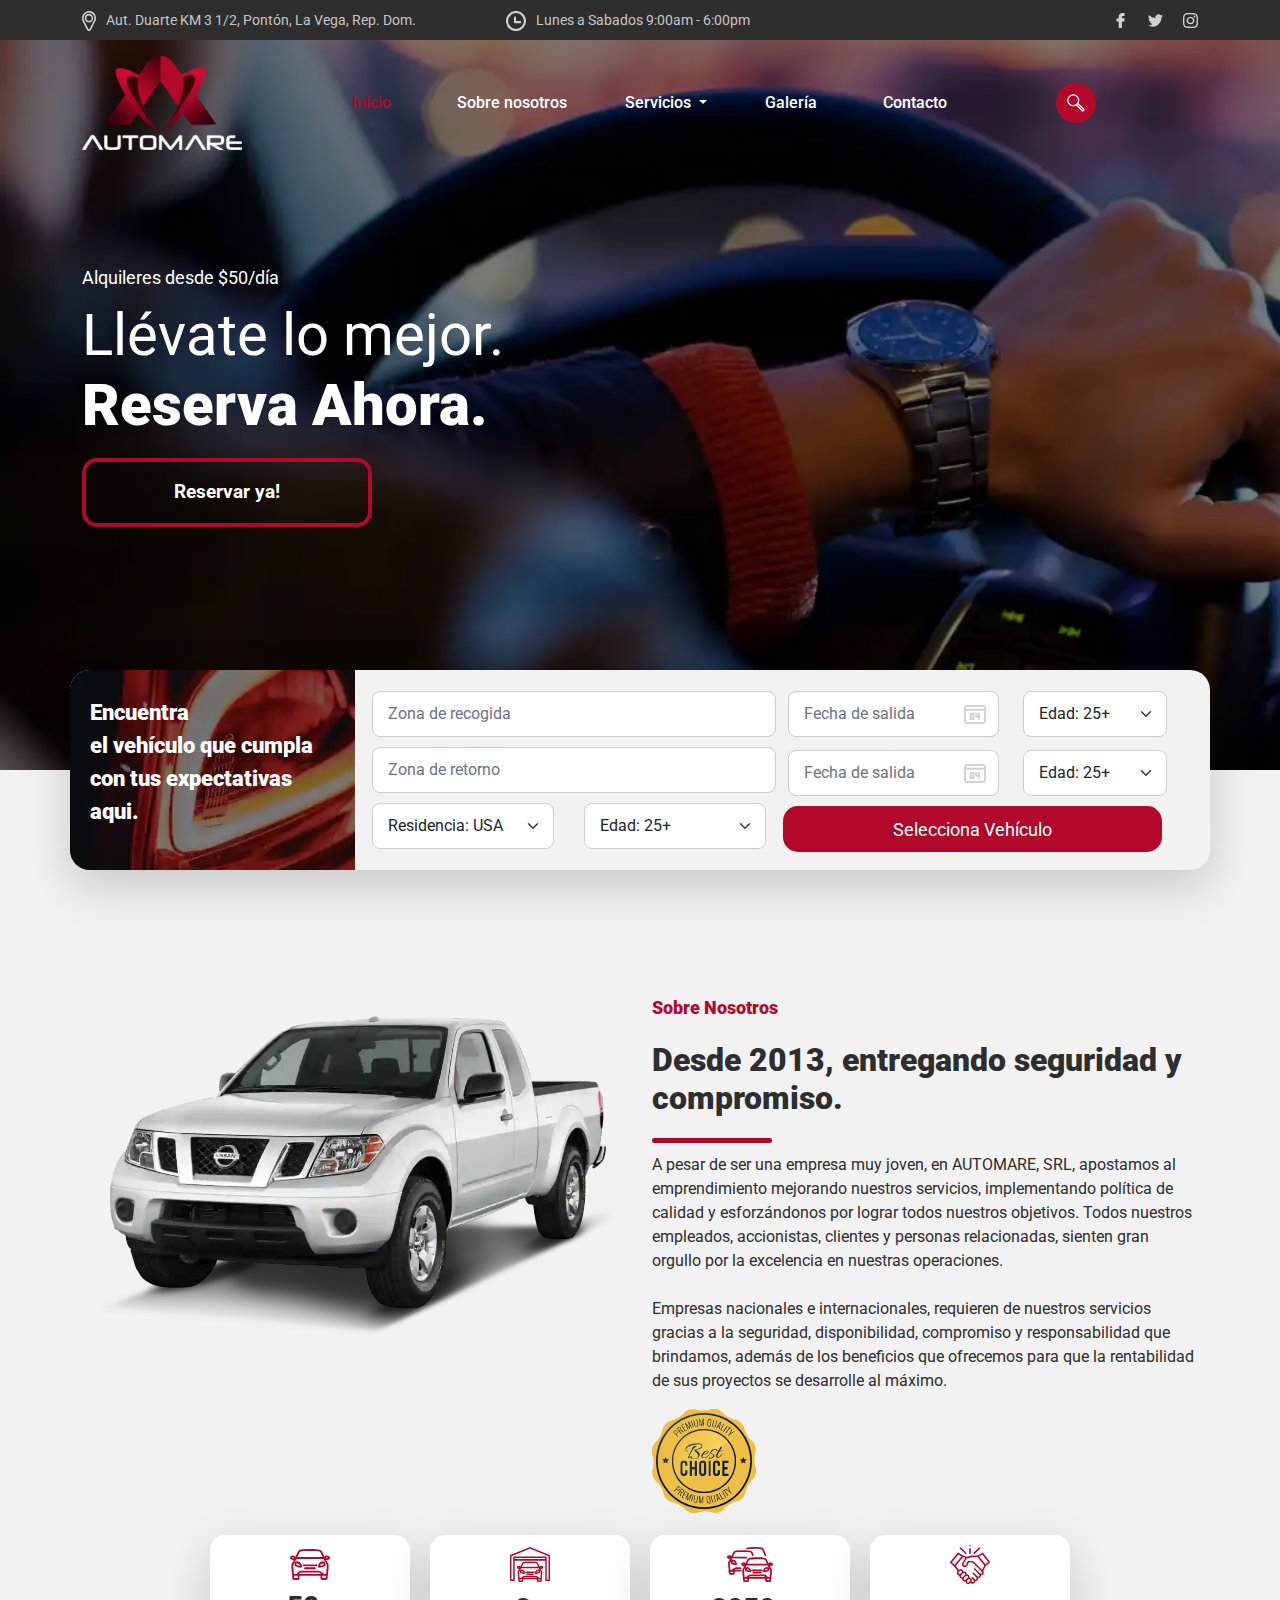
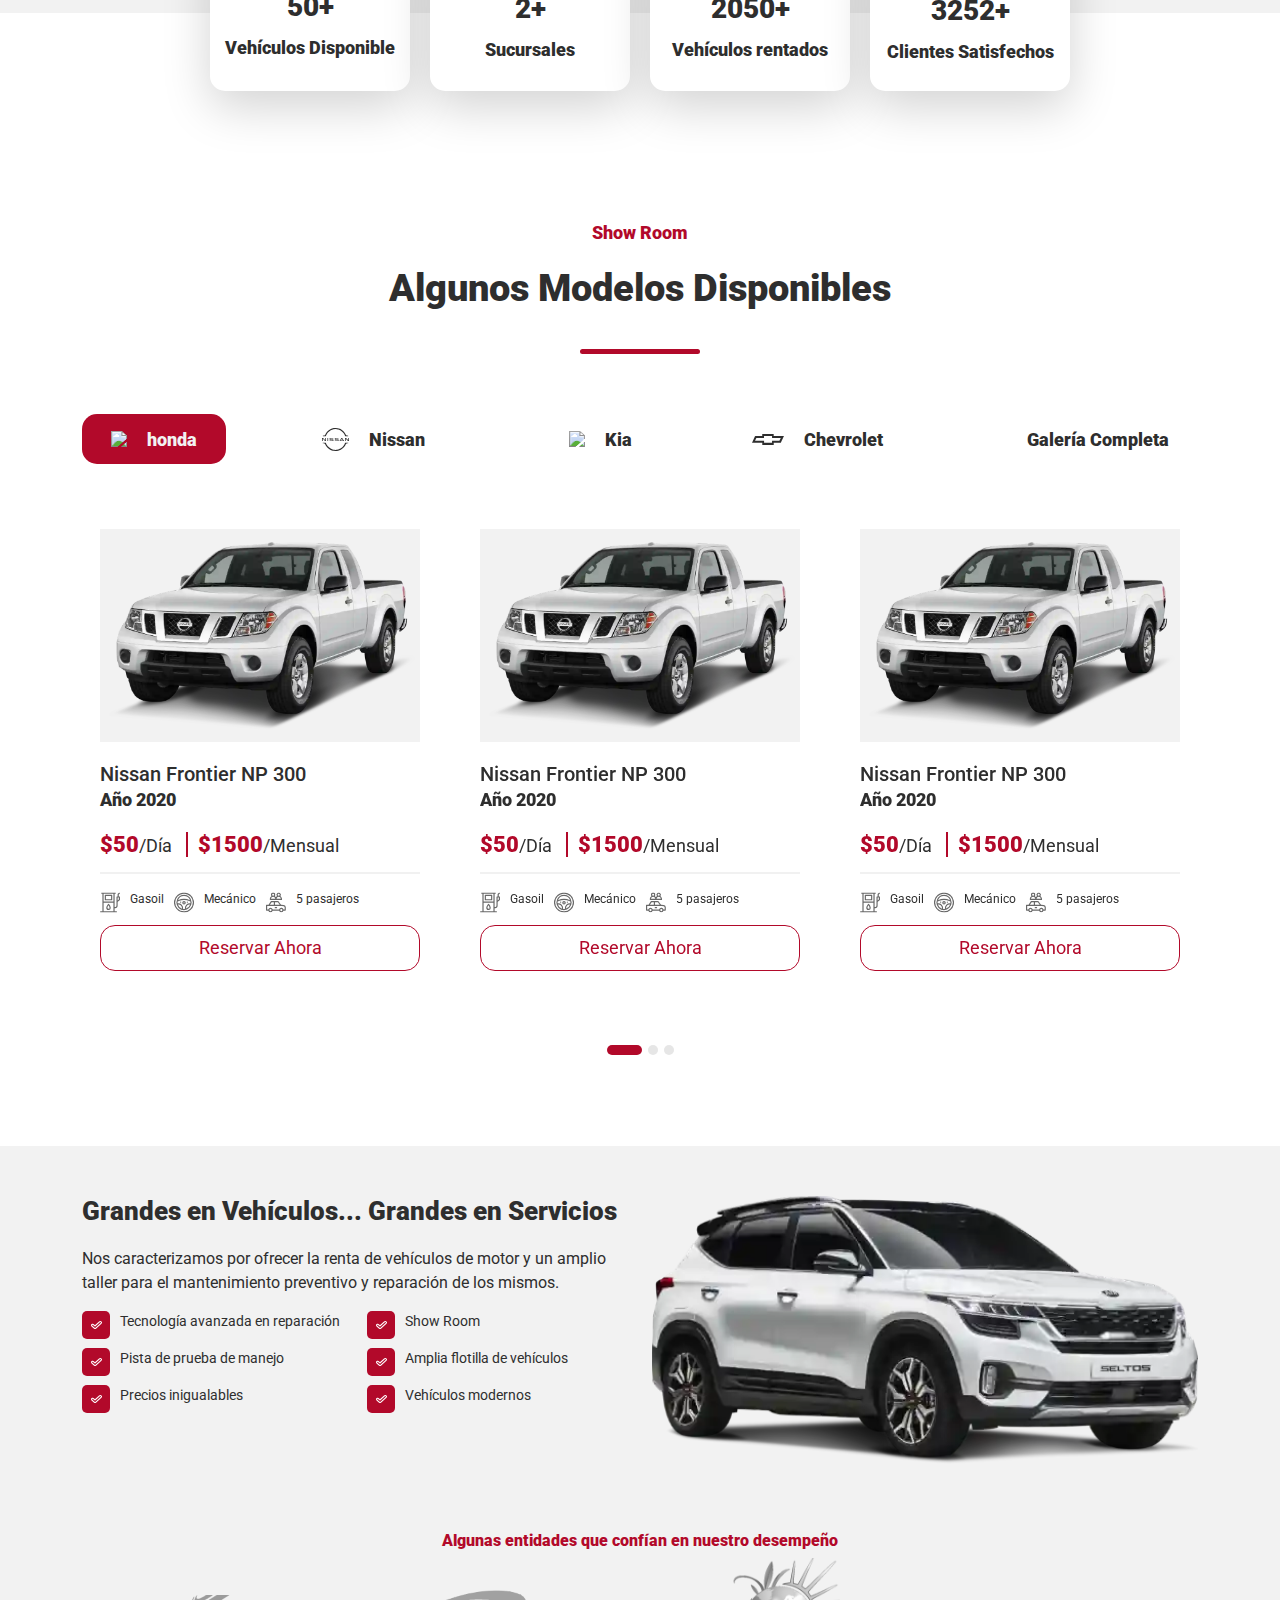
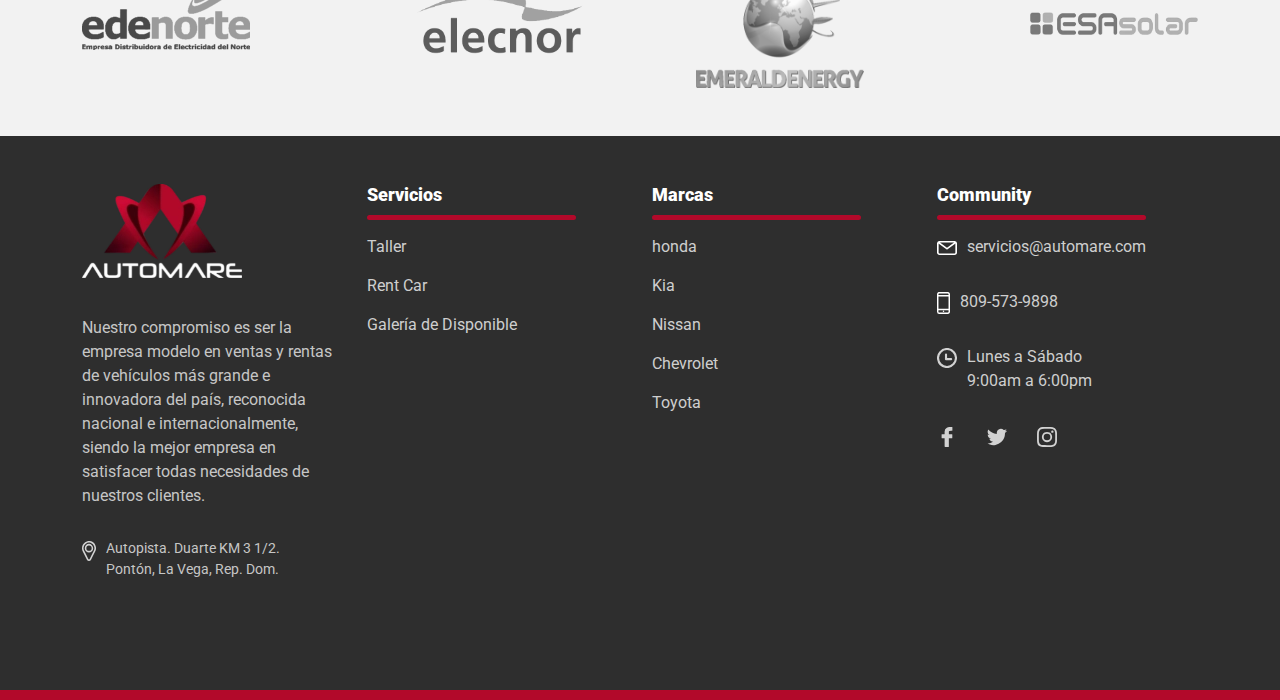
==== index.html @ aeaf8580 "compress imgs" ====
<!DOCTYPE html>
<html lang="en">

<head>
  <meta charset="UTF-8">
  <meta http-equiv="X-UA-Compatible" content="IE=edge">
  <meta name="viewport" content="width=device-width, initial-scale=1.0">
  <link rel="stylesheet" href="./styles/boostrap.css">
  <link rel="stylesheet" href="./styles/index.min.css">
  <link rel="preconnect" href="https://fonts.googleapis.com">
  <link rel="preconnect" href="https://fonts.gstatic.com" crossorigin>
  <link
    href="https://fonts.googleapis.com/css2?family=Roboto:ital,wght@0,400;0,500;0,700;0,900;1,300;1,400;1,500;1,700;1,900&display=swap"
    rel="stylesheet">
  <title>Automare</title>
  <link rel="shortcut icon" href="./assets/icons/automare_favicon.png" type="image/x-icon">

</head>

<body>
  <div class="navBlack">
    <div class="container contactHeader">
      <div class="contactHeader__contact">
        <div class="item">
          <div class="item__icon">
            <img src="./assets/icons/ubicacion.svg" alt="ubicacion">
          </div>
          <div class="item__text">
            <p>Aut. Duarte KM 3 1/2, Pontón, La Vega, Rep. Dom. </p>
          </div>
        </div>
        <div class="item">
          <div class="item__icon">
            <img src="./assets/icons/relog.svg" alt="relog">
          </div>
          <div class="item__text">
            <p>Lunes a Sabados 9:00am - 6:00pm</p>
          </div>
        </div>
      </div>
      <div class="contactHeader__social">
        <div class="item">
          <div class="item__icon">
            <img src="./assets/icons/facebook.svg" alt="facebook">
          </div>
        </div>
        <div class="item">
          <div class="item__icon">
            <img src="./assets/icons/twitter.svg" alt="twitter">
          </div>
        </div>
        <div class="item">
          <div class="item__icon">
            <img src="./assets/icons/instagram.svg" alt="instagram">
          </div>
        </div>
      </div>
    </div>
  </div>

  <div class="main_container">
    <div class="container" id="main">
      <header class="d-flex flex-wrap align-items-center justify-content-center justify-content-md-between py-3 mb-4">
        <a href="./index.html">
          <img src="./assets/img/Logo-Automare-Blanco.webp">
        </a>
        <ul class="nav col-12 col-md-auto mb-2 justify-content-center mb-md-0">
          <li><a href="./index.html" class="nav-link px-2 link-light current">Inicio</a></li>
          <li><a href="./about.html" class="nav-link px-2 link-light ">Sobre nosotros</a></li>
          <li>
            <div class="dropdown text-e nd">
              <a href="#" class="d-block link-dark text-decoration-none dropdown-toggle" id="dropdownUser1"
                data-bs-toggle="dropdown" aria-expanded="false">
               Servicios
              </a>
              <ul class="dropdown-menu text-small" aria-labelledby="dropdownUser1">
                <li><a class="dropdown-item" href="./servicies_taller.html">Taller</a></li>
                <li><a class="dropdown-item" href="./servicies_rentcar.html">Rent Car</a></li>
              </ul>
            </div>
          </li>
          <li><a href="#" class="nav-link px-2 link-light">Galería</a></li>
          <li><a href="#" class="nav-link px-2 link-light">Contacto</a></li>
        </ul>
        <div class="searchButton">
          <img src="./assets/icons/lupa.png">
        </div>
        <div class="hamburger_menu">

          <div class="hamburger">
            <div class="_layer -top"></div>
            <div class="_layer -mid"></div>
            <div class="_layer -bottom"></div>
          </div>
          <nav class="menuppal">
            <a href="/">
              <img src="./assets/img/Logo-Automare-Blanco.webp">
            </a>
            <ul>
              <li><a href="./index.html" class="nav-link px-2 link-light current ">Inicio</a></li>
              <li><a href="./about.html" class="nav-link px-2 link-light ">Sobre nosotros</a></li>
              <li>
                <div class="dropdown text-end">
                  <a href="#" class=" d-block link-dark text-decoration-none dropdown-toggle" id="dropdownUser1"
                    data-bs-toggle="dropdown" aria-expanded="false" >
                   Servicios
                  </a>
                  <ul class="dropdown-menu text-small" aria-labelledby="dropdownUser1">
                    <li><a class="dropdown-item" href="./servicies_taller.html">Taller</a></li>
                    <li><a class="dropdown-item" href="./servicies_rentcar.html">Rent Car</a></li>
                  </ul>
                </div>
              </li>
              <li><a href="#" class="nav-link px-2 link-light">Galería</a></li>
              <li><a href="#" class="nav-link px-2 link-light">Contacto</a></li>
            </ul>
            <div class="searchButton">
              <img src="./assets/icons/lupa.png">
            </div>
          </nav>
        </div>
      </header>
      <div class="mainContent container  py-5">
        <div class="row col-lg-7">
          <p>Alquileres desde $50/día</p>
          <h1>Llévate lo mejor. <br>
            <strong>Reserva Ahora.</strong>
          </h1>
          <button>Reservar ya!</button>
        </div>
      </div>
    </div>
  </div>

  <div
    class="container d-flex flex-wrap align-items-center justify-content-center justify-content-md-between py-3 mb-4 rounded-3 selectVehicle shadow-lg">
    <div class=" bg-img col-lg-3 row-lg-12">
      <p>Encuentra <br> el vehículo que cumpla con tus expectativas aqui.</p>
    </div>
    <div class="form-content row col-lg-9">
      <div class="row col-lg-6">
        <input class="form-control" type="text" placeholder="Zona de recogida" aria-label="Zona de recogida">
        <input class="form-control" type="text" placeholder="Zona de retorno" aria-label="default input example">
        <div class="selects">
          <select class="form-select" aria-label="Residencia: USA" placeholder="Residencia: USA"
            aria-placeholder="Residencia: USA">
            <option selected>Residencia: USA</option>
            <option value="1">Residencia: RD</option>
          </select>
          <select class="form-select" aria-label="Default select example">
            <option selected>Edad: 25+</option>
            <option value="1">Edad: 40+</option>
          </select>
        </div>
      </div>
      <div class="main_content_row2 row col-lg-6">
        <div class="dataTime col-lg-7">
          <input class="form-control" placeholder="Fecha de salida" />
          <img src="./assets/icons/time.svg">
        </div>
        <div class="col-lg-5">
          <select class="form-select" aria-label="Default select example">
            <option selected>Edad: 25+</option>
            <option value="1">Edad: 40+</option>
          </select>
        </div>
        <div class=" dataTime col-lg-7">
          <input class="form-control" placeholder="Fecha de salida" />
          <img src="./assets/icons/time.svg">
        </div>
        <div class="col-lg-5">
          <select class="form-select" aria-label="Default select example">
            <option selected>Edad: 25+</option>
            <option value="1">Edad: 40+</option>
          </select>
        </div>
        <div class="buttonWrapper">
          <button>Selecciona Vehículo</button>
        </div>
      </div>
    </div>
  </div>

  <div class=" vehicleSection container" id="vehicle">
    <div class="row">
      <div class="vehicleSection__img 
      col-lg-6">
        <img src="./assets/img/nissan.webp">
      </div>
      <div class="col-lg-6 vehicleSection__description ">
        <span>Sobre Nosotros</span>
        <h2>Desde 2013, entregando seguridad y compromiso.</h2>
        <div class="barra"></div>
        <p>A pesar de ser una empresa muy joven, en AUTOMARE, SRL, apostamos al emprendimiento mejorando nuestros
          servicios, implementando política de calidad y esforzándonos por lograr todos nuestros objetivos. Todos
          nuestros empleados, accionistas, clientes y personas relacionadas, sienten gran orgullo por la excelencia en
          nuestras operaciones.
          <br>
          <br>
          Empresas nacionales e internacionales, requieren de nuestros servicios gracias a la seguridad, disponibilidad,
          compromiso y responsabilidad que brindamos, además de los beneficios que ofrecemos para que la rentabilidad de
          sus proyectos se desarrolle al máximo.
        </p>
        <img src="./assets/img/medalla.png">
      </div>
    </div>
  </div>

  <div class="white">
    <div class="container cardsWithIcons">
      <div class="cardsWithIcons__item shadow-lg ">
        <img src="./assets/icons/cardRed.svg">
        <h3 id="vehiclesAvaliable">50+</h3>
        <p>Vehículos Disponible</p>
      </div>
      <div class="cardsWithIcons__item shadow-lg ">
        <img src="./assets/icons/cardRedWithtecho.svg">
        <h3 id="subsidiary">2+</h3>
        <p>Sucursales</p>
      </div>
      <div class="cardsWithIcons__item shadow-lg ">
        <img src="./assets/icons/coupleCards.svg">
        <h3 id="rentedVehicles">2050+</h3>
        <p>Vehículos rentados</p>
      </div>
      <div class="cardsWithIcons__item shadow-lg ">
        <img src="./assets/icons/hands.svg">
        <h3 id="clients">3252+</h3>
        <p>Clientes Satisfechos</p>
      </div>
    </div>


    <div class="vehiclesAvaliable container">
      <div class="vehiclesAvaliable__title">
        <span>Show Room</span>
        <h2>Algunos Modelos Disponibles</h2>
        <div class="barra"></div>
      </div>
      <div class="vehiclesAvaliable__brands">
        <div class="wrapper">

          <div class="item actived">
            <img src="./assets/icons/honda.svg">
            <p>honda</p>
          </div>
          <div class="item">
            <img src="./assets/icons/nissan.svg">
            <p>Nissan</p>
          </div>
        </div>

        <div class="wrapper">
          <div class="item">
            <img src="./assets/icons/kn.svg">
            <p>Kia</p>
          </div>
          <div class="item">
            <img src="./assets/icons/chevrolet.svg">
            <p>Chevrolet</p>
          </div>
        </div>

        <div class="lastOne">
          <p>Galería Completa</p>
        </div>
      </div>

      <div class="vehiclesAvaliable__cards">
        <div id="myCarousel" class="carousel slide"  data-interval="false">
          <div class="carousel-indicators">
            <button type="button" data-bs-target="#myCarousel" data-bs-slide-to="0" class="active" aria-current="true"
              aria-label="Slide 1"></button>
            <button type="button" data-bs-target="#myCarousel" data-bs-slide-to="1" aria-label="Slide 2"></button>
            <button type="button" data-bs-target="#myCarousel" data-bs-slide-to="2" aria-label="Slide 3"></button>
          </div>
          <div class="carousel-inner">
            <div class="carousel-item active">
              <div class="cards">
                <div class="card">
                  <div class="card__img">
                    <img src="./assets/img/nissan.webp" class="card-img-top">
                  </div>
                  <div class="card__title">
                    <h5>Nissan Frontier NP 300</h5>
                    <p>Año 2020</p>
                  </div>
                  <div class="card__price">
                    <p><span>$50</span>/Día <span class="BarraLateral"></span> <span>$1500</span>/Mensual</p>
                  </div>
                  <hr>
                  <div class="card__features">
                    <div class="icon">
                      <img src="./assets/icons/gasolina.svg">
                      <p>Gasoil</p>
                    </div>
                    <div class="icon">
                      <img src="./assets/icons/volante.svg">
                      <p>Mecánico</p>
                    </div>
                    <div class="icon">
                      <img src="./assets/icons/carWithPeople.svg">
                      <p>5 pasajeros</p>
                    </div>
                  </div>
                  <button>Reservar Ahora</button>
                </div>
                <div class="card">
                  <div class="card__img">
                    <img src="./assets/img/nissan.webp" class="card-img-top">
                  </div>
                  <div class="card__title">
                    <h5>Nissan Frontier NP 300</h5>
                    <p>Año 2020</p>
                  </div>
                  <div class="card__price">
                    <p><span>$50</span>/Día <span class="BarraLateral"></span> <span>$1500</span>/Mensual</p>
                  </div>
                  <hr>
                  <div class="card__features">
                    <div class="icon">
                      <img src="./assets/icons/gasolina.svg">
                      <p>Gasoil</p>
                    </div>
                    <div class="icon">
                      <img src="./assets/icons/volante.svg">
                      <p>Mecánico</p>
                    </div>
                    <div class="icon">
                      <img src="./assets/icons/carWithPeople.svg">
                      <p>5 pasajeros</p>
                    </div>
                  </div>
                  <button>Reservar Ahora</button>
                </div>
                <div class="card">
                  <div class="card__img">
                    <img src="./assets/img/nissan.webp" class="card-img-top">
                  </div>
                  <div class="card__title">
                    <h5>Nissan Frontier NP 300</h5>
                    <p>Año 2020</p>
                  </div>
                  <div class="card__price">
                    <p><span>$50</span>/Día <span class="BarraLateral"></span> <span>$1500</span>/Mensual</p>
                  </div>
                  <hr>
                  <div class="card__features">
                    <div class="icon">
                      <img src="./assets/icons/gasolina.svg">
                      <p>Gasoil</p>
                    </div>
                    <div class="icon">
                      <img src="./assets/icons/volante.svg">
                      <p>Mecánico</p>
                    </div>
                    <div class="icon">
                      <img src="./assets/icons/carWithPeople.svg">
                      <p>5 pasajeros</p>
                    </div>
                  </div>
                  <button>Reservar Ahora</button>
                </div>
              </div>
            </div>
            <div class="carousel-item">
              <div class="cards">


                <div class="card">
                  <div class="card__img">
                    <img src="./assets/img/nissan.webp" class="card-img-top">
                  </div>
                  <div class="card__title">
                    <h5>Nissan Frontier NP 300</h5>
                    <p>Año 2020</p>
                  </div>
                  <div class="card__price">
                    <p><span>$50</span>/Día <span class="BarraLateral"></span> <span>$1500</span>/Mensual</p>
                  </div>
                  <hr>
                  <div class="card__features">
                    <div class="icon">
                      <img src="./assets/icons/gasolina.svg">
                      <p>Gasoil</p>
                    </div>
                    <div class="icon">
                      <img src="./assets/icons/volante.svg">
                      <p>Mecánico</p>
                    </div>
                    <div class="icon">
                      <img src="./assets/icons/carWithPeople.svg">
                      <p>5 pasajeros</p>
                    </div>
                  </div>
                  <button>Reservar Ahora</button>
                </div>
                <div class="card">
                  <div class="card__img">
                    <img src="./assets/img/nissan.webp" class="card-img-top">
                  </div>
                  <div class="card__title">
                    <h5>Nissan Frontier NP 300</h5>
                    <p>Año 2020</p>
                  </div>
                  <div class="card__price">
                    <p><span>$50</span>/Día <span class="BarraLateral"></span> <span>$1500</span>/Mensual</p>
                  </div>
                  <hr>
                  <div class="card__features">
                    <div class="icon">
                      <img src="./assets/icons/gasolina.svg">
                      <p>Gasoil</p>
                    </div>
                    <div class="icon">
                      <img src="./assets/icons/volante.svg">
                      <p>Mecánico</p>
                    </div>
                    <div class="icon">
                      <img src="./assets/icons/carWithPeople.svg">
                      <p>5 pasajeros</p>
                    </div>
                  </div>
                  <button>Reservar Ahora</button>
                </div>
                <div class="card">
                  <div class="card__img">
                    <img src="./assets/img/nissan.webp" class="card-img-top">
                  </div>
                  <div class="card__title">
                    <h5>Nissan Frontier NP 300</h5>
                    <p>Año 2020</p>
                  </div>
                  <div class="card__price">
                    <p><span>$50</span>/Día <span class="BarraLateral"></span> <span>$1500</span>/Mensual</p>
                  </div>
                  <hr>
                  <div class="card__features">
                    <div class="icon">
                      <img src="./assets/icons/gasolina.svg">
                      <p>Gasoil</p>
                    </div>
                    <div class="icon">
                      <img src="./assets/icons/volante.svg">
                      <p>Mecánico</p>
                    </div>
                    <div class="icon">
                      <img src="./assets/icons/carWithPeople.svg">
                      <p>5 pasajeros</p>
                    </div>
                  </div>
                  <button>Reservar Ahora</button>
                </div>
              </div>
            </div>
            <div class="carousel-item">
              <div class="cards">


                <div class="card">
                  <div class="card__img">
                    <img src="./assets/img/nissan.webp" class="card-img-top">
                  </div>
                  <div class="card__title">
                    <h5>Nissan Frontier NP 300</h5>
                    <p>Año 2020</p>
                  </div>
                  <div class="card__price">
                    <p><span>$50</span>/Día <span class="BarraLateral"></span> <span>$1500</span>/Mensual</p>
                  </div>
                  <hr>
                  <div class="card__features">
                    <div class="icon">
                      <img src="./assets/icons/gasolina.svg">
                      <p>Gasoil</p>
                    </div>
                    <div class="icon">
                      <img src="./assets/icons/volante.svg">
                      <p>Mecánico</p>
                    </div>
                    <div class="icon">
                      <img src="./assets/icons/carWithPeople.svg">
                      <p>5 pasajeros</p>
                    </div>
                  </div>
                  <button>Reservar Ahora</button>
                </div>
                <div class="card">
                  <div class="card__img">
                    <img src="./assets/img/nissan.webp" class="card-img-top">
                  </div>
                  <div class="card__title">
                    <h5>Nissan Frontier NP 300</h5>
                    <p>Año 2020</p>
                  </div>
                  <div class="card__price">
                    <p><span>$50</span>/Día <span class="BarraLateral"></span> <span>$1500</span>/Mensual</p>
                  </div>
                  <hr>
                  <div class="card__features">
                    <div class="icon">
                      <img src="./assets/icons/gasolina.svg">
                      <p>Gasoil</p>
                    </div>
                    <div class="icon">
                      <img src="./assets/icons/volante.svg">
                      <p>Mecánico</p>
                    </div>
                    <div class="icon">
                      <img src="./assets/icons/carWithPeople.svg">
                      <p>5 pasajeros</p>
                    </div>
                  </div>
                  <button>Reservar Ahora</button>
                </div>
                <div class="card">
                  <div class="card__img">
                    <img src="./assets/img/nissan.webp" class="card-img-top">
                  </div>
                  <div class="card__title">
                    <h5>Nissan Frontier NP 300</h5>
                    <p>Año 2020</p>
                  </div>
                  <div class="card__price">
                    <p><span>$50</span>/Día <span class="BarraLateral"></span> <span>$1500</span>/Mensual</p>
                  </div>
                  <hr>
                  <div class="card__features">
                    <div class="icon">
                      <img src="./assets/icons/gasolina.svg">
                      <p>Gasoil</p>
                    </div>
                    <div class="icon">
                      <img src="./assets/icons/volante.svg">
                      <p>Mecánico</p>
                    </div>
                    <div class="icon">
                      <img src="./assets/icons/carWithPeople.svg">
                      <p>5 pasajeros</p>
                    </div>
                  </div>
                  <button>Reservar Ahora</button>
                </div>
              </div>
            </div>
          </div>
        </div>

      </div>
    </div>
  </div>

  <div class="creditsSection container">
    <div class="row">
      <div class="creditsSection__description col-lg-6">
        <h2>Grandes en Vehículos... Grandes en Servicios</h2>
        <p>Nos caracterizamos por ofrecer la renta de vehículos de motor y un amplio taller para el mantenimiento
          preventivo y reparación de los mismos.
        </p>
        <div class="row">

          <div class="col-lg-6">
            <div class="item">
              <div class="check"><img src="./assets/icons/check.svg"></div>
              <p>Tecnología avanzada en reparación
              </p>
            </div>
            <div class="item">
              <div class="check"><img src="./assets/icons/check.svg"></div>
              <p>Pista de prueba de manejo
              </p>
            </div>
            <div class="item">
              <div class="check"><img src="./assets/icons/check.svg"></div>
              <p>Precios inigualables
              </p>
            </div>
          </div>
          <div class="col-lg-6">
            <div class="item">
              <div class="check"><img src="./assets/icons/check.svg"></div>
              <p>Show Room
              </p>
            </div>
            <div class="item">
              <div class="check"><img src="./assets/icons/check.svg"></div>
              <p>Amplia flotilla de vehículos
              </p>
            </div>
            <div class="item">
              <div class="check"><img src="./assets/icons/check.svg"></div>
              <p>Vehículos modernos
              </p>
            </div>
          </div>
        </div>
      </div>
      <div class="creditsSection__img 
      col-lg-6">
        <img src="./assets/img/kia.webp">
      </div>
    </div>
  </div>

  <div class="creditsCompanies container">
    <h3 class="creditsCompanies__title">Algunas entidades que confían en nuestro desempeño</h3>
    <div class="creditsCompanies__companies">

      <div class="column">
        <div class="img">
          <img src="./assets/img/edenorte.png">
        </div>
        <div class="img">
          <img src="./assets/img/elecnor.png">
        </div>
      </div>
      <div class="column">

        <div class="img">
          <img src="./assets/img/emerald.png">
        </div>
        <div class="img">
          <img src="./assets/img/esasolar.png">
        </div>
      </div>
    </div>
  </div>

  <footer class="footer bd-footer py-5 mt-5 ">
    <div class="container ">
      <div class="row">
        <div class="col-lg-3 mb-3">
          <a class="d-inline-flex align-items-center mb-2 link-dark text-decoration-none" href="/"
            aria-label="Bootstrap">
            <img src="./assets/img/Logo-Automare-Blanco.webp" alt="logo">
          </a>
          <div class="footer__item">Nuestro compromiso es ser la empresa modelo en ventas y rentas de vehículos más
            grande e
            innovadora del país, reconocida nacional e internacionalmente, siendo la mejor empresa en satisfacer todas
            necesidades de nuestros clientes.</div>
          <div class="footer__item">
            <div class="item">
              <div class="item__icon">
                <img src="./assets/icons/ubicacion.svg" alt="ubicacion">
              </div>
              <div class="item__text">
                <p>Autopista. Duarte KM 3 1/2. <br> Pontón, La Vega, Rep. Dom. </p>
              </div>
            </div>
          </div>
        </div>
        <div class="col-6 col-lg-3 mb-3">
          <h5>Servicios</h5>
          <div class="barra"></div>
          <ul class="list-unstyled">
            <li class="mb-2"><a href="#">Taller</a></li>
            <li class="mb-2"><a href="#">Rent Car</a></li>
            <li class="mb-2"><a href="#">Galería de Disponible</a></li>
          </ul>
        </div>
        <div class="col-6 col-lg-3 mb-3">
          <h5>Marcas</h5>
          <div class="barra"></div>
          <ul class="list-unstyled">
            <li class="mb-2"><a href="#">honda</a></li>
            <li class="mb-2"><a href="#">Kia</a></li>
            <li class="mb-2"><a href="#">Nissan</a></li>
            <li class="mb-2"><a href="#">Chevrolet</a></li>
            <li class="mb-2"><a href="#">Toyota</a></li>
          </ul>
        </div>
        <div class="col-6 col-lg-3 mb-3">
          <h5>Community</h5>
          <div class="barra"></div>
          <ul class="list-unstyled">
            <li class="mb-2"><a href="#">
                <div class="item">
                  <div class="check"><img src="./assets/icons/email.svg"></div>
                  <p>servicios@automare.com
                  </p>
                </div>
              </a></li>
            <li class="mb-2"><a href="#">
                <div class="item">
                  <div class="check"><img src="./assets/icons/phone.svg"></div>
                  <p>809-573-9898
                  </p>
                </div>
              </a></li>
            <li class="mb-2"><a href="#">
                <div class="item">
                  <div class="check"><img src="./assets/icons/relog.svg"></div>
                  <p>Lunes a Sábado <br>
                    9:00am a 6:00pm
                  </p>
                </div>
              </a></li>
            <li class="mb-2"><a href="#">
                <div class="social">
                  <div class="item__icon">
                    <img src="./assets/icons/facebook.svg" alt="facebook">
                  </div>
                  <div class="item__icon">
                    <img src="./assets/icons/twitter.svg" alt="twitter">
                  </div>
                  <div class="item__icon">
                    <img src="./assets/icons/instagram.svg" alt="instagram">
                  </div>
                </div>
              </a></li>
          </ul>
        </div>
      </div>
    </div>
  </footer>

  </div>
  <script src="./js/boostraps.js"></script>
  <script src="./js/main.js"></script>
</body>

</html>
---- styles/boostrap.css ----
@charset "UTF-8";/*!
 * Bootstrap v5.0.2 (https://getbootstrap.com/)
 * Copyright 2011-2021 The Bootstrap Authors
 * Copyright 2011-2021 Twitter, Inc.
 * Licensed under MIT (https://github.com/twbs/bootstrap/blob/main/LICENSE)
 */:root{--bs-blue:#0d6efd;--bs-indigo:#6610f2;--bs-purple:#6f42c1;--bs-pink:#d63384;--bs-red:#dc3545;--bs-orange:#fd7e14;--bs-yellow:#ffc107;--bs-green:#198754;--bs-teal:#20c997;--bs-cyan:#0dcaf0;--bs-white:#fff;--bs-gray:#6c757d;--bs-gray-dark:#343a40;--bs-primary:#0d6efd;--bs-secondary:#6c757d;--bs-success:#198754;--bs-info:#0dcaf0;--bs-warning:#ffc107;--bs-danger:#dc3545;--bs-light:#f8f9fa;--bs-dark:#212529;--bs-font-sans-serif:system-ui,-apple-system,"Segoe UI",Roboto,"Helvetica Neue",Arial,"Noto Sans","Liberation Sans",sans-serif,"Apple Color Emoji","Segoe UI Emoji","Segoe UI Symbol","Noto Color Emoji";--bs-font-monospace:SFMono-Regular,Menlo,Monaco,Consolas,"Liberation Mono","Courier New",monospace;--bs-gradient:linear-gradient(180deg, rgba(255, 255, 255, 0.15), rgba(255, 255, 255, 0))}*,::after,::before{box-sizing:border-box}@media (prefers-reduced-motion:no-preference){:root{scroll-behavior:smooth}}body{margin:0;font-family:var(--bs-font-sans-serif);font-size:1rem;font-weight:400;line-height:1.5;color:#212529;background-color:#fff;-webkit-text-size-adjust:100%;-webkit-tap-highlight-color:transparent}hr{margin:1rem 0;color:inherit;background-color:currentColor;border:0;opacity:.25}hr:not([size]){height:1px}.h1,.h2,.h3,.h4,.h5,.h6,h1,h2,h3,h4,h5,h6{margin-top:0;margin-bottom:.5rem;font-weight:500;line-height:1.2}.h1,h1{font-size:calc(1.375rem + 1.5vw)}@media (min-width:1200px){.h1,h1{font-size:2.5rem}}.h2,h2{font-size:calc(1.325rem + .9vw)}@media (min-width:1200px){.h2,h2{font-size:2rem}}.h3,h3{font-size:calc(1.3rem + .6vw)}@media (min-width:1200px){.h3,h3{font-size:1.75rem}}.h4,h4{font-size:calc(1.275rem + .3vw)}@media (min-width:1200px){.h4,h4{font-size:1.5rem}}.h5,h5{font-size:1.25rem}.h6,h6{font-size:1rem}p{margin-top:0;margin-bottom:1rem}abbr[data-bs-original-title],abbr[title]{-webkit-text-decoration:underline dotted;text-decoration:underline dotted;cursor:help;-webkit-text-decoration-skip-ink:none;text-decoration-skip-ink:none}address{margin-bottom:1rem;font-style:normal;line-height:inherit}ol,ul{padding-left:2rem}dl,ol,ul{margin-top:0;margin-bottom:1rem}ol ol,ol ul,ul ol,ul ul{margin-bottom:0}dt{font-weight:700}dd{margin-bottom:.5rem;margin-left:0}blockquote{margin:0 0 1rem}b,strong{font-weight:bolder}.small,small{font-size:.875em}.mark,mark{padding:.2em;background-color:#fcf8e3}sub,sup{position:relative;font-size:.75em;line-height:0;vertical-align:baseline}sub{bottom:-.25em}sup{top:-.5em}a{color:#0d6efd;text-decoration:underline}a:hover{color:#0a58ca}a:not([href]):not([class]),a:not([href]):not([class]):hover{color:inherit;text-decoration:none}code,kbd,pre,samp{font-family:var(--bs-font-monospace);font-size:1em;direction:ltr;unicode-bidi:bidi-override}pre{display:block;margin-top:0;margin-bottom:1rem;overflow:auto;font-size:.875em}pre code{font-size:inherit;color:inherit;word-break:normal}code{font-size:.875em;color:#d63384;word-wrap:break-word}a>code{color:inherit}kbd{padding:.2rem .4rem;font-size:.875em;color:#fff;background-color:#212529;border-radius:.2rem}kbd kbd{padding:0;font-size:1em;font-weight:700}figure{margin:0 0 1rem}img,svg{vertical-align:middle}table{caption-side:bottom;border-collapse:collapse}caption{padding-top:.5rem;padding-bottom:.5rem;color:#6c757d;text-align:left}th{text-align:inherit;text-align:-webkit-match-parent}tbody,td,tfoot,th,thead,tr{border-color:inherit;border-style:solid;border-width:0}label{display:inline-block}button{border-radius:0}button:focus:not(:focus-visible){outline:0}button,input,optgroup,select,textarea{margin:0;font-family:inherit;font-size:inherit;line-height:inherit}button,select{text-transform:none}[role=button]{cursor:pointer}select{word-wrap:normal}select:disabled{opacity:1}[list]::-webkit-calendar-picker-indicator{display:none}[type=button],[type=reset],[type=submit],button{-webkit-appearance:button}[type=button]:not(:disabled),[type=reset]:not(:disabled),[type=submit]:not(:disabled),button:not(:disabled){cursor:pointer}::-moz-focus-inner{padding:0;border-style:none}textarea{resize:vertical}fieldset{min-width:0;padding:0;margin:0;border:0}legend{float:left;width:100%;padding:0;margin-bottom:.5rem;font-size:calc(1.275rem + .3vw);line-height:inherit}@media (min-width:1200px){legend{font-size:1.5rem}}legend+*{clear:left}::-webkit-datetime-edit-day-field,::-webkit-datetime-edit-fields-wrapper,::-webkit-datetime-edit-hour-field,::-webkit-datetime-edit-minute,::-webkit-datetime-edit-month-field,::-webkit-datetime-edit-text,::-webkit-datetime-edit-year-field{padding:0}::-webkit-inner-spin-button{height:auto}[type=search]{outline-offset:-2px;-webkit-appearance:textfield}::-webkit-search-decoration{-webkit-appearance:none}::-webkit-color-swatch-wrapper{padding:0}::file-selector-button{font:inherit}::-webkit-file-upload-button{font:inherit;-webkit-appearance:button}output{display:inline-block}iframe{border:0}summary{display:list-item;cursor:pointer}progress{vertical-align:baseline}[hidden]{display:none!important}.lead{font-size:1.25rem;font-weight:300}.display-1{font-size:calc(1.625rem + 4.5vw);font-weight:300;line-height:1.2}@media (min-width:1200px){.display-1{font-size:5rem}}.display-2{font-size:calc(1.575rem + 3.9vw);font-weight:300;line-height:1.2}@media (min-width:1200px){.display-2{font-size:4.5rem}}.display-3{font-size:calc(1.525rem + 3.3vw);font-weight:300;line-height:1.2}@media (min-width:1200px){.display-3{font-size:4rem}}.display-4{font-size:calc(1.475rem + 2.7vw);font-weight:300;line-height:1.2}@media (min-width:1200px){.display-4{font-size:3.5rem}}.display-5{font-size:calc(1.425rem + 2.1vw);font-weight:300;line-height:1.2}@media (min-width:1200px){.display-5{font-size:3rem}}.display-6{font-size:calc(1.375rem + 1.5vw);font-weight:300;line-height:1.2}@media (min-width:1200px){.display-6{font-size:2.5rem}}.list-unstyled{padding-left:0;list-style:none}.list-inline{padding-left:0;list-style:none}.list-inline-item{display:inline-block}.list-inline-item:not(:last-child){margin-right:.5rem}.initialism{font-size:.875em;text-transform:uppercase}.blockquote{margin-bottom:1rem;font-size:1.25rem}.blockquote>:last-child{margin-bottom:0}.blockquote-footer{margin-top:-1rem;margin-bottom:1rem;font-size:.875em;color:#6c757d}.blockquote-footer::before{content:"— "}.img-fluid{max-width:100%;height:auto}.img-thumbnail{padding:.25rem;background-color:#fff;border:1px solid #dee2e6;border-radius:.25rem;max-width:100%;height:auto}.figure{display:inline-block}.figure-img{margin-bottom:.5rem;line-height:1}.figure-caption{font-size:.875em;color:#6c757d}.container,.container-fluid,.container-lg,.container-md,.container-sm,.container-xl,.container-xxl{width:100%;padding-right:var(--bs-gutter-x,.75rem);padding-left:var(--bs-gutter-x,.75rem);margin-right:auto;margin-left:auto}@media (min-width:576px){.container,.container-sm{max-width:540px}}@media (min-width:768px){.container,.container-md,.container-sm{max-width:720px}}@media (min-width:992px){.container,.container-lg,.container-md,.container-sm{max-width:960px}}@media (min-width:1200px){.container,.container-lg,.container-md,.container-sm,.container-xl{max-width:1140px}}@media (min-width:1400px){.container,.container-lg,.container-md,.container-sm,.container-xl,.container-xxl{max-width:1320px}}.row{--bs-gutter-x:1.5rem;--bs-gutter-y:0;display:flex;flex-wrap:wrap;margin-top:calc(var(--bs-gutter-y) * -1);margin-right:calc(var(--bs-gutter-x) * -.5);margin-left:calc(var(--bs-gutter-x) * -.5)}.row>*{flex-shrink:0;width:100%;max-width:100%;padding-right:calc(var(--bs-gutter-x) * .5);padding-left:calc(var(--bs-gutter-x) * .5);margin-top:var(--bs-gutter-y)}.col{flex:1 0 0%}.row-cols-auto>*{flex:0 0 auto;width:auto}.row-cols-1>*{flex:0 0 auto;width:100%}.row-cols-2>*{flex:0 0 auto;width:50%}.row-cols-3>*{flex:0 0 auto;width:33.3333333333%}.row-cols-4>*{flex:0 0 auto;width:25%}.row-cols-5>*{flex:0 0 auto;width:20%}.row-cols-6>*{flex:0 0 auto;width:16.6666666667%}@media (min-width:576px){.col-sm{flex:1 0 0%}.row-cols-sm-auto>*{flex:0 0 auto;width:auto}.row-cols-sm-1>*{flex:0 0 auto;width:100%}.row-cols-sm-2>*{flex:0 0 auto;width:50%}.row-cols-sm-3>*{flex:0 0 auto;width:33.3333333333%}.row-cols-sm-4>*{flex:0 0 auto;width:25%}.row-cols-sm-5>*{flex:0 0 auto;width:20%}.row-cols-sm-6>*{flex:0 0 auto;width:16.6666666667%}}@media (min-width:768px){.col-md{flex:1 0 0%}.row-cols-md-auto>*{flex:0 0 auto;width:auto}.row-cols-md-1>*{flex:0 0 auto;width:100%}.row-cols-md-2>*{flex:0 0 auto;width:50%}.row-cols-md-3>*{flex:0 0 auto;width:33.3333333333%}.row-cols-md-4>*{flex:0 0 auto;width:25%}.row-cols-md-5>*{flex:0 0 auto;width:20%}.row-cols-md-6>*{flex:0 0 auto;width:16.6666666667%}}@media (min-width:992px){.col-lg{flex:1 0 0%}.row-cols-lg-auto>*{flex:0 0 auto;width:auto}.row-cols-lg-1>*{flex:0 0 auto;width:100%}.row-cols-lg-2>*{flex:0 0 auto;width:50%}.row-cols-lg-3>*{flex:0 0 auto;width:33.3333333333%}.row-cols-lg-4>*{flex:0 0 auto;width:25%}.row-cols-lg-5>*{flex:0 0 auto;width:20%}.row-cols-lg-6>*{flex:0 0 auto;width:16.6666666667%}}@media (min-width:1200px){.col-xl{flex:1 0 0%}.row-cols-xl-auto>*{flex:0 0 auto;width:auto}.row-cols-xl-1>*{flex:0 0 auto;width:100%}.row-cols-xl-2>*{flex:0 0 auto;width:50%}.row-cols-xl-3>*{flex:0 0 auto;width:33.3333333333%}.row-cols-xl-4>*{flex:0 0 auto;width:25%}.row-cols-xl-5>*{flex:0 0 auto;width:20%}.row-cols-xl-6>*{flex:0 0 auto;width:16.6666666667%}}@media (min-width:1400px){.col-xxl{flex:1 0 0%}.row-cols-xxl-auto>*{flex:0 0 auto;width:auto}.row-cols-xxl-1>*{flex:0 0 auto;width:100%}.row-cols-xxl-2>*{flex:0 0 auto;width:50%}.row-cols-xxl-3>*{flex:0 0 auto;width:33.3333333333%}.row-cols-xxl-4>*{flex:0 0 auto;width:25%}.row-cols-xxl-5>*{flex:0 0 auto;width:20%}.row-cols-xxl-6>*{flex:0 0 auto;width:16.6666666667%}}.col-auto{flex:0 0 auto;width:auto}.col-1{flex:0 0 auto;width:8.33333333%}.col-2{flex:0 0 auto;width:16.66666667%}.col-3{flex:0 0 auto;width:25%}.col-4{flex:0 0 auto;width:33.33333333%}.col-5{flex:0 0 auto;width:41.66666667%}.col-6{flex:0 0 auto;width:50%}.col-7{flex:0 0 auto;width:58.33333333%}.col-8{flex:0 0 auto;width:66.66666667%}.col-9{flex:0 0 auto;width:75%}.col-10{flex:0 0 auto;width:83.33333333%}.col-11{flex:0 0 auto;width:91.66666667%}.col-12{flex:0 0 auto;width:100%}.offset-1{margin-left:8.33333333%}.offset-2{margin-left:16.66666667%}.offset-3{margin-left:25%}.offset-4{margin-left:33.33333333%}.offset-5{margin-left:41.66666667%}.offset-6{margin-left:50%}.offset-7{margin-left:58.33333333%}.offset-8{margin-left:66.66666667%}.offset-9{margin-left:75%}.offset-10{margin-left:83.33333333%}.offset-11{margin-left:91.66666667%}.g-0,.gx-0{--bs-gutter-x:0}.g-0,.gy-0{--bs-gutter-y:0}.g-1,.gx-1{--bs-gutter-x:0.25rem}.g-1,.gy-1{--bs-gutter-y:0.25rem}.g-2,.gx-2{--bs-gutter-x:0.5rem}.g-2,.gy-2{--bs-gutter-y:0.5rem}.g-3,.gx-3{--bs-gutter-x:1rem}.g-3,.gy-3{--bs-gutter-y:1rem}.g-4,.gx-4{--bs-gutter-x:1.5rem}.g-4,.gy-4{--bs-gutter-y:1.5rem}.g-5,.gx-5{--bs-gutter-x:3rem}.g-5,.gy-5{--bs-gutter-y:3rem}@media (min-width:576px){.col-sm-auto{flex:0 0 auto;width:auto}.col-sm-1{flex:0 0 auto;width:8.33333333%}.col-sm-2{flex:0 0 auto;width:16.66666667%}.col-sm-3{flex:0 0 auto;width:25%}.col-sm-4{flex:0 0 auto;width:33.33333333%}.col-sm-5{flex:0 0 auto;width:41.66666667%}.col-sm-6{flex:0 0 auto;width:50%}.col-sm-7{flex:0 0 auto;width:58.33333333%}.col-sm-8{flex:0 0 auto;width:66.66666667%}.col-sm-9{flex:0 0 auto;width:75%}.col-sm-10{flex:0 0 auto;width:83.33333333%}.col-sm-11{flex:0 0 auto;width:91.66666667%}.col-sm-12{flex:0 0 auto;width:100%}.offset-sm-0{margin-left:0}.offset-sm-1{margin-left:8.33333333%}.offset-sm-2{margin-left:16.66666667%}.offset-sm-3{margin-left:25%}.offset-sm-4{margin-left:33.33333333%}.offset-sm-5{margin-left:41.66666667%}.offset-sm-6{margin-left:50%}.offset-sm-7{margin-left:58.33333333%}.offset-sm-8{margin-left:66.66666667%}.offset-sm-9{margin-left:75%}.offset-sm-10{margin-left:83.33333333%}.offset-sm-11{margin-left:91.66666667%}.g-sm-0,.gx-sm-0{--bs-gutter-x:0}.g-sm-0,.gy-sm-0{--bs-gutter-y:0}.g-sm-1,.gx-sm-1{--bs-gutter-x:0.25rem}.g-sm-1,.gy-sm-1{--bs-gutter-y:0.25rem}.g-sm-2,.gx-sm-2{--bs-gutter-x:0.5rem}.g-sm-2,.gy-sm-2{--bs-gutter-y:0.5rem}.g-sm-3,.gx-sm-3{--bs-gutter-x:1rem}.g-sm-3,.gy-sm-3{--bs-gutter-y:1rem}.g-sm-4,.gx-sm-4{--bs-gutter-x:1.5rem}.g-sm-4,.gy-sm-4{--bs-gutter-y:1.5rem}.g-sm-5,.gx-sm-5{--bs-gutter-x:3rem}.g-sm-5,.gy-sm-5{--bs-gutter-y:3rem}}@media (min-width:768px){.col-md-auto{flex:0 0 auto;width:auto}.col-md-1{flex:0 0 auto;width:8.33333333%}.col-md-2{flex:0 0 auto;width:16.66666667%}.col-md-3{flex:0 0 auto;width:25%}.col-md-4{flex:0 0 auto;width:33.33333333%}.col-md-5{flex:0 0 auto;width:41.66666667%}.col-md-6{flex:0 0 auto;width:50%}.col-md-7{flex:0 0 auto;width:58.33333333%}.col-md-8{flex:0 0 auto;width:66.66666667%}.col-md-9{flex:0 0 auto;width:75%}.col-md-10{flex:0 0 auto;width:83.33333333%}.col-md-11{flex:0 0 auto;width:91.66666667%}.col-md-12{flex:0 0 auto;width:100%}.offset-md-0{margin-left:0}.offset-md-1{margin-left:8.33333333%}.offset-md-2{margin-left:16.66666667%}.offset-md-3{margin-left:25%}.offset-md-4{margin-left:33.33333333%}.offset-md-5{margin-left:41.66666667%}.offset-md-6{margin-left:50%}.offset-md-7{margin-left:58.33333333%}.offset-md-8{margin-left:66.66666667%}.offset-md-9{margin-left:75%}.offset-md-10{margin-left:83.33333333%}.offset-md-11{margin-left:91.66666667%}.g-md-0,.gx-md-0{--bs-gutter-x:0}.g-md-0,.gy-md-0{--bs-gutter-y:0}.g-md-1,.gx-md-1{--bs-gutter-x:0.25rem}.g-md-1,.gy-md-1{--bs-gutter-y:0.25rem}.g-md-2,.gx-md-2{--bs-gutter-x:0.5rem}.g-md-2,.gy-md-2{--bs-gutter-y:0.5rem}.g-md-3,.gx-md-3{--bs-gutter-x:1rem}.g-md-3,.gy-md-3{--bs-gutter-y:1rem}.g-md-4,.gx-md-4{--bs-gutter-x:1.5rem}.g-md-4,.gy-md-4{--bs-gutter-y:1.5rem}.g-md-5,.gx-md-5{--bs-gutter-x:3rem}.g-md-5,.gy-md-5{--bs-gutter-y:3rem}}@media (min-width:992px){.col-lg-auto{flex:0 0 auto;width:auto}.col-lg-1{flex:0 0 auto;width:8.33333333%}.col-lg-2{flex:0 0 auto;width:16.66666667%}.col-lg-3{flex:0 0 auto;width:25%}.col-lg-4{flex:0 0 auto;width:33.33333333%}.col-lg-5{flex:0 0 auto;width:41.66666667%}.col-lg-6{flex:0 0 auto;width:50%}.col-lg-7{flex:0 0 auto;width:58.33333333%}.col-lg-8{flex:0 0 auto;width:66.66666667%}.col-lg-9{flex:0 0 auto;width:75%}.col-lg-10{flex:0 0 auto;width:83.33333333%}.col-lg-11{flex:0 0 auto;width:91.66666667%}.col-lg-12{flex:0 0 auto;width:100%}.offset-lg-0{margin-left:0}.offset-lg-1{margin-left:8.33333333%}.offset-lg-2{margin-left:16.66666667%}.offset-lg-3{margin-left:25%}.offset-lg-4{margin-left:33.33333333%}.offset-lg-5{margin-left:41.66666667%}.offset-lg-6{margin-left:50%}.offset-lg-7{margin-left:58.33333333%}.offset-lg-8{margin-left:66.66666667%}.offset-lg-9{margin-left:75%}.offset-lg-10{margin-left:83.33333333%}.offset-lg-11{margin-left:91.66666667%}.g-lg-0,.gx-lg-0{--bs-gutter-x:0}.g-lg-0,.gy-lg-0{--bs-gutter-y:0}.g-lg-1,.gx-lg-1{--bs-gutter-x:0.25rem}.g-lg-1,.gy-lg-1{--bs-gutter-y:0.25rem}.g-lg-2,.gx-lg-2{--bs-gutter-x:0.5rem}.g-lg-2,.gy-lg-2{--bs-gutter-y:0.5rem}.g-lg-3,.gx-lg-3{--bs-gutter-x:1rem}.g-lg-3,.gy-lg-3{--bs-gutter-y:1rem}.g-lg-4,.gx-lg-4{--bs-gutter-x:1.5rem}.g-lg-4,.gy-lg-4{--bs-gutter-y:1.5rem}.g-lg-5,.gx-lg-5{--bs-gutter-x:3rem}.g-lg-5,.gy-lg-5{--bs-gutter-y:3rem}}@media (min-width:1200px){.col-xl-auto{flex:0 0 auto;width:auto}.col-xl-1{flex:0 0 auto;width:8.33333333%}.col-xl-2{flex:0 0 auto;width:16.66666667%}.col-xl-3{flex:0 0 auto;width:25%}.col-xl-4{flex:0 0 auto;width:33.33333333%}.col-xl-5{flex:0 0 auto;width:41.66666667%}.col-xl-6{flex:0 0 auto;width:50%}.col-xl-7{flex:0 0 auto;width:58.33333333%}.col-xl-8{flex:0 0 auto;width:66.66666667%}.col-xl-9{flex:0 0 auto;width:75%}.col-xl-10{flex:0 0 auto;width:83.33333333%}.col-xl-11{flex:0 0 auto;width:91.66666667%}.col-xl-12{flex:0 0 auto;width:100%}.offset-xl-0{margin-left:0}.offset-xl-1{margin-left:8.33333333%}.offset-xl-2{margin-left:16.66666667%}.offset-xl-3{margin-left:25%}.offset-xl-4{margin-left:33.33333333%}.offset-xl-5{margin-left:41.66666667%}.offset-xl-6{margin-left:50%}.offset-xl-7{margin-left:58.33333333%}.offset-xl-8{margin-left:66.66666667%}.offset-xl-9{margin-left:75%}.offset-xl-10{margin-left:83.33333333%}.offset-xl-11{margin-left:91.66666667%}.g-xl-0,.gx-xl-0{--bs-gutter-x:0}.g-xl-0,.gy-xl-0{--bs-gutter-y:0}.g-xl-1,.gx-xl-1{--bs-gutter-x:0.25rem}.g-xl-1,.gy-xl-1{--bs-gutter-y:0.25rem}.g-xl-2,.gx-xl-2{--bs-gutter-x:0.5rem}.g-xl-2,.gy-xl-2{--bs-gutter-y:0.5rem}.g-xl-3,.gx-xl-3{--bs-gutter-x:1rem}.g-xl-3,.gy-xl-3{--bs-gutter-y:1rem}.g-xl-4,.gx-xl-4{--bs-gutter-x:1.5rem}.g-xl-4,.gy-xl-4{--bs-gutter-y:1.5rem}.g-xl-5,.gx-xl-5{--bs-gutter-x:3rem}.g-xl-5,.gy-xl-5{--bs-gutter-y:3rem}}@media (min-width:1400px){.col-xxl-auto{flex:0 0 auto;width:auto}.col-xxl-1{flex:0 0 auto;width:8.33333333%}.col-xxl-2{flex:0 0 auto;width:16.66666667%}.col-xxl-3{flex:0 0 auto;width:25%}.col-xxl-4{flex:0 0 auto;width:33.33333333%}.col-xxl-5{flex:0 0 auto;width:41.66666667%}.col-xxl-6{flex:0 0 auto;width:50%}.col-xxl-7{flex:0 0 auto;width:58.33333333%}.col-xxl-8{flex:0 0 auto;width:66.66666667%}.col-xxl-9{flex:0 0 auto;width:75%}.col-xxl-10{flex:0 0 auto;width:83.33333333%}.col-xxl-11{flex:0 0 auto;width:91.66666667%}.col-xxl-12{flex:0 0 auto;width:100%}.offset-xxl-0{margin-left:0}.offset-xxl-1{margin-left:8.33333333%}.offset-xxl-2{margin-left:16.66666667%}.offset-xxl-3{margin-left:25%}.offset-xxl-4{margin-left:33.33333333%}.offset-xxl-5{margin-left:41.66666667%}.offset-xxl-6{margin-left:50%}.offset-xxl-7{margin-left:58.33333333%}.offset-xxl-8{margin-left:66.66666667%}.offset-xxl-9{margin-left:75%}.offset-xxl-10{margin-left:83.33333333%}.offset-xxl-11{margin-left:91.66666667%}.g-xxl-0,.gx-xxl-0{--bs-gutter-x:0}.g-xxl-0,.gy-xxl-0{--bs-gutter-y:0}.g-xxl-1,.gx-xxl-1{--bs-gutter-x:0.25rem}.g-xxl-1,.gy-xxl-1{--bs-gutter-y:0.25rem}.g-xxl-2,.gx-xxl-2{--bs-gutter-x:0.5rem}.g-xxl-2,.gy-xxl-2{--bs-gutter-y:0.5rem}.g-xxl-3,.gx-xxl-3{--bs-gutter-x:1rem}.g-xxl-3,.gy-xxl-3{--bs-gutter-y:1rem}.g-xxl-4,.gx-xxl-4{--bs-gutter-x:1.5rem}.g-xxl-4,.gy-xxl-4{--bs-gutter-y:1.5rem}.g-xxl-5,.gx-xxl-5{--bs-gutter-x:3rem}.g-xxl-5,.gy-xxl-5{--bs-gutter-y:3rem}}.table{--bs-table-bg:transparent;--bs-table-accent-bg:transparent;--bs-table-striped-color:#212529;--bs-table-striped-bg:rgba(0, 0, 0, 0.05);--bs-table-active-color:#212529;--bs-table-active-bg:rgba(0, 0, 0, 0.1);--bs-table-hover-color:#212529;--bs-table-hover-bg:rgba(0, 0, 0, 0.075);width:100%;margin-bottom:1rem;color:#212529;vertical-align:top;border-color:#dee2e6}.table>:not(caption)>*>*{padding:.5rem .5rem;background-color:var(--bs-table-bg);border-bottom-width:1px;box-shadow:inset 0 0 0 9999px var(--bs-table-accent-bg)}.table>tbody{vertical-align:inherit}.table>thead{vertical-align:bottom}.table>:not(:last-child)>:last-child>*{border-bottom-color:currentColor}.caption-top{caption-side:top}.table-sm>:not(caption)>*>*{padding:.25rem .25rem}.table-bordered>:not(caption)>*{border-width:1px 0}.table-bordered>:not(caption)>*>*{border-width:0 1px}.table-borderless>:not(caption)>*>*{border-bottom-width:0}.table-striped>tbody>tr:nth-of-type(odd){--bs-table-accent-bg:var(--bs-table-striped-bg);color:var(--bs-table-striped-color)}.table-active{--bs-table-accent-bg:var(--bs-table-active-bg);color:var(--bs-table-active-color)}.table-hover>tbody>tr:hover{--bs-table-accent-bg:var(--bs-table-hover-bg);color:var(--bs-table-hover-color)}.table-primary{--bs-table-bg:#cfe2ff;--bs-table-striped-bg:#c5d7f2;--bs-table-striped-color:#000;--bs-table-active-bg:#bacbe6;--bs-table-active-color:#000;--bs-table-hover-bg:#bfd1ec;--bs-table-hover-color:#000;color:#000;border-color:#bacbe6}.table-secondary{--bs-table-bg:#e2e3e5;--bs-table-striped-bg:#d7d8da;--bs-table-striped-color:#000;--bs-table-active-bg:#cbccce;--bs-table-active-color:#000;--bs-table-hover-bg:#d1d2d4;--bs-table-hover-color:#000;color:#000;border-color:#cbccce}.table-success{--bs-table-bg:#d1e7dd;--bs-table-striped-bg:#c7dbd2;--bs-table-striped-color:#000;--bs-table-active-bg:#bcd0c7;--bs-table-active-color:#000;--bs-table-hover-bg:#c1d6cc;--bs-table-hover-color:#000;color:#000;border-color:#bcd0c7}.table-info{--bs-table-bg:#cff4fc;--bs-table-striped-bg:#c5e8ef;--bs-table-striped-color:#000;--bs-table-active-bg:#badce3;--bs-table-active-color:#000;--bs-table-hover-bg:#bfe2e9;--bs-table-hover-color:#000;color:#000;border-color:#badce3}.table-warning{--bs-table-bg:#fff3cd;--bs-table-striped-bg:#f2e7c3;--bs-table-striped-color:#000;--bs-table-active-bg:#e6dbb9;--bs-table-active-color:#000;--bs-table-hover-bg:#ece1be;--bs-table-hover-color:#000;color:#000;border-color:#e6dbb9}.table-danger{--bs-table-bg:#f8d7da;--bs-table-striped-bg:#eccccf;--bs-table-striped-color:#000;--bs-table-active-bg:#dfc2c4;--bs-table-active-color:#000;--bs-table-hover-bg:#e5c7ca;--bs-table-hover-color:#000;color:#000;border-color:#dfc2c4}.table-light{--bs-table-bg:#f8f9fa;--bs-table-striped-bg:#ecedee;--bs-table-striped-color:#000;--bs-table-active-bg:#dfe0e1;--bs-table-active-color:#000;--bs-table-hover-bg:#e5e6e7;--bs-table-hover-color:#000;color:#000;border-color:#dfe0e1}.table-dark{--bs-table-bg:#212529;--bs-table-striped-bg:#2c3034;--bs-table-striped-color:#fff;--bs-table-active-bg:#373b3e;--bs-table-active-color:#fff;--bs-table-hover-bg:#323539;--bs-table-hover-color:#fff;color:#fff;border-color:#373b3e}.table-responsive{overflow-x:auto;-webkit-overflow-scrolling:touch}@media (max-width:575.98px){.table-responsive-sm{overflow-x:auto;-webkit-overflow-scrolling:touch}}@media (max-width:767.98px){.table-responsive-md{overflow-x:auto;-webkit-overflow-scrolling:touch}}@media (max-width:991.98px){.table-responsive-lg{overflow-x:auto;-webkit-overflow-scrolling:touch}}@media (max-width:1199.98px){.table-responsive-xl{overflow-x:auto;-webkit-overflow-scrolling:touch}}@media (max-width:1399.98px){.table-responsive-xxl{overflow-x:auto;-webkit-overflow-scrolling:touch}}.form-label{margin-bottom:.5rem}.col-form-label{padding-top:calc(.375rem + 1px);padding-bottom:calc(.375rem + 1px);margin-bottom:0;font-size:inherit;line-height:1.5}.col-form-label-lg{padding-top:calc(.5rem + 1px);padding-bottom:calc(.5rem + 1px);font-size:1.25rem}.col-form-label-sm{padding-top:calc(.25rem + 1px);padding-bottom:calc(.25rem + 1px);font-size:.875rem}.form-text{margin-top:.25rem;font-size:.875em;color:#6c757d}.form-control{display:block;width:100%;padding:.375rem .75rem;font-size:1rem;font-weight:400;line-height:1.5;color:#212529;background-color:#fff;background-clip:padding-box;border:1px solid #ced4da;-webkit-appearance:none;-moz-appearance:none;appearance:none;border-radius:.25rem;transition:border-color .15s ease-in-out,box-shadow .15s ease-in-out}@media (prefers-reduced-motion:reduce){.form-control{transition:none}}.form-control[type=file]{overflow:hidden}.form-control[type=file]:not(:disabled):not([readonly]){cursor:pointer}.form-control:focus{color:#212529;background-color:#fff;border-color:#86b7fe;outline:0;box-shadow:0 0 0 .25rem rgba(13,110,253,.25)}.form-control::-webkit-date-and-time-value{height:1.5em}.form-control::-moz-placeholder{color:#6c757d;opacity:1}.form-control::placeholder{color:#6c757d;opacity:1}.form-control:disabled,.form-control[readonly]{background-color:#e9ecef;opacity:1}.form-control::file-selector-button{padding:.375rem .75rem;margin:-.375rem -.75rem;-webkit-margin-end:.75rem;margin-inline-end:.75rem;color:#212529;background-color:#e9ecef;pointer-events:none;border-color:inherit;border-style:solid;border-width:0;border-inline-end-width:1px;border-radius:0;transition:color .15s ease-in-out,background-color .15s ease-in-out,border-color .15s ease-in-out,box-shadow .15s ease-in-out}@media (prefers-reduced-motion:reduce){.form-control::file-selector-button{transition:none}}.form-control:hover:not(:disabled):not([readonly])::file-selector-button{background-color:#dde0e3}.form-control::-webkit-file-upload-button{padding:.375rem .75rem;margin:-.375rem -.75rem;-webkit-margin-end:.75rem;margin-inline-end:.75rem;color:#212529;background-color:#e9ecef;pointer-events:none;border-color:inherit;border-style:solid;border-width:0;border-inline-end-width:1px;border-radius:0;-webkit-transition:color .15s ease-in-out,background-color .15s ease-in-out,border-color .15s ease-in-out,box-shadow .15s ease-in-out;transition:color .15s ease-in-out,background-color .15s ease-in-out,border-color .15s ease-in-out,box-shadow .15s ease-in-out}@media (prefers-reduced-motion:reduce){.form-control::-webkit-file-upload-button{-webkit-transition:none;transition:none}}.form-control:hover:not(:disabled):not([readonly])::-webkit-file-upload-button{background-color:#dde0e3}.form-control-plaintext{display:block;width:100%;padding:.375rem 0;margin-bottom:0;line-height:1.5;color:#212529;background-color:transparent;border:solid transparent;border-width:1px 0}.form-control-plaintext.form-control-lg,.form-control-plaintext.form-control-sm{padding-right:0;padding-left:0}.form-control-sm{min-height:calc(1.5em + (.5rem + 2px));padding:.25rem .5rem;font-size:.875rem;border-radius:.2rem}.form-control-sm::file-selector-button{padding:.25rem .5rem;margin:-.25rem -.5rem;-webkit-margin-end:.5rem;margin-inline-end:.5rem}.form-control-sm::-webkit-file-upload-button{padding:.25rem .5rem;margin:-.25rem -.5rem;-webkit-margin-end:.5rem;margin-inline-end:.5rem}.form-control-lg{min-height:calc(1.5em + (1rem + 2px));padding:.5rem 1rem;font-size:1.25rem;border-radius:.3rem}.form-control-lg::file-selector-button{padding:.5rem 1rem;margin:-.5rem -1rem;-webkit-margin-end:1rem;margin-inline-end:1rem}.form-control-lg::-webkit-file-upload-button{padding:.5rem 1rem;margin:-.5rem -1rem;-webkit-margin-end:1rem;margin-inline-end:1rem}textarea.form-control{min-height:calc(1.5em + (.75rem + 2px))}textarea.form-control-sm{min-height:calc(1.5em + (.5rem + 2px))}textarea.form-control-lg{min-height:calc(1.5em + (1rem + 2px))}.form-control-color{max-width:3rem;height:auto;padding:.375rem}.form-control-color:not(:disabled):not([readonly]){cursor:pointer}.form-control-color::-moz-color-swatch{height:1.5em;border-radius:.25rem}.form-control-color::-webkit-color-swatch{height:1.5em;border-radius:.25rem}.form-select{display:block;width:100%;padding:.375rem 2.25rem .375rem .75rem;-moz-padding-start:calc(0.75rem - 3px);font-size:1rem;font-weight:400;line-height:1.5;color:#212529;background-color:#fff;background-image:url("data:image/svg+xml,%3csvg xmlns='http://www.w3.org/2000/svg' viewBox='0 0 16 16'%3e%3cpath fill='none' stroke='%23343a40' stroke-linecap='round' stroke-linejoin='round' stroke-width='2' d='M2 5l6 6 6-6'/%3e%3c/svg%3e");background-repeat:no-repeat;background-position:right .75rem center;background-size:16px 12px;border:1px solid #ced4da;border-radius:.25rem;transition:border-color .15s ease-in-out,box-shadow .15s ease-in-out;-webkit-appearance:none;-moz-appearance:none;appearance:none}@media (prefers-reduced-motion:reduce){.form-select{transition:none}}.form-select:focus{border-color:#86b7fe;outline:0;box-shadow:0 0 0 .25rem rgba(13,110,253,.25)}.form-select[multiple],.form-select[size]:not([size="1"]){padding-right:.75rem;background-image:none}.form-select:disabled{background-color:#e9ecef}.form-select:-moz-focusring{color:transparent;text-shadow:0 0 0 #212529}.form-select-sm{padding-top:.25rem;padding-bottom:.25rem;padding-left:.5rem;font-size:.875rem}.form-select-lg{padding-top:.5rem;padding-bottom:.5rem;padding-left:1rem;font-size:1.25rem}.form-check{display:block;min-height:1.5rem;padding-left:1.5em;margin-bottom:.125rem}.form-check .form-check-input{float:left;margin-left:-1.5em}.form-check-input{width:1em;height:1em;margin-top:.25em;vertical-align:top;background-color:#fff;background-repeat:no-repeat;background-position:center;background-size:contain;border:1px solid rgba(0,0,0,.25);-webkit-appearance:none;-moz-appearance:none;appearance:none;-webkit-print-color-adjust:exact;color-adjust:exact}.form-check-input[type=checkbox]{border-radius:.25em}.form-check-input[type=radio]{border-radius:50%}.form-check-input:active{filter:brightness(90%)}.form-check-input:focus{border-color:#86b7fe;outline:0;box-shadow:0 0 0 .25rem rgba(13,110,253,.25)}.form-check-input:checked{background-color:#0d6efd;border-color:#0d6efd}.form-check-input:checked[type=checkbox]{background-image:url("data:image/svg+xml,%3csvg xmlns='http://www.w3.org/2000/svg' viewBox='0 0 20 20'%3e%3cpath fill='none' stroke='%23fff' stroke-linecap='round' stroke-linejoin='round' stroke-width='3' d='M6 10l3 3l6-6'/%3e%3c/svg%3e")}.form-check-input:checked[type=radio]{background-image:url("data:image/svg+xml,%3csvg xmlns='http://www.w3.org/2000/svg' viewBox='-4 -4 8 8'%3e%3ccircle r='2' fill='%23fff'/%3e%3c/svg%3e")}.form-check-input[type=checkbox]:indeterminate{background-color:#0d6efd;border-color:#0d6efd;background-image:url("data:image/svg+xml,%3csvg xmlns='http://www.w3.org/2000/svg' viewBox='0 0 20 20'%3e%3cpath fill='none' stroke='%23fff' stroke-linecap='round' stroke-linejoin='round' stroke-width='3' d='M6 10h8'/%3e%3c/svg%3e")}.form-check-input:disabled{pointer-events:none;filter:none;opacity:.5}.form-check-input:disabled~.form-check-label,.form-check-input[disabled]~.form-check-label{opacity:.5}.form-switch{padding-left:2.5em}.form-switch .form-check-input{width:2em;margin-left:-2.5em;background-image:url("data:image/svg+xml,%3csvg xmlns='http://www.w3.org/2000/svg' viewBox='-4 -4 8 8'%3e%3ccircle r='3' fill='rgba%280, 0, 0, 0.25%29'/%3e%3c/svg%3e");background-position:left center;border-radius:2em;transition:background-position .15s ease-in-out}@media (prefers-reduced-motion:reduce){.form-switch .form-check-input{transition:none}}.form-switch .form-check-input:focus{background-image:url("data:image/svg+xml,%3csvg xmlns='http://www.w3.org/2000/svg' viewBox='-4 -4 8 8'%3e%3ccircle r='3' fill='%2386b7fe'/%3e%3c/svg%3e")}.form-switch .form-check-input:checked{background-position:right center;background-image:url("data:image/svg+xml,%3csvg xmlns='http://www.w3.org/2000/svg' viewBox='-4 -4 8 8'%3e%3ccircle r='3' fill='%23fff'/%3e%3c/svg%3e")}.form-check-inline{display:inline-block;margin-right:1rem}.btn-check{position:absolute;clip:rect(0,0,0,0);pointer-events:none}.btn-check:disabled+.btn,.btn-check[disabled]+.btn{pointer-events:none;filter:none;opacity:.65}.form-range{width:100%;height:1.5rem;padding:0;background-color:transparent;-webkit-appearance:none;-moz-appearance:none;appearance:none}.form-range:focus{outline:0}.form-range:focus::-webkit-slider-thumb{box-shadow:0 0 0 1px #fff,0 0 0 .25rem rgba(13,110,253,.25)}.form-range:focus::-moz-range-thumb{box-shadow:0 0 0 1px #fff,0 0 0 .25rem rgba(13,110,253,.25)}.form-range::-moz-focus-outer{border:0}.form-range::-webkit-slider-thumb{width:1rem;height:1rem;margin-top:-.25rem;background-color:#0d6efd;border:0;border-radius:1rem;-webkit-transition:background-color .15s ease-in-out,border-color .15s ease-in-out,box-shadow .15s ease-in-out;transition:background-color .15s ease-in-out,border-color .15s ease-in-out,box-shadow .15s ease-in-out;-webkit-appearance:none;appearance:none}@media (prefers-reduced-motion:reduce){.form-range::-webkit-slider-thumb{-webkit-transition:none;transition:none}}.form-range::-webkit-slider-thumb:active{background-color:#b6d4fe}.form-range::-webkit-slider-runnable-track{width:100%;height:.5rem;color:transparent;cursor:pointer;background-color:#dee2e6;border-color:transparent;border-radius:1rem}.form-range::-moz-range-thumb{width:1rem;height:1rem;background-color:#0d6efd;border:0;border-radius:1rem;-moz-transition:background-color .15s ease-in-out,border-color .15s ease-in-out,box-shadow .15s ease-in-out;transition:background-color .15s ease-in-out,border-color .15s ease-in-out,box-shadow .15s ease-in-out;-moz-appearance:none;appearance:none}@media (prefers-reduced-motion:reduce){.form-range::-moz-range-thumb{-moz-transition:none;transition:none}}.form-range::-moz-range-thumb:active{background-color:#b6d4fe}.form-range::-moz-range-track{width:100%;height:.5rem;color:transparent;cursor:pointer;background-color:#dee2e6;border-color:transparent;border-radius:1rem}.form-range:disabled{pointer-events:none}.form-range:disabled::-webkit-slider-thumb{background-color:#adb5bd}.form-range:disabled::-moz-range-thumb{background-color:#adb5bd}.form-floating{position:relative}.form-floating>.form-control,.form-floating>.form-select{height:calc(3.5rem + 2px);line-height:1.25}.form-floating>label{position:absolute;top:0;left:0;height:100%;padding:1rem .75rem;pointer-events:none;border:1px solid transparent;transform-origin:0 0;transition:opacity .1s ease-in-out,transform .1s ease-in-out}@media (prefers-reduced-motion:reduce){.form-floating>label{transition:none}}.form-floating>.form-control{padding:1rem .75rem}.form-floating>.form-control::-moz-placeholder{color:transparent}.form-floating>.form-control::placeholder{color:transparent}.form-floating>.form-control:not(:-moz-placeholder-shown){padding-top:1.625rem;padding-bottom:.625rem}.form-floating>.form-control:focus,.form-floating>.form-control:not(:placeholder-shown){padding-top:1.625rem;padding-bottom:.625rem}.form-floating>.form-control:-webkit-autofill{padding-top:1.625rem;padding-bottom:.625rem}.form-floating>.form-select{padding-top:1.625rem;padding-bottom:.625rem}.form-floating>.form-control:not(:-moz-placeholder-shown)~label{opacity:.65;transform:scale(.85) translateY(-.5rem) translateX(.15rem)}.form-floating>.form-control:focus~label,.form-floating>.form-control:not(:placeholder-shown)~label,.form-floating>.form-select~label{opacity:.65;transform:scale(.85) translateY(-.5rem) translateX(.15rem)}.form-floating>.form-control:-webkit-autofill~label{opacity:.65;transform:scale(.85) translateY(-.5rem) translateX(.15rem)}.input-group{position:relative;display:flex;flex-wrap:wrap;align-items:stretch;width:100%}.input-group>.form-control,.input-group>.form-select{position:relative;flex:1 1 auto;width:1%;min-width:0}.input-group>.form-control:focus,.input-group>.form-select:focus{z-index:3}.input-group .btn{position:relative;z-index:2}.input-group .btn:focus{z-index:3}.input-group-text{display:flex;align-items:center;padding:.375rem .75rem;font-size:1rem;font-weight:400;line-height:1.5;color:#212529;text-align:center;white-space:nowrap;background-color:#e9ecef;border:1px solid #ced4da;border-radius:.25rem}.input-group-lg>.btn,.input-group-lg>.form-control,.input-group-lg>.form-select,.input-group-lg>.input-group-text{padding:.5rem 1rem;font-size:1.25rem;border-radius:.3rem}.input-group-sm>.btn,.input-group-sm>.form-control,.input-group-sm>.form-select,.input-group-sm>.input-group-text{padding:.25rem .5rem;font-size:.875rem;border-radius:.2rem}.input-group-lg>.form-select,.input-group-sm>.form-select{padding-right:3rem}.input-group:not(.has-validation)>.dropdown-toggle:nth-last-child(n+3),.input-group:not(.has-validation)>:not(:last-child):not(.dropdown-toggle):not(.dropdown-menu){border-top-right-radius:0;border-bottom-right-radius:0}.input-group.has-validation>.dropdown-toggle:nth-last-child(n+4),.input-group.has-validation>:nth-last-child(n+3):not(.dropdown-toggle):not(.dropdown-menu){border-top-right-radius:0;border-bottom-right-radius:0}.input-group>:not(:first-child):not(.dropdown-menu):not(.valid-tooltip):not(.valid-feedback):not(.invalid-tooltip):not(.invalid-feedback){margin-left:-1px;border-top-left-radius:0;border-bottom-left-radius:0}.valid-feedback{display:none;width:100%;margin-top:.25rem;font-size:.875em;color:#198754}.valid-tooltip{position:absolute;top:100%;z-index:5;display:none;max-width:100%;padding:.25rem .5rem;margin-top:.1rem;font-size:.875rem;color:#fff;background-color:rgba(25,135,84,.9);border-radius:.25rem}.is-valid~.valid-feedback,.is-valid~.valid-tooltip,.was-validated :valid~.valid-feedback,.was-validated :valid~.valid-tooltip{display:block}.form-control.is-valid,.was-validated .form-control:valid{border-color:#198754;padding-right:calc(1.5em + .75rem);background-image:url("data:image/svg+xml,%3csvg xmlns='http://www.w3.org/2000/svg' viewBox='0 0 8 8'%3e%3cpath fill='%23198754' d='M2.3 6.73L.6 4.53c-.4-1.04.46-1.4 1.1-.8l1.1 1.4 3.4-3.8c.6-.63 1.6-.27 1.2.7l-4 4.6c-.43.5-.8.4-1.1.1z'/%3e%3c/svg%3e");background-repeat:no-repeat;background-position:right calc(.375em + .1875rem) center;background-size:calc(.75em + .375rem) calc(.75em + .375rem)}.form-control.is-valid:focus,.was-validated .form-control:valid:focus{border-color:#198754;box-shadow:0 0 0 .25rem rgba(25,135,84,.25)}.was-validated textarea.form-control:valid,textarea.form-control.is-valid{padding-right:calc(1.5em + .75rem);background-position:top calc(.375em + .1875rem) right calc(.375em + .1875rem)}.form-select.is-valid,.was-validated .form-select:valid{border-color:#198754}.form-select.is-valid:not([multiple]):not([size]),.form-select.is-valid:not([multiple])[size="1"],.was-validated .form-select:valid:not([multiple]):not([size]),.was-validated .form-select:valid:not([multiple])[size="1"]{padding-right:4.125rem;background-image:url("data:image/svg+xml,%3csvg xmlns='http://www.w3.org/2000/svg' viewBox='0 0 16 16'%3e%3cpath fill='none' stroke='%23343a40' stroke-linecap='round' stroke-linejoin='round' stroke-width='2' d='M2 5l6 6 6-6'/%3e%3c/svg%3e"),url("data:image/svg+xml,%3csvg xmlns='http://www.w3.org/2000/svg' viewBox='0 0 8 8'%3e%3cpath fill='%23198754' d='M2.3 6.73L.6 4.53c-.4-1.04.46-1.4 1.1-.8l1.1 1.4 3.4-3.8c.6-.63 1.6-.27 1.2.7l-4 4.6c-.43.5-.8.4-1.1.1z'/%3e%3c/svg%3e");background-position:right .75rem center,center right 2.25rem;background-size:16px 12px,calc(.75em + .375rem) calc(.75em + .375rem)}.form-select.is-valid:focus,.was-validated .form-select:valid:focus{border-color:#198754;box-shadow:0 0 0 .25rem rgba(25,135,84,.25)}.form-check-input.is-valid,.was-validated .form-check-input:valid{border-color:#198754}.form-check-input.is-valid:checked,.was-validated .form-check-input:valid:checked{background-color:#198754}.form-check-input.is-valid:focus,.was-validated .form-check-input:valid:focus{box-shadow:0 0 0 .25rem rgba(25,135,84,.25)}.form-check-input.is-valid~.form-check-label,.was-validated .form-check-input:valid~.form-check-label{color:#198754}.form-check-inline .form-check-input~.valid-feedback{margin-left:.5em}.input-group .form-control.is-valid,.input-group .form-select.is-valid,.was-validated .input-group .form-control:valid,.was-validated .input-group .form-select:valid{z-index:1}.input-group .form-control.is-valid:focus,.input-group .form-select.is-valid:focus,.was-validated .input-group .form-control:valid:focus,.was-validated .input-group .form-select:valid:focus{z-index:3}.invalid-feedback{display:none;width:100%;margin-top:.25rem;font-size:.875em;color:#dc3545}.invalid-tooltip{position:absolute;top:100%;z-index:5;display:none;max-width:100%;padding:.25rem .5rem;margin-top:.1rem;font-size:.875rem;color:#fff;background-color:rgba(220,53,69,.9);border-radius:.25rem}.is-invalid~.invalid-feedback,.is-invalid~.invalid-tooltip,.was-validated :invalid~.invalid-feedback,.was-validated :invalid~.invalid-tooltip{display:block}.form-control.is-invalid,.was-validated .form-control:invalid{border-color:#dc3545;padding-right:calc(1.5em + .75rem);background-image:url("data:image/svg+xml,%3csvg xmlns='http://www.w3.org/2000/svg' viewBox='0 0 12 12' width='12' height='12' fill='none' stroke='%23dc3545'%3e%3ccircle cx='6' cy='6' r='4.5'/%3e%3cpath stroke-linejoin='round' d='M5.8 3.6h.4L6 6.5z'/%3e%3ccircle cx='6' cy='8.2' r='.6' fill='%23dc3545' stroke='none'/%3e%3c/svg%3e");background-repeat:no-repeat;background-position:right calc(.375em + .1875rem) center;background-size:calc(.75em + .375rem) calc(.75em + .375rem)}.form-control.is-invalid:focus,.was-validated .form-control:invalid:focus{border-color:#dc3545;box-shadow:0 0 0 .25rem rgba(220,53,69,.25)}.was-validated textarea.form-control:invalid,textarea.form-control.is-invalid{padding-right:calc(1.5em + .75rem);background-position:top calc(.375em + .1875rem) right calc(.375em + .1875rem)}.form-select.is-invalid,.was-validated .form-select:invalid{border-color:#dc3545}.form-select.is-invalid:not([multiple]):not([size]),.form-select.is-invalid:not([multiple])[size="1"],.was-validated .form-select:invalid:not([multiple]):not([size]),.was-validated .form-select:invalid:not([multiple])[size="1"]{padding-right:4.125rem;background-image:url("data:image/svg+xml,%3csvg xmlns='http://www.w3.org/2000/svg' viewBox='0 0 16 16'%3e%3cpath fill='none' stroke='%23343a40' stroke-linecap='round' stroke-linejoin='round' stroke-width='2' d='M2 5l6 6 6-6'/%3e%3c/svg%3e"),url("data:image/svg+xml,%3csvg xmlns='http://www.w3.org/2000/svg' viewBox='0 0 12 12' width='12' height='12' fill='none' stroke='%23dc3545'%3e%3ccircle cx='6' cy='6' r='4.5'/%3e%3cpath stroke-linejoin='round' d='M5.8 3.6h.4L6 6.5z'/%3e%3ccircle cx='6' cy='8.2' r='.6' fill='%23dc3545' stroke='none'/%3e%3c/svg%3e");background-position:right .75rem center,center right 2.25rem;background-size:16px 12px,calc(.75em + .375rem) calc(.75em + .375rem)}.form-select.is-invalid:focus,.was-validated .form-select:invalid:focus{border-color:#dc3545;box-shadow:0 0 0 .25rem rgba(220,53,69,.25)}.form-check-input.is-invalid,.was-validated .form-check-input:invalid{border-color:#dc3545}.form-check-input.is-invalid:checked,.was-validated .form-check-input:invalid:checked{background-color:#dc3545}.form-check-input.is-invalid:focus,.was-validated .form-check-input:invalid:focus{box-shadow:0 0 0 .25rem rgba(220,53,69,.25)}.form-check-input.is-invalid~.form-check-label,.was-validated .form-check-input:invalid~.form-check-label{color:#dc3545}.form-check-inline .form-check-input~.invalid-feedback{margin-left:.5em}.input-group .form-control.is-invalid,.input-group .form-select.is-invalid,.was-validated .input-group .form-control:invalid,.was-validated .input-group .form-select:invalid{z-index:2}.input-group .form-control.is-invalid:focus,.input-group .form-select.is-invalid:focus,.was-validated .input-group .form-control:invalid:focus,.was-validated .input-group .form-select:invalid:focus{z-index:3}.btn{display:inline-block;font-weight:400;line-height:1.5;color:#212529;text-align:center;text-decoration:none;vertical-align:middle;cursor:pointer;-webkit-user-select:none;-moz-user-select:none;user-select:none;background-color:transparent;border:1px solid transparent;padding:.375rem .75rem;font-size:1rem;border-radius:.25rem;transition:color .15s ease-in-out,background-color .15s ease-in-out,border-color .15s ease-in-out,box-shadow .15s ease-in-out}@media (prefers-reduced-motion:reduce){.btn{transition:none}}.btn:hover{color:#212529}.btn-check:focus+.btn,.btn:focus{outline:0;box-shadow:0 0 0 .25rem rgba(13,110,253,.25)}.btn.disabled,.btn:disabled,fieldset:disabled .btn{pointer-events:none;opacity:.65}.btn-primary{color:#fff;background-color:#0d6efd;border-color:#0d6efd}.btn-primary:hover{color:#fff;background-color:#0b5ed7;border-color:#0a58ca}.btn-check:focus+.btn-primary,.btn-primary:focus{color:#fff;background-color:#0b5ed7;border-color:#0a58ca;box-shadow:0 0 0 .25rem rgba(49,132,253,.5)}.btn-check:active+.btn-primary,.btn-check:checked+.btn-primary,.btn-primary.active,.btn-primary:active,.show>.btn-primary.dropdown-toggle{color:#fff;background-color:#0a58ca;border-color:#0a53be}.btn-check:active+.btn-primary:focus,.btn-check:checked+.btn-primary:focus,.btn-primary.active:focus,.btn-primary:active:focus,.show>.btn-primary.dropdown-toggle:focus{box-shadow:0 0 0 .25rem rgba(49,132,253,.5)}.btn-primary.disabled,.btn-primary:disabled{color:#fff;background-color:#0d6efd;border-color:#0d6efd}.btn-secondary{color:#fff;background-color:#6c757d;border-color:#6c757d}.btn-secondary:hover{color:#fff;background-color:#5c636a;border-color:#565e64}.btn-check:focus+.btn-secondary,.btn-secondary:focus{color:#fff;background-color:#5c636a;border-color:#565e64;box-shadow:0 0 0 .25rem rgba(130,138,145,.5)}.btn-check:active+.btn-secondary,.btn-check:checked+.btn-secondary,.btn-secondary.active,.btn-secondary:active,.show>.btn-secondary.dropdown-toggle{color:#fff;background-color:#565e64;border-color:#51585e}.btn-check:active+.btn-secondary:focus,.btn-check:checked+.btn-secondary:focus,.btn-secondary.active:focus,.btn-secondary:active:focus,.show>.btn-secondary.dropdown-toggle:focus{box-shadow:0 0 0 .25rem rgba(130,138,145,.5)}.btn-secondary.disabled,.btn-secondary:disabled{color:#fff;background-color:#6c757d;border-color:#6c757d}.btn-success{color:#fff;background-color:#198754;border-color:#198754}.btn-success:hover{color:#fff;background-color:#157347;border-color:#146c43}.btn-check:focus+.btn-success,.btn-success:focus{color:#fff;background-color:#157347;border-color:#146c43;box-shadow:0 0 0 .25rem rgba(60,153,110,.5)}.btn-check:active+.btn-success,.btn-check:checked+.btn-success,.btn-success.active,.btn-success:active,.show>.btn-success.dropdown-toggle{color:#fff;background-color:#146c43;border-color:#13653f}.btn-check:active+.btn-success:focus,.btn-check:checked+.btn-success:focus,.btn-success.active:focus,.btn-success:active:focus,.show>.btn-success.dropdown-toggle:focus{box-shadow:0 0 0 .25rem rgba(60,153,110,.5)}.btn-success.disabled,.btn-success:disabled{color:#fff;background-color:#198754;border-color:#198754}.btn-info{color:#000;background-color:#0dcaf0;border-color:#0dcaf0}.btn-info:hover{color:#000;background-color:#31d2f2;border-color:#25cff2}.btn-check:focus+.btn-info,.btn-info:focus{color:#000;background-color:#31d2f2;border-color:#25cff2;box-shadow:0 0 0 .25rem rgba(11,172,204,.5)}.btn-check:active+.btn-info,.btn-check:checked+.btn-info,.btn-info.active,.btn-info:active,.show>.btn-info.dropdown-toggle{color:#000;background-color:#3dd5f3;border-color:#25cff2}.btn-check:active+.btn-info:focus,.btn-check:checked+.btn-info:focus,.btn-info.active:focus,.btn-info:active:focus,.show>.btn-info.dropdown-toggle:focus{box-shadow:0 0 0 .25rem rgba(11,172,204,.5)}.btn-info.disabled,.btn-info:disabled{color:#000;background-color:#0dcaf0;border-color:#0dcaf0}.btn-warning{color:#000;background-color:#ffc107;border-color:#ffc107}.btn-warning:hover{color:#000;background-color:#ffca2c;border-color:#ffc720}.btn-check:focus+.btn-warning,.btn-warning:focus{color:#000;background-color:#ffca2c;border-color:#ffc720;box-shadow:0 0 0 .25rem rgba(217,164,6,.5)}.btn-check:active+.btn-warning,.btn-check:checked+.btn-warning,.btn-warning.active,.btn-warning:active,.show>.btn-warning.dropdown-toggle{color:#000;background-color:#ffcd39;border-color:#ffc720}.btn-check:active+.btn-warning:focus,.btn-check:checked+.btn-warning:focus,.btn-warning.active:focus,.btn-warning:active:focus,.show>.btn-warning.dropdown-toggle:focus{box-shadow:0 0 0 .25rem rgba(217,164,6,.5)}.btn-warning.disabled,.btn-warning:disabled{color:#000;background-color:#ffc107;border-color:#ffc107}.btn-danger{color:#fff;background-color:#dc3545;border-color:#dc3545}.btn-danger:hover{color:#fff;background-color:#bb2d3b;border-color:#b02a37}.btn-check:focus+.btn-danger,.btn-danger:focus{color:#fff;background-color:#bb2d3b;border-color:#b02a37;box-shadow:0 0 0 .25rem rgba(225,83,97,.5)}.btn-check:active+.btn-danger,.btn-check:checked+.btn-danger,.btn-danger.active,.btn-danger:active,.show>.btn-danger.dropdown-toggle{color:#fff;background-color:#b02a37;border-color:#a52834}.btn-check:active+.btn-danger:focus,.btn-check:checked+.btn-danger:focus,.btn-danger.active:focus,.btn-danger:active:focus,.show>.btn-danger.dropdown-toggle:focus{box-shadow:0 0 0 .25rem rgba(225,83,97,.5)}.btn-danger.disabled,.btn-danger:disabled{color:#fff;background-color:#dc3545;border-color:#dc3545}.btn-light{color:#000;background-color:#f8f9fa;border-color:#f8f9fa}.btn-light:hover{color:#000;background-color:#f9fafb;border-color:#f9fafb}.btn-check:focus+.btn-light,.btn-light:focus{color:#000;background-color:#f9fafb;border-color:#f9fafb;box-shadow:0 0 0 .25rem rgba(211,212,213,.5)}.btn-check:active+.btn-light,.btn-check:checked+.btn-light,.btn-light.active,.btn-light:active,.show>.btn-light.dropdown-toggle{color:#000;background-color:#f9fafb;border-color:#f9fafb}.btn-check:active+.btn-light:focus,.btn-check:checked+.btn-light:focus,.btn-light.active:focus,.btn-light:active:focus,.show>.btn-light.dropdown-toggle:focus{box-shadow:0 0 0 .25rem rgba(211,212,213,.5)}.btn-light.disabled,.btn-light:disabled{color:#000;background-color:#f8f9fa;border-color:#f8f9fa}.btn-dark{color:#fff;background-color:#212529;border-color:#212529}.btn-dark:hover{color:#fff;background-color:#1c1f23;border-color:#1a1e21}.btn-check:focus+.btn-dark,.btn-dark:focus{color:#fff;background-color:#1c1f23;border-color:#1a1e21;box-shadow:0 0 0 .25rem rgba(66,70,73,.5)}.btn-check:active+.btn-dark,.btn-check:checked+.btn-dark,.btn-dark.active,.btn-dark:active,.show>.btn-dark.dropdown-toggle{color:#fff;background-color:#1a1e21;border-color:#191c1f}.btn-check:active+.btn-dark:focus,.btn-check:checked+.btn-dark:focus,.btn-dark.active:focus,.btn-dark:active:focus,.show>.btn-dark.dropdown-toggle:focus{box-shadow:0 0 0 .25rem rgba(66,70,73,.5)}.btn-dark.disabled,.btn-dark:disabled{color:#fff;background-color:#212529;border-color:#212529}.btn-outline-primary{color:#0d6efd;border-color:#0d6efd}.btn-outline-primary:hover{color:#fff;background-color:#0d6efd;border-color:#0d6efd}.btn-check:focus+.btn-outline-primary,.btn-outline-primary:focus{box-shadow:0 0 0 .25rem rgba(13,110,253,.5)}.btn-check:active+.btn-outline-primary,.btn-check:checked+.btn-outline-primary,.btn-outline-primary.active,.btn-outline-primary.dropdown-toggle.show,.btn-outline-primary:active{color:#fff;background-color:#0d6efd;border-color:#0d6efd}.btn-check:active+.btn-outline-primary:focus,.btn-check:checked+.btn-outline-primary:focus,.btn-outline-primary.active:focus,.btn-outline-primary.dropdown-toggle.show:focus,.btn-outline-primary:active:focus{box-shadow:0 0 0 .25rem rgba(13,110,253,.5)}.btn-outline-primary.disabled,.btn-outline-primary:disabled{color:#0d6efd;background-color:transparent}.btn-outline-secondary{color:#6c757d;border-color:#6c757d}.btn-outline-secondary:hover{color:#fff;background-color:#6c757d;border-color:#6c757d}.btn-check:focus+.btn-outline-secondary,.btn-outline-secondary:focus{box-shadow:0 0 0 .25rem rgba(108,117,125,.5)}.btn-check:active+.btn-outline-secondary,.btn-check:checked+.btn-outline-secondary,.btn-outline-secondary.active,.btn-outline-secondary.dropdown-toggle.show,.btn-outline-secondary:active{color:#fff;background-color:#6c757d;border-color:#6c757d}.btn-check:active+.btn-outline-secondary:focus,.btn-check:checked+.btn-outline-secondary:focus,.btn-outline-secondary.active:focus,.btn-outline-secondary.dropdown-toggle.show:focus,.btn-outline-secondary:active:focus{box-shadow:0 0 0 .25rem rgba(108,117,125,.5)}.btn-outline-secondary.disabled,.btn-outline-secondary:disabled{color:#6c757d;background-color:transparent}.btn-outline-success{color:#198754;border-color:#198754}.btn-outline-success:hover{color:#fff;background-color:#198754;border-color:#198754}.btn-check:focus+.btn-outline-success,.btn-outline-success:focus{box-shadow:0 0 0 .25rem rgba(25,135,84,.5)}.btn-check:active+.btn-outline-success,.btn-check:checked+.btn-outline-success,.btn-outline-success.active,.btn-outline-success.dropdown-toggle.show,.btn-outline-success:active{color:#fff;background-color:#198754;border-color:#198754}.btn-check:active+.btn-outline-success:focus,.btn-check:checked+.btn-outline-success:focus,.btn-outline-success.active:focus,.btn-outline-success.dropdown-toggle.show:focus,.btn-outline-success:active:focus{box-shadow:0 0 0 .25rem rgba(25,135,84,.5)}.btn-outline-success.disabled,.btn-outline-success:disabled{color:#198754;background-color:transparent}.btn-outline-info{color:#0dcaf0;border-color:#0dcaf0}.btn-outline-info:hover{color:#000;background-color:#0dcaf0;border-color:#0dcaf0}.btn-check:focus+.btn-outline-info,.btn-outline-info:focus{box-shadow:0 0 0 .25rem rgba(13,202,240,.5)}.btn-check:active+.btn-outline-info,.btn-check:checked+.btn-outline-info,.btn-outline-info.active,.btn-outline-info.dropdown-toggle.show,.btn-outline-info:active{color:#000;background-color:#0dcaf0;border-color:#0dcaf0}.btn-check:active+.btn-outline-info:focus,.btn-check:checked+.btn-outline-info:focus,.btn-outline-info.active:focus,.btn-outline-info.dropdown-toggle.show:focus,.btn-outline-info:active:focus{box-shadow:0 0 0 .25rem rgba(13,202,240,.5)}.btn-outline-info.disabled,.btn-outline-info:disabled{color:#0dcaf0;background-color:transparent}.btn-outline-warning{color:#ffc107;border-color:#ffc107}.btn-outline-warning:hover{color:#000;background-color:#ffc107;border-color:#ffc107}.btn-check:focus+.btn-outline-warning,.btn-outline-warning:focus{box-shadow:0 0 0 .25rem rgba(255,193,7,.5)}.btn-check:active+.btn-outline-warning,.btn-check:checked+.btn-outline-warning,.btn-outline-warning.active,.btn-outline-warning.dropdown-toggle.show,.btn-outline-warning:active{color:#000;background-color:#ffc107;border-color:#ffc107}.btn-check:active+.btn-outline-warning:focus,.btn-check:checked+.btn-outline-warning:focus,.btn-outline-warning.active:focus,.btn-outline-warning.dropdown-toggle.show:focus,.btn-outline-warning:active:focus{box-shadow:0 0 0 .25rem rgba(255,193,7,.5)}.btn-outline-warning.disabled,.btn-outline-warning:disabled{color:#ffc107;background-color:transparent}.btn-outline-danger{color:#dc3545;border-color:#dc3545}.btn-outline-danger:hover{color:#fff;background-color:#dc3545;border-color:#dc3545}.btn-check:focus+.btn-outline-danger,.btn-outline-danger:focus{box-shadow:0 0 0 .25rem rgba(220,53,69,.5)}.btn-check:active+.btn-outline-danger,.btn-check:checked+.btn-outline-danger,.btn-outline-danger.active,.btn-outline-danger.dropdown-toggle.show,.btn-outline-danger:active{color:#fff;background-color:#dc3545;border-color:#dc3545}.btn-check:active+.btn-outline-danger:focus,.btn-check:checked+.btn-outline-danger:focus,.btn-outline-danger.active:focus,.btn-outline-danger.dropdown-toggle.show:focus,.btn-outline-danger:active:focus{box-shadow:0 0 0 .25rem rgba(220,53,69,.5)}.btn-outline-danger.disabled,.btn-outline-danger:disabled{color:#dc3545;background-color:transparent}.btn-outline-light{color:#f8f9fa;border-color:#f8f9fa}.btn-outline-light:hover{color:#000;background-color:#f8f9fa;border-color:#f8f9fa}.btn-check:focus+.btn-outline-light,.btn-outline-light:focus{box-shadow:0 0 0 .25rem rgba(248,249,250,.5)}.btn-check:active+.btn-outline-light,.btn-check:checked+.btn-outline-light,.btn-outline-light.active,.btn-outline-light.dropdown-toggle.show,.btn-outline-light:active{color:#000;background-color:#f8f9fa;border-color:#f8f9fa}.btn-check:active+.btn-outline-light:focus,.btn-check:checked+.btn-outline-light:focus,.btn-outline-light.active:focus,.btn-outline-light.dropdown-toggle.show:focus,.btn-outline-light:active:focus{box-shadow:0 0 0 .25rem rgba(248,249,250,.5)}.btn-outline-light.disabled,.btn-outline-light:disabled{color:#f8f9fa;background-color:transparent}.btn-outline-dark{color:#212529;border-color:#212529}.btn-outline-dark:hover{color:#fff;background-color:#212529;border-color:#212529}.btn-check:focus+.btn-outline-dark,.btn-outline-dark:focus{box-shadow:0 0 0 .25rem rgba(33,37,41,.5)}.btn-check:active+.btn-outline-dark,.btn-check:checked+.btn-outline-dark,.btn-outline-dark.active,.btn-outline-dark.dropdown-toggle.show,.btn-outline-dark:active{color:#fff;background-color:#212529;border-color:#212529}.btn-check:active+.btn-outline-dark:focus,.btn-check:checked+.btn-outline-dark:focus,.btn-outline-dark.active:focus,.btn-outline-dark.dropdown-toggle.show:focus,.btn-outline-dark:active:focus{box-shadow:0 0 0 .25rem rgba(33,37,41,.5)}.btn-outline-dark.disabled,.btn-outline-dark:disabled{color:#212529;background-color:transparent}.btn-link{font-weight:400;color:#0d6efd;text-decoration:underline}.btn-link:hover{color:#0a58ca}.btn-link.disabled,.btn-link:disabled{color:#6c757d}.btn-group-lg>.btn,.btn-lg{padding:.5rem 1rem;font-size:1.25rem;border-radius:.3rem}.btn-group-sm>.btn,.btn-sm{padding:.25rem .5rem;font-size:.875rem;border-radius:.2rem}.fade{transition:opacity .15s linear}@media (prefers-reduced-motion:reduce){.fade{transition:none}}.fade:not(.show){opacity:0}.collapse:not(.show){display:none}.collapsing{height:0;overflow:hidden;transition:height .35s ease}@media (prefers-reduced-motion:reduce){.collapsing{transition:none}}.dropdown,.dropend,.dropstart,.dropup{position:relative}.dropdown-toggle{white-space:nowrap}.dropdown-toggle::after{display:inline-block;margin-left:.255em;vertical-align:.255em;content:"";border-top:.3em solid;border-right:.3em solid transparent;border-bottom:0;border-left:.3em solid transparent}.dropdown-toggle:empty::after{margin-left:0}.dropdown-menu{position:absolute;z-index:1000;display:none;min-width:10rem;padding:.5rem 0;margin:0;font-size:1rem;color:#212529;text-align:left;list-style:none;background-color:#fff;background-clip:padding-box;border:1px solid rgba(0,0,0,.15);border-radius:.25rem}.dropdown-menu[data-bs-popper]{top:100%;left:0;margin-top:.125rem}.dropdown-menu-start{--bs-position:start}.dropdown-menu-start[data-bs-popper]{right:auto;left:0}.dropdown-menu-end{--bs-position:end}.dropdown-menu-end[data-bs-popper]{right:0;left:auto}@media (min-width:576px){.dropdown-menu-sm-start{--bs-position:start}.dropdown-menu-sm-start[data-bs-popper]{right:auto;left:0}.dropdown-menu-sm-end{--bs-position:end}.dropdown-menu-sm-end[data-bs-popper]{right:0;left:auto}}@media (min-width:768px){.dropdown-menu-md-start{--bs-position:start}.dropdown-menu-md-start[data-bs-popper]{right:auto;left:0}.dropdown-menu-md-end{--bs-position:end}.dropdown-menu-md-end[data-bs-popper]{right:0;left:auto}}@media (min-width:992px){.dropdown-menu-lg-start{--bs-position:start}.dropdown-menu-lg-start[data-bs-popper]{right:auto;left:0}.dropdown-menu-lg-end{--bs-position:end}.dropdown-menu-lg-end[data-bs-popper]{right:0;left:auto}}@media (min-width:1200px){.dropdown-menu-xl-start{--bs-position:start}.dropdown-menu-xl-start[data-bs-popper]{right:auto;left:0}.dropdown-menu-xl-end{--bs-position:end}.dropdown-menu-xl-end[data-bs-popper]{right:0;left:auto}}@media (min-width:1400px){.dropdown-menu-xxl-start{--bs-position:start}.dropdown-menu-xxl-start[data-bs-popper]{right:auto;left:0}.dropdown-menu-xxl-end{--bs-position:end}.dropdown-menu-xxl-end[data-bs-popper]{right:0;left:auto}}.dropup .dropdown-menu[data-bs-popper]{top:auto;bottom:100%;margin-top:0;margin-bottom:.125rem}.dropup .dropdown-toggle::after{display:inline-block;margin-left:.255em;vertical-align:.255em;content:"";border-top:0;border-right:.3em solid transparent;border-bottom:.3em solid;border-left:.3em solid transparent}.dropup .dropdown-toggle:empty::after{margin-left:0}.dropend .dropdown-menu[data-bs-popper]{top:0;right:auto;left:100%;margin-top:0;margin-left:.125rem}.dropend .dropdown-toggle::after{display:inline-block;margin-left:.255em;vertical-align:.255em;content:"";border-top:.3em solid transparent;border-right:0;border-bottom:.3em solid transparent;border-left:.3em solid}.dropend .dropdown-toggle:empty::after{margin-left:0}.dropend .dropdown-toggle::after{vertical-align:0}.dropstart .dropdown-menu[data-bs-popper]{top:0;right:100%;left:auto;margin-top:0;margin-right:.125rem}.dropstart .dropdown-toggle::after{display:inline-block;margin-left:.255em;vertical-align:.255em;content:""}.dropstart .dropdown-toggle::after{display:none}.dropstart .dropdown-toggle::before{display:inline-block;margin-right:.255em;vertical-align:.255em;content:"";border-top:.3em solid transparent;border-right:.3em solid;border-bottom:.3em solid transparent}.dropstart .dropdown-toggle:empty::after{margin-left:0}.dropstart .dropdown-toggle::before{vertical-align:0}.dropdown-divider{height:0;margin:.5rem 0;overflow:hidden;border-top:1px solid rgba(0,0,0,.15)}.dropdown-item{display:block;width:100%;padding:.25rem 1rem;clear:both;font-weight:400;color:#212529;text-align:inherit;text-decoration:none;white-space:nowrap;background-color:transparent;border:0}.dropdown-item:focus,.dropdown-item:hover{color:#1e2125;background-color:#e9ecef}.dropdown-item.active,.dropdown-item:active{color:#fff;text-decoration:none;background-color:#0d6efd}.dropdown-item.disabled,.dropdown-item:disabled{color:#adb5bd;pointer-events:none;background-color:transparent}.dropdown-menu.show{display:block}.dropdown-header{display:block;padding:.5rem 1rem;margin-bottom:0;font-size:.875rem;color:#6c757d;white-space:nowrap}.dropdown-item-text{display:block;padding:.25rem 1rem;color:#212529}.dropdown-menu-dark{color:#dee2e6;background-color:#343a40;border-color:rgba(0,0,0,.15)}.dropdown-menu-dark .dropdown-item{color:#dee2e6}.dropdown-menu-dark .dropdown-item:focus,.dropdown-menu-dark .dropdown-item:hover{color:#fff;background-color:rgba(255,255,255,.15)}.dropdown-menu-dark .dropdown-item.active,.dropdown-menu-dark .dropdown-item:active{color:#fff;background-color:#0d6efd}.dropdown-menu-dark .dropdown-item.disabled,.dropdown-menu-dark .dropdown-item:disabled{color:#adb5bd}.dropdown-menu-dark .dropdown-divider{border-color:rgba(0,0,0,.15)}.dropdown-menu-dark .dropdown-item-text{color:#dee2e6}.dropdown-menu-dark .dropdown-header{color:#adb5bd}.btn-group,.btn-group-vertical{position:relative;display:inline-flex;vertical-align:middle}.btn-group-vertical>.btn,.btn-group>.btn{position:relative;flex:1 1 auto}.btn-group-vertical>.btn-check:checked+.btn,.btn-group-vertical>.btn-check:focus+.btn,.btn-group-vertical>.btn.active,.btn-group-vertical>.btn:active,.btn-group-vertical>.btn:focus,.btn-group-vertical>.btn:hover,.btn-group>.btn-check:checked+.btn,.btn-group>.btn-check:focus+.btn,.btn-group>.btn.active,.btn-group>.btn:active,.btn-group>.btn:focus,.btn-group>.btn:hover{z-index:1}.btn-toolbar{display:flex;flex-wrap:wrap;justify-content:flex-start}.btn-toolbar .input-group{width:auto}.btn-group>.btn-group:not(:first-child),.btn-group>.btn:not(:first-child){margin-left:-1px}.btn-group>.btn-group:not(:last-child)>.btn,.btn-group>.btn:not(:last-child):not(.dropdown-toggle){border-top-right-radius:0;border-bottom-right-radius:0}.btn-group>.btn-group:not(:first-child)>.btn,.btn-group>.btn:nth-child(n+3),.btn-group>:not(.btn-check)+.btn{border-top-left-radius:0;border-bottom-left-radius:0}.dropdown-toggle-split{padding-right:.5625rem;padding-left:.5625rem}.dropdown-toggle-split::after,.dropend .dropdown-toggle-split::after,.dropup .dropdown-toggle-split::after{margin-left:0}.dropstart .dropdown-toggle-split::before{margin-right:0}.btn-group-sm>.btn+.dropdown-toggle-split,.btn-sm+.dropdown-toggle-split{padding-right:.375rem;padding-left:.375rem}.btn-group-lg>.btn+.dropdown-toggle-split,.btn-lg+.dropdown-toggle-split{padding-right:.75rem;padding-left:.75rem}.btn-group-vertical{flex-direction:column;align-items:flex-start;justify-content:center}.btn-group-vertical>.btn,.btn-group-vertical>.btn-group{width:100%}.btn-group-vertical>.btn-group:not(:first-child),.btn-group-vertical>.btn:not(:first-child){margin-top:-1px}.btn-group-vertical>.btn-group:not(:last-child)>.btn,.btn-group-vertical>.btn:not(:last-child):not(.dropdown-toggle){border-bottom-right-radius:0;border-bottom-left-radius:0}.btn-group-vertical>.btn-group:not(:first-child)>.btn,.btn-group-vertical>.btn~.btn{border-top-left-radius:0;border-top-right-radius:0}.nav{display:flex;flex-wrap:wrap;padding-left:0;margin-bottom:0;list-style:none}.nav-link{display:block;padding:.5rem 1rem;color:#0d6efd;text-decoration:none;transition:color .15s ease-in-out,background-color .15s ease-in-out,border-color .15s ease-in-out}@media (prefers-reduced-motion:reduce){.nav-link{transition:none}}.nav-link:focus,.nav-link:hover{color:#0a58ca}.nav-link.disabled{color:#6c757d;pointer-events:none;cursor:default}.nav-tabs{border-bottom:1px solid #dee2e6}.nav-tabs .nav-link{margin-bottom:-1px;background:0 0;border:1px solid transparent;border-top-left-radius:.25rem;border-top-right-radius:.25rem}.nav-tabs .nav-link:focus,.nav-tabs .nav-link:hover{border-color:#e9ecef #e9ecef #dee2e6;isolation:isolate}.nav-tabs .nav-link.disabled{color:#6c757d;background-color:transparent;border-color:transparent}.nav-tabs .nav-item.show .nav-link,.nav-tabs .nav-link.active{color:#495057;background-color:#fff;border-color:#dee2e6 #dee2e6 #fff}.nav-tabs .dropdown-menu{margin-top:-1px;border-top-left-radius:0;border-top-right-radius:0}.nav-pills .nav-link{background:0 0;border:0;border-radius:.25rem}.nav-pills .nav-link.active,.nav-pills .show>.nav-link{color:#fff;background-color:#0d6efd}.nav-fill .nav-item,.nav-fill>.nav-link{flex:1 1 auto;text-align:center}.nav-justified .nav-item,.nav-justified>.nav-link{flex-basis:0;flex-grow:1;text-align:center}.nav-fill .nav-item .nav-link,.nav-justified .nav-item .nav-link{width:100%}.tab-content>.tab-pane{display:none}.tab-content>.active{display:block}.navbar{position:relative;display:flex;flex-wrap:wrap;align-items:center;justify-content:space-between;padding-top:.5rem;padding-bottom:.5rem}.navbar>.container,.navbar>.container-fluid,.navbar>.container-lg,.navbar>.container-md,.navbar>.container-sm,.navbar>.container-xl,.navbar>.container-xxl{display:flex;flex-wrap:inherit;align-items:center;justify-content:space-between}.navbar-brand{padding-top:.3125rem;padding-bottom:.3125rem;margin-right:1rem;font-size:1.25rem;text-decoration:none;white-space:nowrap}.navbar-nav{display:flex;flex-direction:column;padding-left:0;margin-bottom:0;list-style:none}.navbar-nav .nav-link{padding-right:0;padding-left:0}.navbar-nav .dropdown-menu{position:static}.navbar-text{padding-top:.5rem;padding-bottom:.5rem}.navbar-collapse{flex-basis:100%;flex-grow:1;align-items:center}.navbar-toggler{padding:.25rem .75rem;font-size:1.25rem;line-height:1;background-color:transparent;border:1px solid transparent;border-radius:.25rem;transition:box-shadow .15s ease-in-out}@media (prefers-reduced-motion:reduce){.navbar-toggler{transition:none}}.navbar-toggler:hover{text-decoration:none}.navbar-toggler:focus{text-decoration:none;outline:0;box-shadow:0 0 0 .25rem}.navbar-toggler-icon{display:inline-block;width:1.5em;height:1.5em;vertical-align:middle;background-repeat:no-repeat;background-position:center;background-size:100%}.navbar-nav-scroll{max-height:var(--bs-scroll-height,75vh);overflow-y:auto}@media (min-width:576px){.navbar-expand-sm{flex-wrap:nowrap;justify-content:flex-start}.navbar-expand-sm .navbar-nav{flex-direction:row}.navbar-expand-sm .navbar-nav .dropdown-menu{position:absolute}.navbar-expand-sm .navbar-nav .nav-link{padding-right:.5rem;padding-left:.5rem}.navbar-expand-sm .navbar-nav-scroll{overflow:visible}.navbar-expand-sm .navbar-collapse{display:flex!important;flex-basis:auto}.navbar-expand-sm .navbar-toggler{display:none}}@media (min-width:768px){.navbar-expand-md{flex-wrap:nowrap;justify-content:flex-start}.navbar-expand-md .navbar-nav{flex-direction:row}.navbar-expand-md .navbar-nav .dropdown-menu{position:absolute}.navbar-expand-md .navbar-nav .nav-link{padding-right:.5rem;padding-left:.5rem}.navbar-expand-md .navbar-nav-scroll{overflow:visible}.navbar-expand-md .navbar-collapse{display:flex!important;flex-basis:auto}.navbar-expand-md .navbar-toggler{display:none}}@media (min-width:992px){.navbar-expand-lg{flex-wrap:nowrap;justify-content:flex-start}.navbar-expand-lg .navbar-nav{flex-direction:row}.navbar-expand-lg .navbar-nav .dropdown-menu{position:absolute}.navbar-expand-lg .navbar-nav .nav-link{padding-right:.5rem;padding-left:.5rem}.navbar-expand-lg .navbar-nav-scroll{overflow:visible}.navbar-expand-lg .navbar-collapse{display:flex!important;flex-basis:auto}.navbar-expand-lg .navbar-toggler{display:none}}@media (min-width:1200px){.navbar-expand-xl{flex-wrap:nowrap;justify-content:flex-start}.navbar-expand-xl .navbar-nav{flex-direction:row}.navbar-expand-xl .navbar-nav .dropdown-menu{position:absolute}.navbar-expand-xl .navbar-nav .nav-link{padding-right:.5rem;padding-left:.5rem}.navbar-expand-xl .navbar-nav-scroll{overflow:visible}.navbar-expand-xl .navbar-collapse{display:flex!important;flex-basis:auto}.navbar-expand-xl .navbar-toggler{display:none}}@media (min-width:1400px){.navbar-expand-xxl{flex-wrap:nowrap;justify-content:flex-start}.navbar-expand-xxl .navbar-nav{flex-direction:row}.navbar-expand-xxl .navbar-nav .dropdown-menu{position:absolute}.navbar-expand-xxl .navbar-nav .nav-link{padding-right:.5rem;padding-left:.5rem}.navbar-expand-xxl .navbar-nav-scroll{overflow:visible}.navbar-expand-xxl .navbar-collapse{display:flex!important;flex-basis:auto}.navbar-expand-xxl .navbar-toggler{display:none}}.navbar-expand{flex-wrap:nowrap;justify-content:flex-start}.navbar-expand .navbar-nav{flex-direction:row}.navbar-expand .navbar-nav .dropdown-menu{position:absolute}.navbar-expand .navbar-nav .nav-link{padding-right:.5rem;padding-left:.5rem}.navbar-expand .navbar-nav-scroll{overflow:visible}.navbar-expand .navbar-collapse{display:flex!important;flex-basis:auto}.navbar-expand .navbar-toggler{display:none}.navbar-light .navbar-brand{color:rgba(0,0,0,.9)}.navbar-light .navbar-brand:focus,.navbar-light .navbar-brand:hover{color:rgba(0,0,0,.9)}.navbar-light .navbar-nav .nav-link{color:rgba(0,0,0,.55)}.navbar-light .navbar-nav .nav-link:focus,.navbar-light .navbar-nav .nav-link:hover{color:rgba(0,0,0,.7)}.navbar-light .navbar-nav .nav-link.disabled{color:rgba(0,0,0,.3)}.navbar-light .navbar-nav .nav-link.active,.navbar-light .navbar-nav .show>.nav-link{color:rgba(0,0,0,.9)}.navbar-light .navbar-toggler{color:rgba(0,0,0,.55);border-color:rgba(0,0,0,.1)}.navbar-light .navbar-toggler-icon{background-image:url("data:image/svg+xml,%3csvg xmlns='http://www.w3.org/2000/svg' viewBox='0 0 30 30'%3e%3cpath stroke='rgba%280, 0, 0, 0.55%29' stroke-linecap='round' stroke-miterlimit='10' stroke-width='2' d='M4 7h22M4 15h22M4 23h22'/%3e%3c/svg%3e")}.navbar-light .navbar-text{color:rgba(0,0,0,.55)}.navbar-light .navbar-text a,.navbar-light .navbar-text a:focus,.navbar-light .navbar-text a:hover{color:rgba(0,0,0,.9)}.navbar-dark .navbar-brand{color:#fff}.navbar-dark .navbar-brand:focus,.navbar-dark .navbar-brand:hover{color:#fff}.navbar-dark .navbar-nav .nav-link{color:rgba(255,255,255,.55)}.navbar-dark .navbar-nav .nav-link:focus,.navbar-dark .navbar-nav .nav-link:hover{color:rgba(255,255,255,.75)}.navbar-dark .navbar-nav .nav-link.disabled{color:rgba(255,255,255,.25)}.navbar-dark .navbar-nav .nav-link.active,.navbar-dark .navbar-nav .show>.nav-link{color:#fff}.navbar-dark .navbar-toggler{color:rgba(255,255,255,.55);border-color:rgba(255,255,255,.1)}.navbar-dark .navbar-toggler-icon{background-image:url("data:image/svg+xml,%3csvg xmlns='http://www.w3.org/2000/svg' viewBox='0 0 30 30'%3e%3cpath stroke='rgba%28255, 255, 255, 0.55%29' stroke-linecap='round' stroke-miterlimit='10' stroke-width='2' d='M4 7h22M4 15h22M4 23h22'/%3e%3c/svg%3e")}.navbar-dark .navbar-text{color:rgba(255,255,255,.55)}.navbar-dark .navbar-text a,.navbar-dark .navbar-text a:focus,.navbar-dark .navbar-text a:hover{color:#fff}.card{position:relative;display:flex;flex-direction:column;min-width:0;word-wrap:break-word;background-color:#fff;background-clip:border-box;border:1px solid rgba(0,0,0,.125);border-radius:.25rem}.card>hr{margin-right:0;margin-left:0}.card>.list-group{border-top:inherit;border-bottom:inherit}.card>.list-group:first-child{border-top-width:0;border-top-left-radius:calc(.25rem - 1px);border-top-right-radius:calc(.25rem - 1px)}.card>.list-group:last-child{border-bottom-width:0;border-bottom-right-radius:calc(.25rem - 1px);border-bottom-left-radius:calc(.25rem - 1px)}.card>.card-header+.list-group,.card>.list-group+.card-footer{border-top:0}.card-body{flex:1 1 auto;padding:1rem 1rem}.card-title{margin-bottom:.5rem}.card-subtitle{margin-top:-.25rem;margin-bottom:0}.card-text:last-child{margin-bottom:0}.card-link:hover{text-decoration:none}.card-link+.card-link{margin-left:1rem}.card-header{padding:.5rem 1rem;margin-bottom:0;background-color:rgba(0,0,0,.03);border-bottom:1px solid rgba(0,0,0,.125)}.card-header:first-child{border-radius:calc(.25rem - 1px) calc(.25rem - 1px) 0 0}.card-footer{padding:.5rem 1rem;background-color:rgba(0,0,0,.03);border-top:1px solid rgba(0,0,0,.125)}.card-footer:last-child{border-radius:0 0 calc(.25rem - 1px) calc(.25rem - 1px)}.card-header-tabs{margin-right:-.5rem;margin-bottom:-.5rem;margin-left:-.5rem;border-bottom:0}.card-header-pills{margin-right:-.5rem;margin-left:-.5rem}.card-img-overlay{position:absolute;top:0;right:0;bottom:0;left:0;padding:1rem;border-radius:calc(.25rem - 1px)}.card-img,.card-img-bottom,.card-img-top{width:100%}.card-img,.card-img-top{border-top-left-radius:calc(.25rem - 1px);border-top-right-radius:calc(.25rem - 1px)}.card-img,.card-img-bottom{border-bottom-right-radius:calc(.25rem - 1px);border-bottom-left-radius:calc(.25rem - 1px)}.card-group>.card{margin-bottom:.75rem}@media (min-width:576px){.card-group{display:flex;flex-flow:row wrap}.card-group>.card{flex:1 0 0%;margin-bottom:0}.card-group>.card+.card{margin-left:0;border-left:0}.card-group>.card:not(:last-child){border-top-right-radius:0;border-bottom-right-radius:0}.card-group>.card:not(:last-child) .card-header,.card-group>.card:not(:last-child) .card-img-top{border-top-right-radius:0}.card-group>.card:not(:last-child) .card-footer,.card-group>.card:not(:last-child) .card-img-bottom{border-bottom-right-radius:0}.card-group>.card:not(:first-child){border-top-left-radius:0;border-bottom-left-radius:0}.card-group>.card:not(:first-child) .card-header,.card-group>.card:not(:first-child) .card-img-top{border-top-left-radius:0}.card-group>.card:not(:first-child) .card-footer,.card-group>.card:not(:first-child) .card-img-bottom{border-bottom-left-radius:0}}.accordion-button{position:relative;display:flex;align-items:center;width:100%;padding:1rem 1.25rem;font-size:1rem;color:#212529;text-align:left;background-color:#fff;border:0;border-radius:0;overflow-anchor:none;transition:color .15s ease-in-out,background-color .15s ease-in-out,border-color .15s ease-in-out,box-shadow .15s ease-in-out,border-radius .15s ease}@media (prefers-reduced-motion:reduce){.accordion-button{transition:none}}.accordion-button:not(.collapsed){color:#0c63e4;background-color:#e7f1ff;box-shadow:inset 0 -1px 0 rgba(0,0,0,.125)}.accordion-button:not(.collapsed)::after{background-image:url("data:image/svg+xml,%3csvg xmlns='http://www.w3.org/2000/svg' viewBox='0 0 16 16' fill='%230c63e4'%3e%3cpath fill-rule='evenodd' d='M1.646 4.646a.5.5 0 0 1 .708 0L8 10.293l5.646-5.647a.5.5 0 0 1 .708.708l-6 6a.5.5 0 0 1-.708 0l-6-6a.5.5 0 0 1 0-.708z'/%3e%3c/svg%3e");transform:rotate(-180deg)}.accordion-button::after{flex-shrink:0;width:1.25rem;height:1.25rem;margin-left:auto;content:"";background-image:url("data:image/svg+xml,%3csvg xmlns='http://www.w3.org/2000/svg' viewBox='0 0 16 16' fill='%23212529'%3e%3cpath fill-rule='evenodd' d='M1.646 4.646a.5.5 0 0 1 .708 0L8 10.293l5.646-5.647a.5.5 0 0 1 .708.708l-6 6a.5.5 0 0 1-.708 0l-6-6a.5.5 0 0 1 0-.708z'/%3e%3c/svg%3e");background-repeat:no-repeat;background-size:1.25rem;transition:transform .2s ease-in-out}@media (prefers-reduced-motion:reduce){.accordion-button::after{transition:none}}.accordion-button:hover{z-index:2}.accordion-button:focus{z-index:3;border-color:#86b7fe;outline:0;box-shadow:0 0 0 .25rem rgba(13,110,253,.25)}.accordion-header{margin-bottom:0}.accordion-item{background-color:#fff;border:1px solid rgba(0,0,0,.125)}.accordion-item:first-of-type{border-top-left-radius:.25rem;border-top-right-radius:.25rem}.accordion-item:first-of-type .accordion-button{border-top-left-radius:calc(.25rem - 1px);border-top-right-radius:calc(.25rem - 1px)}.accordion-item:not(:first-of-type){border-top:0}.accordion-item:last-of-type{border-bottom-right-radius:.25rem;border-bottom-left-radius:.25rem}.accordion-item:last-of-type .accordion-button.collapsed{border-bottom-right-radius:calc(.25rem - 1px);border-bottom-left-radius:calc(.25rem - 1px)}.accordion-item:last-of-type .accordion-collapse{border-bottom-right-radius:.25rem;border-bottom-left-radius:.25rem}.accordion-body{padding:1rem 1.25rem}.accordion-flush .accordion-collapse{border-width:0}.accordion-flush .accordion-item{border-right:0;border-left:0;border-radius:0}.accordion-flush .accordion-item:first-child{border-top:0}.accordion-flush .accordion-item:last-child{border-bottom:0}.accordion-flush .accordion-item .accordion-button{border-radius:0}.breadcrumb{display:flex;flex-wrap:wrap;padding:0 0;margin-bottom:1rem;list-style:none}.breadcrumb-item+.breadcrumb-item{padding-left:.5rem}.breadcrumb-item+.breadcrumb-item::before{float:left;padding-right:.5rem;color:#6c757d;content:var(--bs-breadcrumb-divider, "/")}.breadcrumb-item.active{color:#6c757d}.pagination{display:flex;padding-left:0;list-style:none}.page-link{position:relative;display:block;color:#0d6efd;text-decoration:none;background-color:#fff;border:1px solid #dee2e6;transition:color .15s ease-in-out,background-color .15s ease-in-out,border-color .15s ease-in-out,box-shadow .15s ease-in-out}@media (prefers-reduced-motion:reduce){.page-link{transition:none}}.page-link:hover{z-index:2;color:#0a58ca;background-color:#e9ecef;border-color:#dee2e6}.page-link:focus{z-index:3;color:#0a58ca;background-color:#e9ecef;outline:0;box-shadow:0 0 0 .25rem rgba(13,110,253,.25)}.page-item:not(:first-child) .page-link{margin-left:-1px}.page-item.active .page-link{z-index:3;color:#fff;background-color:#0d6efd;border-color:#0d6efd}.page-item.disabled .page-link{color:#6c757d;pointer-events:none;background-color:#fff;border-color:#dee2e6}.page-link{padding:.375rem .75rem}.page-item:first-child .page-link{border-top-left-radius:.25rem;border-bottom-left-radius:.25rem}.page-item:last-child .page-link{border-top-right-radius:.25rem;border-bottom-right-radius:.25rem}.pagination-lg .page-link{padding:.75rem 1.5rem;font-size:1.25rem}.pagination-lg .page-item:first-child .page-link{border-top-left-radius:.3rem;border-bottom-left-radius:.3rem}.pagination-lg .page-item:last-child .page-link{border-top-right-radius:.3rem;border-bottom-right-radius:.3rem}.pagination-sm .page-link{padding:.25rem .5rem;font-size:.875rem}.pagination-sm .page-item:first-child .page-link{border-top-left-radius:.2rem;border-bottom-left-radius:.2rem}.pagination-sm .page-item:last-child .page-link{border-top-right-radius:.2rem;border-bottom-right-radius:.2rem}.badge{display:inline-block;padding:.35em .65em;font-size:.75em;font-weight:700;line-height:1;color:#fff;text-align:center;white-space:nowrap;vertical-align:baseline;border-radius:.25rem}.badge:empty{display:none}.btn .badge{position:relative;top:-1px}.alert{position:relative;padding:1rem 1rem;margin-bottom:1rem;border:1px solid transparent;border-radius:.25rem}.alert-heading{color:inherit}.alert-link{font-weight:700}.alert-dismissible{padding-right:3rem}.alert-dismissible .btn-close{position:absolute;top:0;right:0;z-index:2;padding:1.25rem 1rem}.alert-primary{color:#084298;background-color:#cfe2ff;border-color:#b6d4fe}.alert-primary .alert-link{color:#06357a}.alert-secondary{color:#41464b;background-color:#e2e3e5;border-color:#d3d6d8}.alert-secondary .alert-link{color:#34383c}.alert-success{color:#0f5132;background-color:#d1e7dd;border-color:#badbcc}.alert-success .alert-link{color:#0c4128}.alert-info{color:#055160;background-color:#cff4fc;border-color:#b6effb}.alert-info .alert-link{color:#04414d}.alert-warning{color:#664d03;background-color:#fff3cd;border-color:#ffecb5}.alert-warning .alert-link{color:#523e02}.alert-danger{color:#842029;background-color:#f8d7da;border-color:#f5c2c7}.alert-danger .alert-link{color:#6a1a21}.alert-light{color:#636464;background-color:#fefefe;border-color:#fdfdfe}.alert-light .alert-link{color:#4f5050}.alert-dark{color:#141619;background-color:#d3d3d4;border-color:#bcbebf}.alert-dark .alert-link{color:#101214}@-webkit-keyframes progress-bar-stripes{0%{background-position-x:1rem}}@keyframes progress-bar-stripes{0%{background-position-x:1rem}}.progress{display:flex;height:1rem;overflow:hidden;font-size:.75rem;background-color:#e9ecef;border-radius:.25rem}.progress-bar{display:flex;flex-direction:column;justify-content:center;overflow:hidden;color:#fff;text-align:center;white-space:nowrap;background-color:#0d6efd;transition:width .6s ease}@media (prefers-reduced-motion:reduce){.progress-bar{transition:none}}.progress-bar-striped{background-image:linear-gradient(45deg,rgba(255,255,255,.15) 25%,transparent 25%,transparent 50%,rgba(255,255,255,.15) 50%,rgba(255,255,255,.15) 75%,transparent 75%,transparent);background-size:1rem 1rem}.progress-bar-animated{-webkit-animation:1s linear infinite progress-bar-stripes;animation:1s linear infinite progress-bar-stripes}@media (prefers-reduced-motion:reduce){.progress-bar-animated{-webkit-animation:none;animation:none}}.list-group{display:flex;flex-direction:column;padding-left:0;margin-bottom:0;border-radius:.25rem}.list-group-numbered{list-style-type:none;counter-reset:section}.list-group-numbered>li::before{content:counters(section, ".") ". ";counter-increment:section}.list-group-item-action{width:100%;color:#495057;text-align:inherit}.list-group-item-action:focus,.list-group-item-action:hover{z-index:1;color:#495057;text-decoration:none;background-color:#f8f9fa}.list-group-item-action:active{color:#212529;background-color:#e9ecef}.list-group-item{position:relative;display:block;padding:.5rem 1rem;color:#212529;text-decoration:none;background-color:#fff;border:1px solid rgba(0,0,0,.125)}.list-group-item:first-child{border-top-left-radius:inherit;border-top-right-radius:inherit}.list-group-item:last-child{border-bottom-right-radius:inherit;border-bottom-left-radius:inherit}.list-group-item.disabled,.list-group-item:disabled{color:#6c757d;pointer-events:none;background-color:#fff}.list-group-item.active{z-index:2;color:#fff;background-color:#0d6efd;border-color:#0d6efd}.list-group-item+.list-group-item{border-top-width:0}.list-group-item+.list-group-item.active{margin-top:-1px;border-top-width:1px}.list-group-horizontal{flex-direction:row}.list-group-horizontal>.list-group-item:first-child{border-bottom-left-radius:.25rem;border-top-right-radius:0}.list-group-horizontal>.list-group-item:last-child{border-top-right-radius:.25rem;border-bottom-left-radius:0}.list-group-horizontal>.list-group-item.active{margin-top:0}.list-group-horizontal>.list-group-item+.list-group-item{border-top-width:1px;border-left-width:0}.list-group-horizontal>.list-group-item+.list-group-item.active{margin-left:-1px;border-left-width:1px}@media (min-width:576px){.list-group-horizontal-sm{flex-direction:row}.list-group-horizontal-sm>.list-group-item:first-child{border-bottom-left-radius:.25rem;border-top-right-radius:0}.list-group-horizontal-sm>.list-group-item:last-child{border-top-right-radius:.25rem;border-bottom-left-radius:0}.list-group-horizontal-sm>.list-group-item.active{margin-top:0}.list-group-horizontal-sm>.list-group-item+.list-group-item{border-top-width:1px;border-left-width:0}.list-group-horizontal-sm>.list-group-item+.list-group-item.active{margin-left:-1px;border-left-width:1px}}@media (min-width:768px){.list-group-horizontal-md{flex-direction:row}.list-group-horizontal-md>.list-group-item:first-child{border-bottom-left-radius:.25rem;border-top-right-radius:0}.list-group-horizontal-md>.list-group-item:last-child{border-top-right-radius:.25rem;border-bottom-left-radius:0}.list-group-horizontal-md>.list-group-item.active{margin-top:0}.list-group-horizontal-md>.list-group-item+.list-group-item{border-top-width:1px;border-left-width:0}.list-group-horizontal-md>.list-group-item+.list-group-item.active{margin-left:-1px;border-left-width:1px}}@media (min-width:992px){.list-group-horizontal-lg{flex-direction:row}.list-group-horizontal-lg>.list-group-item:first-child{border-bottom-left-radius:.25rem;border-top-right-radius:0}.list-group-horizontal-lg>.list-group-item:last-child{border-top-right-radius:.25rem;border-bottom-left-radius:0}.list-group-horizontal-lg>.list-group-item.active{margin-top:0}.list-group-horizontal-lg>.list-group-item+.list-group-item{border-top-width:1px;border-left-width:0}.list-group-horizontal-lg>.list-group-item+.list-group-item.active{margin-left:-1px;border-left-width:1px}}@media (min-width:1200px){.list-group-horizontal-xl{flex-direction:row}.list-group-horizontal-xl>.list-group-item:first-child{border-bottom-left-radius:.25rem;border-top-right-radius:0}.list-group-horizontal-xl>.list-group-item:last-child{border-top-right-radius:.25rem;border-bottom-left-radius:0}.list-group-horizontal-xl>.list-group-item.active{margin-top:0}.list-group-horizontal-xl>.list-group-item+.list-group-item{border-top-width:1px;border-left-width:0}.list-group-horizontal-xl>.list-group-item+.list-group-item.active{margin-left:-1px;border-left-width:1px}}@media (min-width:1400px){.list-group-horizontal-xxl{flex-direction:row}.list-group-horizontal-xxl>.list-group-item:first-child{border-bottom-left-radius:.25rem;border-top-right-radius:0}.list-group-horizontal-xxl>.list-group-item:last-child{border-top-right-radius:.25rem;border-bottom-left-radius:0}.list-group-horizontal-xxl>.list-group-item.active{margin-top:0}.list-group-horizontal-xxl>.list-group-item+.list-group-item{border-top-width:1px;border-left-width:0}.list-group-horizontal-xxl>.list-group-item+.list-group-item.active{margin-left:-1px;border-left-width:1px}}.list-group-flush{border-radius:0}.list-group-flush>.list-group-item{border-width:0 0 1px}.list-group-flush>.list-group-item:last-child{border-bottom-width:0}.list-group-item-primary{color:#084298;background-color:#cfe2ff}.list-group-item-primary.list-group-item-action:focus,.list-group-item-primary.list-group-item-action:hover{color:#084298;background-color:#bacbe6}.list-group-item-primary.list-group-item-action.active{color:#fff;background-color:#084298;border-color:#084298}.list-group-item-secondary{color:#41464b;background-color:#e2e3e5}.list-group-item-secondary.list-group-item-action:focus,.list-group-item-secondary.list-group-item-action:hover{color:#41464b;background-color:#cbccce}.list-group-item-secondary.list-group-item-action.active{color:#fff;background-color:#41464b;border-color:#41464b}.list-group-item-success{color:#0f5132;background-color:#d1e7dd}.list-group-item-success.list-group-item-action:focus,.list-group-item-success.list-group-item-action:hover{color:#0f5132;background-color:#bcd0c7}.list-group-item-success.list-group-item-action.active{color:#fff;background-color:#0f5132;border-color:#0f5132}.list-group-item-info{color:#055160;background-color:#cff4fc}.list-group-item-info.list-group-item-action:focus,.list-group-item-info.list-group-item-action:hover{color:#055160;background-color:#badce3}.list-group-item-info.list-group-item-action.active{color:#fff;background-color:#055160;border-color:#055160}.list-group-item-warning{color:#664d03;background-color:#fff3cd}.list-group-item-warning.list-group-item-action:focus,.list-group-item-warning.list-group-item-action:hover{color:#664d03;background-color:#e6dbb9}.list-group-item-warning.list-group-item-action.active{color:#fff;background-color:#664d03;border-color:#664d03}.list-group-item-danger{color:#842029;background-color:#f8d7da}.list-group-item-danger.list-group-item-action:focus,.list-group-item-danger.list-group-item-action:hover{color:#842029;background-color:#dfc2c4}.list-group-item-danger.list-group-item-action.active{color:#fff;background-color:#842029;border-color:#842029}.list-group-item-light{color:#636464;background-color:#fefefe}.list-group-item-light.list-group-item-action:focus,.list-group-item-light.list-group-item-action:hover{color:#636464;background-color:#e5e5e5}.list-group-item-light.list-group-item-action.active{color:#fff;background-color:#636464;border-color:#636464}.list-group-item-dark{color:#141619;background-color:#d3d3d4}.list-group-item-dark.list-group-item-action:focus,.list-group-item-dark.list-group-item-action:hover{color:#141619;background-color:#bebebf}.list-group-item-dark.list-group-item-action.active{color:#fff;background-color:#141619;border-color:#141619}.btn-close{box-sizing:content-box;width:1em;height:1em;padding:.25em .25em;color:#000;background:transparent url("data:image/svg+xml,%3csvg xmlns='http://www.w3.org/2000/svg' viewBox='0 0 16 16' fill='%23000'%3e%3cpath d='M.293.293a1 1 0 011.414 0L8 6.586 14.293.293a1 1 0 111.414 1.414L9.414 8l6.293 6.293a1 1 0 01-1.414 1.414L8 9.414l-6.293 6.293a1 1 0 01-1.414-1.414L6.586 8 .293 1.707a1 1 0 010-1.414z'/%3e%3c/svg%3e") center/1em auto no-repeat;border:0;border-radius:.25rem;opacity:.5}.btn-close:hover{color:#000;text-decoration:none;opacity:.75}.btn-close:focus{outline:0;box-shadow:0 0 0 .25rem rgba(13,110,253,.25);opacity:1}.btn-close.disabled,.btn-close:disabled{pointer-events:none;-webkit-user-select:none;-moz-user-select:none;user-select:none;opacity:.25}.btn-close-white{filter:invert(1) grayscale(100%) brightness(200%)}.toast{width:350px;max-width:100%;font-size:.875rem;pointer-events:auto;background-color:rgba(255,255,255,.85);background-clip:padding-box;border:1px solid rgba(0,0,0,.1);box-shadow:0 .5rem 1rem rgba(0,0,0,.15);border-radius:.25rem}.toast:not(.showing):not(.show){opacity:0}.toast.hide{display:none}.toast-container{width:-webkit-max-content;width:-moz-max-content;width:max-content;max-width:100%;pointer-events:none}.toast-container>:not(:last-child){margin-bottom:.75rem}.toast-header{display:flex;align-items:center;padding:.5rem .75rem;color:#6c757d;background-color:rgba(255,255,255,.85);background-clip:padding-box;border-bottom:1px solid rgba(0,0,0,.05);border-top-left-radius:calc(.25rem - 1px);border-top-right-radius:calc(.25rem - 1px)}.toast-header .btn-close{margin-right:-.375rem;margin-left:.75rem}.toast-body{padding:.75rem;word-wrap:break-word}.modal{position:fixed;top:0;left:0;z-index:1060;display:none;width:100%;height:100%;overflow-x:hidden;overflow-y:auto;outline:0}.modal-dialog{position:relative;width:auto;margin:.5rem;pointer-events:none}.modal.fade .modal-dialog{transition:transform .3s ease-out;transform:translate(0,-50px)}@media (prefers-reduced-motion:reduce){.modal.fade .modal-dialog{transition:none}}.modal.show .modal-dialog{transform:none}.modal.modal-static .modal-dialog{transform:scale(1.02)}.modal-dialog-scrollable{height:calc(100% - 1rem)}.modal-dialog-scrollable .modal-content{max-height:100%;overflow:hidden}.modal-dialog-scrollable .modal-body{overflow-y:auto}.modal-dialog-centered{display:flex;align-items:center;min-height:calc(100% - 1rem)}.modal-content{position:relative;display:flex;flex-direction:column;width:100%;pointer-events:auto;background-color:#fff;background-clip:padding-box;border:1px solid rgba(0,0,0,.2);border-radius:.3rem;outline:0}.modal-backdrop{position:fixed;top:0;left:0;z-index:1040;width:100vw;height:100vh;background-color:#000}.modal-backdrop.fade{opacity:0}.modal-backdrop.show{opacity:.5}.modal-header{display:flex;flex-shrink:0;align-items:center;justify-content:space-between;padding:1rem 1rem;border-bottom:1px solid #dee2e6;border-top-left-radius:calc(.3rem - 1px);border-top-right-radius:calc(.3rem - 1px)}.modal-header .btn-close{padding:.5rem .5rem;margin:-.5rem -.5rem -.5rem auto}.modal-title{margin-bottom:0;line-height:1.5}.modal-body{position:relative;flex:1 1 auto;padding:1rem}.modal-footer{display:flex;flex-wrap:wrap;flex-shrink:0;align-items:center;justify-content:flex-end;padding:.75rem;border-top:1px solid #dee2e6;border-bottom-right-radius:calc(.3rem - 1px);border-bottom-left-radius:calc(.3rem - 1px)}.modal-footer>*{margin:.25rem}@media (min-width:576px){.modal-dialog{max-width:500px;margin:1.75rem auto}.modal-dialog-scrollable{height:calc(100% - 3.5rem)}.modal-dialog-centered{min-height:calc(100% - 3.5rem)}.modal-sm{max-width:300px}}@media (min-width:992px){.modal-lg,.modal-xl{max-width:800px}}@media (min-width:1200px){.modal-xl{max-width:1140px}}.modal-fullscreen{width:100vw;max-width:none;height:100%;margin:0}.modal-fullscreen .modal-content{height:100%;border:0;border-radius:0}.modal-fullscreen .modal-header{border-radius:0}.modal-fullscreen .modal-body{overflow-y:auto}.modal-fullscreen .modal-footer{border-radius:0}@media (max-width:575.98px){.modal-fullscreen-sm-down{width:100vw;max-width:none;height:100%;margin:0}.modal-fullscreen-sm-down .modal-content{height:100%;border:0;border-radius:0}.modal-fullscreen-sm-down .modal-header{border-radius:0}.modal-fullscreen-sm-down .modal-body{overflow-y:auto}.modal-fullscreen-sm-down .modal-footer{border-radius:0}}@media (max-width:767.98px){.modal-fullscreen-md-down{width:100vw;max-width:none;height:100%;margin:0}.modal-fullscreen-md-down .modal-content{height:100%;border:0;border-radius:0}.modal-fullscreen-md-down .modal-header{border-radius:0}.modal-fullscreen-md-down .modal-body{overflow-y:auto}.modal-fullscreen-md-down .modal-footer{border-radius:0}}@media (max-width:991.98px){.modal-fullscreen-lg-down{width:100vw;max-width:none;height:100%;margin:0}.modal-fullscreen-lg-down .modal-content{height:100%;border:0;border-radius:0}.modal-fullscreen-lg-down .modal-header{border-radius:0}.modal-fullscreen-lg-down .modal-body{overflow-y:auto}.modal-fullscreen-lg-down .modal-footer{border-radius:0}}@media (max-width:1199.98px){.modal-fullscreen-xl-down{width:100vw;max-width:none;height:100%;margin:0}.modal-fullscreen-xl-down .modal-content{height:100%;border:0;border-radius:0}.modal-fullscreen-xl-down .modal-header{border-radius:0}.modal-fullscreen-xl-down .modal-body{overflow-y:auto}.modal-fullscreen-xl-down .modal-footer{border-radius:0}}@media (max-width:1399.98px){.modal-fullscreen-xxl-down{width:100vw;max-width:none;height:100%;margin:0}.modal-fullscreen-xxl-down .modal-content{height:100%;border:0;border-radius:0}.modal-fullscreen-xxl-down .modal-header{border-radius:0}.modal-fullscreen-xxl-down .modal-body{overflow-y:auto}.modal-fullscreen-xxl-down .modal-footer{border-radius:0}}.tooltip{position:absolute;z-index:1080;display:block;margin:0;font-family:var(--bs-font-sans-serif);font-style:normal;font-weight:400;line-height:1.5;text-align:left;text-align:start;text-decoration:none;text-shadow:none;text-transform:none;letter-spacing:normal;word-break:normal;word-spacing:normal;white-space:normal;line-break:auto;font-size:.875rem;word-wrap:break-word;opacity:0}.tooltip.show{opacity:.9}.tooltip .tooltip-arrow{position:absolute;display:block;width:.8rem;height:.4rem}.tooltip .tooltip-arrow::before{position:absolute;content:"";border-color:transparent;border-style:solid}.bs-tooltip-auto[data-popper-placement^=top],.bs-tooltip-top{padding:.4rem 0}.bs-tooltip-auto[data-popper-placement^=top] .tooltip-arrow,.bs-tooltip-top .tooltip-arrow{bottom:0}.bs-tooltip-auto[data-popper-placement^=top] .tooltip-arrow::before,.bs-tooltip-top .tooltip-arrow::before{top:-1px;border-width:.4rem .4rem 0;border-top-color:#000}.bs-tooltip-auto[data-popper-placement^=right],.bs-tooltip-end{padding:0 .4rem}.bs-tooltip-auto[data-popper-placement^=right] .tooltip-arrow,.bs-tooltip-end .tooltip-arrow{left:0;width:.4rem;height:.8rem}.bs-tooltip-auto[data-popper-placement^=right] .tooltip-arrow::before,.bs-tooltip-end .tooltip-arrow::before{right:-1px;border-width:.4rem .4rem .4rem 0;border-right-color:#000}.bs-tooltip-auto[data-popper-placement^=bottom],.bs-tooltip-bottom{padding:.4rem 0}.bs-tooltip-auto[data-popper-placement^=bottom] .tooltip-arrow,.bs-tooltip-bottom .tooltip-arrow{top:0}.bs-tooltip-auto[data-popper-placement^=bottom] .tooltip-arrow::before,.bs-tooltip-bottom .tooltip-arrow::before{bottom:-1px;border-width:0 .4rem .4rem;border-bottom-color:#000}.bs-tooltip-auto[data-popper-placement^=left],.bs-tooltip-start{padding:0 .4rem}.bs-tooltip-auto[data-popper-placement^=left] .tooltip-arrow,.bs-tooltip-start .tooltip-arrow{right:0;width:.4rem;height:.8rem}.bs-tooltip-auto[data-popper-placement^=left] .tooltip-arrow::before,.bs-tooltip-start .tooltip-arrow::before{left:-1px;border-width:.4rem 0 .4rem .4rem;border-left-color:#000}.tooltip-inner{max-width:200px;padding:.25rem .5rem;color:#fff;text-align:center;background-color:#000;border-radius:.25rem}.popover{position:absolute;top:0;left:0;z-index:1070;display:block;max-width:276px;font-family:var(--bs-font-sans-serif);font-style:normal;font-weight:400;line-height:1.5;text-align:left;text-align:start;text-decoration:none;text-shadow:none;text-transform:none;letter-spacing:normal;word-break:normal;word-spacing:normal;white-space:normal;line-break:auto;font-size:.875rem;word-wrap:break-word;background-color:#fff;background-clip:padding-box;border:1px solid rgba(0,0,0,.2);border-radius:.3rem}.popover .popover-arrow{position:absolute;display:block;width:1rem;height:.5rem}.popover .popover-arrow::after,.popover .popover-arrow::before{position:absolute;display:block;content:"";border-color:transparent;border-style:solid}.bs-popover-auto[data-popper-placement^=top]>.popover-arrow,.bs-popover-top>.popover-arrow{bottom:calc(-.5rem - 1px)}.bs-popover-auto[data-popper-placement^=top]>.popover-arrow::before,.bs-popover-top>.popover-arrow::before{bottom:0;border-width:.5rem .5rem 0;border-top-color:rgba(0,0,0,.25)}.bs-popover-auto[data-popper-placement^=top]>.popover-arrow::after,.bs-popover-top>.popover-arrow::after{bottom:1px;border-width:.5rem .5rem 0;border-top-color:#fff}.bs-popover-auto[data-popper-placement^=right]>.popover-arrow,.bs-popover-end>.popover-arrow{left:calc(-.5rem - 1px);width:.5rem;height:1rem}.bs-popover-auto[data-popper-placement^=right]>.popover-arrow::before,.bs-popover-end>.popover-arrow::before{left:0;border-width:.5rem .5rem .5rem 0;border-right-color:rgba(0,0,0,.25)}.bs-popover-auto[data-popper-placement^=right]>.popover-arrow::after,.bs-popover-end>.popover-arrow::after{left:1px;border-width:.5rem .5rem .5rem 0;border-right-color:#fff}.bs-popover-auto[data-popper-placement^=bottom]>.popover-arrow,.bs-popover-bottom>.popover-arrow{top:calc(-.5rem - 1px)}.bs-popover-auto[data-popper-placement^=bottom]>.popover-arrow::before,.bs-popover-bottom>.popover-arrow::before{top:0;border-width:0 .5rem .5rem .5rem;border-bottom-color:rgba(0,0,0,.25)}.bs-popover-auto[data-popper-placement^=bottom]>.popover-arrow::after,.bs-popover-bottom>.popover-arrow::after{top:1px;border-width:0 .5rem .5rem .5rem;border-bottom-color:#fff}.bs-popover-auto[data-popper-placement^=bottom] .popover-header::before,.bs-popover-bottom .popover-header::before{position:absolute;top:0;left:50%;display:block;width:1rem;margin-left:-.5rem;content:"";border-bottom:1px solid #f0f0f0}.bs-popover-auto[data-popper-placement^=left]>.popover-arrow,.bs-popover-start>.popover-arrow{right:calc(-.5rem - 1px);width:.5rem;height:1rem}.bs-popover-auto[data-popper-placement^=left]>.popover-arrow::before,.bs-popover-start>.popover-arrow::before{right:0;border-width:.5rem 0 .5rem .5rem;border-left-color:rgba(0,0,0,.25)}.bs-popover-auto[data-popper-placement^=left]>.popover-arrow::after,.bs-popover-start>.popover-arrow::after{right:1px;border-width:.5rem 0 .5rem .5rem;border-left-color:#fff}.popover-header{padding:.5rem 1rem;margin-bottom:0;font-size:1rem;background-color:#f0f0f0;border-bottom:1px solid rgba(0,0,0,.2);border-top-left-radius:calc(.3rem - 1px);border-top-right-radius:calc(.3rem - 1px)}.popover-header:empty{display:none}.popover-body{padding:1rem 1rem;color:#212529}.carousel{position:relative}.carousel.pointer-event{touch-action:pan-y}.carousel-inner{position:relative;width:100%;overflow:hidden}.carousel-inner::after{display:block;clear:both;content:""}.carousel-item{position:relative;display:none;float:left;width:100%;margin-right:-100%;-webkit-backface-visibility:hidden;backface-visibility:hidden;transition:transform .6s ease-in-out}@media (prefers-reduced-motion:reduce){.carousel-item{transition:none}}.carousel-item-next,.carousel-item-prev,.carousel-item.active{display:block}.active.carousel-item-end,.carousel-item-next:not(.carousel-item-start){transform:translateX(100%)}.active.carousel-item-start,.carousel-item-prev:not(.carousel-item-end){transform:translateX(-100%)}.carousel-fade .carousel-item{opacity:0;transition-property:opacity;transform:none}.carousel-fade .carousel-item-next.carousel-item-start,.carousel-fade .carousel-item-prev.carousel-item-end,.carousel-fade .carousel-item.active{z-index:1;opacity:1}.carousel-fade .active.carousel-item-end,.carousel-fade .active.carousel-item-start{z-index:0;opacity:0;transition:opacity 0s .6s}@media (prefers-reduced-motion:reduce){.carousel-fade .active.carousel-item-end,.carousel-fade .active.carousel-item-start{transition:none}}.carousel-control-next,.carousel-control-prev{position:absolute;top:0;bottom:0;z-index:1;display:flex;align-items:center;justify-content:center;width:15%;padding:0;color:#fff;text-align:center;background:0 0;border:0;opacity:.5;transition:opacity .15s ease}@media (prefers-reduced-motion:reduce){.carousel-control-next,.carousel-control-prev{transition:none}}.carousel-control-next:focus,.carousel-control-next:hover,.carousel-control-prev:focus,.carousel-control-prev:hover{color:#fff;text-decoration:none;outline:0;opacity:.9}.carousel-control-prev{left:0}.carousel-control-next{right:0}.carousel-control-next-icon,.carousel-control-prev-icon{display:inline-block;width:2rem;height:2rem;background-repeat:no-repeat;background-position:50%;background-size:100% 100%}.carousel-control-prev-icon{background-image:url("data:image/svg+xml,%3csvg xmlns='http://www.w3.org/2000/svg' viewBox='0 0 16 16' fill='%23fff'%3e%3cpath d='M11.354 1.646a.5.5 0 0 1 0 .708L5.707 8l5.647 5.646a.5.5 0 0 1-.708.708l-6-6a.5.5 0 0 1 0-.708l6-6a.5.5 0 0 1 .708 0z'/%3e%3c/svg%3e")}.carousel-control-next-icon{background-image:url("data:image/svg+xml,%3csvg xmlns='http://www.w3.org/2000/svg' viewBox='0 0 16 16' fill='%23fff'%3e%3cpath d='M4.646 1.646a.5.5 0 0 1 .708 0l6 6a.5.5 0 0 1 0 .708l-6 6a.5.5 0 0 1-.708-.708L10.293 8 4.646 2.354a.5.5 0 0 1 0-.708z'/%3e%3c/svg%3e")}.carousel-indicators{position:absolute;right:0;bottom:0;left:0;z-index:2;display:flex;justify-content:center;padding:0;margin-right:15%;margin-bottom:1rem;margin-left:15%;list-style:none}.carousel-indicators [data-bs-target]{box-sizing:content-box;flex:0 1 auto;width:30px;height:3px;padding:0;margin-right:3px;margin-left:3px;text-indent:-999px;cursor:pointer;background-color:#fff;background-clip:padding-box;border:0;border-top:10px solid transparent;border-bottom:10px solid transparent;opacity:.5;transition:opacity .6s ease}@media (prefers-reduced-motion:reduce){.carousel-indicators [data-bs-target]{transition:none}}.carousel-indicators .active{opacity:1}.carousel-caption{position:absolute;right:15%;bottom:1.25rem;left:15%;padding-top:1.25rem;padding-bottom:1.25rem;color:#fff;text-align:center}.carousel-dark .carousel-control-next-icon,.carousel-dark .carousel-control-prev-icon{filter:invert(1) grayscale(100)}.carousel-dark .carousel-indicators [data-bs-target]{background-color:#000}.carousel-dark .carousel-caption{color:#000}@-webkit-keyframes spinner-border{to{transform:rotate(360deg)}}@keyframes spinner-border{to{transform:rotate(360deg)}}.spinner-border{display:inline-block;width:2rem;height:2rem;vertical-align:-.125em;border:.25em solid currentColor;border-right-color:transparent;border-radius:50%;-webkit-animation:.75s linear infinite spinner-border;animation:.75s linear infinite spinner-border}.spinner-border-sm{width:1rem;height:1rem;border-width:.2em}@-webkit-keyframes spinner-grow{0%{transform:scale(0)}50%{opacity:1;transform:none}}@keyframes spinner-grow{0%{transform:scale(0)}50%{opacity:1;transform:none}}.spinner-grow{display:inline-block;width:2rem;height:2rem;vertical-align:-.125em;background-color:currentColor;border-radius:50%;opacity:0;-webkit-animation:.75s linear infinite spinner-grow;animation:.75s linear infinite spinner-grow}.spinner-grow-sm{width:1rem;height:1rem}@media (prefers-reduced-motion:reduce){.spinner-border,.spinner-grow{-webkit-animation-duration:1.5s;animation-duration:1.5s}}.offcanvas{position:fixed;bottom:0;z-index:1050;display:flex;flex-direction:column;max-width:100%;visibility:hidden;background-color:#fff;background-clip:padding-box;outline:0;transition:transform .3s ease-in-out}@media (prefers-reduced-motion:reduce){.offcanvas{transition:none}}.offcanvas-header{display:flex;align-items:center;justify-content:space-between;padding:1rem 1rem}.offcanvas-header .btn-close{padding:.5rem .5rem;margin-top:-.5rem;margin-right:-.5rem;margin-bottom:-.5rem}.offcanvas-title{margin-bottom:0;line-height:1.5}.offcanvas-body{flex-grow:1;padding:1rem 1rem;overflow-y:auto}.offcanvas-start{top:0;left:0;width:400px;border-right:1px solid rgba(0,0,0,.2);transform:translateX(-100%)}.offcanvas-end{top:0;right:0;width:400px;border-left:1px solid rgba(0,0,0,.2);transform:translateX(100%)}.offcanvas-top{top:0;right:0;left:0;height:30vh;max-height:100%;border-bottom:1px solid rgba(0,0,0,.2);transform:translateY(-100%)}.offcanvas-bottom{right:0;left:0;height:30vh;max-height:100%;border-top:1px solid rgba(0,0,0,.2);transform:translateY(100%)}.offcanvas.show{transform:none}.clearfix::after{display:block;clear:both;content:""}.link-primary{color:#0d6efd}.link-primary:focus,.link-primary:hover{color:#0a58ca}.link-secondary{color:#6c757d}.link-secondary:focus,.link-secondary:hover{color:#565e64}.link-success{color:#198754}.link-success:focus,.link-success:hover{color:#146c43}.link-info{color:#0dcaf0}.link-info:focus,.link-info:hover{color:#3dd5f3}.link-warning{color:#ffc107}.link-warning:focus,.link-warning:hover{color:#ffcd39}.link-danger{color:#dc3545}.link-danger:focus,.link-danger:hover{color:#b02a37}.link-light{color:#f8f9fa}.link-light:focus,.link-light:hover{color:#f9fafb}.link-dark{color:#212529}.link-dark:focus,.link-dark:hover{color:#1a1e21}.ratio{position:relative;width:100%}.ratio::before{display:block;padding-top:var(--bs-aspect-ratio);content:""}.ratio>*{position:absolute;top:0;left:0;width:100%;height:100%}.ratio-1x1{--bs-aspect-ratio:100%}.ratio-4x3{--bs-aspect-ratio:calc(3 / 4 * 100%)}.ratio-16x9{--bs-aspect-ratio:calc(9 / 16 * 100%)}.ratio-21x9{--bs-aspect-ratio:calc(9 / 21 * 100%)}.fixed-top{position:fixed;top:0;right:0;left:0;z-index:1030}.fixed-bottom{position:fixed;right:0;bottom:0;left:0;z-index:1030}.sticky-top{position:-webkit-sticky;position:sticky;top:0;z-index:1020}@media (min-width:576px){.sticky-sm-top{position:-webkit-sticky;position:sticky;top:0;z-index:1020}}@media (min-width:768px){.sticky-md-top{position:-webkit-sticky;position:sticky;top:0;z-index:1020}}@media (min-width:992px){.sticky-lg-top{position:-webkit-sticky;position:sticky;top:0;z-index:1020}}@media (min-width:1200px){.sticky-xl-top{position:-webkit-sticky;position:sticky;top:0;z-index:1020}}@media (min-width:1400px){.sticky-xxl-top{position:-webkit-sticky;position:sticky;top:0;z-index:1020}}.visually-hidden,.visually-hidden-focusable:not(:focus):not(:focus-within){position:absolute!important;width:1px!important;height:1px!important;padding:0!important;margin:-1px!important;overflow:hidden!important;clip:rect(0,0,0,0)!important;white-space:nowrap!important;border:0!important}.stretched-link::after{position:absolute;top:0;right:0;bottom:0;left:0;z-index:1;content:""}.text-truncate{overflow:hidden;text-overflow:ellipsis;white-space:nowrap}.align-baseline{vertical-align:baseline!important}.align-top{vertical-align:top!important}.align-middle{vertical-align:middle!important}.align-bottom{vertical-align:bottom!important}.align-text-bottom{vertical-align:text-bottom!important}.align-text-top{vertical-align:text-top!important}.float-start{float:left!important}.float-end{float:right!important}.float-none{float:none!important}.overflow-auto{overflow:auto!important}.overflow-hidden{overflow:hidden!important}.overflow-visible{overflow:visible!important}.overflow-scroll{overflow:scroll!important}.d-inline{display:inline!important}.d-inline-block{display:inline-block!important}.d-block{display:block!important}.d-grid{display:grid!important}.d-table{display:table!important}.d-table-row{display:table-row!important}.d-table-cell{display:table-cell!important}.d-flex{display:flex!important}.d-inline-flex{display:inline-flex!important}.d-none{display:none!important}.shadow{box-shadow:0 .5rem 1rem rgba(0,0,0,.15)!important}.shadow-sm{box-shadow:0 .125rem .25rem rgba(0,0,0,.075)!important}.shadow-lg{box-shadow:0 1rem 3rem rgba(0,0,0,.175)!important}.shadow-none{box-shadow:none!important}.position-static{position:static!important}.position-relative{position:relative!important}.position-absolute{position:absolute!important}.position-fixed{position:fixed!important}.position-sticky{position:-webkit-sticky!important;position:sticky!important}.top-0{top:0!important}.top-50{top:50%!important}.top-100{top:100%!important}.bottom-0{bottom:0!important}.bottom-50{bottom:50%!important}.bottom-100{bottom:100%!important}.start-0{left:0!important}.start-50{left:50%!important}.start-100{left:100%!important}.end-0{right:0!important}.end-50{right:50%!important}.end-100{right:100%!important}.translate-middle{transform:translate(-50%,-50%)!important}.translate-middle-x{transform:translateX(-50%)!important}.translate-middle-y{transform:translateY(-50%)!important}.border{border:1px solid #dee2e6!important}.border-0{border:0!important}.border-top{border-top:1px solid #dee2e6!important}.border-top-0{border-top:0!important}.border-end{border-right:1px solid #dee2e6!important}.border-end-0{border-right:0!important}.border-bottom{border-bottom:1px solid #dee2e6!important}.border-bottom-0{border-bottom:0!important}.border-start{border-left:1px solid #dee2e6!important}.border-start-0{border-left:0!important}.border-primary{border-color:#0d6efd!important}.border-secondary{border-color:#6c757d!important}.border-success{border-color:#198754!important}.border-info{border-color:#0dcaf0!important}.border-warning{border-color:#ffc107!important}.border-danger{border-color:#dc3545!important}.border-light{border-color:#f8f9fa!important}.border-dark{border-color:#212529!important}.border-white{border-color:#fff!important}.border-1{border-width:1px!important}.border-2{border-width:2px!important}.border-3{border-width:3px!important}.border-4{border-width:4px!important}.border-5{border-width:5px!important}.w-25{width:25%!important}.w-50{width:50%!important}.w-75{width:75%!important}.w-100{width:100%!important}.w-auto{width:auto!important}.mw-100{max-width:100%!important}.vw-100{width:100vw!important}.min-vw-100{min-width:100vw!important}.h-25{height:25%!important}.h-50{height:50%!important}.h-75{height:75%!important}.h-100{height:100%!important}.h-auto{height:auto!important}.mh-100{max-height:100%!important}.vh-100{height:100vh!important}.min-vh-100{min-height:100vh!important}.flex-fill{flex:1 1 auto!important}.flex-row{flex-direction:row!important}.flex-column{flex-direction:column!important}.flex-row-reverse{flex-direction:row-reverse!important}.flex-column-reverse{flex-direction:column-reverse!important}.flex-grow-0{flex-grow:0!important}.flex-grow-1{flex-grow:1!important}.flex-shrink-0{flex-shrink:0!important}.flex-shrink-1{flex-shrink:1!important}.flex-wrap{flex-wrap:wrap!important}.flex-nowrap{flex-wrap:nowrap!important}.flex-wrap-reverse{flex-wrap:wrap-reverse!important}.gap-0{gap:0!important}.gap-1{gap:.25rem!important}.gap-2{gap:.5rem!important}.gap-3{gap:1rem!important}.gap-4{gap:1.5rem!important}.gap-5{gap:3rem!important}.justify-content-start{justify-content:flex-start!important}.justify-content-end{justify-content:flex-end!important}.justify-content-center{justify-content:center!important}.justify-content-between{justify-content:space-between!important}.justify-content-around{justify-content:space-around!important}.justify-content-evenly{justify-content:space-evenly!important}.align-items-start{align-items:flex-start!important}.align-items-end{align-items:flex-end!important}.align-items-center{align-items:center!important}.align-items-baseline{align-items:baseline!important}.align-items-stretch{align-items:stretch!important}.align-content-start{align-content:flex-start!important}.align-content-end{align-content:flex-end!important}.align-content-center{align-content:center!important}.align-content-between{align-content:space-between!important}.align-content-around{align-content:space-around!important}.align-content-stretch{align-content:stretch!important}.align-self-auto{align-self:auto!important}.align-self-start{align-self:flex-start!important}.align-self-end{align-self:flex-end!important}.align-self-center{align-self:center!important}.align-self-baseline{align-self:baseline!important}.align-self-stretch{align-self:stretch!important}.order-first{order:-1!important}.order-0{order:0!important}.order-1{order:1!important}.order-2{order:2!important}.order-3{order:3!important}.order-4{order:4!important}.order-5{order:5!important}.order-last{order:6!important}.m-0{margin:0!important}.m-1{margin:.25rem!important}.m-2{margin:.5rem!important}.m-3{margin:1rem!important}.m-4{margin:1.5rem!important}.m-5{margin:3rem!important}.m-auto{margin:auto!important}.mx-0{margin-right:0!important;margin-left:0!important}.mx-1{margin-right:.25rem!important;margin-left:.25rem!important}.mx-2{margin-right:.5rem!important;margin-left:.5rem!important}.mx-3{margin-right:1rem!important;margin-left:1rem!important}.mx-4{margin-right:1.5rem!important;margin-left:1.5rem!important}.mx-5{margin-right:3rem!important;margin-left:3rem!important}.mx-auto{margin-right:auto!important;margin-left:auto!important}.my-0{margin-top:0!important;margin-bottom:0!important}.my-1{margin-top:.25rem!important;margin-bottom:.25rem!important}.my-2{margin-top:.5rem!important;margin-bottom:.5rem!important}.my-3{margin-top:1rem!important;margin-bottom:1rem!important}.my-4{margin-top:1.5rem!important;margin-bottom:1.5rem!important}.my-5{margin-top:3rem!important;margin-bottom:3rem!important}.my-auto{margin-top:auto!important;margin-bottom:auto!important}.mt-0{margin-top:0!important}.mt-1{margin-top:.25rem!important}.mt-2{margin-top:.5rem!important}.mt-3{margin-top:1rem!important}.mt-4{margin-top:1.5rem!important}.mt-5{margin-top:3rem!important}.mt-auto{margin-top:auto!important}.me-0{margin-right:0!important}.me-1{margin-right:.25rem!important}.me-2{margin-right:.5rem!important}.me-3{margin-right:1rem!important}.me-4{margin-right:1.5rem!important}.me-5{margin-right:3rem!important}.me-auto{margin-right:auto!important}.mb-0{margin-bottom:0!important}.mb-1{margin-bottom:.25rem!important}.mb-2{margin-bottom:.5rem!important}.mb-3{margin-bottom:1rem!important}.mb-4{margin-bottom:1.5rem!important}.mb-5{margin-bottom:3rem!important}.mb-auto{margin-bottom:auto!important}.ms-0{margin-left:0!important}.ms-1{margin-left:.25rem!important}.ms-2{margin-left:.5rem!important}.ms-3{margin-left:1rem!important}.ms-4{margin-left:1.5rem!important}.ms-5{margin-left:3rem!important}.ms-auto{margin-left:auto!important}.p-0{padding:0!important}.p-1{padding:.25rem!important}.p-2{padding:.5rem!important}.p-3{padding:1rem!important}.p-4{padding:1.5rem!important}.p-5{padding:3rem!important}.px-0{padding-right:0!important;padding-left:0!important}.px-1{padding-right:.25rem!important;padding-left:.25rem!important}.px-2{padding-right:.5rem!important;padding-left:.5rem!important}.px-3{padding-right:1rem!important;padding-left:1rem!important}.px-4{padding-right:1.5rem!important;padding-left:1.5rem!important}.px-5{padding-right:3rem!important;padding-left:3rem!important}.py-0{padding-top:0!important;padding-bottom:0!important}.py-1{padding-top:.25rem!important;padding-bottom:.25rem!important}.py-2{padding-top:.5rem!important;padding-bottom:.5rem!important}.py-3{padding-top:1rem!important;padding-bottom:1rem!important}.py-4{padding-top:1.5rem!important;padding-bottom:1.5rem!important}.py-5{padding-top:3rem!important;padding-bottom:3rem!important}.pt-0{padding-top:0!important}.pt-1{padding-top:.25rem!important}.pt-2{padding-top:.5rem!important}.pt-3{padding-top:1rem!important}.pt-4{padding-top:1.5rem!important}.pt-5{padding-top:3rem!important}.pe-0{padding-right:0!important}.pe-1{padding-right:.25rem!important}.pe-2{padding-right:.5rem!important}.pe-3{padding-right:1rem!important}.pe-4{padding-right:1.5rem!important}.pe-5{padding-right:3rem!important}.pb-0{padding-bottom:0!important}.pb-1{padding-bottom:.25rem!important}.pb-2{padding-bottom:.5rem!important}.pb-3{padding-bottom:1rem!important}.pb-4{padding-bottom:1.5rem!important}.pb-5{padding-bottom:3rem!important}.ps-0{padding-left:0!important}.ps-1{padding-left:.25rem!important}.ps-2{padding-left:.5rem!important}.ps-3{padding-left:1rem!important}.ps-4{padding-left:1.5rem!important}.ps-5{padding-left:3rem!important}.font-monospace{font-family:var(--bs-font-monospace)!important}.fs-1{font-size:calc(1.375rem + 1.5vw)!important}.fs-2{font-size:calc(1.325rem + .9vw)!important}.fs-3{font-size:calc(1.3rem + .6vw)!important}.fs-4{font-size:calc(1.275rem + .3vw)!important}.fs-5{font-size:1.25rem!important}.fs-6{font-size:1rem!important}.fst-italic{font-style:italic!important}.fst-normal{font-style:normal!important}.fw-light{font-weight:300!important}.fw-lighter{font-weight:lighter!important}.fw-normal{font-weight:400!important}.fw-bold{font-weight:700!important}.fw-bolder{font-weight:bolder!important}.lh-1{line-height:1!important}.lh-sm{line-height:1.25!important}.lh-base{line-height:1.5!important}.lh-lg{line-height:2!important}.text-start{text-align:left!important}.text-end{text-align:right!important}.text-center{text-align:center!important}.text-decoration-none{text-decoration:none!important}.text-decoration-underline{text-decoration:underline!important}.text-decoration-line-through{text-decoration:line-through!important}.text-lowercase{text-transform:lowercase!important}.text-uppercase{text-transform:uppercase!important}.text-capitalize{text-transform:capitalize!important}.text-wrap{white-space:normal!important}.text-nowrap{white-space:nowrap!important}.text-break{word-wrap:break-word!important;word-break:break-word!important}.text-primary{color:#0d6efd!important}.text-secondary{color:#6c757d!important}.text-success{color:#198754!important}.text-info{color:#0dcaf0!important}.text-warning{color:#ffc107!important}.text-danger{color:#dc3545!important}.text-light{color:#f8f9fa!important}.text-dark{color:#212529!important}.text-white{color:#fff!important}.text-body{color:#212529!important}.text-muted{color:#6c757d!important}.text-black-50{color:rgba(0,0,0,.5)!important}.text-white-50{color:rgba(255,255,255,.5)!important}.text-reset{color:inherit!important}.bg-primary{background-color:#0d6efd!important}.bg-secondary{background-color:#6c757d!important}.bg-success{background-color:#198754!important}.bg-info{background-color:#0dcaf0!important}.bg-warning{background-color:#ffc107!important}.bg-danger{background-color:#dc3545!important}.bg-light{background-color:#f8f9fa!important}.bg-dark{background-color:#212529!important}.bg-body{background-color:#fff!important}.bg-white{background-color:#fff!important}.bg-transparent{background-color:transparent!important}.bg-gradient{background-image:var(--bs-gradient)!important}.user-select-all{-webkit-user-select:all!important;-moz-user-select:all!important;user-select:all!important}.user-select-auto{-webkit-user-select:auto!important;-moz-user-select:auto!important;user-select:auto!important}.user-select-none{-webkit-user-select:none!important;-moz-user-select:none!important;user-select:none!important}.pe-none{pointer-events:none!important}.pe-auto{pointer-events:auto!important}.rounded{border-radius:.25rem!important}.rounded-0{border-radius:0!important}.rounded-1{border-radius:.2rem!important}.rounded-2{border-radius:.25rem!important}.rounded-3{border-radius:.3rem!important}.rounded-circle{border-radius:50%!important}.rounded-pill{border-radius:50rem!important}.rounded-top{border-top-left-radius:.25rem!important;border-top-right-radius:.25rem!important}.rounded-end{border-top-right-radius:.25rem!important;border-bottom-right-radius:.25rem!important}.rounded-bottom{border-bottom-right-radius:.25rem!important;border-bottom-left-radius:.25rem!important}.rounded-start{border-bottom-left-radius:.25rem!important;border-top-left-radius:.25rem!important}.visible{visibility:visible!important}.invisible{visibility:hidden!important}@media (min-width:576px){.float-sm-start{float:left!important}.float-sm-end{float:right!important}.float-sm-none{float:none!important}.d-sm-inline{display:inline!important}.d-sm-inline-block{display:inline-block!important}.d-sm-block{display:block!important}.d-sm-grid{display:grid!important}.d-sm-table{display:table!important}.d-sm-table-row{display:table-row!important}.d-sm-table-cell{display:table-cell!important}.d-sm-flex{display:flex!important}.d-sm-inline-flex{display:inline-flex!important}.d-sm-none{display:none!important}.flex-sm-fill{flex:1 1 auto!important}.flex-sm-row{flex-direction:row!important}.flex-sm-column{flex-direction:column!important}.flex-sm-row-reverse{flex-direction:row-reverse!important}.flex-sm-column-reverse{flex-direction:column-reverse!important}.flex-sm-grow-0{flex-grow:0!important}.flex-sm-grow-1{flex-grow:1!important}.flex-sm-shrink-0{flex-shrink:0!important}.flex-sm-shrink-1{flex-shrink:1!important}.flex-sm-wrap{flex-wrap:wrap!important}.flex-sm-nowrap{flex-wrap:nowrap!important}.flex-sm-wrap-reverse{flex-wrap:wrap-reverse!important}.gap-sm-0{gap:0!important}.gap-sm-1{gap:.25rem!important}.gap-sm-2{gap:.5rem!important}.gap-sm-3{gap:1rem!important}.gap-sm-4{gap:1.5rem!important}.gap-sm-5{gap:3rem!important}.justify-content-sm-start{justify-content:flex-start!important}.justify-content-sm-end{justify-content:flex-end!important}.justify-content-sm-center{justify-content:center!important}.justify-content-sm-between{justify-content:space-between!important}.justify-content-sm-around{justify-content:space-around!important}.justify-content-sm-evenly{justify-content:space-evenly!important}.align-items-sm-start{align-items:flex-start!important}.align-items-sm-end{align-items:flex-end!important}.align-items-sm-center{align-items:center!important}.align-items-sm-baseline{align-items:baseline!important}.align-items-sm-stretch{align-items:stretch!important}.align-content-sm-start{align-content:flex-start!important}.align-content-sm-end{align-content:flex-end!important}.align-content-sm-center{align-content:center!important}.align-content-sm-between{align-content:space-between!important}.align-content-sm-around{align-content:space-around!important}.align-content-sm-stretch{align-content:stretch!important}.align-self-sm-auto{align-self:auto!important}.align-self-sm-start{align-self:flex-start!important}.align-self-sm-end{align-self:flex-end!important}.align-self-sm-center{align-self:center!important}.align-self-sm-baseline{align-self:baseline!important}.align-self-sm-stretch{align-self:stretch!important}.order-sm-first{order:-1!important}.order-sm-0{order:0!important}.order-sm-1{order:1!important}.order-sm-2{order:2!important}.order-sm-3{order:3!important}.order-sm-4{order:4!important}.order-sm-5{order:5!important}.order-sm-last{order:6!important}.m-sm-0{margin:0!important}.m-sm-1{margin:.25rem!important}.m-sm-2{margin:.5rem!important}.m-sm-3{margin:1rem!important}.m-sm-4{margin:1.5rem!important}.m-sm-5{margin:3rem!important}.m-sm-auto{margin:auto!important}.mx-sm-0{margin-right:0!important;margin-left:0!important}.mx-sm-1{margin-right:.25rem!important;margin-left:.25rem!important}.mx-sm-2{margin-right:.5rem!important;margin-left:.5rem!important}.mx-sm-3{margin-right:1rem!important;margin-left:1rem!important}.mx-sm-4{margin-right:1.5rem!important;margin-left:1.5rem!important}.mx-sm-5{margin-right:3rem!important;margin-left:3rem!important}.mx-sm-auto{margin-right:auto!important;margin-left:auto!important}.my-sm-0{margin-top:0!important;margin-bottom:0!important}.my-sm-1{margin-top:.25rem!important;margin-bottom:.25rem!important}.my-sm-2{margin-top:.5rem!important;margin-bottom:.5rem!important}.my-sm-3{margin-top:1rem!important;margin-bottom:1rem!important}.my-sm-4{margin-top:1.5rem!important;margin-bottom:1.5rem!important}.my-sm-5{margin-top:3rem!important;margin-bottom:3rem!important}.my-sm-auto{margin-top:auto!important;margin-bottom:auto!important}.mt-sm-0{margin-top:0!important}.mt-sm-1{margin-top:.25rem!important}.mt-sm-2{margin-top:.5rem!important}.mt-sm-3{margin-top:1rem!important}.mt-sm-4{margin-top:1.5rem!important}.mt-sm-5{margin-top:3rem!important}.mt-sm-auto{margin-top:auto!important}.me-sm-0{margin-right:0!important}.me-sm-1{margin-right:.25rem!important}.me-sm-2{margin-right:.5rem!important}.me-sm-3{margin-right:1rem!important}.me-sm-4{margin-right:1.5rem!important}.me-sm-5{margin-right:3rem!important}.me-sm-auto{margin-right:auto!important}.mb-sm-0{margin-bottom:0!important}.mb-sm-1{margin-bottom:.25rem!important}.mb-sm-2{margin-bottom:.5rem!important}.mb-sm-3{margin-bottom:1rem!important}.mb-sm-4{margin-bottom:1.5rem!important}.mb-sm-5{margin-bottom:3rem!important}.mb-sm-auto{margin-bottom:auto!important}.ms-sm-0{margin-left:0!important}.ms-sm-1{margin-left:.25rem!important}.ms-sm-2{margin-left:.5rem!important}.ms-sm-3{margin-left:1rem!important}.ms-sm-4{margin-left:1.5rem!important}.ms-sm-5{margin-left:3rem!important}.ms-sm-auto{margin-left:auto!important}.p-sm-0{padding:0!important}.p-sm-1{padding:.25rem!important}.p-sm-2{padding:.5rem!important}.p-sm-3{padding:1rem!important}.p-sm-4{padding:1.5rem!important}.p-sm-5{padding:3rem!important}.px-sm-0{padding-right:0!important;padding-left:0!important}.px-sm-1{padding-right:.25rem!important;padding-left:.25rem!important}.px-sm-2{padding-right:.5rem!important;padding-left:.5rem!important}.px-sm-3{padding-right:1rem!important;padding-left:1rem!important}.px-sm-4{padding-right:1.5rem!important;padding-left:1.5rem!important}.px-sm-5{padding-right:3rem!important;padding-left:3rem!important}.py-sm-0{padding-top:0!important;padding-bottom:0!important}.py-sm-1{padding-top:.25rem!important;padding-bottom:.25rem!important}.py-sm-2{padding-top:.5rem!important;padding-bottom:.5rem!important}.py-sm-3{padding-top:1rem!important;padding-bottom:1rem!important}.py-sm-4{padding-top:1.5rem!important;padding-bottom:1.5rem!important}.py-sm-5{padding-top:3rem!important;padding-bottom:3rem!important}.pt-sm-0{padding-top:0!important}.pt-sm-1{padding-top:.25rem!important}.pt-sm-2{padding-top:.5rem!important}.pt-sm-3{padding-top:1rem!important}.pt-sm-4{padding-top:1.5rem!important}.pt-sm-5{padding-top:3rem!important}.pe-sm-0{padding-right:0!important}.pe-sm-1{padding-right:.25rem!important}.pe-sm-2{padding-right:.5rem!important}.pe-sm-3{padding-right:1rem!important}.pe-sm-4{padding-right:1.5rem!important}.pe-sm-5{padding-right:3rem!important}.pb-sm-0{padding-bottom:0!important}.pb-sm-1{padding-bottom:.25rem!important}.pb-sm-2{padding-bottom:.5rem!important}.pb-sm-3{padding-bottom:1rem!important}.pb-sm-4{padding-bottom:1.5rem!important}.pb-sm-5{padding-bottom:3rem!important}.ps-sm-0{padding-left:0!important}.ps-sm-1{padding-left:.25rem!important}.ps-sm-2{padding-left:.5rem!important}.ps-sm-3{padding-left:1rem!important}.ps-sm-4{padding-left:1.5rem!important}.ps-sm-5{padding-left:3rem!important}.text-sm-start{text-align:left!important}.text-sm-end{text-align:right!important}.text-sm-center{text-align:center!important}}@media (min-width:768px){.float-md-start{float:left!important}.float-md-end{float:right!important}.float-md-none{float:none!important}.d-md-inline{display:inline!important}.d-md-inline-block{display:inline-block!important}.d-md-block{display:block!important}.d-md-grid{display:grid!important}.d-md-table{display:table!important}.d-md-table-row{display:table-row!important}.d-md-table-cell{display:table-cell!important}.d-md-flex{display:flex!important}.d-md-inline-flex{display:inline-flex!important}.d-md-none{display:none!important}.flex-md-fill{flex:1 1 auto!important}.flex-md-row{flex-direction:row!important}.flex-md-column{flex-direction:column!important}.flex-md-row-reverse{flex-direction:row-reverse!important}.flex-md-column-reverse{flex-direction:column-reverse!important}.flex-md-grow-0{flex-grow:0!important}.flex-md-grow-1{flex-grow:1!important}.flex-md-shrink-0{flex-shrink:0!important}.flex-md-shrink-1{flex-shrink:1!important}.flex-md-wrap{flex-wrap:wrap!important}.flex-md-nowrap{flex-wrap:nowrap!important}.flex-md-wrap-reverse{flex-wrap:wrap-reverse!important}.gap-md-0{gap:0!important}.gap-md-1{gap:.25rem!important}.gap-md-2{gap:.5rem!important}.gap-md-3{gap:1rem!important}.gap-md-4{gap:1.5rem!important}.gap-md-5{gap:3rem!important}.justify-content-md-start{justify-content:flex-start!important}.justify-content-md-end{justify-content:flex-end!important}.justify-content-md-center{justify-content:center!important}.justify-content-md-between{justify-content:space-between!important}.justify-content-md-around{justify-content:space-around!important}.justify-content-md-evenly{justify-content:space-evenly!important}.align-items-md-start{align-items:flex-start!important}.align-items-md-end{align-items:flex-end!important}.align-items-md-center{align-items:center!important}.align-items-md-baseline{align-items:baseline!important}.align-items-md-stretch{align-items:stretch!important}.align-content-md-start{align-content:flex-start!important}.align-content-md-end{align-content:flex-end!important}.align-content-md-center{align-content:center!important}.align-content-md-between{align-content:space-between!important}.align-content-md-around{align-content:space-around!important}.align-content-md-stretch{align-content:stretch!important}.align-self-md-auto{align-self:auto!important}.align-self-md-start{align-self:flex-start!important}.align-self-md-end{align-self:flex-end!important}.align-self-md-center{align-self:center!important}.align-self-md-baseline{align-self:baseline!important}.align-self-md-stretch{align-self:stretch!important}.order-md-first{order:-1!important}.order-md-0{order:0!important}.order-md-1{order:1!important}.order-md-2{order:2!important}.order-md-3{order:3!important}.order-md-4{order:4!important}.order-md-5{order:5!important}.order-md-last{order:6!important}.m-md-0{margin:0!important}.m-md-1{margin:.25rem!important}.m-md-2{margin:.5rem!important}.m-md-3{margin:1rem!important}.m-md-4{margin:1.5rem!important}.m-md-5{margin:3rem!important}.m-md-auto{margin:auto!important}.mx-md-0{margin-right:0!important;margin-left:0!important}.mx-md-1{margin-right:.25rem!important;margin-left:.25rem!important}.mx-md-2{margin-right:.5rem!important;margin-left:.5rem!important}.mx-md-3{margin-right:1rem!important;margin-left:1rem!important}.mx-md-4{margin-right:1.5rem!important;margin-left:1.5rem!important}.mx-md-5{margin-right:3rem!important;margin-left:3rem!important}.mx-md-auto{margin-right:auto!important;margin-left:auto!important}.my-md-0{margin-top:0!important;margin-bottom:0!important}.my-md-1{margin-top:.25rem!important;margin-bottom:.25rem!important}.my-md-2{margin-top:.5rem!important;margin-bottom:.5rem!important}.my-md-3{margin-top:1rem!important;margin-bottom:1rem!important}.my-md-4{margin-top:1.5rem!important;margin-bottom:1.5rem!important}.my-md-5{margin-top:3rem!important;margin-bottom:3rem!important}.my-md-auto{margin-top:auto!important;margin-bottom:auto!important}.mt-md-0{margin-top:0!important}.mt-md-1{margin-top:.25rem!important}.mt-md-2{margin-top:.5rem!important}.mt-md-3{margin-top:1rem!important}.mt-md-4{margin-top:1.5rem!important}.mt-md-5{margin-top:3rem!important}.mt-md-auto{margin-top:auto!important}.me-md-0{margin-right:0!important}.me-md-1{margin-right:.25rem!important}.me-md-2{margin-right:.5rem!important}.me-md-3{margin-right:1rem!important}.me-md-4{margin-right:1.5rem!important}.me-md-5{margin-right:3rem!important}.me-md-auto{margin-right:auto!important}.mb-md-0{margin-bottom:0!important}.mb-md-1{margin-bottom:.25rem!important}.mb-md-2{margin-bottom:.5rem!important}.mb-md-3{margin-bottom:1rem!important}.mb-md-4{margin-bottom:1.5rem!important}.mb-md-5{margin-bottom:3rem!important}.mb-md-auto{margin-bottom:auto!important}.ms-md-0{margin-left:0!important}.ms-md-1{margin-left:.25rem!important}.ms-md-2{margin-left:.5rem!important}.ms-md-3{margin-left:1rem!important}.ms-md-4{margin-left:1.5rem!important}.ms-md-5{margin-left:3rem!important}.ms-md-auto{margin-left:auto!important}.p-md-0{padding:0!important}.p-md-1{padding:.25rem!important}.p-md-2{padding:.5rem!important}.p-md-3{padding:1rem!important}.p-md-4{padding:1.5rem!important}.p-md-5{padding:3rem!important}.px-md-0{padding-right:0!important;padding-left:0!important}.px-md-1{padding-right:.25rem!important;padding-left:.25rem!important}.px-md-2{padding-right:.5rem!important;padding-left:.5rem!important}.px-md-3{padding-right:1rem!important;padding-left:1rem!important}.px-md-4{padding-right:1.5rem!important;padding-left:1.5rem!important}.px-md-5{padding-right:3rem!important;padding-left:3rem!important}.py-md-0{padding-top:0!important;padding-bottom:0!important}.py-md-1{padding-top:.25rem!important;padding-bottom:.25rem!important}.py-md-2{padding-top:.5rem!important;padding-bottom:.5rem!important}.py-md-3{padding-top:1rem!important;padding-bottom:1rem!important}.py-md-4{padding-top:1.5rem!important;padding-bottom:1.5rem!important}.py-md-5{padding-top:3rem!important;padding-bottom:3rem!important}.pt-md-0{padding-top:0!important}.pt-md-1{padding-top:.25rem!important}.pt-md-2{padding-top:.5rem!important}.pt-md-3{padding-top:1rem!important}.pt-md-4{padding-top:1.5rem!important}.pt-md-5{padding-top:3rem!important}.pe-md-0{padding-right:0!important}.pe-md-1{padding-right:.25rem!important}.pe-md-2{padding-right:.5rem!important}.pe-md-3{padding-right:1rem!important}.pe-md-4{padding-right:1.5rem!important}.pe-md-5{padding-right:3rem!important}.pb-md-0{padding-bottom:0!important}.pb-md-1{padding-bottom:.25rem!important}.pb-md-2{padding-bottom:.5rem!important}.pb-md-3{padding-bottom:1rem!important}.pb-md-4{padding-bottom:1.5rem!important}.pb-md-5{padding-bottom:3rem!important}.ps-md-0{padding-left:0!important}.ps-md-1{padding-left:.25rem!important}.ps-md-2{padding-left:.5rem!important}.ps-md-3{padding-left:1rem!important}.ps-md-4{padding-left:1.5rem!important}.ps-md-5{padding-left:3rem!important}.text-md-start{text-align:left!important}.text-md-end{text-align:right!important}.text-md-center{text-align:center!important}}@media (min-width:992px){.float-lg-start{float:left!important}.float-lg-end{float:right!important}.float-lg-none{float:none!important}.d-lg-inline{display:inline!important}.d-lg-inline-block{display:inline-block!important}.d-lg-block{display:block!important}.d-lg-grid{display:grid!important}.d-lg-table{display:table!important}.d-lg-table-row{display:table-row!important}.d-lg-table-cell{display:table-cell!important}.d-lg-flex{display:flex!important}.d-lg-inline-flex{display:inline-flex!important}.d-lg-none{display:none!important}.flex-lg-fill{flex:1 1 auto!important}.flex-lg-row{flex-direction:row!important}.flex-lg-column{flex-direction:column!important}.flex-lg-row-reverse{flex-direction:row-reverse!important}.flex-lg-column-reverse{flex-direction:column-reverse!important}.flex-lg-grow-0{flex-grow:0!important}.flex-lg-grow-1{flex-grow:1!important}.flex-lg-shrink-0{flex-shrink:0!important}.flex-lg-shrink-1{flex-shrink:1!important}.flex-lg-wrap{flex-wrap:wrap!important}.flex-lg-nowrap{flex-wrap:nowrap!important}.flex-lg-wrap-reverse{flex-wrap:wrap-reverse!important}.gap-lg-0{gap:0!important}.gap-lg-1{gap:.25rem!important}.gap-lg-2{gap:.5rem!important}.gap-lg-3{gap:1rem!important}.gap-lg-4{gap:1.5rem!important}.gap-lg-5{gap:3rem!important}.justify-content-lg-start{justify-content:flex-start!important}.justify-content-lg-end{justify-content:flex-end!important}.justify-content-lg-center{justify-content:center!important}.justify-content-lg-between{justify-content:space-between!important}.justify-content-lg-around{justify-content:space-around!important}.justify-content-lg-evenly{justify-content:space-evenly!important}.align-items-lg-start{align-items:flex-start!important}.align-items-lg-end{align-items:flex-end!important}.align-items-lg-center{align-items:center!important}.align-items-lg-baseline{align-items:baseline!important}.align-items-lg-stretch{align-items:stretch!important}.align-content-lg-start{align-content:flex-start!important}.align-content-lg-end{align-content:flex-end!important}.align-content-lg-center{align-content:center!important}.align-content-lg-between{align-content:space-between!important}.align-content-lg-around{align-content:space-around!important}.align-content-lg-stretch{align-content:stretch!important}.align-self-lg-auto{align-self:auto!important}.align-self-lg-start{align-self:flex-start!important}.align-self-lg-end{align-self:flex-end!important}.align-self-lg-center{align-self:center!important}.align-self-lg-baseline{align-self:baseline!important}.align-self-lg-stretch{align-self:stretch!important}.order-lg-first{order:-1!important}.order-lg-0{order:0!important}.order-lg-1{order:1!important}.order-lg-2{order:2!important}.order-lg-3{order:3!important}.order-lg-4{order:4!important}.order-lg-5{order:5!important}.order-lg-last{order:6!important}.m-lg-0{margin:0!important}.m-lg-1{margin:.25rem!important}.m-lg-2{margin:.5rem!important}.m-lg-3{margin:1rem!important}.m-lg-4{margin:1.5rem!important}.m-lg-5{margin:3rem!important}.m-lg-auto{margin:auto!important}.mx-lg-0{margin-right:0!important;margin-left:0!important}.mx-lg-1{margin-right:.25rem!important;margin-left:.25rem!important}.mx-lg-2{margin-right:.5rem!important;margin-left:.5rem!important}.mx-lg-3{margin-right:1rem!important;margin-left:1rem!important}.mx-lg-4{margin-right:1.5rem!important;margin-left:1.5rem!important}.mx-lg-5{margin-right:3rem!important;margin-left:3rem!important}.mx-lg-auto{margin-right:auto!important;margin-left:auto!important}.my-lg-0{margin-top:0!important;margin-bottom:0!important}.my-lg-1{margin-top:.25rem!important;margin-bottom:.25rem!important}.my-lg-2{margin-top:.5rem!important;margin-bottom:.5rem!important}.my-lg-3{margin-top:1rem!important;margin-bottom:1rem!important}.my-lg-4{margin-top:1.5rem!important;margin-bottom:1.5rem!important}.my-lg-5{margin-top:3rem!important;margin-bottom:3rem!important}.my-lg-auto{margin-top:auto!important;margin-bottom:auto!important}.mt-lg-0{margin-top:0!important}.mt-lg-1{margin-top:.25rem!important}.mt-lg-2{margin-top:.5rem!important}.mt-lg-3{margin-top:1rem!important}.mt-lg-4{margin-top:1.5rem!important}.mt-lg-5{margin-top:3rem!important}.mt-lg-auto{margin-top:auto!important}.me-lg-0{margin-right:0!important}.me-lg-1{margin-right:.25rem!important}.me-lg-2{margin-right:.5rem!important}.me-lg-3{margin-right:1rem!important}.me-lg-4{margin-right:1.5rem!important}.me-lg-5{margin-right:3rem!important}.me-lg-auto{margin-right:auto!important}.mb-lg-0{margin-bottom:0!important}.mb-lg-1{margin-bottom:.25rem!important}.mb-lg-2{margin-bottom:.5rem!important}.mb-lg-3{margin-bottom:1rem!important}.mb-lg-4{margin-bottom:1.5rem!important}.mb-lg-5{margin-bottom:3rem!important}.mb-lg-auto{margin-bottom:auto!important}.ms-lg-0{margin-left:0!important}.ms-lg-1{margin-left:.25rem!important}.ms-lg-2{margin-left:.5rem!important}.ms-lg-3{margin-left:1rem!important}.ms-lg-4{margin-left:1.5rem!important}.ms-lg-5{margin-left:3rem!important}.ms-lg-auto{margin-left:auto!important}.p-lg-0{padding:0!important}.p-lg-1{padding:.25rem!important}.p-lg-2{padding:.5rem!important}.p-lg-3{padding:1rem!important}.p-lg-4{padding:1.5rem!important}.p-lg-5{padding:3rem!important}.px-lg-0{padding-right:0!important;padding-left:0!important}.px-lg-1{padding-right:.25rem!important;padding-left:.25rem!important}.px-lg-2{padding-right:.5rem!important;padding-left:.5rem!important}.px-lg-3{padding-right:1rem!important;padding-left:1rem!important}.px-lg-4{padding-right:1.5rem!important;padding-left:1.5rem!important}.px-lg-5{padding-right:3rem!important;padding-left:3rem!important}.py-lg-0{padding-top:0!important;padding-bottom:0!important}.py-lg-1{padding-top:.25rem!important;padding-bottom:.25rem!important}.py-lg-2{padding-top:.5rem!important;padding-bottom:.5rem!important}.py-lg-3{padding-top:1rem!important;padding-bottom:1rem!important}.py-lg-4{padding-top:1.5rem!important;padding-bottom:1.5rem!important}.py-lg-5{padding-top:3rem!important;padding-bottom:3rem!important}.pt-lg-0{padding-top:0!important}.pt-lg-1{padding-top:.25rem!important}.pt-lg-2{padding-top:.5rem!important}.pt-lg-3{padding-top:1rem!important}.pt-lg-4{padding-top:1.5rem!important}.pt-lg-5{padding-top:3rem!important}.pe-lg-0{padding-right:0!important}.pe-lg-1{padding-right:.25rem!important}.pe-lg-2{padding-right:.5rem!important}.pe-lg-3{padding-right:1rem!important}.pe-lg-4{padding-right:1.5rem!important}.pe-lg-5{padding-right:3rem!important}.pb-lg-0{padding-bottom:0!important}.pb-lg-1{padding-bottom:.25rem!important}.pb-lg-2{padding-bottom:.5rem!important}.pb-lg-3{padding-bottom:1rem!important}.pb-lg-4{padding-bottom:1.5rem!important}.pb-lg-5{padding-bottom:3rem!important}.ps-lg-0{padding-left:0!important}.ps-lg-1{padding-left:.25rem!important}.ps-lg-2{padding-left:.5rem!important}.ps-lg-3{padding-left:1rem!important}.ps-lg-4{padding-left:1.5rem!important}.ps-lg-5{padding-left:3rem!important}.text-lg-start{text-align:left!important}.text-lg-end{text-align:right!important}.text-lg-center{text-align:center!important}}@media (min-width:1200px){.float-xl-start{float:left!important}.float-xl-end{float:right!important}.float-xl-none{float:none!important}.d-xl-inline{display:inline!important}.d-xl-inline-block{display:inline-block!important}.d-xl-block{display:block!important}.d-xl-grid{display:grid!important}.d-xl-table{display:table!important}.d-xl-table-row{display:table-row!important}.d-xl-table-cell{display:table-cell!important}.d-xl-flex{display:flex!important}.d-xl-inline-flex{display:inline-flex!important}.d-xl-none{display:none!important}.flex-xl-fill{flex:1 1 auto!important}.flex-xl-row{flex-direction:row!important}.flex-xl-column{flex-direction:column!important}.flex-xl-row-reverse{flex-direction:row-reverse!important}.flex-xl-column-reverse{flex-direction:column-reverse!important}.flex-xl-grow-0{flex-grow:0!important}.flex-xl-grow-1{flex-grow:1!important}.flex-xl-shrink-0{flex-shrink:0!important}.flex-xl-shrink-1{flex-shrink:1!important}.flex-xl-wrap{flex-wrap:wrap!important}.flex-xl-nowrap{flex-wrap:nowrap!important}.flex-xl-wrap-reverse{flex-wrap:wrap-reverse!important}.gap-xl-0{gap:0!important}.gap-xl-1{gap:.25rem!important}.gap-xl-2{gap:.5rem!important}.gap-xl-3{gap:1rem!important}.gap-xl-4{gap:1.5rem!important}.gap-xl-5{gap:3rem!important}.justify-content-xl-start{justify-content:flex-start!important}.justify-content-xl-end{justify-content:flex-end!important}.justify-content-xl-center{justify-content:center!important}.justify-content-xl-between{justify-content:space-between!important}.justify-content-xl-around{justify-content:space-around!important}.justify-content-xl-evenly{justify-content:space-evenly!important}.align-items-xl-start{align-items:flex-start!important}.align-items-xl-end{align-items:flex-end!important}.align-items-xl-center{align-items:center!important}.align-items-xl-baseline{align-items:baseline!important}.align-items-xl-stretch{align-items:stretch!important}.align-content-xl-start{align-content:flex-start!important}.align-content-xl-end{align-content:flex-end!important}.align-content-xl-center{align-content:center!important}.align-content-xl-between{align-content:space-between!important}.align-content-xl-around{align-content:space-around!important}.align-content-xl-stretch{align-content:stretch!important}.align-self-xl-auto{align-self:auto!important}.align-self-xl-start{align-self:flex-start!important}.align-self-xl-end{align-self:flex-end!important}.align-self-xl-center{align-self:center!important}.align-self-xl-baseline{align-self:baseline!important}.align-self-xl-stretch{align-self:stretch!important}.order-xl-first{order:-1!important}.order-xl-0{order:0!important}.order-xl-1{order:1!important}.order-xl-2{order:2!important}.order-xl-3{order:3!important}.order-xl-4{order:4!important}.order-xl-5{order:5!important}.order-xl-last{order:6!important}.m-xl-0{margin:0!important}.m-xl-1{margin:.25rem!important}.m-xl-2{margin:.5rem!important}.m-xl-3{margin:1rem!important}.m-xl-4{margin:1.5rem!important}.m-xl-5{margin:3rem!important}.m-xl-auto{margin:auto!important}.mx-xl-0{margin-right:0!important;margin-left:0!important}.mx-xl-1{margin-right:.25rem!important;margin-left:.25rem!important}.mx-xl-2{margin-right:.5rem!important;margin-left:.5rem!important}.mx-xl-3{margin-right:1rem!important;margin-left:1rem!important}.mx-xl-4{margin-right:1.5rem!important;margin-left:1.5rem!important}.mx-xl-5{margin-right:3rem!important;margin-left:3rem!important}.mx-xl-auto{margin-right:auto!important;margin-left:auto!important}.my-xl-0{margin-top:0!important;margin-bottom:0!important}.my-xl-1{margin-top:.25rem!important;margin-bottom:.25rem!important}.my-xl-2{margin-top:.5rem!important;margin-bottom:.5rem!important}.my-xl-3{margin-top:1rem!important;margin-bottom:1rem!important}.my-xl-4{margin-top:1.5rem!important;margin-bottom:1.5rem!important}.my-xl-5{margin-top:3rem!important;margin-bottom:3rem!important}.my-xl-auto{margin-top:auto!important;margin-bottom:auto!important}.mt-xl-0{margin-top:0!important}.mt-xl-1{margin-top:.25rem!important}.mt-xl-2{margin-top:.5rem!important}.mt-xl-3{margin-top:1rem!important}.mt-xl-4{margin-top:1.5rem!important}.mt-xl-5{margin-top:3rem!important}.mt-xl-auto{margin-top:auto!important}.me-xl-0{margin-right:0!important}.me-xl-1{margin-right:.25rem!important}.me-xl-2{margin-right:.5rem!important}.me-xl-3{margin-right:1rem!important}.me-xl-4{margin-right:1.5rem!important}.me-xl-5{margin-right:3rem!important}.me-xl-auto{margin-right:auto!important}.mb-xl-0{margin-bottom:0!important}.mb-xl-1{margin-bottom:.25rem!important}.mb-xl-2{margin-bottom:.5rem!important}.mb-xl-3{margin-bottom:1rem!important}.mb-xl-4{margin-bottom:1.5rem!important}.mb-xl-5{margin-bottom:3rem!important}.mb-xl-auto{margin-bottom:auto!important}.ms-xl-0{margin-left:0!important}.ms-xl-1{margin-left:.25rem!important}.ms-xl-2{margin-left:.5rem!important}.ms-xl-3{margin-left:1rem!important}.ms-xl-4{margin-left:1.5rem!important}.ms-xl-5{margin-left:3rem!important}.ms-xl-auto{margin-left:auto!important}.p-xl-0{padding:0!important}.p-xl-1{padding:.25rem!important}.p-xl-2{padding:.5rem!important}.p-xl-3{padding:1rem!important}.p-xl-4{padding:1.5rem!important}.p-xl-5{padding:3rem!important}.px-xl-0{padding-right:0!important;padding-left:0!important}.px-xl-1{padding-right:.25rem!important;padding-left:.25rem!important}.px-xl-2{padding-right:.5rem!important;padding-left:.5rem!important}.px-xl-3{padding-right:1rem!important;padding-left:1rem!important}.px-xl-4{padding-right:1.5rem!important;padding-left:1.5rem!important}.px-xl-5{padding-right:3rem!important;padding-left:3rem!important}.py-xl-0{padding-top:0!important;padding-bottom:0!important}.py-xl-1{padding-top:.25rem!important;padding-bottom:.25rem!important}.py-xl-2{padding-top:.5rem!important;padding-bottom:.5rem!important}.py-xl-3{padding-top:1rem!important;padding-bottom:1rem!important}.py-xl-4{padding-top:1.5rem!important;padding-bottom:1.5rem!important}.py-xl-5{padding-top:3rem!important;padding-bottom:3rem!important}.pt-xl-0{padding-top:0!important}.pt-xl-1{padding-top:.25rem!important}.pt-xl-2{padding-top:.5rem!important}.pt-xl-3{padding-top:1rem!important}.pt-xl-4{padding-top:1.5rem!important}.pt-xl-5{padding-top:3rem!important}.pe-xl-0{padding-right:0!important}.pe-xl-1{padding-right:.25rem!important}.pe-xl-2{padding-right:.5rem!important}.pe-xl-3{padding-right:1rem!important}.pe-xl-4{padding-right:1.5rem!important}.pe-xl-5{padding-right:3rem!important}.pb-xl-0{padding-bottom:0!important}.pb-xl-1{padding-bottom:.25rem!important}.pb-xl-2{padding-bottom:.5rem!important}.pb-xl-3{padding-bottom:1rem!important}.pb-xl-4{padding-bottom:1.5rem!important}.pb-xl-5{padding-bottom:3rem!important}.ps-xl-0{padding-left:0!important}.ps-xl-1{padding-left:.25rem!important}.ps-xl-2{padding-left:.5rem!important}.ps-xl-3{padding-left:1rem!important}.ps-xl-4{padding-left:1.5rem!important}.ps-xl-5{padding-left:3rem!important}.text-xl-start{text-align:left!important}.text-xl-end{text-align:right!important}.text-xl-center{text-align:center!important}}@media (min-width:1400px){.float-xxl-start{float:left!important}.float-xxl-end{float:right!important}.float-xxl-none{float:none!important}.d-xxl-inline{display:inline!important}.d-xxl-inline-block{display:inline-block!important}.d-xxl-block{display:block!important}.d-xxl-grid{display:grid!important}.d-xxl-table{display:table!important}.d-xxl-table-row{display:table-row!important}.d-xxl-table-cell{display:table-cell!important}.d-xxl-flex{display:flex!important}.d-xxl-inline-flex{display:inline-flex!important}.d-xxl-none{display:none!important}.flex-xxl-fill{flex:1 1 auto!important}.flex-xxl-row{flex-direction:row!important}.flex-xxl-column{flex-direction:column!important}.flex-xxl-row-reverse{flex-direction:row-reverse!important}.flex-xxl-column-reverse{flex-direction:column-reverse!important}.flex-xxl-grow-0{flex-grow:0!important}.flex-xxl-grow-1{flex-grow:1!important}.flex-xxl-shrink-0{flex-shrink:0!important}.flex-xxl-shrink-1{flex-shrink:1!important}.flex-xxl-wrap{flex-wrap:wrap!important}.flex-xxl-nowrap{flex-wrap:nowrap!important}.flex-xxl-wrap-reverse{flex-wrap:wrap-reverse!important}.gap-xxl-0{gap:0!important}.gap-xxl-1{gap:.25rem!important}.gap-xxl-2{gap:.5rem!important}.gap-xxl-3{gap:1rem!important}.gap-xxl-4{gap:1.5rem!important}.gap-xxl-5{gap:3rem!important}.justify-content-xxl-start{justify-content:flex-start!important}.justify-content-xxl-end{justify-content:flex-end!important}.justify-content-xxl-center{justify-content:center!important}.justify-content-xxl-between{justify-content:space-between!important}.justify-content-xxl-around{justify-content:space-around!important}.justify-content-xxl-evenly{justify-content:space-evenly!important}.align-items-xxl-start{align-items:flex-start!important}.align-items-xxl-end{align-items:flex-end!important}.align-items-xxl-center{align-items:center!important}.align-items-xxl-baseline{align-items:baseline!important}.align-items-xxl-stretch{align-items:stretch!important}.align-content-xxl-start{align-content:flex-start!important}.align-content-xxl-end{align-content:flex-end!important}.align-content-xxl-center{align-content:center!important}.align-content-xxl-between{align-content:space-between!important}.align-content-xxl-around{align-content:space-around!important}.align-content-xxl-stretch{align-content:stretch!important}.align-self-xxl-auto{align-self:auto!important}.align-self-xxl-start{align-self:flex-start!important}.align-self-xxl-end{align-self:flex-end!important}.align-self-xxl-center{align-self:center!important}.align-self-xxl-baseline{align-self:baseline!important}.align-self-xxl-stretch{align-self:stretch!important}.order-xxl-first{order:-1!important}.order-xxl-0{order:0!important}.order-xxl-1{order:1!important}.order-xxl-2{order:2!important}.order-xxl-3{order:3!important}.order-xxl-4{order:4!important}.order-xxl-5{order:5!important}.order-xxl-last{order:6!important}.m-xxl-0{margin:0!important}.m-xxl-1{margin:.25rem!important}.m-xxl-2{margin:.5rem!important}.m-xxl-3{margin:1rem!important}.m-xxl-4{margin:1.5rem!important}.m-xxl-5{margin:3rem!important}.m-xxl-auto{margin:auto!important}.mx-xxl-0{margin-right:0!important;margin-left:0!important}.mx-xxl-1{margin-right:.25rem!important;margin-left:.25rem!important}.mx-xxl-2{margin-right:.5rem!important;margin-left:.5rem!important}.mx-xxl-3{margin-right:1rem!important;margin-left:1rem!important}.mx-xxl-4{margin-right:1.5rem!important;margin-left:1.5rem!important}.mx-xxl-5{margin-right:3rem!important;margin-left:3rem!important}.mx-xxl-auto{margin-right:auto!important;margin-left:auto!important}.my-xxl-0{margin-top:0!important;margin-bottom:0!important}.my-xxl-1{margin-top:.25rem!important;margin-bottom:.25rem!important}.my-xxl-2{margin-top:.5rem!important;margin-bottom:.5rem!important}.my-xxl-3{margin-top:1rem!important;margin-bottom:1rem!important}.my-xxl-4{margin-top:1.5rem!important;margin-bottom:1.5rem!important}.my-xxl-5{margin-top:3rem!important;margin-bottom:3rem!important}.my-xxl-auto{margin-top:auto!important;margin-bottom:auto!important}.mt-xxl-0{margin-top:0!important}.mt-xxl-1{margin-top:.25rem!important}.mt-xxl-2{margin-top:.5rem!important}.mt-xxl-3{margin-top:1rem!important}.mt-xxl-4{margin-top:1.5rem!important}.mt-xxl-5{margin-top:3rem!important}.mt-xxl-auto{margin-top:auto!important}.me-xxl-0{margin-right:0!important}.me-xxl-1{margin-right:.25rem!important}.me-xxl-2{margin-right:.5rem!important}.me-xxl-3{margin-right:1rem!important}.me-xxl-4{margin-right:1.5rem!important}.me-xxl-5{margin-right:3rem!important}.me-xxl-auto{margin-right:auto!important}.mb-xxl-0{margin-bottom:0!important}.mb-xxl-1{margin-bottom:.25rem!important}.mb-xxl-2{margin-bottom:.5rem!important}.mb-xxl-3{margin-bottom:1rem!important}.mb-xxl-4{margin-bottom:1.5rem!important}.mb-xxl-5{margin-bottom:3rem!important}.mb-xxl-auto{margin-bottom:auto!important}.ms-xxl-0{margin-left:0!important}.ms-xxl-1{margin-left:.25rem!important}.ms-xxl-2{margin-left:.5rem!important}.ms-xxl-3{margin-left:1rem!important}.ms-xxl-4{margin-left:1.5rem!important}.ms-xxl-5{margin-left:3rem!important}.ms-xxl-auto{margin-left:auto!important}.p-xxl-0{padding:0!important}.p-xxl-1{padding:.25rem!important}.p-xxl-2{padding:.5rem!important}.p-xxl-3{padding:1rem!important}.p-xxl-4{padding:1.5rem!important}.p-xxl-5{padding:3rem!important}.px-xxl-0{padding-right:0!important;padding-left:0!important}.px-xxl-1{padding-right:.25rem!important;padding-left:.25rem!important}.px-xxl-2{padding-right:.5rem!important;padding-left:.5rem!important}.px-xxl-3{padding-right:1rem!important;padding-left:1rem!important}.px-xxl-4{padding-right:1.5rem!important;padding-left:1.5rem!important}.px-xxl-5{padding-right:3rem!important;padding-left:3rem!important}.py-xxl-0{padding-top:0!important;padding-bottom:0!important}.py-xxl-1{padding-top:.25rem!important;padding-bottom:.25rem!important}.py-xxl-2{padding-top:.5rem!important;padding-bottom:.5rem!important}.py-xxl-3{padding-top:1rem!important;padding-bottom:1rem!important}.py-xxl-4{padding-top:1.5rem!important;padding-bottom:1.5rem!important}.py-xxl-5{padding-top:3rem!important;padding-bottom:3rem!important}.pt-xxl-0{padding-top:0!important}.pt-xxl-1{padding-top:.25rem!important}.pt-xxl-2{padding-top:.5rem!important}.pt-xxl-3{padding-top:1rem!important}.pt-xxl-4{padding-top:1.5rem!important}.pt-xxl-5{padding-top:3rem!important}.pe-xxl-0{padding-right:0!important}.pe-xxl-1{padding-right:.25rem!important}.pe-xxl-2{padding-right:.5rem!important}.pe-xxl-3{padding-right:1rem!important}.pe-xxl-4{padding-right:1.5rem!important}.pe-xxl-5{padding-right:3rem!important}.pb-xxl-0{padding-bottom:0!important}.pb-xxl-1{padding-bottom:.25rem!important}.pb-xxl-2{padding-bottom:.5rem!important}.pb-xxl-3{padding-bottom:1rem!important}.pb-xxl-4{padding-bottom:1.5rem!important}.pb-xxl-5{padding-bottom:3rem!important}.ps-xxl-0{padding-left:0!important}.ps-xxl-1{padding-left:.25rem!important}.ps-xxl-2{padding-left:.5rem!important}.ps-xxl-3{padding-left:1rem!important}.ps-xxl-4{padding-left:1.5rem!important}.ps-xxl-5{padding-left:3rem!important}.text-xxl-start{text-align:left!important}.text-xxl-end{text-align:right!important}.text-xxl-center{text-align:center!important}}@media (min-width:1200px){.fs-1{font-size:2.5rem!important}.fs-2{font-size:2rem!important}.fs-3{font-size:1.75rem!important}.fs-4{font-size:1.5rem!important}}@media print{.d-print-inline{display:inline!important}.d-print-inline-block{display:inline-block!important}.d-print-block{display:block!important}.d-print-grid{display:grid!important}.d-print-table{display:table!important}.d-print-table-row{display:table-row!important}.d-print-table-cell{display:table-cell!important}.d-print-flex{display:flex!important}.d-print-inline-flex{display:inline-flex!important}.d-print-none{display:none!important}}
/*# sourceMappingURL=bootstrap.min.css.map */
---- styles/index.min.css ----
.container,.container header,.navBlack,.navBlack .contactHeader{color:#c6c6c6!important}body,html{font-family:Roboto,sans-serif!important;background:#f2f2f2!important;margin:0;padding:0}.center{display:flex;align-items:center;justify-content:center}.navBlack{background:#2e2e2e}.navBlack p{margin:0;font-size:14px}.navBlack .contactHeader{display:flex;align-items:center;justify-content:space-between;flex-wrap:wrap}.navBlack .contactHeader__contact{display:flex;align-items:center;justify-content:center;min-height:40px;gap:90px}@media (max-width:992px){.navBlack .contactHeader__contact{gap:0;flex-direction:column;align-items:flex-start}.navBlack .contactHeader__contact p{margin:0}.navBlack .contactHeader .item{margin-bottom:20px}}.navBlack .contactHeader .item{display:flex;align-items:center;gap:10px}.navBlack .contactHeader__social{display:flex;gap:20px}.navBlack .contactHeader__social img{width:15px;height:15px}.navBlack .contactHeader__social img:hover{cursor:pointer;transform:scale(1.2);transition:.2s}@media (max-width:575px){.navBlack .contactHeader__social img{width:20px;height:20px}}.container{z-index:100!important}.container header{z-index:100!important;background:0 0!important}@media (max-width:992px){.container header{display:flex!important;justify-content:space-between!important;padding:0 1rem}}.container header a img{color:#c6c6c6}.container header .dropdown li{display:flex!important;align-items:center!important}.container header .dropdown li a{color:#000!important}.container header ul{z-index:100!important;gap:50px!important}.container header ul li{display:flex!important;align-items:center!important}.container header ul li a{font-size:16px!important;font-weight:500;color:#fff!important}.container header ul li .current,.container header ul li a:hover{color:#b2092a!important}@media (max-width:992px){.container header ul{display:none}}.container header .searchButton{height:40px;width:40px;border-radius:50%!important;background-color:#b2092a!important;display:flex;align-items:center;justify-content:center;cursor:pointer}.container header .searchButton img{height:18px;width:18px}.hamburger{display:none;height:30px;width:30px;padding:20px;-webkit-transform:translate3d(0,0,0);transform:translate3d(0,0,0);-webkit-transition:-webkit-transform .25s cubic-bezier(.05,1.04,.72,.98);transition:transform .25s cubic-bezier(.05,1.04,.72,.98);z-index:1002;cursor:pointer;-webkit-user-select:none;-moz-user-select:none;-ms-user-select:none;user-select:none}@media (max-width:992px){.container header .searchButton{display:none}.hamburger{display:block}}.hamburger.is-active{position:fixed;background-color:transparent;right:25px;top:0}._layer{background:#f2f2f2;margin-bottom:4px;border-radius:2px;width:28px;height:4px;opacity:1;-webkit-transform:translate3d(0,0,0);transform:translate3d(0,0,0);-webkit-transition:all .25s cubic-bezier(.05,1.04,.72,.98);transition:all .25s cubic-bezier(.05,1.04,.72,.98)}.hamburger:hover .-top{-webkit-transform:translateY(-100%);-ms-transform:translateY(-100%);transform:translateY(-100%)}.hamburger:hover .-bottom{-webkit-transform:translateY(50%);-ms-transform:translateY(100%);transform:translateY(100%)}.hamburger.is-active .-top{-webkit-transform:translateY(200%) rotate(45deg)!important;-ms-transform:translateY(200%) rotate(45deg)!important;transform:translateY(200%) rotate(45deg)!important}.hamburger.is-active .-mid{opacity:0}.hamburger.is-active .-bottom{-webkit-transform:translateY(-200%) rotate(135deg)!important;-ms-transform:translateY(-200%) rotate(135deg)!important;transform:translateY(-200%) rotate(135deg)!important}.menuppal.is_active{transform:translate3d(0,0,0)}.menuppal{background-color:#2e2e2e;bottom:0;left:0;top:0;right:0;overflow-y:hidden;position:fixed;transform:translate3d(0,-100%,0);transition:transform .35s cubic-bezier(.05,1.04,.72,.98) 0s;z-index:1001;padding-top:20px;display:flex;align-items:center;flex-direction:column;gap:40px}.menuppal>ul{margin:0;padding:0}@media (max-width:992px){.menuppal>ul{display:block!important}}.menuppal ul li{list-style:none;text-align:center;font-family:Verdadna,Arial,Helvetica;font-size:1.5rem;line-height:3em;height:3em;color:#369;text-transform:none;font-weight:700}.menuppal ul li a{padding:0!important;text-decoration:none;color:#369}.menuppal ul li a:hover{text-decoration:none;color:#333}.footer,.footer__item{color:#c6c6c6!important}.footer{border-bottom:10px #b2092a solid;background:#2e2e2e}.footer__item{display:flex;gap:10px;margin:30px 0}.footer__item .item{display:flex;gap:20px}.footer__item p{font-size:14px}.footer h5{font-size:18px;color:#fff;font-weight:900}.footer .barra{width:80%;border-radius:10px;border-bottom:5px solid #b2092a;margin:10px 0}.footer li{margin:15px 0}.footer li a{color:#cecece;text-decoration:none}.footer li a:hover{color:#b2092a}.footer .item{display:flex;gap:10px}.footer .social{display:flex;gap:30px}.footer .social img{width:20px;height:20px}.main_container{background-image:linear-gradient(rgba(0,0,0,.5),rgba(0,0,0,.5)),url(../assets/img/home-background.webp);background-attachment:fixed;background-size:cover;min-height:730px}@media (max-width:992px){.main_container{min-height:0}}.mainContent{display:flex!important;align-items:center!important;margin-top:50px!important}@media (max-width:575px){.mainContent{padding-inline:0!important}}.mainContent div{height:100%;color:#fff;display:flex;flex-direction:column;gap:10px}.mainContent div p{padding:0;margin:0;font-size:18px}.mainContent div h1{font-size:58px;font-weight:400;padding:0}@media (max-width:1200px){.mainContent div h1{font-size:46px}}@media (max-width:575px){.mainContent div h1{font-size:40px}}.mainContent div h1 strong{font-weight:900}.mainContent div button{padding:1rem 1.5rem;font-size:1.2rem;width:290px;background-color:transparent;color:#fff;font-weight:700;border:4px solid #b2092a;border-radius:15px}.mainContent div button:hover{background-color:#b2092a}.selectVehicle{display:flex;align-items:center;justify-content:center;min-height:200px;position:relative;border-radius:20px!important;top:-100px;background:#f2f2f2;padding:0!important;overflow:hidden}.selectVehicle .bg-img{background-image:linear-gradient(rgba(0,0,0,.5),rgba(0,0,0,.5)),url(../assets/img/index-background.webp);background-repeat:no-repeat;background-size:cover;display:flex;height:200px;align-items:center;justify-content:center;color:#fff;padding:20px}.selectVehicle .bg-img p{font-size:22px;font-weight:900}@media (max-width:992px){.selectVehicle{position:static;margin-top:50px}.selectVehicle .bg-img{width:100%;overflow:hidden}.selectVehicle .form-content{width:100%!important;padding:40px 20px!important;margin:0 auto}}.selectVehicle .form-content input,.selectVehicle .form-content select{margin:5px;border-radius:8px;border:1px solid #cecece;width:100%;padding:10px 15px!important}.selectVehicle .form-content .selects{display:flex;align-items:center;gap:20px;padding:0!important}@media (max-width:992px){.selectVehicle .form-content input,.selectVehicle .form-content select{margin:5px 0}.selectVehicle .form-content .selects{flex-direction:column;gap:0;width:100%}.selectVehicle .form-content .main_content_row2{padding:0!important}}.selectVehicle .form-content .buttonWrapper{display:flex;align-items:center;justify-content:center;width:100%}.selectVehicle .form-content .buttonWrapper button{width:100%;border:none;border-radius:15px;background-color:#b2092a;color:#fff;font-size:18px;height:46px}.selectVehicle .form-content .main_content_row2 .dataTime{position:relative}.selectVehicle .form-content .main_content_row2 .dataTime img{position:absolute;top:19px;right:20px}.vehicleSection{overflow:visible;margin-bottom:100px}.vehicleSection__img img{width:100%}.vehicleSection__description span{color:#b2092a;font-weight:900;font-size:18px}.vehicleSection__description h2{color:#2e2e2e;font-weight:900;margin:20px 0}.vehicleSection__description .barra{width:120px;border-radius:10px;border-bottom:5px solid #b2092a;margin:10px 0}.vehicleSection__description p{color:#2e2e2e}.cardsWithIcons{margin-top:40px!important;position:relative;top:calc(-156px / 2);display:grid;justify-content:center;gap:20px;width:100%;grid-template-columns:repeat(4,200px)}@media (max-width:992px){.cardsWithIcons{grid-template-columns:repeat(2,200px)}}.cardsWithIcons__item{width:200px;border-radius:15px!important;color:#2e2e2e;gap:10px;padding:10px;display:flex;align-items:center;flex-direction:column;justify-content:center;background-color:#fff}.cardsWithIcons__item h3{font-size:28px;font-weight:900;margin:0}.cardsWithIcons__item p,.vehiclesAvaliable__title span{font-size:18px;font-weight:900}.white{background-color:#fff!important}.vehiclesAvaliable{display:flex;align-items:center;justify-content:center;flex-direction:column;flex-wrap:wrap;margin-top:50px!important;gap:50px}.vehiclesAvaliable__title{gap:20px;display:flex;align-items:center;justify-content:center;flex-direction:column}.vehiclesAvaliable__title span{color:#b2092a}.vehiclesAvaliable__title h2{font-size:38px;font-weight:900;color:#2e2e2e}.vehiclesAvaliable__title .barra{width:120px;border-radius:10px;border-bottom:5px solid #b2092a;margin:10px 0}.vehiclesAvaliable__brands{display:flex;align-items:center;justify-content:space-between;flex-wrap:wrap;width:100%}@media (max-width:467px){.cardsWithIcons{grid-template-columns:200px}.vehiclesAvaliable__title h2{font-size:22px}.vehiclesAvaliable__brands{flex-direction:column;gap:20px}}.vehiclesAvaliable__brands .wrapper{width:calc(100% / 3);display:flex;align-items:center;justify-content:space-between}@media (max-width:992px){.vehiclesAvaliable__brands .wrapper{flex-direction:column;gap:20px}.vehiclesAvaliable__brands .lastOne{display:flex;align-items:center;justify-content:center;width:100%}}.vehiclesAvaliable__brands .actived{background-color:#b2092a}.vehiclesAvaliable__brands .actived p{color:#f2f2f2!important;font-size:18px!important;font-weight:900!important}.vehiclesAvaliable__brands .item,.vehiclesAvaliable__brands .lastOne{display:flex;align-items:center;height:50px;border-radius:15px;border:none;gap:20px;padding:1rem 1.8rem}.vehiclesAvaliable__brands .item p,.vehiclesAvaliable__brands .lastOne p{color:#2e2e2e;font-size:18px;font-weight:900;margin:0}.vehiclesAvaliable #myCarousel{margin-bottom:150px}.vehiclesAvaliable #myCarousel .carousel-indicators{bottom:-75px;display:flex;align-items:center}.vehiclesAvaliable #myCarousel .carousel-indicators button{background-color:#cecece;border:none;border-radius:50%;height:10px;width:10px}.vehiclesAvaliable #myCarousel .carousel-indicators button.active{background-color:#b2092a;width:30px;border-radius:10px;border-right:5px solid #b2092a}.vehiclesAvaliable .carousel-inner{overflow:visible!important}.vehiclesAvaliable .carousel-item{cursor:default!important}.vehiclesAvaliable .carousel-item:hover,.vehiclesAvaliable .carousel-item:hover img{transform:none!important}.vehiclesAvaliable__cards .cards{display:grid;grid-template-columns:repeat(3,350px);justify-content:center;gap:30px}@media (max-width:1200px){.vehiclesAvaliable__cards .cards{grid-template-columns:repeat(3,300px)}}@media (max-width:992px){.vehiclesAvaliable__cards .cards{grid-template-columns:repeat(2,300px)}}@media (max-width:768px){.vehiclesAvaliable__cards .cards{grid-template-columns:repeat(1,300px)}}.vehiclesAvaliable__cards .cards .card{border-radius:20px;padding:15px;transition:.5s;border:none!important}.vehiclesAvaliable__cards .cards .card:hover{box-shadow:0 1rem 3rem rgba(0,0,0,.175)!important}.vehiclesAvaliable__cards .cards .card__img{background-color:#f2f2f2;overflow:hidden!important}.vehiclesAvaliable__cards .cards .card__img img{width:100%;height:auto;border-radius:0!important;transition:none!important}.vehiclesAvaliable__cards .cards .card__img img:hover{transform:none!important}.vehiclesAvaliable__cards .cards .card__title{margin:20px 0;font-size:18px;font-weight:900;color:#2e2e2e}.vehiclesAvaliable__cards .cards .card__title h5,.vehiclesAvaliable__cards .cards .card__title p{margin:0}.vehiclesAvaliable__cards .cards .card__price{margin:-5px 0}.vehiclesAvaliable__cards .cards .card__price p{margin:0;font-size:18px;color:#2e2e2e}.vehiclesAvaliable__cards .cards .card__price p span{color:#b2092a;font-weight:900;font-size:22px}.vehiclesAvaliable__cards .cards .card__price p .BarraLateral{border-left:2px #b2092a solid;height:100%;margin:0 10px}.vehiclesAvaliable__cards .cards .card hr{height:2px}.vehiclesAvaliable__cards .cards .card__features{display:flex;align-items:center;gap:10px}.vehiclesAvaliable__cards .cards .card__features .icon{display:flex;gap:10px}.vehiclesAvaliable__cards .cards .card__features .icon p{margin:0;color:#2e2e2e;font-size:12px}.vehiclesAvaliable__cards .cards .card__features .icon img{width:20px!important;height:25px!important;border-radius:0!important;box-shadow:none!important;transition:.25s linear}.vehiclesAvaliable__cards .cards .card button{margin:10px 0;width:100%;border:1px solid #b2092a;background-color:transparent;border-radius:15px;color:#b2092a;font-size:18px;height:46px}.vehiclesAvaliable__cards .cards .card button:hover{background-color:#b2092a;color:#fff}.creditsSection{margin-top:50px;color:#2e2e2e!important;display:flex}.creditsSection__description h2{font-weight:900;font-size:26px;margin-bottom:20px}.creditsSection__description .item{display:flex;gap:10px}.creditsSection__description .item p{font-size:14px}.creditsSection__description .item .check{display:flex;align-items:center;justify-content:center;width:28px!important;height:28px!important;border-radius:5px;background-color:#b2092a}.creditsSection__description .item .check img{width:11px}.creditsSection__img img{width:100%}.creditsCompanies{display:flex;flex-direction:column;margin-top:50px}.creditsCompanies h3{font-weight:900;color:#b2092a;font-size:16px;text-align:center}.creditsCompanies__companies{display:flex;justify-content:space-between;align-items:center}@media (max-width:533px){.creditsCompanies__companies{flex-direction:column;gap:50px}}.creditsCompanies__companies .column{display:flex;justify-content:space-between;align-items:center;width:45%}@media (max-width:992px){.creditsCompanies__companies .column{flex-direction:column;gap:50px}}.creditsCompanies__companies .column img{filter:grayscale(100%)}
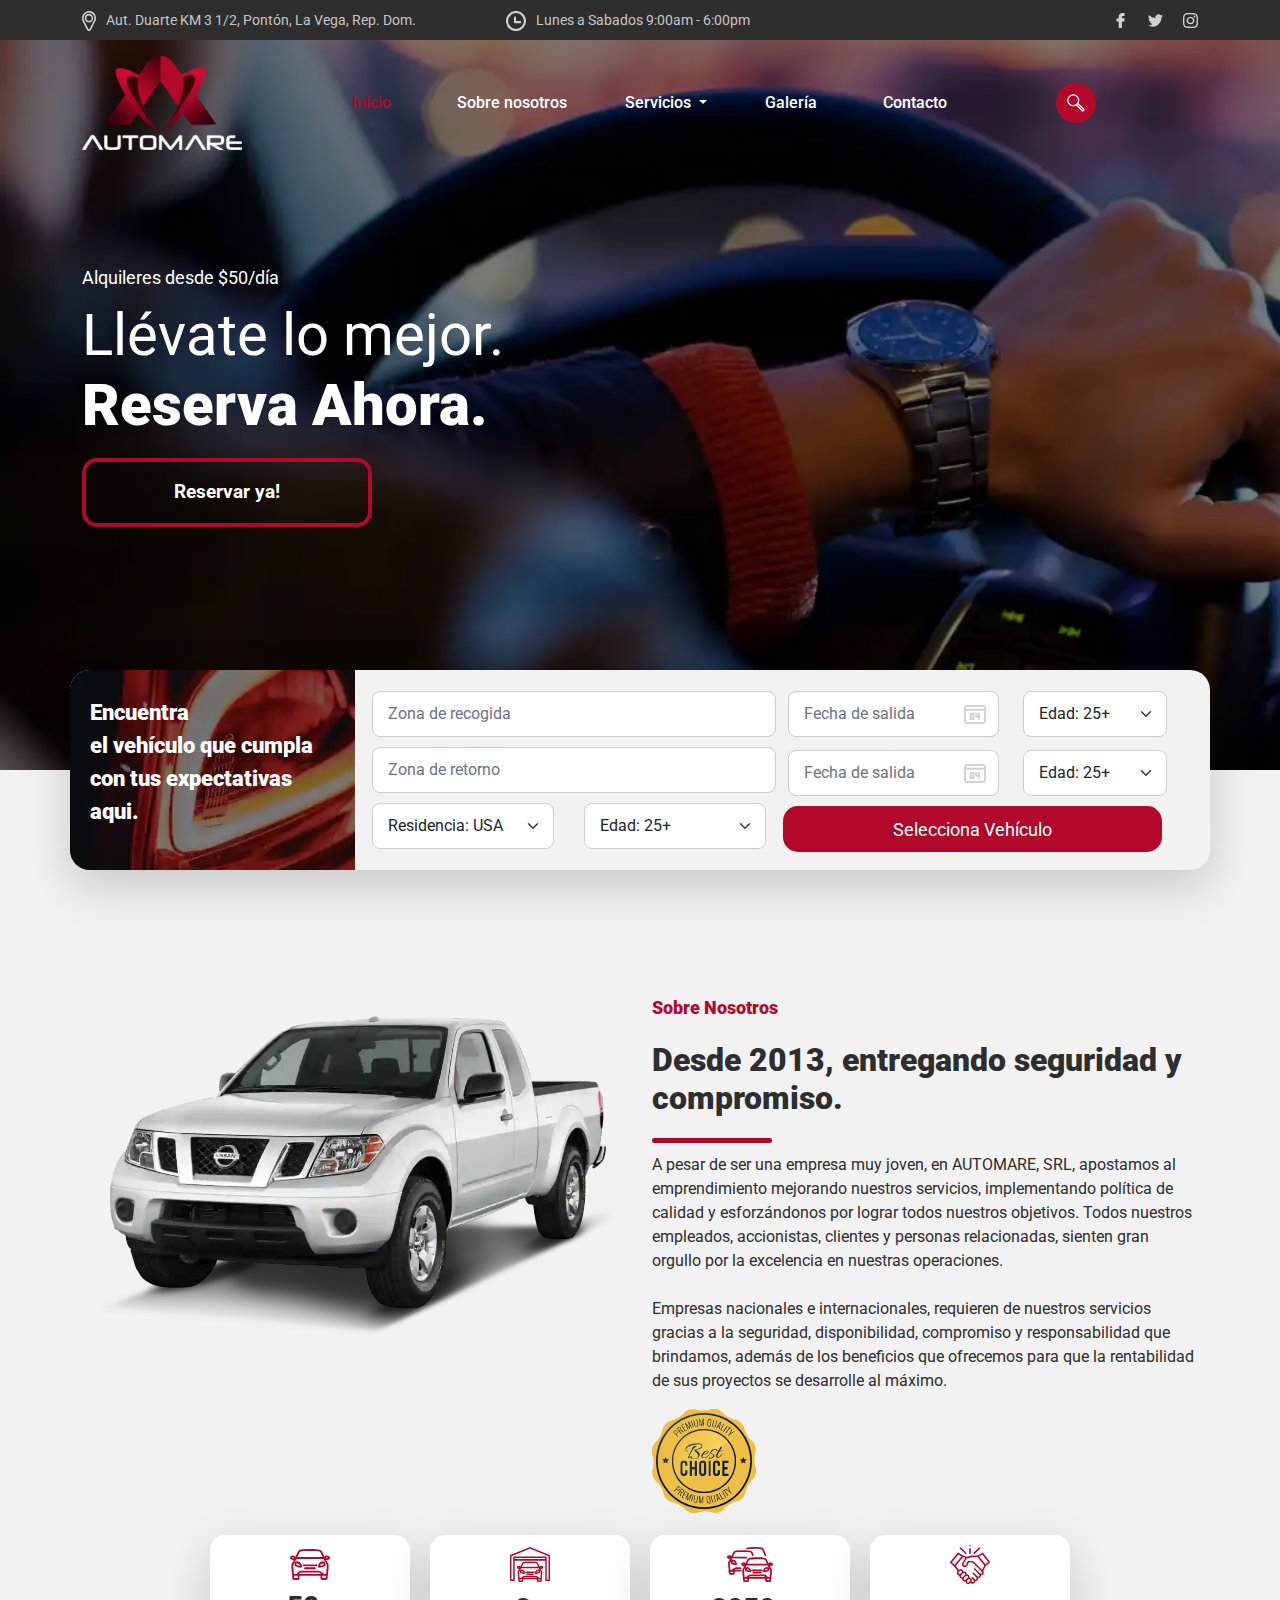
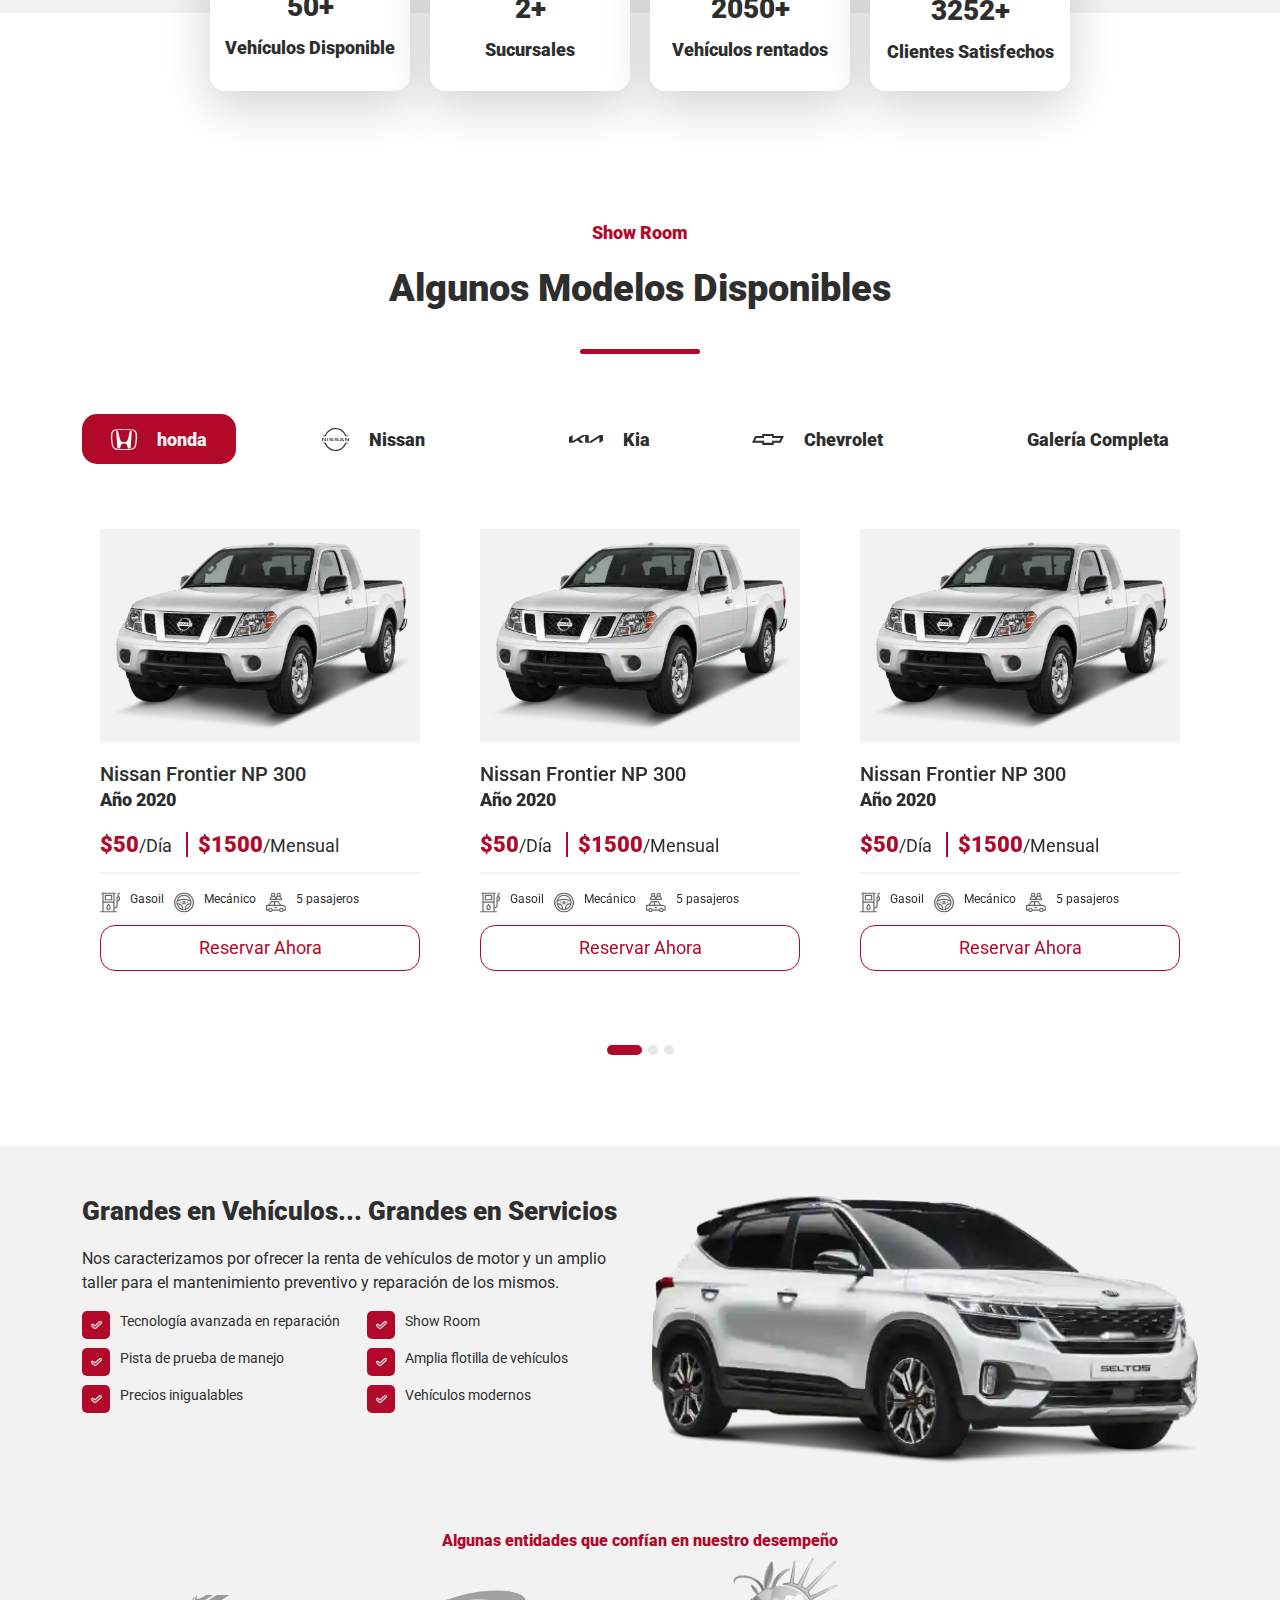
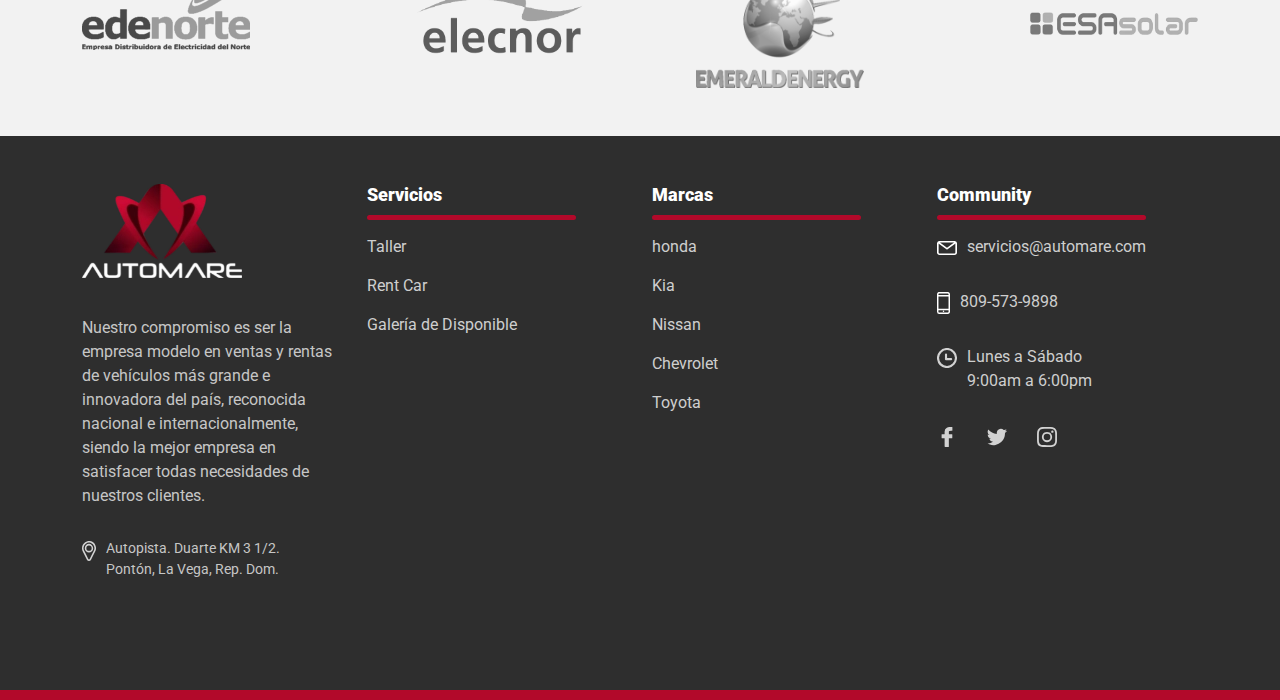
==== commit b385e4d4: "header hover changed" ====
--- a/index.html
+++ b/index.html
@@ -69,7 +69,7 @@
           <li><a href="./about.html" class="nav-link px-2 link-light ">Sobre nosotros</a></li>
           <li>
             <div class="dropdown text-e nd">
-              <a href="#" class="d-block link-dark text-decoration-none dropdown-toggle" id="dropdownUser1"
+              <a href="#" class="d-block link-dark   dropdown-toggle" id="dropdownUser1"
                 data-bs-toggle="dropdown" aria-expanded="false">
                Servicios
               </a>
@@ -101,7 +101,7 @@
               <li><a href="./about.html" class="nav-link px-2 link-light ">Sobre nosotros</a></li>
               <li>
                 <div class="dropdown text-end">
-                  <a href="#" class=" d-block link-dark text-decoration-none dropdown-toggle" id="dropdownUser1"
+                  <a href="#" class=" d-block link-dark   dropdown-toggle" id="dropdownUser1"
                     data-bs-toggle="dropdown" aria-expanded="false" >
                    Servicios
                   </a>
@@ -630,7 +630,7 @@
     <div class="container ">
       <div class="row">
         <div class="col-lg-3 mb-3">
-          <a class="d-inline-flex align-items-center mb-2 link-dark text-decoration-none" href="/"
+          <a class="d-inline-flex align-items-center mb-2 link-dark  " href="/"
             aria-label="Bootstrap">
             <img src="./assets/img/Logo-Automare-Blanco.webp" alt="logo">
           </a>
--- a/styles/boostrap.css
+++ b/styles/boostrap.css
@@ -3,5 +3,5 @@
  * Copyright 2011-2021 The Bootstrap Authors
  * Copyright 2011-2021 Twitter, Inc.
  * Licensed under MIT (https://github.com/twbs/bootstrap/blob/main/LICENSE)
- */:root{--bs-blue:#0d6efd;--bs-indigo:#6610f2;--bs-purple:#6f42c1;--bs-pink:#d63384;--bs-red:#dc3545;--bs-orange:#fd7e14;--bs-yellow:#ffc107;--bs-green:#198754;--bs-teal:#20c997;--bs-cyan:#0dcaf0;--bs-white:#fff;--bs-gray:#6c757d;--bs-gray-dark:#343a40;--bs-primary:#0d6efd;--bs-secondary:#6c757d;--bs-success:#198754;--bs-info:#0dcaf0;--bs-warning:#ffc107;--bs-danger:#dc3545;--bs-light:#f8f9fa;--bs-dark:#212529;--bs-font-sans-serif:system-ui,-apple-system,"Segoe UI",Roboto,"Helvetica Neue",Arial,"Noto Sans","Liberation Sans",sans-serif,"Apple Color Emoji","Segoe UI Emoji","Segoe UI Symbol","Noto Color Emoji";--bs-font-monospace:SFMono-Regular,Menlo,Monaco,Consolas,"Liberation Mono","Courier New",monospace;--bs-gradient:linear-gradient(180deg, rgba(255, 255, 255, 0.15), rgba(255, 255, 255, 0))}*,::after,::before{box-sizing:border-box}@media (prefers-reduced-motion:no-preference){:root{scroll-behavior:smooth}}body{margin:0;font-family:var(--bs-font-sans-serif);font-size:1rem;font-weight:400;line-height:1.5;color:#212529;background-color:#fff;-webkit-text-size-adjust:100%;-webkit-tap-highlight-color:transparent}hr{margin:1rem 0;color:inherit;background-color:currentColor;border:0;opacity:.25}hr:not([size]){height:1px}.h1,.h2,.h3,.h4,.h5,.h6,h1,h2,h3,h4,h5,h6{margin-top:0;margin-bottom:.5rem;font-weight:500;line-height:1.2}.h1,h1{font-size:calc(1.375rem + 1.5vw)}@media (min-width:1200px){.h1,h1{font-size:2.5rem}}.h2,h2{font-size:calc(1.325rem + .9vw)}@media (min-width:1200px){.h2,h2{font-size:2rem}}.h3,h3{font-size:calc(1.3rem + .6vw)}@media (min-width:1200px){.h3,h3{font-size:1.75rem}}.h4,h4{font-size:calc(1.275rem + .3vw)}@media (min-width:1200px){.h4,h4{font-size:1.5rem}}.h5,h5{font-size:1.25rem}.h6,h6{font-size:1rem}p{margin-top:0;margin-bottom:1rem}abbr[data-bs-original-title],abbr[title]{-webkit-text-decoration:underline dotted;text-decoration:underline dotted;cursor:help;-webkit-text-decoration-skip-ink:none;text-decoration-skip-ink:none}address{margin-bottom:1rem;font-style:normal;line-height:inherit}ol,ul{padding-left:2rem}dl,ol,ul{margin-top:0;margin-bottom:1rem}ol ol,ol ul,ul ol,ul ul{margin-bottom:0}dt{font-weight:700}dd{margin-bottom:.5rem;margin-left:0}blockquote{margin:0 0 1rem}b,strong{font-weight:bolder}.small,small{font-size:.875em}.mark,mark{padding:.2em;background-color:#fcf8e3}sub,sup{position:relative;font-size:.75em;line-height:0;vertical-align:baseline}sub{bottom:-.25em}sup{top:-.5em}a{color:#0d6efd;text-decoration:underline}a:hover{color:#0a58ca}a:not([href]):not([class]),a:not([href]):not([class]):hover{color:inherit;text-decoration:none}code,kbd,pre,samp{font-family:var(--bs-font-monospace);font-size:1em;direction:ltr;unicode-bidi:bidi-override}pre{display:block;margin-top:0;margin-bottom:1rem;overflow:auto;font-size:.875em}pre code{font-size:inherit;color:inherit;word-break:normal}code{font-size:.875em;color:#d63384;word-wrap:break-word}a>code{color:inherit}kbd{padding:.2rem .4rem;font-size:.875em;color:#fff;background-color:#212529;border-radius:.2rem}kbd kbd{padding:0;font-size:1em;font-weight:700}figure{margin:0 0 1rem}img,svg{vertical-align:middle}table{caption-side:bottom;border-collapse:collapse}caption{padding-top:.5rem;padding-bottom:.5rem;color:#6c757d;text-align:left}th{text-align:inherit;text-align:-webkit-match-parent}tbody,td,tfoot,th,thead,tr{border-color:inherit;border-style:solid;border-width:0}label{display:inline-block}button{border-radius:0}button:focus:not(:focus-visible){outline:0}button,input,optgroup,select,textarea{margin:0;font-family:inherit;font-size:inherit;line-height:inherit}button,select{text-transform:none}[role=button]{cursor:pointer}select{word-wrap:normal}select:disabled{opacity:1}[list]::-webkit-calendar-picker-indicator{display:none}[type=button],[type=reset],[type=submit],button{-webkit-appearance:button}[type=button]:not(:disabled),[type=reset]:not(:disabled),[type=submit]:not(:disabled),button:not(:disabled){cursor:pointer}::-moz-focus-inner{padding:0;border-style:none}textarea{resize:vertical}fieldset{min-width:0;padding:0;margin:0;border:0}legend{float:left;width:100%;padding:0;margin-bottom:.5rem;font-size:calc(1.275rem + .3vw);line-height:inherit}@media (min-width:1200px){legend{font-size:1.5rem}}legend+*{clear:left}::-webkit-datetime-edit-day-field,::-webkit-datetime-edit-fields-wrapper,::-webkit-datetime-edit-hour-field,::-webkit-datetime-edit-minute,::-webkit-datetime-edit-month-field,::-webkit-datetime-edit-text,::-webkit-datetime-edit-year-field{padding:0}::-webkit-inner-spin-button{height:auto}[type=search]{outline-offset:-2px;-webkit-appearance:textfield}::-webkit-search-decoration{-webkit-appearance:none}::-webkit-color-swatch-wrapper{padding:0}::file-selector-button{font:inherit}::-webkit-file-upload-button{font:inherit;-webkit-appearance:button}output{display:inline-block}iframe{border:0}summary{display:list-item;cursor:pointer}progress{vertical-align:baseline}[hidden]{display:none!important}.lead{font-size:1.25rem;font-weight:300}.display-1{font-size:calc(1.625rem + 4.5vw);font-weight:300;line-height:1.2}@media (min-width:1200px){.display-1{font-size:5rem}}.display-2{font-size:calc(1.575rem + 3.9vw);font-weight:300;line-height:1.2}@media (min-width:1200px){.display-2{font-size:4.5rem}}.display-3{font-size:calc(1.525rem + 3.3vw);font-weight:300;line-height:1.2}@media (min-width:1200px){.display-3{font-size:4rem}}.display-4{font-size:calc(1.475rem + 2.7vw);font-weight:300;line-height:1.2}@media (min-width:1200px){.display-4{font-size:3.5rem}}.display-5{font-size:calc(1.425rem + 2.1vw);font-weight:300;line-height:1.2}@media (min-width:1200px){.display-5{font-size:3rem}}.display-6{font-size:calc(1.375rem + 1.5vw);font-weight:300;line-height:1.2}@media (min-width:1200px){.display-6{font-size:2.5rem}}.list-unstyled{padding-left:0;list-style:none}.list-inline{padding-left:0;list-style:none}.list-inline-item{display:inline-block}.list-inline-item:not(:last-child){margin-right:.5rem}.initialism{font-size:.875em;text-transform:uppercase}.blockquote{margin-bottom:1rem;font-size:1.25rem}.blockquote>:last-child{margin-bottom:0}.blockquote-footer{margin-top:-1rem;margin-bottom:1rem;font-size:.875em;color:#6c757d}.blockquote-footer::before{content:"— "}.img-fluid{max-width:100%;height:auto}.img-thumbnail{padding:.25rem;background-color:#fff;border:1px solid #dee2e6;border-radius:.25rem;max-width:100%;height:auto}.figure{display:inline-block}.figure-img{margin-bottom:.5rem;line-height:1}.figure-caption{font-size:.875em;color:#6c757d}.container,.container-fluid,.container-lg,.container-md,.container-sm,.container-xl,.container-xxl{width:100%;padding-right:var(--bs-gutter-x,.75rem);padding-left:var(--bs-gutter-x,.75rem);margin-right:auto;margin-left:auto}@media (min-width:576px){.container,.container-sm{max-width:540px}}@media (min-width:768px){.container,.container-md,.container-sm{max-width:720px}}@media (min-width:992px){.container,.container-lg,.container-md,.container-sm{max-width:960px}}@media (min-width:1200px){.container,.container-lg,.container-md,.container-sm,.container-xl{max-width:1140px}}@media (min-width:1400px){.container,.container-lg,.container-md,.container-sm,.container-xl,.container-xxl{max-width:1320px}}.row{--bs-gutter-x:1.5rem;--bs-gutter-y:0;display:flex;flex-wrap:wrap;margin-top:calc(var(--bs-gutter-y) * -1);margin-right:calc(var(--bs-gutter-x) * -.5);margin-left:calc(var(--bs-gutter-x) * -.5)}.row>*{flex-shrink:0;width:100%;max-width:100%;padding-right:calc(var(--bs-gutter-x) * .5);padding-left:calc(var(--bs-gutter-x) * .5);margin-top:var(--bs-gutter-y)}.col{flex:1 0 0%}.row-cols-auto>*{flex:0 0 auto;width:auto}.row-cols-1>*{flex:0 0 auto;width:100%}.row-cols-2>*{flex:0 0 auto;width:50%}.row-cols-3>*{flex:0 0 auto;width:33.3333333333%}.row-cols-4>*{flex:0 0 auto;width:25%}.row-cols-5>*{flex:0 0 auto;width:20%}.row-cols-6>*{flex:0 0 auto;width:16.6666666667%}@media (min-width:576px){.col-sm{flex:1 0 0%}.row-cols-sm-auto>*{flex:0 0 auto;width:auto}.row-cols-sm-1>*{flex:0 0 auto;width:100%}.row-cols-sm-2>*{flex:0 0 auto;width:50%}.row-cols-sm-3>*{flex:0 0 auto;width:33.3333333333%}.row-cols-sm-4>*{flex:0 0 auto;width:25%}.row-cols-sm-5>*{flex:0 0 auto;width:20%}.row-cols-sm-6>*{flex:0 0 auto;width:16.6666666667%}}@media (min-width:768px){.col-md{flex:1 0 0%}.row-cols-md-auto>*{flex:0 0 auto;width:auto}.row-cols-md-1>*{flex:0 0 auto;width:100%}.row-cols-md-2>*{flex:0 0 auto;width:50%}.row-cols-md-3>*{flex:0 0 auto;width:33.3333333333%}.row-cols-md-4>*{flex:0 0 auto;width:25%}.row-cols-md-5>*{flex:0 0 auto;width:20%}.row-cols-md-6>*{flex:0 0 auto;width:16.6666666667%}}@media (min-width:992px){.col-lg{flex:1 0 0%}.row-cols-lg-auto>*{flex:0 0 auto;width:auto}.row-cols-lg-1>*{flex:0 0 auto;width:100%}.row-cols-lg-2>*{flex:0 0 auto;width:50%}.row-cols-lg-3>*{flex:0 0 auto;width:33.3333333333%}.row-cols-lg-4>*{flex:0 0 auto;width:25%}.row-cols-lg-5>*{flex:0 0 auto;width:20%}.row-cols-lg-6>*{flex:0 0 auto;width:16.6666666667%}}@media (min-width:1200px){.col-xl{flex:1 0 0%}.row-cols-xl-auto>*{flex:0 0 auto;width:auto}.row-cols-xl-1>*{flex:0 0 auto;width:100%}.row-cols-xl-2>*{flex:0 0 auto;width:50%}.row-cols-xl-3>*{flex:0 0 auto;width:33.3333333333%}.row-cols-xl-4>*{flex:0 0 auto;width:25%}.row-cols-xl-5>*{flex:0 0 auto;width:20%}.row-cols-xl-6>*{flex:0 0 auto;width:16.6666666667%}}@media (min-width:1400px){.col-xxl{flex:1 0 0%}.row-cols-xxl-auto>*{flex:0 0 auto;width:auto}.row-cols-xxl-1>*{flex:0 0 auto;width:100%}.row-cols-xxl-2>*{flex:0 0 auto;width:50%}.row-cols-xxl-3>*{flex:0 0 auto;width:33.3333333333%}.row-cols-xxl-4>*{flex:0 0 auto;width:25%}.row-cols-xxl-5>*{flex:0 0 auto;width:20%}.row-cols-xxl-6>*{flex:0 0 auto;width:16.6666666667%}}.col-auto{flex:0 0 auto;width:auto}.col-1{flex:0 0 auto;width:8.33333333%}.col-2{flex:0 0 auto;width:16.66666667%}.col-3{flex:0 0 auto;width:25%}.col-4{flex:0 0 auto;width:33.33333333%}.col-5{flex:0 0 auto;width:41.66666667%}.col-6{flex:0 0 auto;width:50%}.col-7{flex:0 0 auto;width:58.33333333%}.col-8{flex:0 0 auto;width:66.66666667%}.col-9{flex:0 0 auto;width:75%}.col-10{flex:0 0 auto;width:83.33333333%}.col-11{flex:0 0 auto;width:91.66666667%}.col-12{flex:0 0 auto;width:100%}.offset-1{margin-left:8.33333333%}.offset-2{margin-left:16.66666667%}.offset-3{margin-left:25%}.offset-4{margin-left:33.33333333%}.offset-5{margin-left:41.66666667%}.offset-6{margin-left:50%}.offset-7{margin-left:58.33333333%}.offset-8{margin-left:66.66666667%}.offset-9{margin-left:75%}.offset-10{margin-left:83.33333333%}.offset-11{margin-left:91.66666667%}.g-0,.gx-0{--bs-gutter-x:0}.g-0,.gy-0{--bs-gutter-y:0}.g-1,.gx-1{--bs-gutter-x:0.25rem}.g-1,.gy-1{--bs-gutter-y:0.25rem}.g-2,.gx-2{--bs-gutter-x:0.5rem}.g-2,.gy-2{--bs-gutter-y:0.5rem}.g-3,.gx-3{--bs-gutter-x:1rem}.g-3,.gy-3{--bs-gutter-y:1rem}.g-4,.gx-4{--bs-gutter-x:1.5rem}.g-4,.gy-4{--bs-gutter-y:1.5rem}.g-5,.gx-5{--bs-gutter-x:3rem}.g-5,.gy-5{--bs-gutter-y:3rem}@media (min-width:576px){.col-sm-auto{flex:0 0 auto;width:auto}.col-sm-1{flex:0 0 auto;width:8.33333333%}.col-sm-2{flex:0 0 auto;width:16.66666667%}.col-sm-3{flex:0 0 auto;width:25%}.col-sm-4{flex:0 0 auto;width:33.33333333%}.col-sm-5{flex:0 0 auto;width:41.66666667%}.col-sm-6{flex:0 0 auto;width:50%}.col-sm-7{flex:0 0 auto;width:58.33333333%}.col-sm-8{flex:0 0 auto;width:66.66666667%}.col-sm-9{flex:0 0 auto;width:75%}.col-sm-10{flex:0 0 auto;width:83.33333333%}.col-sm-11{flex:0 0 auto;width:91.66666667%}.col-sm-12{flex:0 0 auto;width:100%}.offset-sm-0{margin-left:0}.offset-sm-1{margin-left:8.33333333%}.offset-sm-2{margin-left:16.66666667%}.offset-sm-3{margin-left:25%}.offset-sm-4{margin-left:33.33333333%}.offset-sm-5{margin-left:41.66666667%}.offset-sm-6{margin-left:50%}.offset-sm-7{margin-left:58.33333333%}.offset-sm-8{margin-left:66.66666667%}.offset-sm-9{margin-left:75%}.offset-sm-10{margin-left:83.33333333%}.offset-sm-11{margin-left:91.66666667%}.g-sm-0,.gx-sm-0{--bs-gutter-x:0}.g-sm-0,.gy-sm-0{--bs-gutter-y:0}.g-sm-1,.gx-sm-1{--bs-gutter-x:0.25rem}.g-sm-1,.gy-sm-1{--bs-gutter-y:0.25rem}.g-sm-2,.gx-sm-2{--bs-gutter-x:0.5rem}.g-sm-2,.gy-sm-2{--bs-gutter-y:0.5rem}.g-sm-3,.gx-sm-3{--bs-gutter-x:1rem}.g-sm-3,.gy-sm-3{--bs-gutter-y:1rem}.g-sm-4,.gx-sm-4{--bs-gutter-x:1.5rem}.g-sm-4,.gy-sm-4{--bs-gutter-y:1.5rem}.g-sm-5,.gx-sm-5{--bs-gutter-x:3rem}.g-sm-5,.gy-sm-5{--bs-gutter-y:3rem}}@media (min-width:768px){.col-md-auto{flex:0 0 auto;width:auto}.col-md-1{flex:0 0 auto;width:8.33333333%}.col-md-2{flex:0 0 auto;width:16.66666667%}.col-md-3{flex:0 0 auto;width:25%}.col-md-4{flex:0 0 auto;width:33.33333333%}.col-md-5{flex:0 0 auto;width:41.66666667%}.col-md-6{flex:0 0 auto;width:50%}.col-md-7{flex:0 0 auto;width:58.33333333%}.col-md-8{flex:0 0 auto;width:66.66666667%}.col-md-9{flex:0 0 auto;width:75%}.col-md-10{flex:0 0 auto;width:83.33333333%}.col-md-11{flex:0 0 auto;width:91.66666667%}.col-md-12{flex:0 0 auto;width:100%}.offset-md-0{margin-left:0}.offset-md-1{margin-left:8.33333333%}.offset-md-2{margin-left:16.66666667%}.offset-md-3{margin-left:25%}.offset-md-4{margin-left:33.33333333%}.offset-md-5{margin-left:41.66666667%}.offset-md-6{margin-left:50%}.offset-md-7{margin-left:58.33333333%}.offset-md-8{margin-left:66.66666667%}.offset-md-9{margin-left:75%}.offset-md-10{margin-left:83.33333333%}.offset-md-11{margin-left:91.66666667%}.g-md-0,.gx-md-0{--bs-gutter-x:0}.g-md-0,.gy-md-0{--bs-gutter-y:0}.g-md-1,.gx-md-1{--bs-gutter-x:0.25rem}.g-md-1,.gy-md-1{--bs-gutter-y:0.25rem}.g-md-2,.gx-md-2{--bs-gutter-x:0.5rem}.g-md-2,.gy-md-2{--bs-gutter-y:0.5rem}.g-md-3,.gx-md-3{--bs-gutter-x:1rem}.g-md-3,.gy-md-3{--bs-gutter-y:1rem}.g-md-4,.gx-md-4{--bs-gutter-x:1.5rem}.g-md-4,.gy-md-4{--bs-gutter-y:1.5rem}.g-md-5,.gx-md-5{--bs-gutter-x:3rem}.g-md-5,.gy-md-5{--bs-gutter-y:3rem}}@media (min-width:992px){.col-lg-auto{flex:0 0 auto;width:auto}.col-lg-1{flex:0 0 auto;width:8.33333333%}.col-lg-2{flex:0 0 auto;width:16.66666667%}.col-lg-3{flex:0 0 auto;width:25%}.col-lg-4{flex:0 0 auto;width:33.33333333%}.col-lg-5{flex:0 0 auto;width:41.66666667%}.col-lg-6{flex:0 0 auto;width:50%}.col-lg-7{flex:0 0 auto;width:58.33333333%}.col-lg-8{flex:0 0 auto;width:66.66666667%}.col-lg-9{flex:0 0 auto;width:75%}.col-lg-10{flex:0 0 auto;width:83.33333333%}.col-lg-11{flex:0 0 auto;width:91.66666667%}.col-lg-12{flex:0 0 auto;width:100%}.offset-lg-0{margin-left:0}.offset-lg-1{margin-left:8.33333333%}.offset-lg-2{margin-left:16.66666667%}.offset-lg-3{margin-left:25%}.offset-lg-4{margin-left:33.33333333%}.offset-lg-5{margin-left:41.66666667%}.offset-lg-6{margin-left:50%}.offset-lg-7{margin-left:58.33333333%}.offset-lg-8{margin-left:66.66666667%}.offset-lg-9{margin-left:75%}.offset-lg-10{margin-left:83.33333333%}.offset-lg-11{margin-left:91.66666667%}.g-lg-0,.gx-lg-0{--bs-gutter-x:0}.g-lg-0,.gy-lg-0{--bs-gutter-y:0}.g-lg-1,.gx-lg-1{--bs-gutter-x:0.25rem}.g-lg-1,.gy-lg-1{--bs-gutter-y:0.25rem}.g-lg-2,.gx-lg-2{--bs-gutter-x:0.5rem}.g-lg-2,.gy-lg-2{--bs-gutter-y:0.5rem}.g-lg-3,.gx-lg-3{--bs-gutter-x:1rem}.g-lg-3,.gy-lg-3{--bs-gutter-y:1rem}.g-lg-4,.gx-lg-4{--bs-gutter-x:1.5rem}.g-lg-4,.gy-lg-4{--bs-gutter-y:1.5rem}.g-lg-5,.gx-lg-5{--bs-gutter-x:3rem}.g-lg-5,.gy-lg-5{--bs-gutter-y:3rem}}@media (min-width:1200px){.col-xl-auto{flex:0 0 auto;width:auto}.col-xl-1{flex:0 0 auto;width:8.33333333%}.col-xl-2{flex:0 0 auto;width:16.66666667%}.col-xl-3{flex:0 0 auto;width:25%}.col-xl-4{flex:0 0 auto;width:33.33333333%}.col-xl-5{flex:0 0 auto;width:41.66666667%}.col-xl-6{flex:0 0 auto;width:50%}.col-xl-7{flex:0 0 auto;width:58.33333333%}.col-xl-8{flex:0 0 auto;width:66.66666667%}.col-xl-9{flex:0 0 auto;width:75%}.col-xl-10{flex:0 0 auto;width:83.33333333%}.col-xl-11{flex:0 0 auto;width:91.66666667%}.col-xl-12{flex:0 0 auto;width:100%}.offset-xl-0{margin-left:0}.offset-xl-1{margin-left:8.33333333%}.offset-xl-2{margin-left:16.66666667%}.offset-xl-3{margin-left:25%}.offset-xl-4{margin-left:33.33333333%}.offset-xl-5{margin-left:41.66666667%}.offset-xl-6{margin-left:50%}.offset-xl-7{margin-left:58.33333333%}.offset-xl-8{margin-left:66.66666667%}.offset-xl-9{margin-left:75%}.offset-xl-10{margin-left:83.33333333%}.offset-xl-11{margin-left:91.66666667%}.g-xl-0,.gx-xl-0{--bs-gutter-x:0}.g-xl-0,.gy-xl-0{--bs-gutter-y:0}.g-xl-1,.gx-xl-1{--bs-gutter-x:0.25rem}.g-xl-1,.gy-xl-1{--bs-gutter-y:0.25rem}.g-xl-2,.gx-xl-2{--bs-gutter-x:0.5rem}.g-xl-2,.gy-xl-2{--bs-gutter-y:0.5rem}.g-xl-3,.gx-xl-3{--bs-gutter-x:1rem}.g-xl-3,.gy-xl-3{--bs-gutter-y:1rem}.g-xl-4,.gx-xl-4{--bs-gutter-x:1.5rem}.g-xl-4,.gy-xl-4{--bs-gutter-y:1.5rem}.g-xl-5,.gx-xl-5{--bs-gutter-x:3rem}.g-xl-5,.gy-xl-5{--bs-gutter-y:3rem}}@media (min-width:1400px){.col-xxl-auto{flex:0 0 auto;width:auto}.col-xxl-1{flex:0 0 auto;width:8.33333333%}.col-xxl-2{flex:0 0 auto;width:16.66666667%}.col-xxl-3{flex:0 0 auto;width:25%}.col-xxl-4{flex:0 0 auto;width:33.33333333%}.col-xxl-5{flex:0 0 auto;width:41.66666667%}.col-xxl-6{flex:0 0 auto;width:50%}.col-xxl-7{flex:0 0 auto;width:58.33333333%}.col-xxl-8{flex:0 0 auto;width:66.66666667%}.col-xxl-9{flex:0 0 auto;width:75%}.col-xxl-10{flex:0 0 auto;width:83.33333333%}.col-xxl-11{flex:0 0 auto;width:91.66666667%}.col-xxl-12{flex:0 0 auto;width:100%}.offset-xxl-0{margin-left:0}.offset-xxl-1{margin-left:8.33333333%}.offset-xxl-2{margin-left:16.66666667%}.offset-xxl-3{margin-left:25%}.offset-xxl-4{margin-left:33.33333333%}.offset-xxl-5{margin-left:41.66666667%}.offset-xxl-6{margin-left:50%}.offset-xxl-7{margin-left:58.33333333%}.offset-xxl-8{margin-left:66.66666667%}.offset-xxl-9{margin-left:75%}.offset-xxl-10{margin-left:83.33333333%}.offset-xxl-11{margin-left:91.66666667%}.g-xxl-0,.gx-xxl-0{--bs-gutter-x:0}.g-xxl-0,.gy-xxl-0{--bs-gutter-y:0}.g-xxl-1,.gx-xxl-1{--bs-gutter-x:0.25rem}.g-xxl-1,.gy-xxl-1{--bs-gutter-y:0.25rem}.g-xxl-2,.gx-xxl-2{--bs-gutter-x:0.5rem}.g-xxl-2,.gy-xxl-2{--bs-gutter-y:0.5rem}.g-xxl-3,.gx-xxl-3{--bs-gutter-x:1rem}.g-xxl-3,.gy-xxl-3{--bs-gutter-y:1rem}.g-xxl-4,.gx-xxl-4{--bs-gutter-x:1.5rem}.g-xxl-4,.gy-xxl-4{--bs-gutter-y:1.5rem}.g-xxl-5,.gx-xxl-5{--bs-gutter-x:3rem}.g-xxl-5,.gy-xxl-5{--bs-gutter-y:3rem}}.table{--bs-table-bg:transparent;--bs-table-accent-bg:transparent;--bs-table-striped-color:#212529;--bs-table-striped-bg:rgba(0, 0, 0, 0.05);--bs-table-active-color:#212529;--bs-table-active-bg:rgba(0, 0, 0, 0.1);--bs-table-hover-color:#212529;--bs-table-hover-bg:rgba(0, 0, 0, 0.075);width:100%;margin-bottom:1rem;color:#212529;vertical-align:top;border-color:#dee2e6}.table>:not(caption)>*>*{padding:.5rem .5rem;background-color:var(--bs-table-bg);border-bottom-width:1px;box-shadow:inset 0 0 0 9999px var(--bs-table-accent-bg)}.table>tbody{vertical-align:inherit}.table>thead{vertical-align:bottom}.table>:not(:last-child)>:last-child>*{border-bottom-color:currentColor}.caption-top{caption-side:top}.table-sm>:not(caption)>*>*{padding:.25rem .25rem}.table-bordered>:not(caption)>*{border-width:1px 0}.table-bordered>:not(caption)>*>*{border-width:0 1px}.table-borderless>:not(caption)>*>*{border-bottom-width:0}.table-striped>tbody>tr:nth-of-type(odd){--bs-table-accent-bg:var(--bs-table-striped-bg);color:var(--bs-table-striped-color)}.table-active{--bs-table-accent-bg:var(--bs-table-active-bg);color:var(--bs-table-active-color)}.table-hover>tbody>tr:hover{--bs-table-accent-bg:var(--bs-table-hover-bg);color:var(--bs-table-hover-color)}.table-primary{--bs-table-bg:#cfe2ff;--bs-table-striped-bg:#c5d7f2;--bs-table-striped-color:#000;--bs-table-active-bg:#bacbe6;--bs-table-active-color:#000;--bs-table-hover-bg:#bfd1ec;--bs-table-hover-color:#000;color:#000;border-color:#bacbe6}.table-secondary{--bs-table-bg:#e2e3e5;--bs-table-striped-bg:#d7d8da;--bs-table-striped-color:#000;--bs-table-active-bg:#cbccce;--bs-table-active-color:#000;--bs-table-hover-bg:#d1d2d4;--bs-table-hover-color:#000;color:#000;border-color:#cbccce}.table-success{--bs-table-bg:#d1e7dd;--bs-table-striped-bg:#c7dbd2;--bs-table-striped-color:#000;--bs-table-active-bg:#bcd0c7;--bs-table-active-color:#000;--bs-table-hover-bg:#c1d6cc;--bs-table-hover-color:#000;color:#000;border-color:#bcd0c7}.table-info{--bs-table-bg:#cff4fc;--bs-table-striped-bg:#c5e8ef;--bs-table-striped-color:#000;--bs-table-active-bg:#badce3;--bs-table-active-color:#000;--bs-table-hover-bg:#bfe2e9;--bs-table-hover-color:#000;color:#000;border-color:#badce3}.table-warning{--bs-table-bg:#fff3cd;--bs-table-striped-bg:#f2e7c3;--bs-table-striped-color:#000;--bs-table-active-bg:#e6dbb9;--bs-table-active-color:#000;--bs-table-hover-bg:#ece1be;--bs-table-hover-color:#000;color:#000;border-color:#e6dbb9}.table-danger{--bs-table-bg:#f8d7da;--bs-table-striped-bg:#eccccf;--bs-table-striped-color:#000;--bs-table-active-bg:#dfc2c4;--bs-table-active-color:#000;--bs-table-hover-bg:#e5c7ca;--bs-table-hover-color:#000;color:#000;border-color:#dfc2c4}.table-light{--bs-table-bg:#f8f9fa;--bs-table-striped-bg:#ecedee;--bs-table-striped-color:#000;--bs-table-active-bg:#dfe0e1;--bs-table-active-color:#000;--bs-table-hover-bg:#e5e6e7;--bs-table-hover-color:#000;color:#000;border-color:#dfe0e1}.table-dark{--bs-table-bg:#212529;--bs-table-striped-bg:#2c3034;--bs-table-striped-color:#fff;--bs-table-active-bg:#373b3e;--bs-table-active-color:#fff;--bs-table-hover-bg:#323539;--bs-table-hover-color:#fff;color:#fff;border-color:#373b3e}.table-responsive{overflow-x:auto;-webkit-overflow-scrolling:touch}@media (max-width:575.98px){.table-responsive-sm{overflow-x:auto;-webkit-overflow-scrolling:touch}}@media (max-width:767.98px){.table-responsive-md{overflow-x:auto;-webkit-overflow-scrolling:touch}}@media (max-width:991.98px){.table-responsive-lg{overflow-x:auto;-webkit-overflow-scrolling:touch}}@media (max-width:1199.98px){.table-responsive-xl{overflow-x:auto;-webkit-overflow-scrolling:touch}}@media (max-width:1399.98px){.table-responsive-xxl{overflow-x:auto;-webkit-overflow-scrolling:touch}}.form-label{margin-bottom:.5rem}.col-form-label{padding-top:calc(.375rem + 1px);padding-bottom:calc(.375rem + 1px);margin-bottom:0;font-size:inherit;line-height:1.5}.col-form-label-lg{padding-top:calc(.5rem + 1px);padding-bottom:calc(.5rem + 1px);font-size:1.25rem}.col-form-label-sm{padding-top:calc(.25rem + 1px);padding-bottom:calc(.25rem + 1px);font-size:.875rem}.form-text{margin-top:.25rem;font-size:.875em;color:#6c757d}.form-control{display:block;width:100%;padding:.375rem .75rem;font-size:1rem;font-weight:400;line-height:1.5;color:#212529;background-color:#fff;background-clip:padding-box;border:1px solid #ced4da;-webkit-appearance:none;-moz-appearance:none;appearance:none;border-radius:.25rem;transition:border-color .15s ease-in-out,box-shadow .15s ease-in-out}@media (prefers-reduced-motion:reduce){.form-control{transition:none}}.form-control[type=file]{overflow:hidden}.form-control[type=file]:not(:disabled):not([readonly]){cursor:pointer}.form-control:focus{color:#212529;background-color:#fff;border-color:#86b7fe;outline:0;box-shadow:0 0 0 .25rem rgba(13,110,253,.25)}.form-control::-webkit-date-and-time-value{height:1.5em}.form-control::-moz-placeholder{color:#6c757d;opacity:1}.form-control::placeholder{color:#6c757d;opacity:1}.form-control:disabled,.form-control[readonly]{background-color:#e9ecef;opacity:1}.form-control::file-selector-button{padding:.375rem .75rem;margin:-.375rem -.75rem;-webkit-margin-end:.75rem;margin-inline-end:.75rem;color:#212529;background-color:#e9ecef;pointer-events:none;border-color:inherit;border-style:solid;border-width:0;border-inline-end-width:1px;border-radius:0;transition:color .15s ease-in-out,background-color .15s ease-in-out,border-color .15s ease-in-out,box-shadow .15s ease-in-out}@media (prefers-reduced-motion:reduce){.form-control::file-selector-button{transition:none}}.form-control:hover:not(:disabled):not([readonly])::file-selector-button{background-color:#dde0e3}.form-control::-webkit-file-upload-button{padding:.375rem .75rem;margin:-.375rem -.75rem;-webkit-margin-end:.75rem;margin-inline-end:.75rem;color:#212529;background-color:#e9ecef;pointer-events:none;border-color:inherit;border-style:solid;border-width:0;border-inline-end-width:1px;border-radius:0;-webkit-transition:color .15s ease-in-out,background-color .15s ease-in-out,border-color .15s ease-in-out,box-shadow .15s ease-in-out;transition:color .15s ease-in-out,background-color .15s ease-in-out,border-color .15s ease-in-out,box-shadow .15s ease-in-out}@media (prefers-reduced-motion:reduce){.form-control::-webkit-file-upload-button{-webkit-transition:none;transition:none}}.form-control:hover:not(:disabled):not([readonly])::-webkit-file-upload-button{background-color:#dde0e3}.form-control-plaintext{display:block;width:100%;padding:.375rem 0;margin-bottom:0;line-height:1.5;color:#212529;background-color:transparent;border:solid transparent;border-width:1px 0}.form-control-plaintext.form-control-lg,.form-control-plaintext.form-control-sm{padding-right:0;padding-left:0}.form-control-sm{min-height:calc(1.5em + (.5rem + 2px));padding:.25rem .5rem;font-size:.875rem;border-radius:.2rem}.form-control-sm::file-selector-button{padding:.25rem .5rem;margin:-.25rem -.5rem;-webkit-margin-end:.5rem;margin-inline-end:.5rem}.form-control-sm::-webkit-file-upload-button{padding:.25rem .5rem;margin:-.25rem -.5rem;-webkit-margin-end:.5rem;margin-inline-end:.5rem}.form-control-lg{min-height:calc(1.5em + (1rem + 2px));padding:.5rem 1rem;font-size:1.25rem;border-radius:.3rem}.form-control-lg::file-selector-button{padding:.5rem 1rem;margin:-.5rem -1rem;-webkit-margin-end:1rem;margin-inline-end:1rem}.form-control-lg::-webkit-file-upload-button{padding:.5rem 1rem;margin:-.5rem -1rem;-webkit-margin-end:1rem;margin-inline-end:1rem}textarea.form-control{min-height:calc(1.5em + (.75rem + 2px))}textarea.form-control-sm{min-height:calc(1.5em + (.5rem + 2px))}textarea.form-control-lg{min-height:calc(1.5em + (1rem + 2px))}.form-control-color{max-width:3rem;height:auto;padding:.375rem}.form-control-color:not(:disabled):not([readonly]){cursor:pointer}.form-control-color::-moz-color-swatch{height:1.5em;border-radius:.25rem}.form-control-color::-webkit-color-swatch{height:1.5em;border-radius:.25rem}.form-select{display:block;width:100%;padding:.375rem 2.25rem .375rem .75rem;-moz-padding-start:calc(0.75rem - 3px);font-size:1rem;font-weight:400;line-height:1.5;color:#212529;background-color:#fff;background-image:url("data:image/svg+xml,%3csvg xmlns='http://www.w3.org/2000/svg' viewBox='0 0 16 16'%3e%3cpath fill='none' stroke='%23343a40' stroke-linecap='round' stroke-linejoin='round' stroke-width='2' d='M2 5l6 6 6-6'/%3e%3c/svg%3e");background-repeat:no-repeat;background-position:right .75rem center;background-size:16px 12px;border:1px solid #ced4da;border-radius:.25rem;transition:border-color .15s ease-in-out,box-shadow .15s ease-in-out;-webkit-appearance:none;-moz-appearance:none;appearance:none}@media (prefers-reduced-motion:reduce){.form-select{transition:none}}.form-select:focus{border-color:#86b7fe;outline:0;box-shadow:0 0 0 .25rem rgba(13,110,253,.25)}.form-select[multiple],.form-select[size]:not([size="1"]){padding-right:.75rem;background-image:none}.form-select:disabled{background-color:#e9ecef}.form-select:-moz-focusring{color:transparent;text-shadow:0 0 0 #212529}.form-select-sm{padding-top:.25rem;padding-bottom:.25rem;padding-left:.5rem;font-size:.875rem}.form-select-lg{padding-top:.5rem;padding-bottom:.5rem;padding-left:1rem;font-size:1.25rem}.form-check{display:block;min-height:1.5rem;padding-left:1.5em;margin-bottom:.125rem}.form-check .form-check-input{float:left;margin-left:-1.5em}.form-check-input{width:1em;height:1em;margin-top:.25em;vertical-align:top;background-color:#fff;background-repeat:no-repeat;background-position:center;background-size:contain;border:1px solid rgba(0,0,0,.25);-webkit-appearance:none;-moz-appearance:none;appearance:none;-webkit-print-color-adjust:exact;color-adjust:exact}.form-check-input[type=checkbox]{border-radius:.25em}.form-check-input[type=radio]{border-radius:50%}.form-check-input:active{filter:brightness(90%)}.form-check-input:focus{border-color:#86b7fe;outline:0;box-shadow:0 0 0 .25rem rgba(13,110,253,.25)}.form-check-input:checked{background-color:#0d6efd;border-color:#0d6efd}.form-check-input:checked[type=checkbox]{background-image:url("data:image/svg+xml,%3csvg xmlns='http://www.w3.org/2000/svg' viewBox='0 0 20 20'%3e%3cpath fill='none' stroke='%23fff' stroke-linecap='round' stroke-linejoin='round' stroke-width='3' d='M6 10l3 3l6-6'/%3e%3c/svg%3e")}.form-check-input:checked[type=radio]{background-image:url("data:image/svg+xml,%3csvg xmlns='http://www.w3.org/2000/svg' viewBox='-4 -4 8 8'%3e%3ccircle r='2' fill='%23fff'/%3e%3c/svg%3e")}.form-check-input[type=checkbox]:indeterminate{background-color:#0d6efd;border-color:#0d6efd;background-image:url("data:image/svg+xml,%3csvg xmlns='http://www.w3.org/2000/svg' viewBox='0 0 20 20'%3e%3cpath fill='none' stroke='%23fff' stroke-linecap='round' stroke-linejoin='round' stroke-width='3' d='M6 10h8'/%3e%3c/svg%3e")}.form-check-input:disabled{pointer-events:none;filter:none;opacity:.5}.form-check-input:disabled~.form-check-label,.form-check-input[disabled]~.form-check-label{opacity:.5}.form-switch{padding-left:2.5em}.form-switch .form-check-input{width:2em;margin-left:-2.5em;background-image:url("data:image/svg+xml,%3csvg xmlns='http://www.w3.org/2000/svg' viewBox='-4 -4 8 8'%3e%3ccircle r='3' fill='rgba%280, 0, 0, 0.25%29'/%3e%3c/svg%3e");background-position:left center;border-radius:2em;transition:background-position .15s ease-in-out}@media (prefers-reduced-motion:reduce){.form-switch .form-check-input{transition:none}}.form-switch .form-check-input:focus{background-image:url("data:image/svg+xml,%3csvg xmlns='http://www.w3.org/2000/svg' viewBox='-4 -4 8 8'%3e%3ccircle r='3' fill='%2386b7fe'/%3e%3c/svg%3e")}.form-switch .form-check-input:checked{background-position:right center;background-image:url("data:image/svg+xml,%3csvg xmlns='http://www.w3.org/2000/svg' viewBox='-4 -4 8 8'%3e%3ccircle r='3' fill='%23fff'/%3e%3c/svg%3e")}.form-check-inline{display:inline-block;margin-right:1rem}.btn-check{position:absolute;clip:rect(0,0,0,0);pointer-events:none}.btn-check:disabled+.btn,.btn-check[disabled]+.btn{pointer-events:none;filter:none;opacity:.65}.form-range{width:100%;height:1.5rem;padding:0;background-color:transparent;-webkit-appearance:none;-moz-appearance:none;appearance:none}.form-range:focus{outline:0}.form-range:focus::-webkit-slider-thumb{box-shadow:0 0 0 1px #fff,0 0 0 .25rem rgba(13,110,253,.25)}.form-range:focus::-moz-range-thumb{box-shadow:0 0 0 1px #fff,0 0 0 .25rem rgba(13,110,253,.25)}.form-range::-moz-focus-outer{border:0}.form-range::-webkit-slider-thumb{width:1rem;height:1rem;margin-top:-.25rem;background-color:#0d6efd;border:0;border-radius:1rem;-webkit-transition:background-color .15s ease-in-out,border-color .15s ease-in-out,box-shadow .15s ease-in-out;transition:background-color .15s ease-in-out,border-color .15s ease-in-out,box-shadow .15s ease-in-out;-webkit-appearance:none;appearance:none}@media (prefers-reduced-motion:reduce){.form-range::-webkit-slider-thumb{-webkit-transition:none;transition:none}}.form-range::-webkit-slider-thumb:active{background-color:#b6d4fe}.form-range::-webkit-slider-runnable-track{width:100%;height:.5rem;color:transparent;cursor:pointer;background-color:#dee2e6;border-color:transparent;border-radius:1rem}.form-range::-moz-range-thumb{width:1rem;height:1rem;background-color:#0d6efd;border:0;border-radius:1rem;-moz-transition:background-color .15s ease-in-out,border-color .15s ease-in-out,box-shadow .15s ease-in-out;transition:background-color .15s ease-in-out,border-color .15s ease-in-out,box-shadow .15s ease-in-out;-moz-appearance:none;appearance:none}@media (prefers-reduced-motion:reduce){.form-range::-moz-range-thumb{-moz-transition:none;transition:none}}.form-range::-moz-range-thumb:active{background-color:#b6d4fe}.form-range::-moz-range-track{width:100%;height:.5rem;color:transparent;cursor:pointer;background-color:#dee2e6;border-color:transparent;border-radius:1rem}.form-range:disabled{pointer-events:none}.form-range:disabled::-webkit-slider-thumb{background-color:#adb5bd}.form-range:disabled::-moz-range-thumb{background-color:#adb5bd}.form-floating{position:relative}.form-floating>.form-control,.form-floating>.form-select{height:calc(3.5rem + 2px);line-height:1.25}.form-floating>label{position:absolute;top:0;left:0;height:100%;padding:1rem .75rem;pointer-events:none;border:1px solid transparent;transform-origin:0 0;transition:opacity .1s ease-in-out,transform .1s ease-in-out}@media (prefers-reduced-motion:reduce){.form-floating>label{transition:none}}.form-floating>.form-control{padding:1rem .75rem}.form-floating>.form-control::-moz-placeholder{color:transparent}.form-floating>.form-control::placeholder{color:transparent}.form-floating>.form-control:not(:-moz-placeholder-shown){padding-top:1.625rem;padding-bottom:.625rem}.form-floating>.form-control:focus,.form-floating>.form-control:not(:placeholder-shown){padding-top:1.625rem;padding-bottom:.625rem}.form-floating>.form-control:-webkit-autofill{padding-top:1.625rem;padding-bottom:.625rem}.form-floating>.form-select{padding-top:1.625rem;padding-bottom:.625rem}.form-floating>.form-control:not(:-moz-placeholder-shown)~label{opacity:.65;transform:scale(.85) translateY(-.5rem) translateX(.15rem)}.form-floating>.form-control:focus~label,.form-floating>.form-control:not(:placeholder-shown)~label,.form-floating>.form-select~label{opacity:.65;transform:scale(.85) translateY(-.5rem) translateX(.15rem)}.form-floating>.form-control:-webkit-autofill~label{opacity:.65;transform:scale(.85) translateY(-.5rem) translateX(.15rem)}.input-group{position:relative;display:flex;flex-wrap:wrap;align-items:stretch;width:100%}.input-group>.form-control,.input-group>.form-select{position:relative;flex:1 1 auto;width:1%;min-width:0}.input-group>.form-control:focus,.input-group>.form-select:focus{z-index:3}.input-group .btn{position:relative;z-index:2}.input-group .btn:focus{z-index:3}.input-group-text{display:flex;align-items:center;padding:.375rem .75rem;font-size:1rem;font-weight:400;line-height:1.5;color:#212529;text-align:center;white-space:nowrap;background-color:#e9ecef;border:1px solid #ced4da;border-radius:.25rem}.input-group-lg>.btn,.input-group-lg>.form-control,.input-group-lg>.form-select,.input-group-lg>.input-group-text{padding:.5rem 1rem;font-size:1.25rem;border-radius:.3rem}.input-group-sm>.btn,.input-group-sm>.form-control,.input-group-sm>.form-select,.input-group-sm>.input-group-text{padding:.25rem .5rem;font-size:.875rem;border-radius:.2rem}.input-group-lg>.form-select,.input-group-sm>.form-select{padding-right:3rem}.input-group:not(.has-validation)>.dropdown-toggle:nth-last-child(n+3),.input-group:not(.has-validation)>:not(:last-child):not(.dropdown-toggle):not(.dropdown-menu){border-top-right-radius:0;border-bottom-right-radius:0}.input-group.has-validation>.dropdown-toggle:nth-last-child(n+4),.input-group.has-validation>:nth-last-child(n+3):not(.dropdown-toggle):not(.dropdown-menu){border-top-right-radius:0;border-bottom-right-radius:0}.input-group>:not(:first-child):not(.dropdown-menu):not(.valid-tooltip):not(.valid-feedback):not(.invalid-tooltip):not(.invalid-feedback){margin-left:-1px;border-top-left-radius:0;border-bottom-left-radius:0}.valid-feedback{display:none;width:100%;margin-top:.25rem;font-size:.875em;color:#198754}.valid-tooltip{position:absolute;top:100%;z-index:5;display:none;max-width:100%;padding:.25rem .5rem;margin-top:.1rem;font-size:.875rem;color:#fff;background-color:rgba(25,135,84,.9);border-radius:.25rem}.is-valid~.valid-feedback,.is-valid~.valid-tooltip,.was-validated :valid~.valid-feedback,.was-validated :valid~.valid-tooltip{display:block}.form-control.is-valid,.was-validated .form-control:valid{border-color:#198754;padding-right:calc(1.5em + .75rem);background-image:url("data:image/svg+xml,%3csvg xmlns='http://www.w3.org/2000/svg' viewBox='0 0 8 8'%3e%3cpath fill='%23198754' d='M2.3 6.73L.6 4.53c-.4-1.04.46-1.4 1.1-.8l1.1 1.4 3.4-3.8c.6-.63 1.6-.27 1.2.7l-4 4.6c-.43.5-.8.4-1.1.1z'/%3e%3c/svg%3e");background-repeat:no-repeat;background-position:right calc(.375em + .1875rem) center;background-size:calc(.75em + .375rem) calc(.75em + .375rem)}.form-control.is-valid:focus,.was-validated .form-control:valid:focus{border-color:#198754;box-shadow:0 0 0 .25rem rgba(25,135,84,.25)}.was-validated textarea.form-control:valid,textarea.form-control.is-valid{padding-right:calc(1.5em + .75rem);background-position:top calc(.375em + .1875rem) right calc(.375em + .1875rem)}.form-select.is-valid,.was-validated .form-select:valid{border-color:#198754}.form-select.is-valid:not([multiple]):not([size]),.form-select.is-valid:not([multiple])[size="1"],.was-validated .form-select:valid:not([multiple]):not([size]),.was-validated .form-select:valid:not([multiple])[size="1"]{padding-right:4.125rem;background-image:url("data:image/svg+xml,%3csvg xmlns='http://www.w3.org/2000/svg' viewBox='0 0 16 16'%3e%3cpath fill='none' stroke='%23343a40' stroke-linecap='round' stroke-linejoin='round' stroke-width='2' d='M2 5l6 6 6-6'/%3e%3c/svg%3e"),url("data:image/svg+xml,%3csvg xmlns='http://www.w3.org/2000/svg' viewBox='0 0 8 8'%3e%3cpath fill='%23198754' d='M2.3 6.73L.6 4.53c-.4-1.04.46-1.4 1.1-.8l1.1 1.4 3.4-3.8c.6-.63 1.6-.27 1.2.7l-4 4.6c-.43.5-.8.4-1.1.1z'/%3e%3c/svg%3e");background-position:right .75rem center,center right 2.25rem;background-size:16px 12px,calc(.75em + .375rem) calc(.75em + .375rem)}.form-select.is-valid:focus,.was-validated .form-select:valid:focus{border-color:#198754;box-shadow:0 0 0 .25rem rgba(25,135,84,.25)}.form-check-input.is-valid,.was-validated .form-check-input:valid{border-color:#198754}.form-check-input.is-valid:checked,.was-validated .form-check-input:valid:checked{background-color:#198754}.form-check-input.is-valid:focus,.was-validated .form-check-input:valid:focus{box-shadow:0 0 0 .25rem rgba(25,135,84,.25)}.form-check-input.is-valid~.form-check-label,.was-validated .form-check-input:valid~.form-check-label{color:#198754}.form-check-inline .form-check-input~.valid-feedback{margin-left:.5em}.input-group .form-control.is-valid,.input-group .form-select.is-valid,.was-validated .input-group .form-control:valid,.was-validated .input-group .form-select:valid{z-index:1}.input-group .form-control.is-valid:focus,.input-group .form-select.is-valid:focus,.was-validated .input-group .form-control:valid:focus,.was-validated .input-group .form-select:valid:focus{z-index:3}.invalid-feedback{display:none;width:100%;margin-top:.25rem;font-size:.875em;color:#dc3545}.invalid-tooltip{position:absolute;top:100%;z-index:5;display:none;max-width:100%;padding:.25rem .5rem;margin-top:.1rem;font-size:.875rem;color:#fff;background-color:rgba(220,53,69,.9);border-radius:.25rem}.is-invalid~.invalid-feedback,.is-invalid~.invalid-tooltip,.was-validated :invalid~.invalid-feedback,.was-validated :invalid~.invalid-tooltip{display:block}.form-control.is-invalid,.was-validated .form-control:invalid{border-color:#dc3545;padding-right:calc(1.5em + .75rem);background-image:url("data:image/svg+xml,%3csvg xmlns='http://www.w3.org/2000/svg' viewBox='0 0 12 12' width='12' height='12' fill='none' stroke='%23dc3545'%3e%3ccircle cx='6' cy='6' r='4.5'/%3e%3cpath stroke-linejoin='round' d='M5.8 3.6h.4L6 6.5z'/%3e%3ccircle cx='6' cy='8.2' r='.6' fill='%23dc3545' stroke='none'/%3e%3c/svg%3e");background-repeat:no-repeat;background-position:right calc(.375em + .1875rem) center;background-size:calc(.75em + .375rem) calc(.75em + .375rem)}.form-control.is-invalid:focus,.was-validated .form-control:invalid:focus{border-color:#dc3545;box-shadow:0 0 0 .25rem rgba(220,53,69,.25)}.was-validated textarea.form-control:invalid,textarea.form-control.is-invalid{padding-right:calc(1.5em + .75rem);background-position:top calc(.375em + .1875rem) right calc(.375em + .1875rem)}.form-select.is-invalid,.was-validated .form-select:invalid{border-color:#dc3545}.form-select.is-invalid:not([multiple]):not([size]),.form-select.is-invalid:not([multiple])[size="1"],.was-validated .form-select:invalid:not([multiple]):not([size]),.was-validated .form-select:invalid:not([multiple])[size="1"]{padding-right:4.125rem;background-image:url("data:image/svg+xml,%3csvg xmlns='http://www.w3.org/2000/svg' viewBox='0 0 16 16'%3e%3cpath fill='none' stroke='%23343a40' stroke-linecap='round' stroke-linejoin='round' stroke-width='2' d='M2 5l6 6 6-6'/%3e%3c/svg%3e"),url("data:image/svg+xml,%3csvg xmlns='http://www.w3.org/2000/svg' viewBox='0 0 12 12' width='12' height='12' fill='none' stroke='%23dc3545'%3e%3ccircle cx='6' cy='6' r='4.5'/%3e%3cpath stroke-linejoin='round' d='M5.8 3.6h.4L6 6.5z'/%3e%3ccircle cx='6' cy='8.2' r='.6' fill='%23dc3545' stroke='none'/%3e%3c/svg%3e");background-position:right .75rem center,center right 2.25rem;background-size:16px 12px,calc(.75em + .375rem) calc(.75em + .375rem)}.form-select.is-invalid:focus,.was-validated .form-select:invalid:focus{border-color:#dc3545;box-shadow:0 0 0 .25rem rgba(220,53,69,.25)}.form-check-input.is-invalid,.was-validated .form-check-input:invalid{border-color:#dc3545}.form-check-input.is-invalid:checked,.was-validated .form-check-input:invalid:checked{background-color:#dc3545}.form-check-input.is-invalid:focus,.was-validated .form-check-input:invalid:focus{box-shadow:0 0 0 .25rem rgba(220,53,69,.25)}.form-check-input.is-invalid~.form-check-label,.was-validated .form-check-input:invalid~.form-check-label{color:#dc3545}.form-check-inline .form-check-input~.invalid-feedback{margin-left:.5em}.input-group .form-control.is-invalid,.input-group .form-select.is-invalid,.was-validated .input-group .form-control:invalid,.was-validated .input-group .form-select:invalid{z-index:2}.input-group .form-control.is-invalid:focus,.input-group .form-select.is-invalid:focus,.was-validated .input-group .form-control:invalid:focus,.was-validated .input-group .form-select:invalid:focus{z-index:3}.btn{display:inline-block;font-weight:400;line-height:1.5;color:#212529;text-align:center;text-decoration:none;vertical-align:middle;cursor:pointer;-webkit-user-select:none;-moz-user-select:none;user-select:none;background-color:transparent;border:1px solid transparent;padding:.375rem .75rem;font-size:1rem;border-radius:.25rem;transition:color .15s ease-in-out,background-color .15s ease-in-out,border-color .15s ease-in-out,box-shadow .15s ease-in-out}@media (prefers-reduced-motion:reduce){.btn{transition:none}}.btn:hover{color:#212529}.btn-check:focus+.btn,.btn:focus{outline:0;box-shadow:0 0 0 .25rem rgba(13,110,253,.25)}.btn.disabled,.btn:disabled,fieldset:disabled .btn{pointer-events:none;opacity:.65}.btn-primary{color:#fff;background-color:#0d6efd;border-color:#0d6efd}.btn-primary:hover{color:#fff;background-color:#0b5ed7;border-color:#0a58ca}.btn-check:focus+.btn-primary,.btn-primary:focus{color:#fff;background-color:#0b5ed7;border-color:#0a58ca;box-shadow:0 0 0 .25rem rgba(49,132,253,.5)}.btn-check:active+.btn-primary,.btn-check:checked+.btn-primary,.btn-primary.active,.btn-primary:active,.show>.btn-primary.dropdown-toggle{color:#fff;background-color:#0a58ca;border-color:#0a53be}.btn-check:active+.btn-primary:focus,.btn-check:checked+.btn-primary:focus,.btn-primary.active:focus,.btn-primary:active:focus,.show>.btn-primary.dropdown-toggle:focus{box-shadow:0 0 0 .25rem rgba(49,132,253,.5)}.btn-primary.disabled,.btn-primary:disabled{color:#fff;background-color:#0d6efd;border-color:#0d6efd}.btn-secondary{color:#fff;background-color:#6c757d;border-color:#6c757d}.btn-secondary:hover{color:#fff;background-color:#5c636a;border-color:#565e64}.btn-check:focus+.btn-secondary,.btn-secondary:focus{color:#fff;background-color:#5c636a;border-color:#565e64;box-shadow:0 0 0 .25rem rgba(130,138,145,.5)}.btn-check:active+.btn-secondary,.btn-check:checked+.btn-secondary,.btn-secondary.active,.btn-secondary:active,.show>.btn-secondary.dropdown-toggle{color:#fff;background-color:#565e64;border-color:#51585e}.btn-check:active+.btn-secondary:focus,.btn-check:checked+.btn-secondary:focus,.btn-secondary.active:focus,.btn-secondary:active:focus,.show>.btn-secondary.dropdown-toggle:focus{box-shadow:0 0 0 .25rem rgba(130,138,145,.5)}.btn-secondary.disabled,.btn-secondary:disabled{color:#fff;background-color:#6c757d;border-color:#6c757d}.btn-success{color:#fff;background-color:#198754;border-color:#198754}.btn-success:hover{color:#fff;background-color:#157347;border-color:#146c43}.btn-check:focus+.btn-success,.btn-success:focus{color:#fff;background-color:#157347;border-color:#146c43;box-shadow:0 0 0 .25rem rgba(60,153,110,.5)}.btn-check:active+.btn-success,.btn-check:checked+.btn-success,.btn-success.active,.btn-success:active,.show>.btn-success.dropdown-toggle{color:#fff;background-color:#146c43;border-color:#13653f}.btn-check:active+.btn-success:focus,.btn-check:checked+.btn-success:focus,.btn-success.active:focus,.btn-success:active:focus,.show>.btn-success.dropdown-toggle:focus{box-shadow:0 0 0 .25rem rgba(60,153,110,.5)}.btn-success.disabled,.btn-success:disabled{color:#fff;background-color:#198754;border-color:#198754}.btn-info{color:#000;background-color:#0dcaf0;border-color:#0dcaf0}.btn-info:hover{color:#000;background-color:#31d2f2;border-color:#25cff2}.btn-check:focus+.btn-info,.btn-info:focus{color:#000;background-color:#31d2f2;border-color:#25cff2;box-shadow:0 0 0 .25rem rgba(11,172,204,.5)}.btn-check:active+.btn-info,.btn-check:checked+.btn-info,.btn-info.active,.btn-info:active,.show>.btn-info.dropdown-toggle{color:#000;background-color:#3dd5f3;border-color:#25cff2}.btn-check:active+.btn-info:focus,.btn-check:checked+.btn-info:focus,.btn-info.active:focus,.btn-info:active:focus,.show>.btn-info.dropdown-toggle:focus{box-shadow:0 0 0 .25rem rgba(11,172,204,.5)}.btn-info.disabled,.btn-info:disabled{color:#000;background-color:#0dcaf0;border-color:#0dcaf0}.btn-warning{color:#000;background-color:#ffc107;border-color:#ffc107}.btn-warning:hover{color:#000;background-color:#ffca2c;border-color:#ffc720}.btn-check:focus+.btn-warning,.btn-warning:focus{color:#000;background-color:#ffca2c;border-color:#ffc720;box-shadow:0 0 0 .25rem rgba(217,164,6,.5)}.btn-check:active+.btn-warning,.btn-check:checked+.btn-warning,.btn-warning.active,.btn-warning:active,.show>.btn-warning.dropdown-toggle{color:#000;background-color:#ffcd39;border-color:#ffc720}.btn-check:active+.btn-warning:focus,.btn-check:checked+.btn-warning:focus,.btn-warning.active:focus,.btn-warning:active:focus,.show>.btn-warning.dropdown-toggle:focus{box-shadow:0 0 0 .25rem rgba(217,164,6,.5)}.btn-warning.disabled,.btn-warning:disabled{color:#000;background-color:#ffc107;border-color:#ffc107}.btn-danger{color:#fff;background-color:#dc3545;border-color:#dc3545}.btn-danger:hover{color:#fff;background-color:#bb2d3b;border-color:#b02a37}.btn-check:focus+.btn-danger,.btn-danger:focus{color:#fff;background-color:#bb2d3b;border-color:#b02a37;box-shadow:0 0 0 .25rem rgba(225,83,97,.5)}.btn-check:active+.btn-danger,.btn-check:checked+.btn-danger,.btn-danger.active,.btn-danger:active,.show>.btn-danger.dropdown-toggle{color:#fff;background-color:#b02a37;border-color:#a52834}.btn-check:active+.btn-danger:focus,.btn-check:checked+.btn-danger:focus,.btn-danger.active:focus,.btn-danger:active:focus,.show>.btn-danger.dropdown-toggle:focus{box-shadow:0 0 0 .25rem rgba(225,83,97,.5)}.btn-danger.disabled,.btn-danger:disabled{color:#fff;background-color:#dc3545;border-color:#dc3545}.btn-light{color:#000;background-color:#f8f9fa;border-color:#f8f9fa}.btn-light:hover{color:#000;background-color:#f9fafb;border-color:#f9fafb}.btn-check:focus+.btn-light,.btn-light:focus{color:#000;background-color:#f9fafb;border-color:#f9fafb;box-shadow:0 0 0 .25rem rgba(211,212,213,.5)}.btn-check:active+.btn-light,.btn-check:checked+.btn-light,.btn-light.active,.btn-light:active,.show>.btn-light.dropdown-toggle{color:#000;background-color:#f9fafb;border-color:#f9fafb}.btn-check:active+.btn-light:focus,.btn-check:checked+.btn-light:focus,.btn-light.active:focus,.btn-light:active:focus,.show>.btn-light.dropdown-toggle:focus{box-shadow:0 0 0 .25rem rgba(211,212,213,.5)}.btn-light.disabled,.btn-light:disabled{color:#000;background-color:#f8f9fa;border-color:#f8f9fa}.btn-dark{color:#fff;background-color:#212529;border-color:#212529}.btn-dark:hover{color:#fff;background-color:#1c1f23;border-color:#1a1e21}.btn-check:focus+.btn-dark,.btn-dark:focus{color:#fff;background-color:#1c1f23;border-color:#1a1e21;box-shadow:0 0 0 .25rem rgba(66,70,73,.5)}.btn-check:active+.btn-dark,.btn-check:checked+.btn-dark,.btn-dark.active,.btn-dark:active,.show>.btn-dark.dropdown-toggle{color:#fff;background-color:#1a1e21;border-color:#191c1f}.btn-check:active+.btn-dark:focus,.btn-check:checked+.btn-dark:focus,.btn-dark.active:focus,.btn-dark:active:focus,.show>.btn-dark.dropdown-toggle:focus{box-shadow:0 0 0 .25rem rgba(66,70,73,.5)}.btn-dark.disabled,.btn-dark:disabled{color:#fff;background-color:#212529;border-color:#212529}.btn-outline-primary{color:#0d6efd;border-color:#0d6efd}.btn-outline-primary:hover{color:#fff;background-color:#0d6efd;border-color:#0d6efd}.btn-check:focus+.btn-outline-primary,.btn-outline-primary:focus{box-shadow:0 0 0 .25rem rgba(13,110,253,.5)}.btn-check:active+.btn-outline-primary,.btn-check:checked+.btn-outline-primary,.btn-outline-primary.active,.btn-outline-primary.dropdown-toggle.show,.btn-outline-primary:active{color:#fff;background-color:#0d6efd;border-color:#0d6efd}.btn-check:active+.btn-outline-primary:focus,.btn-check:checked+.btn-outline-primary:focus,.btn-outline-primary.active:focus,.btn-outline-primary.dropdown-toggle.show:focus,.btn-outline-primary:active:focus{box-shadow:0 0 0 .25rem rgba(13,110,253,.5)}.btn-outline-primary.disabled,.btn-outline-primary:disabled{color:#0d6efd;background-color:transparent}.btn-outline-secondary{color:#6c757d;border-color:#6c757d}.btn-outline-secondary:hover{color:#fff;background-color:#6c757d;border-color:#6c757d}.btn-check:focus+.btn-outline-secondary,.btn-outline-secondary:focus{box-shadow:0 0 0 .25rem rgba(108,117,125,.5)}.btn-check:active+.btn-outline-secondary,.btn-check:checked+.btn-outline-secondary,.btn-outline-secondary.active,.btn-outline-secondary.dropdown-toggle.show,.btn-outline-secondary:active{color:#fff;background-color:#6c757d;border-color:#6c757d}.btn-check:active+.btn-outline-secondary:focus,.btn-check:checked+.btn-outline-secondary:focus,.btn-outline-secondary.active:focus,.btn-outline-secondary.dropdown-toggle.show:focus,.btn-outline-secondary:active:focus{box-shadow:0 0 0 .25rem rgba(108,117,125,.5)}.btn-outline-secondary.disabled,.btn-outline-secondary:disabled{color:#6c757d;background-color:transparent}.btn-outline-success{color:#198754;border-color:#198754}.btn-outline-success:hover{color:#fff;background-color:#198754;border-color:#198754}.btn-check:focus+.btn-outline-success,.btn-outline-success:focus{box-shadow:0 0 0 .25rem rgba(25,135,84,.5)}.btn-check:active+.btn-outline-success,.btn-check:checked+.btn-outline-success,.btn-outline-success.active,.btn-outline-success.dropdown-toggle.show,.btn-outline-success:active{color:#fff;background-color:#198754;border-color:#198754}.btn-check:active+.btn-outline-success:focus,.btn-check:checked+.btn-outline-success:focus,.btn-outline-success.active:focus,.btn-outline-success.dropdown-toggle.show:focus,.btn-outline-success:active:focus{box-shadow:0 0 0 .25rem rgba(25,135,84,.5)}.btn-outline-success.disabled,.btn-outline-success:disabled{color:#198754;background-color:transparent}.btn-outline-info{color:#0dcaf0;border-color:#0dcaf0}.btn-outline-info:hover{color:#000;background-color:#0dcaf0;border-color:#0dcaf0}.btn-check:focus+.btn-outline-info,.btn-outline-info:focus{box-shadow:0 0 0 .25rem rgba(13,202,240,.5)}.btn-check:active+.btn-outline-info,.btn-check:checked+.btn-outline-info,.btn-outline-info.active,.btn-outline-info.dropdown-toggle.show,.btn-outline-info:active{color:#000;background-color:#0dcaf0;border-color:#0dcaf0}.btn-check:active+.btn-outline-info:focus,.btn-check:checked+.btn-outline-info:focus,.btn-outline-info.active:focus,.btn-outline-info.dropdown-toggle.show:focus,.btn-outline-info:active:focus{box-shadow:0 0 0 .25rem rgba(13,202,240,.5)}.btn-outline-info.disabled,.btn-outline-info:disabled{color:#0dcaf0;background-color:transparent}.btn-outline-warning{color:#ffc107;border-color:#ffc107}.btn-outline-warning:hover{color:#000;background-color:#ffc107;border-color:#ffc107}.btn-check:focus+.btn-outline-warning,.btn-outline-warning:focus{box-shadow:0 0 0 .25rem rgba(255,193,7,.5)}.btn-check:active+.btn-outline-warning,.btn-check:checked+.btn-outline-warning,.btn-outline-warning.active,.btn-outline-warning.dropdown-toggle.show,.btn-outline-warning:active{color:#000;background-color:#ffc107;border-color:#ffc107}.btn-check:active+.btn-outline-warning:focus,.btn-check:checked+.btn-outline-warning:focus,.btn-outline-warning.active:focus,.btn-outline-warning.dropdown-toggle.show:focus,.btn-outline-warning:active:focus{box-shadow:0 0 0 .25rem rgba(255,193,7,.5)}.btn-outline-warning.disabled,.btn-outline-warning:disabled{color:#ffc107;background-color:transparent}.btn-outline-danger{color:#dc3545;border-color:#dc3545}.btn-outline-danger:hover{color:#fff;background-color:#dc3545;border-color:#dc3545}.btn-check:focus+.btn-outline-danger,.btn-outline-danger:focus{box-shadow:0 0 0 .25rem rgba(220,53,69,.5)}.btn-check:active+.btn-outline-danger,.btn-check:checked+.btn-outline-danger,.btn-outline-danger.active,.btn-outline-danger.dropdown-toggle.show,.btn-outline-danger:active{color:#fff;background-color:#dc3545;border-color:#dc3545}.btn-check:active+.btn-outline-danger:focus,.btn-check:checked+.btn-outline-danger:focus,.btn-outline-danger.active:focus,.btn-outline-danger.dropdown-toggle.show:focus,.btn-outline-danger:active:focus{box-shadow:0 0 0 .25rem rgba(220,53,69,.5)}.btn-outline-danger.disabled,.btn-outline-danger:disabled{color:#dc3545;background-color:transparent}.btn-outline-light{color:#f8f9fa;border-color:#f8f9fa}.btn-outline-light:hover{color:#000;background-color:#f8f9fa;border-color:#f8f9fa}.btn-check:focus+.btn-outline-light,.btn-outline-light:focus{box-shadow:0 0 0 .25rem rgba(248,249,250,.5)}.btn-check:active+.btn-outline-light,.btn-check:checked+.btn-outline-light,.btn-outline-light.active,.btn-outline-light.dropdown-toggle.show,.btn-outline-light:active{color:#000;background-color:#f8f9fa;border-color:#f8f9fa}.btn-check:active+.btn-outline-light:focus,.btn-check:checked+.btn-outline-light:focus,.btn-outline-light.active:focus,.btn-outline-light.dropdown-toggle.show:focus,.btn-outline-light:active:focus{box-shadow:0 0 0 .25rem rgba(248,249,250,.5)}.btn-outline-light.disabled,.btn-outline-light:disabled{color:#f8f9fa;background-color:transparent}.btn-outline-dark{color:#212529;border-color:#212529}.btn-outline-dark:hover{color:#fff;background-color:#212529;border-color:#212529}.btn-check:focus+.btn-outline-dark,.btn-outline-dark:focus{box-shadow:0 0 0 .25rem rgba(33,37,41,.5)}.btn-check:active+.btn-outline-dark,.btn-check:checked+.btn-outline-dark,.btn-outline-dark.active,.btn-outline-dark.dropdown-toggle.show,.btn-outline-dark:active{color:#fff;background-color:#212529;border-color:#212529}.btn-check:active+.btn-outline-dark:focus,.btn-check:checked+.btn-outline-dark:focus,.btn-outline-dark.active:focus,.btn-outline-dark.dropdown-toggle.show:focus,.btn-outline-dark:active:focus{box-shadow:0 0 0 .25rem rgba(33,37,41,.5)}.btn-outline-dark.disabled,.btn-outline-dark:disabled{color:#212529;background-color:transparent}.btn-link{font-weight:400;color:#0d6efd;text-decoration:underline}.btn-link:hover{color:#0a58ca}.btn-link.disabled,.btn-link:disabled{color:#6c757d}.btn-group-lg>.btn,.btn-lg{padding:.5rem 1rem;font-size:1.25rem;border-radius:.3rem}.btn-group-sm>.btn,.btn-sm{padding:.25rem .5rem;font-size:.875rem;border-radius:.2rem}.fade{transition:opacity .15s linear}@media (prefers-reduced-motion:reduce){.fade{transition:none}}.fade:not(.show){opacity:0}.collapse:not(.show){display:none}.collapsing{height:0;overflow:hidden;transition:height .35s ease}@media (prefers-reduced-motion:reduce){.collapsing{transition:none}}.dropdown,.dropend,.dropstart,.dropup{position:relative}.dropdown-toggle{white-space:nowrap}.dropdown-toggle::after{display:inline-block;margin-left:.255em;vertical-align:.255em;content:"";border-top:.3em solid;border-right:.3em solid transparent;border-bottom:0;border-left:.3em solid transparent}.dropdown-toggle:empty::after{margin-left:0}.dropdown-menu{position:absolute;z-index:1000;display:none;min-width:10rem;padding:.5rem 0;margin:0;font-size:1rem;color:#212529;text-align:left;list-style:none;background-color:#fff;background-clip:padding-box;border:1px solid rgba(0,0,0,.15);border-radius:.25rem}.dropdown-menu[data-bs-popper]{top:100%;left:0;margin-top:.125rem}.dropdown-menu-start{--bs-position:start}.dropdown-menu-start[data-bs-popper]{right:auto;left:0}.dropdown-menu-end{--bs-position:end}.dropdown-menu-end[data-bs-popper]{right:0;left:auto}@media (min-width:576px){.dropdown-menu-sm-start{--bs-position:start}.dropdown-menu-sm-start[data-bs-popper]{right:auto;left:0}.dropdown-menu-sm-end{--bs-position:end}.dropdown-menu-sm-end[data-bs-popper]{right:0;left:auto}}@media (min-width:768px){.dropdown-menu-md-start{--bs-position:start}.dropdown-menu-md-start[data-bs-popper]{right:auto;left:0}.dropdown-menu-md-end{--bs-position:end}.dropdown-menu-md-end[data-bs-popper]{right:0;left:auto}}@media (min-width:992px){.dropdown-menu-lg-start{--bs-position:start}.dropdown-menu-lg-start[data-bs-popper]{right:auto;left:0}.dropdown-menu-lg-end{--bs-position:end}.dropdown-menu-lg-end[data-bs-popper]{right:0;left:auto}}@media (min-width:1200px){.dropdown-menu-xl-start{--bs-position:start}.dropdown-menu-xl-start[data-bs-popper]{right:auto;left:0}.dropdown-menu-xl-end{--bs-position:end}.dropdown-menu-xl-end[data-bs-popper]{right:0;left:auto}}@media (min-width:1400px){.dropdown-menu-xxl-start{--bs-position:start}.dropdown-menu-xxl-start[data-bs-popper]{right:auto;left:0}.dropdown-menu-xxl-end{--bs-position:end}.dropdown-menu-xxl-end[data-bs-popper]{right:0;left:auto}}.dropup .dropdown-menu[data-bs-popper]{top:auto;bottom:100%;margin-top:0;margin-bottom:.125rem}.dropup .dropdown-toggle::after{display:inline-block;margin-left:.255em;vertical-align:.255em;content:"";border-top:0;border-right:.3em solid transparent;border-bottom:.3em solid;border-left:.3em solid transparent}.dropup .dropdown-toggle:empty::after{margin-left:0}.dropend .dropdown-menu[data-bs-popper]{top:0;right:auto;left:100%;margin-top:0;margin-left:.125rem}.dropend .dropdown-toggle::after{display:inline-block;margin-left:.255em;vertical-align:.255em;content:"";border-top:.3em solid transparent;border-right:0;border-bottom:.3em solid transparent;border-left:.3em solid}.dropend .dropdown-toggle:empty::after{margin-left:0}.dropend .dropdown-toggle::after{vertical-align:0}.dropstart .dropdown-menu[data-bs-popper]{top:0;right:100%;left:auto;margin-top:0;margin-right:.125rem}.dropstart .dropdown-toggle::after{display:inline-block;margin-left:.255em;vertical-align:.255em;content:""}.dropstart .dropdown-toggle::after{display:none}.dropstart .dropdown-toggle::before{display:inline-block;margin-right:.255em;vertical-align:.255em;content:"";border-top:.3em solid transparent;border-right:.3em solid;border-bottom:.3em solid transparent}.dropstart .dropdown-toggle:empty::after{margin-left:0}.dropstart .dropdown-toggle::before{vertical-align:0}.dropdown-divider{height:0;margin:.5rem 0;overflow:hidden;border-top:1px solid rgba(0,0,0,.15)}.dropdown-item{display:block;width:100%;padding:.25rem 1rem;clear:both;font-weight:400;color:#212529;text-align:inherit;text-decoration:none;white-space:nowrap;background-color:transparent;border:0}.dropdown-item:focus,.dropdown-item:hover{color:#1e2125;background-color:#e9ecef}.dropdown-item.active,.dropdown-item:active{color:#fff;text-decoration:none;background-color:#0d6efd}.dropdown-item.disabled,.dropdown-item:disabled{color:#adb5bd;pointer-events:none;background-color:transparent}.dropdown-menu.show{display:block}.dropdown-header{display:block;padding:.5rem 1rem;margin-bottom:0;font-size:.875rem;color:#6c757d;white-space:nowrap}.dropdown-item-text{display:block;padding:.25rem 1rem;color:#212529}.dropdown-menu-dark{color:#dee2e6;background-color:#343a40;border-color:rgba(0,0,0,.15)}.dropdown-menu-dark .dropdown-item{color:#dee2e6}.dropdown-menu-dark .dropdown-item:focus,.dropdown-menu-dark .dropdown-item:hover{color:#fff;background-color:rgba(255,255,255,.15)}.dropdown-menu-dark .dropdown-item.active,.dropdown-menu-dark .dropdown-item:active{color:#fff;background-color:#0d6efd}.dropdown-menu-dark .dropdown-item.disabled,.dropdown-menu-dark .dropdown-item:disabled{color:#adb5bd}.dropdown-menu-dark .dropdown-divider{border-color:rgba(0,0,0,.15)}.dropdown-menu-dark .dropdown-item-text{color:#dee2e6}.dropdown-menu-dark .dropdown-header{color:#adb5bd}.btn-group,.btn-group-vertical{position:relative;display:inline-flex;vertical-align:middle}.btn-group-vertical>.btn,.btn-group>.btn{position:relative;flex:1 1 auto}.btn-group-vertical>.btn-check:checked+.btn,.btn-group-vertical>.btn-check:focus+.btn,.btn-group-vertical>.btn.active,.btn-group-vertical>.btn:active,.btn-group-vertical>.btn:focus,.btn-group-vertical>.btn:hover,.btn-group>.btn-check:checked+.btn,.btn-group>.btn-check:focus+.btn,.btn-group>.btn.active,.btn-group>.btn:active,.btn-group>.btn:focus,.btn-group>.btn:hover{z-index:1}.btn-toolbar{display:flex;flex-wrap:wrap;justify-content:flex-start}.btn-toolbar .input-group{width:auto}.btn-group>.btn-group:not(:first-child),.btn-group>.btn:not(:first-child){margin-left:-1px}.btn-group>.btn-group:not(:last-child)>.btn,.btn-group>.btn:not(:last-child):not(.dropdown-toggle){border-top-right-radius:0;border-bottom-right-radius:0}.btn-group>.btn-group:not(:first-child)>.btn,.btn-group>.btn:nth-child(n+3),.btn-group>:not(.btn-check)+.btn{border-top-left-radius:0;border-bottom-left-radius:0}.dropdown-toggle-split{padding-right:.5625rem;padding-left:.5625rem}.dropdown-toggle-split::after,.dropend .dropdown-toggle-split::after,.dropup .dropdown-toggle-split::after{margin-left:0}.dropstart .dropdown-toggle-split::before{margin-right:0}.btn-group-sm>.btn+.dropdown-toggle-split,.btn-sm+.dropdown-toggle-split{padding-right:.375rem;padding-left:.375rem}.btn-group-lg>.btn+.dropdown-toggle-split,.btn-lg+.dropdown-toggle-split{padding-right:.75rem;padding-left:.75rem}.btn-group-vertical{flex-direction:column;align-items:flex-start;justify-content:center}.btn-group-vertical>.btn,.btn-group-vertical>.btn-group{width:100%}.btn-group-vertical>.btn-group:not(:first-child),.btn-group-vertical>.btn:not(:first-child){margin-top:-1px}.btn-group-vertical>.btn-group:not(:last-child)>.btn,.btn-group-vertical>.btn:not(:last-child):not(.dropdown-toggle){border-bottom-right-radius:0;border-bottom-left-radius:0}.btn-group-vertical>.btn-group:not(:first-child)>.btn,.btn-group-vertical>.btn~.btn{border-top-left-radius:0;border-top-right-radius:0}.nav{display:flex;flex-wrap:wrap;padding-left:0;margin-bottom:0;list-style:none}.nav-link{display:block;padding:.5rem 1rem;color:#0d6efd;text-decoration:none;transition:color .15s ease-in-out,background-color .15s ease-in-out,border-color .15s ease-in-out}@media (prefers-reduced-motion:reduce){.nav-link{transition:none}}.nav-link:focus,.nav-link:hover{color:#0a58ca}.nav-link.disabled{color:#6c757d;pointer-events:none;cursor:default}.nav-tabs{border-bottom:1px solid #dee2e6}.nav-tabs .nav-link{margin-bottom:-1px;background:0 0;border:1px solid transparent;border-top-left-radius:.25rem;border-top-right-radius:.25rem}.nav-tabs .nav-link:focus,.nav-tabs .nav-link:hover{border-color:#e9ecef #e9ecef #dee2e6;isolation:isolate}.nav-tabs .nav-link.disabled{color:#6c757d;background-color:transparent;border-color:transparent}.nav-tabs .nav-item.show .nav-link,.nav-tabs .nav-link.active{color:#495057;background-color:#fff;border-color:#dee2e6 #dee2e6 #fff}.nav-tabs .dropdown-menu{margin-top:-1px;border-top-left-radius:0;border-top-right-radius:0}.nav-pills .nav-link{background:0 0;border:0;border-radius:.25rem}.nav-pills .nav-link.active,.nav-pills .show>.nav-link{color:#fff;background-color:#0d6efd}.nav-fill .nav-item,.nav-fill>.nav-link{flex:1 1 auto;text-align:center}.nav-justified .nav-item,.nav-justified>.nav-link{flex-basis:0;flex-grow:1;text-align:center}.nav-fill .nav-item .nav-link,.nav-justified .nav-item .nav-link{width:100%}.tab-content>.tab-pane{display:none}.tab-content>.active{display:block}.navbar{position:relative;display:flex;flex-wrap:wrap;align-items:center;justify-content:space-between;padding-top:.5rem;padding-bottom:.5rem}.navbar>.container,.navbar>.container-fluid,.navbar>.container-lg,.navbar>.container-md,.navbar>.container-sm,.navbar>.container-xl,.navbar>.container-xxl{display:flex;flex-wrap:inherit;align-items:center;justify-content:space-between}.navbar-brand{padding-top:.3125rem;padding-bottom:.3125rem;margin-right:1rem;font-size:1.25rem;text-decoration:none;white-space:nowrap}.navbar-nav{display:flex;flex-direction:column;padding-left:0;margin-bottom:0;list-style:none}.navbar-nav .nav-link{padding-right:0;padding-left:0}.navbar-nav .dropdown-menu{position:static}.navbar-text{padding-top:.5rem;padding-bottom:.5rem}.navbar-collapse{flex-basis:100%;flex-grow:1;align-items:center}.navbar-toggler{padding:.25rem .75rem;font-size:1.25rem;line-height:1;background-color:transparent;border:1px solid transparent;border-radius:.25rem;transition:box-shadow .15s ease-in-out}@media (prefers-reduced-motion:reduce){.navbar-toggler{transition:none}}.navbar-toggler:hover{text-decoration:none}.navbar-toggler:focus{text-decoration:none;outline:0;box-shadow:0 0 0 .25rem}.navbar-toggler-icon{display:inline-block;width:1.5em;height:1.5em;vertical-align:middle;background-repeat:no-repeat;background-position:center;background-size:100%}.navbar-nav-scroll{max-height:var(--bs-scroll-height,75vh);overflow-y:auto}@media (min-width:576px){.navbar-expand-sm{flex-wrap:nowrap;justify-content:flex-start}.navbar-expand-sm .navbar-nav{flex-direction:row}.navbar-expand-sm .navbar-nav .dropdown-menu{position:absolute}.navbar-expand-sm .navbar-nav .nav-link{padding-right:.5rem;padding-left:.5rem}.navbar-expand-sm .navbar-nav-scroll{overflow:visible}.navbar-expand-sm .navbar-collapse{display:flex!important;flex-basis:auto}.navbar-expand-sm .navbar-toggler{display:none}}@media (min-width:768px){.navbar-expand-md{flex-wrap:nowrap;justify-content:flex-start}.navbar-expand-md .navbar-nav{flex-direction:row}.navbar-expand-md .navbar-nav .dropdown-menu{position:absolute}.navbar-expand-md .navbar-nav .nav-link{padding-right:.5rem;padding-left:.5rem}.navbar-expand-md .navbar-nav-scroll{overflow:visible}.navbar-expand-md .navbar-collapse{display:flex!important;flex-basis:auto}.navbar-expand-md .navbar-toggler{display:none}}@media (min-width:992px){.navbar-expand-lg{flex-wrap:nowrap;justify-content:flex-start}.navbar-expand-lg .navbar-nav{flex-direction:row}.navbar-expand-lg .navbar-nav .dropdown-menu{position:absolute}.navbar-expand-lg .navbar-nav .nav-link{padding-right:.5rem;padding-left:.5rem}.navbar-expand-lg .navbar-nav-scroll{overflow:visible}.navbar-expand-lg .navbar-collapse{display:flex!important;flex-basis:auto}.navbar-expand-lg .navbar-toggler{display:none}}@media (min-width:1200px){.navbar-expand-xl{flex-wrap:nowrap;justify-content:flex-start}.navbar-expand-xl .navbar-nav{flex-direction:row}.navbar-expand-xl .navbar-nav .dropdown-menu{position:absolute}.navbar-expand-xl .navbar-nav .nav-link{padding-right:.5rem;padding-left:.5rem}.navbar-expand-xl .navbar-nav-scroll{overflow:visible}.navbar-expand-xl .navbar-collapse{display:flex!important;flex-basis:auto}.navbar-expand-xl .navbar-toggler{display:none}}@media (min-width:1400px){.navbar-expand-xxl{flex-wrap:nowrap;justify-content:flex-start}.navbar-expand-xxl .navbar-nav{flex-direction:row}.navbar-expand-xxl .navbar-nav .dropdown-menu{position:absolute}.navbar-expand-xxl .navbar-nav .nav-link{padding-right:.5rem;padding-left:.5rem}.navbar-expand-xxl .navbar-nav-scroll{overflow:visible}.navbar-expand-xxl .navbar-collapse{display:flex!important;flex-basis:auto}.navbar-expand-xxl .navbar-toggler{display:none}}.navbar-expand{flex-wrap:nowrap;justify-content:flex-start}.navbar-expand .navbar-nav{flex-direction:row}.navbar-expand .navbar-nav .dropdown-menu{position:absolute}.navbar-expand .navbar-nav .nav-link{padding-right:.5rem;padding-left:.5rem}.navbar-expand .navbar-nav-scroll{overflow:visible}.navbar-expand .navbar-collapse{display:flex!important;flex-basis:auto}.navbar-expand .navbar-toggler{display:none}.navbar-light .navbar-brand{color:rgba(0,0,0,.9)}.navbar-light .navbar-brand:focus,.navbar-light .navbar-brand:hover{color:rgba(0,0,0,.9)}.navbar-light .navbar-nav .nav-link{color:rgba(0,0,0,.55)}.navbar-light .navbar-nav .nav-link:focus,.navbar-light .navbar-nav .nav-link:hover{color:rgba(0,0,0,.7)}.navbar-light .navbar-nav .nav-link.disabled{color:rgba(0,0,0,.3)}.navbar-light .navbar-nav .nav-link.active,.navbar-light .navbar-nav .show>.nav-link{color:rgba(0,0,0,.9)}.navbar-light .navbar-toggler{color:rgba(0,0,0,.55);border-color:rgba(0,0,0,.1)}.navbar-light .navbar-toggler-icon{background-image:url("data:image/svg+xml,%3csvg xmlns='http://www.w3.org/2000/svg' viewBox='0 0 30 30'%3e%3cpath stroke='rgba%280, 0, 0, 0.55%29' stroke-linecap='round' stroke-miterlimit='10' stroke-width='2' d='M4 7h22M4 15h22M4 23h22'/%3e%3c/svg%3e")}.navbar-light .navbar-text{color:rgba(0,0,0,.55)}.navbar-light .navbar-text a,.navbar-light .navbar-text a:focus,.navbar-light .navbar-text a:hover{color:rgba(0,0,0,.9)}.navbar-dark .navbar-brand{color:#fff}.navbar-dark .navbar-brand:focus,.navbar-dark .navbar-brand:hover{color:#fff}.navbar-dark .navbar-nav .nav-link{color:rgba(255,255,255,.55)}.navbar-dark .navbar-nav .nav-link:focus,.navbar-dark .navbar-nav .nav-link:hover{color:rgba(255,255,255,.75)}.navbar-dark .navbar-nav .nav-link.disabled{color:rgba(255,255,255,.25)}.navbar-dark .navbar-nav .nav-link.active,.navbar-dark .navbar-nav .show>.nav-link{color:#fff}.navbar-dark .navbar-toggler{color:rgba(255,255,255,.55);border-color:rgba(255,255,255,.1)}.navbar-dark .navbar-toggler-icon{background-image:url("data:image/svg+xml,%3csvg xmlns='http://www.w3.org/2000/svg' viewBox='0 0 30 30'%3e%3cpath stroke='rgba%28255, 255, 255, 0.55%29' stroke-linecap='round' stroke-miterlimit='10' stroke-width='2' d='M4 7h22M4 15h22M4 23h22'/%3e%3c/svg%3e")}.navbar-dark .navbar-text{color:rgba(255,255,255,.55)}.navbar-dark .navbar-text a,.navbar-dark .navbar-text a:focus,.navbar-dark .navbar-text a:hover{color:#fff}.card{position:relative;display:flex;flex-direction:column;min-width:0;word-wrap:break-word;background-color:#fff;background-clip:border-box;border:1px solid rgba(0,0,0,.125);border-radius:.25rem}.card>hr{margin-right:0;margin-left:0}.card>.list-group{border-top:inherit;border-bottom:inherit}.card>.list-group:first-child{border-top-width:0;border-top-left-radius:calc(.25rem - 1px);border-top-right-radius:calc(.25rem - 1px)}.card>.list-group:last-child{border-bottom-width:0;border-bottom-right-radius:calc(.25rem - 1px);border-bottom-left-radius:calc(.25rem - 1px)}.card>.card-header+.list-group,.card>.list-group+.card-footer{border-top:0}.card-body{flex:1 1 auto;padding:1rem 1rem}.card-title{margin-bottom:.5rem}.card-subtitle{margin-top:-.25rem;margin-bottom:0}.card-text:last-child{margin-bottom:0}.card-link:hover{text-decoration:none}.card-link+.card-link{margin-left:1rem}.card-header{padding:.5rem 1rem;margin-bottom:0;background-color:rgba(0,0,0,.03);border-bottom:1px solid rgba(0,0,0,.125)}.card-header:first-child{border-radius:calc(.25rem - 1px) calc(.25rem - 1px) 0 0}.card-footer{padding:.5rem 1rem;background-color:rgba(0,0,0,.03);border-top:1px solid rgba(0,0,0,.125)}.card-footer:last-child{border-radius:0 0 calc(.25rem - 1px) calc(.25rem - 1px)}.card-header-tabs{margin-right:-.5rem;margin-bottom:-.5rem;margin-left:-.5rem;border-bottom:0}.card-header-pills{margin-right:-.5rem;margin-left:-.5rem}.card-img-overlay{position:absolute;top:0;right:0;bottom:0;left:0;padding:1rem;border-radius:calc(.25rem - 1px)}.card-img,.card-img-bottom,.card-img-top{width:100%}.card-img,.card-img-top{border-top-left-radius:calc(.25rem - 1px);border-top-right-radius:calc(.25rem - 1px)}.card-img,.card-img-bottom{border-bottom-right-radius:calc(.25rem - 1px);border-bottom-left-radius:calc(.25rem - 1px)}.card-group>.card{margin-bottom:.75rem}@media (min-width:576px){.card-group{display:flex;flex-flow:row wrap}.card-group>.card{flex:1 0 0%;margin-bottom:0}.card-group>.card+.card{margin-left:0;border-left:0}.card-group>.card:not(:last-child){border-top-right-radius:0;border-bottom-right-radius:0}.card-group>.card:not(:last-child) .card-header,.card-group>.card:not(:last-child) .card-img-top{border-top-right-radius:0}.card-group>.card:not(:last-child) .card-footer,.card-group>.card:not(:last-child) .card-img-bottom{border-bottom-right-radius:0}.card-group>.card:not(:first-child){border-top-left-radius:0;border-bottom-left-radius:0}.card-group>.card:not(:first-child) .card-header,.card-group>.card:not(:first-child) .card-img-top{border-top-left-radius:0}.card-group>.card:not(:first-child) .card-footer,.card-group>.card:not(:first-child) .card-img-bottom{border-bottom-left-radius:0}}.accordion-button{position:relative;display:flex;align-items:center;width:100%;padding:1rem 1.25rem;font-size:1rem;color:#212529;text-align:left;background-color:#fff;border:0;border-radius:0;overflow-anchor:none;transition:color .15s ease-in-out,background-color .15s ease-in-out,border-color .15s ease-in-out,box-shadow .15s ease-in-out,border-radius .15s ease}@media (prefers-reduced-motion:reduce){.accordion-button{transition:none}}.accordion-button:not(.collapsed){color:#0c63e4;background-color:#e7f1ff;box-shadow:inset 0 -1px 0 rgba(0,0,0,.125)}.accordion-button:not(.collapsed)::after{background-image:url("data:image/svg+xml,%3csvg xmlns='http://www.w3.org/2000/svg' viewBox='0 0 16 16' fill='%230c63e4'%3e%3cpath fill-rule='evenodd' d='M1.646 4.646a.5.5 0 0 1 .708 0L8 10.293l5.646-5.647a.5.5 0 0 1 .708.708l-6 6a.5.5 0 0 1-.708 0l-6-6a.5.5 0 0 1 0-.708z'/%3e%3c/svg%3e");transform:rotate(-180deg)}.accordion-button::after{flex-shrink:0;width:1.25rem;height:1.25rem;margin-left:auto;content:"";background-image:url("data:image/svg+xml,%3csvg xmlns='http://www.w3.org/2000/svg' viewBox='0 0 16 16' fill='%23212529'%3e%3cpath fill-rule='evenodd' d='M1.646 4.646a.5.5 0 0 1 .708 0L8 10.293l5.646-5.647a.5.5 0 0 1 .708.708l-6 6a.5.5 0 0 1-.708 0l-6-6a.5.5 0 0 1 0-.708z'/%3e%3c/svg%3e");background-repeat:no-repeat;background-size:1.25rem;transition:transform .2s ease-in-out}@media (prefers-reduced-motion:reduce){.accordion-button::after{transition:none}}.accordion-button:hover{z-index:2}.accordion-button:focus{z-index:3;border-color:#86b7fe;outline:0;box-shadow:0 0 0 .25rem rgba(13,110,253,.25)}.accordion-header{margin-bottom:0}.accordion-item{background-color:#fff;border:1px solid rgba(0,0,0,.125)}.accordion-item:first-of-type{border-top-left-radius:.25rem;border-top-right-radius:.25rem}.accordion-item:first-of-type .accordion-button{border-top-left-radius:calc(.25rem - 1px);border-top-right-radius:calc(.25rem - 1px)}.accordion-item:not(:first-of-type){border-top:0}.accordion-item:last-of-type{border-bottom-right-radius:.25rem;border-bottom-left-radius:.25rem}.accordion-item:last-of-type .accordion-button.collapsed{border-bottom-right-radius:calc(.25rem - 1px);border-bottom-left-radius:calc(.25rem - 1px)}.accordion-item:last-of-type .accordion-collapse{border-bottom-right-radius:.25rem;border-bottom-left-radius:.25rem}.accordion-body{padding:1rem 1.25rem}.accordion-flush .accordion-collapse{border-width:0}.accordion-flush .accordion-item{border-right:0;border-left:0;border-radius:0}.accordion-flush .accordion-item:first-child{border-top:0}.accordion-flush .accordion-item:last-child{border-bottom:0}.accordion-flush .accordion-item .accordion-button{border-radius:0}.breadcrumb{display:flex;flex-wrap:wrap;padding:0 0;margin-bottom:1rem;list-style:none}.breadcrumb-item+.breadcrumb-item{padding-left:.5rem}.breadcrumb-item+.breadcrumb-item::before{float:left;padding-right:.5rem;color:#6c757d;content:var(--bs-breadcrumb-divider, "/")}.breadcrumb-item.active{color:#6c757d}.pagination{display:flex;padding-left:0;list-style:none}.page-link{position:relative;display:block;color:#0d6efd;text-decoration:none;background-color:#fff;border:1px solid #dee2e6;transition:color .15s ease-in-out,background-color .15s ease-in-out,border-color .15s ease-in-out,box-shadow .15s ease-in-out}@media (prefers-reduced-motion:reduce){.page-link{transition:none}}.page-link:hover{z-index:2;color:#0a58ca;background-color:#e9ecef;border-color:#dee2e6}.page-link:focus{z-index:3;color:#0a58ca;background-color:#e9ecef;outline:0;box-shadow:0 0 0 .25rem rgba(13,110,253,.25)}.page-item:not(:first-child) .page-link{margin-left:-1px}.page-item.active .page-link{z-index:3;color:#fff;background-color:#0d6efd;border-color:#0d6efd}.page-item.disabled .page-link{color:#6c757d;pointer-events:none;background-color:#fff;border-color:#dee2e6}.page-link{padding:.375rem .75rem}.page-item:first-child .page-link{border-top-left-radius:.25rem;border-bottom-left-radius:.25rem}.page-item:last-child .page-link{border-top-right-radius:.25rem;border-bottom-right-radius:.25rem}.pagination-lg .page-link{padding:.75rem 1.5rem;font-size:1.25rem}.pagination-lg .page-item:first-child .page-link{border-top-left-radius:.3rem;border-bottom-left-radius:.3rem}.pagination-lg .page-item:last-child .page-link{border-top-right-radius:.3rem;border-bottom-right-radius:.3rem}.pagination-sm .page-link{padding:.25rem .5rem;font-size:.875rem}.pagination-sm .page-item:first-child .page-link{border-top-left-radius:.2rem;border-bottom-left-radius:.2rem}.pagination-sm .page-item:last-child .page-link{border-top-right-radius:.2rem;border-bottom-right-radius:.2rem}.badge{display:inline-block;padding:.35em .65em;font-size:.75em;font-weight:700;line-height:1;color:#fff;text-align:center;white-space:nowrap;vertical-align:baseline;border-radius:.25rem}.badge:empty{display:none}.btn .badge{position:relative;top:-1px}.alert{position:relative;padding:1rem 1rem;margin-bottom:1rem;border:1px solid transparent;border-radius:.25rem}.alert-heading{color:inherit}.alert-link{font-weight:700}.alert-dismissible{padding-right:3rem}.alert-dismissible .btn-close{position:absolute;top:0;right:0;z-index:2;padding:1.25rem 1rem}.alert-primary{color:#084298;background-color:#cfe2ff;border-color:#b6d4fe}.alert-primary .alert-link{color:#06357a}.alert-secondary{color:#41464b;background-color:#e2e3e5;border-color:#d3d6d8}.alert-secondary .alert-link{color:#34383c}.alert-success{color:#0f5132;background-color:#d1e7dd;border-color:#badbcc}.alert-success .alert-link{color:#0c4128}.alert-info{color:#055160;background-color:#cff4fc;border-color:#b6effb}.alert-info .alert-link{color:#04414d}.alert-warning{color:#664d03;background-color:#fff3cd;border-color:#ffecb5}.alert-warning .alert-link{color:#523e02}.alert-danger{color:#842029;background-color:#f8d7da;border-color:#f5c2c7}.alert-danger .alert-link{color:#6a1a21}.alert-light{color:#636464;background-color:#fefefe;border-color:#fdfdfe}.alert-light .alert-link{color:#4f5050}.alert-dark{color:#141619;background-color:#d3d3d4;border-color:#bcbebf}.alert-dark .alert-link{color:#101214}@-webkit-keyframes progress-bar-stripes{0%{background-position-x:1rem}}@keyframes progress-bar-stripes{0%{background-position-x:1rem}}.progress{display:flex;height:1rem;overflow:hidden;font-size:.75rem;background-color:#e9ecef;border-radius:.25rem}.progress-bar{display:flex;flex-direction:column;justify-content:center;overflow:hidden;color:#fff;text-align:center;white-space:nowrap;background-color:#0d6efd;transition:width .6s ease}@media (prefers-reduced-motion:reduce){.progress-bar{transition:none}}.progress-bar-striped{background-image:linear-gradient(45deg,rgba(255,255,255,.15) 25%,transparent 25%,transparent 50%,rgba(255,255,255,.15) 50%,rgba(255,255,255,.15) 75%,transparent 75%,transparent);background-size:1rem 1rem}.progress-bar-animated{-webkit-animation:1s linear infinite progress-bar-stripes;animation:1s linear infinite progress-bar-stripes}@media (prefers-reduced-motion:reduce){.progress-bar-animated{-webkit-animation:none;animation:none}}.list-group{display:flex;flex-direction:column;padding-left:0;margin-bottom:0;border-radius:.25rem}.list-group-numbered{list-style-type:none;counter-reset:section}.list-group-numbered>li::before{content:counters(section, ".") ". ";counter-increment:section}.list-group-item-action{width:100%;color:#495057;text-align:inherit}.list-group-item-action:focus,.list-group-item-action:hover{z-index:1;color:#495057;text-decoration:none;background-color:#f8f9fa}.list-group-item-action:active{color:#212529;background-color:#e9ecef}.list-group-item{position:relative;display:block;padding:.5rem 1rem;color:#212529;text-decoration:none;background-color:#fff;border:1px solid rgba(0,0,0,.125)}.list-group-item:first-child{border-top-left-radius:inherit;border-top-right-radius:inherit}.list-group-item:last-child{border-bottom-right-radius:inherit;border-bottom-left-radius:inherit}.list-group-item.disabled,.list-group-item:disabled{color:#6c757d;pointer-events:none;background-color:#fff}.list-group-item.active{z-index:2;color:#fff;background-color:#0d6efd;border-color:#0d6efd}.list-group-item+.list-group-item{border-top-width:0}.list-group-item+.list-group-item.active{margin-top:-1px;border-top-width:1px}.list-group-horizontal{flex-direction:row}.list-group-horizontal>.list-group-item:first-child{border-bottom-left-radius:.25rem;border-top-right-radius:0}.list-group-horizontal>.list-group-item:last-child{border-top-right-radius:.25rem;border-bottom-left-radius:0}.list-group-horizontal>.list-group-item.active{margin-top:0}.list-group-horizontal>.list-group-item+.list-group-item{border-top-width:1px;border-left-width:0}.list-group-horizontal>.list-group-item+.list-group-item.active{margin-left:-1px;border-left-width:1px}@media (min-width:576px){.list-group-horizontal-sm{flex-direction:row}.list-group-horizontal-sm>.list-group-item:first-child{border-bottom-left-radius:.25rem;border-top-right-radius:0}.list-group-horizontal-sm>.list-group-item:last-child{border-top-right-radius:.25rem;border-bottom-left-radius:0}.list-group-horizontal-sm>.list-group-item.active{margin-top:0}.list-group-horizontal-sm>.list-group-item+.list-group-item{border-top-width:1px;border-left-width:0}.list-group-horizontal-sm>.list-group-item+.list-group-item.active{margin-left:-1px;border-left-width:1px}}@media (min-width:768px){.list-group-horizontal-md{flex-direction:row}.list-group-horizontal-md>.list-group-item:first-child{border-bottom-left-radius:.25rem;border-top-right-radius:0}.list-group-horizontal-md>.list-group-item:last-child{border-top-right-radius:.25rem;border-bottom-left-radius:0}.list-group-horizontal-md>.list-group-item.active{margin-top:0}.list-group-horizontal-md>.list-group-item+.list-group-item{border-top-width:1px;border-left-width:0}.list-group-horizontal-md>.list-group-item+.list-group-item.active{margin-left:-1px;border-left-width:1px}}@media (min-width:992px){.list-group-horizontal-lg{flex-direction:row}.list-group-horizontal-lg>.list-group-item:first-child{border-bottom-left-radius:.25rem;border-top-right-radius:0}.list-group-horizontal-lg>.list-group-item:last-child{border-top-right-radius:.25rem;border-bottom-left-radius:0}.list-group-horizontal-lg>.list-group-item.active{margin-top:0}.list-group-horizontal-lg>.list-group-item+.list-group-item{border-top-width:1px;border-left-width:0}.list-group-horizontal-lg>.list-group-item+.list-group-item.active{margin-left:-1px;border-left-width:1px}}@media (min-width:1200px){.list-group-horizontal-xl{flex-direction:row}.list-group-horizontal-xl>.list-group-item:first-child{border-bottom-left-radius:.25rem;border-top-right-radius:0}.list-group-horizontal-xl>.list-group-item:last-child{border-top-right-radius:.25rem;border-bottom-left-radius:0}.list-group-horizontal-xl>.list-group-item.active{margin-top:0}.list-group-horizontal-xl>.list-group-item+.list-group-item{border-top-width:1px;border-left-width:0}.list-group-horizontal-xl>.list-group-item+.list-group-item.active{margin-left:-1px;border-left-width:1px}}@media (min-width:1400px){.list-group-horizontal-xxl{flex-direction:row}.list-group-horizontal-xxl>.list-group-item:first-child{border-bottom-left-radius:.25rem;border-top-right-radius:0}.list-group-horizontal-xxl>.list-group-item:last-child{border-top-right-radius:.25rem;border-bottom-left-radius:0}.list-group-horizontal-xxl>.list-group-item.active{margin-top:0}.list-group-horizontal-xxl>.list-group-item+.list-group-item{border-top-width:1px;border-left-width:0}.list-group-horizontal-xxl>.list-group-item+.list-group-item.active{margin-left:-1px;border-left-width:1px}}.list-group-flush{border-radius:0}.list-group-flush>.list-group-item{border-width:0 0 1px}.list-group-flush>.list-group-item:last-child{border-bottom-width:0}.list-group-item-primary{color:#084298;background-color:#cfe2ff}.list-group-item-primary.list-group-item-action:focus,.list-group-item-primary.list-group-item-action:hover{color:#084298;background-color:#bacbe6}.list-group-item-primary.list-group-item-action.active{color:#fff;background-color:#084298;border-color:#084298}.list-group-item-secondary{color:#41464b;background-color:#e2e3e5}.list-group-item-secondary.list-group-item-action:focus,.list-group-item-secondary.list-group-item-action:hover{color:#41464b;background-color:#cbccce}.list-group-item-secondary.list-group-item-action.active{color:#fff;background-color:#41464b;border-color:#41464b}.list-group-item-success{color:#0f5132;background-color:#d1e7dd}.list-group-item-success.list-group-item-action:focus,.list-group-item-success.list-group-item-action:hover{color:#0f5132;background-color:#bcd0c7}.list-group-item-success.list-group-item-action.active{color:#fff;background-color:#0f5132;border-color:#0f5132}.list-group-item-info{color:#055160;background-color:#cff4fc}.list-group-item-info.list-group-item-action:focus,.list-group-item-info.list-group-item-action:hover{color:#055160;background-color:#badce3}.list-group-item-info.list-group-item-action.active{color:#fff;background-color:#055160;border-color:#055160}.list-group-item-warning{color:#664d03;background-color:#fff3cd}.list-group-item-warning.list-group-item-action:focus,.list-group-item-warning.list-group-item-action:hover{color:#664d03;background-color:#e6dbb9}.list-group-item-warning.list-group-item-action.active{color:#fff;background-color:#664d03;border-color:#664d03}.list-group-item-danger{color:#842029;background-color:#f8d7da}.list-group-item-danger.list-group-item-action:focus,.list-group-item-danger.list-group-item-action:hover{color:#842029;background-color:#dfc2c4}.list-group-item-danger.list-group-item-action.active{color:#fff;background-color:#842029;border-color:#842029}.list-group-item-light{color:#636464;background-color:#fefefe}.list-group-item-light.list-group-item-action:focus,.list-group-item-light.list-group-item-action:hover{color:#636464;background-color:#e5e5e5}.list-group-item-light.list-group-item-action.active{color:#fff;background-color:#636464;border-color:#636464}.list-group-item-dark{color:#141619;background-color:#d3d3d4}.list-group-item-dark.list-group-item-action:focus,.list-group-item-dark.list-group-item-action:hover{color:#141619;background-color:#bebebf}.list-group-item-dark.list-group-item-action.active{color:#fff;background-color:#141619;border-color:#141619}.btn-close{box-sizing:content-box;width:1em;height:1em;padding:.25em .25em;color:#000;background:transparent url("data:image/svg+xml,%3csvg xmlns='http://www.w3.org/2000/svg' viewBox='0 0 16 16' fill='%23000'%3e%3cpath d='M.293.293a1 1 0 011.414 0L8 6.586 14.293.293a1 1 0 111.414 1.414L9.414 8l6.293 6.293a1 1 0 01-1.414 1.414L8 9.414l-6.293 6.293a1 1 0 01-1.414-1.414L6.586 8 .293 1.707a1 1 0 010-1.414z'/%3e%3c/svg%3e") center/1em auto no-repeat;border:0;border-radius:.25rem;opacity:.5}.btn-close:hover{color:#000;text-decoration:none;opacity:.75}.btn-close:focus{outline:0;box-shadow:0 0 0 .25rem rgba(13,110,253,.25);opacity:1}.btn-close.disabled,.btn-close:disabled{pointer-events:none;-webkit-user-select:none;-moz-user-select:none;user-select:none;opacity:.25}.btn-close-white{filter:invert(1) grayscale(100%) brightness(200%)}.toast{width:350px;max-width:100%;font-size:.875rem;pointer-events:auto;background-color:rgba(255,255,255,.85);background-clip:padding-box;border:1px solid rgba(0,0,0,.1);box-shadow:0 .5rem 1rem rgba(0,0,0,.15);border-radius:.25rem}.toast:not(.showing):not(.show){opacity:0}.toast.hide{display:none}.toast-container{width:-webkit-max-content;width:-moz-max-content;width:max-content;max-width:100%;pointer-events:none}.toast-container>:not(:last-child){margin-bottom:.75rem}.toast-header{display:flex;align-items:center;padding:.5rem .75rem;color:#6c757d;background-color:rgba(255,255,255,.85);background-clip:padding-box;border-bottom:1px solid rgba(0,0,0,.05);border-top-left-radius:calc(.25rem - 1px);border-top-right-radius:calc(.25rem - 1px)}.toast-header .btn-close{margin-right:-.375rem;margin-left:.75rem}.toast-body{padding:.75rem;word-wrap:break-word}.modal{position:fixed;top:0;left:0;z-index:1060;display:none;width:100%;height:100%;overflow-x:hidden;overflow-y:auto;outline:0}.modal-dialog{position:relative;width:auto;margin:.5rem;pointer-events:none}.modal.fade .modal-dialog{transition:transform .3s ease-out;transform:translate(0,-50px)}@media (prefers-reduced-motion:reduce){.modal.fade .modal-dialog{transition:none}}.modal.show .modal-dialog{transform:none}.modal.modal-static .modal-dialog{transform:scale(1.02)}.modal-dialog-scrollable{height:calc(100% - 1rem)}.modal-dialog-scrollable .modal-content{max-height:100%;overflow:hidden}.modal-dialog-scrollable .modal-body{overflow-y:auto}.modal-dialog-centered{display:flex;align-items:center;min-height:calc(100% - 1rem)}.modal-content{position:relative;display:flex;flex-direction:column;width:100%;pointer-events:auto;background-color:#fff;background-clip:padding-box;border:1px solid rgba(0,0,0,.2);border-radius:.3rem;outline:0}.modal-backdrop{position:fixed;top:0;left:0;z-index:1040;width:100vw;height:100vh;background-color:#000}.modal-backdrop.fade{opacity:0}.modal-backdrop.show{opacity:.5}.modal-header{display:flex;flex-shrink:0;align-items:center;justify-content:space-between;padding:1rem 1rem;border-bottom:1px solid #dee2e6;border-top-left-radius:calc(.3rem - 1px);border-top-right-radius:calc(.3rem - 1px)}.modal-header .btn-close{padding:.5rem .5rem;margin:-.5rem -.5rem -.5rem auto}.modal-title{margin-bottom:0;line-height:1.5}.modal-body{position:relative;flex:1 1 auto;padding:1rem}.modal-footer{display:flex;flex-wrap:wrap;flex-shrink:0;align-items:center;justify-content:flex-end;padding:.75rem;border-top:1px solid #dee2e6;border-bottom-right-radius:calc(.3rem - 1px);border-bottom-left-radius:calc(.3rem - 1px)}.modal-footer>*{margin:.25rem}@media (min-width:576px){.modal-dialog{max-width:500px;margin:1.75rem auto}.modal-dialog-scrollable{height:calc(100% - 3.5rem)}.modal-dialog-centered{min-height:calc(100% - 3.5rem)}.modal-sm{max-width:300px}}@media (min-width:992px){.modal-lg,.modal-xl{max-width:800px}}@media (min-width:1200px){.modal-xl{max-width:1140px}}.modal-fullscreen{width:100vw;max-width:none;height:100%;margin:0}.modal-fullscreen .modal-content{height:100%;border:0;border-radius:0}.modal-fullscreen .modal-header{border-radius:0}.modal-fullscreen .modal-body{overflow-y:auto}.modal-fullscreen .modal-footer{border-radius:0}@media (max-width:575.98px){.modal-fullscreen-sm-down{width:100vw;max-width:none;height:100%;margin:0}.modal-fullscreen-sm-down .modal-content{height:100%;border:0;border-radius:0}.modal-fullscreen-sm-down .modal-header{border-radius:0}.modal-fullscreen-sm-down .modal-body{overflow-y:auto}.modal-fullscreen-sm-down .modal-footer{border-radius:0}}@media (max-width:767.98px){.modal-fullscreen-md-down{width:100vw;max-width:none;height:100%;margin:0}.modal-fullscreen-md-down .modal-content{height:100%;border:0;border-radius:0}.modal-fullscreen-md-down .modal-header{border-radius:0}.modal-fullscreen-md-down .modal-body{overflow-y:auto}.modal-fullscreen-md-down .modal-footer{border-radius:0}}@media (max-width:991.98px){.modal-fullscreen-lg-down{width:100vw;max-width:none;height:100%;margin:0}.modal-fullscreen-lg-down .modal-content{height:100%;border:0;border-radius:0}.modal-fullscreen-lg-down .modal-header{border-radius:0}.modal-fullscreen-lg-down .modal-body{overflow-y:auto}.modal-fullscreen-lg-down .modal-footer{border-radius:0}}@media (max-width:1199.98px){.modal-fullscreen-xl-down{width:100vw;max-width:none;height:100%;margin:0}.modal-fullscreen-xl-down .modal-content{height:100%;border:0;border-radius:0}.modal-fullscreen-xl-down .modal-header{border-radius:0}.modal-fullscreen-xl-down .modal-body{overflow-y:auto}.modal-fullscreen-xl-down .modal-footer{border-radius:0}}@media (max-width:1399.98px){.modal-fullscreen-xxl-down{width:100vw;max-width:none;height:100%;margin:0}.modal-fullscreen-xxl-down .modal-content{height:100%;border:0;border-radius:0}.modal-fullscreen-xxl-down .modal-header{border-radius:0}.modal-fullscreen-xxl-down .modal-body{overflow-y:auto}.modal-fullscreen-xxl-down .modal-footer{border-radius:0}}.tooltip{position:absolute;z-index:1080;display:block;margin:0;font-family:var(--bs-font-sans-serif);font-style:normal;font-weight:400;line-height:1.5;text-align:left;text-align:start;text-decoration:none;text-shadow:none;text-transform:none;letter-spacing:normal;word-break:normal;word-spacing:normal;white-space:normal;line-break:auto;font-size:.875rem;word-wrap:break-word;opacity:0}.tooltip.show{opacity:.9}.tooltip .tooltip-arrow{position:absolute;display:block;width:.8rem;height:.4rem}.tooltip .tooltip-arrow::before{position:absolute;content:"";border-color:transparent;border-style:solid}.bs-tooltip-auto[data-popper-placement^=top],.bs-tooltip-top{padding:.4rem 0}.bs-tooltip-auto[data-popper-placement^=top] .tooltip-arrow,.bs-tooltip-top .tooltip-arrow{bottom:0}.bs-tooltip-auto[data-popper-placement^=top] .tooltip-arrow::before,.bs-tooltip-top .tooltip-arrow::before{top:-1px;border-width:.4rem .4rem 0;border-top-color:#000}.bs-tooltip-auto[data-popper-placement^=right],.bs-tooltip-end{padding:0 .4rem}.bs-tooltip-auto[data-popper-placement^=right] .tooltip-arrow,.bs-tooltip-end .tooltip-arrow{left:0;width:.4rem;height:.8rem}.bs-tooltip-auto[data-popper-placement^=right] .tooltip-arrow::before,.bs-tooltip-end .tooltip-arrow::before{right:-1px;border-width:.4rem .4rem .4rem 0;border-right-color:#000}.bs-tooltip-auto[data-popper-placement^=bottom],.bs-tooltip-bottom{padding:.4rem 0}.bs-tooltip-auto[data-popper-placement^=bottom] .tooltip-arrow,.bs-tooltip-bottom .tooltip-arrow{top:0}.bs-tooltip-auto[data-popper-placement^=bottom] .tooltip-arrow::before,.bs-tooltip-bottom .tooltip-arrow::before{bottom:-1px;border-width:0 .4rem .4rem;border-bottom-color:#000}.bs-tooltip-auto[data-popper-placement^=left],.bs-tooltip-start{padding:0 .4rem}.bs-tooltip-auto[data-popper-placement^=left] .tooltip-arrow,.bs-tooltip-start .tooltip-arrow{right:0;width:.4rem;height:.8rem}.bs-tooltip-auto[data-popper-placement^=left] .tooltip-arrow::before,.bs-tooltip-start .tooltip-arrow::before{left:-1px;border-width:.4rem 0 .4rem .4rem;border-left-color:#000}.tooltip-inner{max-width:200px;padding:.25rem .5rem;color:#fff;text-align:center;background-color:#000;border-radius:.25rem}.popover{position:absolute;top:0;left:0;z-index:1070;display:block;max-width:276px;font-family:var(--bs-font-sans-serif);font-style:normal;font-weight:400;line-height:1.5;text-align:left;text-align:start;text-decoration:none;text-shadow:none;text-transform:none;letter-spacing:normal;word-break:normal;word-spacing:normal;white-space:normal;line-break:auto;font-size:.875rem;word-wrap:break-word;background-color:#fff;background-clip:padding-box;border:1px solid rgba(0,0,0,.2);border-radius:.3rem}.popover .popover-arrow{position:absolute;display:block;width:1rem;height:.5rem}.popover .popover-arrow::after,.popover .popover-arrow::before{position:absolute;display:block;content:"";border-color:transparent;border-style:solid}.bs-popover-auto[data-popper-placement^=top]>.popover-arrow,.bs-popover-top>.popover-arrow{bottom:calc(-.5rem - 1px)}.bs-popover-auto[data-popper-placement^=top]>.popover-arrow::before,.bs-popover-top>.popover-arrow::before{bottom:0;border-width:.5rem .5rem 0;border-top-color:rgba(0,0,0,.25)}.bs-popover-auto[data-popper-placement^=top]>.popover-arrow::after,.bs-popover-top>.popover-arrow::after{bottom:1px;border-width:.5rem .5rem 0;border-top-color:#fff}.bs-popover-auto[data-popper-placement^=right]>.popover-arrow,.bs-popover-end>.popover-arrow{left:calc(-.5rem - 1px);width:.5rem;height:1rem}.bs-popover-auto[data-popper-placement^=right]>.popover-arrow::before,.bs-popover-end>.popover-arrow::before{left:0;border-width:.5rem .5rem .5rem 0;border-right-color:rgba(0,0,0,.25)}.bs-popover-auto[data-popper-placement^=right]>.popover-arrow::after,.bs-popover-end>.popover-arrow::after{left:1px;border-width:.5rem .5rem .5rem 0;border-right-color:#fff}.bs-popover-auto[data-popper-placement^=bottom]>.popover-arrow,.bs-popover-bottom>.popover-arrow{top:calc(-.5rem - 1px)}.bs-popover-auto[data-popper-placement^=bottom]>.popover-arrow::before,.bs-popover-bottom>.popover-arrow::before{top:0;border-width:0 .5rem .5rem .5rem;border-bottom-color:rgba(0,0,0,.25)}.bs-popover-auto[data-popper-placement^=bottom]>.popover-arrow::after,.bs-popover-bottom>.popover-arrow::after{top:1px;border-width:0 .5rem .5rem .5rem;border-bottom-color:#fff}.bs-popover-auto[data-popper-placement^=bottom] .popover-header::before,.bs-popover-bottom .popover-header::before{position:absolute;top:0;left:50%;display:block;width:1rem;margin-left:-.5rem;content:"";border-bottom:1px solid #f0f0f0}.bs-popover-auto[data-popper-placement^=left]>.popover-arrow,.bs-popover-start>.popover-arrow{right:calc(-.5rem - 1px);width:.5rem;height:1rem}.bs-popover-auto[data-popper-placement^=left]>.popover-arrow::before,.bs-popover-start>.popover-arrow::before{right:0;border-width:.5rem 0 .5rem .5rem;border-left-color:rgba(0,0,0,.25)}.bs-popover-auto[data-popper-placement^=left]>.popover-arrow::after,.bs-popover-start>.popover-arrow::after{right:1px;border-width:.5rem 0 .5rem .5rem;border-left-color:#fff}.popover-header{padding:.5rem 1rem;margin-bottom:0;font-size:1rem;background-color:#f0f0f0;border-bottom:1px solid rgba(0,0,0,.2);border-top-left-radius:calc(.3rem - 1px);border-top-right-radius:calc(.3rem - 1px)}.popover-header:empty{display:none}.popover-body{padding:1rem 1rem;color:#212529}.carousel{position:relative}.carousel.pointer-event{touch-action:pan-y}.carousel-inner{position:relative;width:100%;overflow:hidden}.carousel-inner::after{display:block;clear:both;content:""}.carousel-item{position:relative;display:none;float:left;width:100%;margin-right:-100%;-webkit-backface-visibility:hidden;backface-visibility:hidden;transition:transform .6s ease-in-out}@media (prefers-reduced-motion:reduce){.carousel-item{transition:none}}.carousel-item-next,.carousel-item-prev,.carousel-item.active{display:block}.active.carousel-item-end,.carousel-item-next:not(.carousel-item-start){transform:translateX(100%)}.active.carousel-item-start,.carousel-item-prev:not(.carousel-item-end){transform:translateX(-100%)}.carousel-fade .carousel-item{opacity:0;transition-property:opacity;transform:none}.carousel-fade .carousel-item-next.carousel-item-start,.carousel-fade .carousel-item-prev.carousel-item-end,.carousel-fade .carousel-item.active{z-index:1;opacity:1}.carousel-fade .active.carousel-item-end,.carousel-fade .active.carousel-item-start{z-index:0;opacity:0;transition:opacity 0s .6s}@media (prefers-reduced-motion:reduce){.carousel-fade .active.carousel-item-end,.carousel-fade .active.carousel-item-start{transition:none}}.carousel-control-next,.carousel-control-prev{position:absolute;top:0;bottom:0;z-index:1;display:flex;align-items:center;justify-content:center;width:15%;padding:0;color:#fff;text-align:center;background:0 0;border:0;opacity:.5;transition:opacity .15s ease}@media (prefers-reduced-motion:reduce){.carousel-control-next,.carousel-control-prev{transition:none}}.carousel-control-next:focus,.carousel-control-next:hover,.carousel-control-prev:focus,.carousel-control-prev:hover{color:#fff;text-decoration:none;outline:0;opacity:.9}.carousel-control-prev{left:0}.carousel-control-next{right:0}.carousel-control-next-icon,.carousel-control-prev-icon{display:inline-block;width:2rem;height:2rem;background-repeat:no-repeat;background-position:50%;background-size:100% 100%}.carousel-control-prev-icon{background-image:url("data:image/svg+xml,%3csvg xmlns='http://www.w3.org/2000/svg' viewBox='0 0 16 16' fill='%23fff'%3e%3cpath d='M11.354 1.646a.5.5 0 0 1 0 .708L5.707 8l5.647 5.646a.5.5 0 0 1-.708.708l-6-6a.5.5 0 0 1 0-.708l6-6a.5.5 0 0 1 .708 0z'/%3e%3c/svg%3e")}.carousel-control-next-icon{background-image:url("data:image/svg+xml,%3csvg xmlns='http://www.w3.org/2000/svg' viewBox='0 0 16 16' fill='%23fff'%3e%3cpath d='M4.646 1.646a.5.5 0 0 1 .708 0l6 6a.5.5 0 0 1 0 .708l-6 6a.5.5 0 0 1-.708-.708L10.293 8 4.646 2.354a.5.5 0 0 1 0-.708z'/%3e%3c/svg%3e")}.carousel-indicators{position:absolute;right:0;bottom:0;left:0;z-index:2;display:flex;justify-content:center;padding:0;margin-right:15%;margin-bottom:1rem;margin-left:15%;list-style:none}.carousel-indicators [data-bs-target]{box-sizing:content-box;flex:0 1 auto;width:30px;height:3px;padding:0;margin-right:3px;margin-left:3px;text-indent:-999px;cursor:pointer;background-color:#fff;background-clip:padding-box;border:0;border-top:10px solid transparent;border-bottom:10px solid transparent;opacity:.5;transition:opacity .6s ease}@media (prefers-reduced-motion:reduce){.carousel-indicators [data-bs-target]{transition:none}}.carousel-indicators .active{opacity:1}.carousel-caption{position:absolute;right:15%;bottom:1.25rem;left:15%;padding-top:1.25rem;padding-bottom:1.25rem;color:#fff;text-align:center}.carousel-dark .carousel-control-next-icon,.carousel-dark .carousel-control-prev-icon{filter:invert(1) grayscale(100)}.carousel-dark .carousel-indicators [data-bs-target]{background-color:#000}.carousel-dark .carousel-caption{color:#000}@-webkit-keyframes spinner-border{to{transform:rotate(360deg)}}@keyframes spinner-border{to{transform:rotate(360deg)}}.spinner-border{display:inline-block;width:2rem;height:2rem;vertical-align:-.125em;border:.25em solid currentColor;border-right-color:transparent;border-radius:50%;-webkit-animation:.75s linear infinite spinner-border;animation:.75s linear infinite spinner-border}.spinner-border-sm{width:1rem;height:1rem;border-width:.2em}@-webkit-keyframes spinner-grow{0%{transform:scale(0)}50%{opacity:1;transform:none}}@keyframes spinner-grow{0%{transform:scale(0)}50%{opacity:1;transform:none}}.spinner-grow{display:inline-block;width:2rem;height:2rem;vertical-align:-.125em;background-color:currentColor;border-radius:50%;opacity:0;-webkit-animation:.75s linear infinite spinner-grow;animation:.75s linear infinite spinner-grow}.spinner-grow-sm{width:1rem;height:1rem}@media (prefers-reduced-motion:reduce){.spinner-border,.spinner-grow{-webkit-animation-duration:1.5s;animation-duration:1.5s}}.offcanvas{position:fixed;bottom:0;z-index:1050;display:flex;flex-direction:column;max-width:100%;visibility:hidden;background-color:#fff;background-clip:padding-box;outline:0;transition:transform .3s ease-in-out}@media (prefers-reduced-motion:reduce){.offcanvas{transition:none}}.offcanvas-header{display:flex;align-items:center;justify-content:space-between;padding:1rem 1rem}.offcanvas-header .btn-close{padding:.5rem .5rem;margin-top:-.5rem;margin-right:-.5rem;margin-bottom:-.5rem}.offcanvas-title{margin-bottom:0;line-height:1.5}.offcanvas-body{flex-grow:1;padding:1rem 1rem;overflow-y:auto}.offcanvas-start{top:0;left:0;width:400px;border-right:1px solid rgba(0,0,0,.2);transform:translateX(-100%)}.offcanvas-end{top:0;right:0;width:400px;border-left:1px solid rgba(0,0,0,.2);transform:translateX(100%)}.offcanvas-top{top:0;right:0;left:0;height:30vh;max-height:100%;border-bottom:1px solid rgba(0,0,0,.2);transform:translateY(-100%)}.offcanvas-bottom{right:0;left:0;height:30vh;max-height:100%;border-top:1px solid rgba(0,0,0,.2);transform:translateY(100%)}.offcanvas.show{transform:none}.clearfix::after{display:block;clear:both;content:""}.link-primary{color:#0d6efd}.link-primary:focus,.link-primary:hover{color:#0a58ca}.link-secondary{color:#6c757d}.link-secondary:focus,.link-secondary:hover{color:#565e64}.link-success{color:#198754}.link-success:focus,.link-success:hover{color:#146c43}.link-info{color:#0dcaf0}.link-info:focus,.link-info:hover{color:#3dd5f3}.link-warning{color:#ffc107}.link-warning:focus,.link-warning:hover{color:#ffcd39}.link-danger{color:#dc3545}.link-danger:focus,.link-danger:hover{color:#b02a37}.link-light{color:#f8f9fa}.link-light:focus,.link-light:hover{color:#f9fafb}.link-dark{color:#212529}.link-dark:focus,.link-dark:hover{color:#1a1e21}.ratio{position:relative;width:100%}.ratio::before{display:block;padding-top:var(--bs-aspect-ratio);content:""}.ratio>*{position:absolute;top:0;left:0;width:100%;height:100%}.ratio-1x1{--bs-aspect-ratio:100%}.ratio-4x3{--bs-aspect-ratio:calc(3 / 4 * 100%)}.ratio-16x9{--bs-aspect-ratio:calc(9 / 16 * 100%)}.ratio-21x9{--bs-aspect-ratio:calc(9 / 21 * 100%)}.fixed-top{position:fixed;top:0;right:0;left:0;z-index:1030}.fixed-bottom{position:fixed;right:0;bottom:0;left:0;z-index:1030}.sticky-top{position:-webkit-sticky;position:sticky;top:0;z-index:1020}@media (min-width:576px){.sticky-sm-top{position:-webkit-sticky;position:sticky;top:0;z-index:1020}}@media (min-width:768px){.sticky-md-top{position:-webkit-sticky;position:sticky;top:0;z-index:1020}}@media (min-width:992px){.sticky-lg-top{position:-webkit-sticky;position:sticky;top:0;z-index:1020}}@media (min-width:1200px){.sticky-xl-top{position:-webkit-sticky;position:sticky;top:0;z-index:1020}}@media (min-width:1400px){.sticky-xxl-top{position:-webkit-sticky;position:sticky;top:0;z-index:1020}}.visually-hidden,.visually-hidden-focusable:not(:focus):not(:focus-within){position:absolute!important;width:1px!important;height:1px!important;padding:0!important;margin:-1px!important;overflow:hidden!important;clip:rect(0,0,0,0)!important;white-space:nowrap!important;border:0!important}.stretched-link::after{position:absolute;top:0;right:0;bottom:0;left:0;z-index:1;content:""}.text-truncate{overflow:hidden;text-overflow:ellipsis;white-space:nowrap}.align-baseline{vertical-align:baseline!important}.align-top{vertical-align:top!important}.align-middle{vertical-align:middle!important}.align-bottom{vertical-align:bottom!important}.align-text-bottom{vertical-align:text-bottom!important}.align-text-top{vertical-align:text-top!important}.float-start{float:left!important}.float-end{float:right!important}.float-none{float:none!important}.overflow-auto{overflow:auto!important}.overflow-hidden{overflow:hidden!important}.overflow-visible{overflow:visible!important}.overflow-scroll{overflow:scroll!important}.d-inline{display:inline!important}.d-inline-block{display:inline-block!important}.d-block{display:block!important}.d-grid{display:grid!important}.d-table{display:table!important}.d-table-row{display:table-row!important}.d-table-cell{display:table-cell!important}.d-flex{display:flex!important}.d-inline-flex{display:inline-flex!important}.d-none{display:none!important}.shadow{box-shadow:0 .5rem 1rem rgba(0,0,0,.15)!important}.shadow-sm{box-shadow:0 .125rem .25rem rgba(0,0,0,.075)!important}.shadow-lg{box-shadow:0 1rem 3rem rgba(0,0,0,.175)!important}.shadow-none{box-shadow:none!important}.position-static{position:static!important}.position-relative{position:relative!important}.position-absolute{position:absolute!important}.position-fixed{position:fixed!important}.position-sticky{position:-webkit-sticky!important;position:sticky!important}.top-0{top:0!important}.top-50{top:50%!important}.top-100{top:100%!important}.bottom-0{bottom:0!important}.bottom-50{bottom:50%!important}.bottom-100{bottom:100%!important}.start-0{left:0!important}.start-50{left:50%!important}.start-100{left:100%!important}.end-0{right:0!important}.end-50{right:50%!important}.end-100{right:100%!important}.translate-middle{transform:translate(-50%,-50%)!important}.translate-middle-x{transform:translateX(-50%)!important}.translate-middle-y{transform:translateY(-50%)!important}.border{border:1px solid #dee2e6!important}.border-0{border:0!important}.border-top{border-top:1px solid #dee2e6!important}.border-top-0{border-top:0!important}.border-end{border-right:1px solid #dee2e6!important}.border-end-0{border-right:0!important}.border-bottom{border-bottom:1px solid #dee2e6!important}.border-bottom-0{border-bottom:0!important}.border-start{border-left:1px solid #dee2e6!important}.border-start-0{border-left:0!important}.border-primary{border-color:#0d6efd!important}.border-secondary{border-color:#6c757d!important}.border-success{border-color:#198754!important}.border-info{border-color:#0dcaf0!important}.border-warning{border-color:#ffc107!important}.border-danger{border-color:#dc3545!important}.border-light{border-color:#f8f9fa!important}.border-dark{border-color:#212529!important}.border-white{border-color:#fff!important}.border-1{border-width:1px!important}.border-2{border-width:2px!important}.border-3{border-width:3px!important}.border-4{border-width:4px!important}.border-5{border-width:5px!important}.w-25{width:25%!important}.w-50{width:50%!important}.w-75{width:75%!important}.w-100{width:100%!important}.w-auto{width:auto!important}.mw-100{max-width:100%!important}.vw-100{width:100vw!important}.min-vw-100{min-width:100vw!important}.h-25{height:25%!important}.h-50{height:50%!important}.h-75{height:75%!important}.h-100{height:100%!important}.h-auto{height:auto!important}.mh-100{max-height:100%!important}.vh-100{height:100vh!important}.min-vh-100{min-height:100vh!important}.flex-fill{flex:1 1 auto!important}.flex-row{flex-direction:row!important}.flex-column{flex-direction:column!important}.flex-row-reverse{flex-direction:row-reverse!important}.flex-column-reverse{flex-direction:column-reverse!important}.flex-grow-0{flex-grow:0!important}.flex-grow-1{flex-grow:1!important}.flex-shrink-0{flex-shrink:0!important}.flex-shrink-1{flex-shrink:1!important}.flex-wrap{flex-wrap:wrap!important}.flex-nowrap{flex-wrap:nowrap!important}.flex-wrap-reverse{flex-wrap:wrap-reverse!important}.gap-0{gap:0!important}.gap-1{gap:.25rem!important}.gap-2{gap:.5rem!important}.gap-3{gap:1rem!important}.gap-4{gap:1.5rem!important}.gap-5{gap:3rem!important}.justify-content-start{justify-content:flex-start!important}.justify-content-end{justify-content:flex-end!important}.justify-content-center{justify-content:center!important}.justify-content-between{justify-content:space-between!important}.justify-content-around{justify-content:space-around!important}.justify-content-evenly{justify-content:space-evenly!important}.align-items-start{align-items:flex-start!important}.align-items-end{align-items:flex-end!important}.align-items-center{align-items:center!important}.align-items-baseline{align-items:baseline!important}.align-items-stretch{align-items:stretch!important}.align-content-start{align-content:flex-start!important}.align-content-end{align-content:flex-end!important}.align-content-center{align-content:center!important}.align-content-between{align-content:space-between!important}.align-content-around{align-content:space-around!important}.align-content-stretch{align-content:stretch!important}.align-self-auto{align-self:auto!important}.align-self-start{align-self:flex-start!important}.align-self-end{align-self:flex-end!important}.align-self-center{align-self:center!important}.align-self-baseline{align-self:baseline!important}.align-self-stretch{align-self:stretch!important}.order-first{order:-1!important}.order-0{order:0!important}.order-1{order:1!important}.order-2{order:2!important}.order-3{order:3!important}.order-4{order:4!important}.order-5{order:5!important}.order-last{order:6!important}.m-0{margin:0!important}.m-1{margin:.25rem!important}.m-2{margin:.5rem!important}.m-3{margin:1rem!important}.m-4{margin:1.5rem!important}.m-5{margin:3rem!important}.m-auto{margin:auto!important}.mx-0{margin-right:0!important;margin-left:0!important}.mx-1{margin-right:.25rem!important;margin-left:.25rem!important}.mx-2{margin-right:.5rem!important;margin-left:.5rem!important}.mx-3{margin-right:1rem!important;margin-left:1rem!important}.mx-4{margin-right:1.5rem!important;margin-left:1.5rem!important}.mx-5{margin-right:3rem!important;margin-left:3rem!important}.mx-auto{margin-right:auto!important;margin-left:auto!important}.my-0{margin-top:0!important;margin-bottom:0!important}.my-1{margin-top:.25rem!important;margin-bottom:.25rem!important}.my-2{margin-top:.5rem!important;margin-bottom:.5rem!important}.my-3{margin-top:1rem!important;margin-bottom:1rem!important}.my-4{margin-top:1.5rem!important;margin-bottom:1.5rem!important}.my-5{margin-top:3rem!important;margin-bottom:3rem!important}.my-auto{margin-top:auto!important;margin-bottom:auto!important}.mt-0{margin-top:0!important}.mt-1{margin-top:.25rem!important}.mt-2{margin-top:.5rem!important}.mt-3{margin-top:1rem!important}.mt-4{margin-top:1.5rem!important}.mt-5{margin-top:3rem!important}.mt-auto{margin-top:auto!important}.me-0{margin-right:0!important}.me-1{margin-right:.25rem!important}.me-2{margin-right:.5rem!important}.me-3{margin-right:1rem!important}.me-4{margin-right:1.5rem!important}.me-5{margin-right:3rem!important}.me-auto{margin-right:auto!important}.mb-0{margin-bottom:0!important}.mb-1{margin-bottom:.25rem!important}.mb-2{margin-bottom:.5rem!important}.mb-3{margin-bottom:1rem!important}.mb-4{margin-bottom:1.5rem!important}.mb-5{margin-bottom:3rem!important}.mb-auto{margin-bottom:auto!important}.ms-0{margin-left:0!important}.ms-1{margin-left:.25rem!important}.ms-2{margin-left:.5rem!important}.ms-3{margin-left:1rem!important}.ms-4{margin-left:1.5rem!important}.ms-5{margin-left:3rem!important}.ms-auto{margin-left:auto!important}.p-0{padding:0!important}.p-1{padding:.25rem!important}.p-2{padding:.5rem!important}.p-3{padding:1rem!important}.p-4{padding:1.5rem!important}.p-5{padding:3rem!important}.px-0{padding-right:0!important;padding-left:0!important}.px-1{padding-right:.25rem!important;padding-left:.25rem!important}.px-2{padding-right:.5rem!important;padding-left:.5rem!important}.px-3{padding-right:1rem!important;padding-left:1rem!important}.px-4{padding-right:1.5rem!important;padding-left:1.5rem!important}.px-5{padding-right:3rem!important;padding-left:3rem!important}.py-0{padding-top:0!important;padding-bottom:0!important}.py-1{padding-top:.25rem!important;padding-bottom:.25rem!important}.py-2{padding-top:.5rem!important;padding-bottom:.5rem!important}.py-3{padding-top:1rem!important;padding-bottom:1rem!important}.py-4{padding-top:1.5rem!important;padding-bottom:1.5rem!important}.py-5{padding-top:3rem!important;padding-bottom:3rem!important}.pt-0{padding-top:0!important}.pt-1{padding-top:.25rem!important}.pt-2{padding-top:.5rem!important}.pt-3{padding-top:1rem!important}.pt-4{padding-top:1.5rem!important}.pt-5{padding-top:3rem!important}.pe-0{padding-right:0!important}.pe-1{padding-right:.25rem!important}.pe-2{padding-right:.5rem!important}.pe-3{padding-right:1rem!important}.pe-4{padding-right:1.5rem!important}.pe-5{padding-right:3rem!important}.pb-0{padding-bottom:0!important}.pb-1{padding-bottom:.25rem!important}.pb-2{padding-bottom:.5rem!important}.pb-3{padding-bottom:1rem!important}.pb-4{padding-bottom:1.5rem!important}.pb-5{padding-bottom:3rem!important}.ps-0{padding-left:0!important}.ps-1{padding-left:.25rem!important}.ps-2{padding-left:.5rem!important}.ps-3{padding-left:1rem!important}.ps-4{padding-left:1.5rem!important}.ps-5{padding-left:3rem!important}.font-monospace{font-family:var(--bs-font-monospace)!important}.fs-1{font-size:calc(1.375rem + 1.5vw)!important}.fs-2{font-size:calc(1.325rem + .9vw)!important}.fs-3{font-size:calc(1.3rem + .6vw)!important}.fs-4{font-size:calc(1.275rem + .3vw)!important}.fs-5{font-size:1.25rem!important}.fs-6{font-size:1rem!important}.fst-italic{font-style:italic!important}.fst-normal{font-style:normal!important}.fw-light{font-weight:300!important}.fw-lighter{font-weight:lighter!important}.fw-normal{font-weight:400!important}.fw-bold{font-weight:700!important}.fw-bolder{font-weight:bolder!important}.lh-1{line-height:1!important}.lh-sm{line-height:1.25!important}.lh-base{line-height:1.5!important}.lh-lg{line-height:2!important}.text-start{text-align:left!important}.text-end{text-align:right!important}.text-center{text-align:center!important}.text-decoration-none{text-decoration:none!important}.text-decoration-underline{text-decoration:underline!important}.text-decoration-line-through{text-decoration:line-through!important}.text-lowercase{text-transform:lowercase!important}.text-uppercase{text-transform:uppercase!important}.text-capitalize{text-transform:capitalize!important}.text-wrap{white-space:normal!important}.text-nowrap{white-space:nowrap!important}.text-break{word-wrap:break-word!important;word-break:break-word!important}.text-primary{color:#0d6efd!important}.text-secondary{color:#6c757d!important}.text-success{color:#198754!important}.text-info{color:#0dcaf0!important}.text-warning{color:#ffc107!important}.text-danger{color:#dc3545!important}.text-light{color:#f8f9fa!important}.text-dark{color:#212529!important}.text-white{color:#fff!important}.text-body{color:#212529!important}.text-muted{color:#6c757d!important}.text-black-50{color:rgba(0,0,0,.5)!important}.text-white-50{color:rgba(255,255,255,.5)!important}.text-reset{color:inherit!important}.bg-primary{background-color:#0d6efd!important}.bg-secondary{background-color:#6c757d!important}.bg-success{background-color:#198754!important}.bg-info{background-color:#0dcaf0!important}.bg-warning{background-color:#ffc107!important}.bg-danger{background-color:#dc3545!important}.bg-light{background-color:#f8f9fa!important}.bg-dark{background-color:#212529!important}.bg-body{background-color:#fff!important}.bg-white{background-color:#fff!important}.bg-transparent{background-color:transparent!important}.bg-gradient{background-image:var(--bs-gradient)!important}.user-select-all{-webkit-user-select:all!important;-moz-user-select:all!important;user-select:all!important}.user-select-auto{-webkit-user-select:auto!important;-moz-user-select:auto!important;user-select:auto!important}.user-select-none{-webkit-user-select:none!important;-moz-user-select:none!important;user-select:none!important}.pe-none{pointer-events:none!important}.pe-auto{pointer-events:auto!important}.rounded{border-radius:.25rem!important}.rounded-0{border-radius:0!important}.rounded-1{border-radius:.2rem!important}.rounded-2{border-radius:.25rem!important}.rounded-3{border-radius:.3rem!important}.rounded-circle{border-radius:50%!important}.rounded-pill{border-radius:50rem!important}.rounded-top{border-top-left-radius:.25rem!important;border-top-right-radius:.25rem!important}.rounded-end{border-top-right-radius:.25rem!important;border-bottom-right-radius:.25rem!important}.rounded-bottom{border-bottom-right-radius:.25rem!important;border-bottom-left-radius:.25rem!important}.rounded-start{border-bottom-left-radius:.25rem!important;border-top-left-radius:.25rem!important}.visible{visibility:visible!important}.invisible{visibility:hidden!important}@media (min-width:576px){.float-sm-start{float:left!important}.float-sm-end{float:right!important}.float-sm-none{float:none!important}.d-sm-inline{display:inline!important}.d-sm-inline-block{display:inline-block!important}.d-sm-block{display:block!important}.d-sm-grid{display:grid!important}.d-sm-table{display:table!important}.d-sm-table-row{display:table-row!important}.d-sm-table-cell{display:table-cell!important}.d-sm-flex{display:flex!important}.d-sm-inline-flex{display:inline-flex!important}.d-sm-none{display:none!important}.flex-sm-fill{flex:1 1 auto!important}.flex-sm-row{flex-direction:row!important}.flex-sm-column{flex-direction:column!important}.flex-sm-row-reverse{flex-direction:row-reverse!important}.flex-sm-column-reverse{flex-direction:column-reverse!important}.flex-sm-grow-0{flex-grow:0!important}.flex-sm-grow-1{flex-grow:1!important}.flex-sm-shrink-0{flex-shrink:0!important}.flex-sm-shrink-1{flex-shrink:1!important}.flex-sm-wrap{flex-wrap:wrap!important}.flex-sm-nowrap{flex-wrap:nowrap!important}.flex-sm-wrap-reverse{flex-wrap:wrap-reverse!important}.gap-sm-0{gap:0!important}.gap-sm-1{gap:.25rem!important}.gap-sm-2{gap:.5rem!important}.gap-sm-3{gap:1rem!important}.gap-sm-4{gap:1.5rem!important}.gap-sm-5{gap:3rem!important}.justify-content-sm-start{justify-content:flex-start!important}.justify-content-sm-end{justify-content:flex-end!important}.justify-content-sm-center{justify-content:center!important}.justify-content-sm-between{justify-content:space-between!important}.justify-content-sm-around{justify-content:space-around!important}.justify-content-sm-evenly{justify-content:space-evenly!important}.align-items-sm-start{align-items:flex-start!important}.align-items-sm-end{align-items:flex-end!important}.align-items-sm-center{align-items:center!important}.align-items-sm-baseline{align-items:baseline!important}.align-items-sm-stretch{align-items:stretch!important}.align-content-sm-start{align-content:flex-start!important}.align-content-sm-end{align-content:flex-end!important}.align-content-sm-center{align-content:center!important}.align-content-sm-between{align-content:space-between!important}.align-content-sm-around{align-content:space-around!important}.align-content-sm-stretch{align-content:stretch!important}.align-self-sm-auto{align-self:auto!important}.align-self-sm-start{align-self:flex-start!important}.align-self-sm-end{align-self:flex-end!important}.align-self-sm-center{align-self:center!important}.align-self-sm-baseline{align-self:baseline!important}.align-self-sm-stretch{align-self:stretch!important}.order-sm-first{order:-1!important}.order-sm-0{order:0!important}.order-sm-1{order:1!important}.order-sm-2{order:2!important}.order-sm-3{order:3!important}.order-sm-4{order:4!important}.order-sm-5{order:5!important}.order-sm-last{order:6!important}.m-sm-0{margin:0!important}.m-sm-1{margin:.25rem!important}.m-sm-2{margin:.5rem!important}.m-sm-3{margin:1rem!important}.m-sm-4{margin:1.5rem!important}.m-sm-5{margin:3rem!important}.m-sm-auto{margin:auto!important}.mx-sm-0{margin-right:0!important;margin-left:0!important}.mx-sm-1{margin-right:.25rem!important;margin-left:.25rem!important}.mx-sm-2{margin-right:.5rem!important;margin-left:.5rem!important}.mx-sm-3{margin-right:1rem!important;margin-left:1rem!important}.mx-sm-4{margin-right:1.5rem!important;margin-left:1.5rem!important}.mx-sm-5{margin-right:3rem!important;margin-left:3rem!important}.mx-sm-auto{margin-right:auto!important;margin-left:auto!important}.my-sm-0{margin-top:0!important;margin-bottom:0!important}.my-sm-1{margin-top:.25rem!important;margin-bottom:.25rem!important}.my-sm-2{margin-top:.5rem!important;margin-bottom:.5rem!important}.my-sm-3{margin-top:1rem!important;margin-bottom:1rem!important}.my-sm-4{margin-top:1.5rem!important;margin-bottom:1.5rem!important}.my-sm-5{margin-top:3rem!important;margin-bottom:3rem!important}.my-sm-auto{margin-top:auto!important;margin-bottom:auto!important}.mt-sm-0{margin-top:0!important}.mt-sm-1{margin-top:.25rem!important}.mt-sm-2{margin-top:.5rem!important}.mt-sm-3{margin-top:1rem!important}.mt-sm-4{margin-top:1.5rem!important}.mt-sm-5{margin-top:3rem!important}.mt-sm-auto{margin-top:auto!important}.me-sm-0{margin-right:0!important}.me-sm-1{margin-right:.25rem!important}.me-sm-2{margin-right:.5rem!important}.me-sm-3{margin-right:1rem!important}.me-sm-4{margin-right:1.5rem!important}.me-sm-5{margin-right:3rem!important}.me-sm-auto{margin-right:auto!important}.mb-sm-0{margin-bottom:0!important}.mb-sm-1{margin-bottom:.25rem!important}.mb-sm-2{margin-bottom:.5rem!important}.mb-sm-3{margin-bottom:1rem!important}.mb-sm-4{margin-bottom:1.5rem!important}.mb-sm-5{margin-bottom:3rem!important}.mb-sm-auto{margin-bottom:auto!important}.ms-sm-0{margin-left:0!important}.ms-sm-1{margin-left:.25rem!important}.ms-sm-2{margin-left:.5rem!important}.ms-sm-3{margin-left:1rem!important}.ms-sm-4{margin-left:1.5rem!important}.ms-sm-5{margin-left:3rem!important}.ms-sm-auto{margin-left:auto!important}.p-sm-0{padding:0!important}.p-sm-1{padding:.25rem!important}.p-sm-2{padding:.5rem!important}.p-sm-3{padding:1rem!important}.p-sm-4{padding:1.5rem!important}.p-sm-5{padding:3rem!important}.px-sm-0{padding-right:0!important;padding-left:0!important}.px-sm-1{padding-right:.25rem!important;padding-left:.25rem!important}.px-sm-2{padding-right:.5rem!important;padding-left:.5rem!important}.px-sm-3{padding-right:1rem!important;padding-left:1rem!important}.px-sm-4{padding-right:1.5rem!important;padding-left:1.5rem!important}.px-sm-5{padding-right:3rem!important;padding-left:3rem!important}.py-sm-0{padding-top:0!important;padding-bottom:0!important}.py-sm-1{padding-top:.25rem!important;padding-bottom:.25rem!important}.py-sm-2{padding-top:.5rem!important;padding-bottom:.5rem!important}.py-sm-3{padding-top:1rem!important;padding-bottom:1rem!important}.py-sm-4{padding-top:1.5rem!important;padding-bottom:1.5rem!important}.py-sm-5{padding-top:3rem!important;padding-bottom:3rem!important}.pt-sm-0{padding-top:0!important}.pt-sm-1{padding-top:.25rem!important}.pt-sm-2{padding-top:.5rem!important}.pt-sm-3{padding-top:1rem!important}.pt-sm-4{padding-top:1.5rem!important}.pt-sm-5{padding-top:3rem!important}.pe-sm-0{padding-right:0!important}.pe-sm-1{padding-right:.25rem!important}.pe-sm-2{padding-right:.5rem!important}.pe-sm-3{padding-right:1rem!important}.pe-sm-4{padding-right:1.5rem!important}.pe-sm-5{padding-right:3rem!important}.pb-sm-0{padding-bottom:0!important}.pb-sm-1{padding-bottom:.25rem!important}.pb-sm-2{padding-bottom:.5rem!important}.pb-sm-3{padding-bottom:1rem!important}.pb-sm-4{padding-bottom:1.5rem!important}.pb-sm-5{padding-bottom:3rem!important}.ps-sm-0{padding-left:0!important}.ps-sm-1{padding-left:.25rem!important}.ps-sm-2{padding-left:.5rem!important}.ps-sm-3{padding-left:1rem!important}.ps-sm-4{padding-left:1.5rem!important}.ps-sm-5{padding-left:3rem!important}.text-sm-start{text-align:left!important}.text-sm-end{text-align:right!important}.text-sm-center{text-align:center!important}}@media (min-width:768px){.float-md-start{float:left!important}.float-md-end{float:right!important}.float-md-none{float:none!important}.d-md-inline{display:inline!important}.d-md-inline-block{display:inline-block!important}.d-md-block{display:block!important}.d-md-grid{display:grid!important}.d-md-table{display:table!important}.d-md-table-row{display:table-row!important}.d-md-table-cell{display:table-cell!important}.d-md-flex{display:flex!important}.d-md-inline-flex{display:inline-flex!important}.d-md-none{display:none!important}.flex-md-fill{flex:1 1 auto!important}.flex-md-row{flex-direction:row!important}.flex-md-column{flex-direction:column!important}.flex-md-row-reverse{flex-direction:row-reverse!important}.flex-md-column-reverse{flex-direction:column-reverse!important}.flex-md-grow-0{flex-grow:0!important}.flex-md-grow-1{flex-grow:1!important}.flex-md-shrink-0{flex-shrink:0!important}.flex-md-shrink-1{flex-shrink:1!important}.flex-md-wrap{flex-wrap:wrap!important}.flex-md-nowrap{flex-wrap:nowrap!important}.flex-md-wrap-reverse{flex-wrap:wrap-reverse!important}.gap-md-0{gap:0!important}.gap-md-1{gap:.25rem!important}.gap-md-2{gap:.5rem!important}.gap-md-3{gap:1rem!important}.gap-md-4{gap:1.5rem!important}.gap-md-5{gap:3rem!important}.justify-content-md-start{justify-content:flex-start!important}.justify-content-md-end{justify-content:flex-end!important}.justify-content-md-center{justify-content:center!important}.justify-content-md-between{justify-content:space-between!important}.justify-content-md-around{justify-content:space-around!important}.justify-content-md-evenly{justify-content:space-evenly!important}.align-items-md-start{align-items:flex-start!important}.align-items-md-end{align-items:flex-end!important}.align-items-md-center{align-items:center!important}.align-items-md-baseline{align-items:baseline!important}.align-items-md-stretch{align-items:stretch!important}.align-content-md-start{align-content:flex-start!important}.align-content-md-end{align-content:flex-end!important}.align-content-md-center{align-content:center!important}.align-content-md-between{align-content:space-between!important}.align-content-md-around{align-content:space-around!important}.align-content-md-stretch{align-content:stretch!important}.align-self-md-auto{align-self:auto!important}.align-self-md-start{align-self:flex-start!important}.align-self-md-end{align-self:flex-end!important}.align-self-md-center{align-self:center!important}.align-self-md-baseline{align-self:baseline!important}.align-self-md-stretch{align-self:stretch!important}.order-md-first{order:-1!important}.order-md-0{order:0!important}.order-md-1{order:1!important}.order-md-2{order:2!important}.order-md-3{order:3!important}.order-md-4{order:4!important}.order-md-5{order:5!important}.order-md-last{order:6!important}.m-md-0{margin:0!important}.m-md-1{margin:.25rem!important}.m-md-2{margin:.5rem!important}.m-md-3{margin:1rem!important}.m-md-4{margin:1.5rem!important}.m-md-5{margin:3rem!important}.m-md-auto{margin:auto!important}.mx-md-0{margin-right:0!important;margin-left:0!important}.mx-md-1{margin-right:.25rem!important;margin-left:.25rem!important}.mx-md-2{margin-right:.5rem!important;margin-left:.5rem!important}.mx-md-3{margin-right:1rem!important;margin-left:1rem!important}.mx-md-4{margin-right:1.5rem!important;margin-left:1.5rem!important}.mx-md-5{margin-right:3rem!important;margin-left:3rem!important}.mx-md-auto{margin-right:auto!important;margin-left:auto!important}.my-md-0{margin-top:0!important;margin-bottom:0!important}.my-md-1{margin-top:.25rem!important;margin-bottom:.25rem!important}.my-md-2{margin-top:.5rem!important;margin-bottom:.5rem!important}.my-md-3{margin-top:1rem!important;margin-bottom:1rem!important}.my-md-4{margin-top:1.5rem!important;margin-bottom:1.5rem!important}.my-md-5{margin-top:3rem!important;margin-bottom:3rem!important}.my-md-auto{margin-top:auto!important;margin-bottom:auto!important}.mt-md-0{margin-top:0!important}.mt-md-1{margin-top:.25rem!important}.mt-md-2{margin-top:.5rem!important}.mt-md-3{margin-top:1rem!important}.mt-md-4{margin-top:1.5rem!important}.mt-md-5{margin-top:3rem!important}.mt-md-auto{margin-top:auto!important}.me-md-0{margin-right:0!important}.me-md-1{margin-right:.25rem!important}.me-md-2{margin-right:.5rem!important}.me-md-3{margin-right:1rem!important}.me-md-4{margin-right:1.5rem!important}.me-md-5{margin-right:3rem!important}.me-md-auto{margin-right:auto!important}.mb-md-0{margin-bottom:0!important}.mb-md-1{margin-bottom:.25rem!important}.mb-md-2{margin-bottom:.5rem!important}.mb-md-3{margin-bottom:1rem!important}.mb-md-4{margin-bottom:1.5rem!important}.mb-md-5{margin-bottom:3rem!important}.mb-md-auto{margin-bottom:auto!important}.ms-md-0{margin-left:0!important}.ms-md-1{margin-left:.25rem!important}.ms-md-2{margin-left:.5rem!important}.ms-md-3{margin-left:1rem!important}.ms-md-4{margin-left:1.5rem!important}.ms-md-5{margin-left:3rem!important}.ms-md-auto{margin-left:auto!important}.p-md-0{padding:0!important}.p-md-1{padding:.25rem!important}.p-md-2{padding:.5rem!important}.p-md-3{padding:1rem!important}.p-md-4{padding:1.5rem!important}.p-md-5{padding:3rem!important}.px-md-0{padding-right:0!important;padding-left:0!important}.px-md-1{padding-right:.25rem!important;padding-left:.25rem!important}.px-md-2{padding-right:.5rem!important;padding-left:.5rem!important}.px-md-3{padding-right:1rem!important;padding-left:1rem!important}.px-md-4{padding-right:1.5rem!important;padding-left:1.5rem!important}.px-md-5{padding-right:3rem!important;padding-left:3rem!important}.py-md-0{padding-top:0!important;padding-bottom:0!important}.py-md-1{padding-top:.25rem!important;padding-bottom:.25rem!important}.py-md-2{padding-top:.5rem!important;padding-bottom:.5rem!important}.py-md-3{padding-top:1rem!important;padding-bottom:1rem!important}.py-md-4{padding-top:1.5rem!important;padding-bottom:1.5rem!important}.py-md-5{padding-top:3rem!important;padding-bottom:3rem!important}.pt-md-0{padding-top:0!important}.pt-md-1{padding-top:.25rem!important}.pt-md-2{padding-top:.5rem!important}.pt-md-3{padding-top:1rem!important}.pt-md-4{padding-top:1.5rem!important}.pt-md-5{padding-top:3rem!important}.pe-md-0{padding-right:0!important}.pe-md-1{padding-right:.25rem!important}.pe-md-2{padding-right:.5rem!important}.pe-md-3{padding-right:1rem!important}.pe-md-4{padding-right:1.5rem!important}.pe-md-5{padding-right:3rem!important}.pb-md-0{padding-bottom:0!important}.pb-md-1{padding-bottom:.25rem!important}.pb-md-2{padding-bottom:.5rem!important}.pb-md-3{padding-bottom:1rem!important}.pb-md-4{padding-bottom:1.5rem!important}.pb-md-5{padding-bottom:3rem!important}.ps-md-0{padding-left:0!important}.ps-md-1{padding-left:.25rem!important}.ps-md-2{padding-left:.5rem!important}.ps-md-3{padding-left:1rem!important}.ps-md-4{padding-left:1.5rem!important}.ps-md-5{padding-left:3rem!important}.text-md-start{text-align:left!important}.text-md-end{text-align:right!important}.text-md-center{text-align:center!important}}@media (min-width:992px){.float-lg-start{float:left!important}.float-lg-end{float:right!important}.float-lg-none{float:none!important}.d-lg-inline{display:inline!important}.d-lg-inline-block{display:inline-block!important}.d-lg-block{display:block!important}.d-lg-grid{display:grid!important}.d-lg-table{display:table!important}.d-lg-table-row{display:table-row!important}.d-lg-table-cell{display:table-cell!important}.d-lg-flex{display:flex!important}.d-lg-inline-flex{display:inline-flex!important}.d-lg-none{display:none!important}.flex-lg-fill{flex:1 1 auto!important}.flex-lg-row{flex-direction:row!important}.flex-lg-column{flex-direction:column!important}.flex-lg-row-reverse{flex-direction:row-reverse!important}.flex-lg-column-reverse{flex-direction:column-reverse!important}.flex-lg-grow-0{flex-grow:0!important}.flex-lg-grow-1{flex-grow:1!important}.flex-lg-shrink-0{flex-shrink:0!important}.flex-lg-shrink-1{flex-shrink:1!important}.flex-lg-wrap{flex-wrap:wrap!important}.flex-lg-nowrap{flex-wrap:nowrap!important}.flex-lg-wrap-reverse{flex-wrap:wrap-reverse!important}.gap-lg-0{gap:0!important}.gap-lg-1{gap:.25rem!important}.gap-lg-2{gap:.5rem!important}.gap-lg-3{gap:1rem!important}.gap-lg-4{gap:1.5rem!important}.gap-lg-5{gap:3rem!important}.justify-content-lg-start{justify-content:flex-start!important}.justify-content-lg-end{justify-content:flex-end!important}.justify-content-lg-center{justify-content:center!important}.justify-content-lg-between{justify-content:space-between!important}.justify-content-lg-around{justify-content:space-around!important}.justify-content-lg-evenly{justify-content:space-evenly!important}.align-items-lg-start{align-items:flex-start!important}.align-items-lg-end{align-items:flex-end!important}.align-items-lg-center{align-items:center!important}.align-items-lg-baseline{align-items:baseline!important}.align-items-lg-stretch{align-items:stretch!important}.align-content-lg-start{align-content:flex-start!important}.align-content-lg-end{align-content:flex-end!important}.align-content-lg-center{align-content:center!important}.align-content-lg-between{align-content:space-between!important}.align-content-lg-around{align-content:space-around!important}.align-content-lg-stretch{align-content:stretch!important}.align-self-lg-auto{align-self:auto!important}.align-self-lg-start{align-self:flex-start!important}.align-self-lg-end{align-self:flex-end!important}.align-self-lg-center{align-self:center!important}.align-self-lg-baseline{align-self:baseline!important}.align-self-lg-stretch{align-self:stretch!important}.order-lg-first{order:-1!important}.order-lg-0{order:0!important}.order-lg-1{order:1!important}.order-lg-2{order:2!important}.order-lg-3{order:3!important}.order-lg-4{order:4!important}.order-lg-5{order:5!important}.order-lg-last{order:6!important}.m-lg-0{margin:0!important}.m-lg-1{margin:.25rem!important}.m-lg-2{margin:.5rem!important}.m-lg-3{margin:1rem!important}.m-lg-4{margin:1.5rem!important}.m-lg-5{margin:3rem!important}.m-lg-auto{margin:auto!important}.mx-lg-0{margin-right:0!important;margin-left:0!important}.mx-lg-1{margin-right:.25rem!important;margin-left:.25rem!important}.mx-lg-2{margin-right:.5rem!important;margin-left:.5rem!important}.mx-lg-3{margin-right:1rem!important;margin-left:1rem!important}.mx-lg-4{margin-right:1.5rem!important;margin-left:1.5rem!important}.mx-lg-5{margin-right:3rem!important;margin-left:3rem!important}.mx-lg-auto{margin-right:auto!important;margin-left:auto!important}.my-lg-0{margin-top:0!important;margin-bottom:0!important}.my-lg-1{margin-top:.25rem!important;margin-bottom:.25rem!important}.my-lg-2{margin-top:.5rem!important;margin-bottom:.5rem!important}.my-lg-3{margin-top:1rem!important;margin-bottom:1rem!important}.my-lg-4{margin-top:1.5rem!important;margin-bottom:1.5rem!important}.my-lg-5{margin-top:3rem!important;margin-bottom:3rem!important}.my-lg-auto{margin-top:auto!important;margin-bottom:auto!important}.mt-lg-0{margin-top:0!important}.mt-lg-1{margin-top:.25rem!important}.mt-lg-2{margin-top:.5rem!important}.mt-lg-3{margin-top:1rem!important}.mt-lg-4{margin-top:1.5rem!important}.mt-lg-5{margin-top:3rem!important}.mt-lg-auto{margin-top:auto!important}.me-lg-0{margin-right:0!important}.me-lg-1{margin-right:.25rem!important}.me-lg-2{margin-right:.5rem!important}.me-lg-3{margin-right:1rem!important}.me-lg-4{margin-right:1.5rem!important}.me-lg-5{margin-right:3rem!important}.me-lg-auto{margin-right:auto!important}.mb-lg-0{margin-bottom:0!important}.mb-lg-1{margin-bottom:.25rem!important}.mb-lg-2{margin-bottom:.5rem!important}.mb-lg-3{margin-bottom:1rem!important}.mb-lg-4{margin-bottom:1.5rem!important}.mb-lg-5{margin-bottom:3rem!important}.mb-lg-auto{margin-bottom:auto!important}.ms-lg-0{margin-left:0!important}.ms-lg-1{margin-left:.25rem!important}.ms-lg-2{margin-left:.5rem!important}.ms-lg-3{margin-left:1rem!important}.ms-lg-4{margin-left:1.5rem!important}.ms-lg-5{margin-left:3rem!important}.ms-lg-auto{margin-left:auto!important}.p-lg-0{padding:0!important}.p-lg-1{padding:.25rem!important}.p-lg-2{padding:.5rem!important}.p-lg-3{padding:1rem!important}.p-lg-4{padding:1.5rem!important}.p-lg-5{padding:3rem!important}.px-lg-0{padding-right:0!important;padding-left:0!important}.px-lg-1{padding-right:.25rem!important;padding-left:.25rem!important}.px-lg-2{padding-right:.5rem!important;padding-left:.5rem!important}.px-lg-3{padding-right:1rem!important;padding-left:1rem!important}.px-lg-4{padding-right:1.5rem!important;padding-left:1.5rem!important}.px-lg-5{padding-right:3rem!important;padding-left:3rem!important}.py-lg-0{padding-top:0!important;padding-bottom:0!important}.py-lg-1{padding-top:.25rem!important;padding-bottom:.25rem!important}.py-lg-2{padding-top:.5rem!important;padding-bottom:.5rem!important}.py-lg-3{padding-top:1rem!important;padding-bottom:1rem!important}.py-lg-4{padding-top:1.5rem!important;padding-bottom:1.5rem!important}.py-lg-5{padding-top:3rem!important;padding-bottom:3rem!important}.pt-lg-0{padding-top:0!important}.pt-lg-1{padding-top:.25rem!important}.pt-lg-2{padding-top:.5rem!important}.pt-lg-3{padding-top:1rem!important}.pt-lg-4{padding-top:1.5rem!important}.pt-lg-5{padding-top:3rem!important}.pe-lg-0{padding-right:0!important}.pe-lg-1{padding-right:.25rem!important}.pe-lg-2{padding-right:.5rem!important}.pe-lg-3{padding-right:1rem!important}.pe-lg-4{padding-right:1.5rem!important}.pe-lg-5{padding-right:3rem!important}.pb-lg-0{padding-bottom:0!important}.pb-lg-1{padding-bottom:.25rem!important}.pb-lg-2{padding-bottom:.5rem!important}.pb-lg-3{padding-bottom:1rem!important}.pb-lg-4{padding-bottom:1.5rem!important}.pb-lg-5{padding-bottom:3rem!important}.ps-lg-0{padding-left:0!important}.ps-lg-1{padding-left:.25rem!important}.ps-lg-2{padding-left:.5rem!important}.ps-lg-3{padding-left:1rem!important}.ps-lg-4{padding-left:1.5rem!important}.ps-lg-5{padding-left:3rem!important}.text-lg-start{text-align:left!important}.text-lg-end{text-align:right!important}.text-lg-center{text-align:center!important}}@media (min-width:1200px){.float-xl-start{float:left!important}.float-xl-end{float:right!important}.float-xl-none{float:none!important}.d-xl-inline{display:inline!important}.d-xl-inline-block{display:inline-block!important}.d-xl-block{display:block!important}.d-xl-grid{display:grid!important}.d-xl-table{display:table!important}.d-xl-table-row{display:table-row!important}.d-xl-table-cell{display:table-cell!important}.d-xl-flex{display:flex!important}.d-xl-inline-flex{display:inline-flex!important}.d-xl-none{display:none!important}.flex-xl-fill{flex:1 1 auto!important}.flex-xl-row{flex-direction:row!important}.flex-xl-column{flex-direction:column!important}.flex-xl-row-reverse{flex-direction:row-reverse!important}.flex-xl-column-reverse{flex-direction:column-reverse!important}.flex-xl-grow-0{flex-grow:0!important}.flex-xl-grow-1{flex-grow:1!important}.flex-xl-shrink-0{flex-shrink:0!important}.flex-xl-shrink-1{flex-shrink:1!important}.flex-xl-wrap{flex-wrap:wrap!important}.flex-xl-nowrap{flex-wrap:nowrap!important}.flex-xl-wrap-reverse{flex-wrap:wrap-reverse!important}.gap-xl-0{gap:0!important}.gap-xl-1{gap:.25rem!important}.gap-xl-2{gap:.5rem!important}.gap-xl-3{gap:1rem!important}.gap-xl-4{gap:1.5rem!important}.gap-xl-5{gap:3rem!important}.justify-content-xl-start{justify-content:flex-start!important}.justify-content-xl-end{justify-content:flex-end!important}.justify-content-xl-center{justify-content:center!important}.justify-content-xl-between{justify-content:space-between!important}.justify-content-xl-around{justify-content:space-around!important}.justify-content-xl-evenly{justify-content:space-evenly!important}.align-items-xl-start{align-items:flex-start!important}.align-items-xl-end{align-items:flex-end!important}.align-items-xl-center{align-items:center!important}.align-items-xl-baseline{align-items:baseline!important}.align-items-xl-stretch{align-items:stretch!important}.align-content-xl-start{align-content:flex-start!important}.align-content-xl-end{align-content:flex-end!important}.align-content-xl-center{align-content:center!important}.align-content-xl-between{align-content:space-between!important}.align-content-xl-around{align-content:space-around!important}.align-content-xl-stretch{align-content:stretch!important}.align-self-xl-auto{align-self:auto!important}.align-self-xl-start{align-self:flex-start!important}.align-self-xl-end{align-self:flex-end!important}.align-self-xl-center{align-self:center!important}.align-self-xl-baseline{align-self:baseline!important}.align-self-xl-stretch{align-self:stretch!important}.order-xl-first{order:-1!important}.order-xl-0{order:0!important}.order-xl-1{order:1!important}.order-xl-2{order:2!important}.order-xl-3{order:3!important}.order-xl-4{order:4!important}.order-xl-5{order:5!important}.order-xl-last{order:6!important}.m-xl-0{margin:0!important}.m-xl-1{margin:.25rem!important}.m-xl-2{margin:.5rem!important}.m-xl-3{margin:1rem!important}.m-xl-4{margin:1.5rem!important}.m-xl-5{margin:3rem!important}.m-xl-auto{margin:auto!important}.mx-xl-0{margin-right:0!important;margin-left:0!important}.mx-xl-1{margin-right:.25rem!important;margin-left:.25rem!important}.mx-xl-2{margin-right:.5rem!important;margin-left:.5rem!important}.mx-xl-3{margin-right:1rem!important;margin-left:1rem!important}.mx-xl-4{margin-right:1.5rem!important;margin-left:1.5rem!important}.mx-xl-5{margin-right:3rem!important;margin-left:3rem!important}.mx-xl-auto{margin-right:auto!important;margin-left:auto!important}.my-xl-0{margin-top:0!important;margin-bottom:0!important}.my-xl-1{margin-top:.25rem!important;margin-bottom:.25rem!important}.my-xl-2{margin-top:.5rem!important;margin-bottom:.5rem!important}.my-xl-3{margin-top:1rem!important;margin-bottom:1rem!important}.my-xl-4{margin-top:1.5rem!important;margin-bottom:1.5rem!important}.my-xl-5{margin-top:3rem!important;margin-bottom:3rem!important}.my-xl-auto{margin-top:auto!important;margin-bottom:auto!important}.mt-xl-0{margin-top:0!important}.mt-xl-1{margin-top:.25rem!important}.mt-xl-2{margin-top:.5rem!important}.mt-xl-3{margin-top:1rem!important}.mt-xl-4{margin-top:1.5rem!important}.mt-xl-5{margin-top:3rem!important}.mt-xl-auto{margin-top:auto!important}.me-xl-0{margin-right:0!important}.me-xl-1{margin-right:.25rem!important}.me-xl-2{margin-right:.5rem!important}.me-xl-3{margin-right:1rem!important}.me-xl-4{margin-right:1.5rem!important}.me-xl-5{margin-right:3rem!important}.me-xl-auto{margin-right:auto!important}.mb-xl-0{margin-bottom:0!important}.mb-xl-1{margin-bottom:.25rem!important}.mb-xl-2{margin-bottom:.5rem!important}.mb-xl-3{margin-bottom:1rem!important}.mb-xl-4{margin-bottom:1.5rem!important}.mb-xl-5{margin-bottom:3rem!important}.mb-xl-auto{margin-bottom:auto!important}.ms-xl-0{margin-left:0!important}.ms-xl-1{margin-left:.25rem!important}.ms-xl-2{margin-left:.5rem!important}.ms-xl-3{margin-left:1rem!important}.ms-xl-4{margin-left:1.5rem!important}.ms-xl-5{margin-left:3rem!important}.ms-xl-auto{margin-left:auto!important}.p-xl-0{padding:0!important}.p-xl-1{padding:.25rem!important}.p-xl-2{padding:.5rem!important}.p-xl-3{padding:1rem!important}.p-xl-4{padding:1.5rem!important}.p-xl-5{padding:3rem!important}.px-xl-0{padding-right:0!important;padding-left:0!important}.px-xl-1{padding-right:.25rem!important;padding-left:.25rem!important}.px-xl-2{padding-right:.5rem!important;padding-left:.5rem!important}.px-xl-3{padding-right:1rem!important;padding-left:1rem!important}.px-xl-4{padding-right:1.5rem!important;padding-left:1.5rem!important}.px-xl-5{padding-right:3rem!important;padding-left:3rem!important}.py-xl-0{padding-top:0!important;padding-bottom:0!important}.py-xl-1{padding-top:.25rem!important;padding-bottom:.25rem!important}.py-xl-2{padding-top:.5rem!important;padding-bottom:.5rem!important}.py-xl-3{padding-top:1rem!important;padding-bottom:1rem!important}.py-xl-4{padding-top:1.5rem!important;padding-bottom:1.5rem!important}.py-xl-5{padding-top:3rem!important;padding-bottom:3rem!important}.pt-xl-0{padding-top:0!important}.pt-xl-1{padding-top:.25rem!important}.pt-xl-2{padding-top:.5rem!important}.pt-xl-3{padding-top:1rem!important}.pt-xl-4{padding-top:1.5rem!important}.pt-xl-5{padding-top:3rem!important}.pe-xl-0{padding-right:0!important}.pe-xl-1{padding-right:.25rem!important}.pe-xl-2{padding-right:.5rem!important}.pe-xl-3{padding-right:1rem!important}.pe-xl-4{padding-right:1.5rem!important}.pe-xl-5{padding-right:3rem!important}.pb-xl-0{padding-bottom:0!important}.pb-xl-1{padding-bottom:.25rem!important}.pb-xl-2{padding-bottom:.5rem!important}.pb-xl-3{padding-bottom:1rem!important}.pb-xl-4{padding-bottom:1.5rem!important}.pb-xl-5{padding-bottom:3rem!important}.ps-xl-0{padding-left:0!important}.ps-xl-1{padding-left:.25rem!important}.ps-xl-2{padding-left:.5rem!important}.ps-xl-3{padding-left:1rem!important}.ps-xl-4{padding-left:1.5rem!important}.ps-xl-5{padding-left:3rem!important}.text-xl-start{text-align:left!important}.text-xl-end{text-align:right!important}.text-xl-center{text-align:center!important}}@media (min-width:1400px){.float-xxl-start{float:left!important}.float-xxl-end{float:right!important}.float-xxl-none{float:none!important}.d-xxl-inline{display:inline!important}.d-xxl-inline-block{display:inline-block!important}.d-xxl-block{display:block!important}.d-xxl-grid{display:grid!important}.d-xxl-table{display:table!important}.d-xxl-table-row{display:table-row!important}.d-xxl-table-cell{display:table-cell!important}.d-xxl-flex{display:flex!important}.d-xxl-inline-flex{display:inline-flex!important}.d-xxl-none{display:none!important}.flex-xxl-fill{flex:1 1 auto!important}.flex-xxl-row{flex-direction:row!important}.flex-xxl-column{flex-direction:column!important}.flex-xxl-row-reverse{flex-direction:row-reverse!important}.flex-xxl-column-reverse{flex-direction:column-reverse!important}.flex-xxl-grow-0{flex-grow:0!important}.flex-xxl-grow-1{flex-grow:1!important}.flex-xxl-shrink-0{flex-shrink:0!important}.flex-xxl-shrink-1{flex-shrink:1!important}.flex-xxl-wrap{flex-wrap:wrap!important}.flex-xxl-nowrap{flex-wrap:nowrap!important}.flex-xxl-wrap-reverse{flex-wrap:wrap-reverse!important}.gap-xxl-0{gap:0!important}.gap-xxl-1{gap:.25rem!important}.gap-xxl-2{gap:.5rem!important}.gap-xxl-3{gap:1rem!important}.gap-xxl-4{gap:1.5rem!important}.gap-xxl-5{gap:3rem!important}.justify-content-xxl-start{justify-content:flex-start!important}.justify-content-xxl-end{justify-content:flex-end!important}.justify-content-xxl-center{justify-content:center!important}.justify-content-xxl-between{justify-content:space-between!important}.justify-content-xxl-around{justify-content:space-around!important}.justify-content-xxl-evenly{justify-content:space-evenly!important}.align-items-xxl-start{align-items:flex-start!important}.align-items-xxl-end{align-items:flex-end!important}.align-items-xxl-center{align-items:center!important}.align-items-xxl-baseline{align-items:baseline!important}.align-items-xxl-stretch{align-items:stretch!important}.align-content-xxl-start{align-content:flex-start!important}.align-content-xxl-end{align-content:flex-end!important}.align-content-xxl-center{align-content:center!important}.align-content-xxl-between{align-content:space-between!important}.align-content-xxl-around{align-content:space-around!important}.align-content-xxl-stretch{align-content:stretch!important}.align-self-xxl-auto{align-self:auto!important}.align-self-xxl-start{align-self:flex-start!important}.align-self-xxl-end{align-self:flex-end!important}.align-self-xxl-center{align-self:center!important}.align-self-xxl-baseline{align-self:baseline!important}.align-self-xxl-stretch{align-self:stretch!important}.order-xxl-first{order:-1!important}.order-xxl-0{order:0!important}.order-xxl-1{order:1!important}.order-xxl-2{order:2!important}.order-xxl-3{order:3!important}.order-xxl-4{order:4!important}.order-xxl-5{order:5!important}.order-xxl-last{order:6!important}.m-xxl-0{margin:0!important}.m-xxl-1{margin:.25rem!important}.m-xxl-2{margin:.5rem!important}.m-xxl-3{margin:1rem!important}.m-xxl-4{margin:1.5rem!important}.m-xxl-5{margin:3rem!important}.m-xxl-auto{margin:auto!important}.mx-xxl-0{margin-right:0!important;margin-left:0!important}.mx-xxl-1{margin-right:.25rem!important;margin-left:.25rem!important}.mx-xxl-2{margin-right:.5rem!important;margin-left:.5rem!important}.mx-xxl-3{margin-right:1rem!important;margin-left:1rem!important}.mx-xxl-4{margin-right:1.5rem!important;margin-left:1.5rem!important}.mx-xxl-5{margin-right:3rem!important;margin-left:3rem!important}.mx-xxl-auto{margin-right:auto!important;margin-left:auto!important}.my-xxl-0{margin-top:0!important;margin-bottom:0!important}.my-xxl-1{margin-top:.25rem!important;margin-bottom:.25rem!important}.my-xxl-2{margin-top:.5rem!important;margin-bottom:.5rem!important}.my-xxl-3{margin-top:1rem!important;margin-bottom:1rem!important}.my-xxl-4{margin-top:1.5rem!important;margin-bottom:1.5rem!important}.my-xxl-5{margin-top:3rem!important;margin-bottom:3rem!important}.my-xxl-auto{margin-top:auto!important;margin-bottom:auto!important}.mt-xxl-0{margin-top:0!important}.mt-xxl-1{margin-top:.25rem!important}.mt-xxl-2{margin-top:.5rem!important}.mt-xxl-3{margin-top:1rem!important}.mt-xxl-4{margin-top:1.5rem!important}.mt-xxl-5{margin-top:3rem!important}.mt-xxl-auto{margin-top:auto!important}.me-xxl-0{margin-right:0!important}.me-xxl-1{margin-right:.25rem!important}.me-xxl-2{margin-right:.5rem!important}.me-xxl-3{margin-right:1rem!important}.me-xxl-4{margin-right:1.5rem!important}.me-xxl-5{margin-right:3rem!important}.me-xxl-auto{margin-right:auto!important}.mb-xxl-0{margin-bottom:0!important}.mb-xxl-1{margin-bottom:.25rem!important}.mb-xxl-2{margin-bottom:.5rem!important}.mb-xxl-3{margin-bottom:1rem!important}.mb-xxl-4{margin-bottom:1.5rem!important}.mb-xxl-5{margin-bottom:3rem!important}.mb-xxl-auto{margin-bottom:auto!important}.ms-xxl-0{margin-left:0!important}.ms-xxl-1{margin-left:.25rem!important}.ms-xxl-2{margin-left:.5rem!important}.ms-xxl-3{margin-left:1rem!important}.ms-xxl-4{margin-left:1.5rem!important}.ms-xxl-5{margin-left:3rem!important}.ms-xxl-auto{margin-left:auto!important}.p-xxl-0{padding:0!important}.p-xxl-1{padding:.25rem!important}.p-xxl-2{padding:.5rem!important}.p-xxl-3{padding:1rem!important}.p-xxl-4{padding:1.5rem!important}.p-xxl-5{padding:3rem!important}.px-xxl-0{padding-right:0!important;padding-left:0!important}.px-xxl-1{padding-right:.25rem!important;padding-left:.25rem!important}.px-xxl-2{padding-right:.5rem!important;padding-left:.5rem!important}.px-xxl-3{padding-right:1rem!important;padding-left:1rem!important}.px-xxl-4{padding-right:1.5rem!important;padding-left:1.5rem!important}.px-xxl-5{padding-right:3rem!important;padding-left:3rem!important}.py-xxl-0{padding-top:0!important;padding-bottom:0!important}.py-xxl-1{padding-top:.25rem!important;padding-bottom:.25rem!important}.py-xxl-2{padding-top:.5rem!important;padding-bottom:.5rem!important}.py-xxl-3{padding-top:1rem!important;padding-bottom:1rem!important}.py-xxl-4{padding-top:1.5rem!important;padding-bottom:1.5rem!important}.py-xxl-5{padding-top:3rem!important;padding-bottom:3rem!important}.pt-xxl-0{padding-top:0!important}.pt-xxl-1{padding-top:.25rem!important}.pt-xxl-2{padding-top:.5rem!important}.pt-xxl-3{padding-top:1rem!important}.pt-xxl-4{padding-top:1.5rem!important}.pt-xxl-5{padding-top:3rem!important}.pe-xxl-0{padding-right:0!important}.pe-xxl-1{padding-right:.25rem!important}.pe-xxl-2{padding-right:.5rem!important}.pe-xxl-3{padding-right:1rem!important}.pe-xxl-4{padding-right:1.5rem!important}.pe-xxl-5{padding-right:3rem!important}.pb-xxl-0{padding-bottom:0!important}.pb-xxl-1{padding-bottom:.25rem!important}.pb-xxl-2{padding-bottom:.5rem!important}.pb-xxl-3{padding-bottom:1rem!important}.pb-xxl-4{padding-bottom:1.5rem!important}.pb-xxl-5{padding-bottom:3rem!important}.ps-xxl-0{padding-left:0!important}.ps-xxl-1{padding-left:.25rem!important}.ps-xxl-2{padding-left:.5rem!important}.ps-xxl-3{padding-left:1rem!important}.ps-xxl-4{padding-left:1.5rem!important}.ps-xxl-5{padding-left:3rem!important}.text-xxl-start{text-align:left!important}.text-xxl-end{text-align:right!important}.text-xxl-center{text-align:center!important}}@media (min-width:1200px){.fs-1{font-size:2.5rem!important}.fs-2{font-size:2rem!important}.fs-3{font-size:1.75rem!important}.fs-4{font-size:1.5rem!important}}@media print{.d-print-inline{display:inline!important}.d-print-inline-block{display:inline-block!important}.d-print-block{display:block!important}.d-print-grid{display:grid!important}.d-print-table{display:table!important}.d-print-table-row{display:table-row!important}.d-print-table-cell{display:table-cell!important}.d-print-flex{display:flex!important}.d-print-inline-flex{display:inline-flex!important}.d-print-none{display:none!important}}
+ */:root{--bs-blue:#0d6efd;--bs-indigo:#6610f2;--bs-purple:#6f42c1;--bs-pink:#d63384;--bs-red:#dc3545;--bs-orange:#fd7e14;--bs-yellow:#ffc107;--bs-green:#198754;--bs-teal:#20c997;--bs-cyan:#0dcaf0;--bs-white:#fff;--bs-gray:#6c757d;--bs-gray-dark:#343a40;--bs-primary:#0d6efd;--bs-secondary:#6c757d;--bs-success:#198754;--bs-info:#0dcaf0;--bs-warning:#ffc107;--bs-danger:#dc3545;--bs-light:#f8f9fa;--bs-dark:#212529;--bs-font-sans-serif:system-ui,-apple-system,"Segoe UI",Roboto,"Helvetica Neue",Arial,"Noto Sans","Liberation Sans",sans-serif,"Apple Color Emoji","Segoe UI Emoji","Segoe UI Symbol","Noto Color Emoji";--bs-font-monospace:SFMono-Regular,Menlo,Monaco,Consolas,"Liberation Mono","Courier New",monospace;--bs-gradient:linear-gradient(180deg, rgba(255, 255, 255, 0.15), rgba(255, 255, 255, 0))}*,::after,::before{box-sizing:border-box}@media (prefers-reduced-motion:no-preference){:root{scroll-behavior:smooth}}body{margin:0;font-family:var(--bs-font-sans-serif);font-size:1rem;font-weight:400;line-height:1.5;color:#212529;background-color:#fff;-webkit-text-size-adjust:100%;-webkit-tap-highlight-color:transparent}hr{margin:1rem 0;color:inherit;background-color:currentColor;border:0;opacity:.25}hr:not([size]){height:1px}.h1,.h2,.h3,.h4,.h5,.h6,h1,h2,h3,h4,h5,h6{margin-top:0;margin-bottom:.5rem;font-weight:500;line-height:1.2}.h1,h1{font-size:calc(1.375rem + 1.5vw)}@media (min-width:1200px){.h1,h1{font-size:2.5rem}}.h2,h2{font-size:calc(1.325rem + .9vw)}@media (min-width:1200px){.h2,h2{font-size:2rem}}.h3,h3{font-size:calc(1.3rem + .6vw)}@media (min-width:1200px){.h3,h3{font-size:1.75rem}}.h4,h4{font-size:calc(1.275rem + .3vw)}@media (min-width:1200px){.h4,h4{font-size:1.5rem}}.h5,h5{font-size:1.25rem}.h6,h6{font-size:1rem}p{margin-top:0;margin-bottom:1rem}abbr[data-bs-original-title],abbr[title]{-webkit-text-decoration:underline dotted;text-decoration:underline dotted;cursor:help;-webkit-text-decoration-skip-ink:none;text-decoration-skip-ink:none}address{margin-bottom:1rem;font-style:normal;line-height:inherit}ol,ul{padding-left:2rem}dl,ol,ul{margin-top:0;margin-bottom:1rem}ol ol,ol ul,ul ol,ul ul{margin-bottom:0}dt{font-weight:700}dd{margin-bottom:.5rem;margin-left:0}blockquote{margin:0 0 1rem}b,strong{font-weight:bolder}.small,small{font-size:.875em}.mark,mark{padding:.2em;background-color:#fcf8e3}sub,sup{position:relative;font-size:.75em;line-height:0;vertical-align:baseline}sub{bottom:-.25em}sup{top:-.5em}a{color:#0d6efd;text-decoration:underline}a:hover{color:#0a58ca}a:not([href]):not([class]),a:not([href]):not([class]):hover{color:inherit;text-decoration:none}code,kbd,pre,samp{font-family:var(--bs-font-monospace);font-size:1em;direction:ltr;unicode-bidi:bidi-override}pre{display:block;margin-top:0;margin-bottom:1rem;overflow:auto;font-size:.875em}pre code{font-size:inherit;color:inherit;word-break:normal}code{font-size:.875em;color:#d63384;word-wrap:break-word}a>code{color:inherit}kbd{padding:.2rem .4rem;font-size:.875em;color:#fff;background-color:#212529;border-radius:.2rem}kbd kbd{padding:0;font-size:1em;font-weight:700}figure{margin:0 0 1rem}img,svg{vertical-align:middle}table{caption-side:bottom;border-collapse:collapse}caption{padding-top:.5rem;padding-bottom:.5rem;color:#6c757d;text-align:left}th{text-align:inherit;text-align:-webkit-match-parent}tbody,td,tfoot,th,thead,tr{border-color:inherit;border-style:solid;border-width:0}label{display:inline-block}button{border-radius:0}button:focus:not(:focus-visible){outline:0}button,input,optgroup,select,textarea{margin:0;font-family:inherit;font-size:inherit;line-height:inherit}button,select{text-transform:none}[role=button]{cursor:pointer}select{word-wrap:normal}select:disabled{opacity:1}[list]::-webkit-calendar-picker-indicator{display:none}[type=button],[type=reset],[type=submit],button{-webkit-appearance:button}[type=button]:not(:disabled),[type=reset]:not(:disabled),[type=submit]:not(:disabled),button:not(:disabled){cursor:pointer}::-moz-focus-inner{padding:0;border-style:none}textarea{resize:vertical}fieldset{min-width:0;padding:0;margin:0;border:0}legend{float:left;width:100%;padding:0;margin-bottom:.5rem;font-size:calc(1.275rem + .3vw);line-height:inherit}@media (min-width:1200px){legend{font-size:1.5rem}}legend+*{clear:left}::-webkit-datetime-edit-day-field,::-webkit-datetime-edit-fields-wrapper,::-webkit-datetime-edit-hour-field,::-webkit-datetime-edit-minute,::-webkit-datetime-edit-month-field,::-webkit-datetime-edit-text,::-webkit-datetime-edit-year-field{padding:0}::-webkit-inner-spin-button{height:auto}[type=search]{outline-offset:-2px;-webkit-appearance:textfield}::-webkit-search-decoration{-webkit-appearance:none}::-webkit-color-swatch-wrapper{padding:0}::file-selector-button{font:inherit}::-webkit-file-upload-button{font:inherit;-webkit-appearance:button}output{display:inline-block}iframe{border:0}summary{display:list-item;cursor:pointer}progress{vertical-align:baseline}[hidden]{display:none!important}.lead{font-size:1.25rem;font-weight:300}.display-1{font-size:calc(1.625rem + 4.5vw);font-weight:300;line-height:1.2}@media (min-width:1200px){.display-1{font-size:5rem}}.display-2{font-size:calc(1.575rem + 3.9vw);font-weight:300;line-height:1.2}@media (min-width:1200px){.display-2{font-size:4.5rem}}.display-3{font-size:calc(1.525rem + 3.3vw);font-weight:300;line-height:1.2}@media (min-width:1200px){.display-3{font-size:4rem}}.display-4{font-size:calc(1.475rem + 2.7vw);font-weight:300;line-height:1.2}@media (min-width:1200px){.display-4{font-size:3.5rem}}.display-5{font-size:calc(1.425rem + 2.1vw);font-weight:300;line-height:1.2}@media (min-width:1200px){.display-5{font-size:3rem}}.display-6{font-size:calc(1.375rem + 1.5vw);font-weight:300;line-height:1.2}@media (min-width:1200px){.display-6{font-size:2.5rem}}.list-unstyled{padding-left:0;list-style:none}.list-inline{padding-left:0;list-style:none}.list-inline-item{display:inline-block}.list-inline-item:not(:last-child){margin-right:.5rem}.initialism{font-size:.875em;text-transform:uppercase}.blockquote{margin-bottom:1rem;font-size:1.25rem}.blockquote>:last-child{margin-bottom:0}.blockquote-footer{margin-top:-1rem;margin-bottom:1rem;font-size:.875em;color:#6c757d}.blockquote-footer::before{content:"— "}.img-fluid{max-width:100%;height:auto}.img-thumbnail{padding:.25rem;background-color:#fff;border:1px solid #dee2e6;border-radius:.25rem;max-width:100%;height:auto}.figure{display:inline-block}.figure-img{margin-bottom:.5rem;line-height:1}.figure-caption{font-size:.875em;color:#6c757d}.container,.container-fluid,.container-lg,.container-md,.container-sm,.container-xl,.container-xxl{width:100%;padding-right:var(--bs-gutter-x,.75rem);padding-left:var(--bs-gutter-x,.75rem);margin-right:auto;margin-left:auto}@media (min-width:576px){.container,.container-sm{max-width:540px}}@media (min-width:768px){.container,.container-md,.container-sm{max-width:720px}}@media (min-width:992px){.container,.container-lg,.container-md,.container-sm{max-width:960px}}@media (min-width:1200px){.container,.container-lg,.container-md,.container-sm,.container-xl{max-width:1140px}}@media (min-width:1400px){.container,.container-lg,.container-md,.container-sm,.container-xl,.container-xxl{max-width:1320px}}.row{--bs-gutter-x:1.5rem;--bs-gutter-y:0;display:flex;flex-wrap:wrap;margin-top:calc(var(--bs-gutter-y) * -1);margin-right:calc(var(--bs-gutter-x) * -.5);margin-left:calc(var(--bs-gutter-x) * -.5)}.row>*{flex-shrink:0;width:100%;max-width:100%;padding-right:calc(var(--bs-gutter-x) * .5);padding-left:calc(var(--bs-gutter-x) * .5);margin-top:var(--bs-gutter-y)}.col{flex:1 0 0%}.row-cols-auto>*{flex:0 0 auto;width:auto}.row-cols-1>*{flex:0 0 auto;width:100%}.row-cols-2>*{flex:0 0 auto;width:50%}.row-cols-3>*{flex:0 0 auto;width:33.3333333333%}.row-cols-4>*{flex:0 0 auto;width:25%}.row-cols-5>*{flex:0 0 auto;width:20%}.row-cols-6>*{flex:0 0 auto;width:16.6666666667%}@media (min-width:576px){.col-sm{flex:1 0 0%}.row-cols-sm-auto>*{flex:0 0 auto;width:auto}.row-cols-sm-1>*{flex:0 0 auto;width:100%}.row-cols-sm-2>*{flex:0 0 auto;width:50%}.row-cols-sm-3>*{flex:0 0 auto;width:33.3333333333%}.row-cols-sm-4>*{flex:0 0 auto;width:25%}.row-cols-sm-5>*{flex:0 0 auto;width:20%}.row-cols-sm-6>*{flex:0 0 auto;width:16.6666666667%}}@media (min-width:768px){.col-md{flex:1 0 0%}.row-cols-md-auto>*{flex:0 0 auto;width:auto}.row-cols-md-1>*{flex:0 0 auto;width:100%}.row-cols-md-2>*{flex:0 0 auto;width:50%}.row-cols-md-3>*{flex:0 0 auto;width:33.3333333333%}.row-cols-md-4>*{flex:0 0 auto;width:25%}.row-cols-md-5>*{flex:0 0 auto;width:20%}.row-cols-md-6>*{flex:0 0 auto;width:16.6666666667%}}@media (min-width:992px){.col-lg{flex:1 0 0%}.row-cols-lg-auto>*{flex:0 0 auto;width:auto}.row-cols-lg-1>*{flex:0 0 auto;width:100%}.row-cols-lg-2>*{flex:0 0 auto;width:50%}.row-cols-lg-3>*{flex:0 0 auto;width:33.3333333333%}.row-cols-lg-4>*{flex:0 0 auto;width:25%}.row-cols-lg-5>*{flex:0 0 auto;width:20%}.row-cols-lg-6>*{flex:0 0 auto;width:16.6666666667%}}@media (min-width:1200px){.col-xl{flex:1 0 0%}.row-cols-xl-auto>*{flex:0 0 auto;width:auto}.row-cols-xl-1>*{flex:0 0 auto;width:100%}.row-cols-xl-2>*{flex:0 0 auto;width:50%}.row-cols-xl-3>*{flex:0 0 auto;width:33.3333333333%}.row-cols-xl-4>*{flex:0 0 auto;width:25%}.row-cols-xl-5>*{flex:0 0 auto;width:20%}.row-cols-xl-6>*{flex:0 0 auto;width:16.6666666667%}}@media (min-width:1400px){.col-xxl{flex:1 0 0%}.row-cols-xxl-auto>*{flex:0 0 auto;width:auto}.row-cols-xxl-1>*{flex:0 0 auto;width:100%}.row-cols-xxl-2>*{flex:0 0 auto;width:50%}.row-cols-xxl-3>*{flex:0 0 auto;width:33.3333333333%}.row-cols-xxl-4>*{flex:0 0 auto;width:25%}.row-cols-xxl-5>*{flex:0 0 auto;width:20%}.row-cols-xxl-6>*{flex:0 0 auto;width:16.6666666667%}}.col-auto{flex:0 0 auto;width:auto}.col-1{flex:0 0 auto;width:8.33333333%}.col-2{flex:0 0 auto;width:16.66666667%}.col-3{flex:0 0 auto;width:25%}.col-4{flex:0 0 auto;width:33.33333333%}.col-5{flex:0 0 auto;width:41.66666667%}.col-6{flex:0 0 auto;width:50%}.col-7{flex:0 0 auto;width:58.33333333%}.col-8{flex:0 0 auto;width:66.66666667%}.col-9{flex:0 0 auto;width:75%}.col-10{flex:0 0 auto;width:83.33333333%}.col-11{flex:0 0 auto;width:91.66666667%}.col-12{flex:0 0 auto;width:100%}.offset-1{margin-left:8.33333333%}.offset-2{margin-left:16.66666667%}.offset-3{margin-left:25%}.offset-4{margin-left:33.33333333%}.offset-5{margin-left:41.66666667%}.offset-6{margin-left:50%}.offset-7{margin-left:58.33333333%}.offset-8{margin-left:66.66666667%}.offset-9{margin-left:75%}.offset-10{margin-left:83.33333333%}.offset-11{margin-left:91.66666667%}.g-0,.gx-0{--bs-gutter-x:0}.g-0,.gy-0{--bs-gutter-y:0}.g-1,.gx-1{--bs-gutter-x:0.25rem}.g-1,.gy-1{--bs-gutter-y:0.25rem}.g-2,.gx-2{--bs-gutter-x:0.5rem}.g-2,.gy-2{--bs-gutter-y:0.5rem}.g-3,.gx-3{--bs-gutter-x:1rem}.g-3,.gy-3{--bs-gutter-y:1rem}.g-4,.gx-4{--bs-gutter-x:1.5rem}.g-4,.gy-4{--bs-gutter-y:1.5rem}.g-5,.gx-5{--bs-gutter-x:3rem}.g-5,.gy-5{--bs-gutter-y:3rem}@media (min-width:576px){.col-sm-auto{flex:0 0 auto;width:auto}.col-sm-1{flex:0 0 auto;width:8.33333333%}.col-sm-2{flex:0 0 auto;width:16.66666667%}.col-sm-3{flex:0 0 auto;width:25%}.col-sm-4{flex:0 0 auto;width:33.33333333%}.col-sm-5{flex:0 0 auto;width:41.66666667%}.col-sm-6{flex:0 0 auto;width:50%}.col-sm-7{flex:0 0 auto;width:58.33333333%}.col-sm-8{flex:0 0 auto;width:66.66666667%}.col-sm-9{flex:0 0 auto;width:75%}.col-sm-10{flex:0 0 auto;width:83.33333333%}.col-sm-11{flex:0 0 auto;width:91.66666667%}.col-sm-12{flex:0 0 auto;width:100%}.offset-sm-0{margin-left:0}.offset-sm-1{margin-left:8.33333333%}.offset-sm-2{margin-left:16.66666667%}.offset-sm-3{margin-left:25%}.offset-sm-4{margin-left:33.33333333%}.offset-sm-5{margin-left:41.66666667%}.offset-sm-6{margin-left:50%}.offset-sm-7{margin-left:58.33333333%}.offset-sm-8{margin-left:66.66666667%}.offset-sm-9{margin-left:75%}.offset-sm-10{margin-left:83.33333333%}.offset-sm-11{margin-left:91.66666667%}.g-sm-0,.gx-sm-0{--bs-gutter-x:0}.g-sm-0,.gy-sm-0{--bs-gutter-y:0}.g-sm-1,.gx-sm-1{--bs-gutter-x:0.25rem}.g-sm-1,.gy-sm-1{--bs-gutter-y:0.25rem}.g-sm-2,.gx-sm-2{--bs-gutter-x:0.5rem}.g-sm-2,.gy-sm-2{--bs-gutter-y:0.5rem}.g-sm-3,.gx-sm-3{--bs-gutter-x:1rem}.g-sm-3,.gy-sm-3{--bs-gutter-y:1rem}.g-sm-4,.gx-sm-4{--bs-gutter-x:1.5rem}.g-sm-4,.gy-sm-4{--bs-gutter-y:1.5rem}.g-sm-5,.gx-sm-5{--bs-gutter-x:3rem}.g-sm-5,.gy-sm-5{--bs-gutter-y:3rem}}@media (min-width:768px){.col-md-auto{flex:0 0 auto;width:auto}.col-md-1{flex:0 0 auto;width:8.33333333%}.col-md-2{flex:0 0 auto;width:16.66666667%}.col-md-3{flex:0 0 auto;width:25%}.col-md-4{flex:0 0 auto;width:33.33333333%}.col-md-5{flex:0 0 auto;width:41.66666667%}.col-md-6{flex:0 0 auto;width:50%}.col-md-7{flex:0 0 auto;width:58.33333333%}.col-md-8{flex:0 0 auto;width:66.66666667%}.col-md-9{flex:0 0 auto;width:75%}.col-md-10{flex:0 0 auto;width:83.33333333%}.col-md-11{flex:0 0 auto;width:91.66666667%}.col-md-12{flex:0 0 auto;width:100%}.offset-md-0{margin-left:0}.offset-md-1{margin-left:8.33333333%}.offset-md-2{margin-left:16.66666667%}.offset-md-3{margin-left:25%}.offset-md-4{margin-left:33.33333333%}.offset-md-5{margin-left:41.66666667%}.offset-md-6{margin-left:50%}.offset-md-7{margin-left:58.33333333%}.offset-md-8{margin-left:66.66666667%}.offset-md-9{margin-left:75%}.offset-md-10{margin-left:83.33333333%}.offset-md-11{margin-left:91.66666667%}.g-md-0,.gx-md-0{--bs-gutter-x:0}.g-md-0,.gy-md-0{--bs-gutter-y:0}.g-md-1,.gx-md-1{--bs-gutter-x:0.25rem}.g-md-1,.gy-md-1{--bs-gutter-y:0.25rem}.g-md-2,.gx-md-2{--bs-gutter-x:0.5rem}.g-md-2,.gy-md-2{--bs-gutter-y:0.5rem}.g-md-3,.gx-md-3{--bs-gutter-x:1rem}.g-md-3,.gy-md-3{--bs-gutter-y:1rem}.g-md-4,.gx-md-4{--bs-gutter-x:1.5rem}.g-md-4,.gy-md-4{--bs-gutter-y:1.5rem}.g-md-5,.gx-md-5{--bs-gutter-x:3rem}.g-md-5,.gy-md-5{--bs-gutter-y:3rem}}@media (min-width:992px){.col-lg-auto{flex:0 0 auto;width:auto}.col-lg-1{flex:0 0 auto;width:8.33333333%}.col-lg-2{flex:0 0 auto;width:16.66666667%}.col-lg-3{flex:0 0 auto;width:25%}.col-lg-4{flex:0 0 auto;width:33.33333333%}.col-lg-5{flex:0 0 auto;width:41.66666667%}.col-lg-6{flex:0 0 auto;width:50%}.col-lg-7{flex:0 0 auto;width:58.33333333%}.col-lg-8{flex:0 0 auto;width:66.66666667%}.col-lg-9{flex:0 0 auto;width:75%}.col-lg-10{flex:0 0 auto;width:83.33333333%}.col-lg-11{flex:0 0 auto;width:91.66666667%}.col-lg-12{flex:0 0 auto;width:100%}.offset-lg-0{margin-left:0}.offset-lg-1{margin-left:8.33333333%}.offset-lg-2{margin-left:16.66666667%}.offset-lg-3{margin-left:25%}.offset-lg-4{margin-left:33.33333333%}.offset-lg-5{margin-left:41.66666667%}.offset-lg-6{margin-left:50%}.offset-lg-7{margin-left:58.33333333%}.offset-lg-8{margin-left:66.66666667%}.offset-lg-9{margin-left:75%}.offset-lg-10{margin-left:83.33333333%}.offset-lg-11{margin-left:91.66666667%}.g-lg-0,.gx-lg-0{--bs-gutter-x:0}.g-lg-0,.gy-lg-0{--bs-gutter-y:0}.g-lg-1,.gx-lg-1{--bs-gutter-x:0.25rem}.g-lg-1,.gy-lg-1{--bs-gutter-y:0.25rem}.g-lg-2,.gx-lg-2{--bs-gutter-x:0.5rem}.g-lg-2,.gy-lg-2{--bs-gutter-y:0.5rem}.g-lg-3,.gx-lg-3{--bs-gutter-x:1rem}.g-lg-3,.gy-lg-3{--bs-gutter-y:1rem}.g-lg-4,.gx-lg-4{--bs-gutter-x:1.5rem}.g-lg-4,.gy-lg-4{--bs-gutter-y:1.5rem}.g-lg-5,.gx-lg-5{--bs-gutter-x:3rem}.g-lg-5,.gy-lg-5{--bs-gutter-y:3rem}}@media (min-width:1200px){.col-xl-auto{flex:0 0 auto;width:auto}.col-xl-1{flex:0 0 auto;width:8.33333333%}.col-xl-2{flex:0 0 auto;width:16.66666667%}.col-xl-3{flex:0 0 auto;width:25%}.col-xl-4{flex:0 0 auto;width:33.33333333%}.col-xl-5{flex:0 0 auto;width:41.66666667%}.col-xl-6{flex:0 0 auto;width:50%}.col-xl-7{flex:0 0 auto;width:58.33333333%}.col-xl-8{flex:0 0 auto;width:66.66666667%}.col-xl-9{flex:0 0 auto;width:75%}.col-xl-10{flex:0 0 auto;width:83.33333333%}.col-xl-11{flex:0 0 auto;width:91.66666667%}.col-xl-12{flex:0 0 auto;width:100%}.offset-xl-0{margin-left:0}.offset-xl-1{margin-left:8.33333333%}.offset-xl-2{margin-left:16.66666667%}.offset-xl-3{margin-left:25%}.offset-xl-4{margin-left:33.33333333%}.offset-xl-5{margin-left:41.66666667%}.offset-xl-6{margin-left:50%}.offset-xl-7{margin-left:58.33333333%}.offset-xl-8{margin-left:66.66666667%}.offset-xl-9{margin-left:75%}.offset-xl-10{margin-left:83.33333333%}.offset-xl-11{margin-left:91.66666667%}.g-xl-0,.gx-xl-0{--bs-gutter-x:0}.g-xl-0,.gy-xl-0{--bs-gutter-y:0}.g-xl-1,.gx-xl-1{--bs-gutter-x:0.25rem}.g-xl-1,.gy-xl-1{--bs-gutter-y:0.25rem}.g-xl-2,.gx-xl-2{--bs-gutter-x:0.5rem}.g-xl-2,.gy-xl-2{--bs-gutter-y:0.5rem}.g-xl-3,.gx-xl-3{--bs-gutter-x:1rem}.g-xl-3,.gy-xl-3{--bs-gutter-y:1rem}.g-xl-4,.gx-xl-4{--bs-gutter-x:1.5rem}.g-xl-4,.gy-xl-4{--bs-gutter-y:1.5rem}.g-xl-5,.gx-xl-5{--bs-gutter-x:3rem}.g-xl-5,.gy-xl-5{--bs-gutter-y:3rem}}@media (min-width:1400px){.col-xxl-auto{flex:0 0 auto;width:auto}.col-xxl-1{flex:0 0 auto;width:8.33333333%}.col-xxl-2{flex:0 0 auto;width:16.66666667%}.col-xxl-3{flex:0 0 auto;width:25%}.col-xxl-4{flex:0 0 auto;width:33.33333333%}.col-xxl-5{flex:0 0 auto;width:41.66666667%}.col-xxl-6{flex:0 0 auto;width:50%}.col-xxl-7{flex:0 0 auto;width:58.33333333%}.col-xxl-8{flex:0 0 auto;width:66.66666667%}.col-xxl-9{flex:0 0 auto;width:75%}.col-xxl-10{flex:0 0 auto;width:83.33333333%}.col-xxl-11{flex:0 0 auto;width:91.66666667%}.col-xxl-12{flex:0 0 auto;width:100%}.offset-xxl-0{margin-left:0}.offset-xxl-1{margin-left:8.33333333%}.offset-xxl-2{margin-left:16.66666667%}.offset-xxl-3{margin-left:25%}.offset-xxl-4{margin-left:33.33333333%}.offset-xxl-5{margin-left:41.66666667%}.offset-xxl-6{margin-left:50%}.offset-xxl-7{margin-left:58.33333333%}.offset-xxl-8{margin-left:66.66666667%}.offset-xxl-9{margin-left:75%}.offset-xxl-10{margin-left:83.33333333%}.offset-xxl-11{margin-left:91.66666667%}.g-xxl-0,.gx-xxl-0{--bs-gutter-x:0}.g-xxl-0,.gy-xxl-0{--bs-gutter-y:0}.g-xxl-1,.gx-xxl-1{--bs-gutter-x:0.25rem}.g-xxl-1,.gy-xxl-1{--bs-gutter-y:0.25rem}.g-xxl-2,.gx-xxl-2{--bs-gutter-x:0.5rem}.g-xxl-2,.gy-xxl-2{--bs-gutter-y:0.5rem}.g-xxl-3,.gx-xxl-3{--bs-gutter-x:1rem}.g-xxl-3,.gy-xxl-3{--bs-gutter-y:1rem}.g-xxl-4,.gx-xxl-4{--bs-gutter-x:1.5rem}.g-xxl-4,.gy-xxl-4{--bs-gutter-y:1.5rem}.g-xxl-5,.gx-xxl-5{--bs-gutter-x:3rem}.g-xxl-5,.gy-xxl-5{--bs-gutter-y:3rem}}.table{--bs-table-bg:transparent;--bs-table-accent-bg:transparent;--bs-table-striped-color:#212529;--bs-table-striped-bg:rgba(0, 0, 0, 0.05);--bs-table-active-color:#212529;--bs-table-active-bg:rgba(0, 0, 0, 0.1);--bs-table-hover-color:#212529;--bs-table-hover-bg:rgba(0, 0, 0, 0.075);width:100%;margin-bottom:1rem;color:#212529;vertical-align:top;border-color:#dee2e6}.table>:not(caption)>*>*{padding:.5rem .5rem;background-color:var(--bs-table-bg);border-bottom-width:1px;box-shadow:inset 0 0 0 9999px var(--bs-table-accent-bg)}.table>tbody{vertical-align:inherit}.table>thead{vertical-align:bottom}.table>:not(:last-child)>:last-child>*{border-bottom-color:currentColor}.caption-top{caption-side:top}.table-sm>:not(caption)>*>*{padding:.25rem .25rem}.table-bordered>:not(caption)>*{border-width:1px 0}.table-bordered>:not(caption)>*>*{border-width:0 1px}.table-borderless>:not(caption)>*>*{border-bottom-width:0}.table-striped>tbody>tr:nth-of-type(odd){--bs-table-accent-bg:var(--bs-table-striped-bg);color:var(--bs-table-striped-color)}.table-active{--bs-table-accent-bg:var(--bs-table-active-bg);color:var(--bs-table-active-color)}.table-hover>tbody>tr:hover{--bs-table-accent-bg:var(--bs-table-hover-bg);color:var(--bs-table-hover-color)}.table-primary{--bs-table-bg:#cfe2ff;--bs-table-striped-bg:#c5d7f2;--bs-table-striped-color:#000;--bs-table-active-bg:#bacbe6;--bs-table-active-color:#000;--bs-table-hover-bg:#bfd1ec;--bs-table-hover-color:#000;color:#000;border-color:#bacbe6}.table-secondary{--bs-table-bg:#e2e3e5;--bs-table-striped-bg:#d7d8da;--bs-table-striped-color:#000;--bs-table-active-bg:#cbccce;--bs-table-active-color:#000;--bs-table-hover-bg:#d1d2d4;--bs-table-hover-color:#000;color:#000;border-color:#cbccce}.table-success{--bs-table-bg:#d1e7dd;--bs-table-striped-bg:#c7dbd2;--bs-table-striped-color:#000;--bs-table-active-bg:#bcd0c7;--bs-table-active-color:#000;--bs-table-hover-bg:#c1d6cc;--bs-table-hover-color:#000;color:#000;border-color:#bcd0c7}.table-info{--bs-table-bg:#cff4fc;--bs-table-striped-bg:#c5e8ef;--bs-table-striped-color:#000;--bs-table-active-bg:#badce3;--bs-table-active-color:#000;--bs-table-hover-bg:#bfe2e9;--bs-table-hover-color:#000;color:#000;border-color:#badce3}.table-warning{--bs-table-bg:#fff3cd;--bs-table-striped-bg:#f2e7c3;--bs-table-striped-color:#000;--bs-table-active-bg:#e6dbb9;--bs-table-active-color:#000;--bs-table-hover-bg:#ece1be;--bs-table-hover-color:#000;color:#000;border-color:#e6dbb9}.table-danger{--bs-table-bg:#f8d7da;--bs-table-striped-bg:#eccccf;--bs-table-striped-color:#000;--bs-table-active-bg:#dfc2c4;--bs-table-active-color:#000;--bs-table-hover-bg:#e5c7ca;--bs-table-hover-color:#000;color:#000;border-color:#dfc2c4}.table-light{--bs-table-bg:#f8f9fa;--bs-table-striped-bg:#ecedee;--bs-table-striped-color:#000;--bs-table-active-bg:#dfe0e1;--bs-table-active-color:#000;--bs-table-hover-bg:#e5e6e7;--bs-table-hover-color:#000;color:#000;border-color:#dfe0e1}.table-dark{--bs-table-bg:#212529;--bs-table-striped-bg:#2c3034;--bs-table-striped-color:#fff;--bs-table-active-bg:#373b3e;--bs-table-active-color:#fff;--bs-table-hover-bg:#323539;--bs-table-hover-color:#fff;color:#fff;border-color:#373b3e}.table-responsive{overflow-x:auto;-webkit-overflow-scrolling:touch}@media (max-width:575.98px){.table-responsive-sm{overflow-x:auto;-webkit-overflow-scrolling:touch}}@media (max-width:767.98px){.table-responsive-md{overflow-x:auto;-webkit-overflow-scrolling:touch}}@media (max-width:991.98px){.table-responsive-lg{overflow-x:auto;-webkit-overflow-scrolling:touch}}@media (max-width:1199.98px){.table-responsive-xl{overflow-x:auto;-webkit-overflow-scrolling:touch}}@media (max-width:1399.98px){.table-responsive-xxl{overflow-x:auto;-webkit-overflow-scrolling:touch}}.form-label{margin-bottom:.5rem}.col-form-label{padding-top:calc(.375rem + 1px);padding-bottom:calc(.375rem + 1px);margin-bottom:0;font-size:inherit;line-height:1.5}.col-form-label-lg{padding-top:calc(.5rem + 1px);padding-bottom:calc(.5rem + 1px);font-size:1.25rem}.col-form-label-sm{padding-top:calc(.25rem + 1px);padding-bottom:calc(.25rem + 1px);font-size:.875rem}.form-text{margin-top:.25rem;font-size:.875em;color:#6c757d}.form-control{display:block;width:100%;padding:.375rem .75rem;font-size:1rem;font-weight:400;line-height:1.5;color:#212529;background-color:#fff;background-clip:padding-box;border:1px solid #ced4da;-webkit-appearance:none;-moz-appearance:none;appearance:none;border-radius:.25rem;transition:border-color .15s ease-in-out,box-shadow .15s ease-in-out}@media (prefers-reduced-motion:reduce){.form-control{transition:none}}.form-control[type=file]{overflow:hidden}.form-control[type=file]:not(:disabled):not([readonly]){cursor:pointer}.form-control:focus{color:#212529;background-color:#fff;border-color:#86b7fe;outline:0;box-shadow:0 0 0 .25rem rgba(13,110,253,.25)}.form-control::-webkit-date-and-time-value{height:1.5em}.form-control::-moz-placeholder{color:#6c757d;opacity:1}.form-control::placeholder{color:#6c757d;opacity:1}.form-control:disabled,.form-control[readonly]{background-color:#e9ecef;opacity:1}.form-control::file-selector-button{padding:.375rem .75rem;margin:-.375rem -.75rem;-webkit-margin-end:.75rem;margin-inline-end:.75rem;color:#212529;background-color:#e9ecef;pointer-events:none;border-color:inherit;border-style:solid;border-width:0;border-inline-end-width:1px;border-radius:0;transition:color .15s ease-in-out,background-color .15s ease-in-out,border-color .15s ease-in-out,box-shadow .15s ease-in-out}@media (prefers-reduced-motion:reduce){.form-control::file-selector-button{transition:none}}.form-control:hover:not(:disabled):not([readonly])::file-selector-button{background-color:#dde0e3}.form-control::-webkit-file-upload-button{padding:.375rem .75rem;margin:-.375rem -.75rem;-webkit-margin-end:.75rem;margin-inline-end:.75rem;color:#212529;background-color:#e9ecef;pointer-events:none;border-color:inherit;border-style:solid;border-width:0;border-inline-end-width:1px;border-radius:0;-webkit-transition:color .15s ease-in-out,background-color .15s ease-in-out,border-color .15s ease-in-out,box-shadow .15s ease-in-out;transition:color .15s ease-in-out,background-color .15s ease-in-out,border-color .15s ease-in-out,box-shadow .15s ease-in-out}@media (prefers-reduced-motion:reduce){.form-control::-webkit-file-upload-button{-webkit-transition:none;transition:none}}.form-control:hover:not(:disabled):not([readonly])::-webkit-file-upload-button{background-color:#dde0e3}.form-control-plaintext{display:block;width:100%;padding:.375rem 0;margin-bottom:0;line-height:1.5;color:#212529;background-color:transparent;border:solid transparent;border-width:1px 0}.form-control-plaintext.form-control-lg,.form-control-plaintext.form-control-sm{padding-right:0;padding-left:0}.form-control-sm{min-height:calc(1.5em + (.5rem + 2px));padding:.25rem .5rem;font-size:.875rem;border-radius:.2rem}.form-control-sm::file-selector-button{padding:.25rem .5rem;margin:-.25rem -.5rem;-webkit-margin-end:.5rem;margin-inline-end:.5rem}.form-control-sm::-webkit-file-upload-button{padding:.25rem .5rem;margin:-.25rem -.5rem;-webkit-margin-end:.5rem;margin-inline-end:.5rem}.form-control-lg{min-height:calc(1.5em + (1rem + 2px));padding:.5rem 1rem;font-size:1.25rem;border-radius:.3rem}.form-control-lg::file-selector-button{padding:.5rem 1rem;margin:-.5rem -1rem;-webkit-margin-end:1rem;margin-inline-end:1rem}.form-control-lg::-webkit-file-upload-button{padding:.5rem 1rem;margin:-.5rem -1rem;-webkit-margin-end:1rem;margin-inline-end:1rem}textarea.form-control{min-height:calc(1.5em + (.75rem + 2px))}textarea.form-control-sm{min-height:calc(1.5em + (.5rem + 2px))}textarea.form-control-lg{min-height:calc(1.5em + (1rem + 2px))}.form-control-color{max-width:3rem;height:auto;padding:.375rem}.form-control-color:not(:disabled):not([readonly]){cursor:pointer}.form-control-color::-moz-color-swatch{height:1.5em;border-radius:.25rem}.form-control-color::-webkit-color-swatch{height:1.5em;border-radius:.25rem}.form-select{display:block;width:100%;padding:.375rem 2.25rem .375rem .75rem;-moz-padding-start:calc(0.75rem - 3px);font-size:1rem;font-weight:400;line-height:1.5;color:#212529;background-color:#fff;background-image:url("data:image/svg+xml,%3csvg xmlns='http://www.w3.org/2000/svg' viewBox='0 0 16 16'%3e%3cpath fill='none' stroke='%23343a40' stroke-linecap='round' stroke-linejoin='round' stroke-width='2' d='M2 5l6 6 6-6'/%3e%3c/svg%3e");background-repeat:no-repeat;background-position:right .75rem center;background-size:16px 12px;border:1px solid #ced4da;border-radius:.25rem;transition:border-color .15s ease-in-out,box-shadow .15s ease-in-out;-webkit-appearance:none;-moz-appearance:none;appearance:none}@media (prefers-reduced-motion:reduce){.form-select{transition:none}}.form-select:focus{border-color:#86b7fe;outline:0;box-shadow:0 0 0 .25rem rgba(13,110,253,.25)}.form-select[multiple],.form-select[size]:not([size="1"]){padding-right:.75rem;background-image:none}.form-select:disabled{background-color:#e9ecef}.form-select:-moz-focusring{color:transparent;text-shadow:0 0 0 #212529}.form-select-sm{padding-top:.25rem;padding-bottom:.25rem;padding-left:.5rem;font-size:.875rem}.form-select-lg{padding-top:.5rem;padding-bottom:.5rem;padding-left:1rem;font-size:1.25rem}.form-check{display:block;min-height:1.5rem;padding-left:1.5em;margin-bottom:.125rem}.form-check .form-check-input{float:left;margin-left:-1.5em}.form-check-input{width:1em;height:1em;margin-top:.25em;vertical-align:top;background-color:#fff;background-repeat:no-repeat;background-position:center;background-size:contain;border:1px solid rgba(0,0,0,.25);-webkit-appearance:none;-moz-appearance:none;appearance:none;-webkit-print-color-adjust:exact;color-adjust:exact}.form-check-input[type=checkbox]{border-radius:.25em}.form-check-input[type=radio]{border-radius:50%}.form-check-input:active{filter:brightness(90%)}.form-check-input:focus{border-color:#86b7fe;outline:0;box-shadow:0 0 0 .25rem rgba(13,110,253,.25)}.form-check-input:checked{background-color:#0d6efd;border-color:#0d6efd}.form-check-input:checked[type=checkbox]{background-image:url("data:image/svg+xml,%3csvg xmlns='http://www.w3.org/2000/svg' viewBox='0 0 20 20'%3e%3cpath fill='none' stroke='%23fff' stroke-linecap='round' stroke-linejoin='round' stroke-width='3' d='M6 10l3 3l6-6'/%3e%3c/svg%3e")}.form-check-input:checked[type=radio]{background-image:url("data:image/svg+xml,%3csvg xmlns='http://www.w3.org/2000/svg' viewBox='-4 -4 8 8'%3e%3ccircle r='2' fill='%23fff'/%3e%3c/svg%3e")}.form-check-input[type=checkbox]:indeterminate{background-color:#0d6efd;border-color:#0d6efd;background-image:url("data:image/svg+xml,%3csvg xmlns='http://www.w3.org/2000/svg' viewBox='0 0 20 20'%3e%3cpath fill='none' stroke='%23fff' stroke-linecap='round' stroke-linejoin='round' stroke-width='3' d='M6 10h8'/%3e%3c/svg%3e")}.form-check-input:disabled{pointer-events:none;filter:none;opacity:.5}.form-check-input:disabled~.form-check-label,.form-check-input[disabled]~.form-check-label{opacity:.5}.form-switch{padding-left:2.5em}.form-switch .form-check-input{width:2em;margin-left:-2.5em;background-image:url("data:image/svg+xml,%3csvg xmlns='http://www.w3.org/2000/svg' viewBox='-4 -4 8 8'%3e%3ccircle r='3' fill='rgba%280, 0, 0, 0.25%29'/%3e%3c/svg%3e");background-position:left center;border-radius:2em;transition:background-position .15s ease-in-out}@media (prefers-reduced-motion:reduce){.form-switch .form-check-input{transition:none}}.form-switch .form-check-input:focus{background-image:url("data:image/svg+xml,%3csvg xmlns='http://www.w3.org/2000/svg' viewBox='-4 -4 8 8'%3e%3ccircle r='3' fill='%2386b7fe'/%3e%3c/svg%3e")}.form-switch .form-check-input:checked{background-position:right center;background-image:url("data:image/svg+xml,%3csvg xmlns='http://www.w3.org/2000/svg' viewBox='-4 -4 8 8'%3e%3ccircle r='3' fill='%23fff'/%3e%3c/svg%3e")}.form-check-inline{display:inline-block;margin-right:1rem}.btn-check{position:absolute;clip:rect(0,0,0,0);pointer-events:none}.btn-check:disabled+.btn,.btn-check[disabled]+.btn{pointer-events:none;filter:none;opacity:.65}.form-range{width:100%;height:1.5rem;padding:0;background-color:transparent;-webkit-appearance:none;-moz-appearance:none;appearance:none}.form-range:focus{outline:0}.form-range:focus::-webkit-slider-thumb{box-shadow:0 0 0 1px #fff,0 0 0 .25rem rgba(13,110,253,.25)}.form-range:focus::-moz-range-thumb{box-shadow:0 0 0 1px #fff,0 0 0 .25rem rgba(13,110,253,.25)}.form-range::-moz-focus-outer{border:0}.form-range::-webkit-slider-thumb{width:1rem;height:1rem;margin-top:-.25rem;background-color:#0d6efd;border:0;border-radius:1rem;-webkit-transition:background-color .15s ease-in-out,border-color .15s ease-in-out,box-shadow .15s ease-in-out;transition:background-color .15s ease-in-out,border-color .15s ease-in-out,box-shadow .15s ease-in-out;-webkit-appearance:none;appearance:none}@media (prefers-reduced-motion:reduce){.form-range::-webkit-slider-thumb{-webkit-transition:none;transition:none}}.form-range::-webkit-slider-thumb:active{background-color:#b6d4fe}.form-range::-webkit-slider-runnable-track{width:100%;height:.5rem;color:transparent;cursor:pointer;background-color:#dee2e6;border-color:transparent;border-radius:1rem}.form-range::-moz-range-thumb{width:1rem;height:1rem;background-color:#0d6efd;border:0;border-radius:1rem;-moz-transition:background-color .15s ease-in-out,border-color .15s ease-in-out,box-shadow .15s ease-in-out;transition:background-color .15s ease-in-out,border-color .15s ease-in-out,box-shadow .15s ease-in-out;-moz-appearance:none;appearance:none}@media (prefers-reduced-motion:reduce){.form-range::-moz-range-thumb{-moz-transition:none;transition:none}}.form-range::-moz-range-thumb:active{background-color:#b6d4fe}.form-range::-moz-range-track{width:100%;height:.5rem;color:transparent;cursor:pointer;background-color:#dee2e6;border-color:transparent;border-radius:1rem}.form-range:disabled{pointer-events:none}.form-range:disabled::-webkit-slider-thumb{background-color:#adb5bd}.form-range:disabled::-moz-range-thumb{background-color:#adb5bd}.form-floating{position:relative}.form-floating>.form-control,.form-floating>.form-select{height:calc(3.5rem + 2px);line-height:1.25}.form-floating>label{position:absolute;top:0;left:0;height:100%;padding:1rem .75rem;pointer-events:none;border:1px solid transparent;transform-origin:0 0;transition:opacity .1s ease-in-out,transform .1s ease-in-out}@media (prefers-reduced-motion:reduce){.form-floating>label{transition:none}}.form-floating>.form-control{padding:1rem .75rem}.form-floating>.form-control::-moz-placeholder{color:transparent}.form-floating>.form-control::placeholder{color:transparent}.form-floating>.form-control:not(:-moz-placeholder-shown){padding-top:1.625rem;padding-bottom:.625rem}.form-floating>.form-control:focus,.form-floating>.form-control:not(:placeholder-shown){padding-top:1.625rem;padding-bottom:.625rem}.form-floating>.form-control:-webkit-autofill{padding-top:1.625rem;padding-bottom:.625rem}.form-floating>.form-select{padding-top:1.625rem;padding-bottom:.625rem}.form-floating>.form-control:not(:-moz-placeholder-shown)~label{opacity:.65;transform:scale(.85) translateY(-.5rem) translateX(.15rem)}.form-floating>.form-control:focus~label,.form-floating>.form-control:not(:placeholder-shown)~label,.form-floating>.form-select~label{opacity:.65;transform:scale(.85) translateY(-.5rem) translateX(.15rem)}.form-floating>.form-control:-webkit-autofill~label{opacity:.65;transform:scale(.85) translateY(-.5rem) translateX(.15rem)}.input-group{position:relative;display:flex;flex-wrap:wrap;align-items:stretch;width:100%}.input-group>.form-control,.input-group>.form-select{position:relative;flex:1 1 auto;width:1%;min-width:0}.input-group>.form-control:focus,.input-group>.form-select:focus{z-index:3}.input-group .btn{position:relative;z-index:2}.input-group .btn:focus{z-index:3}.input-group-text{display:flex;align-items:center;padding:.375rem .75rem;font-size:1rem;font-weight:400;line-height:1.5;color:#212529;text-align:center;white-space:nowrap;background-color:#e9ecef;border:1px solid #ced4da;border-radius:.25rem}.input-group-lg>.btn,.input-group-lg>.form-control,.input-group-lg>.form-select,.input-group-lg>.input-group-text{padding:.5rem 1rem;font-size:1.25rem;border-radius:.3rem}.input-group-sm>.btn,.input-group-sm>.form-control,.input-group-sm>.form-select,.input-group-sm>.input-group-text{padding:.25rem .5rem;font-size:.875rem;border-radius:.2rem}.input-group-lg>.form-select,.input-group-sm>.form-select{padding-right:3rem}.input-group:not(.has-validation)>.dropdown-toggle:nth-last-child(n+3),.input-group:not(.has-validation)>:not(:last-child):not(.dropdown-toggle):not(.dropdown-menu){border-top-right-radius:0;border-bottom-right-radius:0}.input-group.has-validation>.dropdown-toggle:nth-last-child(n+4),.input-group.has-validation>:nth-last-child(n+3):not(.dropdown-toggle):not(.dropdown-menu){border-top-right-radius:0;border-bottom-right-radius:0}.input-group>:not(:first-child):not(.dropdown-menu):not(.valid-tooltip):not(.valid-feedback):not(.invalid-tooltip):not(.invalid-feedback){margin-left:-1px;border-top-left-radius:0;border-bottom-left-radius:0}.valid-feedback{display:none;width:100%;margin-top:.25rem;font-size:.875em;color:#198754}.valid-tooltip{position:absolute;top:100%;z-index:5;display:none;max-width:100%;padding:.25rem .5rem;margin-top:.1rem;font-size:.875rem;color:#fff;background-color:rgba(25,135,84,.9);border-radius:.25rem}.is-valid~.valid-feedback,.is-valid~.valid-tooltip,.was-validated :valid~.valid-feedback,.was-validated :valid~.valid-tooltip{display:block}.form-control.is-valid,.was-validated .form-control:valid{border-color:#198754;padding-right:calc(1.5em + .75rem);background-image:url("data:image/svg+xml,%3csvg xmlns='http://www.w3.org/2000/svg' viewBox='0 0 8 8'%3e%3cpath fill='%23198754' d='M2.3 6.73L.6 4.53c-.4-1.04.46-1.4 1.1-.8l1.1 1.4 3.4-3.8c.6-.63 1.6-.27 1.2.7l-4 4.6c-.43.5-.8.4-1.1.1z'/%3e%3c/svg%3e");background-repeat:no-repeat;background-position:right calc(.375em + .1875rem) center;background-size:calc(.75em + .375rem) calc(.75em + .375rem)}.form-control.is-valid:focus,.was-validated .form-control:valid:focus{border-color:#198754;box-shadow:0 0 0 .25rem rgba(25,135,84,.25)}.was-validated textarea.form-control:valid,textarea.form-control.is-valid{padding-right:calc(1.5em + .75rem);background-position:top calc(.375em + .1875rem) right calc(.375em + .1875rem)}.form-select.is-valid,.was-validated .form-select:valid{border-color:#198754}.form-select.is-valid:not([multiple]):not([size]),.form-select.is-valid:not([multiple])[size="1"],.was-validated .form-select:valid:not([multiple]):not([size]),.was-validated .form-select:valid:not([multiple])[size="1"]{padding-right:4.125rem;background-image:url("data:image/svg+xml,%3csvg xmlns='http://www.w3.org/2000/svg' viewBox='0 0 16 16'%3e%3cpath fill='none' stroke='%23343a40' stroke-linecap='round' stroke-linejoin='round' stroke-width='2' d='M2 5l6 6 6-6'/%3e%3c/svg%3e"),url("data:image/svg+xml,%3csvg xmlns='http://www.w3.org/2000/svg' viewBox='0 0 8 8'%3e%3cpath fill='%23198754' d='M2.3 6.73L.6 4.53c-.4-1.04.46-1.4 1.1-.8l1.1 1.4 3.4-3.8c.6-.63 1.6-.27 1.2.7l-4 4.6c-.43.5-.8.4-1.1.1z'/%3e%3c/svg%3e");background-position:right .75rem center,center right 2.25rem;background-size:16px 12px,calc(.75em + .375rem) calc(.75em + .375rem)}.form-select.is-valid:focus,.was-validated .form-select:valid:focus{border-color:#198754;box-shadow:0 0 0 .25rem rgba(25,135,84,.25)}.form-check-input.is-valid,.was-validated .form-check-input:valid{border-color:#198754}.form-check-input.is-valid:checked,.was-validated .form-check-input:valid:checked{background-color:#198754}.form-check-input.is-valid:focus,.was-validated .form-check-input:valid:focus{box-shadow:0 0 0 .25rem rgba(25,135,84,.25)}.form-check-input.is-valid~.form-check-label,.was-validated .form-check-input:valid~.form-check-label{color:#198754}.form-check-inline .form-check-input~.valid-feedback{margin-left:.5em}.input-group .form-control.is-valid,.input-group .form-select.is-valid,.was-validated .input-group .form-control:valid,.was-validated .input-group .form-select:valid{z-index:1}.input-group .form-control.is-valid:focus,.input-group .form-select.is-valid:focus,.was-validated .input-group .form-control:valid:focus,.was-validated .input-group .form-select:valid:focus{z-index:3}.invalid-feedback{display:none;width:100%;margin-top:.25rem;font-size:.875em;color:#dc3545}.invalid-tooltip{position:absolute;top:100%;z-index:5;display:none;max-width:100%;padding:.25rem .5rem;margin-top:.1rem;font-size:.875rem;color:#fff;background-color:rgba(220,53,69,.9);border-radius:.25rem}.is-invalid~.invalid-feedback,.is-invalid~.invalid-tooltip,.was-validated :invalid~.invalid-feedback,.was-validated :invalid~.invalid-tooltip{display:block}.form-control.is-invalid,.was-validated .form-control:invalid{border-color:#dc3545;padding-right:calc(1.5em + .75rem);background-image:url("data:image/svg+xml,%3csvg xmlns='http://www.w3.org/2000/svg' viewBox='0 0 12 12' width='12' height='12' fill='none' stroke='%23dc3545'%3e%3ccircle cx='6' cy='6' r='4.5'/%3e%3cpath stroke-linejoin='round' d='M5.8 3.6h.4L6 6.5z'/%3e%3ccircle cx='6' cy='8.2' r='.6' fill='%23dc3545' stroke='none'/%3e%3c/svg%3e");background-repeat:no-repeat;background-position:right calc(.375em + .1875rem) center;background-size:calc(.75em + .375rem) calc(.75em + .375rem)}.form-control.is-invalid:focus,.was-validated .form-control:invalid:focus{border-color:#dc3545;box-shadow:0 0 0 .25rem rgba(220,53,69,.25)}.was-validated textarea.form-control:invalid,textarea.form-control.is-invalid{padding-right:calc(1.5em + .75rem);background-position:top calc(.375em + .1875rem) right calc(.375em + .1875rem)}.form-select.is-invalid,.was-validated .form-select:invalid{border-color:#dc3545}.form-select.is-invalid:not([multiple]):not([size]),.form-select.is-invalid:not([multiple])[size="1"],.was-validated .form-select:invalid:not([multiple]):not([size]),.was-validated .form-select:invalid:not([multiple])[size="1"]{padding-right:4.125rem;background-image:url("data:image/svg+xml,%3csvg xmlns='http://www.w3.org/2000/svg' viewBox='0 0 16 16'%3e%3cpath fill='none' stroke='%23343a40' stroke-linecap='round' stroke-linejoin='round' stroke-width='2' d='M2 5l6 6 6-6'/%3e%3c/svg%3e"),url("data:image/svg+xml,%3csvg xmlns='http://www.w3.org/2000/svg' viewBox='0 0 12 12' width='12' height='12' fill='none' stroke='%23dc3545'%3e%3ccircle cx='6' cy='6' r='4.5'/%3e%3cpath stroke-linejoin='round' d='M5.8 3.6h.4L6 6.5z'/%3e%3ccircle cx='6' cy='8.2' r='.6' fill='%23dc3545' stroke='none'/%3e%3c/svg%3e");background-position:right .75rem center,center right 2.25rem;background-size:16px 12px,calc(.75em + .375rem) calc(.75em + .375rem)}.form-select.is-invalid:focus,.was-validated .form-select:invalid:focus{border-color:#dc3545;box-shadow:0 0 0 .25rem rgba(220,53,69,.25)}.form-check-input.is-invalid,.was-validated .form-check-input:invalid{border-color:#dc3545}.form-check-input.is-invalid:checked,.was-validated .form-check-input:invalid:checked{background-color:#dc3545}.form-check-input.is-invalid:focus,.was-validated .form-check-input:invalid:focus{box-shadow:0 0 0 .25rem rgba(220,53,69,.25)}.form-check-input.is-invalid~.form-check-label,.was-validated .form-check-input:invalid~.form-check-label{color:#dc3545}.form-check-inline .form-check-input~.invalid-feedback{margin-left:.5em}.input-group .form-control.is-invalid,.input-group .form-select.is-invalid,.was-validated .input-group .form-control:invalid,.was-validated .input-group .form-select:invalid{z-index:2}.input-group .form-control.is-invalid:focus,.input-group .form-select.is-invalid:focus,.was-validated .input-group .form-control:invalid:focus,.was-validated .input-group .form-select:invalid:focus{z-index:3}.btn{display:inline-block;font-weight:400;line-height:1.5;color:#212529;text-align:center;text-decoration:none;vertical-align:middle;cursor:pointer;-webkit-user-select:none;-moz-user-select:none;user-select:none;background-color:transparent;border:1px solid transparent;padding:.375rem .75rem;font-size:1rem;border-radius:.25rem;transition:color .15s ease-in-out,background-color .15s ease-in-out,border-color .15s ease-in-out,box-shadow .15s ease-in-out}@media (prefers-reduced-motion:reduce){.btn{transition:none}}.btn:hover{color:#212529}.btn-check:focus+.btn,.btn:focus{outline:0;box-shadow:0 0 0 .25rem rgba(13,110,253,.25)}.btn.disabled,.btn:disabled,fieldset:disabled .btn{pointer-events:none;opacity:.65}.btn-primary{color:#fff;background-color:#0d6efd;border-color:#0d6efd}.btn-primary:hover{color:#fff;background-color:#0b5ed7;border-color:#0a58ca}.btn-check:focus+.btn-primary,.btn-primary:focus{color:#fff;background-color:#0b5ed7;border-color:#0a58ca;box-shadow:0 0 0 .25rem rgba(49,132,253,.5)}.btn-check:active+.btn-primary,.btn-check:checked+.btn-primary,.btn-primary.active,.btn-primary:active,.show>.btn-primary.dropdown-toggle{color:#fff;background-color:#0a58ca;border-color:#0a53be}.btn-check:active+.btn-primary:focus,.btn-check:checked+.btn-primary:focus,.btn-primary.active:focus,.btn-primary:active:focus,.show>.btn-primary.dropdown-toggle:focus{box-shadow:0 0 0 .25rem rgba(49,132,253,.5)}.btn-primary.disabled,.btn-primary:disabled{color:#fff;background-color:#0d6efd;border-color:#0d6efd}.btn-secondary{color:#fff;background-color:#6c757d;border-color:#6c757d}.btn-secondary:hover{color:#fff;background-color:#5c636a;border-color:#565e64}.btn-check:focus+.btn-secondary,.btn-secondary:focus{color:#fff;background-color:#5c636a;border-color:#565e64;box-shadow:0 0 0 .25rem rgba(130,138,145,.5)}.btn-check:active+.btn-secondary,.btn-check:checked+.btn-secondary,.btn-secondary.active,.btn-secondary:active,.show>.btn-secondary.dropdown-toggle{color:#fff;background-color:#565e64;border-color:#51585e}.btn-check:active+.btn-secondary:focus,.btn-check:checked+.btn-secondary:focus,.btn-secondary.active:focus,.btn-secondary:active:focus,.show>.btn-secondary.dropdown-toggle:focus{box-shadow:0 0 0 .25rem rgba(130,138,145,.5)}.btn-secondary.disabled,.btn-secondary:disabled{color:#fff;background-color:#6c757d;border-color:#6c757d}.btn-success{color:#fff;background-color:#198754;border-color:#198754}.btn-success:hover{color:#fff;background-color:#157347;border-color:#146c43}.btn-check:focus+.btn-success,.btn-success:focus{color:#fff;background-color:#157347;border-color:#146c43;box-shadow:0 0 0 .25rem rgba(60,153,110,.5)}.btn-check:active+.btn-success,.btn-check:checked+.btn-success,.btn-success.active,.btn-success:active,.show>.btn-success.dropdown-toggle{color:#fff;background-color:#146c43;border-color:#13653f}.btn-check:active+.btn-success:focus,.btn-check:checked+.btn-success:focus,.btn-success.active:focus,.btn-success:active:focus,.show>.btn-success.dropdown-toggle:focus{box-shadow:0 0 0 .25rem rgba(60,153,110,.5)}.btn-success.disabled,.btn-success:disabled{color:#fff;background-color:#198754;border-color:#198754}.btn-info{color:#000;background-color:#0dcaf0;border-color:#0dcaf0}.btn-info:hover{color:#000;background-color:#31d2f2;border-color:#25cff2}.btn-check:focus+.btn-info,.btn-info:focus{color:#000;background-color:#31d2f2;border-color:#25cff2;box-shadow:0 0 0 .25rem rgba(11,172,204,.5)}.btn-check:active+.btn-info,.btn-check:checked+.btn-info,.btn-info.active,.btn-info:active,.show>.btn-info.dropdown-toggle{color:#000;background-color:#3dd5f3;border-color:#25cff2}.btn-check:active+.btn-info:focus,.btn-check:checked+.btn-info:focus,.btn-info.active:focus,.btn-info:active:focus,.show>.btn-info.dropdown-toggle:focus{box-shadow:0 0 0 .25rem rgba(11,172,204,.5)}.btn-info.disabled,.btn-info:disabled{color:#000;background-color:#0dcaf0;border-color:#0dcaf0}.btn-warning{color:#000;background-color:#ffc107;border-color:#ffc107}.btn-warning:hover{color:#000;background-color:#ffca2c;border-color:#ffc720}.btn-check:focus+.btn-warning,.btn-warning:focus{color:#000;background-color:#ffca2c;border-color:#ffc720;box-shadow:0 0 0 .25rem rgba(217,164,6,.5)}.btn-check:active+.btn-warning,.btn-check:checked+.btn-warning,.btn-warning.active,.btn-warning:active,.show>.btn-warning.dropdown-toggle{color:#000;background-color:#ffcd39;border-color:#ffc720}.btn-check:active+.btn-warning:focus,.btn-check:checked+.btn-warning:focus,.btn-warning.active:focus,.btn-warning:active:focus,.show>.btn-warning.dropdown-toggle:focus{box-shadow:0 0 0 .25rem rgba(217,164,6,.5)}.btn-warning.disabled,.btn-warning:disabled{color:#000;background-color:#ffc107;border-color:#ffc107}.btn-danger{color:#fff;background-color:#dc3545;border-color:#dc3545}.btn-danger:hover{color:#fff;background-color:#bb2d3b;border-color:#b02a37}.btn-check:focus+.btn-danger,.btn-danger:focus{color:#fff;background-color:#bb2d3b;border-color:#b02a37;box-shadow:0 0 0 .25rem rgba(225,83,97,.5)}.btn-check:active+.btn-danger,.btn-check:checked+.btn-danger,.btn-danger.active,.btn-danger:active,.show>.btn-danger.dropdown-toggle{color:#fff;background-color:#b02a37;border-color:#a52834}.btn-check:active+.btn-danger:focus,.btn-check:checked+.btn-danger:focus,.btn-danger.active:focus,.btn-danger:active:focus,.show>.btn-danger.dropdown-toggle:focus{box-shadow:0 0 0 .25rem rgba(225,83,97,.5)}.btn-danger.disabled,.btn-danger:disabled{color:#fff;background-color:#dc3545;border-color:#dc3545}.btn-light{color:#000;background-color:#f8f9fa;border-color:#f8f9fa}.btn-light:hover{color:#000;background-color:#f9fafb;border-color:#f9fafb}.btn-check:focus+.btn-light,.btn-light:focus{color:#000;background-color:#f9fafb;border-color:#f9fafb;box-shadow:0 0 0 .25rem rgba(211,212,213,.5)}.btn-check:active+.btn-light,.btn-check:checked+.btn-light,.btn-light.active,.btn-light:active,.show>.btn-light.dropdown-toggle{color:#000;background-color:#f9fafb;border-color:#f9fafb}.btn-check:active+.btn-light:focus,.btn-check:checked+.btn-light:focus,.btn-light.active:focus,.btn-light:active:focus,.show>.btn-light.dropdown-toggle:focus{box-shadow:0 0 0 .25rem rgba(211,212,213,.5)}.btn-light.disabled,.btn-light:disabled{color:#000;background-color:#f8f9fa;border-color:#f8f9fa}.btn-dark{color:#fff;background-color:#212529;border-color:#212529}.btn-dark:hover{color:#fff;background-color:#1c1f23;border-color:#1a1e21}.btn-check:focus+.btn-dark,.btn-dark:focus{color:#fff;background-color:#1c1f23;border-color:#1a1e21;box-shadow:0 0 0 .25rem rgba(66,70,73,.5)}.btn-check:active+.btn-dark,.btn-check:checked+.btn-dark,.btn-dark.active,.btn-dark:active,.show>.btn-dark.dropdown-toggle{color:#fff;background-color:#1a1e21;border-color:#191c1f}.btn-check:active+.btn-dark:focus,.btn-check:checked+.btn-dark:focus,.btn-dark.active:focus,.btn-dark:active:focus,.show>.btn-dark.dropdown-toggle:focus{box-shadow:0 0 0 .25rem rgba(66,70,73,.5)}.btn-dark.disabled,.btn-dark:disabled{color:#fff;background-color:#212529;border-color:#212529}.btn-outline-primary{color:#0d6efd;border-color:#0d6efd}.btn-outline-primary:hover{color:#fff;background-color:#0d6efd;border-color:#0d6efd}.btn-check:focus+.btn-outline-primary,.btn-outline-primary:focus{box-shadow:0 0 0 .25rem rgba(13,110,253,.5)}.btn-check:active+.btn-outline-primary,.btn-check:checked+.btn-outline-primary,.btn-outline-primary.active,.btn-outline-primary.dropdown-toggle.show,.btn-outline-primary:active{color:#fff;background-color:#0d6efd;border-color:#0d6efd}.btn-check:active+.btn-outline-primary:focus,.btn-check:checked+.btn-outline-primary:focus,.btn-outline-primary.active:focus,.btn-outline-primary.dropdown-toggle.show:focus,.btn-outline-primary:active:focus{box-shadow:0 0 0 .25rem rgba(13,110,253,.5)}.btn-outline-primary.disabled,.btn-outline-primary:disabled{color:#0d6efd;background-color:transparent}.btn-outline-secondary{color:#6c757d;border-color:#6c757d}.btn-outline-secondary:hover{color:#fff;background-color:#6c757d;border-color:#6c757d}.btn-check:focus+.btn-outline-secondary,.btn-outline-secondary:focus{box-shadow:0 0 0 .25rem rgba(108,117,125,.5)}.btn-check:active+.btn-outline-secondary,.btn-check:checked+.btn-outline-secondary,.btn-outline-secondary.active,.btn-outline-secondary.dropdown-toggle.show,.btn-outline-secondary:active{color:#fff;background-color:#6c757d;border-color:#6c757d}.btn-check:active+.btn-outline-secondary:focus,.btn-check:checked+.btn-outline-secondary:focus,.btn-outline-secondary.active:focus,.btn-outline-secondary.dropdown-toggle.show:focus,.btn-outline-secondary:active:focus{box-shadow:0 0 0 .25rem rgba(108,117,125,.5)}.btn-outline-secondary.disabled,.btn-outline-secondary:disabled{color:#6c757d;background-color:transparent}.btn-outline-success{color:#198754;border-color:#198754}.btn-outline-success:hover{color:#fff;background-color:#198754;border-color:#198754}.btn-check:focus+.btn-outline-success,.btn-outline-success:focus{box-shadow:0 0 0 .25rem rgba(25,135,84,.5)}.btn-check:active+.btn-outline-success,.btn-check:checked+.btn-outline-success,.btn-outline-success.active,.btn-outline-success.dropdown-toggle.show,.btn-outline-success:active{color:#fff;background-color:#198754;border-color:#198754}.btn-check:active+.btn-outline-success:focus,.btn-check:checked+.btn-outline-success:focus,.btn-outline-success.active:focus,.btn-outline-success.dropdown-toggle.show:focus,.btn-outline-success:active:focus{box-shadow:0 0 0 .25rem rgba(25,135,84,.5)}.btn-outline-success.disabled,.btn-outline-success:disabled{color:#198754;background-color:transparent}.btn-outline-info{color:#0dcaf0;border-color:#0dcaf0}.btn-outline-info:hover{color:#000;background-color:#0dcaf0;border-color:#0dcaf0}.btn-check:focus+.btn-outline-info,.btn-outline-info:focus{box-shadow:0 0 0 .25rem rgba(13,202,240,.5)}.btn-check:active+.btn-outline-info,.btn-check:checked+.btn-outline-info,.btn-outline-info.active,.btn-outline-info.dropdown-toggle.show,.btn-outline-info:active{color:#000;background-color:#0dcaf0;border-color:#0dcaf0}.btn-check:active+.btn-outline-info:focus,.btn-check:checked+.btn-outline-info:focus,.btn-outline-info.active:focus,.btn-outline-info.dropdown-toggle.show:focus,.btn-outline-info:active:focus{box-shadow:0 0 0 .25rem rgba(13,202,240,.5)}.btn-outline-info.disabled,.btn-outline-info:disabled{color:#0dcaf0;background-color:transparent}.btn-outline-warning{color:#ffc107;border-color:#ffc107}.btn-outline-warning:hover{color:#000;background-color:#ffc107;border-color:#ffc107}.btn-check:focus+.btn-outline-warning,.btn-outline-warning:focus{box-shadow:0 0 0 .25rem rgba(255,193,7,.5)}.btn-check:active+.btn-outline-warning,.btn-check:checked+.btn-outline-warning,.btn-outline-warning.active,.btn-outline-warning.dropdown-toggle.show,.btn-outline-warning:active{color:#000;background-color:#ffc107;border-color:#ffc107}.btn-check:active+.btn-outline-warning:focus,.btn-check:checked+.btn-outline-warning:focus,.btn-outline-warning.active:focus,.btn-outline-warning.dropdown-toggle.show:focus,.btn-outline-warning:active:focus{box-shadow:0 0 0 .25rem rgba(255,193,7,.5)}.btn-outline-warning.disabled,.btn-outline-warning:disabled{color:#ffc107;background-color:transparent}.btn-outline-danger{color:#dc3545;border-color:#dc3545}.btn-outline-danger:hover{color:#fff;background-color:#dc3545;border-color:#dc3545}.btn-check:focus+.btn-outline-danger,.btn-outline-danger:focus{box-shadow:0 0 0 .25rem rgba(220,53,69,.5)}.btn-check:active+.btn-outline-danger,.btn-check:checked+.btn-outline-danger,.btn-outline-danger.active,.btn-outline-danger.dropdown-toggle.show,.btn-outline-danger:active{color:#fff;background-color:#dc3545;border-color:#dc3545}.btn-check:active+.btn-outline-danger:focus,.btn-check:checked+.btn-outline-danger:focus,.btn-outline-danger.active:focus,.btn-outline-danger.dropdown-toggle.show:focus,.btn-outline-danger:active:focus{box-shadow:0 0 0 .25rem rgba(220,53,69,.5)}.btn-outline-danger.disabled,.btn-outline-danger:disabled{color:#dc3545;background-color:transparent}.btn-outline-light{color:#f8f9fa;border-color:#f8f9fa}.btn-outline-light:hover{color:#000;background-color:#f8f9fa;border-color:#f8f9fa}.btn-check:focus+.btn-outline-light,.btn-outline-light:focus{box-shadow:0 0 0 .25rem rgba(248,249,250,.5)}.btn-check:active+.btn-outline-light,.btn-check:checked+.btn-outline-light,.btn-outline-light.active,.btn-outline-light.dropdown-toggle.show,.btn-outline-light:active{color:#000;background-color:#f8f9fa;border-color:#f8f9fa}.btn-check:active+.btn-outline-light:focus,.btn-check:checked+.btn-outline-light:focus,.btn-outline-light.active:focus,.btn-outline-light.dropdown-toggle.show:focus,.btn-outline-light:active:focus{box-shadow:0 0 0 .25rem rgba(248,249,250,.5)}.btn-outline-light.disabled,.btn-outline-light:disabled{color:#f8f9fa;background-color:transparent}.btn-outline-dark{color:#212529;border-color:#212529}.btn-outline-dark:hover{color:#fff;background-color:#212529;border-color:#212529}.btn-check:focus+.btn-outline-dark,.btn-outline-dark:focus{box-shadow:0 0 0 .25rem rgba(33,37,41,.5)}.btn-check:active+.btn-outline-dark,.btn-check:checked+.btn-outline-dark,.btn-outline-dark.active,.btn-outline-dark.dropdown-toggle.show,.btn-outline-dark:active{color:#fff;background-color:#212529;border-color:#212529}.btn-check:active+.btn-outline-dark:focus,.btn-check:checked+.btn-outline-dark:focus,.btn-outline-dark.active:focus,.btn-outline-dark.dropdown-toggle.show:focus,.btn-outline-dark:active:focus{box-shadow:0 0 0 .25rem rgba(33,37,41,.5)}.btn-outline-dark.disabled,.btn-outline-dark:disabled{color:#212529;background-color:transparent}.btn-link{font-weight:400;color:#0d6efd;text-decoration:underline}.btn-link:hover{color:#0a58ca}.btn-link.disabled,.btn-link:disabled{color:#6c757d}.btn-group-lg>.btn,.btn-lg{padding:.5rem 1rem;font-size:1.25rem;border-radius:.3rem}.btn-group-sm>.btn,.btn-sm{padding:.25rem .5rem;font-size:.875rem;border-radius:.2rem}.fade{transition:opacity .15s linear}@media (prefers-reduced-motion:reduce){.fade{transition:none}}.fade:not(.show){opacity:0}.collapse:not(.show){display:none}.collapsing{height:0;overflow:hidden;transition:height .35s ease}@media (prefers-reduced-motion:reduce){.collapsing{transition:none}}.dropdown,.dropend,.dropstart,.dropup{position:relative}.dropdown-toggle{white-space:nowrap}.dropdown-toggle::after{display:inline-block;margin-left:.255em;vertical-align:.255em;content:"";border-top:.3em solid;border-right:.3em solid transparent;border-bottom:0;border-left:.3em solid transparent}.dropdown-toggle:empty::after{margin-left:0}.dropdown-menu{position:absolute;z-index:1000;display:none;min-width:10rem;padding:.5rem 0;margin:0;font-size:1rem;color:#212529;text-align:left;list-style:none;background-color:#fff;background-clip:padding-box;border:1px solid rgba(0,0,0,.15);border-radius:.25rem}.dropdown-menu[data-bs-popper]{top:100%;left:0;margin-top:.125rem}.dropdown-menu-start{--bs-position:start}.dropdown-menu-start[data-bs-popper]{right:auto;left:0}.dropdown-menu-end{--bs-position:end}.dropdown-menu-end[data-bs-popper]{right:0;left:auto}@media (min-width:576px){.dropdown-menu-sm-start{--bs-position:start}.dropdown-menu-sm-start[data-bs-popper]{right:auto;left:0}.dropdown-menu-sm-end{--bs-position:end}.dropdown-menu-sm-end[data-bs-popper]{right:0;left:auto}}@media (min-width:768px){.dropdown-menu-md-start{--bs-position:start}.dropdown-menu-md-start[data-bs-popper]{right:auto;left:0}.dropdown-menu-md-end{--bs-position:end}.dropdown-menu-md-end[data-bs-popper]{right:0;left:auto}}@media (min-width:992px){.dropdown-menu-lg-start{--bs-position:start}.dropdown-menu-lg-start[data-bs-popper]{right:auto;left:0}.dropdown-menu-lg-end{--bs-position:end}.dropdown-menu-lg-end[data-bs-popper]{right:0;left:auto}}@media (min-width:1200px){.dropdown-menu-xl-start{--bs-position:start}.dropdown-menu-xl-start[data-bs-popper]{right:auto;left:0}.dropdown-menu-xl-end{--bs-position:end}.dropdown-menu-xl-end[data-bs-popper]{right:0;left:auto}}@media (min-width:1400px){.dropdown-menu-xxl-start{--bs-position:start}.dropdown-menu-xxl-start[data-bs-popper]{right:auto;left:0}.dropdown-menu-xxl-end{--bs-position:end}.dropdown-menu-xxl-end[data-bs-popper]{right:0;left:auto}}.dropup .dropdown-menu[data-bs-popper]{top:auto;bottom:100%;margin-top:0;margin-bottom:.125rem}.dropup .dropdown-toggle::after{display:inline-block;margin-left:.255em;vertical-align:.255em;content:"";border-top:0;border-right:.3em solid transparent;border-bottom:.3em solid;border-left:.3em solid transparent}.dropup .dropdown-toggle:empty::after{margin-left:0}.dropend .dropdown-menu[data-bs-popper]{top:0;right:auto;left:100%;margin-top:0;margin-left:.125rem}.dropend .dropdown-toggle::after{display:inline-block;margin-left:.255em;vertical-align:.255em;content:"";border-top:.3em solid transparent;border-right:0;border-bottom:.3em solid transparent;border-left:.3em solid}.dropend .dropdown-toggle:empty::after{margin-left:0}.dropend .dropdown-toggle::after{vertical-align:0}.dropstart .dropdown-menu[data-bs-popper]{top:0;right:100%;left:auto;margin-top:0;margin-right:.125rem}.dropstart .dropdown-toggle::after{display:inline-block;margin-left:.255em;vertical-align:.255em;content:""}.dropstart .dropdown-toggle::after{display:none}.dropstart .dropdown-toggle::before{display:inline-block;margin-right:.255em;vertical-align:.255em;content:"";border-top:.3em solid transparent;border-right:.3em solid;border-bottom:.3em solid transparent}.dropstart .dropdown-toggle:empty::after{margin-left:0}.dropstart .dropdown-toggle::before{vertical-align:0}.dropdown-divider{height:0;margin:.5rem 0;overflow:hidden;border-top:1px solid rgba(0,0,0,.15)}.dropdown-item{display:block;width:100%;padding:.25rem 1rem;clear:both;font-weight:400;color:#212529;text-align:inherit;text-decoration:none;white-space:nowrap;background-color:transparent;border:0}.dropdown-item:focus,.dropdown-item:hover{color:#1e2125;background-color:#e9ecef}.dropdown-item.active,.dropdown-item:active{color:#fff;text-decoration:none;background-color:#0d6efd}.dropdown-item.disabled,.dropdown-item:disabled{color:#adb5bd;pointer-events:none;background-color:transparent}.dropdown-menu.show{display:block}.dropdown-header{display:block;padding:.5rem 1rem;margin-bottom:0;font-size:.875rem;color:#6c757d;white-space:nowrap}.dropdown-item-text{display:block;padding:.25rem 1rem;color:#212529}.dropdown-menu-dark{color:#dee2e6;background-color:#343a40;border-color:rgba(0,0,0,.15)}.dropdown-menu-dark .dropdown-item{color:#dee2e6}.dropdown-menu-dark .dropdown-item:focus,.dropdown-menu-dark .dropdown-item:hover{color:#fff;background-color:rgba(255,255,255,.15)}.dropdown-menu-dark .dropdown-item.active,.dropdown-menu-dark .dropdown-item:active{color:#fff;background-color:#0d6efd}.dropdown-menu-dark .dropdown-item.disabled,.dropdown-menu-dark .dropdown-item:disabled{color:#adb5bd}.dropdown-menu-dark .dropdown-divider{border-color:rgba(0,0,0,.15)}.dropdown-menu-dark .dropdown-item-text{color:#dee2e6}.dropdown-menu-dark .dropdown-header{color:#adb5bd}.btn-group,.btn-group-vertical{position:relative;display:inline-flex;vertical-align:middle}.btn-group-vertical>.btn,.btn-group>.btn{position:relative;flex:1 1 auto}.btn-group-vertical>.btn-check:checked+.btn,.btn-group-vertical>.btn-check:focus+.btn,.btn-group-vertical>.btn.active,.btn-group-vertical>.btn:active,.btn-group-vertical>.btn:focus,.btn-group-vertical>.btn:hover,.btn-group>.btn-check:checked+.btn,.btn-group>.btn-check:focus+.btn,.btn-group>.btn.active,.btn-group>.btn:active,.btn-group>.btn:focus,.btn-group>.btn:hover{z-index:1}.btn-toolbar{display:flex;flex-wrap:wrap;justify-content:flex-start}.btn-toolbar .input-group{width:auto}.btn-group>.btn-group:not(:first-child),.btn-group>.btn:not(:first-child){margin-left:-1px}.btn-group>.btn-group:not(:last-child)>.btn,.btn-group>.btn:not(:last-child):not(.dropdown-toggle){border-top-right-radius:0;border-bottom-right-radius:0}.btn-group>.btn-group:not(:first-child)>.btn,.btn-group>.btn:nth-child(n+3),.btn-group>:not(.btn-check)+.btn{border-top-left-radius:0;border-bottom-left-radius:0}.dropdown-toggle-split{padding-right:.5625rem;padding-left:.5625rem}.dropdown-toggle-split::after,.dropend .dropdown-toggle-split::after,.dropup .dropdown-toggle-split::after{margin-left:0}.dropstart .dropdown-toggle-split::before{margin-right:0}.btn-group-sm>.btn+.dropdown-toggle-split,.btn-sm+.dropdown-toggle-split{padding-right:.375rem;padding-left:.375rem}.btn-group-lg>.btn+.dropdown-toggle-split,.btn-lg+.dropdown-toggle-split{padding-right:.75rem;padding-left:.75rem}.btn-group-vertical{flex-direction:column;align-items:flex-start;justify-content:center}.btn-group-vertical>.btn,.btn-group-vertical>.btn-group{width:100%}.btn-group-vertical>.btn-group:not(:first-child),.btn-group-vertical>.btn:not(:first-child){margin-top:-1px}.btn-group-vertical>.btn-group:not(:last-child)>.btn,.btn-group-vertical>.btn:not(:last-child):not(.dropdown-toggle){border-bottom-right-radius:0;border-bottom-left-radius:0}.btn-group-vertical>.btn-group:not(:first-child)>.btn,.btn-group-vertical>.btn~.btn{border-top-left-radius:0;border-top-right-radius:0}.nav{display:flex;flex-wrap:wrap;padding-left:0;margin-bottom:0;list-style:none}.nav-link{display:block;padding:.5rem 1rem;color:#0d6efd;text-decoration:none;transition:color .15s ease-in-out,background-color .15s ease-in-out,border-color .15s ease-in-out}@media (prefers-reduced-motion:reduce){.nav-link{transition:none}}.nav-link:focus,.nav-link:hover{color:#0a58ca}.nav-link.disabled{color:#6c757d;pointer-events:none;cursor:default}.nav-tabs{border-bottom:1px solid #dee2e6}.nav-tabs .nav-link{margin-bottom:-1px;background:0 0;border:1px solid transparent;border-top-left-radius:.25rem;border-top-right-radius:.25rem}.nav-tabs .nav-link:focus,.nav-tabs .nav-link:hover{border-color:#e9ecef #e9ecef #dee2e6;isolation:isolate}.nav-tabs .nav-link.disabled{color:#6c757d;background-color:transparent;border-color:transparent}.nav-tabs .nav-item.show .nav-link,.nav-tabs .nav-link.active{color:#495057;background-color:#fff;border-color:#dee2e6 #dee2e6 #fff}.nav-tabs .dropdown-menu{margin-top:-1px;border-top-left-radius:0;border-top-right-radius:0}.nav-pills .nav-link{background:0 0;border:0;border-radius:.25rem}.nav-pills .nav-link.active,.nav-pills .show>.nav-link{color:#fff;background-color:#0d6efd}.nav-fill .nav-item,.nav-fill>.nav-link{flex:1 1 auto;text-align:center}.nav-justified .nav-item,.nav-justified>.nav-link{flex-basis:0;flex-grow:1;text-align:center}.nav-fill .nav-item .nav-link,.nav-justified .nav-item .nav-link{width:100%}.tab-content>.tab-pane{display:none}.tab-content>.active{display:block}.navbar{position:relative;display:flex;flex-wrap:wrap;align-items:center;justify-content:space-between;padding-top:.5rem;padding-bottom:.5rem}.navbar>.container,.navbar>.container-fluid,.navbar>.container-lg,.navbar>.container-md,.navbar>.container-sm,.navbar>.container-xl,.navbar>.container-xxl{display:flex;flex-wrap:inherit;align-items:center;justify-content:space-between}.navbar-brand{padding-top:.3125rem;padding-bottom:.3125rem;margin-right:1rem;font-size:1.25rem;text-decoration:none;white-space:nowrap}.navbar-nav{display:flex;flex-direction:column;padding-left:0;margin-bottom:0;list-style:none}.navbar-nav .nav-link{padding-right:0;padding-left:0}.navbar-nav .dropdown-menu{position:static}.navbar-text{padding-top:.5rem;padding-bottom:.5rem}.navbar-collapse{flex-basis:100%;flex-grow:1;align-items:center}.navbar-toggler{padding:.25rem .75rem;font-size:1.25rem;line-height:1;background-color:transparent;border:1px solid transparent;border-radius:.25rem;transition:box-shadow .15s ease-in-out}@media (prefers-reduced-motion:reduce){.navbar-toggler{transition:none}}.navbar-toggler:hover{text-decoration:none}.navbar-toggler:focus{text-decoration:none;outline:0;box-shadow:0 0 0 .25rem}.navbar-toggler-icon{display:inline-block;width:1.5em;height:1.5em;vertical-align:middle;background-repeat:no-repeat;background-position:center;background-size:100%}.navbar-nav-scroll{max-height:var(--bs-scroll-height,75vh);overflow-y:auto}@media (min-width:576px){.navbar-expand-sm{flex-wrap:nowrap;justify-content:flex-start}.navbar-expand-sm .navbar-nav{flex-direction:row}.navbar-expand-sm .navbar-nav .dropdown-menu{position:absolute}.navbar-expand-sm .navbar-nav .nav-link{padding-right:.5rem;padding-left:.5rem}.navbar-expand-sm .navbar-nav-scroll{overflow:visible}.navbar-expand-sm .navbar-collapse{display:flex!important;flex-basis:auto}.navbar-expand-sm .navbar-toggler{display:none}}@media (min-width:768px){.navbar-expand-md{flex-wrap:nowrap;justify-content:flex-start}.navbar-expand-md .navbar-nav{flex-direction:row}.navbar-expand-md .navbar-nav .dropdown-menu{position:absolute}.navbar-expand-md .navbar-nav .nav-link{padding-right:.5rem;padding-left:.5rem}.navbar-expand-md .navbar-nav-scroll{overflow:visible}.navbar-expand-md .navbar-collapse{display:flex!important;flex-basis:auto}.navbar-expand-md .navbar-toggler{display:none}}@media (min-width:992px){.navbar-expand-lg{flex-wrap:nowrap;justify-content:flex-start}.navbar-expand-lg .navbar-nav{flex-direction:row}.navbar-expand-lg .navbar-nav .dropdown-menu{position:absolute}.navbar-expand-lg .navbar-nav .nav-link{padding-right:.5rem;padding-left:.5rem}.navbar-expand-lg .navbar-nav-scroll{overflow:visible}.navbar-expand-lg .navbar-collapse{display:flex!important;flex-basis:auto}.navbar-expand-lg .navbar-toggler{display:none}}@media (min-width:1200px){.navbar-expand-xl{flex-wrap:nowrap;justify-content:flex-start}.navbar-expand-xl .navbar-nav{flex-direction:row}.navbar-expand-xl .navbar-nav .dropdown-menu{position:absolute}.navbar-expand-xl .navbar-nav .nav-link{padding-right:.5rem;padding-left:.5rem}.navbar-expand-xl .navbar-nav-scroll{overflow:visible}.navbar-expand-xl .navbar-collapse{display:flex!important;flex-basis:auto}.navbar-expand-xl .navbar-toggler{display:none}}@media (min-width:1400px){.navbar-expand-xxl{flex-wrap:nowrap;justify-content:flex-start}.navbar-expand-xxl .navbar-nav{flex-direction:row}.navbar-expand-xxl .navbar-nav .dropdown-menu{position:absolute}.navbar-expand-xxl .navbar-nav .nav-link{padding-right:.5rem;padding-left:.5rem}.navbar-expand-xxl .navbar-nav-scroll{overflow:visible}.navbar-expand-xxl .navbar-collapse{display:flex!important;flex-basis:auto}.navbar-expand-xxl .navbar-toggler{display:none}}.navbar-expand{flex-wrap:nowrap;justify-content:flex-start}.navbar-expand .navbar-nav{flex-direction:row}.navbar-expand .navbar-nav .dropdown-menu{position:absolute}.navbar-expand .navbar-nav .nav-link{padding-right:.5rem;padding-left:.5rem}.navbar-expand .navbar-nav-scroll{overflow:visible}.navbar-expand .navbar-collapse{display:flex!important;flex-basis:auto}.navbar-expand .navbar-toggler{display:none}.navbar-light .navbar-brand{color:rgba(0,0,0,.9)}.navbar-light .navbar-brand:focus,.navbar-light .navbar-brand:hover{color:rgba(0,0,0,.9)}.navbar-light .navbar-nav .nav-link{color:rgba(0,0,0,.55)}.navbar-light .navbar-nav .nav-link:focus,.navbar-light .navbar-nav .nav-link:hover{color:rgba(0,0,0,.7)}.navbar-light .navbar-nav .nav-link.disabled{color:rgba(0,0,0,.3)}.navbar-light .navbar-nav .nav-link.active,.navbar-light .navbar-nav .show>.nav-link{color:rgba(0,0,0,.9)}.navbar-light .navbar-toggler{color:rgba(0,0,0,.55);border-color:rgba(0,0,0,.1)}.navbar-light .navbar-toggler-icon{background-image:url("data:image/svg+xml,%3csvg xmlns='http://www.w3.org/2000/svg' viewBox='0 0 30 30'%3e%3cpath stroke='rgba%280, 0, 0, 0.55%29' stroke-linecap='round' stroke-miterlimit='10' stroke-width='2' d='M4 7h22M4 15h22M4 23h22'/%3e%3c/svg%3e")}.navbar-light .navbar-text{color:rgba(0,0,0,.55)}.navbar-light .navbar-text a,.navbar-light .navbar-text a:focus,.navbar-light .navbar-text a:hover{color:rgba(0,0,0,.9)}.navbar-dark .navbar-brand{color:#fff}.navbar-dark .navbar-brand:focus,.navbar-dark .navbar-brand:hover{color:#fff}.navbar-dark .navbar-nav .nav-link{color:rgba(255,255,255,.55)}.navbar-dark .navbar-nav .nav-link:focus,.navbar-dark .navbar-nav .nav-link:hover{color:rgba(255,255,255,.75)}.navbar-dark .navbar-nav .nav-link.disabled{color:rgba(255,255,255,.25)}.navbar-dark .navbar-nav .nav-link.active,.navbar-dark .navbar-nav .show>.nav-link{color:#fff}.navbar-dark .navbar-toggler{color:rgba(255,255,255,.55);border-color:rgba(255,255,255,.1)}.navbar-dark .navbar-toggler-icon{background-image:url("data:image/svg+xml,%3csvg xmlns='http://www.w3.org/2000/svg' viewBox='0 0 30 30'%3e%3cpath stroke='rgba%28255, 255, 255, 0.55%29' stroke-linecap='round' stroke-miterlimit='10' stroke-width='2' d='M4 7h22M4 15h22M4 23h22'/%3e%3c/svg%3e")}.navbar-dark .navbar-text{color:rgba(255,255,255,.55)}.navbar-dark .navbar-text a,.navbar-dark .navbar-text a:focus,.navbar-dark .navbar-text a:hover{color:#fff}.card{position:relative;display:flex;flex-direction:column;min-width:0;word-wrap:break-word;background-color:#fff;background-clip:border-box;border:1px solid rgba(0,0,0,.125);border-radius:.25rem}.card>hr{margin-right:0;margin-left:0}.card>.list-group{border-top:inherit;border-bottom:inherit}.card>.list-group:first-child{border-top-width:0;border-top-left-radius:calc(.25rem - 1px);border-top-right-radius:calc(.25rem - 1px)}.card>.list-group:last-child{border-bottom-width:0;border-bottom-right-radius:calc(.25rem - 1px);border-bottom-left-radius:calc(.25rem - 1px)}.card>.card-header+.list-group,.card>.list-group+.card-footer{border-top:0}.card-body{flex:1 1 auto;padding:1rem 1rem}.card-title{margin-bottom:.5rem}.card-subtitle{margin-top:-.25rem;margin-bottom:0}.card-text:last-child{margin-bottom:0}.card-link:hover{text-decoration:none}.card-link+.card-link{margin-left:1rem}.card-header{padding:.5rem 1rem;margin-bottom:0;background-color:rgba(0,0,0,.03);border-bottom:1px solid rgba(0,0,0,.125)}.card-header:first-child{border-radius:calc(.25rem - 1px) calc(.25rem - 1px) 0 0}.card-footer{padding:.5rem 1rem;background-color:rgba(0,0,0,.03);border-top:1px solid rgba(0,0,0,.125)}.card-footer:last-child{border-radius:0 0 calc(.25rem - 1px) calc(.25rem - 1px)}.card-header-tabs{margin-right:-.5rem;margin-bottom:-.5rem;margin-left:-.5rem;border-bottom:0}.card-header-pills{margin-right:-.5rem;margin-left:-.5rem}.card-img-overlay{position:absolute;top:0;right:0;bottom:0;left:0;padding:1rem;border-radius:calc(.25rem - 1px)}.card-img,.card-img-bottom,.card-img-top{width:100%}.card-img,.card-img-top{border-top-left-radius:calc(.25rem - 1px);border-top-right-radius:calc(.25rem - 1px)}.card-img,.card-img-bottom{border-bottom-right-radius:calc(.25rem - 1px);border-bottom-left-radius:calc(.25rem - 1px)}.card-group>.card{margin-bottom:.75rem}@media (min-width:576px){.card-group{display:flex;flex-flow:row wrap}.card-group>.card{flex:1 0 0%;margin-bottom:0}.card-group>.card+.card{margin-left:0;border-left:0}.card-group>.card:not(:last-child){border-top-right-radius:0;border-bottom-right-radius:0}.card-group>.card:not(:last-child) .card-header,.card-group>.card:not(:last-child) .card-img-top{border-top-right-radius:0}.card-group>.card:not(:last-child) .card-footer,.card-group>.card:not(:last-child) .card-img-bottom{border-bottom-right-radius:0}.card-group>.card:not(:first-child){border-top-left-radius:0;border-bottom-left-radius:0}.card-group>.card:not(:first-child) .card-header,.card-group>.card:not(:first-child) .card-img-top{border-top-left-radius:0}.card-group>.card:not(:first-child) .card-footer,.card-group>.card:not(:first-child) .card-img-bottom{border-bottom-left-radius:0}}.accordion-button{position:relative;display:flex;align-items:center;width:100%;padding:1rem 1.25rem;font-size:1rem;color:#212529;text-align:left;background-color:#fff;border:0;border-radius:0;overflow-anchor:none;transition:color .15s ease-in-out,background-color .15s ease-in-out,border-color .15s ease-in-out,box-shadow .15s ease-in-out,border-radius .15s ease}@media (prefers-reduced-motion:reduce){.accordion-button{transition:none}}.accordion-button:not(.collapsed){color:#0c63e4;background-color:#e7f1ff;box-shadow:inset 0 -1px 0 rgba(0,0,0,.125)}.accordion-button:not(.collapsed)::after{background-image:url("data:image/svg+xml,%3csvg xmlns='http://www.w3.org/2000/svg' viewBox='0 0 16 16' fill='%230c63e4'%3e%3cpath fill-rule='evenodd' d='M1.646 4.646a.5.5 0 0 1 .708 0L8 10.293l5.646-5.647a.5.5 0 0 1 .708.708l-6 6a.5.5 0 0 1-.708 0l-6-6a.5.5 0 0 1 0-.708z'/%3e%3c/svg%3e");transform:rotate(-180deg)}.accordion-button::after{flex-shrink:0;width:1.25rem;height:1.25rem;margin-left:auto;content:"";background-image:url("data:image/svg+xml,%3csvg xmlns='http://www.w3.org/2000/svg' viewBox='0 0 16 16' fill='%23212529'%3e%3cpath fill-rule='evenodd' d='M1.646 4.646a.5.5 0 0 1 .708 0L8 10.293l5.646-5.647a.5.5 0 0 1 .708.708l-6 6a.5.5 0 0 1-.708 0l-6-6a.5.5 0 0 1 0-.708z'/%3e%3c/svg%3e");background-repeat:no-repeat;background-size:1.25rem;transition:transform .2s ease-in-out}@media (prefers-reduced-motion:reduce){.accordion-button::after{transition:none}}.accordion-button:hover{z-index:2}.accordion-button:focus{z-index:3;border-color:#86b7fe;outline:0;box-shadow:0 0 0 .25rem rgba(13,110,253,.25)}.accordion-header{margin-bottom:0}.accordion-item{background-color:#fff;border:1px solid rgba(0,0,0,.125)}.accordion-item:first-of-type{border-top-left-radius:.25rem;border-top-right-radius:.25rem}.accordion-item:first-of-type .accordion-button{border-top-left-radius:calc(.25rem - 1px);border-top-right-radius:calc(.25rem - 1px)}.accordion-item:not(:first-of-type){border-top:0}.accordion-item:last-of-type{border-bottom-right-radius:.25rem;border-bottom-left-radius:.25rem}.accordion-item:last-of-type .accordion-button.collapsed{border-bottom-right-radius:calc(.25rem - 1px);border-bottom-left-radius:calc(.25rem - 1px)}.accordion-item:last-of-type .accordion-collapse{border-bottom-right-radius:.25rem;border-bottom-left-radius:.25rem}.accordion-body{padding:1rem 1.25rem}.accordion-flush .accordion-collapse{border-width:0}.accordion-flush .accordion-item{border-right:0;border-left:0;border-radius:0}.accordion-flush .accordion-item:first-child{border-top:0}.accordion-flush .accordion-item:last-child{border-bottom:0}.accordion-flush .accordion-item .accordion-button{border-radius:0}.breadcrumb{display:flex;flex-wrap:wrap;padding:0 0;margin-bottom:1rem;list-style:none}.breadcrumb-item+.breadcrumb-item{padding-left:.5rem}.breadcrumb-item+.breadcrumb-item::before{float:left;padding-right:.5rem;color:#6c757d;content:var(--bs-breadcrumb-divider, "/")}.breadcrumb-item.active{color:#6c757d}.pagination{display:flex;padding-left:0;list-style:none}.page-link{position:relative;display:block;color:#0d6efd;text-decoration:none;background-color:#fff;border:1px solid #dee2e6;transition:color .15s ease-in-out,background-color .15s ease-in-out,border-color .15s ease-in-out,box-shadow .15s ease-in-out}@media (prefers-reduced-motion:reduce){.page-link{transition:none}}.page-link:hover{z-index:2;color:#0a58ca;background-color:#e9ecef;border-color:#dee2e6}.page-link:focus{z-index:3;color:#0a58ca;background-color:#e9ecef;outline:0;box-shadow:0 0 0 .25rem rgba(13,110,253,.25)}.page-item:not(:first-child) .page-link{margin-left:-1px}.page-item.active .page-link{z-index:3;color:#fff;background-color:#0d6efd;border-color:#0d6efd}.page-item.disabled .page-link{color:#6c757d;pointer-events:none;background-color:#fff;border-color:#dee2e6}.page-link{padding:.375rem .75rem}.page-item:first-child .page-link{border-top-left-radius:.25rem;border-bottom-left-radius:.25rem}.page-item:last-child .page-link{border-top-right-radius:.25rem;border-bottom-right-radius:.25rem}.pagination-lg .page-link{padding:.75rem 1.5rem;font-size:1.25rem}.pagination-lg .page-item:first-child .page-link{border-top-left-radius:.3rem;border-bottom-left-radius:.3rem}.pagination-lg .page-item:last-child .page-link{border-top-right-radius:.3rem;border-bottom-right-radius:.3rem}.pagination-sm .page-link{padding:.25rem .5rem;font-size:.875rem}.pagination-sm .page-item:first-child .page-link{border-top-left-radius:.2rem;border-bottom-left-radius:.2rem}.pagination-sm .page-item:last-child .page-link{border-top-right-radius:.2rem;border-bottom-right-radius:.2rem}.badge{display:inline-block;padding:.35em .65em;font-size:.75em;font-weight:700;line-height:1;color:#fff;text-align:center;white-space:nowrap;vertical-align:baseline;border-radius:.25rem}.badge:empty{display:none}.btn .badge{position:relative;top:-1px}.alert{position:relative;padding:1rem 1rem;margin-bottom:1rem;border:1px solid transparent;border-radius:.25rem}.alert-heading{color:inherit}.alert-link{font-weight:700}.alert-dismissible{padding-right:3rem}.alert-dismissible .btn-close{position:absolute;top:0;right:0;z-index:2;padding:1.25rem 1rem}.alert-primary{color:#084298;background-color:#cfe2ff;border-color:#b6d4fe}.alert-primary .alert-link{color:#06357a}.alert-secondary{color:#41464b;background-color:#e2e3e5;border-color:#d3d6d8}.alert-secondary .alert-link{color:#34383c}.alert-success{color:#0f5132;background-color:#d1e7dd;border-color:#badbcc}.alert-success .alert-link{color:#0c4128}.alert-info{color:#055160;background-color:#cff4fc;border-color:#b6effb}.alert-info .alert-link{color:#04414d}.alert-warning{color:#664d03;background-color:#fff3cd;border-color:#ffecb5}.alert-warning .alert-link{color:#523e02}.alert-danger{color:#842029;background-color:#f8d7da;border-color:#f5c2c7}.alert-danger .alert-link{color:#6a1a21}.alert-light{color:#636464;background-color:#fefefe;border-color:#fdfdfe}.alert-light .alert-link{color:#4f5050}.alert-dark{color:#141619;background-color:#d3d3d4;border-color:#bcbebf}.alert-dark .alert-link{color:#101214}@-webkit-keyframes progress-bar-stripes{0%{background-position-x:1rem}}@keyframes progress-bar-stripes{0%{background-position-x:1rem}}.progress{display:flex;height:1rem;overflow:hidden;font-size:.75rem;background-color:#e9ecef;border-radius:.25rem}.progress-bar{display:flex;flex-direction:column;justify-content:center;overflow:hidden;color:#fff;text-align:center;white-space:nowrap;background-color:#0d6efd;transition:width .6s ease}@media (prefers-reduced-motion:reduce){.progress-bar{transition:none}}.progress-bar-striped{background-image:linear-gradient(45deg,rgba(255,255,255,.15) 25%,transparent 25%,transparent 50%,rgba(255,255,255,.15) 50%,rgba(255,255,255,.15) 75%,transparent 75%,transparent);background-size:1rem 1rem}.progress-bar-animated{-webkit-animation:1s linear infinite progress-bar-stripes;animation:1s linear infinite progress-bar-stripes}@media (prefers-reduced-motion:reduce){.progress-bar-animated{-webkit-animation:none;animation:none}}.list-group{display:flex;flex-direction:column;padding-left:0;margin-bottom:0;border-radius:.25rem}.list-group-numbered{list-style-type:none;counter-reset:section}.list-group-numbered>li::before{content:counters(section, ".") ". ";counter-increment:section}.list-group-item-action{width:100%;color:#495057;text-align:inherit}.list-group-item-action:focus,.list-group-item-action:hover{z-index:1;color:#495057;text-decoration:none;background-color:#f8f9fa}.list-group-item-action:active{color:#212529;background-color:#e9ecef}.list-group-item{position:relative;display:block;padding:.5rem 1rem;color:#212529;text-decoration:none;background-color:#fff;border:1px solid rgba(0,0,0,.125)}.list-group-item:first-child{border-top-left-radius:inherit;border-top-right-radius:inherit}.list-group-item:last-child{border-bottom-right-radius:inherit;border-bottom-left-radius:inherit}.list-group-item.disabled,.list-group-item:disabled{color:#6c757d;pointer-events:none;background-color:#fff}.list-group-item.active{z-index:2;color:#fff;background-color:#0d6efd;border-color:#0d6efd}.list-group-item+.list-group-item{border-top-width:0}.list-group-item+.list-group-item.active{margin-top:-1px;border-top-width:1px}.list-group-horizontal{flex-direction:row}.list-group-horizontal>.list-group-item:first-child{border-bottom-left-radius:.25rem;border-top-right-radius:0}.list-group-horizontal>.list-group-item:last-child{border-top-right-radius:.25rem;border-bottom-left-radius:0}.list-group-horizontal>.list-group-item.active{margin-top:0}.list-group-horizontal>.list-group-item+.list-group-item{border-top-width:1px;border-left-width:0}.list-group-horizontal>.list-group-item+.list-group-item.active{margin-left:-1px;border-left-width:1px}@media (min-width:576px){.list-group-horizontal-sm{flex-direction:row}.list-group-horizontal-sm>.list-group-item:first-child{border-bottom-left-radius:.25rem;border-top-right-radius:0}.list-group-horizontal-sm>.list-group-item:last-child{border-top-right-radius:.25rem;border-bottom-left-radius:0}.list-group-horizontal-sm>.list-group-item.active{margin-top:0}.list-group-horizontal-sm>.list-group-item+.list-group-item{border-top-width:1px;border-left-width:0}.list-group-horizontal-sm>.list-group-item+.list-group-item.active{margin-left:-1px;border-left-width:1px}}@media (min-width:768px){.list-group-horizontal-md{flex-direction:row}.list-group-horizontal-md>.list-group-item:first-child{border-bottom-left-radius:.25rem;border-top-right-radius:0}.list-group-horizontal-md>.list-group-item:last-child{border-top-right-radius:.25rem;border-bottom-left-radius:0}.list-group-horizontal-md>.list-group-item.active{margin-top:0}.list-group-horizontal-md>.list-group-item+.list-group-item{border-top-width:1px;border-left-width:0}.list-group-horizontal-md>.list-group-item+.list-group-item.active{margin-left:-1px;border-left-width:1px}}@media (min-width:992px){.list-group-horizontal-lg{flex-direction:row}.list-group-horizontal-lg>.list-group-item:first-child{border-bottom-left-radius:.25rem;border-top-right-radius:0}.list-group-horizontal-lg>.list-group-item:last-child{border-top-right-radius:.25rem;border-bottom-left-radius:0}.list-group-horizontal-lg>.list-group-item.active{margin-top:0}.list-group-horizontal-lg>.list-group-item+.list-group-item{border-top-width:1px;border-left-width:0}.list-group-horizontal-lg>.list-group-item+.list-group-item.active{margin-left:-1px;border-left-width:1px}}@media (min-width:1200px){.list-group-horizontal-xl{flex-direction:row}.list-group-horizontal-xl>.list-group-item:first-child{border-bottom-left-radius:.25rem;border-top-right-radius:0}.list-group-horizontal-xl>.list-group-item:last-child{border-top-right-radius:.25rem;border-bottom-left-radius:0}.list-group-horizontal-xl>.list-group-item.active{margin-top:0}.list-group-horizontal-xl>.list-group-item+.list-group-item{border-top-width:1px;border-left-width:0}.list-group-horizontal-xl>.list-group-item+.list-group-item.active{margin-left:-1px;border-left-width:1px}}@media (min-width:1400px){.list-group-horizontal-xxl{flex-direction:row}.list-group-horizontal-xxl>.list-group-item:first-child{border-bottom-left-radius:.25rem;border-top-right-radius:0}.list-group-horizontal-xxl>.list-group-item:last-child{border-top-right-radius:.25rem;border-bottom-left-radius:0}.list-group-horizontal-xxl>.list-group-item.active{margin-top:0}.list-group-horizontal-xxl>.list-group-item+.list-group-item{border-top-width:1px;border-left-width:0}.list-group-horizontal-xxl>.list-group-item+.list-group-item.active{margin-left:-1px;border-left-width:1px}}.list-group-flush{border-radius:0}.list-group-flush>.list-group-item{border-width:0 0 1px}.list-group-flush>.list-group-item:last-child{border-bottom-width:0}.list-group-item-primary{color:#084298;background-color:#cfe2ff}.list-group-item-primary.list-group-item-action:focus,.list-group-item-primary.list-group-item-action:hover{color:#084298;background-color:#bacbe6}.list-group-item-primary.list-group-item-action.active{color:#fff;background-color:#084298;border-color:#084298}.list-group-item-secondary{color:#41464b;background-color:#e2e3e5}.list-group-item-secondary.list-group-item-action:focus,.list-group-item-secondary.list-group-item-action:hover{color:#41464b;background-color:#cbccce}.list-group-item-secondary.list-group-item-action.active{color:#fff;background-color:#41464b;border-color:#41464b}.list-group-item-success{color:#0f5132;background-color:#d1e7dd}.list-group-item-success.list-group-item-action:focus,.list-group-item-success.list-group-item-action:hover{color:#0f5132;background-color:#bcd0c7}.list-group-item-success.list-group-item-action.active{color:#fff;background-color:#0f5132;border-color:#0f5132}.list-group-item-info{color:#055160;background-color:#cff4fc}.list-group-item-info.list-group-item-action:focus,.list-group-item-info.list-group-item-action:hover{color:#055160;background-color:#badce3}.list-group-item-info.list-group-item-action.active{color:#fff;background-color:#055160;border-color:#055160}.list-group-item-warning{color:#664d03;background-color:#fff3cd}.list-group-item-warning.list-group-item-action:focus,.list-group-item-warning.list-group-item-action:hover{color:#664d03;background-color:#e6dbb9}.list-group-item-warning.list-group-item-action.active{color:#fff;background-color:#664d03;border-color:#664d03}.list-group-item-danger{color:#842029;background-color:#f8d7da}.list-group-item-danger.list-group-item-action:focus,.list-group-item-danger.list-group-item-action:hover{color:#842029;background-color:#dfc2c4}.list-group-item-danger.list-group-item-action.active{color:#fff;background-color:#842029;border-color:#842029}.list-group-item-light{color:#636464;background-color:#fefefe}.list-group-item-light.list-group-item-action:focus,.list-group-item-light.list-group-item-action:hover{color:#636464;background-color:#e5e5e5}.list-group-item-light.list-group-item-action.active{color:#fff;background-color:#636464;border-color:#636464}.list-group-item-dark{color:#141619;background-color:#d3d3d4}.list-group-item-dark.list-group-item-action:focus,.list-group-item-dark.list-group-item-action:hover{color:#141619;background-color:#bebebf}.list-group-item-dark.list-group-item-action.active{color:#fff;background-color:#141619;border-color:#141619}.btn-close{box-sizing:content-box;width:1em;height:1em;padding:.25em .25em;color:#000;background:transparent url("data:image/svg+xml,%3csvg xmlns='http://www.w3.org/2000/svg' viewBox='0 0 16 16' fill='%23000'%3e%3cpath d='M.293.293a1 1 0 011.414 0L8 6.586 14.293.293a1 1 0 111.414 1.414L9.414 8l6.293 6.293a1 1 0 01-1.414 1.414L8 9.414l-6.293 6.293a1 1 0 01-1.414-1.414L6.586 8 .293 1.707a1 1 0 010-1.414z'/%3e%3c/svg%3e") center/1em auto no-repeat;border:0;border-radius:.25rem;opacity:.5}.btn-close:hover{color:#000;text-decoration:none;opacity:.75}.btn-close:focus{outline:0;box-shadow:0 0 0 .25rem rgba(13,110,253,.25);opacity:1}.btn-close.disabled,.btn-close:disabled{pointer-events:none;-webkit-user-select:none;-moz-user-select:none;user-select:none;opacity:.25}.btn-close-white{filter:invert(1) grayscale(100%) brightness(200%)}.toast{width:350px;max-width:100%;font-size:.875rem;pointer-events:auto;background-color:rgba(255,255,255,.85);background-clip:padding-box;border:1px solid rgba(0,0,0,.1);box-shadow:0 .5rem 1rem rgba(0,0,0,.15);border-radius:.25rem}.toast:not(.showing):not(.show){opacity:0}.toast.hide{display:none}.toast-container{width:-webkit-max-content;width:-moz-max-content;width:max-content;max-width:100%;pointer-events:none}.toast-container>:not(:last-child){margin-bottom:.75rem}.toast-header{display:flex;align-items:center;padding:.5rem .75rem;color:#6c757d;background-color:rgba(255,255,255,.85);background-clip:padding-box;border-bottom:1px solid rgba(0,0,0,.05);border-top-left-radius:calc(.25rem - 1px);border-top-right-radius:calc(.25rem - 1px)}.toast-header .btn-close{margin-right:-.375rem;margin-left:.75rem}.toast-body{padding:.75rem;word-wrap:break-word}.modal{position:fixed;top:0;left:0;z-index:1060;display:none;width:100%;height:100%;overflow-x:hidden;overflow-y:auto;outline:0}.modal-dialog{position:relative;width:auto;margin:.5rem;pointer-events:none}.modal.fade .modal-dialog{transition:transform .3s ease-out;transform:translate(0,-50px)}@media (prefers-reduced-motion:reduce){.modal.fade .modal-dialog{transition:none}}.modal.show .modal-dialog{transform:none}.modal.modal-static .modal-dialog{transform:scale(1.02)}.modal-dialog-scrollable{height:calc(100% - 1rem)}.modal-dialog-scrollable .modal-content{max-height:100%;overflow:hidden}.modal-dialog-scrollable .modal-body{overflow-y:auto}.modal-dialog-centered{display:flex;align-items:center;min-height:calc(100% - 1rem)}.modal-content{position:relative;display:flex;flex-direction:column;width:100%;pointer-events:auto;background-color:#fff;background-clip:padding-box;border:1px solid rgba(0,0,0,.2);border-radius:.3rem;outline:0}.modal-backdrop{position:fixed;top:0;left:0;z-index:1040;width:100vw;height:100vh;background-color:#000}.modal-backdrop.fade{opacity:0}.modal-backdrop.show{opacity:.5}.modal-header{display:flex;flex-shrink:0;align-items:center;justify-content:space-between;padding:1rem 1rem;border-bottom:1px solid #dee2e6;border-top-left-radius:calc(.3rem - 1px);border-top-right-radius:calc(.3rem - 1px)}.modal-header .btn-close{padding:.5rem .5rem;margin:-.5rem -.5rem -.5rem auto}.modal-title{margin-bottom:0;line-height:1.5}.modal-body{position:relative;flex:1 1 auto;padding:1rem}.modal-footer{display:flex;flex-wrap:wrap;flex-shrink:0;align-items:center;justify-content:flex-end;padding:.75rem;border-top:1px solid #dee2e6;border-bottom-right-radius:calc(.3rem - 1px);border-bottom-left-radius:calc(.3rem - 1px)}.modal-footer>*{margin:.25rem}@media (min-width:576px){.modal-dialog{max-width:500px;margin:1.75rem auto}.modal-dialog-scrollable{height:calc(100% - 3.5rem)}.modal-dialog-centered{min-height:calc(100% - 3.5rem)}.modal-sm{max-width:300px}}@media (min-width:992px){.modal-lg,.modal-xl{max-width:800px}}@media (min-width:1200px){.modal-xl{max-width:1140px}}.modal-fullscreen{width:100vw;max-width:none;height:100%;margin:0}.modal-fullscreen .modal-content{height:100%;border:0;border-radius:0}.modal-fullscreen .modal-header{border-radius:0}.modal-fullscreen .modal-body{overflow-y:auto}.modal-fullscreen .modal-footer{border-radius:0}@media (max-width:575.98px){.modal-fullscreen-sm-down{width:100vw;max-width:none;height:100%;margin:0}.modal-fullscreen-sm-down .modal-content{height:100%;border:0;border-radius:0}.modal-fullscreen-sm-down .modal-header{border-radius:0}.modal-fullscreen-sm-down .modal-body{overflow-y:auto}.modal-fullscreen-sm-down .modal-footer{border-radius:0}}@media (max-width:767.98px){.modal-fullscreen-md-down{width:100vw;max-width:none;height:100%;margin:0}.modal-fullscreen-md-down .modal-content{height:100%;border:0;border-radius:0}.modal-fullscreen-md-down .modal-header{border-radius:0}.modal-fullscreen-md-down .modal-body{overflow-y:auto}.modal-fullscreen-md-down .modal-footer{border-radius:0}}@media (max-width:991.98px){.modal-fullscreen-lg-down{width:100vw;max-width:none;height:100%;margin:0}.modal-fullscreen-lg-down .modal-content{height:100%;border:0;border-radius:0}.modal-fullscreen-lg-down .modal-header{border-radius:0}.modal-fullscreen-lg-down .modal-body{overflow-y:auto}.modal-fullscreen-lg-down .modal-footer{border-radius:0}}@media (max-width:1199.98px){.modal-fullscreen-xl-down{width:100vw;max-width:none;height:100%;margin:0}.modal-fullscreen-xl-down .modal-content{height:100%;border:0;border-radius:0}.modal-fullscreen-xl-down .modal-header{border-radius:0}.modal-fullscreen-xl-down .modal-body{overflow-y:auto}.modal-fullscreen-xl-down .modal-footer{border-radius:0}}@media (max-width:1399.98px){.modal-fullscreen-xxl-down{width:100vw;max-width:none;height:100%;margin:0}.modal-fullscreen-xxl-down .modal-content{height:100%;border:0;border-radius:0}.modal-fullscreen-xxl-down .modal-header{border-radius:0}.modal-fullscreen-xxl-down .modal-body{overflow-y:auto}.modal-fullscreen-xxl-down .modal-footer{border-radius:0}}.tooltip{position:absolute;z-index:1080;display:block;margin:0;font-family:var(--bs-font-sans-serif);font-style:normal;font-weight:400;line-height:1.5;text-align:left;text-align:start;text-decoration:none;text-shadow:none;text-transform:none;letter-spacing:normal;word-break:normal;word-spacing:normal;white-space:normal;line-break:auto;font-size:.875rem;word-wrap:break-word;opacity:0}.tooltip.show{opacity:.9}.tooltip .tooltip-arrow{position:absolute;display:block;width:.8rem;height:.4rem}.tooltip .tooltip-arrow::before{position:absolute;content:"";border-color:transparent;border-style:solid}.bs-tooltip-auto[data-popper-placement^=top],.bs-tooltip-top{padding:.4rem 0}.bs-tooltip-auto[data-popper-placement^=top] .tooltip-arrow,.bs-tooltip-top .tooltip-arrow{bottom:0}.bs-tooltip-auto[data-popper-placement^=top] .tooltip-arrow::before,.bs-tooltip-top .tooltip-arrow::before{top:-1px;border-width:.4rem .4rem 0;border-top-color:#000}.bs-tooltip-auto[data-popper-placement^=right],.bs-tooltip-end{padding:0 .4rem}.bs-tooltip-auto[data-popper-placement^=right] .tooltip-arrow,.bs-tooltip-end .tooltip-arrow{left:0;width:.4rem;height:.8rem}.bs-tooltip-auto[data-popper-placement^=right] .tooltip-arrow::before,.bs-tooltip-end .tooltip-arrow::before{right:-1px;border-width:.4rem .4rem .4rem 0;border-right-color:#000}.bs-tooltip-auto[data-popper-placement^=bottom],.bs-tooltip-bottom{padding:.4rem 0}.bs-tooltip-auto[data-popper-placement^=bottom] .tooltip-arrow,.bs-tooltip-bottom .tooltip-arrow{top:0}.bs-tooltip-auto[data-popper-placement^=bottom] .tooltip-arrow::before,.bs-tooltip-bottom .tooltip-arrow::before{bottom:-1px;border-width:0 .4rem .4rem;border-bottom-color:#000}.bs-tooltip-auto[data-popper-placement^=left],.bs-tooltip-start{padding:0 .4rem}.bs-tooltip-auto[data-popper-placement^=left] .tooltip-arrow,.bs-tooltip-start .tooltip-arrow{right:0;width:.4rem;height:.8rem}.bs-tooltip-auto[data-popper-placement^=left] .tooltip-arrow::before,.bs-tooltip-start .tooltip-arrow::before{left:-1px;border-width:.4rem 0 .4rem .4rem;border-left-color:#000}.tooltip-inner{max-width:200px;padding:.25rem .5rem;color:#fff;text-align:center;background-color:#000;border-radius:.25rem}.popover{position:absolute;top:0;left:0;z-index:1070;display:block;max-width:276px;font-family:var(--bs-font-sans-serif);font-style:normal;font-weight:400;line-height:1.5;text-align:left;text-align:start;text-decoration:none;text-shadow:none;text-transform:none;letter-spacing:normal;word-break:normal;word-spacing:normal;white-space:normal;line-break:auto;font-size:.875rem;word-wrap:break-word;background-color:#fff;background-clip:padding-box;border:1px solid rgba(0,0,0,.2);border-radius:.3rem}.popover .popover-arrow{position:absolute;display:block;width:1rem;height:.5rem}.popover .popover-arrow::after,.popover .popover-arrow::before{position:absolute;display:block;content:"";border-color:transparent;border-style:solid}.bs-popover-auto[data-popper-placement^=top]>.popover-arrow,.bs-popover-top>.popover-arrow{bottom:calc(-.5rem - 1px)}.bs-popover-auto[data-popper-placement^=top]>.popover-arrow::before,.bs-popover-top>.popover-arrow::before{bottom:0;border-width:.5rem .5rem 0;border-top-color:rgba(0,0,0,.25)}.bs-popover-auto[data-popper-placement^=top]>.popover-arrow::after,.bs-popover-top>.popover-arrow::after{bottom:1px;border-width:.5rem .5rem 0;border-top-color:#fff}.bs-popover-auto[data-popper-placement^=right]>.popover-arrow,.bs-popover-end>.popover-arrow{left:calc(-.5rem - 1px);width:.5rem;height:1rem}.bs-popover-auto[data-popper-placement^=right]>.popover-arrow::before,.bs-popover-end>.popover-arrow::before{left:0;border-width:.5rem .5rem .5rem 0;border-right-color:rgba(0,0,0,.25)}.bs-popover-auto[data-popper-placement^=right]>.popover-arrow::after,.bs-popover-end>.popover-arrow::after{left:1px;border-width:.5rem .5rem .5rem 0;border-right-color:#fff}.bs-popover-auto[data-popper-placement^=bottom]>.popover-arrow,.bs-popover-bottom>.popover-arrow{top:calc(-.5rem - 1px)}.bs-popover-auto[data-popper-placement^=bottom]>.popover-arrow::before,.bs-popover-bottom>.popover-arrow::before{top:0;border-width:0 .5rem .5rem .5rem;border-bottom-color:rgba(0,0,0,.25)}.bs-popover-auto[data-popper-placement^=bottom]>.popover-arrow::after,.bs-popover-bottom>.popover-arrow::after{top:1px;border-width:0 .5rem .5rem .5rem;border-bottom-color:#fff}.bs-popover-auto[data-popper-placement^=bottom] .popover-header::before,.bs-popover-bottom .popover-header::before{position:absolute;top:0;left:50%;display:block;width:1rem;margin-left:-.5rem;content:"";border-bottom:1px solid #f0f0f0}.bs-popover-auto[data-popper-placement^=left]>.popover-arrow,.bs-popover-start>.popover-arrow{right:calc(-.5rem - 1px);width:.5rem;height:1rem}.bs-popover-auto[data-popper-placement^=left]>.popover-arrow::before,.bs-popover-start>.popover-arrow::before{right:0;border-width:.5rem 0 .5rem .5rem;border-left-color:rgba(0,0,0,.25)}.bs-popover-auto[data-popper-placement^=left]>.popover-arrow::after,.bs-popover-start>.popover-arrow::after{right:1px;border-width:.5rem 0 .5rem .5rem;border-left-color:#fff}.popover-header{padding:.5rem 1rem;margin-bottom:0;font-size:1rem;background-color:#f0f0f0;border-bottom:1px solid rgba(0,0,0,.2);border-top-left-radius:calc(.3rem - 1px);border-top-right-radius:calc(.3rem - 1px)}.popover-header:empty{display:none}.popover-body{padding:1rem 1rem;color:#212529}.carousel{position:relative}.carousel.pointer-event{touch-action:pan-y}.carousel-inner{position:relative;width:100%;overflow:hidden}.carousel-inner::after{display:block;clear:both;content:""}.carousel-item{position:relative;display:none;float:left;width:100%;margin-right:-100%;-webkit-backface-visibility:hidden;backface-visibility:hidden;transition:transform .6s ease-in-out}@media (prefers-reduced-motion:reduce){.carousel-item{transition:none}}.carousel-item-next,.carousel-item-prev,.carousel-item.active{display:block}.active.carousel-item-end,.carousel-item-next:not(.carousel-item-start){transform:translateX(100%)}.active.carousel-item-start,.carousel-item-prev:not(.carousel-item-end){transform:translateX(-100%)}.carousel-fade .carousel-item{opacity:0;transition-property:opacity;transform:none}.carousel-fade .carousel-item-next.carousel-item-start,.carousel-fade .carousel-item-prev.carousel-item-end,.carousel-fade .carousel-item.active{z-index:1;opacity:1}.carousel-fade .active.carousel-item-end,.carousel-fade .active.carousel-item-start{z-index:0;opacity:0;transition:opacity 0s .6s}@media (prefers-reduced-motion:reduce){.carousel-fade .active.carousel-item-end,.carousel-fade .active.carousel-item-start{transition:none}}.carousel-control-next,.carousel-control-prev{position:absolute;top:0;bottom:0;z-index:1;display:flex;align-items:center;justify-content:center;width:15%;padding:0;color:#fff;text-align:center;background:0 0;border:0;opacity:.5;transition:opacity .15s ease}@media (prefers-reduced-motion:reduce){.carousel-control-next,.carousel-control-prev{transition:none}}.carousel-control-next:focus,.carousel-control-next:hover,.carousel-control-prev:focus,.carousel-control-prev:hover{color:#fff;text-decoration:none;outline:0;opacity:.9}.carousel-control-prev{left:0}.carousel-control-next{right:0}.carousel-control-next-icon,.carousel-control-prev-icon{display:inline-block;width:2rem;height:2rem;background-repeat:no-repeat;background-position:50%;background-size:100% 100%}.carousel-control-prev-icon{background-image:url("data:image/svg+xml,%3csvg xmlns='http://www.w3.org/2000/svg' viewBox='0 0 16 16' fill='%23fff'%3e%3cpath d='M11.354 1.646a.5.5 0 0 1 0 .708L5.707 8l5.647 5.646a.5.5 0 0 1-.708.708l-6-6a.5.5 0 0 1 0-.708l6-6a.5.5 0 0 1 .708 0z'/%3e%3c/svg%3e")}.carousel-control-next-icon{background-image:url("data:image/svg+xml,%3csvg xmlns='http://www.w3.org/2000/svg' viewBox='0 0 16 16' fill='%23fff'%3e%3cpath d='M4.646 1.646a.5.5 0 0 1 .708 0l6 6a.5.5 0 0 1 0 .708l-6 6a.5.5 0 0 1-.708-.708L10.293 8 4.646 2.354a.5.5 0 0 1 0-.708z'/%3e%3c/svg%3e")}.carousel-indicators{position:absolute;right:0;bottom:0;left:0;z-index:2;display:flex;justify-content:center;padding:0;margin-right:15%;margin-bottom:1rem;margin-left:15%;list-style:none}.carousel-indicators [data-bs-target]{box-sizing:content-box;flex:0 1 auto;width:30px;height:3px;padding:0;margin-right:3px;margin-left:3px;text-indent:-999px;cursor:pointer;background-color:#fff;background-clip:padding-box;border:0;border-top:10px solid transparent;border-bottom:10px solid transparent;opacity:.5;transition:opacity .6s ease}@media (prefers-reduced-motion:reduce){.carousel-indicators [data-bs-target]{transition:none}}.carousel-indicators .active{opacity:1}.carousel-caption{position:absolute;right:15%;bottom:1.25rem;left:15%;padding-top:1.25rem;padding-bottom:1.25rem;color:#fff;text-align:center}.carousel-dark .carousel-control-next-icon,.carousel-dark .carousel-control-prev-icon{filter:invert(1) grayscale(100)}.carousel-dark .carousel-indicators [data-bs-target]{background-color:#000}.carousel-dark .carousel-caption{color:#000}@-webkit-keyframes spinner-border{to{transform:rotate(360deg)}}@keyframes spinner-border{to{transform:rotate(360deg)}}.spinner-border{display:inline-block;width:2rem;height:2rem;vertical-align:-.125em;border:.25em solid currentColor;border-right-color:transparent;border-radius:50%;-webkit-animation:.75s linear infinite spinner-border;animation:.75s linear infinite spinner-border}.spinner-border-sm{width:1rem;height:1rem;border-width:.2em}@-webkit-keyframes spinner-grow{0%{transform:scale(0)}50%{opacity:1;transform:none}}@keyframes spinner-grow{0%{transform:scale(0)}50%{opacity:1;transform:none}}.spinner-grow{display:inline-block;width:2rem;height:2rem;vertical-align:-.125em;background-color:currentColor;border-radius:50%;opacity:0;-webkit-animation:.75s linear infinite spinner-grow;animation:.75s linear infinite spinner-grow}.spinner-grow-sm{width:1rem;height:1rem}@media (prefers-reduced-motion:reduce){.spinner-border,.spinner-grow{-webkit-animation-duration:1.5s;animation-duration:1.5s}}.offcanvas{position:fixed;bottom:0;z-index:1050;display:flex;flex-direction:column;max-width:100%;visibility:hidden;background-color:#fff;background-clip:padding-box;outline:0;transition:transform .3s ease-in-out}@media (prefers-reduced-motion:reduce){.offcanvas{transition:none}}.offcanvas-header{display:flex;align-items:center;justify-content:space-between;padding:1rem 1rem}.offcanvas-header .btn-close{padding:.5rem .5rem;margin-top:-.5rem;margin-right:-.5rem;margin-bottom:-.5rem}.offcanvas-title{margin-bottom:0;line-height:1.5}.offcanvas-body{flex-grow:1;padding:1rem 1rem;overflow-y:auto}.offcanvas-start{top:0;left:0;width:400px;border-right:1px solid rgba(0,0,0,.2);transform:translateX(-100%)}.offcanvas-end{top:0;right:0;width:400px;border-left:1px solid rgba(0,0,0,.2);transform:translateX(100%)}.offcanvas-top{top:0;right:0;left:0;height:30vh;max-height:100%;border-bottom:1px solid rgba(0,0,0,.2);transform:translateY(-100%)}.offcanvas-bottom{right:0;left:0;height:30vh;max-height:100%;border-top:1px solid rgba(0,0,0,.2);transform:translateY(100%)}.offcanvas.show{transform:none}.clearfix::after{display:block;clear:both;content:""}.link-primary{color:#0d6efd}.link-primary:focus,.link-primary:hover{color:#0a58ca}.link-secondary{color:#6c757d}.link-secondary:focus,.link-secondary:hover{color:#565e64}.link-success{color:#198754}.link-success:focus,.link-success:hover{color:#146c43}.link-info{color:#0dcaf0}.link-info:focus,.link-info:hover{color:#3dd5f3}.link-warning{color:#ffc107}.link-warning:focus,.link-warning:hover{color:#ffcd39}.link-danger{color:#dc3545}.link-danger:focus,.link-danger:hover{color:#b02a37}.link-light{color:#f8f9fa}.link-light:focus,.link-light:hover{color:#f9fafb}.link-dark{color:#212529}.link-dark:focus,.link-dark:hover{color:#1a1e21}.ratio{position:relative;width:100%}.ratio::before{display:block;padding-top:var(--bs-aspect-ratio);content:""}.ratio>*{position:absolute;top:0;left:0;width:100%;height:100%}.ratio-1x1{--bs-aspect-ratio:100%}.ratio-4x3{--bs-aspect-ratio:calc(3 / 4 * 100%)}.ratio-16x9{--bs-aspect-ratio:calc(9 / 16 * 100%)}.ratio-21x9{--bs-aspect-ratio:calc(9 / 21 * 100%)}.fixed-top{position:fixed;top:0;right:0;left:0;z-index:1030}.fixed-bottom{position:fixed;right:0;bottom:0;left:0;z-index:1030}.sticky-top{position:-webkit-sticky;position:sticky;top:0;z-index:1020}@media (min-width:576px){.sticky-sm-top{position:-webkit-sticky;position:sticky;top:0;z-index:1020}}@media (min-width:768px){.sticky-md-top{position:-webkit-sticky;position:sticky;top:0;z-index:1020}}@media (min-width:992px){.sticky-lg-top{position:-webkit-sticky;position:sticky;top:0;z-index:1020}}@media (min-width:1200px){.sticky-xl-top{position:-webkit-sticky;position:sticky;top:0;z-index:1020}}@media (min-width:1400px){.sticky-xxl-top{position:-webkit-sticky;position:sticky;top:0;z-index:1020}}.visually-hidden,.visually-hidden-focusable:not(:focus):not(:focus-within){position:absolute!important;width:1px!important;height:1px!important;padding:0!important;margin:-1px!important;overflow:hidden!important;clip:rect(0,0,0,0)!important;white-space:nowrap!important;border:0!important}.stretched-link::after{position:absolute;top:0;right:0;bottom:0;left:0;z-index:1;content:""}.text-truncate{overflow:hidden;text-overflow:ellipsis;white-space:nowrap}.align-baseline{vertical-align:baseline!important}.align-top{vertical-align:top!important}.align-middle{vertical-align:middle!important}.align-bottom{vertical-align:bottom!important}.align-text-bottom{vertical-align:text-bottom!important}.align-text-top{vertical-align:text-top!important}.float-start{float:left!important}.float-end{float:right!important}.float-none{float:none!important}.overflow-auto{overflow:auto!important}.overflow-hidden{overflow:hidden!important}.overflow-visible{overflow:visible!important}.overflow-scroll{overflow:scroll!important}.d-inline{display:inline!important}.d-inline-block{display:inline-block!important}.d-block{display:block!important}.d-grid{display:grid!important}.d-table{display:table!important}.d-table-row{display:table-row!important}.d-table-cell{display:table-cell!important}.d-flex{display:flex!important}.d-inline-flex{display:inline-flex!important}.d-none{display:none!important}.shadow{box-shadow:0 .5rem 1rem rgba(0,0,0,.15)!important}.shadow-sm{box-shadow:0 .125rem .25rem rgba(0,0,0,.075)!important}.shadow-lg{box-shadow:0 1rem 3rem rgba(0,0,0,.175)!important}.shadow-none{box-shadow:none!important}.position-static{position:static!important}.position-relative{position:relative!important}.position-absolute{position:absolute!important}.position-fixed{position:fixed!important}.position-sticky{position:-webkit-sticky!important;position:sticky!important}.top-0{top:0!important}.top-50{top:50%!important}.top-100{top:100%!important}.bottom-0{bottom:0!important}.bottom-50{bottom:50%!important}.bottom-100{bottom:100%!important}.start-0{left:0!important}.start-50{left:50%!important}.start-100{left:100%!important}.end-0{right:0!important}.end-50{right:50%!important}.end-100{right:100%!important}.translate-middle{transform:translate(-50%,-50%)!important}.translate-middle-x{transform:translateX(-50%)!important}.translate-middle-y{transform:translateY(-50%)!important}.border{border:1px solid #dee2e6!important}.border-0{border:0!important}.border-top{border-top:1px solid #dee2e6!important}.border-top-0{border-top:0!important}.border-end{border-right:1px solid #dee2e6!important}.border-end-0{border-right:0!important}.border-bottom{border-bottom:1px solid #dee2e6!important}.border-bottom-0{border-bottom:0!important}.border-start{border-left:1px solid #dee2e6!important}.border-start-0{border-left:0!important}.border-primary{border-color:#0d6efd!important}.border-secondary{border-color:#6c757d!important}.border-success{border-color:#198754!important}.border-info{border-color:#0dcaf0!important}.border-warning{border-color:#ffc107!important}.border-danger{border-color:#dc3545!important}.border-light{border-color:#f8f9fa!important}.border-dark{border-color:#212529!important}.border-white{border-color:#fff!important}.border-1{border-width:1px!important}.border-2{border-width:2px!important}.border-3{border-width:3px!important}.border-4{border-width:4px!important}.border-5{border-width:5px!important}.w-25{width:25%!important}.w-50{width:50%!important}.w-75{width:75%!important}.w-100{width:100%!important}.w-auto{width:auto!important}.mw-100{max-width:100%!important}.vw-100{width:100vw!important}.min-vw-100{min-width:100vw!important}.h-25{height:25%!important}.h-50{height:50%!important}.h-75{height:75%!important}.h-100{height:100%!important}.h-auto{height:auto!important}.mh-100{max-height:100%!important}.vh-100{height:100vh!important}.min-vh-100{min-height:100vh!important}.flex-fill{flex:1 1 auto!important}.flex-row{flex-direction:row!important}.flex-column{flex-direction:column!important}.flex-row-reverse{flex-direction:row-reverse!important}.flex-column-reverse{flex-direction:column-reverse!important}.flex-grow-0{flex-grow:0!important}.flex-grow-1{flex-grow:1!important}.flex-shrink-0{flex-shrink:0!important}.flex-shrink-1{flex-shrink:1!important}.flex-wrap{flex-wrap:wrap!important}.flex-nowrap{flex-wrap:nowrap!important}.flex-wrap-reverse{flex-wrap:wrap-reverse!important}.gap-0{gap:0!important}.gap-1{gap:.25rem!important}.gap-2{gap:.5rem!important}.gap-3{gap:1rem!important}.gap-4{gap:1.5rem!important}.gap-5{gap:3rem!important}.justify-content-start{justify-content:flex-start!important}.justify-content-end{justify-content:flex-end!important}.justify-content-center{justify-content:center!important}.justify-content-between{justify-content:space-between!important}.justify-content-around{justify-content:space-around!important}.justify-content-evenly{justify-content:space-evenly!important}.align-items-start{align-items:flex-start!important}.align-items-end{align-items:flex-end!important}.align-items-center{align-items:center!important}.align-items-baseline{align-items:baseline!important}.align-items-stretch{align-items:stretch!important}.align-content-start{align-content:flex-start!important}.align-content-end{align-content:flex-end!important}.align-content-center{align-content:center!important}.align-content-between{align-content:space-between!important}.align-content-around{align-content:space-around!important}.align-content-stretch{align-content:stretch!important}.align-self-auto{align-self:auto!important}.align-self-start{align-self:flex-start!important}.align-self-end{align-self:flex-end!important}.align-self-center{align-self:center!important}.align-self-baseline{align-self:baseline!important}.align-self-stretch{align-self:stretch!important}.order-first{order:-1!important}.order-0{order:0!important}.order-1{order:1!important}.order-2{order:2!important}.order-3{order:3!important}.order-4{order:4!important}.order-5{order:5!important}.order-last{order:6!important}.m-0{margin:0!important}.m-1{margin:.25rem!important}.m-2{margin:.5rem!important}.m-3{margin:1rem!important}.m-4{margin:1.5rem!important}.m-5{margin:3rem!important}.m-auto{margin:auto!important}.mx-0{margin-right:0!important;margin-left:0!important}.mx-1{margin-right:.25rem!important;margin-left:.25rem!important}.mx-2{margin-right:.5rem!important;margin-left:.5rem!important}.mx-3{margin-right:1rem!important;margin-left:1rem!important}.mx-4{margin-right:1.5rem!important;margin-left:1.5rem!important}.mx-5{margin-right:3rem!important;margin-left:3rem!important}.mx-auto{margin-right:auto!important;margin-left:auto!important}.my-0{margin-top:0!important;margin-bottom:0!important}.my-1{margin-top:.25rem!important;margin-bottom:.25rem!important}.my-2{margin-top:.5rem!important;margin-bottom:.5rem!important}.my-3{margin-top:1rem!important;margin-bottom:1rem!important}.my-4{margin-top:1.5rem!important;margin-bottom:1.5rem!important}.my-5{margin-top:3rem!important;margin-bottom:3rem!important}.my-auto{margin-top:auto!important;margin-bottom:auto!important}.mt-0{margin-top:0!important}.mt-1{margin-top:.25rem!important}.mt-2{margin-top:.5rem!important}.mt-3{margin-top:1rem!important}.mt-4{margin-top:1.5rem!important}.mt-5{margin-top:3rem!important}.mt-auto{margin-top:auto!important}.me-0{margin-right:0!important}.me-1{margin-right:.25rem!important}.me-2{margin-right:.5rem!important}.me-3{margin-right:1rem!important}.me-4{margin-right:1.5rem!important}.me-5{margin-right:3rem!important}.me-auto{margin-right:auto!important}.mb-0{margin-bottom:0!important}.mb-1{margin-bottom:.25rem!important}.mb-2{margin-bottom:.5rem!important}.mb-3{margin-bottom:1rem!important}.mb-4{margin-bottom:1.5rem!important}.mb-5{margin-bottom:3rem!important}.mb-auto{margin-bottom:auto!important}.ms-0{margin-left:0!important}.ms-1{margin-left:.25rem!important}.ms-2{margin-left:.5rem!important}.ms-3{margin-left:1rem!important}.ms-4{margin-left:1.5rem!important}.ms-5{margin-left:3rem!important}.ms-auto{margin-left:auto!important}.p-0{padding:0!important}.p-1{padding:.25rem!important}.p-2{padding:.5rem!important}.p-3{padding:1rem!important}.p-4{padding:1.5rem!important}.p-5{padding:3rem!important}.px-0{padding-right:0!important;padding-left:0!important}.px-1{padding-right:.25rem!important;padding-left:.25rem!important}.px-2{padding-right:.5rem!important;padding-left:.5rem!important}.px-3{padding-right:1rem!important;padding-left:1rem!important}.px-4{padding-right:1.5rem!important;padding-left:1.5rem!important}.px-5{padding-right:3rem!important;padding-left:3rem!important}.py-0{padding-top:0!important;padding-bottom:0!important}.py-1{padding-top:.25rem!important;padding-bottom:.25rem!important}.py-2{padding-top:.5rem!important;padding-bottom:.5rem!important}.py-3{padding-top:1rem!important;padding-bottom:1rem!important}.py-4{padding-top:1.5rem!important;padding-bottom:1.5rem!important}.py-5{padding-top:3rem!important;padding-bottom:3rem!important}.pt-0{padding-top:0!important}.pt-1{padding-top:.25rem!important}.pt-2{padding-top:.5rem!important}.pt-3{padding-top:1rem!important}.pt-4{padding-top:1.5rem!important}.pt-5{padding-top:3rem!important}.pe-0{padding-right:0!important}.pe-1{padding-right:.25rem!important}.pe-2{padding-right:.5rem!important}.pe-3{padding-right:1rem!important}.pe-4{padding-right:1.5rem!important}.pe-5{padding-right:3rem!important}.pb-0{padding-bottom:0!important}.pb-1{padding-bottom:.25rem!important}.pb-2{padding-bottom:.5rem!important}.pb-3{padding-bottom:1rem!important}.pb-4{padding-bottom:1.5rem!important}.pb-5{padding-bottom:3rem!important}.ps-0{padding-left:0!important}.ps-1{padding-left:.25rem!important}.ps-2{padding-left:.5rem!important}.ps-3{padding-left:1rem!important}.ps-4{padding-left:1.5rem!important}.ps-5{padding-left:3rem!important}.font-monospace{font-family:var(--bs-font-monospace)!important}.fs-1{font-size:calc(1.375rem + 1.5vw)!important}.fs-2{font-size:calc(1.325rem + .9vw)!important}.fs-3{font-size:calc(1.3rem + .6vw)!important}.fs-4{font-size:calc(1.275rem + .3vw)!important}.fs-5{font-size:1.25rem!important}.fs-6{font-size:1rem!important}.fst-italic{font-style:italic!important}.fst-normal{font-style:normal!important}.fw-light{font-weight:300!important}.fw-lighter{font-weight:lighter!important}.fw-normal{font-weight:400!important}.fw-bold{font-weight:700!important}.fw-bolder{font-weight:bolder!important}.lh-1{line-height:1!important}.lh-sm{line-height:1.25!important}.lh-base{line-height:1.5!important}.lh-lg{line-height:2!important}.text-start{text-align:left!important}.text-end{text-align:right!important}.text-center{text-align:center!important}. {text-decoration:none!important}.text-decoration-underline{text-decoration:underline!important}.text-decoration-line-through{text-decoration:line-through!important}.text-lowercase{text-transform:lowercase!important}.text-uppercase{text-transform:uppercase!important}.text-capitalize{text-transform:capitalize!important}.text-wrap{white-space:normal!important}.text-nowrap{white-space:nowrap!important}.text-break{word-wrap:break-word!important;word-break:break-word!important}.text-primary{color:#0d6efd!important}.text-secondary{color:#6c757d!important}.text-success{color:#198754!important}.text-info{color:#0dcaf0!important}.text-warning{color:#ffc107!important}.text-danger{color:#dc3545!important}.text-light{color:#f8f9fa!important}.text-dark{color:#212529!important}.text-white{color:#fff!important}.text-body{color:#212529!important}.text-muted{color:#6c757d!important}.text-black-50{color:rgba(0,0,0,.5)!important}.text-white-50{color:rgba(255,255,255,.5)!important}.text-reset{color:inherit!important}.bg-primary{background-color:#0d6efd!important}.bg-secondary{background-color:#6c757d!important}.bg-success{background-color:#198754!important}.bg-info{background-color:#0dcaf0!important}.bg-warning{background-color:#ffc107!important}.bg-danger{background-color:#dc3545!important}.bg-light{background-color:#f8f9fa!important}.bg-dark{background-color:#212529!important}.bg-body{background-color:#fff!important}.bg-white{background-color:#fff!important}.bg-transparent{background-color:transparent!important}.bg-gradient{background-image:var(--bs-gradient)!important}.user-select-all{-webkit-user-select:all!important;-moz-user-select:all!important;user-select:all!important}.user-select-auto{-webkit-user-select:auto!important;-moz-user-select:auto!important;user-select:auto!important}.user-select-none{-webkit-user-select:none!important;-moz-user-select:none!important;user-select:none!important}.pe-none{pointer-events:none!important}.pe-auto{pointer-events:auto!important}.rounded{border-radius:.25rem!important}.rounded-0{border-radius:0!important}.rounded-1{border-radius:.2rem!important}.rounded-2{border-radius:.25rem!important}.rounded-3{border-radius:.3rem!important}.rounded-circle{border-radius:50%!important}.rounded-pill{border-radius:50rem!important}.rounded-top{border-top-left-radius:.25rem!important;border-top-right-radius:.25rem!important}.rounded-end{border-top-right-radius:.25rem!important;border-bottom-right-radius:.25rem!important}.rounded-bottom{border-bottom-right-radius:.25rem!important;border-bottom-left-radius:.25rem!important}.rounded-start{border-bottom-left-radius:.25rem!important;border-top-left-radius:.25rem!important}.visible{visibility:visible!important}.invisible{visibility:hidden!important}@media (min-width:576px){.float-sm-start{float:left!important}.float-sm-end{float:right!important}.float-sm-none{float:none!important}.d-sm-inline{display:inline!important}.d-sm-inline-block{display:inline-block!important}.d-sm-block{display:block!important}.d-sm-grid{display:grid!important}.d-sm-table{display:table!important}.d-sm-table-row{display:table-row!important}.d-sm-table-cell{display:table-cell!important}.d-sm-flex{display:flex!important}.d-sm-inline-flex{display:inline-flex!important}.d-sm-none{display:none!important}.flex-sm-fill{flex:1 1 auto!important}.flex-sm-row{flex-direction:row!important}.flex-sm-column{flex-direction:column!important}.flex-sm-row-reverse{flex-direction:row-reverse!important}.flex-sm-column-reverse{flex-direction:column-reverse!important}.flex-sm-grow-0{flex-grow:0!important}.flex-sm-grow-1{flex-grow:1!important}.flex-sm-shrink-0{flex-shrink:0!important}.flex-sm-shrink-1{flex-shrink:1!important}.flex-sm-wrap{flex-wrap:wrap!important}.flex-sm-nowrap{flex-wrap:nowrap!important}.flex-sm-wrap-reverse{flex-wrap:wrap-reverse!important}.gap-sm-0{gap:0!important}.gap-sm-1{gap:.25rem!important}.gap-sm-2{gap:.5rem!important}.gap-sm-3{gap:1rem!important}.gap-sm-4{gap:1.5rem!important}.gap-sm-5{gap:3rem!important}.justify-content-sm-start{justify-content:flex-start!important}.justify-content-sm-end{justify-content:flex-end!important}.justify-content-sm-center{justify-content:center!important}.justify-content-sm-between{justify-content:space-between!important}.justify-content-sm-around{justify-content:space-around!important}.justify-content-sm-evenly{justify-content:space-evenly!important}.align-items-sm-start{align-items:flex-start!important}.align-items-sm-end{align-items:flex-end!important}.align-items-sm-center{align-items:center!important}.align-items-sm-baseline{align-items:baseline!important}.align-items-sm-stretch{align-items:stretch!important}.align-content-sm-start{align-content:flex-start!important}.align-content-sm-end{align-content:flex-end!important}.align-content-sm-center{align-content:center!important}.align-content-sm-between{align-content:space-between!important}.align-content-sm-around{align-content:space-around!important}.align-content-sm-stretch{align-content:stretch!important}.align-self-sm-auto{align-self:auto!important}.align-self-sm-start{align-self:flex-start!important}.align-self-sm-end{align-self:flex-end!important}.align-self-sm-center{align-self:center!important}.align-self-sm-baseline{align-self:baseline!important}.align-self-sm-stretch{align-self:stretch!important}.order-sm-first{order:-1!important}.order-sm-0{order:0!important}.order-sm-1{order:1!important}.order-sm-2{order:2!important}.order-sm-3{order:3!important}.order-sm-4{order:4!important}.order-sm-5{order:5!important}.order-sm-last{order:6!important}.m-sm-0{margin:0!important}.m-sm-1{margin:.25rem!important}.m-sm-2{margin:.5rem!important}.m-sm-3{margin:1rem!important}.m-sm-4{margin:1.5rem!important}.m-sm-5{margin:3rem!important}.m-sm-auto{margin:auto!important}.mx-sm-0{margin-right:0!important;margin-left:0!important}.mx-sm-1{margin-right:.25rem!important;margin-left:.25rem!important}.mx-sm-2{margin-right:.5rem!important;margin-left:.5rem!important}.mx-sm-3{margin-right:1rem!important;margin-left:1rem!important}.mx-sm-4{margin-right:1.5rem!important;margin-left:1.5rem!important}.mx-sm-5{margin-right:3rem!important;margin-left:3rem!important}.mx-sm-auto{margin-right:auto!important;margin-left:auto!important}.my-sm-0{margin-top:0!important;margin-bottom:0!important}.my-sm-1{margin-top:.25rem!important;margin-bottom:.25rem!important}.my-sm-2{margin-top:.5rem!important;margin-bottom:.5rem!important}.my-sm-3{margin-top:1rem!important;margin-bottom:1rem!important}.my-sm-4{margin-top:1.5rem!important;margin-bottom:1.5rem!important}.my-sm-5{margin-top:3rem!important;margin-bottom:3rem!important}.my-sm-auto{margin-top:auto!important;margin-bottom:auto!important}.mt-sm-0{margin-top:0!important}.mt-sm-1{margin-top:.25rem!important}.mt-sm-2{margin-top:.5rem!important}.mt-sm-3{margin-top:1rem!important}.mt-sm-4{margin-top:1.5rem!important}.mt-sm-5{margin-top:3rem!important}.mt-sm-auto{margin-top:auto!important}.me-sm-0{margin-right:0!important}.me-sm-1{margin-right:.25rem!important}.me-sm-2{margin-right:.5rem!important}.me-sm-3{margin-right:1rem!important}.me-sm-4{margin-right:1.5rem!important}.me-sm-5{margin-right:3rem!important}.me-sm-auto{margin-right:auto!important}.mb-sm-0{margin-bottom:0!important}.mb-sm-1{margin-bottom:.25rem!important}.mb-sm-2{margin-bottom:.5rem!important}.mb-sm-3{margin-bottom:1rem!important}.mb-sm-4{margin-bottom:1.5rem!important}.mb-sm-5{margin-bottom:3rem!important}.mb-sm-auto{margin-bottom:auto!important}.ms-sm-0{margin-left:0!important}.ms-sm-1{margin-left:.25rem!important}.ms-sm-2{margin-left:.5rem!important}.ms-sm-3{margin-left:1rem!important}.ms-sm-4{margin-left:1.5rem!important}.ms-sm-5{margin-left:3rem!important}.ms-sm-auto{margin-left:auto!important}.p-sm-0{padding:0!important}.p-sm-1{padding:.25rem!important}.p-sm-2{padding:.5rem!important}.p-sm-3{padding:1rem!important}.p-sm-4{padding:1.5rem!important}.p-sm-5{padding:3rem!important}.px-sm-0{padding-right:0!important;padding-left:0!important}.px-sm-1{padding-right:.25rem!important;padding-left:.25rem!important}.px-sm-2{padding-right:.5rem!important;padding-left:.5rem!important}.px-sm-3{padding-right:1rem!important;padding-left:1rem!important}.px-sm-4{padding-right:1.5rem!important;padding-left:1.5rem!important}.px-sm-5{padding-right:3rem!important;padding-left:3rem!important}.py-sm-0{padding-top:0!important;padding-bottom:0!important}.py-sm-1{padding-top:.25rem!important;padding-bottom:.25rem!important}.py-sm-2{padding-top:.5rem!important;padding-bottom:.5rem!important}.py-sm-3{padding-top:1rem!important;padding-bottom:1rem!important}.py-sm-4{padding-top:1.5rem!important;padding-bottom:1.5rem!important}.py-sm-5{padding-top:3rem!important;padding-bottom:3rem!important}.pt-sm-0{padding-top:0!important}.pt-sm-1{padding-top:.25rem!important}.pt-sm-2{padding-top:.5rem!important}.pt-sm-3{padding-top:1rem!important}.pt-sm-4{padding-top:1.5rem!important}.pt-sm-5{padding-top:3rem!important}.pe-sm-0{padding-right:0!important}.pe-sm-1{padding-right:.25rem!important}.pe-sm-2{padding-right:.5rem!important}.pe-sm-3{padding-right:1rem!important}.pe-sm-4{padding-right:1.5rem!important}.pe-sm-5{padding-right:3rem!important}.pb-sm-0{padding-bottom:0!important}.pb-sm-1{padding-bottom:.25rem!important}.pb-sm-2{padding-bottom:.5rem!important}.pb-sm-3{padding-bottom:1rem!important}.pb-sm-4{padding-bottom:1.5rem!important}.pb-sm-5{padding-bottom:3rem!important}.ps-sm-0{padding-left:0!important}.ps-sm-1{padding-left:.25rem!important}.ps-sm-2{padding-left:.5rem!important}.ps-sm-3{padding-left:1rem!important}.ps-sm-4{padding-left:1.5rem!important}.ps-sm-5{padding-left:3rem!important}.text-sm-start{text-align:left!important}.text-sm-end{text-align:right!important}.text-sm-center{text-align:center!important}}@media (min-width:768px){.float-md-start{float:left!important}.float-md-end{float:right!important}.float-md-none{float:none!important}.d-md-inline{display:inline!important}.d-md-inline-block{display:inline-block!important}.d-md-block{display:block!important}.d-md-grid{display:grid!important}.d-md-table{display:table!important}.d-md-table-row{display:table-row!important}.d-md-table-cell{display:table-cell!important}.d-md-flex{display:flex!important}.d-md-inline-flex{display:inline-flex!important}.d-md-none{display:none!important}.flex-md-fill{flex:1 1 auto!important}.flex-md-row{flex-direction:row!important}.flex-md-column{flex-direction:column!important}.flex-md-row-reverse{flex-direction:row-reverse!important}.flex-md-column-reverse{flex-direction:column-reverse!important}.flex-md-grow-0{flex-grow:0!important}.flex-md-grow-1{flex-grow:1!important}.flex-md-shrink-0{flex-shrink:0!important}.flex-md-shrink-1{flex-shrink:1!important}.flex-md-wrap{flex-wrap:wrap!important}.flex-md-nowrap{flex-wrap:nowrap!important}.flex-md-wrap-reverse{flex-wrap:wrap-reverse!important}.gap-md-0{gap:0!important}.gap-md-1{gap:.25rem!important}.gap-md-2{gap:.5rem!important}.gap-md-3{gap:1rem!important}.gap-md-4{gap:1.5rem!important}.gap-md-5{gap:3rem!important}.justify-content-md-start{justify-content:flex-start!important}.justify-content-md-end{justify-content:flex-end!important}.justify-content-md-center{justify-content:center!important}.justify-content-md-between{justify-content:space-between!important}.justify-content-md-around{justify-content:space-around!important}.justify-content-md-evenly{justify-content:space-evenly!important}.align-items-md-start{align-items:flex-start!important}.align-items-md-end{align-items:flex-end!important}.align-items-md-center{align-items:center!important}.align-items-md-baseline{align-items:baseline!important}.align-items-md-stretch{align-items:stretch!important}.align-content-md-start{align-content:flex-start!important}.align-content-md-end{align-content:flex-end!important}.align-content-md-center{align-content:center!important}.align-content-md-between{align-content:space-between!important}.align-content-md-around{align-content:space-around!important}.align-content-md-stretch{align-content:stretch!important}.align-self-md-auto{align-self:auto!important}.align-self-md-start{align-self:flex-start!important}.align-self-md-end{align-self:flex-end!important}.align-self-md-center{align-self:center!important}.align-self-md-baseline{align-self:baseline!important}.align-self-md-stretch{align-self:stretch!important}.order-md-first{order:-1!important}.order-md-0{order:0!important}.order-md-1{order:1!important}.order-md-2{order:2!important}.order-md-3{order:3!important}.order-md-4{order:4!important}.order-md-5{order:5!important}.order-md-last{order:6!important}.m-md-0{margin:0!important}.m-md-1{margin:.25rem!important}.m-md-2{margin:.5rem!important}.m-md-3{margin:1rem!important}.m-md-4{margin:1.5rem!important}.m-md-5{margin:3rem!important}.m-md-auto{margin:auto!important}.mx-md-0{margin-right:0!important;margin-left:0!important}.mx-md-1{margin-right:.25rem!important;margin-left:.25rem!important}.mx-md-2{margin-right:.5rem!important;margin-left:.5rem!important}.mx-md-3{margin-right:1rem!important;margin-left:1rem!important}.mx-md-4{margin-right:1.5rem!important;margin-left:1.5rem!important}.mx-md-5{margin-right:3rem!important;margin-left:3rem!important}.mx-md-auto{margin-right:auto!important;margin-left:auto!important}.my-md-0{margin-top:0!important;margin-bottom:0!important}.my-md-1{margin-top:.25rem!important;margin-bottom:.25rem!important}.my-md-2{margin-top:.5rem!important;margin-bottom:.5rem!important}.my-md-3{margin-top:1rem!important;margin-bottom:1rem!important}.my-md-4{margin-top:1.5rem!important;margin-bottom:1.5rem!important}.my-md-5{margin-top:3rem!important;margin-bottom:3rem!important}.my-md-auto{margin-top:auto!important;margin-bottom:auto!important}.mt-md-0{margin-top:0!important}.mt-md-1{margin-top:.25rem!important}.mt-md-2{margin-top:.5rem!important}.mt-md-3{margin-top:1rem!important}.mt-md-4{margin-top:1.5rem!important}.mt-md-5{margin-top:3rem!important}.mt-md-auto{margin-top:auto!important}.me-md-0{margin-right:0!important}.me-md-1{margin-right:.25rem!important}.me-md-2{margin-right:.5rem!important}.me-md-3{margin-right:1rem!important}.me-md-4{margin-right:1.5rem!important}.me-md-5{margin-right:3rem!important}.me-md-auto{margin-right:auto!important}.mb-md-0{margin-bottom:0!important}.mb-md-1{margin-bottom:.25rem!important}.mb-md-2{margin-bottom:.5rem!important}.mb-md-3{margin-bottom:1rem!important}.mb-md-4{margin-bottom:1.5rem!important}.mb-md-5{margin-bottom:3rem!important}.mb-md-auto{margin-bottom:auto!important}.ms-md-0{margin-left:0!important}.ms-md-1{margin-left:.25rem!important}.ms-md-2{margin-left:.5rem!important}.ms-md-3{margin-left:1rem!important}.ms-md-4{margin-left:1.5rem!important}.ms-md-5{margin-left:3rem!important}.ms-md-auto{margin-left:auto!important}.p-md-0{padding:0!important}.p-md-1{padding:.25rem!important}.p-md-2{padding:.5rem!important}.p-md-3{padding:1rem!important}.p-md-4{padding:1.5rem!important}.p-md-5{padding:3rem!important}.px-md-0{padding-right:0!important;padding-left:0!important}.px-md-1{padding-right:.25rem!important;padding-left:.25rem!important}.px-md-2{padding-right:.5rem!important;padding-left:.5rem!important}.px-md-3{padding-right:1rem!important;padding-left:1rem!important}.px-md-4{padding-right:1.5rem!important;padding-left:1.5rem!important}.px-md-5{padding-right:3rem!important;padding-left:3rem!important}.py-md-0{padding-top:0!important;padding-bottom:0!important}.py-md-1{padding-top:.25rem!important;padding-bottom:.25rem!important}.py-md-2{padding-top:.5rem!important;padding-bottom:.5rem!important}.py-md-3{padding-top:1rem!important;padding-bottom:1rem!important}.py-md-4{padding-top:1.5rem!important;padding-bottom:1.5rem!important}.py-md-5{padding-top:3rem!important;padding-bottom:3rem!important}.pt-md-0{padding-top:0!important}.pt-md-1{padding-top:.25rem!important}.pt-md-2{padding-top:.5rem!important}.pt-md-3{padding-top:1rem!important}.pt-md-4{padding-top:1.5rem!important}.pt-md-5{padding-top:3rem!important}.pe-md-0{padding-right:0!important}.pe-md-1{padding-right:.25rem!important}.pe-md-2{padding-right:.5rem!important}.pe-md-3{padding-right:1rem!important}.pe-md-4{padding-right:1.5rem!important}.pe-md-5{padding-right:3rem!important}.pb-md-0{padding-bottom:0!important}.pb-md-1{padding-bottom:.25rem!important}.pb-md-2{padding-bottom:.5rem!important}.pb-md-3{padding-bottom:1rem!important}.pb-md-4{padding-bottom:1.5rem!important}.pb-md-5{padding-bottom:3rem!important}.ps-md-0{padding-left:0!important}.ps-md-1{padding-left:.25rem!important}.ps-md-2{padding-left:.5rem!important}.ps-md-3{padding-left:1rem!important}.ps-md-4{padding-left:1.5rem!important}.ps-md-5{padding-left:3rem!important}.text-md-start{text-align:left!important}.text-md-end{text-align:right!important}.text-md-center{text-align:center!important}}@media (min-width:992px){.float-lg-start{float:left!important}.float-lg-end{float:right!important}.float-lg-none{float:none!important}.d-lg-inline{display:inline!important}.d-lg-inline-block{display:inline-block!important}.d-lg-block{display:block!important}.d-lg-grid{display:grid!important}.d-lg-table{display:table!important}.d-lg-table-row{display:table-row!important}.d-lg-table-cell{display:table-cell!important}.d-lg-flex{display:flex!important}.d-lg-inline-flex{display:inline-flex!important}.d-lg-none{display:none!important}.flex-lg-fill{flex:1 1 auto!important}.flex-lg-row{flex-direction:row!important}.flex-lg-column{flex-direction:column!important}.flex-lg-row-reverse{flex-direction:row-reverse!important}.flex-lg-column-reverse{flex-direction:column-reverse!important}.flex-lg-grow-0{flex-grow:0!important}.flex-lg-grow-1{flex-grow:1!important}.flex-lg-shrink-0{flex-shrink:0!important}.flex-lg-shrink-1{flex-shrink:1!important}.flex-lg-wrap{flex-wrap:wrap!important}.flex-lg-nowrap{flex-wrap:nowrap!important}.flex-lg-wrap-reverse{flex-wrap:wrap-reverse!important}.gap-lg-0{gap:0!important}.gap-lg-1{gap:.25rem!important}.gap-lg-2{gap:.5rem!important}.gap-lg-3{gap:1rem!important}.gap-lg-4{gap:1.5rem!important}.gap-lg-5{gap:3rem!important}.justify-content-lg-start{justify-content:flex-start!important}.justify-content-lg-end{justify-content:flex-end!important}.justify-content-lg-center{justify-content:center!important}.justify-content-lg-between{justify-content:space-between!important}.justify-content-lg-around{justify-content:space-around!important}.justify-content-lg-evenly{justify-content:space-evenly!important}.align-items-lg-start{align-items:flex-start!important}.align-items-lg-end{align-items:flex-end!important}.align-items-lg-center{align-items:center!important}.align-items-lg-baseline{align-items:baseline!important}.align-items-lg-stretch{align-items:stretch!important}.align-content-lg-start{align-content:flex-start!important}.align-content-lg-end{align-content:flex-end!important}.align-content-lg-center{align-content:center!important}.align-content-lg-between{align-content:space-between!important}.align-content-lg-around{align-content:space-around!important}.align-content-lg-stretch{align-content:stretch!important}.align-self-lg-auto{align-self:auto!important}.align-self-lg-start{align-self:flex-start!important}.align-self-lg-end{align-self:flex-end!important}.align-self-lg-center{align-self:center!important}.align-self-lg-baseline{align-self:baseline!important}.align-self-lg-stretch{align-self:stretch!important}.order-lg-first{order:-1!important}.order-lg-0{order:0!important}.order-lg-1{order:1!important}.order-lg-2{order:2!important}.order-lg-3{order:3!important}.order-lg-4{order:4!important}.order-lg-5{order:5!important}.order-lg-last{order:6!important}.m-lg-0{margin:0!important}.m-lg-1{margin:.25rem!important}.m-lg-2{margin:.5rem!important}.m-lg-3{margin:1rem!important}.m-lg-4{margin:1.5rem!important}.m-lg-5{margin:3rem!important}.m-lg-auto{margin:auto!important}.mx-lg-0{margin-right:0!important;margin-left:0!important}.mx-lg-1{margin-right:.25rem!important;margin-left:.25rem!important}.mx-lg-2{margin-right:.5rem!important;margin-left:.5rem!important}.mx-lg-3{margin-right:1rem!important;margin-left:1rem!important}.mx-lg-4{margin-right:1.5rem!important;margin-left:1.5rem!important}.mx-lg-5{margin-right:3rem!important;margin-left:3rem!important}.mx-lg-auto{margin-right:auto!important;margin-left:auto!important}.my-lg-0{margin-top:0!important;margin-bottom:0!important}.my-lg-1{margin-top:.25rem!important;margin-bottom:.25rem!important}.my-lg-2{margin-top:.5rem!important;margin-bottom:.5rem!important}.my-lg-3{margin-top:1rem!important;margin-bottom:1rem!important}.my-lg-4{margin-top:1.5rem!important;margin-bottom:1.5rem!important}.my-lg-5{margin-top:3rem!important;margin-bottom:3rem!important}.my-lg-auto{margin-top:auto!important;margin-bottom:auto!important}.mt-lg-0{margin-top:0!important}.mt-lg-1{margin-top:.25rem!important}.mt-lg-2{margin-top:.5rem!important}.mt-lg-3{margin-top:1rem!important}.mt-lg-4{margin-top:1.5rem!important}.mt-lg-5{margin-top:3rem!important}.mt-lg-auto{margin-top:auto!important}.me-lg-0{margin-right:0!important}.me-lg-1{margin-right:.25rem!important}.me-lg-2{margin-right:.5rem!important}.me-lg-3{margin-right:1rem!important}.me-lg-4{margin-right:1.5rem!important}.me-lg-5{margin-right:3rem!important}.me-lg-auto{margin-right:auto!important}.mb-lg-0{margin-bottom:0!important}.mb-lg-1{margin-bottom:.25rem!important}.mb-lg-2{margin-bottom:.5rem!important}.mb-lg-3{margin-bottom:1rem!important}.mb-lg-4{margin-bottom:1.5rem!important}.mb-lg-5{margin-bottom:3rem!important}.mb-lg-auto{margin-bottom:auto!important}.ms-lg-0{margin-left:0!important}.ms-lg-1{margin-left:.25rem!important}.ms-lg-2{margin-left:.5rem!important}.ms-lg-3{margin-left:1rem!important}.ms-lg-4{margin-left:1.5rem!important}.ms-lg-5{margin-left:3rem!important}.ms-lg-auto{margin-left:auto!important}.p-lg-0{padding:0!important}.p-lg-1{padding:.25rem!important}.p-lg-2{padding:.5rem!important}.p-lg-3{padding:1rem!important}.p-lg-4{padding:1.5rem!important}.p-lg-5{padding:3rem!important}.px-lg-0{padding-right:0!important;padding-left:0!important}.px-lg-1{padding-right:.25rem!important;padding-left:.25rem!important}.px-lg-2{padding-right:.5rem!important;padding-left:.5rem!important}.px-lg-3{padding-right:1rem!important;padding-left:1rem!important}.px-lg-4{padding-right:1.5rem!important;padding-left:1.5rem!important}.px-lg-5{padding-right:3rem!important;padding-left:3rem!important}.py-lg-0{padding-top:0!important;padding-bottom:0!important}.py-lg-1{padding-top:.25rem!important;padding-bottom:.25rem!important}.py-lg-2{padding-top:.5rem!important;padding-bottom:.5rem!important}.py-lg-3{padding-top:1rem!important;padding-bottom:1rem!important}.py-lg-4{padding-top:1.5rem!important;padding-bottom:1.5rem!important}.py-lg-5{padding-top:3rem!important;padding-bottom:3rem!important}.pt-lg-0{padding-top:0!important}.pt-lg-1{padding-top:.25rem!important}.pt-lg-2{padding-top:.5rem!important}.pt-lg-3{padding-top:1rem!important}.pt-lg-4{padding-top:1.5rem!important}.pt-lg-5{padding-top:3rem!important}.pe-lg-0{padding-right:0!important}.pe-lg-1{padding-right:.25rem!important}.pe-lg-2{padding-right:.5rem!important}.pe-lg-3{padding-right:1rem!important}.pe-lg-4{padding-right:1.5rem!important}.pe-lg-5{padding-right:3rem!important}.pb-lg-0{padding-bottom:0!important}.pb-lg-1{padding-bottom:.25rem!important}.pb-lg-2{padding-bottom:.5rem!important}.pb-lg-3{padding-bottom:1rem!important}.pb-lg-4{padding-bottom:1.5rem!important}.pb-lg-5{padding-bottom:3rem!important}.ps-lg-0{padding-left:0!important}.ps-lg-1{padding-left:.25rem!important}.ps-lg-2{padding-left:.5rem!important}.ps-lg-3{padding-left:1rem!important}.ps-lg-4{padding-left:1.5rem!important}.ps-lg-5{padding-left:3rem!important}.text-lg-start{text-align:left!important}.text-lg-end{text-align:right!important}.text-lg-center{text-align:center!important}}@media (min-width:1200px){.float-xl-start{float:left!important}.float-xl-end{float:right!important}.float-xl-none{float:none!important}.d-xl-inline{display:inline!important}.d-xl-inline-block{display:inline-block!important}.d-xl-block{display:block!important}.d-xl-grid{display:grid!important}.d-xl-table{display:table!important}.d-xl-table-row{display:table-row!important}.d-xl-table-cell{display:table-cell!important}.d-xl-flex{display:flex!important}.d-xl-inline-flex{display:inline-flex!important}.d-xl-none{display:none!important}.flex-xl-fill{flex:1 1 auto!important}.flex-xl-row{flex-direction:row!important}.flex-xl-column{flex-direction:column!important}.flex-xl-row-reverse{flex-direction:row-reverse!important}.flex-xl-column-reverse{flex-direction:column-reverse!important}.flex-xl-grow-0{flex-grow:0!important}.flex-xl-grow-1{flex-grow:1!important}.flex-xl-shrink-0{flex-shrink:0!important}.flex-xl-shrink-1{flex-shrink:1!important}.flex-xl-wrap{flex-wrap:wrap!important}.flex-xl-nowrap{flex-wrap:nowrap!important}.flex-xl-wrap-reverse{flex-wrap:wrap-reverse!important}.gap-xl-0{gap:0!important}.gap-xl-1{gap:.25rem!important}.gap-xl-2{gap:.5rem!important}.gap-xl-3{gap:1rem!important}.gap-xl-4{gap:1.5rem!important}.gap-xl-5{gap:3rem!important}.justify-content-xl-start{justify-content:flex-start!important}.justify-content-xl-end{justify-content:flex-end!important}.justify-content-xl-center{justify-content:center!important}.justify-content-xl-between{justify-content:space-between!important}.justify-content-xl-around{justify-content:space-around!important}.justify-content-xl-evenly{justify-content:space-evenly!important}.align-items-xl-start{align-items:flex-start!important}.align-items-xl-end{align-items:flex-end!important}.align-items-xl-center{align-items:center!important}.align-items-xl-baseline{align-items:baseline!important}.align-items-xl-stretch{align-items:stretch!important}.align-content-xl-start{align-content:fl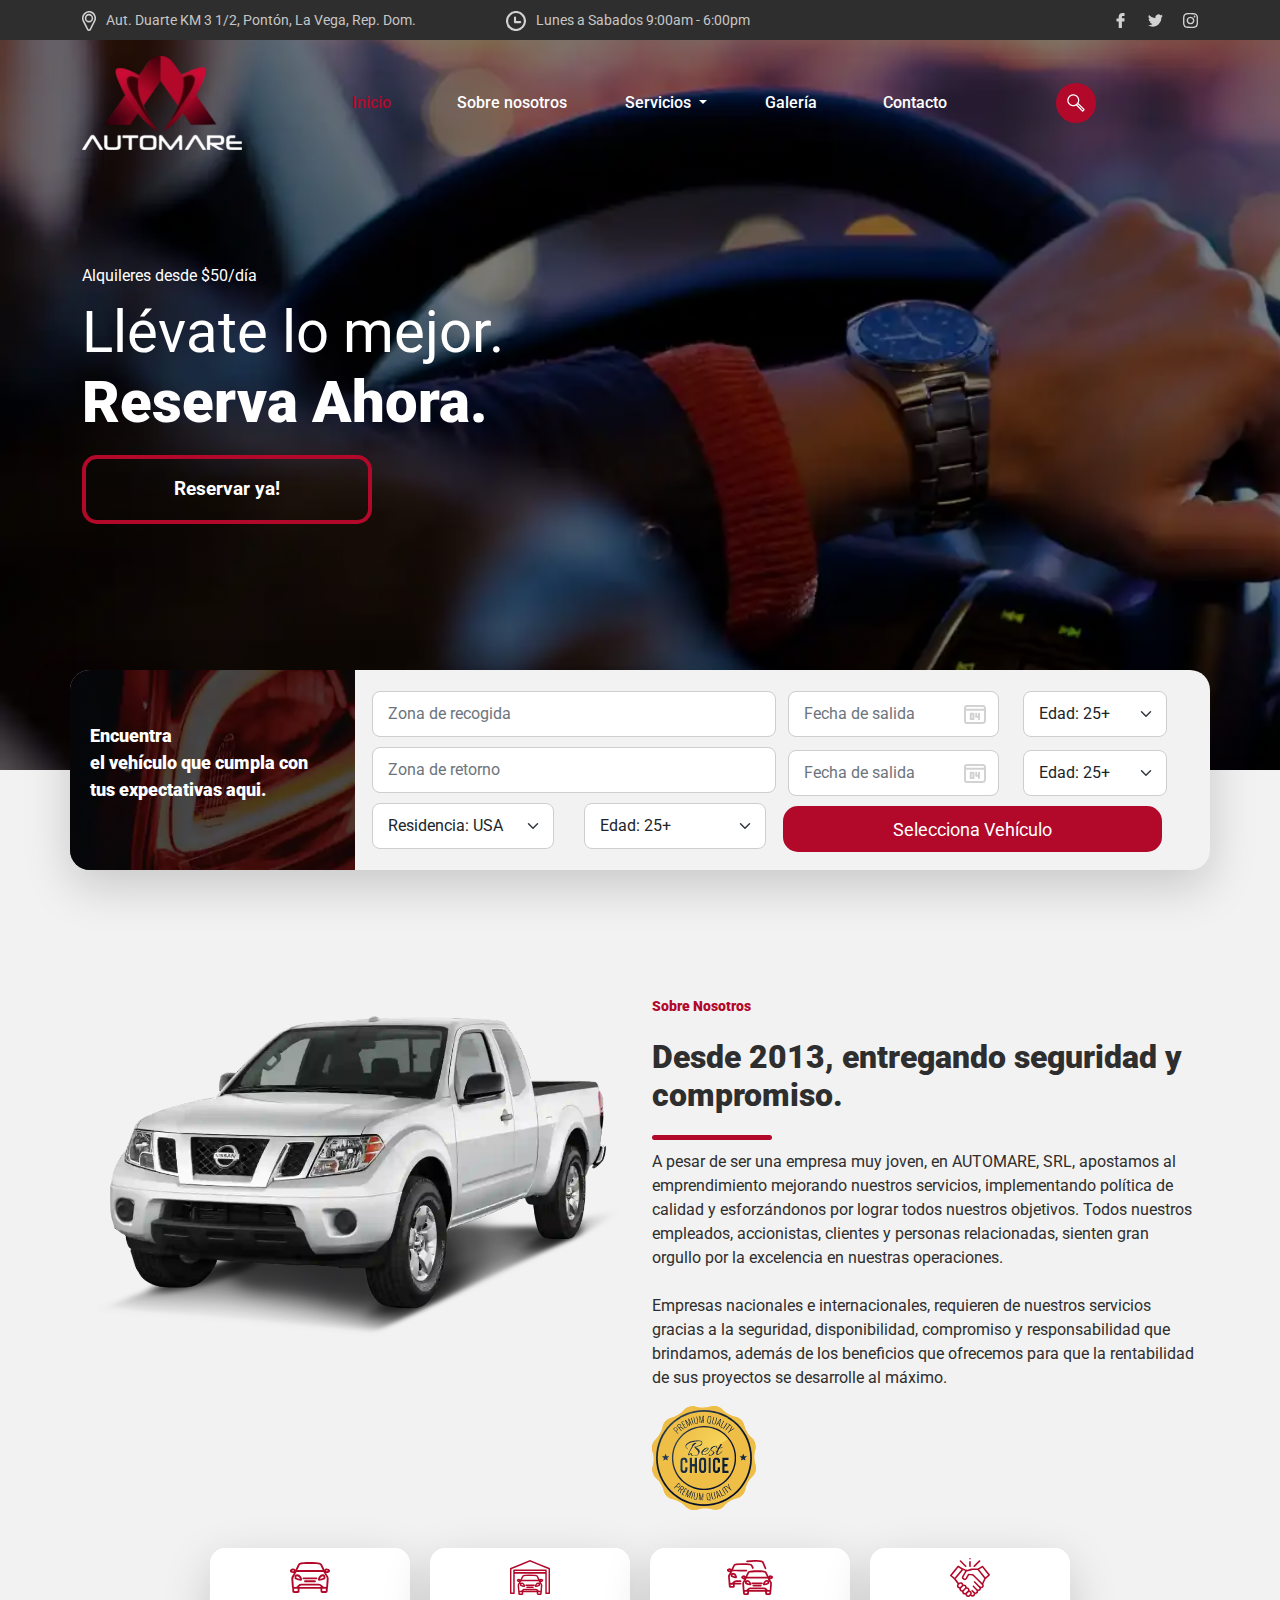
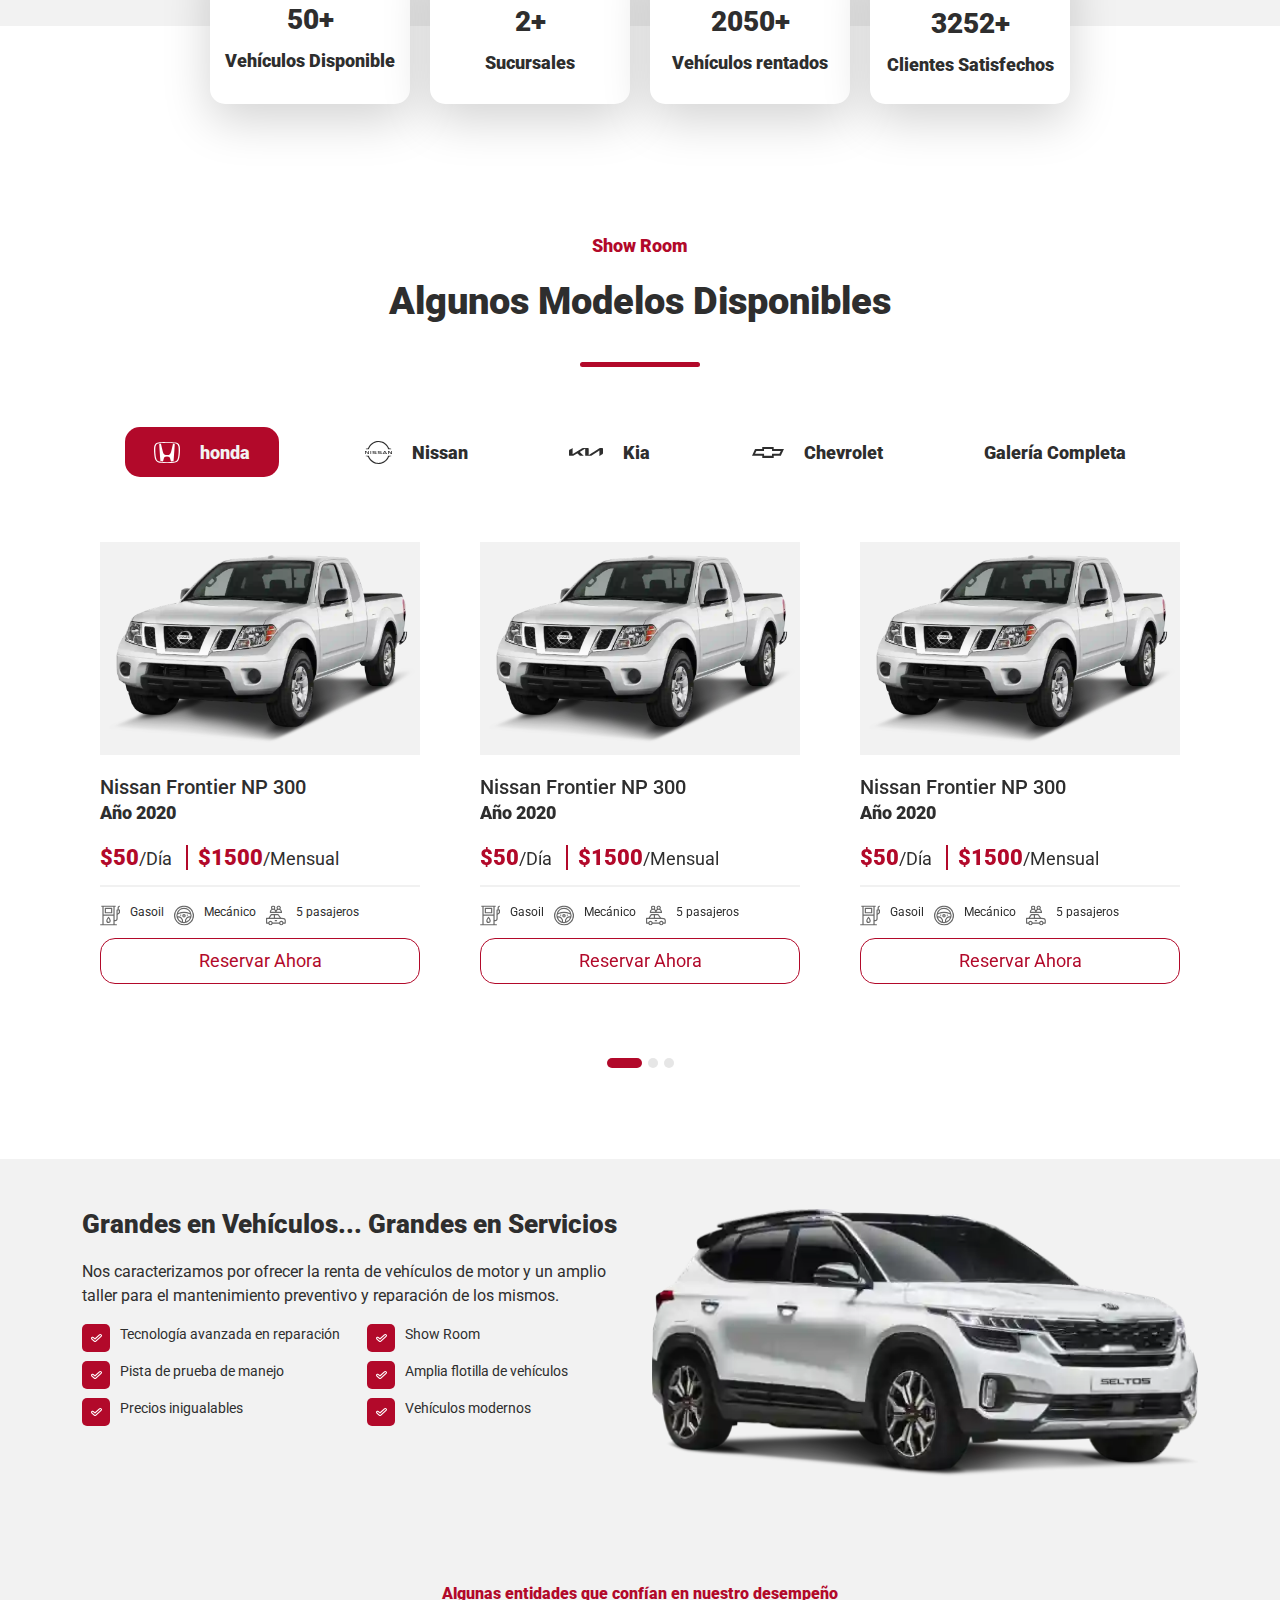
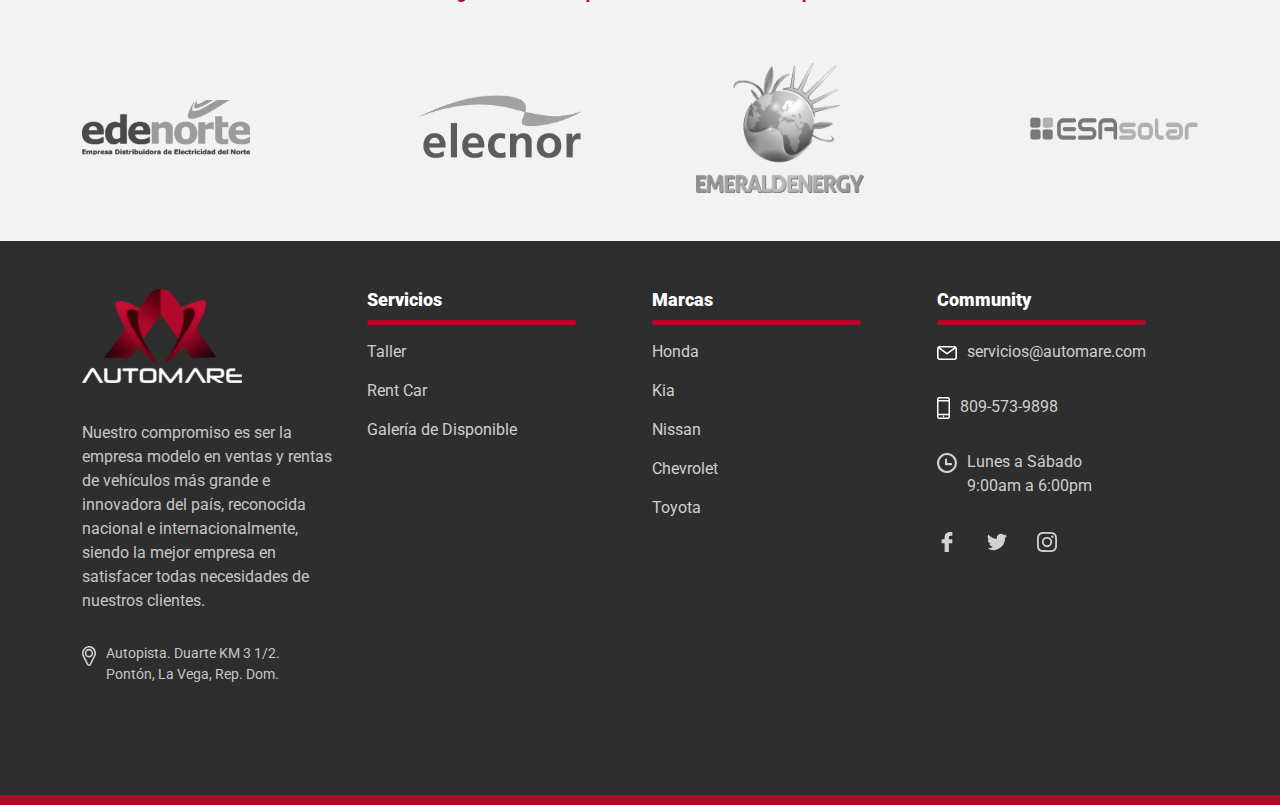
==== commit df40f2c6: "something" ====
--- a/index.html
+++ b/index.html
@@ -201,7 +201,9 @@
           compromiso y responsabilidad que brindamos, además de los beneficios que ofrecemos para que la rentabilidad de
           sus proyectos se desarrolle al máximo.
         </p>
-        <img src="./assets/img/medalla.png">
+        <figure >
+          <img src="./assets/img/medalla.png">
+        </figure>
       </div>
     </div>
   </div>
@@ -662,7 +664,7 @@
           <h5>Marcas</h5>
           <div class="barra"></div>
           <ul class="list-unstyled">
-            <li class="mb-2"><a href="#">honda</a></li>
+             <li class="mb-2"><a href="#">Honda</a></li>
             <li class="mb-2"><a href="#">Kia</a></li>
             <li class="mb-2"><a href="#">Nissan</a></li>
             <li class="mb-2"><a href="#">Chevrolet</a></li>
--- a/styles/index.min.css
+++ b/styles/index.min.css
@@ -1 +1 @@
-.container,.container header,.navBlack,.navBlack .contactHeader{color:#c6c6c6!important}body,html{font-family:Roboto,sans-serif!important;background:#f2f2f2!important;margin:0;padding:0}.center{display:flex;align-items:center;justify-content:center}.navBlack{background:#2e2e2e}.navBlack p{margin:0;font-size:14px}.navBlack .contactHeader{display:flex;align-items:center;justify-content:space-between;flex-wrap:wrap}.navBlack .contactHeader__contact{display:flex;align-items:center;justify-content:center;min-height:40px;gap:90px}@media (max-width:992px){.navBlack .contactHeader__contact{gap:0;flex-direction:column;align-items:flex-start}.navBlack .contactHeader__contact p{margin:0}.navBlack .contactHeader .item{margin-bottom:20px}}.navBlack .contactHeader .item{display:flex;align-items:center;gap:10px}.navBlack .contactHeader__social{display:flex;gap:20px}.navBlack .contactHeader__social img{width:15px;height:15px}.navBlack .contactHeader__social img:hover{cursor:pointer;transform:scale(1.2);transition:.2s}@media (max-width:575px){.navBlack .contactHeader__social img{width:20px;height:20px}}.container{z-index:100!important}.container header{z-index:100!important;background:0 0!important}@media (max-width:992px){.container header{display:flex!important;justify-content:space-between!important;padding:0 1rem}}.container header a img{color:#c6c6c6}.container header .dropdown,.container header .dropdown a{text-decoration:none}.container header .dropdown a:hover{text-decoration:underline #b2092a 2px!important}.container header .dropdown li{display:flex!important;align-items:center!important}.container header .dropdown li a{color:#000!important;text-decoration:none}.container header .dropdown li a:hover{text-decoration:underline #b2092a 2px!important}.container header ul{z-index:100!important;gap:50px!important}.container header ul li{display:flex!important;align-items:center!important}.container header ul li a{font-size:16px!important;font-weight:500;color:#fff!important}.container header ul li a:hover{text-decoration:underline #b2092a 2px}.container header ul li .current{color:#b2092a!important}@media (max-width:992px){.container header ul{display:none}}.container header .searchButton{height:40px;width:40px;border-radius:50%!important;background-color:#b2092a!important;display:flex;align-items:center;justify-content:center;cursor:pointer}.container header .searchButton img{height:18px;width:18px}.hamburger{display:none;height:30px;width:30px;padding:20px;-webkit-transform:translate3d(0,0,0);transform:translate3d(0,0,0);-webkit-transition:-webkit-transform .25s cubic-bezier(.05,1.04,.72,.98);transition:transform .25s cubic-bezier(.05,1.04,.72,.98);z-index:1002;cursor:pointer;-webkit-user-select:none;-moz-user-select:none;-ms-user-select:none;user-select:none}@media (max-width:992px){.container header .searchButton{display:none}.hamburger{display:block}}.hamburger.is-active{position:fixed;background-color:transparent;right:25px;top:0}._layer{background:#f2f2f2;margin-bottom:4px;border-radius:2px;width:28px;height:4px;opacity:1;-webkit-transform:translate3d(0,0,0);transform:translate3d(0,0,0);-webkit-transition:all .25s cubic-bezier(.05,1.04,.72,.98);transition:all .25s cubic-bezier(.05,1.04,.72,.98)}.hamburger:hover .-top{-webkit-transform:translateY(-100%);-ms-transform:translateY(-100%);transform:translateY(-100%)}.hamburger:hover .-bottom{-webkit-transform:translateY(50%);-ms-transform:translateY(100%);transform:translateY(100%)}.hamburger.is-active .-top{-webkit-transform:translateY(200%) rotate(45deg)!important;-ms-transform:translateY(200%) rotate(45deg)!important;transform:translateY(200%) rotate(45deg)!important}.hamburger.is-active .-mid{opacity:0}.hamburger.is-active .-bottom{-webkit-transform:translateY(-200%) rotate(135deg)!important;-ms-transform:translateY(-200%) rotate(135deg)!important;transform:translateY(-200%) rotate(135deg)!important}.menuppal.is_active{transform:translate3d(0,0,0)}.menuppal{background-color:#2e2e2e;bottom:0;left:0;top:0;right:0;overflow-y:hidden;position:fixed;transform:translate3d(0,-100%,0);transition:transform .35s cubic-bezier(.05,1.04,.72,.98) 0s;z-index:1001;padding-top:20px;display:flex;align-items:center;flex-direction:column;gap:40px}.menuppal>ul{margin:0;padding:0}@media (max-width:992px){.menuppal>ul{display:block!important}}.menuppal ul li{list-style:none;text-align:center;font-family:Verdadna,Arial,Helvetica;font-size:1.5rem;line-height:3em;height:3em;color:#369;text-transform:none;font-weight:700}.menuppal ul li a{padding:0!important;text-decoration:none;color:#369}.menuppal ul li a:hover{text-decoration:none;color:#333}.footer,.footer__item{color:#c6c6c6!important}.footer{border-bottom:10px #b2092a solid;background:#2e2e2e}.footer__item{display:flex;gap:10px;margin:30px 0}.footer__item .item{display:flex;gap:20px}.footer__item p{font-size:14px}.footer h5{font-size:18px;color:#fff;font-weight:900}.footer .barra{width:80%;border-radius:10px;border-bottom:5px solid #b2092a;margin:10px 0}.footer li{margin:15px 0}.footer li a{color:#cecece;text-decoration:none}.footer li a:hover{color:#b2092a}.footer .item{display:flex;gap:10px}.footer .social{display:flex;gap:30px}.footer .social img{width:20px;height:20px}.main_container{background-image:linear-gradient(rgba(0,0,0,.5),rgba(0,0,0,.5)),url(../assets/img/home-background.webp);background-attachment:fixed;background-size:cover;min-height:730px}@media (max-width:992px){.main_container{min-height:0}}.mainContent{display:flex!important;align-items:center!important;margin-top:50px!important}@media (max-width:575px){.mainContent{padding-inline:0!important}}.mainContent div{height:100%;color:#fff;display:flex;flex-direction:column;gap:10px}.mainContent div p{padding:0;margin:0;font-size:18px}.mainContent div h1{font-size:58px;font-weight:400;padding:0}@media (max-width:1200px){.mainContent div h1{font-size:46px}}@media (max-width:575px){.mainContent div h1{font-size:40px}}.mainContent div h1 strong{font-weight:900}.mainContent div button{padding:1rem 1.5rem;font-size:1.2rem;width:290px;background-color:transparent;color:#fff;font-weight:700;border:4px solid #b2092a;border-radius:15px}.mainContent div button:hover{background-color:#b2092a}.selectVehicle{display:flex;align-items:center;justify-content:center;min-height:200px;position:relative;border-radius:20px!important;top:-100px;background:#f2f2f2;padding:0!important;overflow:hidden}.selectVehicle .bg-img{background-image:linear-gradient(rgba(0,0,0,.5),rgba(0,0,0,.5)),url(../assets/img/index-background.webp);background-repeat:no-repeat;background-size:cover;display:flex;height:200px;align-items:center;justify-content:center;color:#fff;padding:20px}.selectVehicle .bg-img p{font-size:22px;font-weight:900}@media (max-width:992px){.selectVehicle{position:static;margin-top:50px}.selectVehicle .bg-img{width:100%;overflow:hidden}.selectVehicle .form-content{width:100%!important;padding:40px 20px!important;margin:0 auto}}.selectVehicle .form-content input,.selectVehicle .form-content select{margin:5px;border-radius:8px;border:1px solid #cecece;width:100%;padding:10px 15px!important}.selectVehicle .form-content .selects{display:flex;align-items:center;gap:20px;padding:0!important}@media (max-width:992px){.selectVehicle .form-content input,.selectVehicle .form-content select{margin:5px 0}.selectVehicle .form-content .selects{flex-direction:column;gap:0;width:100%}.selectVehicle .form-content .main_content_row2{padding:0!important}}.selectVehicle .form-content .buttonWrapper{display:flex;align-items:center;justify-content:center;width:100%}.selectVehicle .form-content .buttonWrapper button{width:100%;border:none;border-radius:15px;background-color:#b2092a;color:#fff;font-size:18px;height:46px}.selectVehicle .form-content .main_content_row2 .dataTime{position:relative}.selectVehicle .form-content .main_content_row2 .dataTime img{position:absolute;top:19px;right:20px}.vehicleSection{overflow:visible;margin-bottom:100px}.vehicleSection__img img{width:100%}.vehicleSection__description span{color:#b2092a;font-weight:900;font-size:18px}.vehicleSection__description h2{color:#2e2e2e;font-weight:900;margin:20px 0}.vehicleSection__description .barra{width:120px;border-radius:10px;border-bottom:5px solid #b2092a;margin:10px 0}.vehicleSection__description p{color:#2e2e2e}.cardsWithIcons{margin-top:40px!important;position:relative;top:calc(-156px / 2);display:grid;justify-content:center;gap:20px;width:100%;grid-template-columns:repeat(4,200px)}@media (max-width:992px){.cardsWithIcons{grid-template-columns:repeat(2,200px)}}.cardsWithIcons__item{width:200px;border-radius:15px!important;color:#2e2e2e;gap:10px;padding:10px;display:flex;align-items:center;flex-direction:column;justify-content:center;background-color:#fff}.cardsWithIcons__item h3{font-size:28px;font-weight:900;margin:0}.cardsWithIcons__item p,.vehiclesAvaliable__title span{font-size:18px;font-weight:900}.white{background-color:#fff!important}.vehiclesAvaliable{display:flex;align-items:center;justify-content:center;flex-direction:column;flex-wrap:wrap;margin-top:50px!important;gap:50px}.vehiclesAvaliable__title{gap:20px;display:flex;align-items:center;justify-content:center;flex-direction:column}.vehiclesAvaliable__title span{color:#b2092a}.vehiclesAvaliable__title h2{font-size:38px;font-weight:900;color:#2e2e2e}.vehiclesAvaliable__title .barra{width:120px;border-radius:10px;border-bottom:5px solid #b2092a;margin:10px 0}.vehiclesAvaliable__brands{display:flex;align-items:center;justify-content:space-between;flex-wrap:wrap;width:100%}@media (max-width:467px){.cardsWithIcons{grid-template-columns:200px}.vehiclesAvaliable__title h2{font-size:22px}.vehiclesAvaliable__brands{flex-direction:column;gap:20px}}.vehiclesAvaliable__brands .wrapper{width:calc(100% / 3);display:flex;align-items:center;justify-content:space-between}@media (max-width:992px){.vehiclesAvaliable__brands .wrapper{flex-direction:column;gap:20px}.vehiclesAvaliable__brands .lastOne{display:flex;align-items:center;justify-content:center;width:100%}}.vehiclesAvaliable__brands .actived{background-color:#b2092a}.vehiclesAvaliable__brands .actived p{color:#f2f2f2!important;font-size:18px!important;font-weight:900!important}.vehiclesAvaliable__brands .item,.vehiclesAvaliable__brands .lastOne{display:flex;align-items:center;height:50px;border-radius:15px;border:none;gap:20px;padding:1rem 1.8rem}.vehiclesAvaliable__brands .item p,.vehiclesAvaliable__brands .lastOne p{color:#2e2e2e;font-size:18px;font-weight:900;margin:0}.vehiclesAvaliable #myCarousel{margin-bottom:150px}.vehiclesAvaliable #myCarousel .carousel-indicators{bottom:-75px;display:flex;align-items:center}.vehiclesAvaliable #myCarousel .carousel-indicators button{background-color:#cecece;border:none;border-radius:50%;height:10px;width:10px}.vehiclesAvaliable #myCarousel .carousel-indicators button.active{background-color:#b2092a;width:30px;border-radius:10px;border-right:5px solid #b2092a}.vehiclesAvaliable .carousel-inner{overflow:visible!important}.vehiclesAvaliable .carousel-item{cursor:default!important}.vehiclesAvaliable .carousel-item:hover,.vehiclesAvaliable .carousel-item:hover img{transform:none!important}.vehiclesAvaliable__cards .cards{display:grid;grid-template-columns:repeat(3,350px);justify-content:center;gap:30px}@media (max-width:1200px){.vehiclesAvaliable__cards .cards{grid-template-columns:repeat(3,300px)}}@media (max-width:992px){.vehiclesAvaliable__cards .cards{grid-template-columns:repeat(2,300px)}}@media (max-width:768px){.vehiclesAvaliable__cards .cards{grid-template-columns:repeat(1,300px)}}.vehiclesAvaliable__cards .cards .card{border-radius:20px;padding:15px;transition:.5s;border:none!important}.vehiclesAvaliable__cards .cards .card:hover{box-shadow:0 1rem 3rem rgba(0,0,0,.175)!important}.vehiclesAvaliable__cards .cards .card__img{background-color:#f2f2f2;overflow:hidden!important}.vehiclesAvaliable__cards .cards .card__img img{width:100%;height:auto;border-radius:0!important;transition:none!important}.vehiclesAvaliable__cards .cards .card__img img:hover{transform:none!important}.vehiclesAvaliable__cards .cards .card__title{margin:20px 0;font-size:18px;font-weight:900;color:#2e2e2e}.vehiclesAvaliable__cards .cards .card__title h5,.vehiclesAvaliable__cards .cards .card__title p{margin:0}.vehiclesAvaliable__cards .cards .card__price{margin:-5px 0}.vehiclesAvaliable__cards .cards .card__price p{margin:0;font-size:18px;color:#2e2e2e}.vehiclesAvaliable__cards .cards .card__price p span{color:#b2092a;font-weight:900;font-size:22px}.vehiclesAvaliable__cards .cards .card__price p .BarraLateral{border-left:2px #b2092a solid;height:100%;margin:0 10px}.vehiclesAvaliable__cards .cards .card hr{height:2px}.vehiclesAvaliable__cards .cards .card__features{display:flex;align-items:center;gap:10px}.vehiclesAvaliable__cards .cards .card__features .icon{display:flex;gap:10px}.vehiclesAvaliable__cards .cards .card__features .icon p{margin:0;color:#2e2e2e;font-size:12px}.vehiclesAvaliable__cards .cards .card__features .icon img{width:20px!important;height:25px!important;border-radius:0!important;box-shadow:none!important;transition:.25s linear}.vehiclesAvaliable__cards .cards .card button{margin:10px 0;width:100%;border:1px solid #b2092a;background-color:transparent;border-radius:15px;color:#b2092a;font-size:18px;height:46px}.vehiclesAvaliable__cards .cards .card button:hover{background-color:#b2092a;color:#fff}.creditsSection{margin-top:50px;color:#2e2e2e!important;display:flex}.creditsSection__description h2{font-weight:900;font-size:26px;margin-bottom:20px}.creditsSection__description .item{display:flex;gap:10px}.creditsSection__description .item p{font-size:14px}.creditsSection__description .item .check{display:flex;align-items:center;justify-content:center;width:28px!important;height:28px!important;border-radius:5px;background-color:#b2092a}.creditsSection__description .item .check img{width:11px}.creditsSection__img img{width:100%}.creditsCompanies{display:flex;flex-direction:column;margin-top:50px}.creditsCompanies h3{font-weight:900;color:#b2092a;font-size:16px;text-align:center}.creditsCompanies__companies{display:flex;justify-content:space-between;align-items:center}@media (max-width:533px){.creditsCompanies__companies{flex-direction:column;gap:50px}}.creditsCompanies__companies .column{display:flex;justify-content:space-between;align-items:center;width:45%}@media (max-width:992px){.creditsCompanies__companies .column{flex-direction:column;gap:50px}}.creditsCompanies__companies .column img{filter:grayscale(100%)}+.container,.container header,.navBlack,.navBlack .contactHeader{color:#c6c6c6!important}body,html{font-family:Roboto,sans-serif!important;background:#f2f2f2!important;margin:0;padding:0}.center{display:flex;align-items:center;justify-content:center}.navBlack{background:#2e2e2e}.navBlack p{margin:0;font-size:14px}.navBlack .contactHeader{display:flex;align-items:center;justify-content:space-between;flex-wrap:wrap}.navBlack .contactHeader__contact{display:flex;align-items:center;justify-content:center;min-height:40px;gap:90px}@media (max-width:992px){.navBlack .contactHeader__contact{gap:0;flex-direction:column;align-items:flex-start}.navBlack .contactHeader__contact p{margin:0}.navBlack .contactHeader .item{margin-bottom:20px}}.navBlack .contactHeader .item{display:flex;align-items:center;gap:10px}.navBlack .contactHeader__social{display:flex;gap:20px}.navBlack .contactHeader__social img{width:15px;height:15px}.navBlack .contactHeader__social img:hover{cursor:pointer;transform:scale(1.2);transition:.2s}@media (max-width:575px){.navBlack .contactHeader__social img{width:20px;height:20px}}.container{z-index:100!important}.container header{z-index:100!important;background:0 0!important}@media (max-width:992px){.container header{display:flex!important;justify-content:space-between!important;padding:0 1rem}}.container header a img{color:#c6c6c6}.container header .dropdown,.container header .dropdown a{text-decoration:none}.container header .dropdown a:hover{text-decoration:underline #b2092a 2px!important}.container header .dropdown li{display:flex!important;align-items:center!important}.container header .dropdown li a{color:#000!important;text-decoration:none}.container header .dropdown li a:hover{text-decoration:underline #b2092a 2px!important}.container header ul{z-index:100!important;gap:50px!important}.container header ul li{display:flex!important;align-items:center!important}.container header ul li a{font-size:16px!important;font-weight:500;color:#fff!important}.container header ul li a:hover{text-decoration:underline #b2092a 2px}.container header ul li .current{color:#b2092a!important}@media (max-width:992px){.container header ul{display:none}}.container header .searchButton{height:40px;width:40px;border-radius:50%!important;background-color:#b2092a!important;display:flex;align-items:center;justify-content:center;cursor:pointer}.container header .searchButton img{height:18px;width:18px}.hamburger{display:none;height:30px;width:30px;padding:20px;-webkit-transform:translate3d(0,0,0);transform:translate3d(0,0,0);-webkit-transition:-webkit-transform .25s cubic-bezier(.05,1.04,.72,.98);transition:transform .25s cubic-bezier(.05,1.04,.72,.98);z-index:1002;cursor:pointer;-webkit-user-select:none;-moz-user-select:none;-ms-user-select:none;user-select:none}@media (max-width:992px){.container header .searchButton{display:none}.hamburger{display:block}}.hamburger.is-active{position:fixed;background-color:transparent;right:25px;top:0}._layer{background:#f2f2f2;margin-bottom:4px;border-radius:2px;width:28px;height:4px;opacity:1;-webkit-transform:translate3d(0,0,0);transform:translate3d(0,0,0);-webkit-transition:all .25s cubic-bezier(.05,1.04,.72,.98);transition:all .25s cubic-bezier(.05,1.04,.72,.98)}.hamburger:hover .-top{-webkit-transform:translateY(-100%);-ms-transform:translateY(-100%);transform:translateY(-100%)}.hamburger:hover .-bottom{-webkit-transform:translateY(50%);-ms-transform:translateY(100%);transform:translateY(100%)}.hamburger.is-active .-top{-webkit-transform:translateY(200%) rotate(45deg)!important;-ms-transform:translateY(200%) rotate(45deg)!important;transform:translateY(200%) rotate(45deg)!important}.hamburger.is-active .-mid{opacity:0}.hamburger.is-active .-bottom{-webkit-transform:translateY(-200%) rotate(135deg)!important;-ms-transform:translateY(-200%) rotate(135deg)!important;transform:translateY(-200%) rotate(135deg)!important}.menuppal.is_active{transform:translate3d(0,0,0)}.menuppal{background-color:#2e2e2e;bottom:0;left:0;top:0;right:0;overflow-y:hidden;position:fixed;transform:translate3d(0,-100%,0);transition:transform .35s cubic-bezier(.05,1.04,.72,.98) 0s;z-index:1001;padding-top:20px;display:flex;align-items:center;flex-direction:column;gap:40px}.menuppal>ul{margin:0;padding:0}@media (max-width:992px){.menuppal>ul{display:block!important}}.menuppal ul li{list-style:none;text-align:center;font-family:Verdadna,Arial,Helvetica;font-size:1.5rem;line-height:3em;height:3em;color:#369;text-transform:none;font-weight:700}.menuppal ul li a{padding:0!important;text-decoration:none;color:#369}.menuppal ul li a:hover{text-decoration:none;color:#333}.footer,.footer__item{color:#c6c6c6!important}.footer{border-bottom:10px #b2092a solid;background:#2e2e2e}.footer__item{display:flex;gap:10px;margin:30px 0}.footer__item .item{display:flex;gap:20px}.footer__item p{font-size:14px}.footer h5{font-size:18px;color:#fff;font-weight:900}.footer .barra{width:80%;border-radius:10px;border-bottom:5px solid #b2092a;margin:10px 0}.footer li{margin:15px 0}.footer li a{color:#cecece;text-decoration:none}.footer li a:hover{color:#b2092a}.footer .item{display:flex;gap:10px}.footer .social{display:flex;gap:30px}.footer .social img{width:20px;height:20px}.main_container{background-image:linear-gradient(rgba(0,0,0,.5),rgba(0,0,0,.5)),url(../assets/img/home-background.webp);background-attachment:fixed;background-size:cover;min-height:730px}@media (max-width:992px){.main_container{min-height:0}}.mainContent{display:flex!important;align-items:center!important;margin-top:50px!important}@media (max-width:575px){.mainContent{padding-inline:0!important}}.mainContent div{height:100%;color:#fff;display:flex;flex-direction:column;gap:10px}.mainContent div p{padding:0;margin:0;font-size:16px}.mainContent div h1{font-size:58px;font-weight:400;padding:0}@media (max-width:1200px){.mainContent div h1{font-size:46px}}@media (max-width:575px){.mainContent div h1{font-size:40px}}.mainContent div h1 strong{font-weight:900}.mainContent div button{padding:1rem 1.5rem;font-size:1.2rem;width:290px;background-color:transparent;color:#fff;font-weight:700;border:4px solid #b2092a;border-radius:15px}.mainContent div button:hover{background-color:#b2092a}.selectVehicle{display:flex;align-items:center;justify-content:center;min-height:200px;position:relative;border-radius:20px!important;top:-100px;background:#f2f2f2;padding:0!important;overflow:hidden}.selectVehicle .bg-img{background-image:linear-gradient(rgba(0,0,0,.7),rgba(0,0,0,.7)),url(../assets/img/index-background.webp);background-repeat:no-repeat;background-size:cover;display:flex;height:200px;align-items:center;justify-content:center;color:#fff;padding:20px}.selectVehicle .bg-img p{font-size:18px;font-weight:900}@media (max-width:992px){.selectVehicle{position:static;margin-top:50px}.selectVehicle .bg-img{width:100%;overflow:hidden}.selectVehicle .form-content{width:100%!important;padding:40px 20px!important;margin:0 auto}}.selectVehicle .form-content input,.selectVehicle .form-content select{margin:5px;border-radius:8px;border:1px solid #cecece;width:100%;padding:10px 15px!important}.selectVehicle .form-content .selects{display:flex;align-items:center;gap:20px;padding:0!important}@media (max-width:992px){.selectVehicle .form-content input,.selectVehicle .form-content select{margin:5px 0}.selectVehicle .form-content .selects{flex-direction:column;gap:0;width:100%}.selectVehicle .form-content .main_content_row2{padding:0!important}}.selectVehicle .form-content .buttonWrapper{display:flex;align-items:center;justify-content:center;width:100%}.selectVehicle .form-content .buttonWrapper button{width:100%;border:none;border-radius:15px;background-color:#b2092a;color:#fff;font-size:18px;height:46px}.selectVehicle .form-content .main_content_row2 .dataTime{position:relative}.selectVehicle .form-content .main_content_row2 .dataTime img{position:absolute;top:19px;right:20px}.vehicleSection{overflow:visible;margin-bottom:100px}.vehicleSection__img img{width:100%}.vehicleSection__description span{color:#b2092a;font-weight:900;font-size:14px}.vehicleSection__description h2{color:#2e2e2e;font-weight:900;margin:20px 0}.vehicleSection__description .barra{width:120px;border-radius:10px;border-bottom:5px solid #b2092a;margin:10px 0}.vehicleSection__description p{color:#2e2e2e}.vehicleSection__description figure{width:100%}@media (max-width:992px){.vehicleSection__description figure{display:flex;align-items:center;justify-content:center}}.cardsWithIcons{margin-top:40px!important;position:relative;top:calc(-156px / 2);display:grid;justify-content:center;gap:20px;width:100%;grid-template-columns:repeat(4,200px)}@media (max-width:992px){.cardsWithIcons{grid-template-columns:repeat(2,200px)}}.cardsWithIcons__item{width:200px;border-radius:15px!important;color:#2e2e2e;gap:10px;padding:10px;display:flex;align-items:center;flex-direction:column;justify-content:center;background-color:#fff}.cardsWithIcons__item h3{font-size:28px;font-weight:900;margin:0}.cardsWithIcons__item p,.vehiclesAvaliable__title span{font-size:18px;font-weight:900}.white{background-color:#fff!important}.vehiclesAvaliable{display:flex;align-items:center;justify-content:center;flex-direction:column;flex-wrap:wrap;margin-top:50px!important;gap:50px}.vehiclesAvaliable__title{gap:20px;display:flex;align-items:center;justify-content:center;flex-direction:column}.vehiclesAvaliable__title span{color:#b2092a}.vehiclesAvaliable__title h2{font-size:38px;font-weight:900;color:#2e2e2e}@media (max-width:768px){.vehiclesAvaliable__title h2{font-size:32px}}.vehiclesAvaliable__title .barra{width:120px;border-radius:10px;border-bottom:5px solid #b2092a;margin:10px 0}.vehiclesAvaliable__brands{display:flex;align-items:center;justify-content:space-evenly;flex-wrap:wrap;width:100%}@media (max-width:467px){.cardsWithIcons{grid-template-columns:200px}.vehiclesAvaliable__title h2{font-size:22px}.vehiclesAvaliable__brands{flex-direction:column;gap:20px}}.vehiclesAvaliable__brands .wrapper{width:calc(100% / 3);display:flex;align-items:center;justify-content:space-between}@media (max-width:992px){.vehiclesAvaliable__brands .wrapper{flex-direction:column;gap:20px}.vehiclesAvaliable__brands .lastOne{display:flex;align-items:center;justify-content:center;width:100%}}.vehiclesAvaliable__brands .actived{background-color:#b2092a}.vehiclesAvaliable__brands .actived p{color:#f2f2f2!important;font-size:18px!important;font-weight:900!important}.vehiclesAvaliable__brands .item,.vehiclesAvaliable__brands .lastOne{display:flex;align-items:center;height:50px;border-radius:15px;border:none;gap:20px;padding:1rem 1.8rem}.vehiclesAvaliable__brands .item p,.vehiclesAvaliable__brands .lastOne p{color:#2e2e2e;font-size:18px;font-weight:900;margin:0}.vehiclesAvaliable #myCarousel{margin-bottom:150px}.vehiclesAvaliable #myCarousel .carousel-indicators{bottom:-75px;display:flex;align-items:center}.vehiclesAvaliable #myCarousel .carousel-indicators button{background-color:#cecece;border:none;border-radius:50%;height:10px;width:10px}.vehiclesAvaliable #myCarousel .carousel-indicators button.active{background-color:#b2092a;width:30px;border-radius:10px;border-right:5px solid #b2092a}.vehiclesAvaliable .carousel-inner{overflow:visible!important}.vehiclesAvaliable .carousel-item{cursor:default!important}.vehiclesAvaliable .carousel-item:hover,.vehiclesAvaliable .carousel-item:hover img{transform:none!important}.vehiclesAvaliable__cards .cards{display:grid;grid-template-columns:repeat(3,350px);justify-content:center;gap:30px}@media (max-width:1200px){.vehiclesAvaliable__cards .cards{grid-template-columns:repeat(3,300px)}}@media (max-width:992px){.vehiclesAvaliable__cards .cards{grid-template-columns:repeat(2,300px)}}@media (max-width:768px){.vehiclesAvaliable__cards .cards{grid-template-columns:repeat(1,300px)}}.vehiclesAvaliable__cards .cards .card{border-radius:20px;padding:15px;transition:.5s;border:none!important}.vehiclesAvaliable__cards .cards .card:hover{box-shadow:0 1rem 3rem rgba(0,0,0,.175)!important}.vehiclesAvaliable__cards .cards .card__img{background-color:#f2f2f2;overflow:hidden!important}.vehiclesAvaliable__cards .cards .card__img img{width:100%;height:auto;border-radius:0!important;transition:none!important}.vehiclesAvaliable__cards .cards .card__img img:hover{transform:none!important}.vehiclesAvaliable__cards .cards .card__title{margin:20px 0;font-size:18px;font-weight:900;color:#2e2e2e}.vehiclesAvaliable__cards .cards .card__title h5,.vehiclesAvaliable__cards .cards .card__title p{margin:0}.vehiclesAvaliable__cards .cards .card__price{margin:-5px 0}.vehiclesAvaliable__cards .cards .card__price p{margin:0;font-size:18px;color:#2e2e2e}.vehiclesAvaliable__cards .cards .card__price p span{color:#b2092a;font-weight:900;font-size:22px}.vehiclesAvaliable__cards .cards .card__price p .BarraLateral{border-left:2px #b2092a solid;height:100%;margin:0 10px}.vehiclesAvaliable__cards .cards .card hr{height:2px}.vehiclesAvaliable__cards .cards .card__features{display:flex;align-items:center;gap:10px}.vehiclesAvaliable__cards .cards .card__features .icon{display:flex;gap:10px}.vehiclesAvaliable__cards .cards .card__features .icon p{margin:0;color:#2e2e2e;font-size:12px}.vehiclesAvaliable__cards .cards .card__features .icon img{width:20px!important;height:25px!important;border-radius:0!important;box-shadow:none!important;transition:.25s linear}.vehiclesAvaliable__cards .cards .card button{margin:10px 0;width:100%;border:1px solid #b2092a;background-color:transparent;border-radius:15px;color:#b2092a;font-size:18px;height:46px}.vehiclesAvaliable__cards .cards .card button:hover{background-color:#b2092a;color:#fff}.creditsSection{margin-top:50px;color:#2e2e2e!important;display:flex}.creditsSection__description h2{font-weight:900;font-size:26px;margin-bottom:20px}.creditsSection__description .item{display:flex;gap:10px}.creditsSection__description .item p{font-size:14px}.creditsSection__description .item .check{display:flex;align-items:center;justify-content:center;width:28px!important;height:28px!important;border-radius:5px;background-color:#b2092a}.creditsSection__description .item .check img{width:11px}.creditsSection__img img{width:100%}@media (max-width:992px){.creditsSection__img img{margin-top:40px}}.creditsCompanies{display:flex;flex-direction:column;gap:20px;margin-top:50px}.creditsCompanies h3{font-weight:900;color:#b2092a;font-size:16px;text-align:center;margin:40px 0}.creditsCompanies__companies{display:flex;justify-content:space-between;align-items:center}@media (max-width:533px){.creditsCompanies__companies{flex-direction:column;gap:50px}}.creditsCompanies__companies .column{display:flex;justify-content:space-between;align-items:center;width:45%}@media (max-width:992px){.creditsCompanies__companies .column{flex-direction:column;gap:50px}}.creditsCompanies__companies .column img{filter:grayscale(100%)}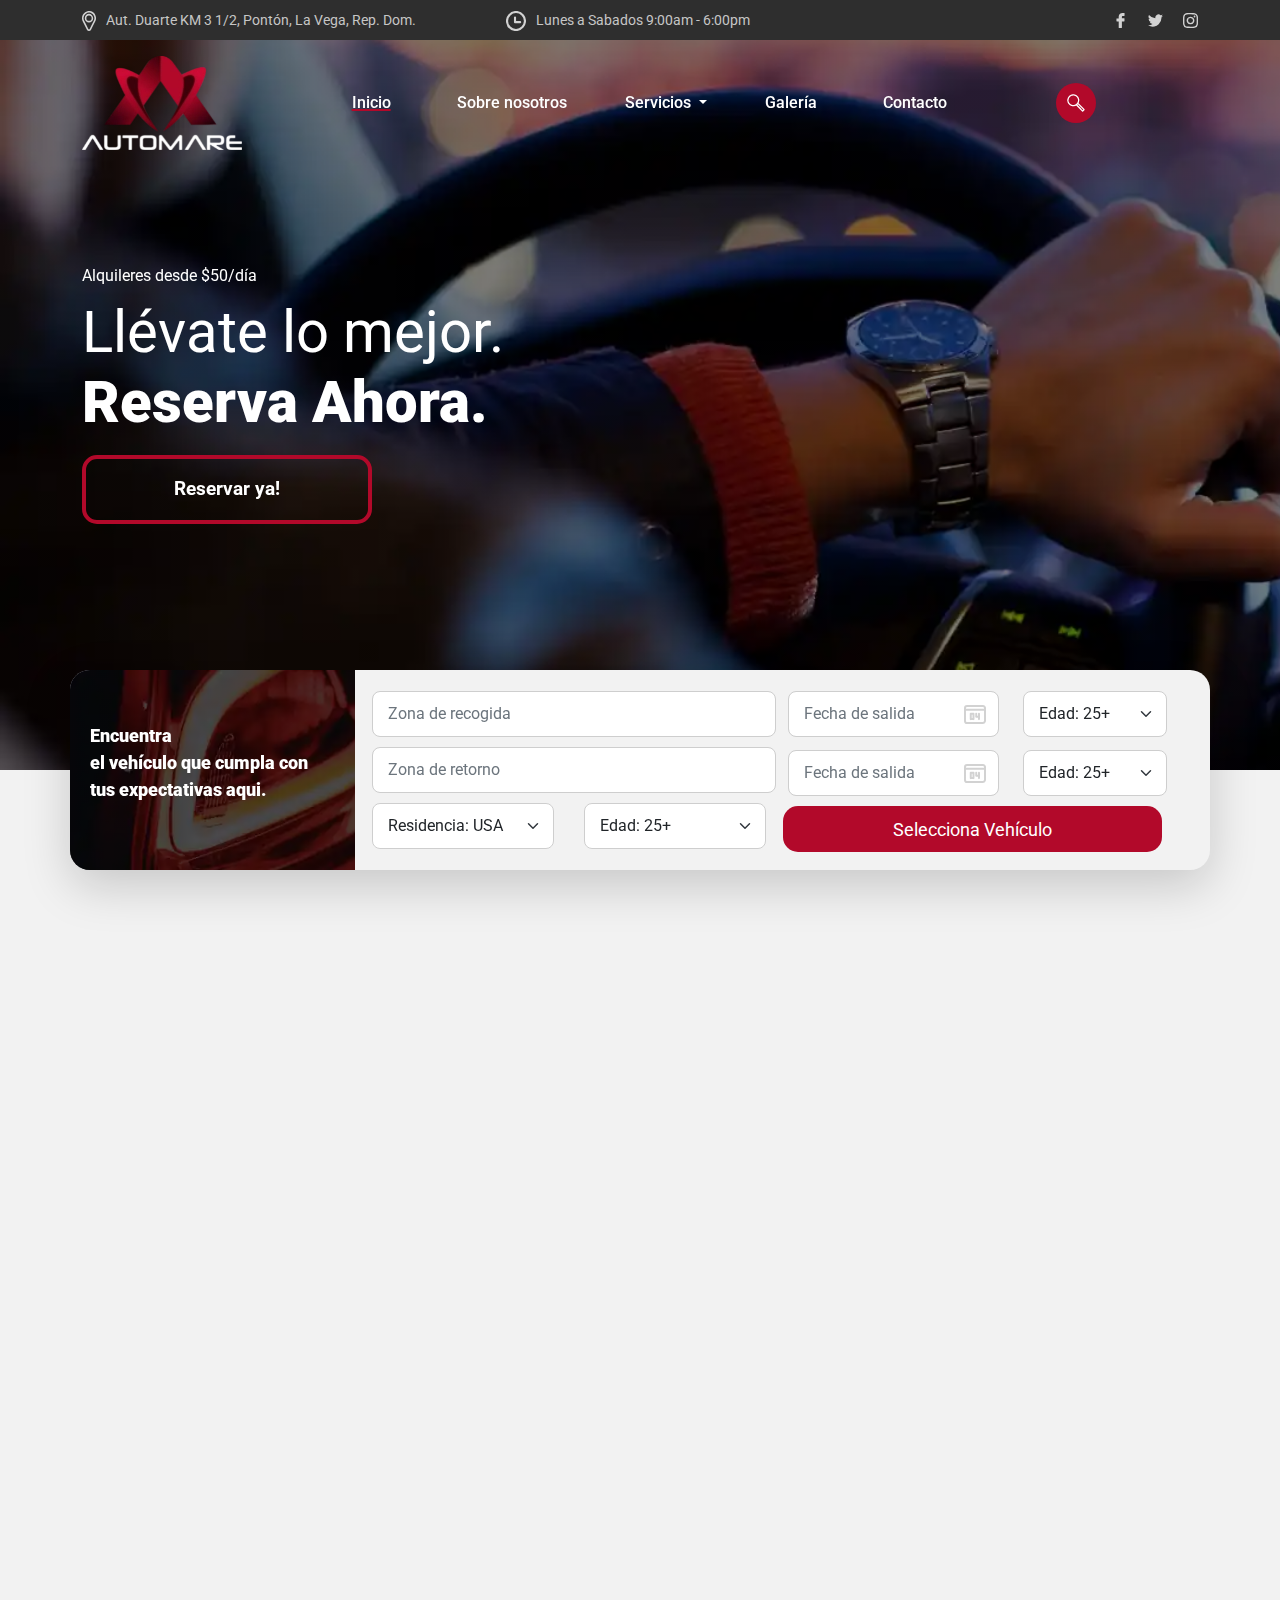
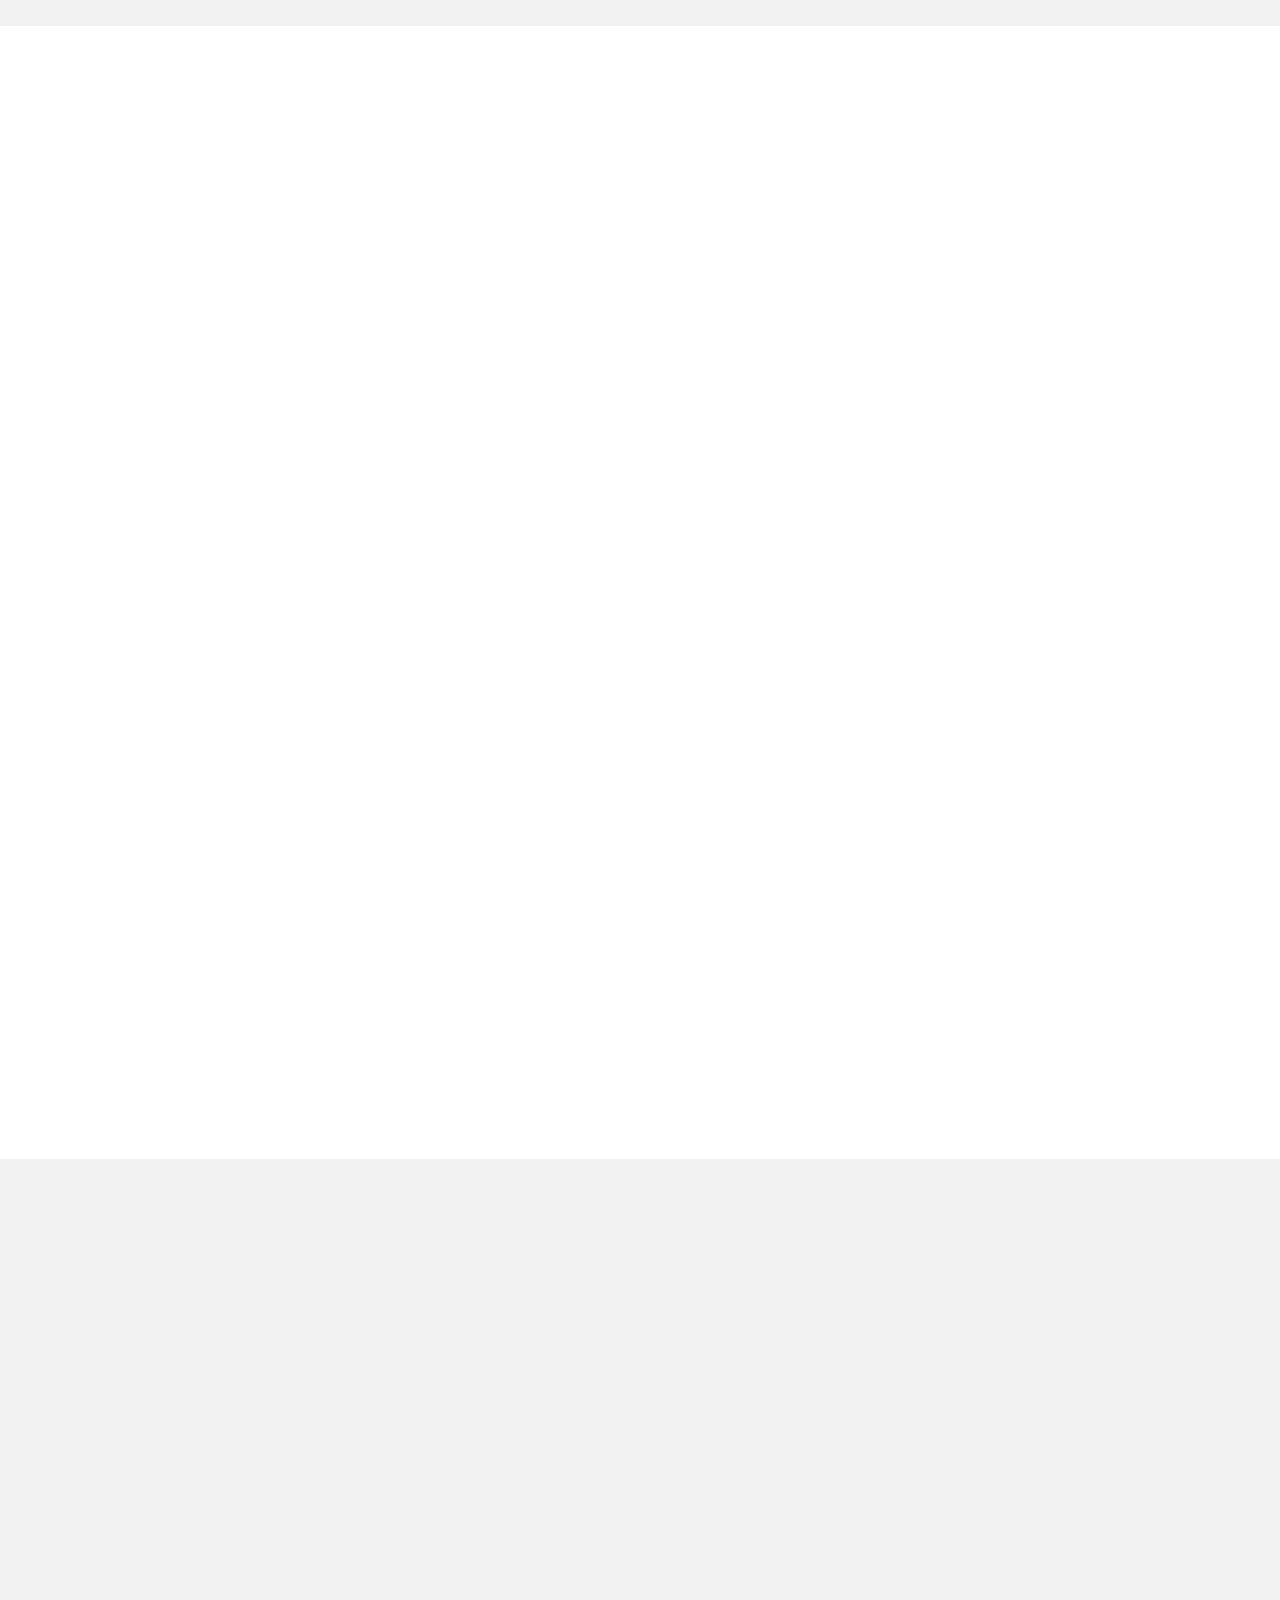
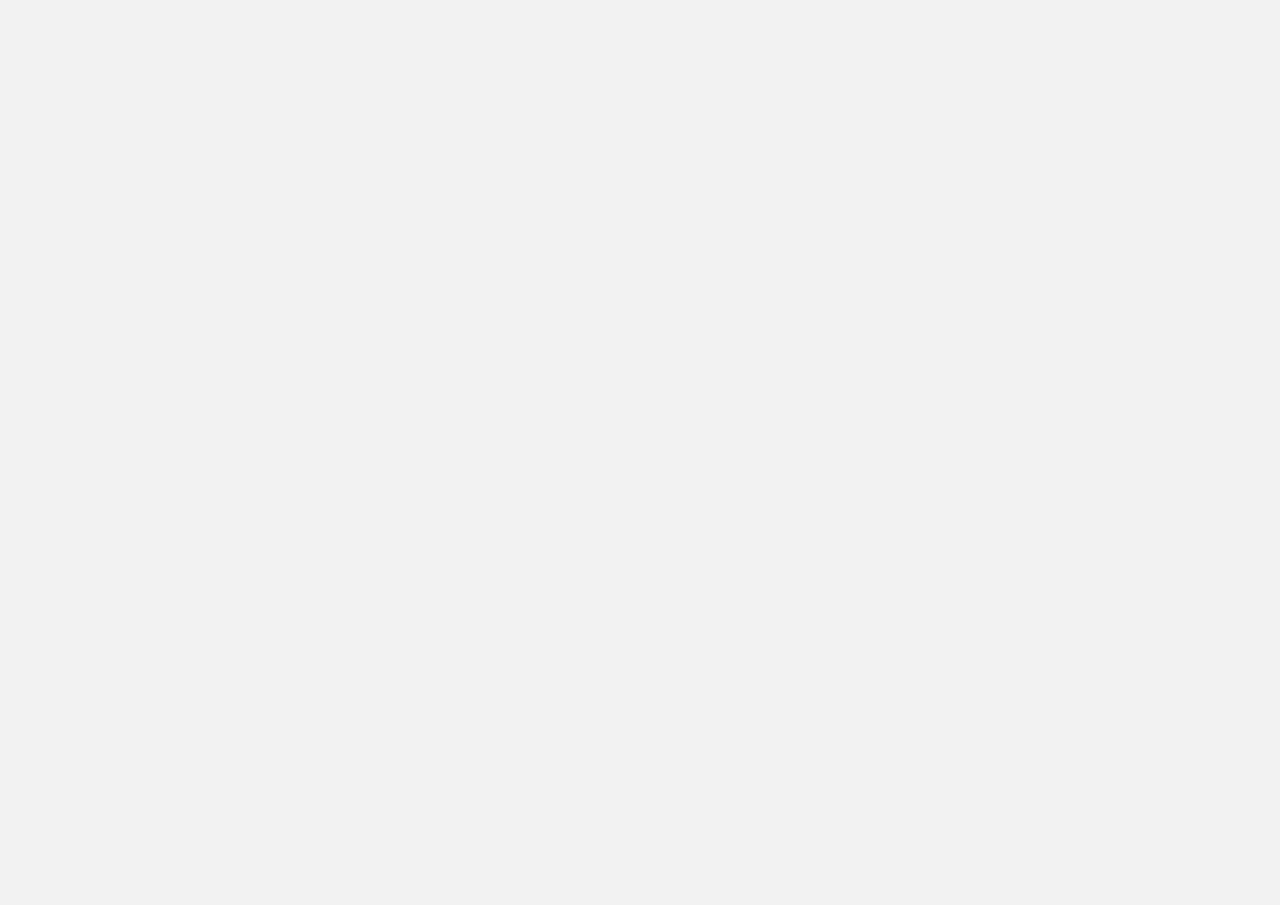
==== commit 1c76ddd6: "animations and search modal implemented" ====
--- a/index.html
+++ b/index.html
@@ -14,6 +14,8 @@
     rel="stylesheet">
   <title>Automare</title>
   <link rel="shortcut icon" href="./assets/icons/automare_favicon.png" type="image/x-icon">
+  <link href="./styles/aos.css" rel="stylesheet">
+  <script src="./js/aos.js"></script>
 
 </head>
 
@@ -61,17 +63,19 @@
   <div class="main_container">
     <div class="container" id="main">
       <header class="d-flex flex-wrap align-items-center justify-content-center justify-content-md-between py-3 mb-4">
-        <a href="./index.html">
+        <a data-aos="fade-down" data-aos-duration="1500" href="./index.html">
           <img src="./assets/img/Logo-Automare-Blanco.webp">
         </a>
-        <ul class="nav col-12 col-md-auto mb-2 justify-content-center mb-md-0">
-          <li><a href="./index.html" class="nav-link px-2 link-light current">Inicio</a></li>
+        <ul data-aos="fade-down" data-aos-duration="1500"
+          class="nav col-12 col-md-auto mb-2 justify-content-center mb-md-0">
+          <li><a data-aos="fade-down" data-aos-duration="1500" href="./index.html"
+              class="nav-link px-2 link-light current">Inicio</a></li>
           <li><a href="./about.html" class="nav-link px-2 link-light ">Sobre nosotros</a></li>
           <li>
             <div class="dropdown text-e nd">
-              <a href="#" class="d-block link-dark   dropdown-toggle" id="dropdownUser1"
-                data-bs-toggle="dropdown" aria-expanded="false">
-               Servicios
+              <a href="#" class="d-block link-dark   dropdown-toggle" id="dropdownUser1" data-bs-toggle="dropdown"
+                aria-expanded="false">
+                Servicios
               </a>
               <ul class="dropdown-menu text-small" aria-labelledby="dropdownUser1">
                 <li><a class="dropdown-item" href="./servicies_taller.html">Taller</a></li>
@@ -85,9 +89,30 @@
         <div class="searchButton">
           <img src="./assets/icons/lupa.png">
         </div>
+
+        <div class="searchModal">
+          <a  href="./index.html">
+            <img src="./assets/img/Logo-Automare-Blanco.webp">
+          </a>
+
+          <div class="searchModal__container">
+            <div class="searchModal__container__close">
+              <div id="searchClose" class=" is-active hamburger">
+                <div class="_layer -top"></div>
+                <div class="_layer -mid"></div>
+                <div class="_layer -bottom"></div>
+              </div>
+            </div>
+            <form class="input">
+              <input placeholder="Buscar..." type="text">
+              <button>Buscar</button>
+            </form>
+          </div>
+        </div>
+
         <div class="hamburger_menu">
 
-          <div class="hamburger">
+          <div  id="menu" class="hamburger ">
             <div class="_layer -top"></div>
             <div class="_layer -mid"></div>
             <div class="_layer -bottom"></div>
@@ -97,13 +122,14 @@
               <img src="./assets/img/Logo-Automare-Blanco.webp">
             </a>
             <ul>
-              <li><a href="./index.html" class="nav-link px-2 link-light current ">Inicio</a></li>
+              <li><a data-aos="fade-down" data-aos-duration="1500" href="./index.html"
+                  class="nav-link px-2 link-light current ">Inicio</a></li>
               <li><a href="./about.html" class="nav-link px-2 link-light ">Sobre nosotros</a></li>
               <li>
                 <div class="dropdown text-end">
-                  <a href="#" class=" d-block link-dark   dropdown-toggle" id="dropdownUser1"
-                    data-bs-toggle="dropdown" aria-expanded="false" >
-                   Servicios
+                  <a href="#" class=" d-block link-dark   dropdown-toggle" id="dropdownUser1" data-bs-toggle="dropdown"
+                    aria-expanded="false">
+                    Servicios
                   </a>
                   <ul class="dropdown-menu text-small" aria-labelledby="dropdownUser1">
                     <li><a class="dropdown-item" href="./servicies_taller.html">Taller</a></li>
@@ -114,13 +140,14 @@
               <li><a href="#" class="nav-link px-2 link-light">Galería</a></li>
               <li><a href="#" class="nav-link px-2 link-light">Contacto</a></li>
             </ul>
-            <div class="searchButton">
+            <div data-aos="fade-up" data-aos-duration="1500" class="searchButton">
               <img src="./assets/icons/lupa.png">
             </div>
           </nav>
         </div>
       </header>
-      <div class="mainContent container  py-5">
+      <div data-aos="fade-down" data-aos-offset="300" data-aos-duration="700" data-aos-easing="ease-in-sine"
+        class="mainContent container  py-5">
         <div class="row col-lg-7">
           <p>Alquileres desde $50/día</p>
           <h1>Llévate lo mejor. <br>
@@ -132,7 +159,7 @@
     </div>
   </div>
 
-  <div
+  <div data-aos="fade-up" data-aos-duration="700"
     class="container d-flex flex-wrap align-items-center justify-content-center justify-content-md-between py-3 mb-4 rounded-3 selectVehicle shadow-lg">
     <div class=" bg-img col-lg-3 row-lg-12">
       <p>Encuentra <br> el vehículo que cumpla con tus expectativas aqui.</p>
@@ -183,11 +210,11 @@
 
   <div class=" vehicleSection container" id="vehicle">
     <div class="row">
-      <div class="vehicleSection__img 
+      <div data-aos="fade-down" data-aos-duration="1500" class="vehicleSection__img 
       col-lg-6">
         <img src="./assets/img/nissan.webp">
       </div>
-      <div class="col-lg-6 vehicleSection__description ">
+      <div data-aos="fade-up" data-aos-duration="1500" class="col-lg-6 vehicleSection__description ">
         <span>Sobre Nosotros</span>
         <h2>Desde 2013, entregando seguridad y compromiso.</h2>
         <div class="barra"></div>
@@ -201,7 +228,7 @@
           compromiso y responsabilidad que brindamos, además de los beneficios que ofrecemos para que la rentabilidad de
           sus proyectos se desarrolle al máximo.
         </p>
-        <figure >
+        <figure>
           <img src="./assets/img/medalla.png">
         </figure>
       </div>
@@ -210,22 +237,22 @@
 
   <div class="white">
     <div class="container cardsWithIcons">
-      <div class="cardsWithIcons__item shadow-lg ">
+      <div data-aos="fade-down" data-aos-duration="800" class="cardsWithIcons__item shadow-lg ">
         <img src="./assets/icons/cardRed.svg">
         <h3 id="vehiclesAvaliable">50+</h3>
         <p>Vehículos Disponible</p>
       </div>
-      <div class="cardsWithIcons__item shadow-lg ">
+      <div data-aos="fade-down" data-aos-duration="900" class="cardsWithIcons__item shadow-lg ">
         <img src="./assets/icons/cardRedWithtecho.svg">
         <h3 id="subsidiary">2+</h3>
         <p>Sucursales</p>
       </div>
-      <div class="cardsWithIcons__item shadow-lg ">
+      <div data-aos="fade-up" data-aos-duration="1000" class="cardsWithIcons__item shadow-lg ">
         <img src="./assets/icons/coupleCards.svg">
         <h3 id="rentedVehicles">2050+</h3>
         <p>Vehículos rentados</p>
       </div>
-      <div class="cardsWithIcons__item shadow-lg ">
+      <div data-aos="fade-up" data-aos-duration="1100" class="cardsWithIcons__item shadow-lg ">
         <img src="./assets/icons/hands.svg">
         <h3 id="clients">3252+</h3>
         <p>Clientes Satisfechos</p>
@@ -233,13 +260,13 @@
     </div>
 
 
-    <div class="vehiclesAvaliable container">
+    <div data-aos="fade-up" data-aos-duration="1100" class="vehiclesAvaliable container">
       <div class="vehiclesAvaliable__title">
         <span>Show Room</span>
         <h2>Algunos Modelos Disponibles</h2>
         <div class="barra"></div>
       </div>
-      <div class="vehiclesAvaliable__brands">
+      <div data-aos="fade-up" data-aos-duration="1300" class="vehiclesAvaliable__brands">
         <div class="wrapper">
 
           <div class="item actived">
@@ -268,8 +295,8 @@
         </div>
       </div>
 
-      <div class="vehiclesAvaliable__cards">
-        <div id="myCarousel" class="carousel slide"  data-interval="false">
+      <div data-aos="fade-up" data-aos-duration="1400" class="vehiclesAvaliable__cards">
+        <div id="myCarousel" class="carousel slide" data-interval="false">
           <div class="carousel-indicators">
             <button type="button" data-bs-target="#myCarousel" data-bs-slide-to="0" class="active" aria-current="true"
               aria-label="Slide 1"></button>
@@ -367,8 +394,6 @@
             </div>
             <div class="carousel-item">
               <div class="cards">
-
-
                 <div class="card">
                   <div class="card__img">
                     <img src="./assets/img/nissan.webp" class="card-img-top">
@@ -555,13 +580,14 @@
   <div class="creditsSection container">
     <div class="row">
       <div class="creditsSection__description col-lg-6">
-        <h2>Grandes en Vehículos... Grandes en Servicios</h2>
-        <p>Nos caracterizamos por ofrecer la renta de vehículos de motor y un amplio taller para el mantenimiento
+        <h2 data-aos="fade-down-right" data-aos-duration="1100">Grandes en Vehículos... Grandes en Servicios</h2>
+        <p data-aos="fade-down" data-aos-duration="1100"> Nos caracterizamos por ofrecer la renta de vehículos de motor
+          y un amplio taller para el mantenimiento
           preventivo y reparación de los mismos.
         </p>
         <div class="row">
 
-          <div class="col-lg-6">
+          <div data-aos="fade-down" data-aos-duration="1300" class="col-lg-6">
             <div class="item">
               <div class="check"><img src="./assets/icons/check.svg"></div>
               <p>Tecnología avanzada en reparación
@@ -578,7 +604,7 @@
               </p>
             </div>
           </div>
-          <div class="col-lg-6">
+          <div data-aos="fade-up" data-aos-duration="1300" class="col-lg-6">
             <div class="item">
               <div class="check"><img src="./assets/icons/check.svg"></div>
               <p>Show Room
@@ -597,7 +623,7 @@
           </div>
         </div>
       </div>
-      <div class="creditsSection__img 
+      <div data-aos="fade-up" data-aos-duration="1300" class="creditsSection__img 
       col-lg-6">
         <img src="./assets/img/kia.webp">
       </div>
@@ -605,35 +631,35 @@
   </div>
 
   <div class="creditsCompanies container">
-    <h3 class="creditsCompanies__title">Algunas entidades que confían en nuestro desempeño</h3>
+    <h3 data-aos="fade-down" data-aos-duration="1300" class="creditsCompanies__title">Algunas entidades que confían en
+      nuestro desempeño</h3>
     <div class="creditsCompanies__companies">
 
       <div class="column">
-        <div class="img">
+        <div data-aos="fade-down" data-aos-duration="1300" class="img">
           <img src="./assets/img/edenorte.png">
         </div>
-        <div class="img">
+        <div data-aos="fade-down" data-aos-duration="1300" class="img">
           <img src="./assets/img/elecnor.png">
         </div>
       </div>
       <div class="column">
 
-        <div class="img">
+        <div data-aos="fade-up" data-aos-duration="1300" class="img">
           <img src="./assets/img/emerald.png">
         </div>
-        <div class="img">
+        <div data-aos="fade-up" data-aos-duration="1300" class="img">
           <img src="./assets/img/esasolar.png">
         </div>
       </div>
     </div>
   </div>
 
-  <footer class="footer bd-footer py-5 mt-5 ">
+  <footer data-aos="fade-up" data-aos-duration="2000" class="footer bd-footer py-5 mt-5 ">
     <div class="container ">
       <div class="row">
         <div class="col-lg-3 mb-3">
-          <a class="d-inline-flex align-items-center mb-2 link-dark  " href="/"
-            aria-label="Bootstrap">
+          <a class="d-inline-flex align-items-center mb-2 link-dark  " href="/" aria-label="Bootstrap">
             <img src="./assets/img/Logo-Automare-Blanco.webp" alt="logo">
           </a>
           <div class="footer__item">Nuestro compromiso es ser la empresa modelo en ventas y rentas de vehículos más
@@ -664,7 +690,7 @@
           <h5>Marcas</h5>
           <div class="barra"></div>
           <ul class="list-unstyled">
-             <li class="mb-2"><a href="#">Honda</a></li>
+            <li class="mb-2"><a href="#">Honda</a></li>
             <li class="mb-2"><a href="#">Kia</a></li>
             <li class="mb-2"><a href="#">Nissan</a></li>
             <li class="mb-2"><a href="#">Chevrolet</a></li>
--- a/styles/index.min.css
+++ b/styles/index.min.css
@@ -1 +1 @@
-.container,.container header,.navBlack,.navBlack .contactHeader{color:#c6c6c6!important}body,html{font-family:Roboto,sans-serif!important;background:#f2f2f2!important;margin:0;padding:0}.center{display:flex;align-items:center;justify-content:center}.navBlack{background:#2e2e2e}.navBlack p{margin:0;font-size:14px}.navBlack .contactHeader{display:flex;align-items:center;justify-content:space-between;flex-wrap:wrap}.navBlack .contactHeader__contact{display:flex;align-items:center;justify-content:center;min-height:40px;gap:90px}@media (max-width:992px){.navBlack .contactHeader__contact{gap:0;flex-direction:column;align-items:flex-start}.navBlack .contactHeader__contact p{margin:0}.navBlack .contactHeader .item{margin-bottom:20px}}.navBlack .contactHeader .item{display:flex;align-items:center;gap:10px}.navBlack .contactHeader__social{display:flex;gap:20px}.navBlack .contactHeader__social img{width:15px;height:15px}.navBlack .contactHeader__social img:hover{cursor:pointer;transform:scale(1.2);transition:.2s}@media (max-width:575px){.navBlack .contactHeader__social img{width:20px;height:20px}}.container{z-index:100!important}.container header{z-index:100!important;background:0 0!important}@media (max-width:992px){.container header{display:flex!important;justify-content:space-between!important;padding:0 1rem}}.container header a img{color:#c6c6c6}.container header .dropdown,.container header .dropdown a{text-decoration:none}.container header .dropdown a:hover{text-decoration:underline #b2092a 2px!important}.container header .dropdown li{display:flex!important;align-items:center!important}.container header .dropdown li a{color:#000!important;text-decoration:none}.container header .dropdown li a:hover{text-decoration:underline #b2092a 2px!important}.container header ul{z-index:100!important;gap:50px!important}.container header ul li{display:flex!important;align-items:center!important}.container header ul li a{font-size:16px!important;font-weight:500;color:#fff!important}.container header ul li a:hover{text-decoration:underline #b2092a 2px}.container header ul li .current{color:#b2092a!important}@media (max-width:992px){.container header ul{display:none}}.container header .searchButton{height:40px;width:40px;border-radius:50%!important;background-color:#b2092a!important;display:flex;align-items:center;justify-content:center;cursor:pointer}.container header .searchButton img{height:18px;width:18px}.hamburger{display:none;height:30px;width:30px;padding:20px;-webkit-transform:translate3d(0,0,0);transform:translate3d(0,0,0);-webkit-transition:-webkit-transform .25s cubic-bezier(.05,1.04,.72,.98);transition:transform .25s cubic-bezier(.05,1.04,.72,.98);z-index:1002;cursor:pointer;-webkit-user-select:none;-moz-user-select:none;-ms-user-select:none;user-select:none}@media (max-width:992px){.container header .searchButton{display:none}.hamburger{display:block}}.hamburger.is-active{position:fixed;background-color:transparent;right:25px;top:0}._layer{background:#f2f2f2;margin-bottom:4px;border-radius:2px;width:28px;height:4px;opacity:1;-webkit-transform:translate3d(0,0,0);transform:translate3d(0,0,0);-webkit-transition:all .25s cubic-bezier(.05,1.04,.72,.98);transition:all .25s cubic-bezier(.05,1.04,.72,.98)}.hamburger:hover .-top{-webkit-transform:translateY(-100%);-ms-transform:translateY(-100%);transform:translateY(-100%)}.hamburger:hover .-bottom{-webkit-transform:translateY(50%);-ms-transform:translateY(100%);transform:translateY(100%)}.hamburger.is-active .-top{-webkit-transform:translateY(200%) rotate(45deg)!important;-ms-transform:translateY(200%) rotate(45deg)!important;transform:translateY(200%) rotate(45deg)!important}.hamburger.is-active .-mid{opacity:0}.hamburger.is-active .-bottom{-webkit-transform:translateY(-200%) rotate(135deg)!important;-ms-transform:translateY(-200%) rotate(135deg)!important;transform:translateY(-200%) rotate(135deg)!important}.menuppal.is_active{transform:translate3d(0,0,0)}.menuppal{background-color:#2e2e2e;bottom:0;left:0;top:0;right:0;overflow-y:hidden;position:fixed;transform:translate3d(0,-100%,0);transition:transform .35s cubic-bezier(.05,1.04,.72,.98) 0s;z-index:1001;padding-top:20px;display:flex;align-items:center;flex-direction:column;gap:40px}.menuppal>ul{margin:0;padding:0}@media (max-width:992px){.menuppal>ul{display:block!important}}.menuppal ul li{list-style:none;text-align:center;font-family:Verdadna,Arial,Helvetica;font-size:1.5rem;line-height:3em;height:3em;color:#369;text-transform:none;font-weight:700}.menuppal ul li a{padding:0!important;text-decoration:none;color:#369}.menuppal ul li a:hover{text-decoration:none;color:#333}.footer,.footer__item{color:#c6c6c6!important}.footer{border-bottom:10px #b2092a solid;background:#2e2e2e}.footer__item{display:flex;gap:10px;margin:30px 0}.footer__item .item{display:flex;gap:20px}.footer__item p{font-size:14px}.footer h5{font-size:18px;color:#fff;font-weight:900}.footer .barra{width:80%;border-radius:10px;border-bottom:5px solid #b2092a;margin:10px 0}.footer li{margin:15px 0}.footer li a{color:#cecece;text-decoration:none}.footer li a:hover{color:#b2092a}.footer .item{display:flex;gap:10px}.footer .social{display:flex;gap:30px}.footer .social img{width:20px;height:20px}.main_container{background-image:linear-gradient(rgba(0,0,0,.5),rgba(0,0,0,.5)),url(../assets/img/home-background.webp);background-attachment:fixed;background-size:cover;min-height:730px}@media (max-width:992px){.main_container{min-height:0}}.mainContent{display:flex!important;align-items:center!important;margin-top:50px!important}@media (max-width:575px){.mainContent{padding-inline:0!important}}.mainContent div{height:100%;color:#fff;display:flex;flex-direction:column;gap:10px}.mainContent div p{padding:0;margin:0;font-size:16px}.mainContent div h1{font-size:58px;font-weight:400;padding:0}@media (max-width:1200px){.mainContent div h1{font-size:46px}}@media (max-width:575px){.mainContent div h1{font-size:40px}}.mainContent div h1 strong{font-weight:900}.mainContent div button{padding:1rem 1.5rem;font-size:1.2rem;width:290px;background-color:transparent;color:#fff;font-weight:700;border:4px solid #b2092a;border-radius:15px}.mainContent div button:hover{background-color:#b2092a}.selectVehicle{display:flex;align-items:center;justify-content:center;min-height:200px;position:relative;border-radius:20px!important;top:-100px;background:#f2f2f2;padding:0!important;overflow:hidden}.selectVehicle .bg-img{background-image:linear-gradient(rgba(0,0,0,.7),rgba(0,0,0,.7)),url(../assets/img/index-background.webp);background-repeat:no-repeat;background-size:cover;display:flex;height:200px;align-items:center;justify-content:center;color:#fff;padding:20px}.selectVehicle .bg-img p{font-size:18px;font-weight:900}@media (max-width:992px){.selectVehicle{position:static;margin-top:50px}.selectVehicle .bg-img{width:100%;overflow:hidden}.selectVehicle .form-content{width:100%!important;padding:40px 20px!important;margin:0 auto}}.selectVehicle .form-content input,.selectVehicle .form-content select{margin:5px;border-radius:8px;border:1px solid #cecece;width:100%;padding:10px 15px!important}.selectVehicle .form-content .selects{display:flex;align-items:center;gap:20px;padding:0!important}@media (max-width:992px){.selectVehicle .form-content input,.selectVehicle .form-content select{margin:5px 0}.selectVehicle .form-content .selects{flex-direction:column;gap:0;width:100%}.selectVehicle .form-content .main_content_row2{padding:0!important}}.selectVehicle .form-content .buttonWrapper{display:flex;align-items:center;justify-content:center;width:100%}.selectVehicle .form-content .buttonWrapper button{width:100%;border:none;border-radius:15px;background-color:#b2092a;color:#fff;font-size:18px;height:46px}.selectVehicle .form-content .main_content_row2 .dataTime{position:relative}.selectVehicle .form-content .main_content_row2 .dataTime img{position:absolute;top:19px;right:20px}.vehicleSection{overflow:visible;margin-bottom:100px}.vehicleSection__img img{width:100%}.vehicleSection__description span{color:#b2092a;font-weight:900;font-size:14px}.vehicleSection__description h2{color:#2e2e2e;font-weight:900;margin:20px 0}.vehicleSection__description .barra{width:120px;border-radius:10px;border-bottom:5px solid #b2092a;margin:10px 0}.vehicleSection__description p{color:#2e2e2e}.vehicleSection__description figure{width:100%}@media (max-width:992px){.vehicleSection__description figure{display:flex;align-items:center;justify-content:center}}.cardsWithIcons{margin-top:40px!important;position:relative;top:calc(-156px / 2);display:grid;justify-content:center;gap:20px;width:100%;grid-template-columns:repeat(4,200px)}@media (max-width:992px){.cardsWithIcons{grid-template-columns:repeat(2,200px)}}.cardsWithIcons__item{width:200px;border-radius:15px!important;color:#2e2e2e;gap:10px;padding:10px;display:flex;align-items:center;flex-direction:column;justify-content:center;background-color:#fff}.cardsWithIcons__item h3{font-size:28px;font-weight:900;margin:0}.cardsWithIcons__item p,.vehiclesAvaliable__title span{font-size:18px;font-weight:900}.white{background-color:#fff!important}.vehiclesAvaliable{display:flex;align-items:center;justify-content:center;flex-direction:column;flex-wrap:wrap;margin-top:50px!important;gap:50px}.vehiclesAvaliable__title{gap:20px;display:flex;align-items:center;justify-content:center;flex-direction:column}.vehiclesAvaliable__title span{color:#b2092a}.vehiclesAvaliable__title h2{font-size:38px;font-weight:900;color:#2e2e2e}@media (max-width:768px){.vehiclesAvaliable__title h2{font-size:32px}}.vehiclesAvaliable__title .barra{width:120px;border-radius:10px;border-bottom:5px solid #b2092a;margin:10px 0}.vehiclesAvaliable__brands{display:flex;align-items:center;justify-content:space-evenly;flex-wrap:wrap;width:100%}@media (max-width:467px){.cardsWithIcons{grid-template-columns:200px}.vehiclesAvaliable__title h2{font-size:22px}.vehiclesAvaliable__brands{flex-direction:column;gap:20px}}.vehiclesAvaliable__brands .wrapper{width:calc(100% / 3);display:flex;align-items:center;justify-content:space-between}@media (max-width:992px){.vehiclesAvaliable__brands .wrapper{flex-direction:column;gap:20px}.vehiclesAvaliable__brands .lastOne{display:flex;align-items:center;justify-content:center;width:100%}}.vehiclesAvaliable__brands .actived{background-color:#b2092a}.vehiclesAvaliable__brands .actived p{color:#f2f2f2!important;font-size:18px!important;font-weight:900!important}.vehiclesAvaliable__brands .item,.vehiclesAvaliable__brands .lastOne{display:flex;align-items:center;height:50px;border-radius:15px;border:none;gap:20px;padding:1rem 1.8rem}.vehiclesAvaliable__brands .item p,.vehiclesAvaliable__brands .lastOne p{color:#2e2e2e;font-size:18px;font-weight:900;margin:0}.vehiclesAvaliable #myCarousel{margin-bottom:150px}.vehiclesAvaliable #myCarousel .carousel-indicators{bottom:-75px;display:flex;align-items:center}.vehiclesAvaliable #myCarousel .carousel-indicators button{background-color:#cecece;border:none;border-radius:50%;height:10px;width:10px}.vehiclesAvaliable #myCarousel .carousel-indicators button.active{background-color:#b2092a;width:30px;border-radius:10px;border-right:5px solid #b2092a}.vehiclesAvaliable .carousel-inner{overflow:visible!important}.vehiclesAvaliable .carousel-item{cursor:default!important}.vehiclesAvaliable .carousel-item:hover,.vehiclesAvaliable .carousel-item:hover img{transform:none!important}.vehiclesAvaliable__cards .cards{display:grid;grid-template-columns:repeat(3,350px);justify-content:center;gap:30px}@media (max-width:1200px){.vehiclesAvaliable__cards .cards{grid-template-columns:repeat(3,300px)}}@media (max-width:992px){.vehiclesAvaliable__cards .cards{grid-template-columns:repeat(2,300px)}}@media (max-width:768px){.vehiclesAvaliable__cards .cards{grid-template-columns:repeat(1,300px)}}.vehiclesAvaliable__cards .cards .card{border-radius:20px;padding:15px;transition:.5s;border:none!important}.vehiclesAvaliable__cards .cards .card:hover{box-shadow:0 1rem 3rem rgba(0,0,0,.175)!important}.vehiclesAvaliable__cards .cards .card__img{background-color:#f2f2f2;overflow:hidden!important}.vehiclesAvaliable__cards .cards .card__img img{width:100%;height:auto;border-radius:0!important;transition:none!important}.vehiclesAvaliable__cards .cards .card__img img:hover{transform:none!important}.vehiclesAvaliable__cards .cards .card__title{margin:20px 0;font-size:18px;font-weight:900;color:#2e2e2e}.vehiclesAvaliable__cards .cards .card__title h5,.vehiclesAvaliable__cards .cards .card__title p{margin:0}.vehiclesAvaliable__cards .cards .card__price{margin:-5px 0}.vehiclesAvaliable__cards .cards .card__price p{margin:0;font-size:18px;color:#2e2e2e}.vehiclesAvaliable__cards .cards .card__price p span{color:#b2092a;font-weight:900;font-size:22px}.vehiclesAvaliable__cards .cards .card__price p .BarraLateral{border-left:2px #b2092a solid;height:100%;margin:0 10px}.vehiclesAvaliable__cards .cards .card hr{height:2px}.vehiclesAvaliable__cards .cards .card__features{display:flex;align-items:center;gap:10px}.vehiclesAvaliable__cards .cards .card__features .icon{display:flex;gap:10px}.vehiclesAvaliable__cards .cards .card__features .icon p{margin:0;color:#2e2e2e;font-size:12px}.vehiclesAvaliable__cards .cards .card__features .icon img{width:20px!important;height:25px!important;border-radius:0!important;box-shadow:none!important;transition:.25s linear}.vehiclesAvaliable__cards .cards .card button{margin:10px 0;width:100%;border:1px solid #b2092a;background-color:transparent;border-radius:15px;color:#b2092a;font-size:18px;height:46px}.vehiclesAvaliable__cards .cards .card button:hover{background-color:#b2092a;color:#fff}.creditsSection{margin-top:50px;color:#2e2e2e!important;display:flex}.creditsSection__description h2{font-weight:900;font-size:26px;margin-bottom:20px}.creditsSection__description .item{display:flex;gap:10px}.creditsSection__description .item p{font-size:14px}.creditsSection__description .item .check{display:flex;align-items:center;justify-content:center;width:28px!important;height:28px!important;border-radius:5px;background-color:#b2092a}.creditsSection__description .item .check img{width:11px}.creditsSection__img img{width:100%}@media (max-width:992px){.creditsSection__img img{margin-top:40px}}.creditsCompanies{display:flex;flex-direction:column;gap:20px;margin-top:50px}.creditsCompanies h3{font-weight:900;color:#b2092a;font-size:16px;text-align:center;margin:40px 0}.creditsCompanies__companies{display:flex;justify-content:space-between;align-items:center}@media (max-width:533px){.creditsCompanies__companies{flex-direction:column;gap:50px}}.creditsCompanies__companies .column{display:flex;justify-content:space-between;align-items:center;width:45%}@media (max-width:992px){.creditsCompanies__companies .column{flex-direction:column;gap:50px}}.creditsCompanies__companies .column img{filter:grayscale(100%)}+body,html{font-family:Roboto,sans-serif!important;background:#f2f2f2!important;padding:0;margin:0 auto}.modal_active{display:flex!important;z-index:1000000!important;top:0;left:0;right:0;bottom:0}.searchModal{display:none;align-items:center;flex-direction:column;padding-top:50px;position:fixed;background-color:#2e2e2e}.searchModal__container{display:flex;align-items:center;margin-top:50px;width:350px}.searchModal__container .hamburger{display:block!important}.searchModal__container .input{width:100%;height:40px;border-radius:10px;border:none;overflow:hidden}.searchModal__container .input input{padding:0 20px;width:70%;height:100%;margin:0!important;border:none;outline:0}.searchModal__container .input button{height:100%;width:30%;margin:0 0 0 -6px;border:none;padding:0;background:#b2092a;color:#fff}.container,.container header,.navBlack,.navBlack .contactHeader{color:#c6c6c6!important}.center{display:flex;align-items:center;justify-content:center}.navBlack{background:#2e2e2e}.navBlack p{margin:0;font-size:14px}.navBlack .contactHeader{display:flex;align-items:center;justify-content:space-between;flex-wrap:wrap}.navBlack .contactHeader__contact{display:flex;align-items:center;justify-content:center;min-height:40px;gap:90px}@media (max-width:992px){.navBlack .contactHeader__contact{gap:0;flex-direction:column;align-items:flex-start}.navBlack .contactHeader__contact p{margin:0}.navBlack .contactHeader .item{margin-bottom:20px}}.navBlack .contactHeader .item{display:flex;align-items:center;gap:10px}.navBlack .contactHeader__social{display:flex;gap:20px}.navBlack .contactHeader__social img{width:15px;height:15px}.navBlack .contactHeader__social img:hover{cursor:pointer;transform:scale(1.2);transition:.2s}@media (max-width:575px){.navBlack .contactHeader__social img{width:20px;height:20px}}.container{z-index:100!important}.container header{z-index:100!important;background:0 0!important}@media (max-width:992px){.container header{display:flex!important;justify-content:space-between!important;padding:0 1rem}}.container header a img{color:#c6c6c6}.container header .dropdown,.container header .dropdown a{text-decoration:none}.container header .dropdown a:hover{text-decoration:underline #b2092a 2px!important}.container header .dropdown li{display:flex!important;align-items:center!important}.container header .dropdown li a{color:#000!important;text-decoration:none}.container header .dropdown li a:hover{text-decoration:underline #b2092a 2px!important}.container header ul{z-index:100!important;gap:50px!important}.container header ul li{display:flex!important;align-items:center!important}.container header ul li a{font-size:16px!important;font-weight:500;color:#fff!important}.container header ul li .current,.container header ul li a:hover{text-decoration:underline #b2092a 2px}@media (max-width:992px){.container header ul{display:none}}.container header .searchButton{height:40px;width:40px;border-radius:50%!important;background-color:#b2092a!important;display:flex;align-items:center;justify-content:center;cursor:pointer}.container header .searchButton img{height:18px;width:18px}.hamburger{display:none;height:30px;width:30px;padding:20px;-webkit-transform:translate3d(0,0,0);transform:translate3d(0,0,0);-webkit-transition:-webkit-transform .25s cubic-bezier(.05,1.04,.72,.98);transition:transform .25s cubic-bezier(.05,1.04,.72,.98);z-index:1002;cursor:pointer;-webkit-user-select:none;-moz-user-select:none;-ms-user-select:none;user-select:none}@media (max-width:992px){.container header .searchButton{display:none}.hamburger{display:block}}.hamburger.is-active{position:fixed;background-color:transparent;right:25px;top:0}._layer{background:#f2f2f2;margin-bottom:4px;border-radius:2px;width:28px;height:4px;opacity:1;-webkit-transform:translate3d(0,0,0);transform:translate3d(0,0,0);-webkit-transition:all .25s cubic-bezier(.05,1.04,.72,.98);transition:all .25s cubic-bezier(.05,1.04,.72,.98)}.hamburger:hover .-top{-webkit-transform:translateY(-100%);-ms-transform:translateY(-100%);transform:translateY(-100%)}.hamburger:hover .-bottom{-webkit-transform:translateY(50%);-ms-transform:translateY(100%);transform:translateY(100%)}.hamburger.is-active .-top{-webkit-transform:translateY(200%) rotate(45deg)!important;-ms-transform:translateY(200%) rotate(45deg)!important;transform:translateY(200%) rotate(45deg)!important}.hamburger.is-active .-mid{opacity:0}.hamburger.is-active .-bottom{-webkit-transform:translateY(-200%) rotate(135deg)!important;-ms-transform:translateY(-200%) rotate(135deg)!important;transform:translateY(-200%) rotate(135deg)!important}.menuppal.is_active{transform:translate3d(0,0,0)}.menuppal{background-color:#2e2e2e;bottom:0;left:0;top:0;right:0;overflow-y:hidden;position:fixed;transform:translate3d(0,-100%,0);transition:transform .35s cubic-bezier(.05,1.04,.72,.98) 0s;z-index:1001;padding-top:20px;display:flex;align-items:center;flex-direction:column;gap:40px}.menuppal>ul{margin:0;padding:0}@media (max-width:992px){.menuppal>ul{display:block!important}}.menuppal ul li{list-style:none;text-align:center;font-family:Verdadna,Arial,Helvetica;font-size:1.5rem;line-height:3em;height:3em;color:#369;text-transform:none;font-weight:700}.menuppal ul li a{padding:0!important;text-decoration:none;color:#369}.menuppal ul li a:hover{text-decoration:none;color:#333}.footer,.footer__item{color:#c6c6c6!important}.footer{border-bottom:10px #b2092a solid;background:#2e2e2e}.footer__item{display:flex;gap:10px;margin:30px 0}.footer__item .item{display:flex;gap:20px}.footer__item p{font-size:14px}.footer h5{font-size:18px;color:#fff;font-weight:900}.footer .barra{width:80%;border-radius:10px;border-bottom:5px solid #b2092a;margin:10px 0}.footer li{margin:15px 0}.footer li a{color:#cecece;text-decoration:none}.footer li a:hover{color:#b2092a}.footer .item{display:flex;gap:10px}.footer .social{display:flex;gap:30px}.footer .social img{width:20px;height:20px}.main_container{background-image:linear-gradient(rgba(0,0,0,.5),rgba(0,0,0,.5)),url(../assets/img/home-background.webp);background-attachment:fixed;background-size:cover;min-height:730px}@media (max-width:992px){.main_container{min-height:0}}.mainContent{display:flex!important;align-items:center!important;margin-top:50px!important}@media (max-width:575px){.mainContent{padding-inline:0!important}}.mainContent div{height:100%;color:#fff;display:flex;flex-direction:column;gap:10px}@media (max-width:574px){.mainContent div{display:flex;justify-content:center!important}}.mainContent div p{padding:0;margin:0;font-size:16px}.mainContent div h1{font-size:58px;font-weight:400;padding:0}@media (max-width:1200px){.mainContent div h1{font-size:46px}}@media (max-width:575px){.mainContent div h1{font-size:40px}}.mainContent div h1 strong{font-weight:900}.mainContent div button{padding:1rem 1.5rem;font-size:1.2rem;width:290px;background-color:transparent;color:#fff;font-weight:700;border:4px solid #b2092a;border-radius:15px}.mainContent div button:hover{background-color:#b2092a}.selectVehicle{display:flex;align-items:center;justify-content:center;min-height:200px;position:relative;border-radius:20px!important;top:-100px;background:#f2f2f2;padding:0!important;overflow:hidden}.selectVehicle .bg-img{background-image:linear-gradient(rgba(0,0,0,.7),rgba(0,0,0,.7)),url(../assets/img/index-background.webp);background-repeat:no-repeat;background-size:cover;display:flex;height:200px;align-items:center;justify-content:center;color:#fff;padding:20px}.selectVehicle .bg-img p{font-size:18px;font-weight:900}@media (max-width:992px){.selectVehicle{position:static;margin-top:50px}.selectVehicle .bg-img{width:100%;overflow:hidden}.selectVehicle .form-content{width:100%!important;padding:40px 20px!important;margin:0 auto}}.selectVehicle .form-content input,.selectVehicle .form-content select{margin:5px;border-radius:8px;border:1px solid #cecece;width:100%;padding:10px 15px!important}.selectVehicle .form-content .selects{display:flex;align-items:center;gap:20px;padding:0!important}@media (max-width:992px){.selectVehicle .form-content input,.selectVehicle .form-content select{margin:5px 0}.selectVehicle .form-content .selects{flex-direction:column;gap:0;width:100%}.selectVehicle .form-content .main_content_row2{padding:0!important}}.selectVehicle .form-content .buttonWrapper{display:flex;align-items:center;justify-content:center;width:100%}.selectVehicle .form-content .buttonWrapper button{width:100%;border:none;border-radius:15px;background-color:#b2092a;color:#fff;font-size:18px;height:46px}.selectVehicle .form-content .main_content_row2 .dataTime{position:relative}.selectVehicle .form-content .main_content_row2 .dataTime img{position:absolute;top:19px;right:20px}.vehicleSection{overflow:visible;margin-bottom:100px}.vehicleSection__img img{width:100%}.vehicleSection__description span{color:#b2092a;font-weight:900;font-size:14px}.vehicleSection__description h2{color:#2e2e2e;font-weight:900;margin:20px 0}.vehicleSection__description .barra{width:120px;border-radius:10px;border-bottom:5px solid #b2092a;margin:10px 0}.vehicleSection__description p{color:#2e2e2e}.vehicleSection__description figure{width:100%}@media (max-width:992px){.vehicleSection__description figure{display:flex;align-items:center;justify-content:center}}.cardsWithIcons{margin-top:40px!important;position:relative;top:calc(-156px / 2);display:grid;justify-content:center;gap:20px;width:100%;grid-template-columns:repeat(4,200px)}@media (max-width:992px){.cardsWithIcons{grid-template-columns:repeat(2,200px)}}.cardsWithIcons__item{width:200px;border-radius:15px!important;color:#2e2e2e;gap:10px;padding:10px;display:flex;align-items:center;flex-direction:column;justify-content:center;background-color:#fff}.cardsWithIcons__item h3{font-size:28px;font-weight:900;margin:0}.cardsWithIcons__item p,.vehiclesAvaliable__title span{font-size:18px;font-weight:900}.white{background-color:#fff!important}.vehiclesAvaliable{display:flex;align-items:center;justify-content:center;flex-direction:column;flex-wrap:wrap;margin-top:50px!important;gap:50px}.vehiclesAvaliable__title{gap:20px;display:flex;align-items:center;justify-content:center;flex-direction:column}.vehiclesAvaliable__title span{color:#b2092a}.vehiclesAvaliable__title h2{font-size:38px;font-weight:900;color:#2e2e2e}@media (max-width:768px){.vehiclesAvaliable__title h2{font-size:32px}}.vehiclesAvaliable__title .barra{width:120px;border-radius:10px;border-bottom:5px solid #b2092a;margin:10px 0}.vehiclesAvaliable__brands{display:flex;align-items:center;justify-content:space-evenly;flex-wrap:wrap;width:100%}@media (max-width:467px){.cardsWithIcons{grid-template-columns:200px}.vehiclesAvaliable__title h2{font-size:22px}.vehiclesAvaliable__brands{flex-direction:column;gap:20px}}.vehiclesAvaliable__brands .wrapper{width:calc(100% / 3);display:flex;align-items:center;justify-content:space-between}@media (max-width:992px){.vehiclesAvaliable__brands .wrapper{flex-direction:column;gap:20px}.vehiclesAvaliable__brands .lastOne{display:flex;align-items:center;justify-content:center;width:100%}}.vehiclesAvaliable__brands .actived{background-color:#b2092a}.vehiclesAvaliable__brands .actived p{color:#f2f2f2!important;font-size:18px!important;font-weight:900!important}.vehiclesAvaliable__brands .item,.vehiclesAvaliable__brands .lastOne{display:flex;align-items:center;height:50px;border-radius:15px;border:none;gap:20px;padding:1rem 1.8rem}.vehiclesAvaliable__brands .item p,.vehiclesAvaliable__brands .lastOne p{color:#2e2e2e;font-size:18px;font-weight:900;margin:0}.vehiclesAvaliable #myCarousel{margin-bottom:150px}.vehiclesAvaliable #myCarousel .carousel-indicators{bottom:-75px;display:flex;align-items:center}.vehiclesAvaliable #myCarousel .carousel-indicators button{background-color:#cecece;border:none;border-radius:50%;height:10px;width:10px}.vehiclesAvaliable #myCarousel .carousel-indicators button.active{background-color:#b2092a;width:30px;border-radius:10px;border-right:5px solid #b2092a}.vehiclesAvaliable .carousel-inner{overflow:visible!important}.vehiclesAvaliable .carousel-item{cursor:default!important}.vehiclesAvaliable .carousel-item:hover,.vehiclesAvaliable .carousel-item:hover img{transform:none!important}.vehiclesAvaliable__cards .cards{display:grid;grid-template-columns:repeat(3,350px);justify-content:center;gap:30px}@media (max-width:1200px){.vehiclesAvaliable__cards .cards{grid-template-columns:repeat(3,300px)}}@media (max-width:992px){.vehiclesAvaliable__cards .cards{grid-template-columns:repeat(2,300px)}}@media (max-width:768px){.vehiclesAvaliable__cards .cards{grid-template-columns:repeat(1,300px)}}.vehiclesAvaliable__cards .cards .card{border-radius:20px;padding:15px;transition:.5s;border:none!important}.vehiclesAvaliable__cards .cards .card:hover{box-shadow:0 1rem 3rem rgba(0,0,0,.175)!important}.vehiclesAvaliable__cards .cards .card__img{background-color:#f2f2f2;overflow:hidden!important}.vehiclesAvaliable__cards .cards .card__img img{width:100%;height:auto;border-radius:0!important;transition:none!important}.vehiclesAvaliable__cards .cards .card__img img:hover{transform:none!important}.vehiclesAvaliable__cards .cards .card__title{margin:20px 0;font-size:18px;font-weight:900;color:#2e2e2e}.vehiclesAvaliable__cards .cards .card__title h5,.vehiclesAvaliable__cards .cards .card__title p{margin:0}.vehiclesAvaliable__cards .cards .card__price{margin:-5px 0}.vehiclesAvaliable__cards .cards .card__price p{margin:0;font-size:18px;color:#2e2e2e}.vehiclesAvaliable__cards .cards .card__price p span{color:#b2092a;font-weight:900;font-size:22px}.vehiclesAvaliable__cards .cards .card__price p .BarraLateral{border-left:2px #b2092a solid;height:100%;margin:0 10px}.vehiclesAvaliable__cards .cards .card hr{height:2px}.vehiclesAvaliable__cards .cards .card__features{display:flex;align-items:center;gap:10px}.vehiclesAvaliable__cards .cards .card__features .icon{display:flex;gap:10px}.vehiclesAvaliable__cards .cards .card__features .icon p{margin:0;color:#2e2e2e;font-size:12px}.vehiclesAvaliable__cards .cards .card__features .icon img{width:20px!important;height:25px!important;border-radius:0!important;box-shadow:none!important;transition:.25s linear}.vehiclesAvaliable__cards .cards .card button{margin:10px 0;width:100%;border:1px solid #b2092a;background-color:transparent;border-radius:15px;color:#b2092a;font-size:18px;height:46px}.vehiclesAvaliable__cards .cards .card button:hover{background-color:#b2092a;color:#fff}.creditsSection{margin-top:50px;color:#2e2e2e!important;display:flex}.creditsSection__description h2{font-weight:900;font-size:26px;margin-bottom:20px}.creditsSection__description .item{display:flex;gap:10px}.creditsSection__description .item p{font-size:14px}.creditsSection__description .item .check{display:flex;align-items:center;justify-content:center;width:28px!important;height:28px!important;border-radius:5px;background-color:#b2092a}.creditsSection__description .item .check img{width:11px}.creditsSection__img img{width:100%}@media (max-width:992px){.creditsSection__img img{margin-top:40px}}.creditsCompanies{display:flex;flex-direction:column;gap:20px;margin-top:50px}.creditsCompanies h3{font-weight:900;color:#b2092a;font-size:16px;text-align:center;margin:40px 0}.creditsCompanies__companies{display:flex;justify-content:space-between;align-items:center}@media (max-width:533px){.creditsCompanies__companies{flex-direction:column;gap:50px}}.creditsCompanies__companies .column{display:flex;justify-content:space-between;align-items:center;width:45%}@media (max-width:992px){.creditsCompanies__companies .column{flex-direction:column;gap:50px}}.creditsCompanies__companies .column img{filter:grayscale(100%)}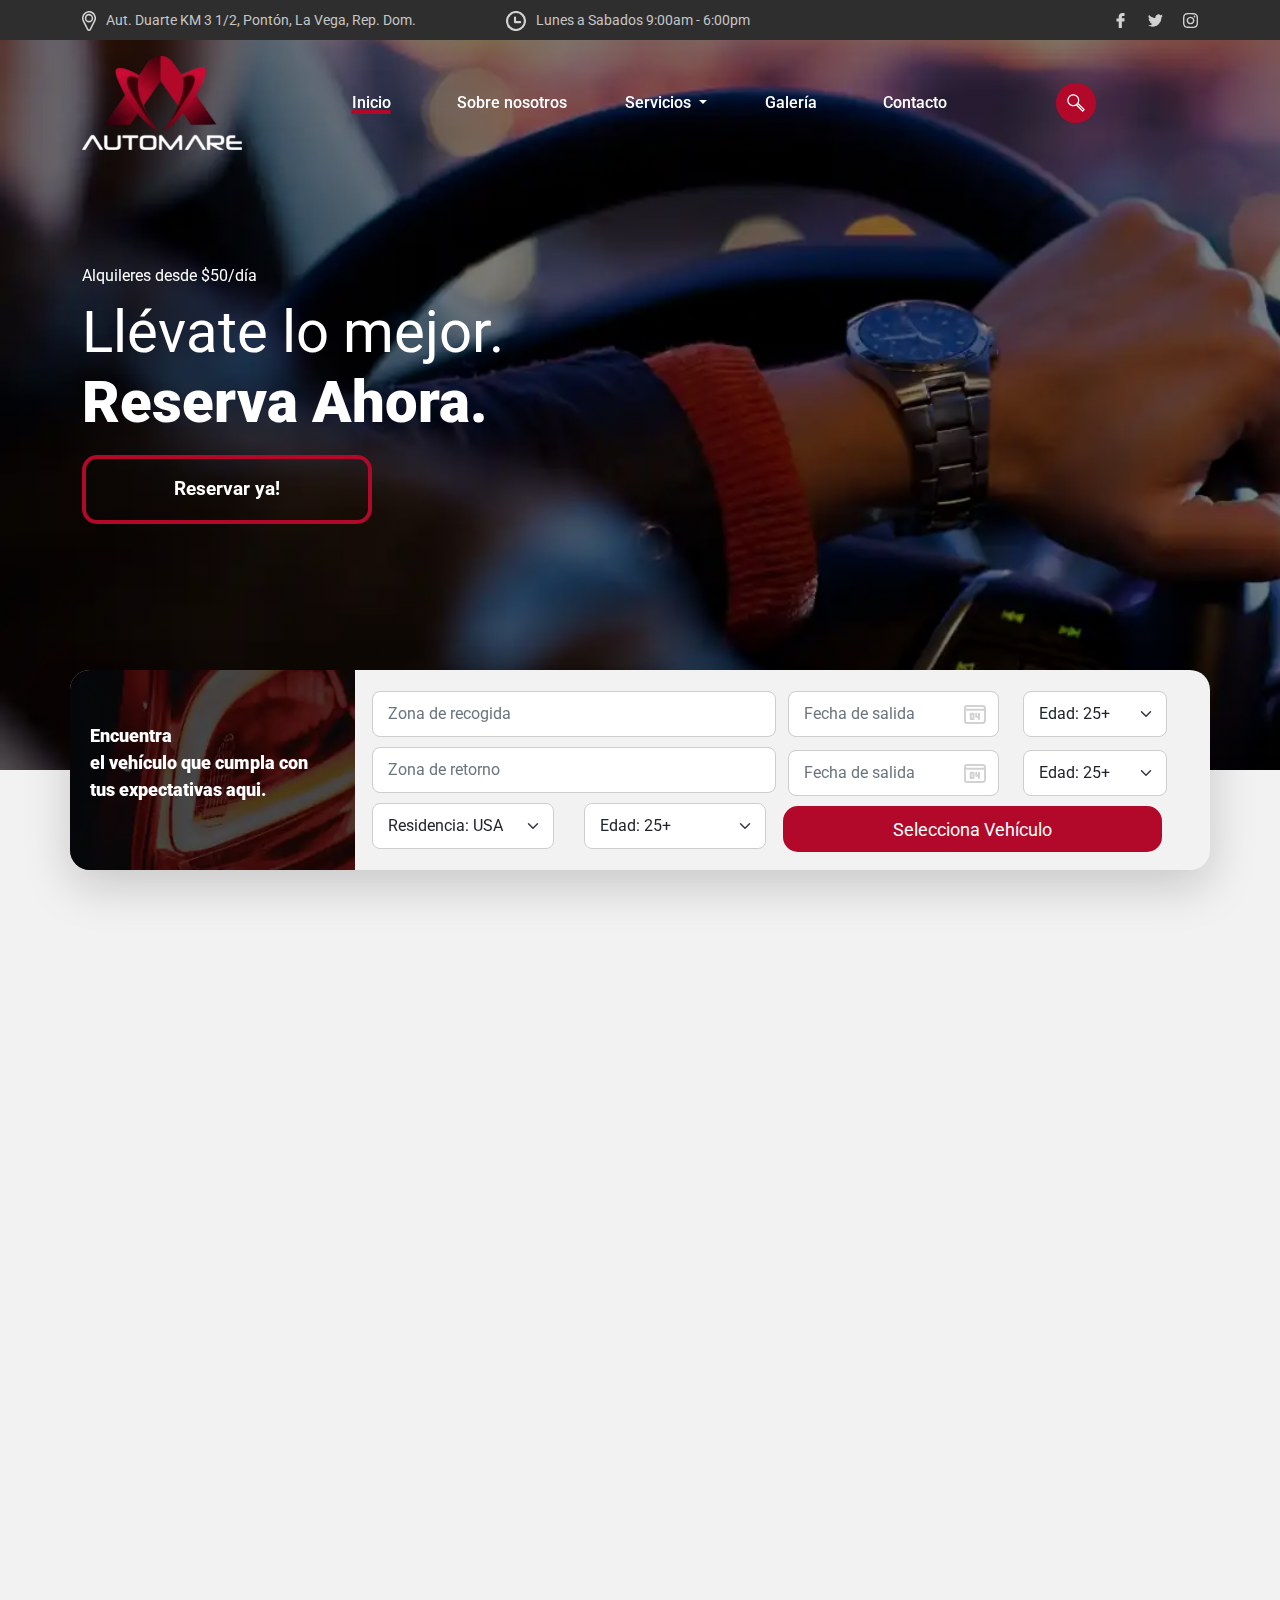
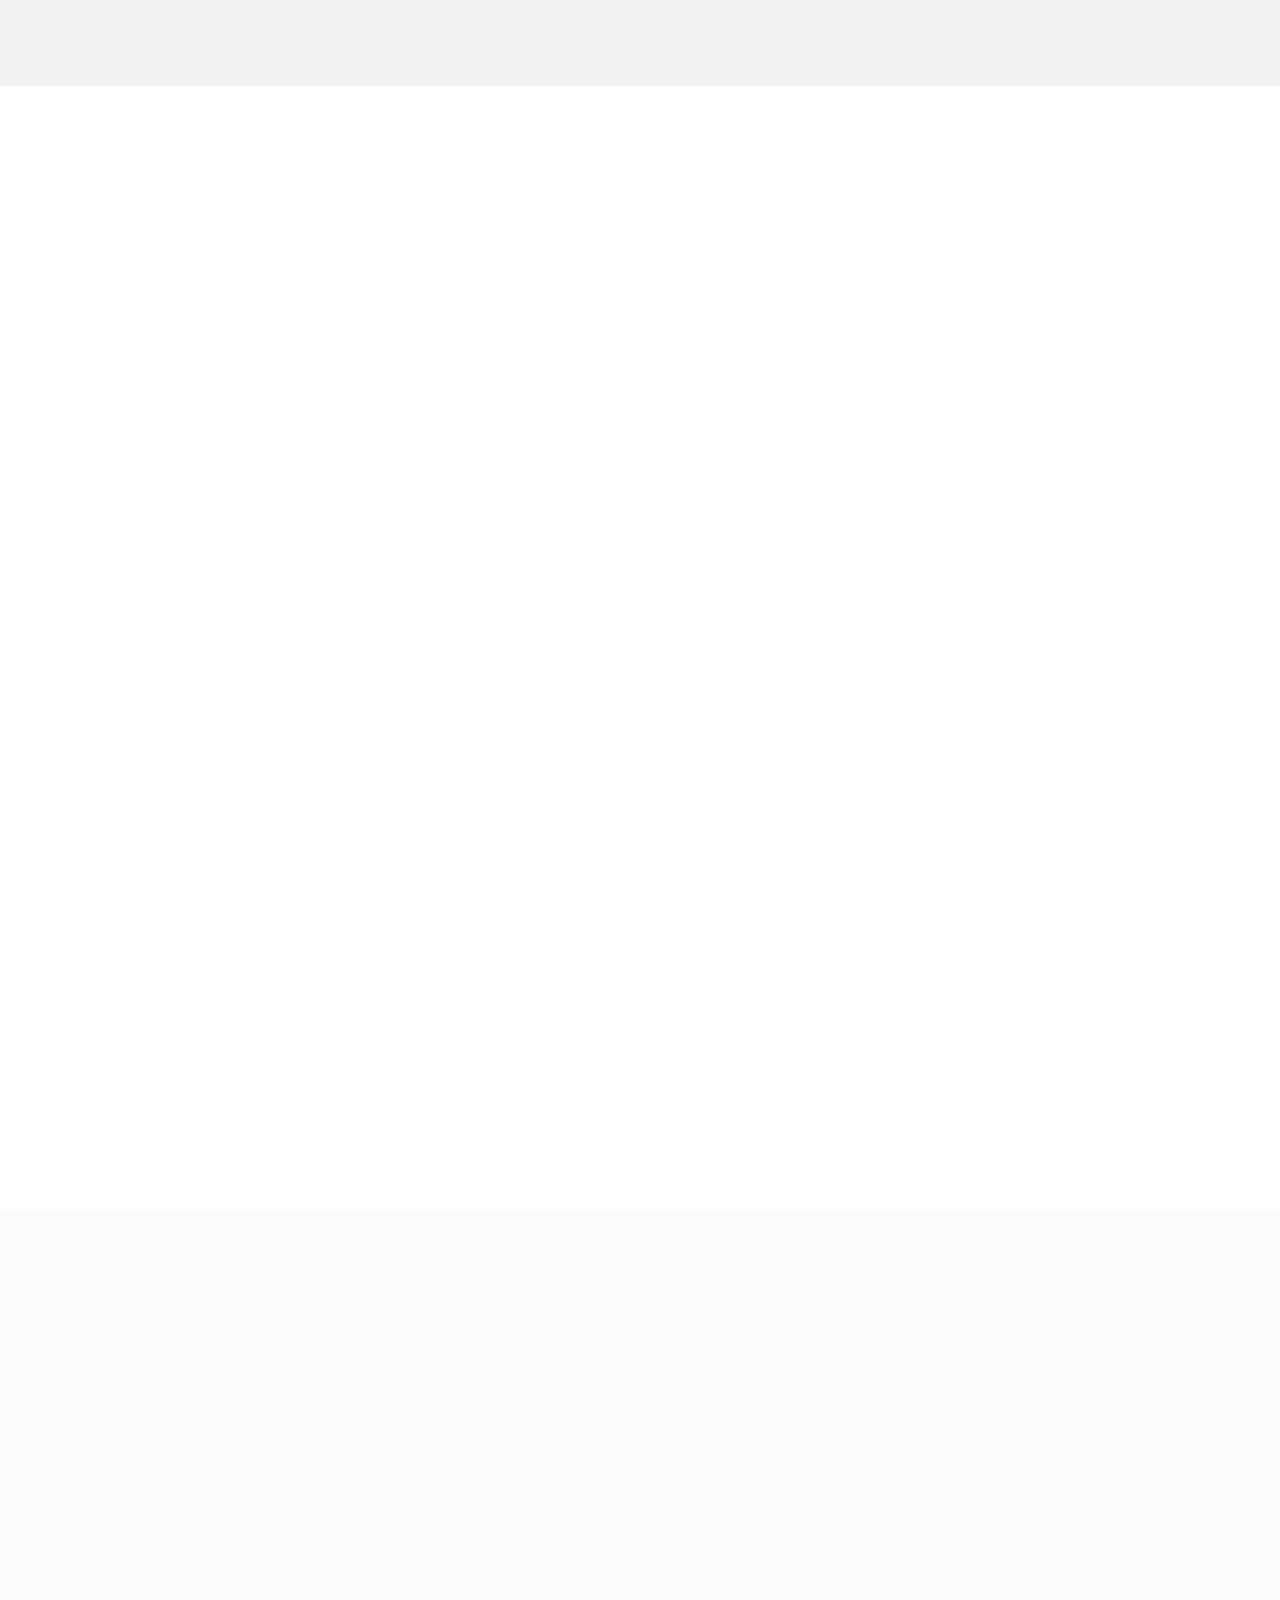
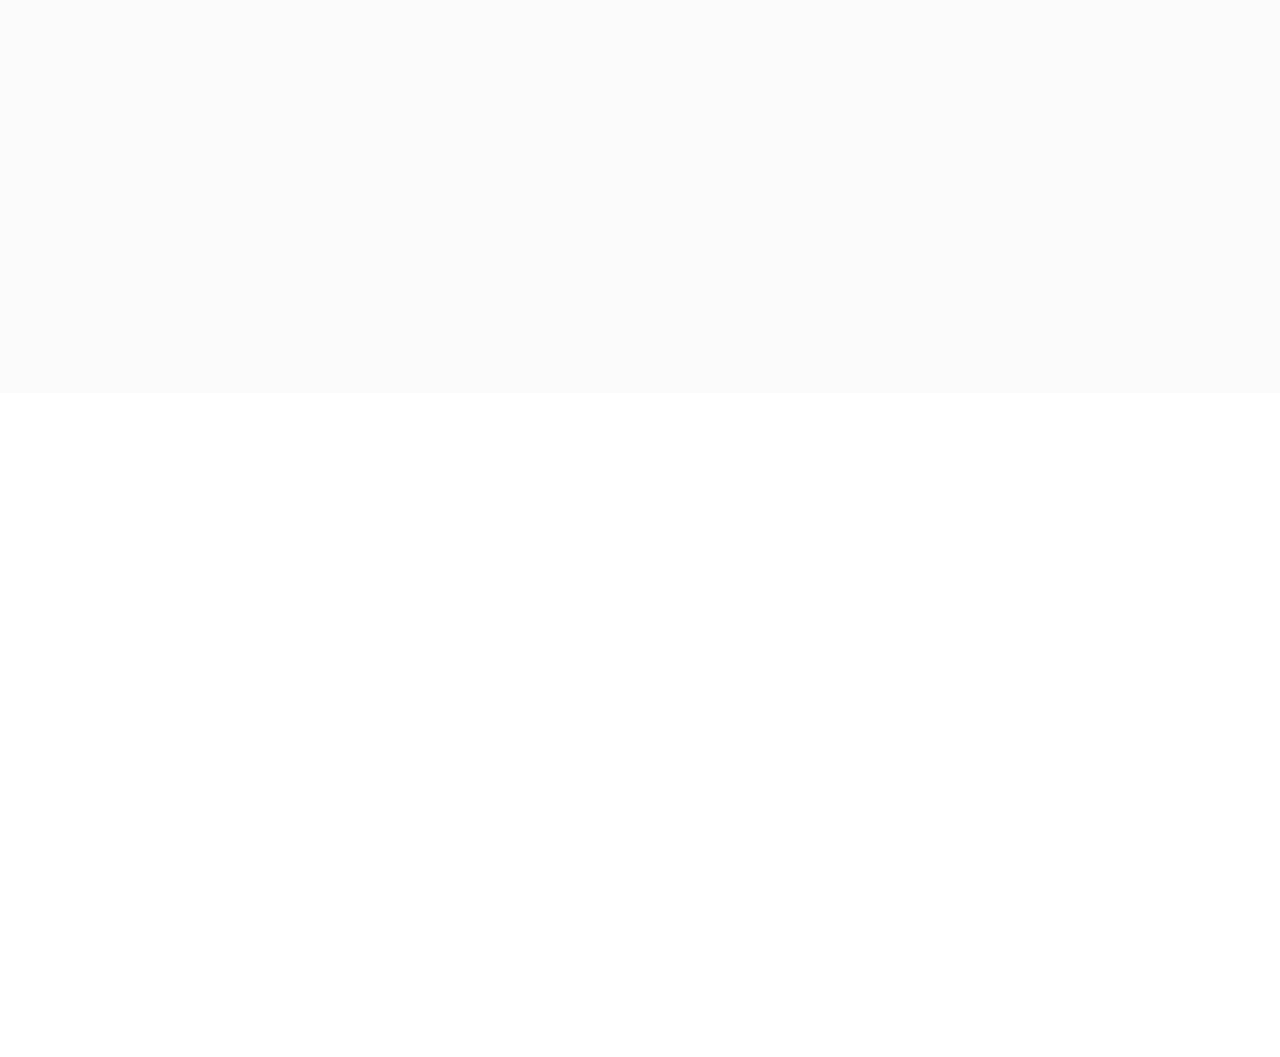
==== commit 626f460c: "upgrade design, fixed with in navbar, search implemented in hamburger menu, upgrade the image's qual" ====
--- a/index.html
+++ b/index.html
@@ -91,7 +91,7 @@
         </div>
 
         <div class="searchModal">
-          <a  href="./index.html">
+          <a href="./index.html">
             <img src="./assets/img/Logo-Automare-Blanco.webp">
           </a>
 
@@ -112,7 +112,7 @@
 
         <div class="hamburger_menu">
 
-          <div  id="menu" class="hamburger ">
+          <div id="menu" class="hamburger ">
             <div class="_layer -top"></div>
             <div class="_layer -mid"></div>
             <div class="_layer -bottom"></div>
@@ -121,6 +121,10 @@
             <a href="/">
               <img src="./assets/img/Logo-Automare-Blanco.webp">
             </a>
+            <form class="input">
+              <input placeholder="Buscar..." type="text">
+              <button>Buscar</button>
+            </form>
             <ul>
               <li><a data-aos="fade-down" data-aos-duration="1500" href="./index.html"
                   class="nav-link px-2 link-light current ">Inicio</a></li>
@@ -140,9 +144,7 @@
               <li><a href="#" class="nav-link px-2 link-light">Galería</a></li>
               <li><a href="#" class="nav-link px-2 link-light">Contacto</a></li>
             </ul>
-            <div data-aos="fade-up" data-aos-duration="1500" class="searchButton">
-              <img src="./assets/icons/lupa.png">
-            </div>
+            
           </nav>
         </div>
       </header>
@@ -158,504 +160,510 @@
       </div>
     </div>
   </div>
-
-  <div data-aos="fade-up" data-aos-duration="700"
-    class="container d-flex flex-wrap align-items-center justify-content-center justify-content-md-between py-3 mb-4 rounded-3 selectVehicle shadow-lg">
-    <div class=" bg-img col-lg-3 row-lg-12">
-      <p>Encuentra <br> el vehículo que cumpla con tus expectativas aqui.</p>
-    </div>
-    <div class="form-content row col-lg-9">
-      <div class="row col-lg-6">
-        <input class="form-control" type="text" placeholder="Zona de recogida" aria-label="Zona de recogida">
-        <input class="form-control" type="text" placeholder="Zona de retorno" aria-label="default input example">
-        <div class="selects">
-          <select class="form-select" aria-label="Residencia: USA" placeholder="Residencia: USA"
-            aria-placeholder="Residencia: USA">
-            <option selected>Residencia: USA</option>
-            <option value="1">Residencia: RD</option>
-          </select>
-          <select class="form-select" aria-label="Default select example">
-            <option selected>Edad: 25+</option>
-            <option value="1">Edad: 40+</option>
-          </select>
-        </div>
-      </div>
-      <div class="main_content_row2 row col-lg-6">
-        <div class="dataTime col-lg-7">
-          <input class="form-control" placeholder="Fecha de salida" />
-          <img src="./assets/icons/time.svg">
-        </div>
-        <div class="col-lg-5">
-          <select class="form-select" aria-label="Default select example">
-            <option selected>Edad: 25+</option>
-            <option value="1">Edad: 40+</option>
-          </select>
-        </div>
-        <div class=" dataTime col-lg-7">
-          <input class="form-control" placeholder="Fecha de salida" />
-          <img src="./assets/icons/time.svg">
-        </div>
-        <div class="col-lg-5">
-          <select class="form-select" aria-label="Default select example">
-            <option selected>Edad: 25+</option>
-            <option value="1">Edad: 40+</option>
-          </select>
-        </div>
-        <div class="buttonWrapper">
-          <button>Selecciona Vehículo</button>
+  <div class="gray">
+    <div data-aos="fade-up" data-aos-duration="700"
+      class="container d-flex flex-wrap align-items-center justify-content-center justify-content-md-between py-3 mb-4 rounded-3 selectVehicle shadow-lg">
+      <div class=" bg-img col-lg-3 row-lg-12">
+        <p>Encuentra <br> el vehículo que cumpla con tus expectativas aqui.</p>
+      </div>
+      <div class="form-content row col-lg-9">
+        <div class="row col-lg-6">
+          <input class="form-control" type="text" placeholder="Zona de recogida" aria-label="Zona de recogida">
+          <input class="form-control" type="text" placeholder="Zona de retorno" aria-label="default input example">
+          <div class="selects">
+            <select class="form-select" aria-label="Residencia: USA" placeholder="Residencia: USA"
+              aria-placeholder="Residencia: USA">
+              <option selected>Residencia: USA</option>
+              <option value="1">Residencia: RD</option>
+            </select>
+            <select class="form-select" aria-label="Default select example">
+              <option selected>Edad: 25+</option>
+              <option value="1">Edad: 40+</option>
+            </select>
+          </div>
+        </div>
+        <div class="main_content_row2 row col-lg-6">
+          <div class="dataTime col-lg-7">
+            <input class="form-control" placeholder="Fecha de salida" />
+            <img src="./assets/icons/time.svg">
+          </div>
+          <div class="col-lg-5">
+            <select class="form-select" aria-label="Default select example">
+              <option selected>Edad: 25+</option>
+              <option value="1">Edad: 40+</option>
+            </select>
+          </div>
+          <div class=" dataTime col-lg-7">
+            <input class="form-control" placeholder="Fecha de salida" />
+            <img src="./assets/icons/time.svg">
+          </div>
+          <div class="col-lg-5">
+            <select class="form-select" aria-label="Default select example">
+              <option selected>Edad: 25+</option>
+              <option value="1">Edad: 40+</option>
+            </select>
+          </div>
+          <div class="buttonWrapper">
+            <button>Selecciona Vehículo</button>
+          </div>
+        </div>
+      </div>
+    </div>
+
+    <div class=" vehicleSection container" id="vehicle">
+      <div class="row">
+        <div data-aos="fade-down" data-aos-duration="1500" class="vehicleSection__img 
+      col-lg-6">
+          <img src="./assets/img/nissan.png">
+        </div>
+        <div data-aos="fade-up" data-aos-duration="1500" class="col-lg-6 vehicleSection__description ">
+          <span>Sobre Nosotros</span>
+          <h2>Desde 2013, entregando seguridad y compromiso.</h2>
+          <div class="barra"></div>
+          <p>A pesar de ser una empresa muy joven, en AUTOMARE, SRL, apostamos al emprendimiento mejorando nuestros
+            servicios, implementando política de calidad y esforzándonos por lograr todos nuestros objetivos. Todos
+            nuestros empleados, accionistas, clientes y personas relacionadas, sienten gran orgullo por la excelencia en
+            nuestras operaciones.
+            <br>
+            <br>
+            Empresas nacionales e internacionales, requieren de nuestros servicios gracias a la seguridad,
+            disponibilidad,
+            compromiso y responsabilidad que brindamos, además de los beneficios que ofrecemos para que la rentabilidad
+            de
+            sus proyectos se desarrolle al máximo.
+          </p>
+          <figure>
+            <img src="./assets/img/medalla.png">
+          </figure>
         </div>
       </div>
     </div>
   </div>
 
-  <div class=" vehicleSection container" id="vehicle">
-    <div class="row">
-      <div data-aos="fade-down" data-aos-duration="1500" class="vehicleSection__img 
+  <div class="container cardsWithIcons">
+    <div data-aos="fade-down" data-aos-duration="800" class="cardsWithIcons__item shadow-lg ">
+      <img src="./assets/icons/cardRed.svg">
+      <h3 id="vehiclesAvaliable">50+</h3>
+      <p>Vehículos Disponible</p>
+    </div>
+    <div data-aos="fade-down" data-aos-duration="900" class="cardsWithIcons__item shadow-lg ">
+      <img src="./assets/icons/cardRedWithtecho.svg">
+      <h3 id="subsidiary">2+</h3>
+      <p>Sucursales</p>
+    </div>
+    <div data-aos="fade-up" data-aos-duration="1000" class="cardsWithIcons__item shadow-lg ">
+      <img src="./assets/icons/coupleCards.svg">
+      <h3 id="rentedVehicles">2050+</h3>
+      <p>Vehículos rentados</p>
+    </div>
+    <div data-aos="fade-up" data-aos-duration="1100" class="cardsWithIcons__item shadow-lg ">
+      <img src="./assets/icons/hands.svg">
+      <h3 id="clients">3252+</h3>
+      <p>Clientes Satisfechos</p>
+    </div>
+  </div>
+
+
+  <div data-aos="fade-up" data-aos-duration="1100" class="vehiclesAvaliable container">
+    <div class="vehiclesAvaliable__title">
+      <span>Show Room</span>
+      <h2>Algunos Modelos Disponibles</h2>
+      <div class="barra"></div>
+    </div>
+    <div data-aos="fade-up" data-aos-duration="1300" class="vehiclesAvaliable__brands">
+      <div class="wrapper">
+
+        <div class="item actived">
+          <img src="./assets/icons/honda.svg">
+          <p>honda</p>
+        </div>
+        <div class="item">
+          <img src="./assets/icons/nissan.svg">
+          <p>Nissan</p>
+        </div>
+      </div>
+
+      <div class="wrapper">
+        <div class="item">
+          <img src="./assets/icons/kn.svg">
+          <p>Kia</p>
+        </div>
+        <div class="item">
+          <img src="./assets/icons/chevrolet.svg">
+          <p>Chevrolet</p>
+        </div>
+      </div>
+
+      <div class="lastOne">
+        <p>Galería Completa</p>
+      </div>
+    </div>
+
+    <div data-aos="fade-up" data-aos-duration="1400" class="vehiclesAvaliable__cards">
+      <div id="myCarousel" class="carousel slide" data-interval="false">
+        <div class="carousel-indicators">
+          <button type="button" data-bs-target="#myCarousel" data-bs-slide-to="0" class="active" aria-current="true"
+            aria-label="Slide 1"></button>
+          <button type="button" data-bs-target="#myCarousel" data-bs-slide-to="1" aria-label="Slide 2"></button>
+          <button type="button" data-bs-target="#myCarousel" data-bs-slide-to="2" aria-label="Slide 3"></button>
+        </div>
+        <div class="carousel-inner">
+          <div class="carousel-item active">
+            <div class="cards">
+              <div class="card">
+                <div class="card__img">
+                  <img src="./assets/img/nissan.webp" class="card-img-top">
+                </div>
+                <div class="card__title">
+                  <h5>Nissan Frontier NP 300</h5>
+                  <p>Año 2020</p>
+                </div>
+                <div class="card__price">
+                  <p><span>$50</span>/Día <span class="BarraLateral"></span> <span>$1500</span>/Mensual</p>
+                </div>
+                <hr>
+                <div class="card__features">
+                  <div class="icon">
+                    <img src="./assets/icons/gasolina.svg">
+                    <p>Gasoil</p>
+                  </div>
+                  <div class="icon">
+                    <img src="./assets/icons/volante.svg">
+                    <p>Mecánico</p>
+                  </div>
+                  <div class="icon">
+                    <img src="./assets/icons/carWithPeople.svg">
+                    <p>5 pasajeros</p>
+                  </div>
+                </div>
+                <button>Reservar Ahora</button>
+              </div>
+              <div class="card">
+                <div class="card__img">
+                  <img src="./assets/img/nissan.webp" class="card-img-top">
+                </div>
+                <div class="card__title">
+                  <h5>Nissan Frontier NP 300</h5>
+                  <p>Año 2020</p>
+                </div>
+                <div class="card__price">
+                  <p><span>$50</span>/Día <span class="BarraLateral"></span> <span>$1500</span>/Mensual</p>
+                </div>
+                <hr>
+                <div class="card__features">
+                  <div class="icon">
+                    <img src="./assets/icons/gasolina.svg">
+                    <p>Gasoil</p>
+                  </div>
+                  <div class="icon">
+                    <img src="./assets/icons/volante.svg">
+                    <p>Mecánico</p>
+                  </div>
+                  <div class="icon">
+                    <img src="./assets/icons/carWithPeople.svg">
+                    <p>5 pasajeros</p>
+                  </div>
+                </div>
+                <button>Reservar Ahora</button>
+              </div>
+              <div class="card">
+                <div class="card__img">
+                  <img src="./assets/img/nissan.webp" class="card-img-top">
+                </div>
+                <div class="card__title">
+                  <h5>Nissan Frontier NP 300</h5>
+                  <p>Año 2020</p>
+                </div>
+                <div class="card__price">
+                  <p><span>$50</span>/Día <span class="BarraLateral"></span> <span>$1500</span>/Mensual</p>
+                </div>
+                <hr>
+                <div class="card__features">
+                  <div class="icon">
+                    <img src="./assets/icons/gasolina.svg">
+                    <p>Gasoil</p>
+                  </div>
+                  <div class="icon">
+                    <img src="./assets/icons/volante.svg">
+                    <p>Mecánico</p>
+                  </div>
+                  <div class="icon">
+                    <img src="./assets/icons/carWithPeople.svg">
+                    <p>5 pasajeros</p>
+                  </div>
+                </div>
+                <button>Reservar Ahora</button>
+              </div>
+            </div>
+          </div>
+          <div class="carousel-item">
+            <div class="cards">
+              <div class="card">
+                <div class="card__img">
+                  <img src="./assets/img/nissan.webp" class="card-img-top">
+                </div>
+                <div class="card__title">
+                  <h5>Nissan Frontier NP 300</h5>
+                  <p>Año 2020</p>
+                </div>
+                <div class="card__price">
+                  <p><span>$50</span>/Día <span class="BarraLateral"></span> <span>$1500</span>/Mensual</p>
+                </div>
+                <hr>
+                <div class="card__features">
+                  <div class="icon">
+                    <img src="./assets/icons/gasolina.svg">
+                    <p>Gasoil</p>
+                  </div>
+                  <div class="icon">
+                    <img src="./assets/icons/volante.svg">
+                    <p>Mecánico</p>
+                  </div>
+                  <div class="icon">
+                    <img src="./assets/icons/carWithPeople.svg">
+                    <p>5 pasajeros</p>
+                  </div>
+                </div>
+                <button>Reservar Ahora</button>
+              </div>
+              <div class="card">
+                <div class="card__img">
+                  <img src="./assets/img/nissan.webp" class="card-img-top">
+                </div>
+                <div class="card__title">
+                  <h5>Nissan Frontier NP 300</h5>
+                  <p>Año 2020</p>
+                </div>
+                <div class="card__price">
+                  <p><span>$50</span>/Día <span class="BarraLateral"></span> <span>$1500</span>/Mensual</p>
+                </div>
+                <hr>
+                <div class="card__features">
+                  <div class="icon">
+                    <img src="./assets/icons/gasolina.svg">
+                    <p>Gasoil</p>
+                  </div>
+                  <div class="icon">
+                    <img src="./assets/icons/volante.svg">
+                    <p>Mecánico</p>
+                  </div>
+                  <div class="icon">
+                    <img src="./assets/icons/carWithPeople.svg">
+                    <p>5 pasajeros</p>
+                  </div>
+                </div>
+                <button>Reservar Ahora</button>
+              </div>
+              <div class="card">
+                <div class="card__img">
+                  <img src="./assets/img/nissan.webp" class="card-img-top">
+                </div>
+                <div class="card__title">
+                  <h5>Nissan Frontier NP 300</h5>
+                  <p>Año 2020</p>
+                </div>
+                <div class="card__price">
+                  <p><span>$50</span>/Día <span class="BarraLateral"></span> <span>$1500</span>/Mensual</p>
+                </div>
+                <hr>
+                <div class="card__features">
+                  <div class="icon">
+                    <img src="./assets/icons/gasolina.svg">
+                    <p>Gasoil</p>
+                  </div>
+                  <div class="icon">
+                    <img src="./assets/icons/volante.svg">
+                    <p>Mecánico</p>
+                  </div>
+                  <div class="icon">
+                    <img src="./assets/icons/carWithPeople.svg">
+                    <p>5 pasajeros</p>
+                  </div>
+                </div>
+                <button>Reservar Ahora</button>
+              </div>
+            </div>
+          </div>
+          <div class="carousel-item">
+            <div class="cards">
+
+
+              <div class="card">
+                <div class="card__img">
+                  <img src="./assets/img/nissan.webp" class="card-img-top">
+                </div>
+                <div class="card__title">
+                  <h5>Nissan Frontier NP 300</h5>
+                  <p>Año 2020</p>
+                </div>
+                <div class="card__price">
+                  <p><span>$50</span>/Día <span class="BarraLateral"></span> <span>$1500</span>/Mensual</p>
+                </div>
+                <hr>
+                <div class="card__features">
+                  <div class="icon">
+                    <img src="./assets/icons/gasolina.svg">
+                    <p>Gasoil</p>
+                  </div>
+                  <div class="icon">
+                    <img src="./assets/icons/volante.svg">
+                    <p>Mecánico</p>
+                  </div>
+                  <div class="icon">
+                    <img src="./assets/icons/carWithPeople.svg">
+                    <p>5 pasajeros</p>
+                  </div>
+                </div>
+                <button>Reservar Ahora</button>
+              </div>
+              <div class="card">
+                <div class="card__img">
+                  <img src="./assets/img/nissan.webp" class="card-img-top">
+                </div>
+                <div class="card__title">
+                  <h5>Nissan Frontier NP 300</h5>
+                  <p>Año 2020</p>
+                </div>
+                <div class="card__price">
+                  <p><span>$50</span>/Día <span class="BarraLateral"></span> <span>$1500</span>/Mensual</p>
+                </div>
+                <hr>
+                <div class="card__features">
+                  <div class="icon">
+                    <img src="./assets/icons/gasolina.svg">
+                    <p>Gasoil</p>
+                  </div>
+                  <div class="icon">
+                    <img src="./assets/icons/volante.svg">
+                    <p>Mecánico</p>
+                  </div>
+                  <div class="icon">
+                    <img src="./assets/icons/carWithPeople.svg">
+                    <p>5 pasajeros</p>
+                  </div>
+                </div>
+                <button>Reservar Ahora</button>
+              </div>
+              <div class="card">
+                <div class="card__img">
+                  <img src="./assets/img/nissan.webp" class="card-img-top">
+                </div>
+                <div class="card__title">
+                  <h5>Nissan Frontier NP 300</h5>
+                  <p>Año 2020</p>
+                </div>
+                <div class="card__price">
+                  <p><span>$50</span>/Día <span class="BarraLateral"></span> <span>$1500</span>/Mensual</p>
+                </div>
+                <hr>
+                <div class="card__features">
+                  <div class="icon">
+                    <img src="./assets/icons/gasolina.svg">
+                    <p>Gasoil</p>
+                  </div>
+                  <div class="icon">
+                    <img src="./assets/icons/volante.svg">
+                    <p>Mecánico</p>
+                  </div>
+                  <div class="icon">
+                    <img src="./assets/icons/carWithPeople.svg">
+                    <p>5 pasajeros</p>
+                  </div>
+                </div>
+                <button>Reservar Ahora</button>
+              </div>
+            </div>
+          </div>
+        </div>
+      </div>
+
+    </div>
+  </div>
+  </div>
+
+
+  <div class="grayWrapper">
+    <div class="creditsSection container">
+      <div class="row">
+        <div class="creditsSection__description col-lg-6">
+          <h2 data-aos="fade-down-right" data-aos-duration="1100">Grandes en Vehículos... Grandes en Servicios</h2>
+          <p data-aos="fade-down" data-aos-duration="1100"> Nos caracterizamos por ofrecer la renta de vehículos de
+            motor
+            y un amplio taller para el mantenimiento
+            preventivo y reparación de los mismos.
+          </p>
+          <div class="row">
+
+            <div data-aos="fade-down" data-aos-duration="1300" class="col-lg-6">
+              <div class="item">
+                <div class="check"><img src="./assets/icons/check.svg"></div>
+                <p>Tecnología avanzada en reparación
+                </p>
+              </div>
+              <div class="item">
+                <div class="check"><img src="./assets/icons/check.svg"></div>
+                <p>Pista de prueba de manejo
+                </p>
+              </div>
+              <div class="item">
+                <div class="check"><img src="./assets/icons/check.svg"></div>
+                <p>Precios inigualables
+                </p>
+              </div>
+            </div>
+            <div data-aos="fade-up" data-aos-duration="1300" class="col-lg-6">
+              <div class="item">
+                <div class="check"><img src="./assets/icons/check.svg"></div>
+                <p>Show Room
+                </p>
+              </div>
+              <div class="item">
+                <div class="check"><img src="./assets/icons/check.svg"></div>
+                <p>Amplia flotilla de vehículos
+                </p>
+              </div>
+              <div class="item">
+                <div class="check"><img src="./assets/icons/check.svg"></div>
+                <p>Vehículos modernos
+                </p>
+              </div>
+            </div>
+          </div>
+        </div>
+        <div data-aos="fade-up" data-aos-duration="1300" class="creditsSection__img 
       col-lg-6">
-        <img src="./assets/img/nissan.webp">
-      </div>
-      <div data-aos="fade-up" data-aos-duration="1500" class="col-lg-6 vehicleSection__description ">
-        <span>Sobre Nosotros</span>
-        <h2>Desde 2013, entregando seguridad y compromiso.</h2>
-        <div class="barra"></div>
-        <p>A pesar de ser una empresa muy joven, en AUTOMARE, SRL, apostamos al emprendimiento mejorando nuestros
-          servicios, implementando política de calidad y esforzándonos por lograr todos nuestros objetivos. Todos
-          nuestros empleados, accionistas, clientes y personas relacionadas, sienten gran orgullo por la excelencia en
-          nuestras operaciones.
-          <br>
-          <br>
-          Empresas nacionales e internacionales, requieren de nuestros servicios gracias a la seguridad, disponibilidad,
-          compromiso y responsabilidad que brindamos, además de los beneficios que ofrecemos para que la rentabilidad de
-          sus proyectos se desarrolle al máximo.
-        </p>
-        <figure>
-          <img src="./assets/img/medalla.png">
-        </figure>
+          <img src="./assets/img/kia.png">
+        </div>
+      </div>
+    </div>
+
+    <div class="creditsCompanies container">
+      <h3 data-aos="fade-down" data-aos-duration="1300" class="creditsCompanies__title">Algunas entidades que confían en
+        nuestro desempeño</h3>
+      <div class="creditsCompanies__companies">
+
+        <div class="column">
+          <div data-aos="fade-down" data-aos-duration="1300" class="img">
+            <img src="./assets/img/edenorte.png">
+          </div>
+          <div data-aos="fade-down" data-aos-duration="1300" class="img">
+            <img src="./assets/img/elecnor.png">
+          </div>
+        </div>
+        <div class="column">
+
+          <div data-aos="fade-up" data-aos-duration="1300" class="img">
+            <img src="./assets/img/emerald.png">
+          </div>
+          <div data-aos="fade-up" data-aos-duration="1300" class="img">
+            <img src="./assets/img/esasolar.png">
+          </div>
+        </div>
       </div>
     </div>
   </div>
 
-  <div class="white">
-    <div class="container cardsWithIcons">
-      <div data-aos="fade-down" data-aos-duration="800" class="cardsWithIcons__item shadow-lg ">
-        <img src="./assets/icons/cardRed.svg">
-        <h3 id="vehiclesAvaliable">50+</h3>
-        <p>Vehículos Disponible</p>
-      </div>
-      <div data-aos="fade-down" data-aos-duration="900" class="cardsWithIcons__item shadow-lg ">
-        <img src="./assets/icons/cardRedWithtecho.svg">
-        <h3 id="subsidiary">2+</h3>
-        <p>Sucursales</p>
-      </div>
-      <div data-aos="fade-up" data-aos-duration="1000" class="cardsWithIcons__item shadow-lg ">
-        <img src="./assets/icons/coupleCards.svg">
-        <h3 id="rentedVehicles">2050+</h3>
-        <p>Vehículos rentados</p>
-      </div>
-      <div data-aos="fade-up" data-aos-duration="1100" class="cardsWithIcons__item shadow-lg ">
-        <img src="./assets/icons/hands.svg">
-        <h3 id="clients">3252+</h3>
-        <p>Clientes Satisfechos</p>
-      </div>
-    </div>
-
-
-    <div data-aos="fade-up" data-aos-duration="1100" class="vehiclesAvaliable container">
-      <div class="vehiclesAvaliable__title">
-        <span>Show Room</span>
-        <h2>Algunos Modelos Disponibles</h2>
-        <div class="barra"></div>
-      </div>
-      <div data-aos="fade-up" data-aos-duration="1300" class="vehiclesAvaliable__brands">
-        <div class="wrapper">
-
-          <div class="item actived">
-            <img src="./assets/icons/honda.svg">
-            <p>honda</p>
-          </div>
-          <div class="item">
-            <img src="./assets/icons/nissan.svg">
-            <p>Nissan</p>
-          </div>
-        </div>
-
-        <div class="wrapper">
-          <div class="item">
-            <img src="./assets/icons/kn.svg">
-            <p>Kia</p>
-          </div>
-          <div class="item">
-            <img src="./assets/icons/chevrolet.svg">
-            <p>Chevrolet</p>
-          </div>
-        </div>
-
-        <div class="lastOne">
-          <p>Galería Completa</p>
-        </div>
-      </div>
-
-      <div data-aos="fade-up" data-aos-duration="1400" class="vehiclesAvaliable__cards">
-        <div id="myCarousel" class="carousel slide" data-interval="false">
-          <div class="carousel-indicators">
-            <button type="button" data-bs-target="#myCarousel" data-bs-slide-to="0" class="active" aria-current="true"
-              aria-label="Slide 1"></button>
-            <button type="button" data-bs-target="#myCarousel" data-bs-slide-to="1" aria-label="Slide 2"></button>
-            <button type="button" data-bs-target="#myCarousel" data-bs-slide-to="2" aria-label="Slide 3"></button>
-          </div>
-          <div class="carousel-inner">
-            <div class="carousel-item active">
-              <div class="cards">
-                <div class="card">
-                  <div class="card__img">
-                    <img src="./assets/img/nissan.webp" class="card-img-top">
-                  </div>
-                  <div class="card__title">
-                    <h5>Nissan Frontier NP 300</h5>
-                    <p>Año 2020</p>
-                  </div>
-                  <div class="card__price">
-                    <p><span>$50</span>/Día <span class="BarraLateral"></span> <span>$1500</span>/Mensual</p>
-                  </div>
-                  <hr>
-                  <div class="card__features">
-                    <div class="icon">
-                      <img src="./assets/icons/gasolina.svg">
-                      <p>Gasoil</p>
-                    </div>
-                    <div class="icon">
-                      <img src="./assets/icons/volante.svg">
-                      <p>Mecánico</p>
-                    </div>
-                    <div class="icon">
-                      <img src="./assets/icons/carWithPeople.svg">
-                      <p>5 pasajeros</p>
-                    </div>
-                  </div>
-                  <button>Reservar Ahora</button>
-                </div>
-                <div class="card">
-                  <div class="card__img">
-                    <img src="./assets/img/nissan.webp" class="card-img-top">
-                  </div>
-                  <div class="card__title">
-                    <h5>Nissan Frontier NP 300</h5>
-                    <p>Año 2020</p>
-                  </div>
-                  <div class="card__price">
-                    <p><span>$50</span>/Día <span class="BarraLateral"></span> <span>$1500</span>/Mensual</p>
-                  </div>
-                  <hr>
-                  <div class="card__features">
-                    <div class="icon">
-                      <img src="./assets/icons/gasolina.svg">
-                      <p>Gasoil</p>
-                    </div>
-                    <div class="icon">
-                      <img src="./assets/icons/volante.svg">
-                      <p>Mecánico</p>
-                    </div>
-                    <div class="icon">
-                      <img src="./assets/icons/carWithPeople.svg">
-                      <p>5 pasajeros</p>
-                    </div>
-                  </div>
-                  <button>Reservar Ahora</button>
-                </div>
-                <div class="card">
-                  <div class="card__img">
-                    <img src="./assets/img/nissan.webp" class="card-img-top">
-                  </div>
-                  <div class="card__title">
-                    <h5>Nissan Frontier NP 300</h5>
-                    <p>Año 2020</p>
-                  </div>
-                  <div class="card__price">
-                    <p><span>$50</span>/Día <span class="BarraLateral"></span> <span>$1500</span>/Mensual</p>
-                  </div>
-                  <hr>
-                  <div class="card__features">
-                    <div class="icon">
-                      <img src="./assets/icons/gasolina.svg">
-                      <p>Gasoil</p>
-                    </div>
-                    <div class="icon">
-                      <img src="./assets/icons/volante.svg">
-                      <p>Mecánico</p>
-                    </div>
-                    <div class="icon">
-                      <img src="./assets/icons/carWithPeople.svg">
-                      <p>5 pasajeros</p>
-                    </div>
-                  </div>
-                  <button>Reservar Ahora</button>
-                </div>
-              </div>
-            </div>
-            <div class="carousel-item">
-              <div class="cards">
-                <div class="card">
-                  <div class="card__img">
-                    <img src="./assets/img/nissan.webp" class="card-img-top">
-                  </div>
-                  <div class="card__title">
-                    <h5>Nissan Frontier NP 300</h5>
-                    <p>Año 2020</p>
-                  </div>
-                  <div class="card__price">
-                    <p><span>$50</span>/Día <span class="BarraLateral"></span> <span>$1500</span>/Mensual</p>
-                  </div>
-                  <hr>
-                  <div class="card__features">
-                    <div class="icon">
-                      <img src="./assets/icons/gasolina.svg">
-                      <p>Gasoil</p>
-                    </div>
-                    <div class="icon">
-                      <img src="./assets/icons/volante.svg">
-                      <p>Mecánico</p>
-                    </div>
-                    <div class="icon">
-                      <img src="./assets/icons/carWithPeople.svg">
-                      <p>5 pasajeros</p>
-                    </div>
-                  </div>
-                  <button>Reservar Ahora</button>
-                </div>
-                <div class="card">
-                  <div class="card__img">
-                    <img src="./assets/img/nissan.webp" class="card-img-top">
-                  </div>
-                  <div class="card__title">
-                    <h5>Nissan Frontier NP 300</h5>
-                    <p>Año 2020</p>
-                  </div>
-                  <div class="card__price">
-                    <p><span>$50</span>/Día <span class="BarraLateral"></span> <span>$1500</span>/Mensual</p>
-                  </div>
-                  <hr>
-                  <div class="card__features">
-                    <div class="icon">
-                      <img src="./assets/icons/gasolina.svg">
-                      <p>Gasoil</p>
-                    </div>
-                    <div class="icon">
-                      <img src="./assets/icons/volante.svg">
-                      <p>Mecánico</p>
-                    </div>
-                    <div class="icon">
-                      <img src="./assets/icons/carWithPeople.svg">
-                      <p>5 pasajeros</p>
-                    </div>
-                  </div>
-                  <button>Reservar Ahora</button>
-                </div>
-                <div class="card">
-                  <div class="card__img">
-                    <img src="./assets/img/nissan.webp" class="card-img-top">
-                  </div>
-                  <div class="card__title">
-                    <h5>Nissan Frontier NP 300</h5>
-                    <p>Año 2020</p>
-                  </div>
-                  <div class="card__price">
-                    <p><span>$50</span>/Día <span class="BarraLateral"></span> <span>$1500</span>/Mensual</p>
-                  </div>
-                  <hr>
-                  <div class="card__features">
-                    <div class="icon">
-                      <img src="./assets/icons/gasolina.svg">
-                      <p>Gasoil</p>
-                    </div>
-                    <div class="icon">
-                      <img src="./assets/icons/volante.svg">
-                      <p>Mecánico</p>
-                    </div>
-                    <div class="icon">
-                      <img src="./assets/icons/carWithPeople.svg">
-                      <p>5 pasajeros</p>
-                    </div>
-                  </div>
-                  <button>Reservar Ahora</button>
-                </div>
-              </div>
-            </div>
-            <div class="carousel-item">
-              <div class="cards">
-
-
-                <div class="card">
-                  <div class="card__img">
-                    <img src="./assets/img/nissan.webp" class="card-img-top">
-                  </div>
-                  <div class="card__title">
-                    <h5>Nissan Frontier NP 300</h5>
-                    <p>Año 2020</p>
-                  </div>
-                  <div class="card__price">
-                    <p><span>$50</span>/Día <span class="BarraLateral"></span> <span>$1500</span>/Mensual</p>
-                  </div>
-                  <hr>
-                  <div class="card__features">
-                    <div class="icon">
-                      <img src="./assets/icons/gasolina.svg">
-                      <p>Gasoil</p>
-                    </div>
-                    <div class="icon">
-                      <img src="./assets/icons/volante.svg">
-                      <p>Mecánico</p>
-                    </div>
-                    <div class="icon">
-                      <img src="./assets/icons/carWithPeople.svg">
-                      <p>5 pasajeros</p>
-                    </div>
-                  </div>
-                  <button>Reservar Ahora</button>
-                </div>
-                <div class="card">
-                  <div class="card__img">
-                    <img src="./assets/img/nissan.webp" class="card-img-top">
-                  </div>
-                  <div class="card__title">
-                    <h5>Nissan Frontier NP 300</h5>
-                    <p>Año 2020</p>
-                  </div>
-                  <div class="card__price">
-                    <p><span>$50</span>/Día <span class="BarraLateral"></span> <span>$1500</span>/Mensual</p>
-                  </div>
-                  <hr>
-                  <div class="card__features">
-                    <div class="icon">
-                      <img src="./assets/icons/gasolina.svg">
-                      <p>Gasoil</p>
-                    </div>
-                    <div class="icon">
-                      <img src="./assets/icons/volante.svg">
-                      <p>Mecánico</p>
-                    </div>
-                    <div class="icon">
-                      <img src="./assets/icons/carWithPeople.svg">
-                      <p>5 pasajeros</p>
-                    </div>
-                  </div>
-                  <button>Reservar Ahora</button>
-                </div>
-                <div class="card">
-                  <div class="card__img">
-                    <img src="./assets/img/nissan.webp" class="card-img-top">
-                  </div>
-                  <div class="card__title">
-                    <h5>Nissan Frontier NP 300</h5>
-                    <p>Año 2020</p>
-                  </div>
-                  <div class="card__price">
-                    <p><span>$50</span>/Día <span class="BarraLateral"></span> <span>$1500</span>/Mensual</p>
-                  </div>
-                  <hr>
-                  <div class="card__features">
-                    <div class="icon">
-                      <img src="./assets/icons/gasolina.svg">
-                      <p>Gasoil</p>
-                    </div>
-                    <div class="icon">
-                      <img src="./assets/icons/volante.svg">
-                      <p>Mecánico</p>
-                    </div>
-                    <div class="icon">
-                      <img src="./assets/icons/carWithPeople.svg">
-                      <p>5 pasajeros</p>
-                    </div>
-                  </div>
-                  <button>Reservar Ahora</button>
-                </div>
-              </div>
-            </div>
-          </div>
-        </div>
-
-      </div>
-    </div>
-  </div>
-
-  <div class="creditsSection container">
-    <div class="row">
-      <div class="creditsSection__description col-lg-6">
-        <h2 data-aos="fade-down-right" data-aos-duration="1100">Grandes en Vehículos... Grandes en Servicios</h2>
-        <p data-aos="fade-down" data-aos-duration="1100"> Nos caracterizamos por ofrecer la renta de vehículos de motor
-          y un amplio taller para el mantenimiento
-          preventivo y reparación de los mismos.
-        </p>
-        <div class="row">
-
-          <div data-aos="fade-down" data-aos-duration="1300" class="col-lg-6">
-            <div class="item">
-              <div class="check"><img src="./assets/icons/check.svg"></div>
-              <p>Tecnología avanzada en reparación
-              </p>
-            </div>
-            <div class="item">
-              <div class="check"><img src="./assets/icons/check.svg"></div>
-              <p>Pista de prueba de manejo
-              </p>
-            </div>
-            <div class="item">
-              <div class="check"><img src="./assets/icons/check.svg"></div>
-              <p>Precios inigualables
-              </p>
-            </div>
-          </div>
-          <div data-aos="fade-up" data-aos-duration="1300" class="col-lg-6">
-            <div class="item">
-              <div class="check"><img src="./assets/icons/check.svg"></div>
-              <p>Show Room
-              </p>
-            </div>
-            <div class="item">
-              <div class="check"><img src="./assets/icons/check.svg"></div>
-              <p>Amplia flotilla de vehículos
-              </p>
-            </div>
-            <div class="item">
-              <div class="check"><img src="./assets/icons/check.svg"></div>
-              <p>Vehículos modernos
-              </p>
-            </div>
-          </div>
-        </div>
-      </div>
-      <div data-aos="fade-up" data-aos-duration="1300" class="creditsSection__img 
-      col-lg-6">
-        <img src="./assets/img/kia.webp">
-      </div>
-    </div>
-  </div>
-
-  <div class="creditsCompanies container">
-    <h3 data-aos="fade-down" data-aos-duration="1300" class="creditsCompanies__title">Algunas entidades que confían en
-      nuestro desempeño</h3>
-    <div class="creditsCompanies__companies">
-
-      <div class="column">
-        <div data-aos="fade-down" data-aos-duration="1300" class="img">
-          <img src="./assets/img/edenorte.png">
-        </div>
-        <div data-aos="fade-down" data-aos-duration="1300" class="img">
-          <img src="./assets/img/elecnor.png">
-        </div>
-      </div>
-      <div class="column">
-
-        <div data-aos="fade-up" data-aos-duration="1300" class="img">
-          <img src="./assets/img/emerald.png">
-        </div>
-        <div data-aos="fade-up" data-aos-duration="1300" class="img">
-          <img src="./assets/img/esasolar.png">
-        </div>
-      </div>
-    </div>
-  </div>
-
-  <footer data-aos="fade-up" data-aos-duration="2000" class="footer bd-footer py-5 mt-5 ">
+  <footer data-aos="fade-up" data-aos-duration="2000" class="footer bd-footer py-5 ">
     <div class="container ">
       <div class="row">
         <div class="col-lg-3 mb-3">
@@ -742,7 +750,6 @@
     </div>
   </footer>
 
-  </div>
   <script src="./js/boostraps.js"></script>
   <script src="./js/main.js"></script>
 </body>
--- a/styles/index.min.css
+++ b/styles/index.min.css
@@ -1 +1 @@
-body,html{font-family:Roboto,sans-serif!important;background:#f2f2f2!important;padding:0;margin:0 auto}.modal_active{display:flex!important;z-index:1000000!important;top:0;left:0;right:0;bottom:0}.searchModal{display:none;align-items:center;flex-direction:column;padding-top:50px;position:fixed;background-color:#2e2e2e}.searchModal__container{display:flex;align-items:center;margin-top:50px;width:350px}.searchModal__container .hamburger{display:block!important}.searchModal__container .input{width:100%;height:40px;border-radius:10px;border:none;overflow:hidden}.searchModal__container .input input{padding:0 20px;width:70%;height:100%;margin:0!important;border:none;outline:0}.searchModal__container .input button{height:100%;width:30%;margin:0 0 0 -6px;border:none;padding:0;background:#b2092a;color:#fff}.container,.container header,.navBlack,.navBlack .contactHeader{color:#c6c6c6!important}.center{display:flex;align-items:center;justify-content:center}.navBlack{background:#2e2e2e}.navBlack p{margin:0;font-size:14px}.navBlack .contactHeader{display:flex;align-items:center;justify-content:space-between;flex-wrap:wrap}.navBlack .contactHeader__contact{display:flex;align-items:center;justify-content:center;min-height:40px;gap:90px}@media (max-width:992px){.navBlack .contactHeader__contact{gap:0;flex-direction:column;align-items:flex-start}.navBlack .contactHeader__contact p{margin:0}.navBlack .contactHeader .item{margin-bottom:20px}}.navBlack .contactHeader .item{display:flex;align-items:center;gap:10px}.navBlack .contactHeader__social{display:flex;gap:20px}.navBlack .contactHeader__social img{width:15px;height:15px}.navBlack .contactHeader__social img:hover{cursor:pointer;transform:scale(1.2);transition:.2s}@media (max-width:575px){.navBlack .contactHeader__social img{width:20px;height:20px}}.container{z-index:100!important}.container header{z-index:100!important;background:0 0!important}@media (max-width:992px){.container header{display:flex!important;justify-content:space-between!important;padding:0 1rem}}.container header a img{color:#c6c6c6}.container header .dropdown,.container header .dropdown a{text-decoration:none}.container header .dropdown a:hover{text-decoration:underline #b2092a 2px!important}.container header .dropdown li{display:flex!important;align-items:center!important}.container header .dropdown li a{color:#000!important;text-decoration:none}.container header .dropdown li a:hover{text-decoration:underline #b2092a 2px!important}.container header ul{z-index:100!important;gap:50px!important}.container header ul li{display:flex!important;align-items:center!important}.container header ul li a{font-size:16px!important;font-weight:500;color:#fff!important}.container header ul li .current,.container header ul li a:hover{text-decoration:underline #b2092a 2px}@media (max-width:992px){.container header ul{display:none}}.container header .searchButton{height:40px;width:40px;border-radius:50%!important;background-color:#b2092a!important;display:flex;align-items:center;justify-content:center;cursor:pointer}.container header .searchButton img{height:18px;width:18px}.hamburger{display:none;height:30px;width:30px;padding:20px;-webkit-transform:translate3d(0,0,0);transform:translate3d(0,0,0);-webkit-transition:-webkit-transform .25s cubic-bezier(.05,1.04,.72,.98);transition:transform .25s cubic-bezier(.05,1.04,.72,.98);z-index:1002;cursor:pointer;-webkit-user-select:none;-moz-user-select:none;-ms-user-select:none;user-select:none}@media (max-width:992px){.container header .searchButton{display:none}.hamburger{display:block}}.hamburger.is-active{position:fixed;background-color:transparent;right:25px;top:0}._layer{background:#f2f2f2;margin-bottom:4px;border-radius:2px;width:28px;height:4px;opacity:1;-webkit-transform:translate3d(0,0,0);transform:translate3d(0,0,0);-webkit-transition:all .25s cubic-bezier(.05,1.04,.72,.98);transition:all .25s cubic-bezier(.05,1.04,.72,.98)}.hamburger:hover .-top{-webkit-transform:translateY(-100%);-ms-transform:translateY(-100%);transform:translateY(-100%)}.hamburger:hover .-bottom{-webkit-transform:translateY(50%);-ms-transform:translateY(100%);transform:translateY(100%)}.hamburger.is-active .-top{-webkit-transform:translateY(200%) rotate(45deg)!important;-ms-transform:translateY(200%) rotate(45deg)!important;transform:translateY(200%) rotate(45deg)!important}.hamburger.is-active .-mid{opacity:0}.hamburger.is-active .-bottom{-webkit-transform:translateY(-200%) rotate(135deg)!important;-ms-transform:translateY(-200%) rotate(135deg)!important;transform:translateY(-200%) rotate(135deg)!important}.menuppal.is_active{transform:translate3d(0,0,0)}.menuppal{background-color:#2e2e2e;bottom:0;left:0;top:0;right:0;overflow-y:hidden;position:fixed;transform:translate3d(0,-100%,0);transition:transform .35s cubic-bezier(.05,1.04,.72,.98) 0s;z-index:1001;padding-top:20px;display:flex;align-items:center;flex-direction:column;gap:40px}.menuppal>ul{margin:0;padding:0}@media (max-width:992px){.menuppal>ul{display:block!important}}.menuppal ul li{list-style:none;text-align:center;font-family:Verdadna,Arial,Helvetica;font-size:1.5rem;line-height:3em;height:3em;color:#369;text-transform:none;font-weight:700}.menuppal ul li a{padding:0!important;text-decoration:none;color:#369}.menuppal ul li a:hover{text-decoration:none;color:#333}.footer,.footer__item{color:#c6c6c6!important}.footer{border-bottom:10px #b2092a solid;background:#2e2e2e}.footer__item{display:flex;gap:10px;margin:30px 0}.footer__item .item{display:flex;gap:20px}.footer__item p{font-size:14px}.footer h5{font-size:18px;color:#fff;font-weight:900}.footer .barra{width:80%;border-radius:10px;border-bottom:5px solid #b2092a;margin:10px 0}.footer li{margin:15px 0}.footer li a{color:#cecece;text-decoration:none}.footer li a:hover{color:#b2092a}.footer .item{display:flex;gap:10px}.footer .social{display:flex;gap:30px}.footer .social img{width:20px;height:20px}.main_container{background-image:linear-gradient(rgba(0,0,0,.5),rgba(0,0,0,.5)),url(../assets/img/home-background.webp);background-attachment:fixed;background-size:cover;min-height:730px}@media (max-width:992px){.main_container{min-height:0}}.mainContent{display:flex!important;align-items:center!important;margin-top:50px!important}@media (max-width:575px){.mainContent{padding-inline:0!important}}.mainContent div{height:100%;color:#fff;display:flex;flex-direction:column;gap:10px}@media (max-width:574px){.mainContent div{display:flex;justify-content:center!important}}.mainContent div p{padding:0;margin:0;font-size:16px}.mainContent div h1{font-size:58px;font-weight:400;padding:0}@media (max-width:1200px){.mainContent div h1{font-size:46px}}@media (max-width:575px){.mainContent div h1{font-size:40px}}.mainContent div h1 strong{font-weight:900}.mainContent div button{padding:1rem 1.5rem;font-size:1.2rem;width:290px;background-color:transparent;color:#fff;font-weight:700;border:4px solid #b2092a;border-radius:15px}.mainContent div button:hover{background-color:#b2092a}.selectVehicle{display:flex;align-items:center;justify-content:center;min-height:200px;position:relative;border-radius:20px!important;top:-100px;background:#f2f2f2;padding:0!important;overflow:hidden}.selectVehicle .bg-img{background-image:linear-gradient(rgba(0,0,0,.7),rgba(0,0,0,.7)),url(../assets/img/index-background.webp);background-repeat:no-repeat;background-size:cover;display:flex;height:200px;align-items:center;justify-content:center;color:#fff;padding:20px}.selectVehicle .bg-img p{font-size:18px;font-weight:900}@media (max-width:992px){.selectVehicle{position:static;margin-top:50px}.selectVehicle .bg-img{width:100%;overflow:hidden}.selectVehicle .form-content{width:100%!important;padding:40px 20px!important;margin:0 auto}}.selectVehicle .form-content input,.selectVehicle .form-content select{margin:5px;border-radius:8px;border:1px solid #cecece;width:100%;padding:10px 15px!important}.selectVehicle .form-content .selects{display:flex;align-items:center;gap:20px;padding:0!important}@media (max-width:992px){.selectVehicle .form-content input,.selectVehicle .form-content select{margin:5px 0}.selectVehicle .form-content .selects{flex-direction:column;gap:0;width:100%}.selectVehicle .form-content .main_content_row2{padding:0!important}}.selectVehicle .form-content .buttonWrapper{display:flex;align-items:center;justify-content:center;width:100%}.selectVehicle .form-content .buttonWrapper button{width:100%;border:none;border-radius:15px;background-color:#b2092a;color:#fff;font-size:18px;height:46px}.selectVehicle .form-content .main_content_row2 .dataTime{position:relative}.selectVehicle .form-content .main_content_row2 .dataTime img{position:absolute;top:19px;right:20px}.vehicleSection{overflow:visible;margin-bottom:100px}.vehicleSection__img img{width:100%}.vehicleSection__description span{color:#b2092a;font-weight:900;font-size:14px}.vehicleSection__description h2{color:#2e2e2e;font-weight:900;margin:20px 0}.vehicleSection__description .barra{width:120px;border-radius:10px;border-bottom:5px solid #b2092a;margin:10px 0}.vehicleSection__description p{color:#2e2e2e}.vehicleSection__description figure{width:100%}@media (max-width:992px){.vehicleSection__description figure{display:flex;align-items:center;justify-content:center}}.cardsWithIcons{margin-top:40px!important;position:relative;top:calc(-156px / 2);display:grid;justify-content:center;gap:20px;width:100%;grid-template-columns:repeat(4,200px)}@media (max-width:992px){.cardsWithIcons{grid-template-columns:repeat(2,200px)}}.cardsWithIcons__item{width:200px;border-radius:15px!important;color:#2e2e2e;gap:10px;padding:10px;display:flex;align-items:center;flex-direction:column;justify-content:center;background-color:#fff}.cardsWithIcons__item h3{font-size:28px;font-weight:900;margin:0}.cardsWithIcons__item p,.vehiclesAvaliable__title span{font-size:18px;font-weight:900}.white{background-color:#fff!important}.vehiclesAvaliable{display:flex;align-items:center;justify-content:center;flex-direction:column;flex-wrap:wrap;margin-top:50px!important;gap:50px}.vehiclesAvaliable__title{gap:20px;display:flex;align-items:center;justify-content:center;flex-direction:column}.vehiclesAvaliable__title span{color:#b2092a}.vehiclesAvaliable__title h2{font-size:38px;font-weight:900;color:#2e2e2e}@media (max-width:768px){.vehiclesAvaliable__title h2{font-size:32px}}.vehiclesAvaliable__title .barra{width:120px;border-radius:10px;border-bottom:5px solid #b2092a;margin:10px 0}.vehiclesAvaliable__brands{display:flex;align-items:center;justify-content:space-evenly;flex-wrap:wrap;width:100%}@media (max-width:467px){.cardsWithIcons{grid-template-columns:200px}.vehiclesAvaliable__title h2{font-size:22px}.vehiclesAvaliable__brands{flex-direction:column;gap:20px}}.vehiclesAvaliable__brands .wrapper{width:calc(100% / 3);display:flex;align-items:center;justify-content:space-between}@media (max-width:992px){.vehiclesAvaliable__brands .wrapper{flex-direction:column;gap:20px}.vehiclesAvaliable__brands .lastOne{display:flex;align-items:center;justify-content:center;width:100%}}.vehiclesAvaliable__brands .actived{background-color:#b2092a}.vehiclesAvaliable__brands .actived p{color:#f2f2f2!important;font-size:18px!important;font-weight:900!important}.vehiclesAvaliable__brands .item,.vehiclesAvaliable__brands .lastOne{display:flex;align-items:center;height:50px;border-radius:15px;border:none;gap:20px;padding:1rem 1.8rem}.vehiclesAvaliable__brands .item p,.vehiclesAvaliable__brands .lastOne p{color:#2e2e2e;font-size:18px;font-weight:900;margin:0}.vehiclesAvaliable #myCarousel{margin-bottom:150px}.vehiclesAvaliable #myCarousel .carousel-indicators{bottom:-75px;display:flex;align-items:center}.vehiclesAvaliable #myCarousel .carousel-indicators button{background-color:#cecece;border:none;border-radius:50%;height:10px;width:10px}.vehiclesAvaliable #myCarousel .carousel-indicators button.active{background-color:#b2092a;width:30px;border-radius:10px;border-right:5px solid #b2092a}.vehiclesAvaliable .carousel-inner{overflow:visible!important}.vehiclesAvaliable .carousel-item{cursor:default!important}.vehiclesAvaliable .carousel-item:hover,.vehiclesAvaliable .carousel-item:hover img{transform:none!important}.vehiclesAvaliable__cards .cards{display:grid;grid-template-columns:repeat(3,350px);justify-content:center;gap:30px}@media (max-width:1200px){.vehiclesAvaliable__cards .cards{grid-template-columns:repeat(3,300px)}}@media (max-width:992px){.vehiclesAvaliable__cards .cards{grid-template-columns:repeat(2,300px)}}@media (max-width:768px){.vehiclesAvaliable__cards .cards{grid-template-columns:repeat(1,300px)}}.vehiclesAvaliable__cards .cards .card{border-radius:20px;padding:15px;transition:.5s;border:none!important}.vehiclesAvaliable__cards .cards .card:hover{box-shadow:0 1rem 3rem rgba(0,0,0,.175)!important}.vehiclesAvaliable__cards .cards .card__img{background-color:#f2f2f2;overflow:hidden!important}.vehiclesAvaliable__cards .cards .card__img img{width:100%;height:auto;border-radius:0!important;transition:none!important}.vehiclesAvaliable__cards .cards .card__img img:hover{transform:none!important}.vehiclesAvaliable__cards .cards .card__title{margin:20px 0;font-size:18px;font-weight:900;color:#2e2e2e}.vehiclesAvaliable__cards .cards .card__title h5,.vehiclesAvaliable__cards .cards .card__title p{margin:0}.vehiclesAvaliable__cards .cards .card__price{margin:-5px 0}.vehiclesAvaliable__cards .cards .card__price p{margin:0;font-size:18px;color:#2e2e2e}.vehiclesAvaliable__cards .cards .card__price p span{color:#b2092a;font-weight:900;font-size:22px}.vehiclesAvaliable__cards .cards .card__price p .BarraLateral{border-left:2px #b2092a solid;height:100%;margin:0 10px}.vehiclesAvaliable__cards .cards .card hr{height:2px}.vehiclesAvaliable__cards .cards .card__features{display:flex;align-items:center;gap:10px}.vehiclesAvaliable__cards .cards .card__features .icon{display:flex;gap:10px}.vehiclesAvaliable__cards .cards .card__features .icon p{margin:0;color:#2e2e2e;font-size:12px}.vehiclesAvaliable__cards .cards .card__features .icon img{width:20px!important;height:25px!important;border-radius:0!important;box-shadow:none!important;transition:.25s linear}.vehiclesAvaliable__cards .cards .card button{margin:10px 0;width:100%;border:1px solid #b2092a;background-color:transparent;border-radius:15px;color:#b2092a;font-size:18px;height:46px}.vehiclesAvaliable__cards .cards .card button:hover{background-color:#b2092a;color:#fff}.creditsSection{margin-top:50px;color:#2e2e2e!important;display:flex}.creditsSection__description h2{font-weight:900;font-size:26px;margin-bottom:20px}.creditsSection__description .item{display:flex;gap:10px}.creditsSection__description .item p{font-size:14px}.creditsSection__description .item .check{display:flex;align-items:center;justify-content:center;width:28px!important;height:28px!important;border-radius:5px;background-color:#b2092a}.creditsSection__description .item .check img{width:11px}.creditsSection__img img{width:100%}@media (max-width:992px){.creditsSection__img img{margin-top:40px}}.creditsCompanies{display:flex;flex-direction:column;gap:20px;margin-top:50px}.creditsCompanies h3{font-weight:900;color:#b2092a;font-size:16px;text-align:center;margin:40px 0}.creditsCompanies__companies{display:flex;justify-content:space-between;align-items:center}@media (max-width:533px){.creditsCompanies__companies{flex-direction:column;gap:50px}}.creditsCompanies__companies .column{display:flex;justify-content:space-between;align-items:center;width:45%}@media (max-width:992px){.creditsCompanies__companies .column{flex-direction:column;gap:50px}}.creditsCompanies__companies .column img{filter:grayscale(100%)}+body,html{font-family:Roboto,sans-serif!important;padding:0;margin:0 auto}.modal_active{display:flex!important;z-index:1000000!important;top:0;left:0;right:0;bottom:0}.container,.container header,.container header ul{z-index:100!important}.searchModal{display:none;align-items:center;flex-direction:column;padding-top:50px;position:fixed;background-color:#2e2e2e}.searchModal__container{display:flex;align-items:center;margin-top:50px;width:350px}.searchModal__container .hamburger{display:block!important}.input{width:100%;height:40px;border-radius:10px;border:none;overflow:hidden}.input input{padding:0 20px;width:70%;height:100%;margin:0!important;border:none;outline:0}.input button{height:100%;width:30%;margin:0 0 0 -6px;border:none;padding:0;background:#b2092a;color:#fff}.container,.container header,.navBlack,.navBlack .contactHeader{color:#c6c6c6!important}.center{display:flex;align-items:center;justify-content:center}.navBlack{background:#2e2e2e}.navBlack p{margin:0;font-size:14px}.navBlack .contactHeader{display:flex;align-items:center;justify-content:space-between;flex-wrap:wrap}.navBlack .contactHeader__contact{display:flex;align-items:center;justify-content:center;min-height:40px;gap:90px}@media (max-width:992px){.navBlack .contactHeader__contact:nth-child(2){width:30%}.navBlack .contactHeader__contact{justify-content:space-around;align-items:center}}@media (max-width:768px){.navBlack .contactHeader__contact{gap:15px}.navBlack .contactHeader .item p{font-size:12px}}.navBlack .contactHeader .item{display:flex;align-items:center;gap:10px}@media (max-width:992px){.navBlack .contactHeader .contactHeader__social{display:none}}.contactHeader__social{display:flex;gap:20px}.contactHeader__social img{width:15px;height:15px}.contactHeader__social img:hover{cursor:pointer;transform:scale(1.2);transition:.2s}@media (max-width:575px){.contactHeader__social img{width:20px;height:20px}}.container header{background:0 0!important}@media (max-width:992px){.container header{display:flex!important;justify-content:space-between!important;padding:0 1rem}}.container header a img{color:#c6c6c6}.container header .dropdown,.container header .dropdown a{text-decoration:none}.container header .dropdown a:hover{text-decoration:underline #b2092a 4px}.container header .dropdown li{display:flex!important;align-items:center!important}.container header .dropdown li a{color:#000!important;text-decoration:none}.container header .dropdown li a:hover,.container header ul li .current,.container header ul li a:hover{text-decoration:underline #b2092a 4px}.container header ul{gap:50px!important}.container header ul li{display:flex!important;align-items:center!important}.container header ul li a{font-size:16px!important;font-weight:500;color:#fff!important}@media (max-width:992px){.container header ul{display:none}}.container header .searchButton{height:40px;width:40px;border-radius:50%!important;background-color:#b2092a!important;display:flex;align-items:center;justify-content:center;cursor:pointer}.container header .searchButton img{height:18px;width:18px}.hamburger{display:none;height:30px;width:30px;padding:20px;-webkit-transform:translate3d(0,0,0);transform:translate3d(0,0,0);-webkit-transition:-webkit-transform .25s cubic-bezier(.05,1.04,.72,.98);transition:transform .25s cubic-bezier(.05,1.04,.72,.98);z-index:1002;cursor:pointer;-webkit-user-select:none;-moz-user-select:none;-ms-user-select:none;user-select:none}@media (max-width:992px){.container header .searchButton{display:none}.hamburger{display:block}}.hamburger.is-active{position:fixed;background-color:transparent;right:25px;top:0}._layer{background:#f2f2f2;margin-bottom:4px;border-radius:2px;width:28px;height:4px;opacity:1;-webkit-transform:translate3d(0,0,0);transform:translate3d(0,0,0);-webkit-transition:all .25s cubic-bezier(.05,1.04,.72,.98);transition:all .25s cubic-bezier(.05,1.04,.72,.98)}.hamburger:hover .-top{-webkit-transform:translateY(-100%);-ms-transform:translateY(-100%);transform:translateY(-100%)}.hamburger:hover .-bottom{-webkit-transform:translateY(50%);-ms-transform:translateY(100%);transform:translateY(100%)}.hamburger.is-active .-top{-webkit-transform:translateY(200%) rotate(45deg)!important;-ms-transform:translateY(200%) rotate(45deg)!important;transform:translateY(200%) rotate(45deg)!important}.hamburger.is-active .-mid{opacity:0}.hamburger.is-active .-bottom{-webkit-transform:translateY(-200%) rotate(135deg)!important;-ms-transform:translateY(-200%) rotate(135deg)!important;transform:translateY(-200%) rotate(135deg)!important}.menuppal.is_active{transform:translate3d(0,0,0)}.menuppal{background-color:#2e2e2e;bottom:0;left:0;top:0;right:0;overflow-y:hidden;position:fixed;transform:translate3d(0,-100%,0);transition:transform .35s cubic-bezier(.05,1.04,.72,.98) 0s;z-index:1001;padding-top:20px;display:flex;align-items:center;flex-direction:column;gap:40px}.menuppal form{width:70%!important}.menuppal>ul{margin:0;padding:0}@media (max-width:992px){.menuppal>ul{display:block!important}}.menuppal ul li{list-style:none;text-align:center;font-family:Verdadna,Arial,Helvetica;font-size:1.5rem;line-height:3em;height:3em;color:#369;text-transform:none;font-weight:700}.menuppal ul li a{padding:0!important;text-decoration:none;color:#369}.menuppal ul li a:hover{text-decoration:none;color:#333}.footer,.footer__item{color:#c6c6c6!important}.footer{border-bottom:10px #b2092a solid;background:#2e2e2e}.footer__item{display:flex;gap:10px;margin:30px 0}.footer__item .item{display:flex;gap:20px}.footer__item p{font-size:14px}.footer h5{font-size:18px;color:#fff;font-weight:900}.footer .barra{width:80%;text-decoration:underline #b2092a 4px;margin:10px 0}.footer li{margin:15px 0}.footer li a{color:#cecece;text-decoration:none}.footer li a:hover{color:#b2092a}.footer .item{display:flex;gap:10px}.footer .social{display:flex;gap:30px}.footer .social img{width:20px;height:20px}body,html{background:#fff!important}.main_container{background-image:linear-gradient(rgba(0,0,0,.5),rgba(0,0,0,.5)),url(../assets/img/home-background.webp);background-attachment:fixed;background-size:cover;min-height:730px}@media (max-width:992px){.main_container{min-height:0}}.mainContent{display:flex!important;align-items:center!important;margin-top:50px!important}@media (max-width:575px){.mainContent{padding-inline:0!important}}.mainContent div{height:100%;color:#fff;display:flex;flex-direction:column;gap:10px}@media (max-width:574px){.mainContent div{display:flex;justify-content:center!important}}.mainContent div p{padding:0;margin:0;font-size:16px}.mainContent div h1{font-size:58px;font-weight:400;padding:0}@media (max-width:1200px){.mainContent div h1{font-size:46px}}@media (max-width:575px){.mainContent div h1{font-size:40px}}.mainContent div h1 strong{font-weight:900}.mainContent div button{padding:1rem 1.5rem;font-size:1.2rem;width:290px;background-color:transparent;color:#fff;font-weight:700;border:4px solid #b2092a;border-radius:15px}.mainContent div button:hover{background-color:#b2092a}.selectVehicle{display:flex;align-items:center;justify-content:center;min-height:200px;position:relative;border-radius:20px!important;top:-100px;background:#f2f2f2;padding:0!important;overflow:hidden}.selectVehicle .bg-img{background-image:linear-gradient(rgba(0,0,0,.7),rgba(0,0,0,.7)),url(../assets/img/index-background.webp);background-repeat:no-repeat;background-size:cover;display:flex;height:200px;align-items:center;justify-content:center;color:#fff;padding:20px}.selectVehicle .bg-img p{font-size:18px;font-weight:900}@media (max-width:992px){.selectVehicle{position:static;margin-top:50px}.selectVehicle .bg-img{width:100%;overflow:hidden}.selectVehicle .form-content{width:100%!important;padding:40px 20px!important;margin:0 auto}}.selectVehicle .form-content input,.selectVehicle .form-content select{margin:5px;border-radius:8px;border:1px solid #cecece;width:100%;padding:10px 15px!important}.selectVehicle .form-content .selects{display:flex;align-items:center;gap:20px;padding:0!important}@media (max-width:992px){.selectVehicle .form-content input,.selectVehicle .form-content select{margin:5px 0}.selectVehicle .form-content .selects{flex-direction:column;gap:0;width:100%}.selectVehicle .form-content .main_content_row2{padding:0!important}}.selectVehicle .form-content .buttonWrapper{display:flex;align-items:center;justify-content:center;width:100%}.selectVehicle .form-content .buttonWrapper button{width:100%;border:none;border-radius:15px;background-color:#b2092a;color:#fff;font-size:18px;height:46px}.selectVehicle .form-content .main_content_row2 .dataTime{position:relative}.selectVehicle .form-content .main_content_row2 .dataTime img{position:absolute;top:19px;right:20px}.vehicleSection{overflow:visible;margin-bottom:100px}.vehicleSection__img img{width:100%}.vehicleSection__description span{color:#b2092a;font-weight:900;font-size:14px}.vehicleSection__description h2{color:#2e2e2e;font-weight:900;margin:20px 0}.vehicleSection__description .barra{width:120px;border-radius:10px;border-bottom:5px solid #b2092a;margin:10px 0}.vehicleSection__description p{color:#2e2e2e}.vehicleSection__description figure{width:100%}@media (max-width:992px){.vehicleSection__description figure{display:flex;align-items:center;justify-content:center}}.cardsWithIcons{margin-top:40px!important;position:relative;top:-120px;display:grid;justify-content:center;gap:20px;width:100%;grid-template-columns:repeat(4,200px)}@media (max-width:992px){.cardsWithIcons{grid-template-columns:repeat(2,200px)}}.cardsWithIcons__item{width:200px;border-radius:15px!important;color:#2e2e2e;gap:10px;padding:10px;display:flex;align-items:center;flex-direction:column;justify-content:center;background-color:#fff}.cardsWithIcons__item h3{font-size:28px;font-weight:900;margin:0}.cardsWithIcons__item p,.vehiclesAvaliable__title span{font-size:18px;font-weight:900}.gray{background-color:#f2f2f2!important;padding-bottom:60px}.vehiclesAvaliable{display:flex;align-items:center;justify-content:center;flex-direction:column;flex-wrap:wrap;gap:50px}.vehiclesAvaliable__title{gap:20px;display:flex;align-items:center;justify-content:center;flex-direction:column}.vehiclesAvaliable__title span{color:#b2092a}.vehiclesAvaliable__title h2{font-size:38px;font-weight:900;color:#2e2e2e}@media (max-width:768px){.vehiclesAvaliable__title h2{font-size:32px}}.vehiclesAvaliable__title .barra{width:120px;border-radius:10px;border-bottom:5px solid #b2092a;margin:10px 0}.vehiclesAvaliable__brands{display:flex;align-items:center;justify-content:space-evenly;flex-wrap:wrap;width:100%}@media (max-width:467px){.cardsWithIcons{grid-template-columns:200px}.vehiclesAvaliable__title h2{font-size:22px}.vehiclesAvaliable__brands{flex-direction:column;gap:20px}}.vehiclesAvaliable__brands .wrapper{width:calc(100% / 3);display:flex;align-items:center;justify-content:space-between}@media (max-width:992px){.vehiclesAvaliable__brands .wrapper{flex-direction:column;gap:20px}.vehiclesAvaliable__brands .lastOne{display:flex;align-items:center;justify-content:center;width:100%}}.vehiclesAvaliable__brands .actived{background-color:#b2092a}.vehiclesAvaliable__brands .actived p{color:#f2f2f2!important;font-size:18px!important;font-weight:900!important}.vehiclesAvaliable__brands .item,.vehiclesAvaliable__brands .lastOne{display:flex;align-items:center;height:50px;border-radius:15px;border:none;gap:20px;padding:1rem 1.8rem}.vehiclesAvaliable__brands .item p,.vehiclesAvaliable__brands .lastOne p{color:#2e2e2e;font-size:18px;font-weight:900;margin:0}.vehiclesAvaliable #myCarousel{margin-bottom:150px}.vehiclesAvaliable #myCarousel .carousel-indicators{bottom:-75px;display:flex;align-items:center}.vehiclesAvaliable #myCarousel .carousel-indicators button{background-color:#cecece;border:none;border-radius:50%;height:10px;width:10px}.vehiclesAvaliable #myCarousel .carousel-indicators button.active{background-color:#b2092a;width:30px;border-radius:10px;border-right:5px solid #b2092a}.vehiclesAvaliable .carousel-inner{overflow:visible!important}.vehiclesAvaliable .carousel-item{cursor:default!important}.vehiclesAvaliable .carousel-item:hover,.vehiclesAvaliable .carousel-item:hover img{transform:none!important}.vehiclesAvaliable__cards .cards{display:grid;grid-template-columns:repeat(3,350px);justify-content:center;gap:30px}@media (max-width:1200px){.vehiclesAvaliable__cards .cards{grid-template-columns:repeat(3,300px)}}@media (max-width:992px){.vehiclesAvaliable__cards .cards{grid-template-columns:repeat(2,300px)}}@media (max-width:768px){.vehiclesAvaliable__cards .cards{grid-template-columns:repeat(1,300px)}}.vehiclesAvaliable__cards .cards .card{border-radius:20px;padding:15px;transition:.5s;border:none!important}.vehiclesAvaliable__cards .cards .card:hover{box-shadow:0 1rem 3rem rgba(0,0,0,.175)!important}.vehiclesAvaliable__cards .cards .card__img{background-color:#f2f2f2;overflow:hidden!important}.vehiclesAvaliable__cards .cards .card__img img{width:100%;height:auto;border-radius:0!important;transition:none!important}.vehiclesAvaliable__cards .cards .card__img img:hover{transform:none!important}.vehiclesAvaliable__cards .cards .card__title{margin:20px 0;font-size:18px;font-weight:900;color:#2e2e2e}.vehiclesAvaliable__cards .cards .card__title h5,.vehiclesAvaliable__cards .cards .card__title p{margin:0}.vehiclesAvaliable__cards .cards .card__price{margin:-5px 0}.vehiclesAvaliable__cards .cards .card__price p{margin:0;font-size:18px;color:#2e2e2e}.vehiclesAvaliable__cards .cards .card__price p span{color:#b2092a;font-weight:900;font-size:22px}.vehiclesAvaliable__cards .cards .card__price p .BarraLateral{border-left:2px #b2092a solid;height:100%;margin:0 10px}.vehiclesAvaliable__cards .cards .card hr{height:2px}.vehiclesAvaliable__cards .cards .card__features{display:flex;align-items:center;gap:10px}.vehiclesAvaliable__cards .cards .card__features .icon{display:flex;gap:10px}.vehiclesAvaliable__cards .cards .card__features .icon p{margin:0;color:#2e2e2e;font-size:12px}.vehiclesAvaliable__cards .cards .card__features .icon img{width:20px!important;height:25px!important;border-radius:0!important;box-shadow:none!important;transition:.25s linear}.vehiclesAvaliable__cards .cards .card button{margin:10px 0;width:100%;border:1px solid #b2092a;background-color:transparent;border-radius:15px;color:#b2092a;font-size:18px;height:46px}.vehiclesAvaliable__cards .cards .card button:hover{background-color:#b2092a;color:#fff}.creditsSection{margin-top:50px;color:#2e2e2e!important;display:flex}.creditsSection__description h2{font-weight:900;font-size:26px;margin-bottom:20px}.creditsSection__description .item{display:flex;gap:10px}.creditsSection__description .item p{font-size:14px}.creditsSection__description .item .check{display:flex;align-items:center;justify-content:center;width:28px!important;height:28px!important;border-radius:5px;background-color:#b2092a}.creditsSection__description .item .check img{width:11px}.creditsSection__img img{width:100%}@media (max-width:992px){.creditsSection__img img{margin-top:40px}}.grayWrapper{background:#fbfbfb!important;padding:50px 0}.creditsCompanies{display:flex;flex-direction:column;gap:20px;padding:50px 0}.creditsCompanies h3{font-weight:900;color:#b2092a;font-size:16px;text-align:center;margin:40px 0}.creditsCompanies__companies{display:flex;justify-content:space-between;align-items:center}@media (max-width:533px){.creditsCompanies__companies{flex-direction:column;gap:50px}}.creditsCompanies__companies .column{display:flex;justify-content:space-between;align-items:center;width:45%}@media (max-width:992px){.creditsCompanies__companies .column{flex-direction:column;gap:50px}}.creditsCompanies__companies .column img{filter:grayscale(100%)}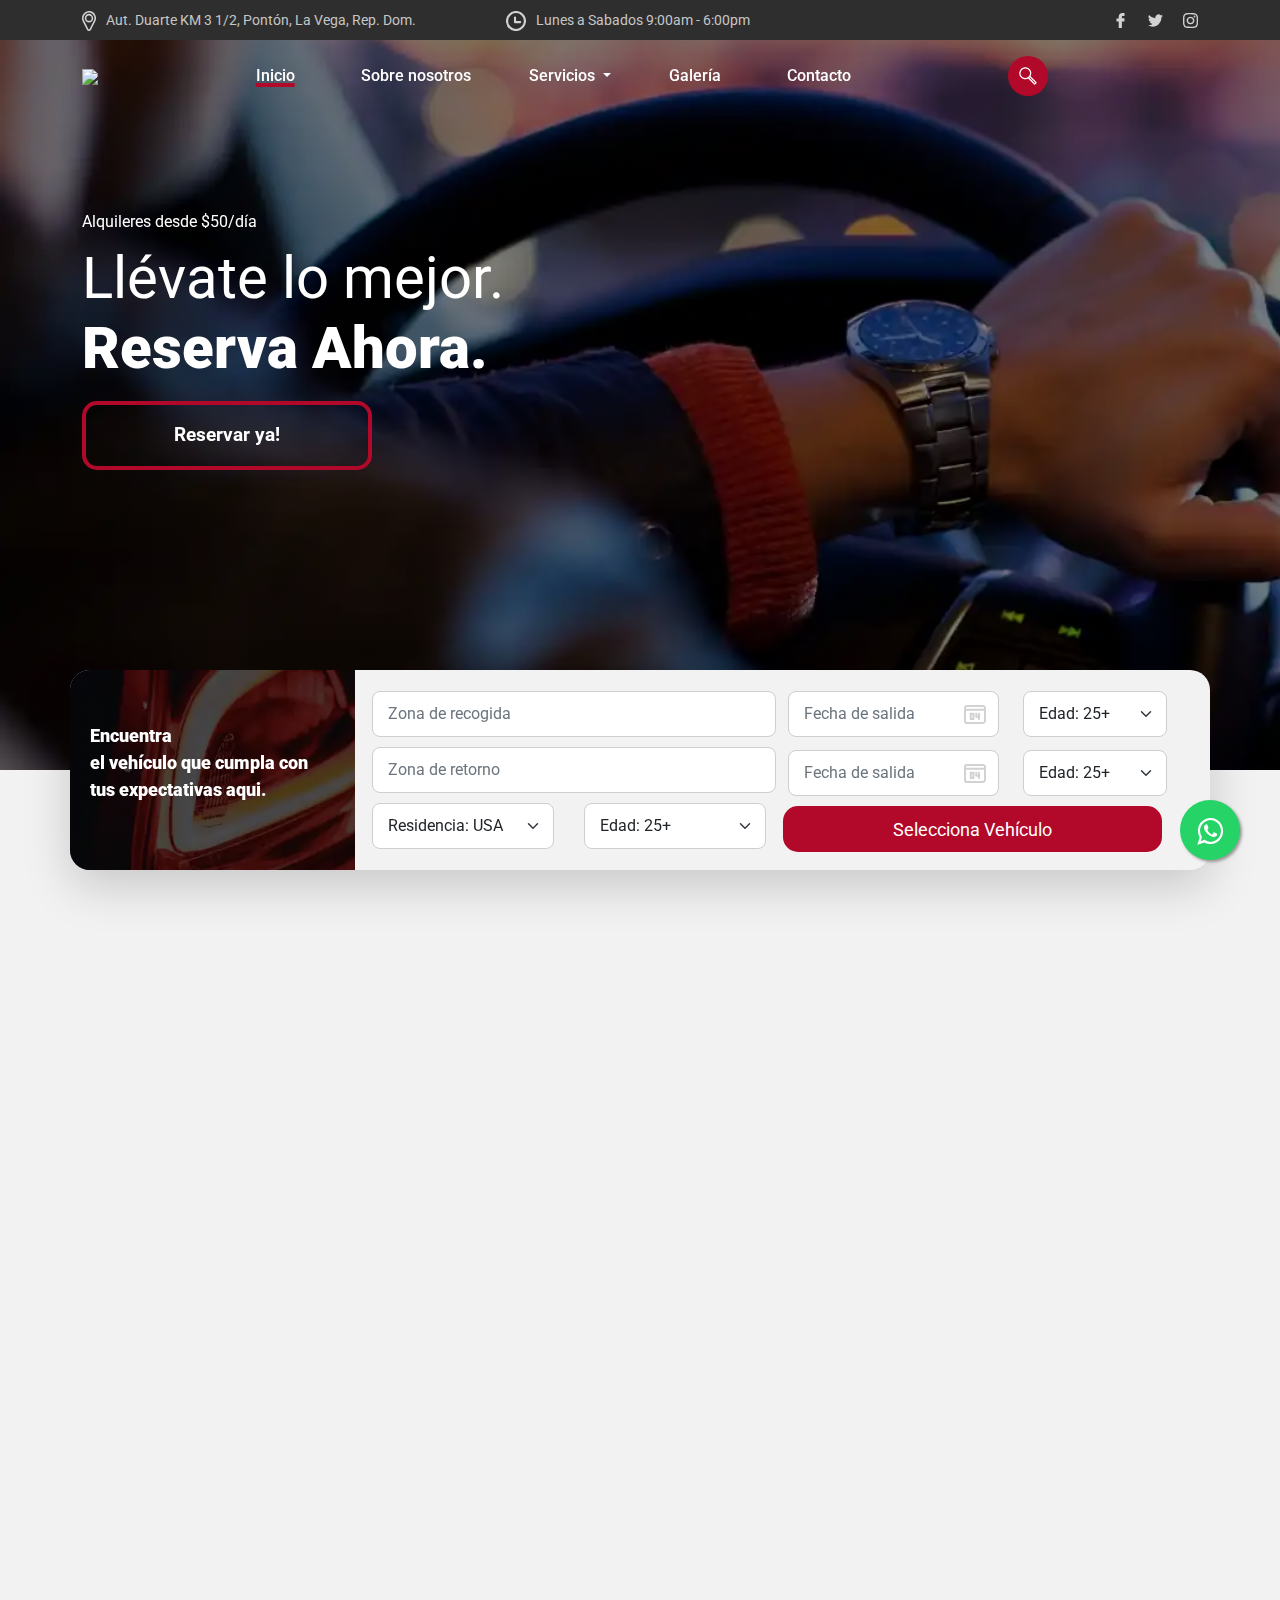
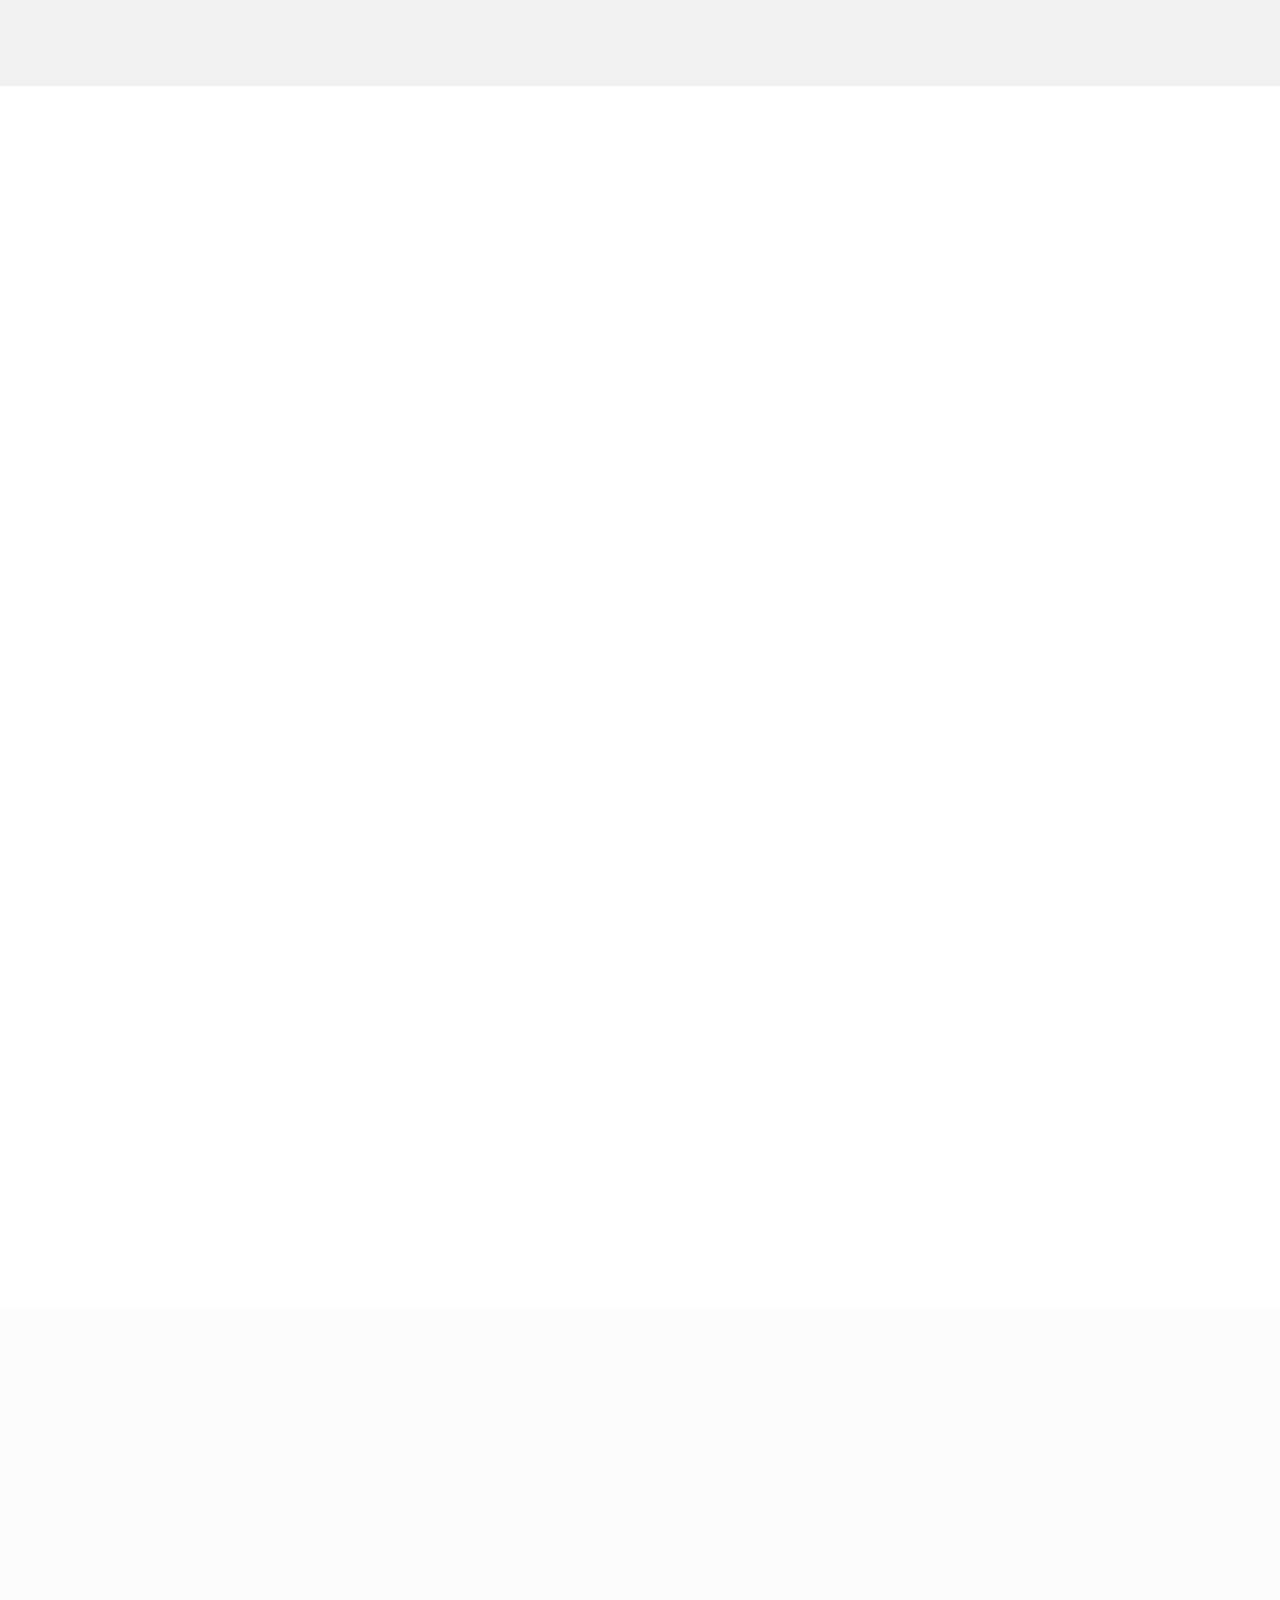
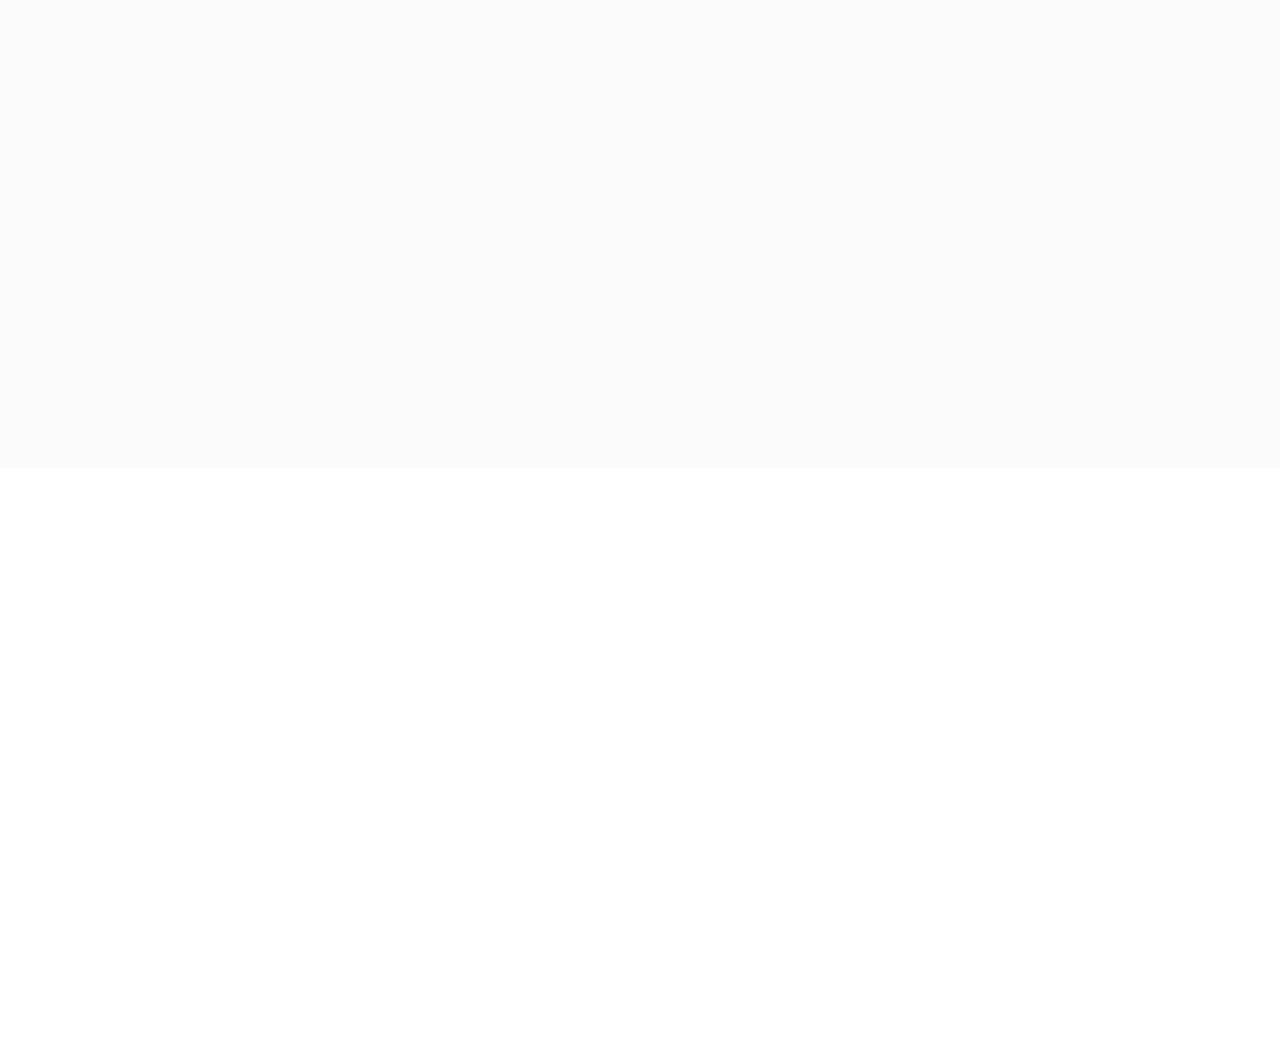
==== commit 84282d81: "whatsApp implemented and started with contact page" ====
--- a/index.html
+++ b/index.html
@@ -16,7 +16,7 @@
   <link rel="shortcut icon" href="./assets/icons/automare_favicon.png" type="image/x-icon">
   <link href="./styles/aos.css" rel="stylesheet">
   <script src="./js/aos.js"></script>
-
+  <link rel="stylesheet" href="https://maxcdn.bootstrapcdn.com/font-awesome/4.5.0/css/font-awesome.min.css">
 </head>
 
 <body>
@@ -64,7 +64,8 @@
     <div class="container" id="main">
       <header class="d-flex flex-wrap align-items-center justify-content-center justify-content-md-between py-3 mb-4">
         <a data-aos="fade-down" data-aos-duration="1500" href="./index.html">
-          <img src="./assets/img/Logo-Automare-Blanco.webp">
+          <img src="./assets/img/logo-Automare-Blanco.webp
+">
         </a>
         <ul data-aos="fade-down" data-aos-duration="1500"
           class="nav col-12 col-md-auto mb-2 justify-content-center mb-md-0">
@@ -84,7 +85,8 @@
             </div>
           </li>
           <li><a href="#" class="nav-link px-2 link-light">Galería</a></li>
-          <li><a href="#" class="nav-link px-2 link-light">Contacto</a></li>
+          <li><a href="./contact.html" class="nav-link px-2 link-light">Contacto</a></li>
+
         </ul>
         <div class="searchButton">
           <img src="./assets/icons/lupa.png">
@@ -92,7 +94,8 @@
 
         <div class="searchModal">
           <a href="./index.html">
-            <img src="./assets/img/Logo-Automare-Blanco.webp">
+            <img src="./assets/img/logo-Automare-Blanco.webp
+">
           </a>
 
           <div class="searchModal__container">
@@ -119,7 +122,8 @@
           </div>
           <nav class="menuppal">
             <a href="/">
-              <img src="./assets/img/Logo-Automare-Blanco.webp">
+              <img src="./assets/img/logo-Automare-Blanco.webp
+">
             </a>
             <form class="input">
               <input placeholder="Buscar..." type="text">
@@ -142,9 +146,10 @@
                 </div>
               </li>
               <li><a href="#" class="nav-link px-2 link-light">Galería</a></li>
-              <li><a href="#" class="nav-link px-2 link-light">Contacto</a></li>
+              <li><a href="./contact.html" class="nav-link px-2 link-light">Contacto</a></li>
+
             </ul>
-            
+
           </nav>
         </div>
       </header>
@@ -640,24 +645,34 @@
     <div class="creditsCompanies container">
       <h3 data-aos="fade-down" data-aos-duration="1300" class="creditsCompanies__title">Algunas entidades que confían en
         nuestro desempeño</h3>
+      <div data-aos="fade-up" data-aos-duration="1300" class="barraWrapper">
+        <div class="barra"></div>
+      </div>
       <div class="creditsCompanies__companies">
 
         <div class="column">
-          <div data-aos="fade-down" data-aos-duration="1300" class="img">
-            <img src="./assets/img/edenorte.png">
-          </div>
-          <div data-aos="fade-down" data-aos-duration="1300" class="img">
-            <img src="./assets/img/elecnor.png">
-          </div>
+          <a target="_blank" href="https://edenorte.com.do">
+            <div data-aos="fade-down" data-aos-duration="1300" class="img">
+              <img src="./assets/img/edenorte.png">
+            </div>
+          </a>
+          <a target="_blank" href="https://www.elecnor.com">
+            <div data-aos="fade-down" data-aos-duration="1300" class="img">
+              <img src="./assets/img/elecnor.png">
+            </div>
+          </a>
         </div>
         <div class="column">
-
-          <div data-aos="fade-up" data-aos-duration="1300" class="img">
-            <img src="./assets/img/emerald.png">
-          </div>
-          <div data-aos="fade-up" data-aos-duration="1300" class="img">
-            <img src="./assets/img/esasolar.png">
-          </div>
+          <a target="_blank" href="https://www.emerald.com/insight/">
+            <div data-aos="fade-up" data-aos-duration="1300" class="img">
+              <img src="./assets/img/emerald.png">
+            </div>
+          </a>
+          <a target="_blank" href="https://esasolar.com/es/">
+            <div data-aos="fade-up" data-aos-duration="1300" class="img">
+              <img src="./assets/img/esasolar.png">
+            </div>
+          </a>
         </div>
       </div>
     </div>
@@ -668,7 +683,8 @@
       <div class="row">
         <div class="col-lg-3 mb-3">
           <a class="d-inline-flex align-items-center mb-2 link-dark  " href="/" aria-label="Bootstrap">
-            <img src="./assets/img/Logo-Automare-Blanco.webp" alt="logo">
+            <img src="./assets/img/logo-Automare-Blanco.webp
+" alt="logo">
           </a>
           <div class="footer__item">Nuestro compromiso es ser la empresa modelo en ventas y rentas de vehículos más
             grande e
@@ -709,20 +725,27 @@
           <h5>Community</h5>
           <div class="barra"></div>
           <ul class="list-unstyled">
-            <li class="mb-2"><a href="#">
+              <li class="mb-2"><a target="_blank" 
+ href="mailto:servicios@automare.com">
                 <div class="item">
                   <div class="check"><img src="./assets/icons/email.svg"></div>
                   <p>servicios@automare.com
                   </p>
                 </div>
               </a></li>
-            <li class="mb-2"><a href="#">
+
+
+            <li class="mb-2">
+              <a href="https://api.whatsapp.com/send?phone=8095739898"  
+ target="_blank">
                 <div class="item">
                   <div class="check"><img src="./assets/icons/phone.svg"></div>
                   <p>809-573-9898
                   </p>
                 </div>
-              </a></li>
+
+              </a>
+            </li>
             <li class="mb-2"><a href="#">
                 <div class="item">
                   <div class="check"><img src="./assets/icons/relog.svg"></div>
@@ -749,6 +772,10 @@
       </div>
     </div>
   </footer>
+  <a href="https://api.whatsapp.com/send?phone=51955081075" class="float" target="_blank">
+    <i class="fa fa-whatsapp my-float"></i>
+  </a>
+
 
   <script src="./js/boostraps.js"></script>
   <script src="./js/main.js"></script>
--- a/styles/index.min.css
+++ b/styles/index.min.css
@@ -1 +1 @@
-body,html{font-family:Roboto,sans-serif!important;padding:0;margin:0 auto}.modal_active{display:flex!important;z-index:1000000!important;top:0;left:0;right:0;bottom:0}.container,.container header,.container header ul{z-index:100!important}.searchModal{display:none;align-items:center;flex-direction:column;padding-top:50px;position:fixed;background-color:#2e2e2e}.searchModal__container{display:flex;align-items:center;margin-top:50px;width:350px}.searchModal__container .hamburger{display:block!important}.input{width:100%;height:40px;border-radius:10px;border:none;overflow:hidden}.input input{padding:0 20px;width:70%;height:100%;margin:0!important;border:none;outline:0}.input button{height:100%;width:30%;margin:0 0 0 -6px;border:none;padding:0;background:#b2092a;color:#fff}.container,.container header,.navBlack,.navBlack .contactHeader{color:#c6c6c6!important}.center{display:flex;align-items:center;justify-content:center}.navBlack{background:#2e2e2e}.navBlack p{margin:0;font-size:14px}.navBlack .contactHeader{display:flex;align-items:center;justify-content:space-between;flex-wrap:wrap}.navBlack .contactHeader__contact{display:flex;align-items:center;justify-content:center;min-height:40px;gap:90px}@media (max-width:992px){.navBlack .contactHeader__contact:nth-child(2){width:30%}.navBlack .contactHeader__contact{justify-content:space-around;align-items:center}}@media (max-width:768px){.navBlack .contactHeader__contact{gap:15px}.navBlack .contactHeader .item p{font-size:12px}}.navBlack .contactHeader .item{display:flex;align-items:center;gap:10px}@media (max-width:992px){.navBlack .contactHeader .contactHeader__social{display:none}}.contactHeader__social{display:flex;gap:20px}.contactHeader__social img{width:15px;height:15px}.contactHeader__social img:hover{cursor:pointer;transform:scale(1.2);transition:.2s}@media (max-width:575px){.contactHeader__social img{width:20px;height:20px}}.container header{background:0 0!important}@media (max-width:992px){.container header{display:flex!important;justify-content:space-between!important;padding:0 1rem}}.container header a img{color:#c6c6c6}.container header .dropdown,.container header .dropdown a{text-decoration:none}.container header .dropdown a:hover{text-decoration:underline #b2092a 4px}.container header .dropdown li{display:flex!important;align-items:center!important}.container header .dropdown li a{color:#000!important;text-decoration:none}.container header .dropdown li a:hover,.container header ul li .current,.container header ul li a:hover{text-decoration:underline #b2092a 4px}.container header ul{gap:50px!important}.container header ul li{display:flex!important;align-items:center!important}.container header ul li a{font-size:16px!important;font-weight:500;color:#fff!important}@media (max-width:992px){.container header ul{display:none}}.container header .searchButton{height:40px;width:40px;border-radius:50%!important;background-color:#b2092a!important;display:flex;align-items:center;justify-content:center;cursor:pointer}.container header .searchButton img{height:18px;width:18px}.hamburger{display:none;height:30px;width:30px;padding:20px;-webkit-transform:translate3d(0,0,0);transform:translate3d(0,0,0);-webkit-transition:-webkit-transform .25s cubic-bezier(.05,1.04,.72,.98);transition:transform .25s cubic-bezier(.05,1.04,.72,.98);z-index:1002;cursor:pointer;-webkit-user-select:none;-moz-user-select:none;-ms-user-select:none;user-select:none}@media (max-width:992px){.container header .searchButton{display:none}.hamburger{display:block}}.hamburger.is-active{position:fixed;background-color:transparent;right:25px;top:0}._layer{background:#f2f2f2;margin-bottom:4px;border-radius:2px;width:28px;height:4px;opacity:1;-webkit-transform:translate3d(0,0,0);transform:translate3d(0,0,0);-webkit-transition:all .25s cubic-bezier(.05,1.04,.72,.98);transition:all .25s cubic-bezier(.05,1.04,.72,.98)}.hamburger:hover .-top{-webkit-transform:translateY(-100%);-ms-transform:translateY(-100%);transform:translateY(-100%)}.hamburger:hover .-bottom{-webkit-transform:translateY(50%);-ms-transform:translateY(100%);transform:translateY(100%)}.hamburger.is-active .-top{-webkit-transform:translateY(200%) rotate(45deg)!important;-ms-transform:translateY(200%) rotate(45deg)!important;transform:translateY(200%) rotate(45deg)!important}.hamburger.is-active .-mid{opacity:0}.hamburger.is-active .-bottom{-webkit-transform:translateY(-200%) rotate(135deg)!important;-ms-transform:translateY(-200%) rotate(135deg)!important;transform:translateY(-200%) rotate(135deg)!important}.menuppal.is_active{transform:translate3d(0,0,0)}.menuppal{background-color:#2e2e2e;bottom:0;left:0;top:0;right:0;overflow-y:hidden;position:fixed;transform:translate3d(0,-100%,0);transition:transform .35s cubic-bezier(.05,1.04,.72,.98) 0s;z-index:1001;padding-top:20px;display:flex;align-items:center;flex-direction:column;gap:40px}.menuppal form{width:70%!important}.menuppal>ul{margin:0;padding:0}@media (max-width:992px){.menuppal>ul{display:block!important}}.menuppal ul li{list-style:none;text-align:center;font-family:Verdadna,Arial,Helvetica;font-size:1.5rem;line-height:3em;height:3em;color:#369;text-transform:none;font-weight:700}.menuppal ul li a{padding:0!important;text-decoration:none;color:#369}.menuppal ul li a:hover{text-decoration:none;color:#333}.footer,.footer__item{color:#c6c6c6!important}.footer{border-bottom:10px #b2092a solid;background:#2e2e2e}.footer__item{display:flex;gap:10px;margin:30px 0}.footer__item .item{display:flex;gap:20px}.footer__item p{font-size:14px}.footer h5{font-size:18px;color:#fff;font-weight:900}.footer .barra{width:80%;text-decoration:underline #b2092a 4px;margin:10px 0}.footer li{margin:15px 0}.footer li a{color:#cecece;text-decoration:none}.footer li a:hover{color:#b2092a}.footer .item{display:flex;gap:10px}.footer .social{display:flex;gap:30px}.footer .social img{width:20px;height:20px}body,html{background:#fff!important}.main_container{background-image:linear-gradient(rgba(0,0,0,.5),rgba(0,0,0,.5)),url(../assets/img/home-background.webp);background-attachment:fixed;background-size:cover;min-height:730px}@media (max-width:992px){.main_container{min-height:0}}.mainContent{display:flex!important;align-items:center!important;margin-top:50px!important}@media (max-width:575px){.mainContent{padding-inline:0!important}}.mainContent div{height:100%;color:#fff;display:flex;flex-direction:column;gap:10px}@media (max-width:574px){.mainContent div{display:flex;justify-content:center!important}}.mainContent div p{padding:0;margin:0;font-size:16px}.mainContent div h1{font-size:58px;font-weight:400;padding:0}@media (max-width:1200px){.mainContent div h1{font-size:46px}}@media (max-width:575px){.mainContent div h1{font-size:40px}}.mainContent div h1 strong{font-weight:900}.mainContent div button{padding:1rem 1.5rem;font-size:1.2rem;width:290px;background-color:transparent;color:#fff;font-weight:700;border:4px solid #b2092a;border-radius:15px}.mainContent div button:hover{background-color:#b2092a}.selectVehicle{display:flex;align-items:center;justify-content:center;min-height:200px;position:relative;border-radius:20px!important;top:-100px;background:#f2f2f2;padding:0!important;overflow:hidden}.selectVehicle .bg-img{background-image:linear-gradient(rgba(0,0,0,.7),rgba(0,0,0,.7)),url(../assets/img/index-background.webp);background-repeat:no-repeat;background-size:cover;display:flex;height:200px;align-items:center;justify-content:center;color:#fff;padding:20px}.selectVehicle .bg-img p{font-size:18px;font-weight:900}@media (max-width:992px){.selectVehicle{position:static;margin-top:50px}.selectVehicle .bg-img{width:100%;overflow:hidden}.selectVehicle .form-content{width:100%!important;padding:40px 20px!important;margin:0 auto}}.selectVehicle .form-content input,.selectVehicle .form-content select{margin:5px;border-radius:8px;border:1px solid #cecece;width:100%;padding:10px 15px!important}.selectVehicle .form-content .selects{display:flex;align-items:center;gap:20px;padding:0!important}@media (max-width:992px){.selectVehicle .form-content input,.selectVehicle .form-content select{margin:5px 0}.selectVehicle .form-content .selects{flex-direction:column;gap:0;width:100%}.selectVehicle .form-content .main_content_row2{padding:0!important}}.selectVehicle .form-content .buttonWrapper{display:flex;align-items:center;justify-content:center;width:100%}.selectVehicle .form-content .buttonWrapper button{width:100%;border:none;border-radius:15px;background-color:#b2092a;color:#fff;font-size:18px;height:46px}.selectVehicle .form-content .main_content_row2 .dataTime{position:relative}.selectVehicle .form-content .main_content_row2 .dataTime img{position:absolute;top:19px;right:20px}.vehicleSection{overflow:visible;margin-bottom:100px}.vehicleSection__img img{width:100%}.vehicleSection__description span{color:#b2092a;font-weight:900;font-size:14px}.vehicleSection__description h2{color:#2e2e2e;font-weight:900;margin:20px 0}.vehicleSection__description .barra{width:120px;border-radius:10px;border-bottom:5px solid #b2092a;margin:10px 0}.vehicleSection__description p{color:#2e2e2e}.vehicleSection__description figure{width:100%}@media (max-width:992px){.vehicleSection__description figure{display:flex;align-items:center;justify-content:center}}.cardsWithIcons{margin-top:40px!important;position:relative;top:-120px;display:grid;justify-content:center;gap:20px;width:100%;grid-template-columns:repeat(4,200px)}@media (max-width:992px){.cardsWithIcons{grid-template-columns:repeat(2,200px)}}.cardsWithIcons__item{width:200px;border-radius:15px!important;color:#2e2e2e;gap:10px;padding:10px;display:flex;align-items:center;flex-direction:column;justify-content:center;background-color:#fff}.cardsWithIcons__item h3{font-size:28px;font-weight:900;margin:0}.cardsWithIcons__item p,.vehiclesAvaliable__title span{font-size:18px;font-weight:900}.gray{background-color:#f2f2f2!important;padding-bottom:60px}.vehiclesAvaliable{display:flex;align-items:center;justify-content:center;flex-direction:column;flex-wrap:wrap;gap:50px}.vehiclesAvaliable__title{gap:20px;display:flex;align-items:center;justify-content:center;flex-direction:column}.vehiclesAvaliable__title span{color:#b2092a}.vehiclesAvaliable__title h2{font-size:38px;font-weight:900;color:#2e2e2e}@media (max-width:768px){.vehiclesAvaliable__title h2{font-size:32px}}.vehiclesAvaliable__title .barra{width:120px;border-radius:10px;border-bottom:5px solid #b2092a;margin:10px 0}.vehiclesAvaliable__brands{display:flex;align-items:center;justify-content:space-evenly;flex-wrap:wrap;width:100%}@media (max-width:467px){.cardsWithIcons{grid-template-columns:200px}.vehiclesAvaliable__title h2{font-size:22px}.vehiclesAvaliable__brands{flex-direction:column;gap:20px}}.vehiclesAvaliable__brands .wrapper{width:calc(100% / 3);display:flex;align-items:center;justify-content:space-between}@media (max-width:992px){.vehiclesAvaliable__brands .wrapper{flex-direction:column;gap:20px}.vehiclesAvaliable__brands .lastOne{display:flex;align-items:center;justify-content:center;width:100%}}.vehiclesAvaliable__brands .actived{background-color:#b2092a}.vehiclesAvaliable__brands .actived p{color:#f2f2f2!important;font-size:18px!important;font-weight:900!important}.vehiclesAvaliable__brands .item,.vehiclesAvaliable__brands .lastOne{display:flex;align-items:center;height:50px;border-radius:15px;border:none;gap:20px;padding:1rem 1.8rem}.vehiclesAvaliable__brands .item p,.vehiclesAvaliable__brands .lastOne p{color:#2e2e2e;font-size:18px;font-weight:900;margin:0}.vehiclesAvaliable #myCarousel{margin-bottom:150px}.vehiclesAvaliable #myCarousel .carousel-indicators{bottom:-75px;display:flex;align-items:center}.vehiclesAvaliable #myCarousel .carousel-indicators button{background-color:#cecece;border:none;border-radius:50%;height:10px;width:10px}.vehiclesAvaliable #myCarousel .carousel-indicators button.active{background-color:#b2092a;width:30px;border-radius:10px;border-right:5px solid #b2092a}.vehiclesAvaliable .carousel-inner{overflow:visible!important}.vehiclesAvaliable .carousel-item{cursor:default!important}.vehiclesAvaliable .carousel-item:hover,.vehiclesAvaliable .carousel-item:hover img{transform:none!important}.vehiclesAvaliable__cards .cards{display:grid;grid-template-columns:repeat(3,350px);justify-content:center;gap:30px}@media (max-width:1200px){.vehiclesAvaliable__cards .cards{grid-template-columns:repeat(3,300px)}}@media (max-width:992px){.vehiclesAvaliable__cards .cards{grid-template-columns:repeat(2,300px)}}@media (max-width:768px){.vehiclesAvaliable__cards .cards{grid-template-columns:repeat(1,300px)}}.vehiclesAvaliable__cards .cards .card{border-radius:20px;padding:15px;transition:.5s;border:none!important}.vehiclesAvaliable__cards .cards .card:hover{box-shadow:0 1rem 3rem rgba(0,0,0,.175)!important}.vehiclesAvaliable__cards .cards .card__img{background-color:#f2f2f2;overflow:hidden!important}.vehiclesAvaliable__cards .cards .card__img img{width:100%;height:auto;border-radius:0!important;transition:none!important}.vehiclesAvaliable__cards .cards .card__img img:hover{transform:none!important}.vehiclesAvaliable__cards .cards .card__title{margin:20px 0;font-size:18px;font-weight:900;color:#2e2e2e}.vehiclesAvaliable__cards .cards .card__title h5,.vehiclesAvaliable__cards .cards .card__title p{margin:0}.vehiclesAvaliable__cards .cards .card__price{margin:-5px 0}.vehiclesAvaliable__cards .cards .card__price p{margin:0;font-size:18px;color:#2e2e2e}.vehiclesAvaliable__cards .cards .card__price p span{color:#b2092a;font-weight:900;font-size:22px}.vehiclesAvaliable__cards .cards .card__price p .BarraLateral{border-left:2px #b2092a solid;height:100%;margin:0 10px}.vehiclesAvaliable__cards .cards .card hr{height:2px}.vehiclesAvaliable__cards .cards .card__features{display:flex;align-items:center;gap:10px}.vehiclesAvaliable__cards .cards .card__features .icon{display:flex;gap:10px}.vehiclesAvaliable__cards .cards .card__features .icon p{margin:0;color:#2e2e2e;font-size:12px}.vehiclesAvaliable__cards .cards .card__features .icon img{width:20px!important;height:25px!important;border-radius:0!important;box-shadow:none!important;transition:.25s linear}.vehiclesAvaliable__cards .cards .card button{margin:10px 0;width:100%;border:1px solid #b2092a;background-color:transparent;border-radius:15px;color:#b2092a;font-size:18px;height:46px}.vehiclesAvaliable__cards .cards .card button:hover{background-color:#b2092a;color:#fff}.creditsSection{margin-top:50px;color:#2e2e2e!important;display:flex}.creditsSection__description h2{font-weight:900;font-size:26px;margin-bottom:20px}.creditsSection__description .item{display:flex;gap:10px}.creditsSection__description .item p{font-size:14px}.creditsSection__description .item .check{display:flex;align-items:center;justify-content:center;width:28px!important;height:28px!important;border-radius:5px;background-color:#b2092a}.creditsSection__description .item .check img{width:11px}.creditsSection__img img{width:100%}@media (max-width:992px){.creditsSection__img img{margin-top:40px}}.grayWrapper{background:#fbfbfb!important;padding:50px 0}.creditsCompanies{display:flex;flex-direction:column;gap:20px;padding:50px 0}.creditsCompanies h3{font-weight:900;color:#b2092a;font-size:16px;text-align:center;margin:40px 0}.creditsCompanies__companies{display:flex;justify-content:space-between;align-items:center}@media (max-width:533px){.creditsCompanies__companies{flex-direction:column;gap:50px}}.creditsCompanies__companies .column{display:flex;justify-content:space-between;align-items:center;width:45%}@media (max-width:992px){.creditsCompanies__companies .column{flex-direction:column;gap:50px}}.creditsCompanies__companies .column img{filter:grayscale(100%)}+.menuppal,.searchModal{background-color:#2e2e2e;position:fixed}body,html{font-family:Roboto,sans-serif!important;padding:0;margin:0 auto}.modal_active{display:flex!important;z-index:1000000!important;top:0;left:0;right:0;bottom:0}.container,.container header,.container header ul{z-index:100!important}.searchModal{display:none;align-items:center;flex-direction:column;padding-top:50px}.searchModal__container{display:flex;align-items:center;margin-top:50px;width:350px}.searchModal__container .hamburger{display:block!important}.input{width:100%;height:40px;border-radius:10px;border:none;overflow:hidden}.input input{padding:0 20px;width:70%;height:100%;margin:0!important;border:none;outline:0}.input button{height:100%;width:30%;margin:0 0 0 -6px;border:none;padding:0;background:#b2092a;color:#fff}.container,.container header,.navBlack,.navBlack .contactHeader{color:#c6c6c6!important}.center,.creditsCompanies .barraWrapper{display:flex;align-items:center;justify-content:center}.navBlack{background:#2e2e2e}.navBlack p{margin:0;font-size:14px}.navBlack .contactHeader{display:flex;align-items:center;justify-content:space-between;flex-wrap:wrap}.navBlack .contactHeader__contact{display:flex;align-items:center;justify-content:center;min-height:40px;gap:90px}@media (max-width:992px){.navBlack .contactHeader__contact:nth-child(2){width:30%}.navBlack .contactHeader__contact{justify-content:space-around;align-items:center}}@media (max-width:768px){.navBlack .contactHeader__contact{gap:15px}.navBlack .contactHeader .item p{font-size:12px}}.navBlack .contactHeader .item{display:flex;align-items:center;gap:10px}@media (max-width:992px){.navBlack .contactHeader .contactHeader__social{display:none}}.contactHeader__social{display:flex;gap:20px}.contactHeader__social img{width:15px;height:15px}.contactHeader__social img:hover{cursor:pointer;transform:scale(1.2);transition:.2s}@media (max-width:575px){.contactHeader__social img{width:20px;height:20px}}.container header{background:0 0!important}@media (max-width:992px){.container header{display:flex!important;justify-content:space-between!important;padding:0 1rem}}.container header a img{color:#c6c6c6}.container header .dropdown,.container header .dropdown a{text-decoration:none}.container header .dropdown a:hover{text-decoration:underline #b2092a 4px}.container header .dropdown li{display:flex!important;align-items:center!important}.container header .dropdown li a{color:#000!important;text-decoration:none}.container header .dropdown li a:hover,.container header ul li .current,.container header ul li a:hover{text-decoration:underline #b2092a 4px}.container header ul{gap:50px!important}.container header ul li{display:flex!important;align-items:center!important}.container header ul li a{font-size:16px!important;font-weight:500;color:#fff!important}@media (max-width:992px){.container header ul{display:none}}.container header .searchButton{height:40px;width:40px;border-radius:50%!important;background-color:#b2092a!important;display:flex;align-items:center;justify-content:center;cursor:pointer}.container header .searchButton img{height:18px;width:18px}.hamburger{display:none;height:30px;width:30px;padding:20px;-webkit-transform:translate3d(0,0,0);transform:translate3d(0,0,0);-webkit-transition:-webkit-transform .25s cubic-bezier(.05,1.04,.72,.98);transition:transform .25s cubic-bezier(.05,1.04,.72,.98);z-index:1002;cursor:pointer;-webkit-user-select:none;-moz-user-select:none;-ms-user-select:none;user-select:none}@media (max-width:992px){.container header .searchButton{display:none}.hamburger{display:block}}.hamburger.is-active{position:fixed;background-color:transparent;right:25px;top:0}._layer{background:#f2f2f2;margin-bottom:4px;border-radius:2px;width:28px;height:4px;opacity:1;-webkit-transform:translate3d(0,0,0);transform:translate3d(0,0,0);-webkit-transition:all .25s cubic-bezier(.05,1.04,.72,.98);transition:all .25s cubic-bezier(.05,1.04,.72,.98)}.hamburger:hover .-top{-webkit-transform:translateY(-100%);-ms-transform:translateY(-100%);transform:translateY(-100%)}.hamburger:hover .-bottom{-webkit-transform:translateY(50%);-ms-transform:translateY(100%);transform:translateY(100%)}.hamburger.is-active .-top{-webkit-transform:translateY(200%) rotate(45deg)!important;-ms-transform:translateY(200%) rotate(45deg)!important;transform:translateY(200%) rotate(45deg)!important}.hamburger.is-active .-mid{opacity:0}.hamburger.is-active .-bottom{-webkit-transform:translateY(-200%) rotate(135deg)!important;-ms-transform:translateY(-200%) rotate(135deg)!important;transform:translateY(-200%) rotate(135deg)!important}.menuppal.is_active{transform:translate3d(0,0,0)}.menuppal{bottom:0;left:0;top:0;right:0;overflow-y:hidden;transform:translate3d(0,-100%,0);transition:transform .35s cubic-bezier(.05,1.04,.72,.98) 0s;z-index:1001;padding-top:20px;display:flex;align-items:center;flex-direction:column;gap:40px}.vehiclesAvaliable .carousel-item:hover,.vehiclesAvaliable .carousel-item:hover img,.vehiclesAvaliable__cards .cards .card__img img:hover{transform:none!important}.menuppal form{width:70%!important}.menuppal>ul{margin:0;padding:0}@media (max-width:992px){.menuppal>ul{display:block!important}}.menuppal ul li{list-style:none;text-align:center;font-family:Verdadna,Arial,Helvetica;font-size:1.5rem;line-height:3em;height:3em;color:#369;text-transform:none;font-weight:700}.menuppal ul li a{padding:0!important;text-decoration:none;color:#369}.menuppal ul li a:hover{text-decoration:none;color:#333}.footer,.footer__item{color:#c6c6c6!important}.footer{border-bottom:10px #b2092a solid;background:#2e2e2e}.footer__item{display:flex;gap:10px;margin:30px 0}.footer__item .item{display:flex;gap:20px}.footer__item p{font-size:14px}.footer h5{font-size:18px;color:#fff;font-weight:900}.footer .barra{width:80%;text-decoration:underline #b2092a 4px;margin:10px 0}.footer li{margin:15px 0}.footer li a{color:#cecece;text-decoration:none}.footer li a:hover{color:#b2092a}.footer .item{display:flex;gap:10px}.footer .social{display:flex;gap:30px}.footer .social img{width:20px;height:20px}.creditsCompanies{display:flex;flex-direction:column;gap:20px;padding:50px 0}.creditsCompanies h3{font-weight:900;color:#b2092a;font-size:16px;text-align:center;margin:40px 0}.creditsCompanies .barraWrapper{width:100%;margin-top:-50px}.creditsCompanies .barraWrapper .barra{width:100px;border-bottom:5px solid #b2092a;border-radius:10px}.creditsCompanies__companies{display:flex;justify-content:space-between;align-items:center}@media (max-width:533px){.creditsCompanies__companies{flex-direction:column;gap:50px}}.creditsCompanies__companies .column{display:flex;justify-content:space-between;align-items:center;width:45%;transition:1.2s}@media (max-width:992px){.creditsCompanies__companies .column{flex-direction:column;gap:50px}}.creditsCompanies__companies .column img{transition:.8s;filter:grayscale(100%)}.creditsCompanies__companies .column img:hover{filter:grayscale(0)}.vehiclesAvaliable{margin-top:50px;margin-bottom:50px;display:flex;align-items:center;justify-content:center;flex-direction:column;flex-wrap:wrap;gap:50px}.vehiclesAvaliable__title{gap:20px;display:flex;align-items:center;justify-content:center;flex-direction:column}.vehiclesAvaliable__title span{color:#b2092a;font-size:18px;font-weight:900}.vehiclesAvaliable__title h2{font-size:38px;font-weight:900;color:#2e2e2e}@media (max-width:768px){.vehiclesAvaliable__title h2{font-size:32px}}.vehiclesAvaliable__title .barra{width:120px;border-radius:10px;border-bottom:5px solid #b2092a;margin:10px 0}.vehiclesAvaliable__brands{display:flex;align-items:center;justify-content:space-evenly;flex-wrap:wrap;width:100%}@media (max-width:467px){.vehiclesAvaliable__title h2{font-size:22px}.vehiclesAvaliable__brands{flex-direction:column;gap:20px}}.vehiclesAvaliable__brands .wrapper{width:calc(100% / 3);display:flex;align-items:center;justify-content:space-between}@media (max-width:992px){.vehiclesAvaliable__brands .wrapper{flex-direction:column;gap:20px}.vehiclesAvaliable__brands .lastOne{display:flex;align-items:center;justify-content:center;width:100%}}.vehiclesAvaliable__brands .actived{background-color:#b2092a}.vehiclesAvaliable__brands .actived p{color:#f2f2f2!important;font-size:18px!important;font-weight:900!important}.vehiclesAvaliable__brands .item,.vehiclesAvaliable__brands .lastOne{display:flex;align-items:center;height:50px;border-radius:15px;border:none;gap:20px;padding:1rem 1.8rem}.vehiclesAvaliable__brands .item p,.vehiclesAvaliable__brands .lastOne p{color:#2e2e2e;font-size:18px;font-weight:900;margin:0}.vehiclesAvaliable #myCarousel{margin-bottom:150px}.vehiclesAvaliable #myCarousel .carousel-indicators{bottom:-75px;display:flex;align-items:center}.vehiclesAvaliable #myCarousel .carousel-indicators button{background-color:#cecece;border:none;border-radius:50%;height:10px;width:10px}.vehiclesAvaliable #myCarousel .carousel-indicators button.active{background-color:#b2092a;width:30px;border-radius:10px;border-right:5px solid #b2092a}.vehiclesAvaliable .carousel-inner{overflow:visible!important}.vehiclesAvaliable .carousel-item{cursor:default!important}.vehiclesAvaliable__cards .cards{display:grid;grid-template-columns:repeat(3,350px);justify-content:center;gap:30px}@media (max-width:1200px){.vehiclesAvaliable__cards .cards{grid-template-columns:repeat(3,300px)}}@media (max-width:992px){.vehiclesAvaliable__cards .cards{grid-template-columns:repeat(2,300px)}}@media (max-width:768px){.vehiclesAvaliable__cards .cards{grid-template-columns:repeat(1,300px)}}.vehiclesAvaliable__cards .cards .card{border-radius:20px;padding:15px;transition:.5s;border:none!important}.vehiclesAvaliable__cards .cards .card:hover{box-shadow:0 1rem 3rem rgba(0,0,0,.175)!important}.vehiclesAvaliable__cards .cards .card__img{background-color:#f2f2f2;overflow:hidden!important}.vehiclesAvaliable__cards .cards .card__img img{width:100%;height:auto;border-radius:0!important;transition:none!important}.vehiclesAvaliable__cards .cards .card__title{margin:20px 0;font-size:18px;font-weight:900;color:#2e2e2e}.vehiclesAvaliable__cards .cards .card__title h5,.vehiclesAvaliable__cards .cards .card__title p{margin:0}.vehiclesAvaliable__cards .cards .card__price{margin:-5px 0}.vehiclesAvaliable__cards .cards .card__price p{margin:0;font-size:18px;color:#2e2e2e}.vehiclesAvaliable__cards .cards .card__price p span{color:#b2092a;font-weight:900;font-size:22px}.vehiclesAvaliable__cards .cards .card__price p .BarraLateral{border-left:2px #b2092a solid;height:100%;margin:0 10px}.vehiclesAvaliable__cards .cards .card hr{height:2px}.vehiclesAvaliable__cards .cards .card__features{display:flex;align-items:center;gap:10px}.vehiclesAvaliable__cards .cards .card__features .icon{display:flex;gap:10px}.vehiclesAvaliable__cards .cards .card__features .icon p{margin:0;color:#2e2e2e;font-size:12px}.vehiclesAvaliable__cards .cards .card__features .icon img{width:20px!important;height:25px!important;border-radius:0!important;box-shadow:none!important;transition:.25s linear}.vehiclesAvaliable__cards .cards .card button{margin:10px 0;width:100%;border:1px solid #b2092a;background-color:transparent;border-radius:15px;color:#b2092a;font-size:18px;height:46px}.vehiclesAvaliable__cards .cards .card button:hover{background-color:#b2092a;color:#fff}.float{position:fixed;width:60px;height:60px;bottom:40px;right:40px;background-color:#25d366;color:#FFF;border-radius:50px;text-align:center;font-size:30px;box-shadow:2px 2px 3px #999;z-index:100}.my-float{margin-top:16px}body,html{background:#fff!important}.main_container{background-image:linear-gradient(rgba(0,0,0,.5),rgba(0,0,0,.5)),url(../assets/img/home-background.webp);background-attachment:fixed;background-size:cover;min-height:730px}@media (max-width:992px){.main_container{min-height:0}}.mainContent{display:flex!important;align-items:center!important;margin-top:50px!important}@media (max-width:575px){.mainContent{padding-inline:0!important}}.mainContent div{height:100%;color:#fff;display:flex;flex-direction:column;gap:10px}@media (max-width:574px){.mainContent div{display:flex;justify-content:center!important}}.mainContent div p{padding:0;margin:0;font-size:16px}.mainContent div h1{font-size:58px;font-weight:400;padding:0}@media (max-width:1200px){.mainContent div h1{font-size:46px}}@media (max-width:575px){.mainContent div h1{font-size:40px}}.mainContent div h1 strong{font-weight:900}.mainContent div button{padding:1rem 1.5rem;font-size:1.2rem;width:290px;background-color:transparent;color:#fff;font-weight:700;border:4px solid #b2092a;border-radius:15px}.mainContent div button:hover{background-color:#b2092a}.selectVehicle{display:flex;align-items:center;justify-content:center;min-height:200px;position:relative;border-radius:20px!important;top:-100px;background:#f2f2f2;padding:0!important;overflow:hidden}.selectVehicle .bg-img{background-image:linear-gradient(rgba(0,0,0,.7),rgba(0,0,0,.7)),url(../assets/img/index-background.webp);background-repeat:no-repeat;background-size:cover;display:flex;height:200px;align-items:center;justify-content:center;color:#fff;padding:20px}.selectVehicle .bg-img p{font-size:18px;font-weight:900}@media (max-width:992px){.selectVehicle{position:static;margin-top:50px}.selectVehicle .bg-img{width:100%;overflow:hidden}.selectVehicle .form-content{width:100%!important;padding:40px 20px!important;margin:0 auto}}.selectVehicle .form-content input,.selectVehicle .form-content select{margin:5px;border-radius:8px;border:1px solid #cecece;width:100%;padding:10px 15px!important}.selectVehicle .form-content .selects{display:flex;align-items:center;gap:20px;padding:0!important}@media (max-width:992px){.selectVehicle .form-content input,.selectVehicle .form-content select{margin:5px 0}.selectVehicle .form-content .selects{flex-direction:column;gap:0;width:100%}.selectVehicle .form-content .main_content_row2{padding:0!important}}.selectVehicle .form-content .buttonWrapper{display:flex;align-items:center;justify-content:center;width:100%}.selectVehicle .form-content .buttonWrapper button{width:100%;border:none;border-radius:15px;background-color:#b2092a;color:#fff;font-size:18px;height:46px}.selectVehicle .form-content .main_content_row2 .dataTime{position:relative}.selectVehicle .form-content .main_content_row2 .dataTime img{position:absolute;top:19px;right:20px}.vehicleSection{overflow:visible;margin-bottom:100px}.vehicleSection__img img{width:100%}.vehicleSection__description span{color:#b2092a;font-weight:900;font-size:14px}.vehicleSection__description h2{color:#2e2e2e;font-weight:900;margin:20px 0}.vehicleSection__description .barra{width:120px;border-radius:10px;border-bottom:5px solid #b2092a;margin:10px 0}.vehicleSection__description p{color:#2e2e2e}.vehicleSection__description figure{width:100%}@media (max-width:992px){.vehicleSection__description figure{display:flex;align-items:center;justify-content:center}}.cardsWithIcons{margin-top:40px!important;position:relative;top:-120px;display:grid;justify-content:center;gap:20px;width:100%;grid-template-columns:repeat(4,200px)}@media (max-width:992px){.cardsWithIcons{grid-template-columns:repeat(2,200px)}}@media (max-width:467px){.cardsWithIcons{grid-template-columns:200px}}.cardsWithIcons__item{width:200px;border-radius:15px!important;color:#2e2e2e;gap:10px;padding:10px;display:flex;align-items:center;flex-direction:column;justify-content:center;background-color:#fff}.cardsWithIcons__item h3{font-size:28px;font-weight:900;margin:0}.cardsWithIcons__item p{font-size:18px;font-weight:900}.gray{background-color:#f2f2f2!important;padding-bottom:60px}.creditsSection{margin-top:50px;color:#2e2e2e!important;display:flex}.creditsSection__description h2{font-weight:900;font-size:26px;margin-bottom:20px}.creditsSection__description .item{display:flex;gap:10px}.creditsSection__description .item p{font-size:14px}.creditsSection__description .item .check{display:flex;align-items:center;justify-content:center;width:28px!important;height:28px!important;border-radius:5px;background-color:#b2092a}.creditsSection__description .item .check img{width:11px}.creditsSection__img img{width:100%}@media (max-width:992px){.creditsSection__img img{margin-top:40px}}.grayWrapper{background:#fbfbfb!important;padding:50px 0}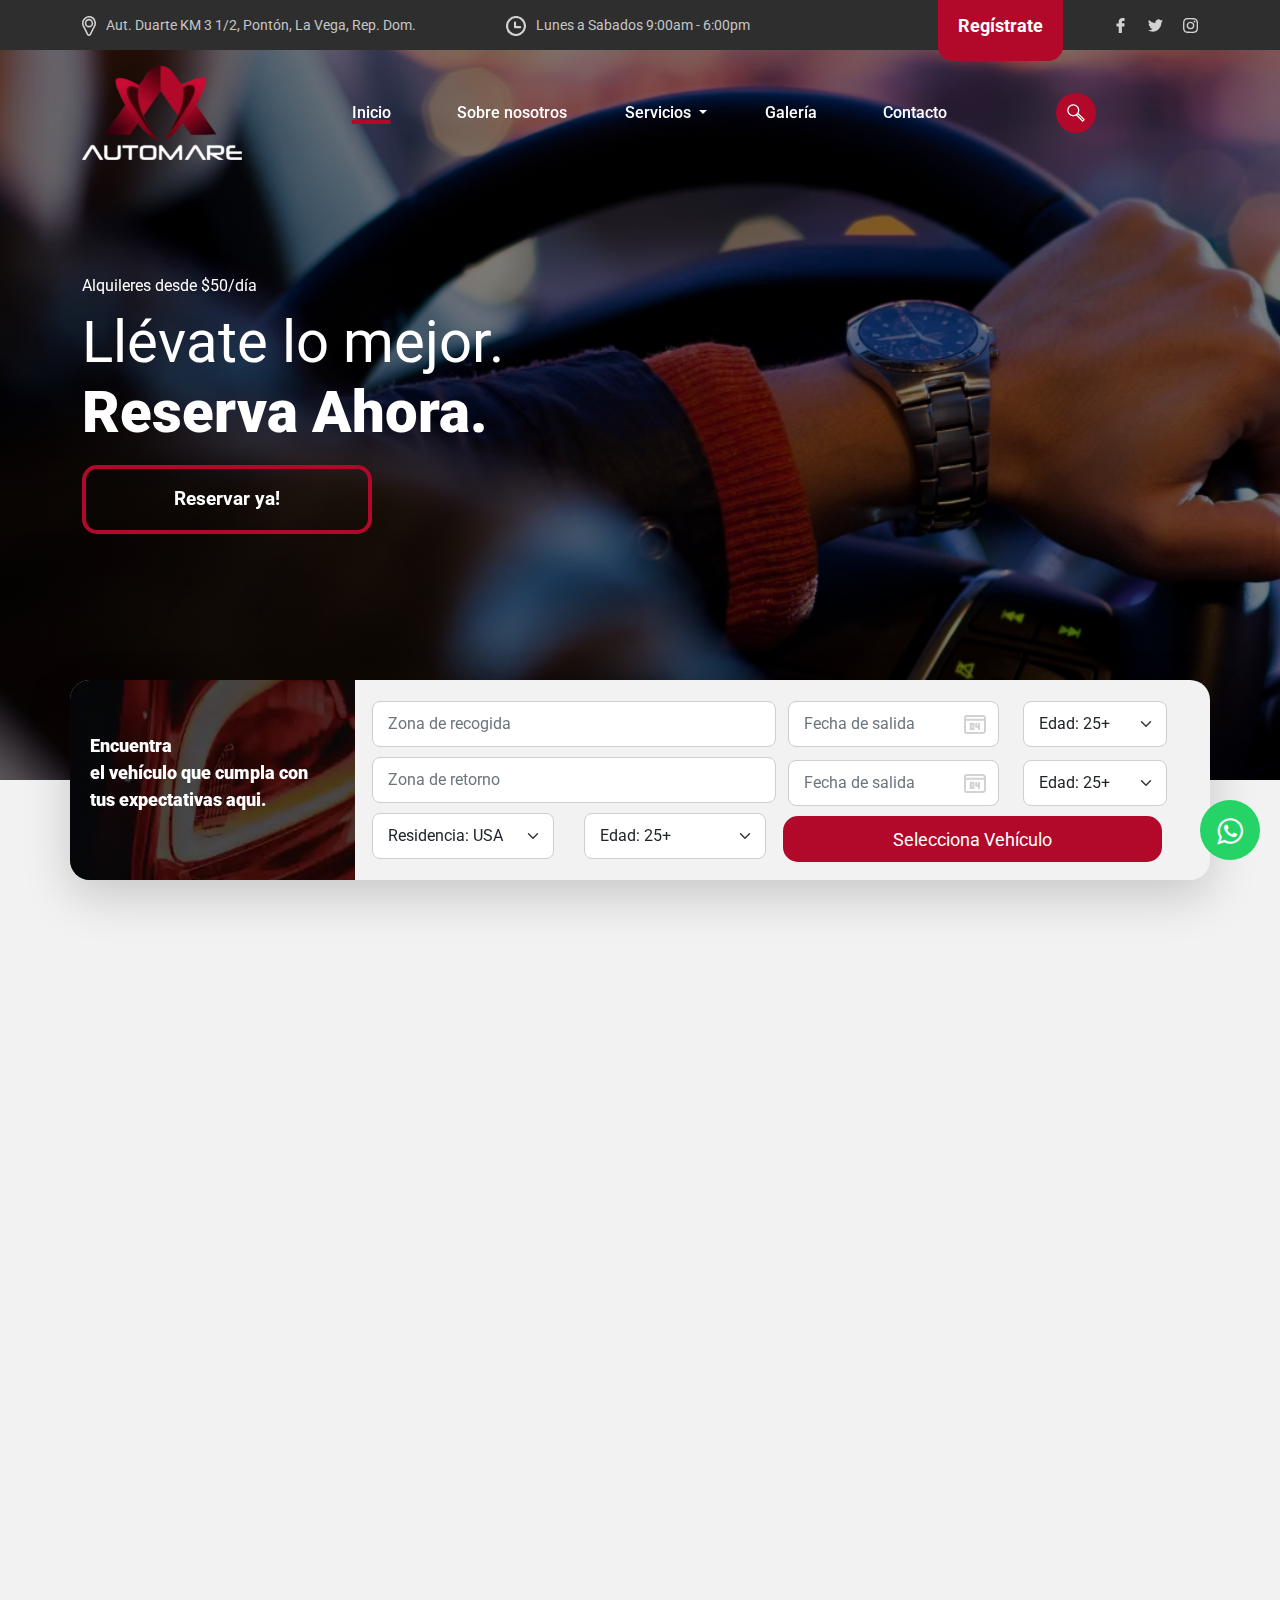
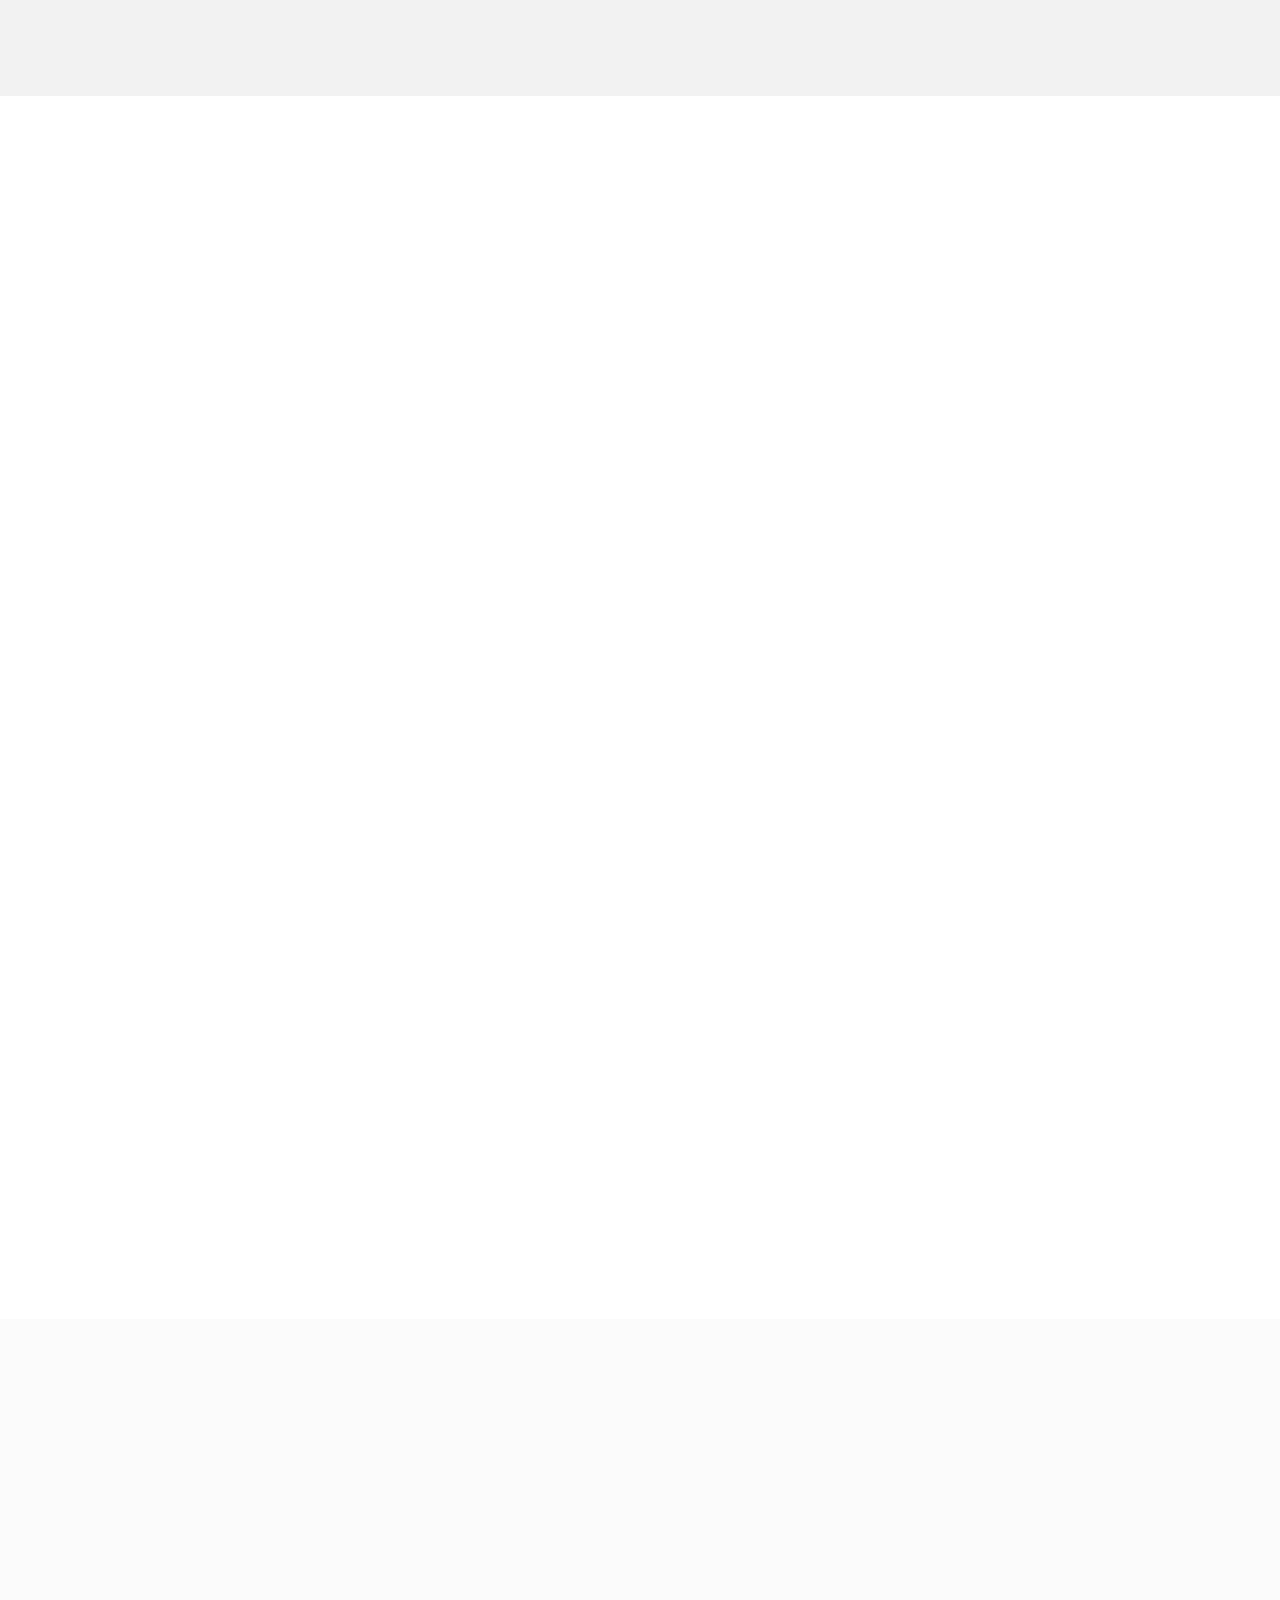
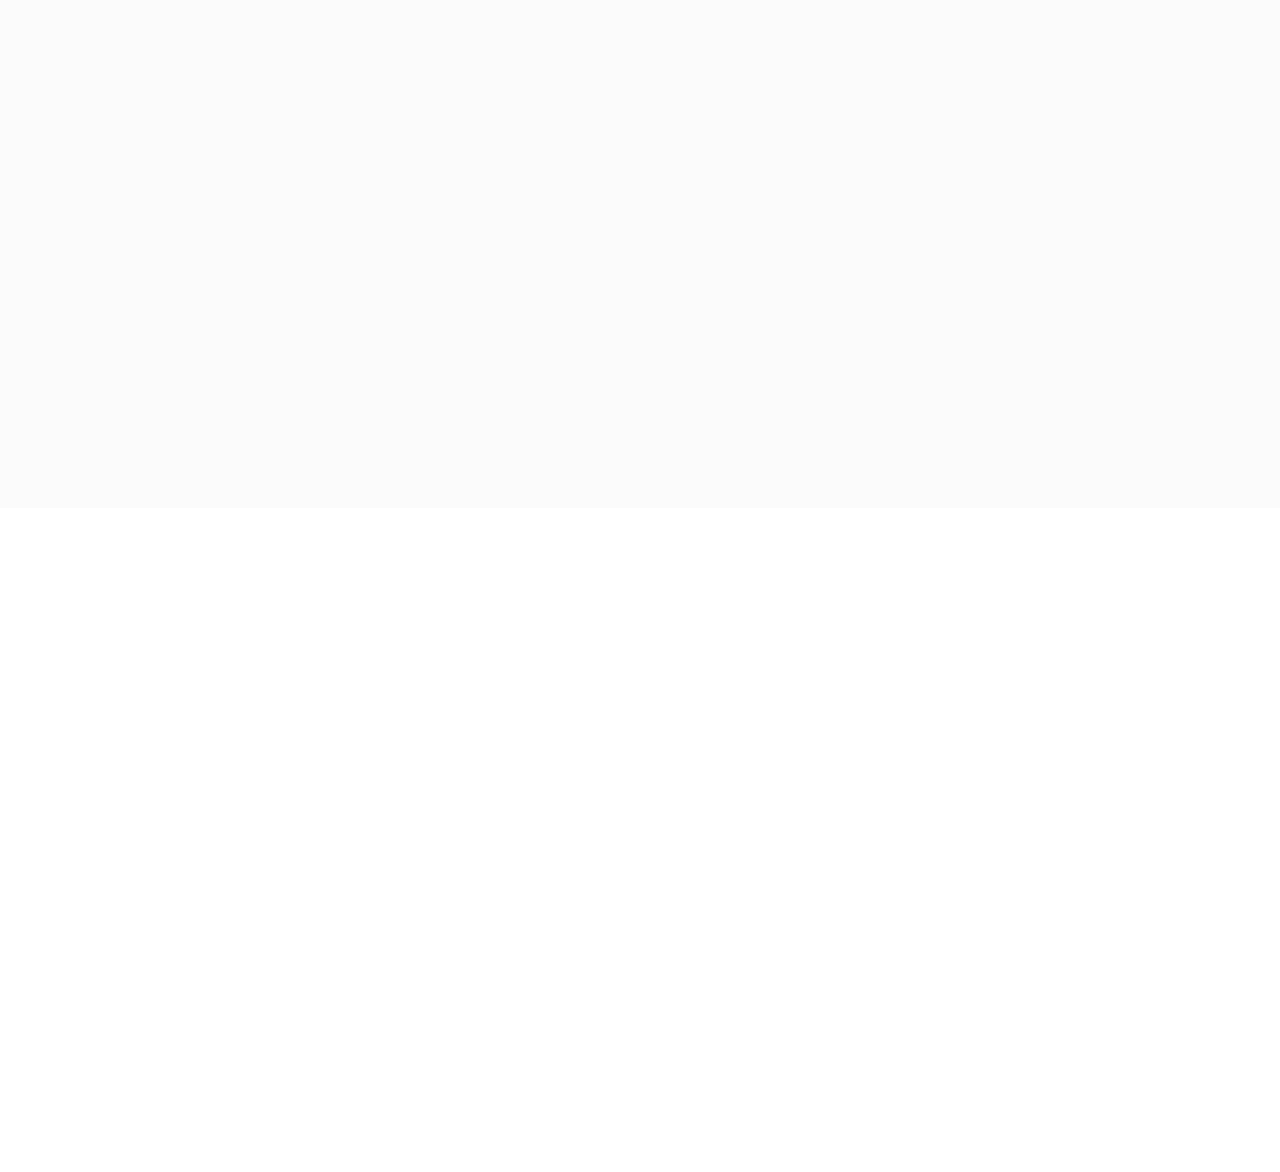
==== commit fa936e78: "register button in navbar implemented and added to hamburger menu" ====
--- a/index.html
+++ b/index.html
@@ -40,23 +40,29 @@
           </div>
         </div>
       </div>
-      <div class="contactHeader__social">
-        <div class="item">
-          <div class="item__icon">
-            <img src="./assets/icons/facebook.svg" alt="facebook">
-          </div>
-        </div>
-        <div class="item">
-          <div class="item__icon">
-            <img src="./assets/icons/twitter.svg" alt="twitter">
-          </div>
-        </div>
-        <div class="item">
-          <div class="item__icon">
-            <img src="./assets/icons/instagram.svg" alt="instagram">
-          </div>
-        </div>
-      </div>
+      <div class="contact">
+        <div class="register">
+          <a href="#">Regístrate</a>
+        </div>
+        <div class="contactHeader__social">
+          <div class="item">
+            <div class="item__icon">
+              <img src="./assets/icons/facebook.svg" alt="facebook">
+            </div>
+          </div>
+          <div class="item">
+            <div class="item__icon">
+              <img src="./assets/icons/twitter.svg" alt="twitter">
+            </div>
+          </div>
+          <div class="item">
+            <div class="item__icon">
+              <img src="./assets/icons/instagram.svg" alt="instagram">
+            </div>
+          </div>
+        </div>
+      </div>
+      
     </div>
   </div>
 
@@ -149,6 +155,51 @@
               <li><a href="./contact.html" class="nav-link px-2 link-light">Contacto</a></li>
 
             </ul>
+            <div class="navBlack">
+              <div class="container contactHeader">
+                <div class="contactHeader__contact">
+                  <div class="item">
+                    <div class="item__icon">
+                      <img src="./assets/icons/ubicacion.svg" alt="ubicacion">
+                    </div>
+                    <div class="item__text">
+                      <p>Aut. Duarte KM 3 1/2, Pontón, La Vega, Rep. Dom. </p>
+                    </div>
+                  </div>
+                  <div class="item">
+                    <div class="item__icon">
+                      <img src="./assets/icons/relog.svg" alt="relog">
+                    </div>
+                    <div class="item__text">
+                      <p>Lunes a Sabados 9:00am - 6:00pm</p>
+                    </div>
+                  </div>
+                </div>
+                <div class="contact">
+                  <div class="register">
+                    <a href="#">Regístrate</a>
+                  </div>
+                  <div class="contactHeader__social">
+                    <div class="item">
+                      <div class="item__icon">
+                        <img src="./assets/icons/facebook.svg" alt="facebook">
+                      </div>
+                    </div>
+                    <div class="item">
+                      <div class="item__icon">
+                        <img src="./assets/icons/twitter.svg" alt="twitter">
+                      </div>
+                    </div>
+                    <div class="item">
+                      <div class="item__icon">
+                        <img src="./assets/icons/instagram.svg" alt="instagram">
+                      </div>
+                    </div>
+                  </div>
+                </div>
+                
+              </div>
+            </div>
 
           </nav>
         </div>
@@ -725,8 +776,7 @@
           <h5>Community</h5>
           <div class="barra"></div>
           <ul class="list-unstyled">
-              <li class="mb-2"><a target="_blank" 
- href="mailto:servicios@automare.com">
+            <li class="mb-2"><a target="_blank" href="mailto:servicios@automare.com">
                 <div class="item">
                   <div class="check"><img src="./assets/icons/email.svg"></div>
                   <p>servicios@automare.com
@@ -736,8 +786,7 @@
 
 
             <li class="mb-2">
-              <a href="https://api.whatsapp.com/send?phone=8095739898"  
- target="_blank">
+              <a href="https://api.whatsapp.com/send?phone=8095739898" target="_blank">
                 <div class="item">
                   <div class="check"><img src="./assets/icons/phone.svg"></div>
                   <p>809-573-9898
@@ -754,19 +803,28 @@
                   </p>
                 </div>
               </a></li>
-            <li class="mb-2"><a href="#">
-                <div class="social">
+            <li class="mb-2">
+              <div class="social">
+                <a href="#">
+
                   <div class="item__icon">
                     <img src="./assets/icons/facebook.svg" alt="facebook">
                   </div>
+                </a>
+                <a href="#">
+
                   <div class="item__icon">
                     <img src="./assets/icons/twitter.svg" alt="twitter">
                   </div>
+                </a>
+                <a href="#">
+
                   <div class="item__icon">
                     <img src="./assets/icons/instagram.svg" alt="instagram">
                   </div>
-                </div>
-              </a></li>
+                </a>
+              </div>
+            </li>
           </ul>
         </div>
       </div>
--- a/styles/index.min.css
+++ b/styles/index.min.css
@@ -1 +1 @@
-.menuppal,.searchModal{background-color:#2e2e2e;position:fixed}body,html{font-family:Roboto,sans-serif!important;padding:0;margin:0 auto}.modal_active{display:flex!important;z-index:1000000!important;top:0;left:0;right:0;bottom:0}.container,.container header,.container header ul{z-index:100!important}.searchModal{display:none;align-items:center;flex-direction:column;padding-top:50px}.searchModal__container{display:flex;align-items:center;margin-top:50px;width:350px}.searchModal__container .hamburger{display:block!important}.input{width:100%;height:40px;border-radius:10px;border:none;overflow:hidden}.input input{padding:0 20px;width:70%;height:100%;margin:0!important;border:none;outline:0}.input button{height:100%;width:30%;margin:0 0 0 -6px;border:none;padding:0;background:#b2092a;color:#fff}.container,.container header,.navBlack,.navBlack .contactHeader{color:#c6c6c6!important}.center,.creditsCompanies .barraWrapper{display:flex;align-items:center;justify-content:center}.navBlack{background:#2e2e2e}.navBlack p{margin:0;font-size:14px}.navBlack .contactHeader{display:flex;align-items:center;justify-content:space-between;flex-wrap:wrap}.navBlack .contactHeader__contact{display:flex;align-items:center;justify-content:center;min-height:40px;gap:90px}@media (max-width:992px){.navBlack .contactHeader__contact:nth-child(2){width:30%}.navBlack .contactHeader__contact{justify-content:space-around;align-items:center}}@media (max-width:768px){.navBlack .contactHeader__contact{gap:15px}.navBlack .contactHeader .item p{font-size:12px}}.navBlack .contactHeader .item{display:flex;align-items:center;gap:10px}@media (max-width:992px){.navBlack .contactHeader .contactHeader__social{display:none}}.contactHeader__social{display:flex;gap:20px}.contactHeader__social img{width:15px;height:15px}.contactHeader__social img:hover{cursor:pointer;transform:scale(1.2);transition:.2s}@media (max-width:575px){.contactHeader__social img{width:20px;height:20px}}.container header{background:0 0!important}@media (max-width:992px){.container header{display:flex!important;justify-content:space-between!important;padding:0 1rem}}.container header a img{color:#c6c6c6}.container header .dropdown,.container header .dropdown a{text-decoration:none}.container header .dropdown a:hover{text-decoration:underline #b2092a 4px}.container header .dropdown li{display:flex!important;align-items:center!important}.container header .dropdown li a{color:#000!important;text-decoration:none}.container header .dropdown li a:hover,.container header ul li .current,.container header ul li a:hover{text-decoration:underline #b2092a 4px}.container header ul{gap:50px!important}.container header ul li{display:flex!important;align-items:center!important}.container header ul li a{font-size:16px!important;font-weight:500;color:#fff!important}@media (max-width:992px){.container header ul{display:none}}.container header .searchButton{height:40px;width:40px;border-radius:50%!important;background-color:#b2092a!important;display:flex;align-items:center;justify-content:center;cursor:pointer}.container header .searchButton img{height:18px;width:18px}.hamburger{display:none;height:30px;width:30px;padding:20px;-webkit-transform:translate3d(0,0,0);transform:translate3d(0,0,0);-webkit-transition:-webkit-transform .25s cubic-bezier(.05,1.04,.72,.98);transition:transform .25s cubic-bezier(.05,1.04,.72,.98);z-index:1002;cursor:pointer;-webkit-user-select:none;-moz-user-select:none;-ms-user-select:none;user-select:none}@media (max-width:992px){.container header .searchButton{display:none}.hamburger{display:block}}.hamburger.is-active{position:fixed;background-color:transparent;right:25px;top:0}._layer{background:#f2f2f2;margin-bottom:4px;border-radius:2px;width:28px;height:4px;opacity:1;-webkit-transform:translate3d(0,0,0);transform:translate3d(0,0,0);-webkit-transition:all .25s cubic-bezier(.05,1.04,.72,.98);transition:all .25s cubic-bezier(.05,1.04,.72,.98)}.hamburger:hover .-top{-webkit-transform:translateY(-100%);-ms-transform:translateY(-100%);transform:translateY(-100%)}.hamburger:hover .-bottom{-webkit-transform:translateY(50%);-ms-transform:translateY(100%);transform:translateY(100%)}.hamburger.is-active .-top{-webkit-transform:translateY(200%) rotate(45deg)!important;-ms-transform:translateY(200%) rotate(45deg)!important;transform:translateY(200%) rotate(45deg)!important}.hamburger.is-active .-mid{opacity:0}.hamburger.is-active .-bottom{-webkit-transform:translateY(-200%) rotate(135deg)!important;-ms-transform:translateY(-200%) rotate(135deg)!important;transform:translateY(-200%) rotate(135deg)!important}.menuppal.is_active{transform:translate3d(0,0,0)}.menuppal{bottom:0;left:0;top:0;right:0;overflow-y:hidden;transform:translate3d(0,-100%,0);transition:transform .35s cubic-bezier(.05,1.04,.72,.98) 0s;z-index:1001;padding-top:20px;display:flex;align-items:center;flex-direction:column;gap:40px}.vehiclesAvaliable .carousel-item:hover,.vehiclesAvaliable .carousel-item:hover img,.vehiclesAvaliable__cards .cards .card__img img:hover{transform:none!important}.menuppal form{width:70%!important}.menuppal>ul{margin:0;padding:0}@media (max-width:992px){.menuppal>ul{display:block!important}}.menuppal ul li{list-style:none;text-align:center;font-family:Verdadna,Arial,Helvetica;font-size:1.5rem;line-height:3em;height:3em;color:#369;text-transform:none;font-weight:700}.menuppal ul li a{padding:0!important;text-decoration:none;color:#369}.menuppal ul li a:hover{text-decoration:none;color:#333}.footer,.footer__item{color:#c6c6c6!important}.footer{border-bottom:10px #b2092a solid;background:#2e2e2e}.footer__item{display:flex;gap:10px;margin:30px 0}.footer__item .item{display:flex;gap:20px}.footer__item p{font-size:14px}.footer h5{font-size:18px;color:#fff;font-weight:900}.footer .barra{width:80%;text-decoration:underline #b2092a 4px;margin:10px 0}.footer li{margin:15px 0}.footer li a{color:#cecece;text-decoration:none}.footer li a:hover{color:#b2092a}.footer .item{display:flex;gap:10px}.footer .social{display:flex;gap:30px}.footer .social img{width:20px;height:20px}.creditsCompanies{display:flex;flex-direction:column;gap:20px;padding:50px 0}.creditsCompanies h3{font-weight:900;color:#b2092a;font-size:16px;text-align:center;margin:40px 0}.creditsCompanies .barraWrapper{width:100%;margin-top:-50px}.creditsCompanies .barraWrapper .barra{width:100px;border-bottom:5px solid #b2092a;border-radius:10px}.creditsCompanies__companies{display:flex;justify-content:space-between;align-items:center}@media (max-width:533px){.creditsCompanies__companies{flex-direction:column;gap:50px}}.creditsCompanies__companies .column{display:flex;justify-content:space-between;align-items:center;width:45%;transition:1.2s}@media (max-width:992px){.creditsCompanies__companies .column{flex-direction:column;gap:50px}}.creditsCompanies__companies .column img{transition:.8s;filter:grayscale(100%)}.creditsCompanies__companies .column img:hover{filter:grayscale(0)}.vehiclesAvaliable{margin-top:50px;margin-bottom:50px;display:flex;align-items:center;justify-content:center;flex-direction:column;flex-wrap:wrap;gap:50px}.vehiclesAvaliable__title{gap:20px;display:flex;align-items:center;justify-content:center;flex-direction:column}.vehiclesAvaliable__title span{color:#b2092a;font-size:18px;font-weight:900}.vehiclesAvaliable__title h2{font-size:38px;font-weight:900;color:#2e2e2e}@media (max-width:768px){.vehiclesAvaliable__title h2{font-size:32px}}.vehiclesAvaliable__title .barra{width:120px;border-radius:10px;border-bottom:5px solid #b2092a;margin:10px 0}.vehiclesAvaliable__brands{display:flex;align-items:center;justify-content:space-evenly;flex-wrap:wrap;width:100%}@media (max-width:467px){.vehiclesAvaliable__title h2{font-size:22px}.vehiclesAvaliable__brands{flex-direction:column;gap:20px}}.vehiclesAvaliable__brands .wrapper{width:calc(100% / 3);display:flex;align-items:center;justify-content:space-between}@media (max-width:992px){.vehiclesAvaliable__brands .wrapper{flex-direction:column;gap:20px}.vehiclesAvaliable__brands .lastOne{display:flex;align-items:center;justify-content:center;width:100%}}.vehiclesAvaliable__brands .actived{background-color:#b2092a}.vehiclesAvaliable__brands .actived p{color:#f2f2f2!important;font-size:18px!important;font-weight:900!important}.vehiclesAvaliable__brands .item,.vehiclesAvaliable__brands .lastOne{display:flex;align-items:center;height:50px;border-radius:15px;border:none;gap:20px;padding:1rem 1.8rem}.vehiclesAvaliable__brands .item p,.vehiclesAvaliable__brands .lastOne p{color:#2e2e2e;font-size:18px;font-weight:900;margin:0}.vehiclesAvaliable #myCarousel{margin-bottom:150px}.vehiclesAvaliable #myCarousel .carousel-indicators{bottom:-75px;display:flex;align-items:center}.vehiclesAvaliable #myCarousel .carousel-indicators button{background-color:#cecece;border:none;border-radius:50%;height:10px;width:10px}.vehiclesAvaliable #myCarousel .carousel-indicators button.active{background-color:#b2092a;width:30px;border-radius:10px;border-right:5px solid #b2092a}.vehiclesAvaliable .carousel-inner{overflow:visible!important}.vehiclesAvaliable .carousel-item{cursor:default!important}.vehiclesAvaliable__cards .cards{display:grid;grid-template-columns:repeat(3,350px);justify-content:center;gap:30px}@media (max-width:1200px){.vehiclesAvaliable__cards .cards{grid-template-columns:repeat(3,300px)}}@media (max-width:992px){.vehiclesAvaliable__cards .cards{grid-template-columns:repeat(2,300px)}}@media (max-width:768px){.vehiclesAvaliable__cards .cards{grid-template-columns:repeat(1,300px)}}.vehiclesAvaliable__cards .cards .card{border-radius:20px;padding:15px;transition:.5s;border:none!important}.vehiclesAvaliable__cards .cards .card:hover{box-shadow:0 1rem 3rem rgba(0,0,0,.175)!important}.vehiclesAvaliable__cards .cards .card__img{background-color:#f2f2f2;overflow:hidden!important}.vehiclesAvaliable__cards .cards .card__img img{width:100%;height:auto;border-radius:0!important;transition:none!important}.vehiclesAvaliable__cards .cards .card__title{margin:20px 0;font-size:18px;font-weight:900;color:#2e2e2e}.vehiclesAvaliable__cards .cards .card__title h5,.vehiclesAvaliable__cards .cards .card__title p{margin:0}.vehiclesAvaliable__cards .cards .card__price{margin:-5px 0}.vehiclesAvaliable__cards .cards .card__price p{margin:0;font-size:18px;color:#2e2e2e}.vehiclesAvaliable__cards .cards .card__price p span{color:#b2092a;font-weight:900;font-size:22px}.vehiclesAvaliable__cards .cards .card__price p .BarraLateral{border-left:2px #b2092a solid;height:100%;margin:0 10px}.vehiclesAvaliable__cards .cards .card hr{height:2px}.vehiclesAvaliable__cards .cards .card__features{display:flex;align-items:center;gap:10px}.vehiclesAvaliable__cards .cards .card__features .icon{display:flex;gap:10px}.vehiclesAvaliable__cards .cards .card__features .icon p{margin:0;color:#2e2e2e;font-size:12px}.vehiclesAvaliable__cards .cards .card__features .icon img{width:20px!important;height:25px!important;border-radius:0!important;box-shadow:none!important;transition:.25s linear}.vehiclesAvaliable__cards .cards .card button{margin:10px 0;width:100%;border:1px solid #b2092a;background-color:transparent;border-radius:15px;color:#b2092a;font-size:18px;height:46px}.vehiclesAvaliable__cards .cards .card button:hover{background-color:#b2092a;color:#fff}.float{position:fixed;width:60px;height:60px;bottom:40px;right:40px;background-color:#25d366;color:#FFF;border-radius:50px;text-align:center;font-size:30px;box-shadow:2px 2px 3px #999;z-index:100}.my-float{margin-top:16px}body,html{background:#fff!important}.main_container{background-image:linear-gradient(rgba(0,0,0,.5),rgba(0,0,0,.5)),url(../assets/img/home-background.webp);background-attachment:fixed;background-size:cover;min-height:730px}@media (max-width:992px){.main_container{min-height:0}}.mainContent{display:flex!important;align-items:center!important;margin-top:50px!important}@media (max-width:575px){.mainContent{padding-inline:0!important}}.mainContent div{height:100%;color:#fff;display:flex;flex-direction:column;gap:10px}@media (max-width:574px){.mainContent div{display:flex;justify-content:center!important}}.mainContent div p{padding:0;margin:0;font-size:16px}.mainContent div h1{font-size:58px;font-weight:400;padding:0}@media (max-width:1200px){.mainContent div h1{font-size:46px}}@media (max-width:575px){.mainContent div h1{font-size:40px}}.mainContent div h1 strong{font-weight:900}.mainContent div button{padding:1rem 1.5rem;font-size:1.2rem;width:290px;background-color:transparent;color:#fff;font-weight:700;border:4px solid #b2092a;border-radius:15px}.mainContent div button:hover{background-color:#b2092a}.selectVehicle{display:flex;align-items:center;justify-content:center;min-height:200px;position:relative;border-radius:20px!important;top:-100px;background:#f2f2f2;padding:0!important;overflow:hidden}.selectVehicle .bg-img{background-image:linear-gradient(rgba(0,0,0,.7),rgba(0,0,0,.7)),url(../assets/img/index-background.webp);background-repeat:no-repeat;background-size:cover;display:flex;height:200px;align-items:center;justify-content:center;color:#fff;padding:20px}.selectVehicle .bg-img p{font-size:18px;font-weight:900}@media (max-width:992px){.selectVehicle{position:static;margin-top:50px}.selectVehicle .bg-img{width:100%;overflow:hidden}.selectVehicle .form-content{width:100%!important;padding:40px 20px!important;margin:0 auto}}.selectVehicle .form-content input,.selectVehicle .form-content select{margin:5px;border-radius:8px;border:1px solid #cecece;width:100%;padding:10px 15px!important}.selectVehicle .form-content .selects{display:flex;align-items:center;gap:20px;padding:0!important}@media (max-width:992px){.selectVehicle .form-content input,.selectVehicle .form-content select{margin:5px 0}.selectVehicle .form-content .selects{flex-direction:column;gap:0;width:100%}.selectVehicle .form-content .main_content_row2{padding:0!important}}.selectVehicle .form-content .buttonWrapper{display:flex;align-items:center;justify-content:center;width:100%}.selectVehicle .form-content .buttonWrapper button{width:100%;border:none;border-radius:15px;background-color:#b2092a;color:#fff;font-size:18px;height:46px}.selectVehicle .form-content .main_content_row2 .dataTime{position:relative}.selectVehicle .form-content .main_content_row2 .dataTime img{position:absolute;top:19px;right:20px}.vehicleSection{overflow:visible;margin-bottom:100px}.vehicleSection__img img{width:100%}.vehicleSection__description span{color:#b2092a;font-weight:900;font-size:14px}.vehicleSection__description h2{color:#2e2e2e;font-weight:900;margin:20px 0}.vehicleSection__description .barra{width:120px;border-radius:10px;border-bottom:5px solid #b2092a;margin:10px 0}.vehicleSection__description p{color:#2e2e2e}.vehicleSection__description figure{width:100%}@media (max-width:992px){.vehicleSection__description figure{display:flex;align-items:center;justify-content:center}}.cardsWithIcons{margin-top:40px!important;position:relative;top:-120px;display:grid;justify-content:center;gap:20px;width:100%;grid-template-columns:repeat(4,200px)}@media (max-width:992px){.cardsWithIcons{grid-template-columns:repeat(2,200px)}}@media (max-width:467px){.cardsWithIcons{grid-template-columns:200px}}.cardsWithIcons__item{width:200px;border-radius:15px!important;color:#2e2e2e;gap:10px;padding:10px;display:flex;align-items:center;flex-direction:column;justify-content:center;background-color:#fff}.cardsWithIcons__item h3{font-size:28px;font-weight:900;margin:0}.cardsWithIcons__item p{font-size:18px;font-weight:900}.gray{background-color:#f2f2f2!important;padding-bottom:60px}.creditsSection{margin-top:50px;color:#2e2e2e!important;display:flex}.creditsSection__description h2{font-weight:900;font-size:26px;margin-bottom:20px}.creditsSection__description .item{display:flex;gap:10px}.creditsSection__description .item p{font-size:14px}.creditsSection__description .item .check{display:flex;align-items:center;justify-content:center;width:28px!important;height:28px!important;border-radius:5px;background-color:#b2092a}.creditsSection__description .item .check img{width:11px}.creditsSection__img img{width:100%}@media (max-width:992px){.creditsSection__img img{margin-top:40px}}.grayWrapper{background:#fbfbfb!important;padding:50px 0}+body,html{font-family:Roboto,sans-serif!important;padding:0;margin:0 auto}.modal_active{display:flex!important;z-index:1000000!important;top:0;left:0;right:0;bottom:0}.searchModal{display:none;align-items:center;flex-direction:column;padding-top:50px;position:fixed;background-color:#2e2e2e}.searchModal__container{display:flex;align-items:center;margin-top:50px}.searchModal__container .hamburger{display:block!important}.input{height:50px;border:none;width:70%;max-width:500px!important;min-width:250px!important}.input input{border-radius:20px 0 0 20px;padding:0 20px;width:69%;margin:0!important;border:none;outline:0;height:50px}.input button{border-radius:0 20px 20px 0;height:100%;width:30%;margin-left:-5px;border:none;padding:0;background:#b2092a;color:#fff}.center,.creditsCompanies .barraWrapper,.subscribe .container{display:flex;align-items:center;justify-content:center}.navBlack{background:#2e2e2e;color:#c6c6c6!important}@media (max-width:992px){.navBlack{display:none}.navBlack .contactHeader__contact:nth-child(2){width:30%}}.navBlack p{margin:0;font-size:14px}.navBlack .contactHeader{display:flex;align-items:center;justify-content:space-between;color:#c6c6c6!important;height:50px}.navBlack .contactHeader .contact{display:flex;justify-content:space-around;align-items:center;gap:50px}.navBlack .contactHeader .contact .register a{background:#b2092a!important;color:#fff;border:none;border-radius:0 0 15px 15px;padding:15px 20px 10px;font-size:18px;border-bottom:15px solid #b2092a;font-weight:700;text-decoration:none}.container,.container header{color:#c6c6c6!important;z-index:100!important}.navBlack .contactHeader__contact{display:flex;align-items:center;justify-content:center;gap:90px}@media (max-width:992px){.navBlack .contactHeader__contact{justify-content:space-around;align-items:center}}@media (max-width:768px){.navBlack .contactHeader__contact{gap:15px}.navBlack .contactHeader .item p{font-size:12px}}.navBlack .contactHeader .item{display:flex;align-items:center;gap:10px}.contactHeader__social{display:flex;gap:20px;height:50px}.contactHeader__social img{width:15px;height:15px}.contactHeader__social img:hover{cursor:pointer;transform:scale(1.2);transition:.2s}@media (max-width:575px){.contactHeader__social img{width:20px;height:20px}}.container header{background:0 0!important}@media (max-width:992px){.container header{display:flex!important;justify-content:space-between!important;padding:0 1rem}}.container header a img{color:#c6c6c6}.container header .dropdown,.container header .dropdown a{text-decoration:none}.container header .dropdown a:hover{text-decoration:underline #b2092a 4px}.container header .dropdown li{display:flex!important;align-items:center!important}.container header .dropdown li a{color:#000!important;text-decoration:none}.container header .dropdown li a:hover,.container header ul li .current,.container header ul li a:hover,.footer .barra{text-decoration:underline #b2092a 4px}.container header ul{z-index:100!important;gap:50px!important}.container header ul li{display:flex!important;align-items:center!important}.container header ul li a{font-size:16px!important;font-weight:500;color:#fff!important}@media (max-width:992px){.container header ul{display:none}}.container header .searchButton{height:40px;width:40px;border-radius:50%!important;background-color:#b2092a!important;display:flex;align-items:center;justify-content:center;cursor:pointer}.container header .searchButton img{height:18px;width:18px}.hamburger{display:none;height:30px;width:30px;padding:20px;-webkit-transform:translate3d(0,0,0);transform:translate3d(0,0,0);-webkit-transition:-webkit-transform .25s cubic-bezier(.05,1.04,.72,.98);transition:transform .25s cubic-bezier(.05,1.04,.72,.98);z-index:1002;cursor:pointer;-webkit-user-select:none;-moz-user-select:none;-ms-user-select:none;user-select:none}@media (max-width:992px){.container header .searchButton{display:none}.hamburger{display:block}}.hamburger.is-active{position:fixed;background-color:transparent;right:25px;top:0}._layer{background:#f2f2f2;margin-bottom:4px;border-radius:2px;width:28px;height:4px;opacity:1;-webkit-transform:translate3d(0,0,0);transform:translate3d(0,0,0);-webkit-transition:all .25s cubic-bezier(.05,1.04,.72,.98);transition:all .25s cubic-bezier(.05,1.04,.72,.98)}.hamburger:hover .-top{-webkit-transform:translateY(-100%);-ms-transform:translateY(-100%);transform:translateY(-100%)}.hamburger:hover .-bottom{-webkit-transform:translateY(50%);-ms-transform:translateY(100%);transform:translateY(100%)}.hamburger.is-active .-top{-webkit-transform:translateY(200%) rotate(45deg)!important;-ms-transform:translateY(200%) rotate(45deg)!important;transform:translateY(200%) rotate(45deg)!important}.hamburger.is-active .-mid{opacity:0}.hamburger.is-active .-bottom{-webkit-transform:translateY(-200%) rotate(135deg)!important;-ms-transform:translateY(-200%) rotate(135deg)!important;transform:translateY(-200%) rotate(135deg)!important}.menuppal.is_active{transform:translate3d(0,0,0)}.menuppal{background-color:#2e2e2e;bottom:0;left:0;top:0;right:0;overflow-y:scroll;position:fixed;transform:translate3d(0,-100%,0);transition:transform .35s cubic-bezier(.05,1.04,.72,.98) 0s;z-index:1001;padding-top:20px;display:flex;align-items:center;flex-direction:column;gap:40px}.menuppal .navBlack{display:block!important}.menuppal .contactHeader{flex-wrap:wrap!important}.menuppal .contactHeader .register{position:fixed;top:10px;left:10px}@media (max-width:468px){.menuppal .contactHeader .register{left:0}.menuppal .contactHeader .register a{font-size:14px!important}}.menuppal .contactHeader .contact{width:100%!important}.menuppal .contactHeader__social{display:flex!important;justify-content:center!important;width:100%!important;margin-top:30px!important;gap:17px!important}.menuppal .contactHeader__contact{width:100%!important;gap:10px!important;justify-content:center!important}.menuppal>ul{margin:0;padding:0}@media (max-width:992px){.menuppal>ul{display:block!important}}.menuppal ul li{list-style:none;text-align:center;font-family:Verdadna,Arial,Helvetica;font-size:1.5rem;line-height:3em;height:3em;color:#369;text-transform:none;font-weight:700}.menuppal ul li a{padding:0!important;text-decoration:none;color:#369}.menuppal ul li a:hover{text-decoration:none;color:#333}.footer,.footer__item{color:#c6c6c6!important}.footer{border-bottom:10px #b2092a solid;background:#2e2e2e}.footer__item{display:flex;gap:10px;margin:30px 0}.footer__item .item{display:flex;gap:20px}.footer__item p{font-size:14px}.footer h5{font-size:18px;color:#fff;font-weight:900}.footer .barra{width:80%;margin:10px 0}.footer li{margin:15px 0}.footer li a{color:#cecece;text-decoration:none}.footer li a:hover{color:#b2092a}.footer .item{display:flex;gap:10px}.footer .social{display:flex;gap:30px}.footer .social .item__icon:hover{cursor:pointer;transform:scale(1.2);transition:.2s}.footer .social .item__icon img{width:20px;height:20px}.creditsCompanies{display:flex;flex-direction:column;gap:20px;padding:50px 0}.creditsCompanies h3{font-weight:900;color:#b2092a;font-size:16px;text-align:center;margin:40px 0}.creditsCompanies .barraWrapper{width:100%;margin-top:-50px}.creditsCompanies .barraWrapper .barra{width:100px;border-bottom:5px solid #b2092a;border-radius:10px;margin-bottom:30px}.creditsCompanies__companies{display:flex;justify-content:space-between;align-items:center}@media (max-width:533px){.creditsCompanies__companies{flex-direction:column;gap:50px}}.creditsCompanies__companies .column{display:flex;justify-content:space-around;align-items:center;width:50%;transition:1.2s}@media (max-width:992px){.creditsCompanies__companies .column{flex-direction:column;gap:50px}}.creditsCompanies__companies .column img{transition:.8s;filter:grayscale(100%)}.creditsCompanies__companies .column img:hover{filter:grayscale(0)}.vehiclesAvaliable{margin-top:50px;margin-bottom:50px;display:flex;align-items:center;justify-content:center;flex-direction:column;flex-wrap:wrap;gap:50px}.vehiclesAvaliable__title{gap:20px;display:flex;align-items:center;justify-content:center;flex-direction:column}.vehiclesAvaliable__title span{color:#b2092a;font-size:18px;font-weight:900}.vehiclesAvaliable__title h2{font-size:38px;font-weight:900;color:#2e2e2e}@media (max-width:768px){.vehiclesAvaliable__title h2{font-size:32px}}.vehiclesAvaliable__title .barra{width:120px;border-radius:10px;border-bottom:5px solid #b2092a;margin:10px 0}.vehiclesAvaliable__brands{display:flex;align-items:center;justify-content:space-evenly;flex-wrap:wrap;width:100%}@media (max-width:467px){.vehiclesAvaliable__title h2{font-size:22px}.vehiclesAvaliable__brands{flex-direction:column;gap:20px}}.vehiclesAvaliable__brands .wrapper{width:calc(100% / 3);display:flex;align-items:center;justify-content:space-between}@media (max-width:992px){.vehiclesAvaliable__brands .wrapper{flex-direction:column;gap:20px}.vehiclesAvaliable__brands .lastOne{display:flex;align-items:center;justify-content:center;width:100%}}.vehiclesAvaliable__brands .actived{background-color:#b2092a}.vehiclesAvaliable__brands .actived p{color:#f2f2f2!important;font-size:18px!important;font-weight:900!important}.vehiclesAvaliable__brands .item,.vehiclesAvaliable__brands .lastOne{display:flex;align-items:center;height:50px;border-radius:15px;border:none;gap:20px;padding:1rem 1.8rem}.vehiclesAvaliable__brands .item p,.vehiclesAvaliable__brands .lastOne p{color:#2e2e2e;font-size:18px;font-weight:900;margin:0}.vehiclesAvaliable #myCarousel{margin-bottom:150px}.vehiclesAvaliable #myCarousel .carousel-indicators{bottom:-75px;display:flex;align-items:center}.vehiclesAvaliable #myCarousel .carousel-indicators button{background-color:#cecece;border:none;border-radius:50%;height:10px;width:10px}.vehiclesAvaliable #myCarousel .carousel-indicators button.active{background-color:#b2092a;width:30px;border-radius:10px;border-right:5px solid #b2092a}.vehiclesAvaliable .carousel-inner{overflow:visible!important}.vehiclesAvaliable .carousel-item{cursor:default!important}.vehiclesAvaliable .carousel-item:hover,.vehiclesAvaliable .carousel-item:hover img{transform:none!important}.vehiclesAvaliable__cards .cards{display:grid;grid-template-columns:repeat(3,350px);justify-content:center;gap:30px}@media (max-width:1200px){.vehiclesAvaliable__cards .cards{grid-template-columns:repeat(3,300px)}}@media (max-width:992px){.vehiclesAvaliable__cards .cards{grid-template-columns:repeat(2,300px)}}.vehiclesAvaliable__cards .cards .card{border-radius:20px;padding:15px;transition:.5s;border:none!important}.vehiclesAvaliable__cards .cards .card:hover{box-shadow:0 1rem 3rem rgba(0,0,0,.175)!important}.vehiclesAvaliable__cards .cards .card__img{background-color:#f2f2f2;overflow:hidden!important}.vehiclesAvaliable__cards .cards .card__img img{width:100%;height:auto;border-radius:0!important;transition:none!important}.vehiclesAvaliable__cards .cards .card__img img:hover{transform:none!important}.vehiclesAvaliable__cards .cards .card__title{margin:20px 0;font-size:18px;font-weight:900;color:#2e2e2e}.vehiclesAvaliable__cards .cards .card__title h5,.vehiclesAvaliable__cards .cards .card__title p{margin:0}.vehiclesAvaliable__cards .cards .card__price{margin:-5px 0}.vehiclesAvaliable__cards .cards .card__price p{margin:0;font-size:18px;color:#2e2e2e}.vehiclesAvaliable__cards .cards .card__price p span{color:#b2092a;font-weight:900;font-size:22px}.vehiclesAvaliable__cards .cards .card__price p .BarraLateral{border-left:2px #b2092a solid;height:100%;margin:0 10px}.vehiclesAvaliable__cards .cards .card hr{height:2px}.vehiclesAvaliable__cards .cards .card__features{display:flex;align-items:center;gap:10px}.vehiclesAvaliable__cards .cards .card__features .icon{display:flex;gap:10px}.vehiclesAvaliable__cards .cards .card__features .icon p{margin:0;color:#2e2e2e;font-size:12px}.vehiclesAvaliable__cards .cards .card__features .icon img{width:20px!important;height:25px!important;border-radius:0!important;box-shadow:none!important;transition:.25s linear}.vehiclesAvaliable__cards .cards .card button{margin:10px 0;width:100%;border:1px solid #b2092a;background-color:transparent;border-radius:15px;color:#b2092a;font-size:18px;height:46px}.vehiclesAvaliable__cards .cards .card button:hover{background-color:#b2092a;color:#fff}.float{position:fixed;width:60px;height:60px;bottom:40px;right:20px;background-color:#25d366;color:#fff;border-radius:50px;text-align:center;font-size:30px;z-index:100;transform:5s}.float:hover{color:#b2092a!important;text-decoration:none}.my-float{margin-top:16px}.subscribe{background:#080808;background:radial-gradient(circle,rgba(8,8,8,.01) 0,#737373 0,#080808 100%)}.subscribe .container{gap:20px;margin-top:100px;padding:50px 0;position:relative;height:250px}@media (max-width:768px){.vehiclesAvaliable__cards .cards{grid-template-columns:repeat(1,300px)}.subscribe .container{flex-direction:column;height:auto;gap:30px}.subscribe .container .left,.subscribe .container .right{width:100%!important}}.subscribe .container h2{font-weight:700;font-size:20px;color:#fff}.subscribe .container .left{width:50%}.subscribe .container .left .barra{width:65px;border-bottom:5px solid #fff;margin:15px 0 25px}.subscribe .container .left .input{width:70%;height:40px;border-radius:10px;border:none;overflow:hidden}@media (max-width:992px){.subscribe .container .left .input{width:90%;margin:0 auto}.subscribe .container .left .input button{margin-left:-4px!important}}.subscribe .container .left .input input{padding:0 20px;width:70%;height:100%;margin:0!important;border:none;outline:0}.subscribe .container .left .input button{height:100%;width:30%;margin:0 0 0 -8px;border:none;padding:0;background:#b2092a;color:#fff}.subscribe .container .right{display:flex;width:50%}.subscribe .container .right img{top:-170px;position:absolute}@media (max-width:1200px){.subscribe .container .right img{width:450px}}body,html{background:#fff!important}.main_container{background-image:linear-gradient(rgba(0,0,0,.5),rgba(0,0,0,.5)),url(../assets/img/home-background.jpg);background-attachment:fixed;background-size:cover;min-height:730px}@media (max-width:992px){.subscribe .container .right img{position:static;width:100%}.main_container{min-height:0}}.mainContent{display:flex!important;align-items:center!important;margin-top:50px!important}@media (max-width:575px){.mainContent{padding-inline:0!important}}.mainContent div{height:100%;color:#fff;display:flex;flex-direction:column;gap:10px}@media (max-width:574px){.mainContent div{display:flex;justify-content:center!important}}.mainContent div p{padding:0;margin:0;font-size:16px}.mainContent div h1{font-size:58px;font-weight:400;padding:0}@media (max-width:1200px){.mainContent div h1{font-size:46px}}@media (max-width:575px){.mainContent div h1{font-size:40px}}.mainContent div h1 strong{font-weight:900}.mainContent div button{padding:1rem 1.5rem;font-size:1.2rem;width:290px;background-color:transparent;color:#fff;font-weight:700;border:4px solid #b2092a;border-radius:15px}.mainContent div button:hover{background-color:#b2092a}.selectVehicle{display:flex;align-items:center;justify-content:center;min-height:200px;position:relative;border-radius:20px!important;top:-100px;background:#f2f2f2;padding:0!important;overflow:hidden}.selectVehicle .bg-img{background-image:linear-gradient(rgba(0,0,0,.7),rgba(0,0,0,.7)),url(../assets/img/index-background.webp);background-repeat:no-repeat;background-size:cover;display:flex;height:200px;align-items:center;justify-content:center;color:#fff;padding:20px}.selectVehicle .bg-img p{font-size:18px;font-weight:900}@media (max-width:992px){.selectVehicle{position:static;margin-top:50px}.selectVehicle .bg-img{width:100%;overflow:hidden}.selectVehicle .form-content{width:100%!important;padding:40px 20px!important;margin:0 auto}}.selectVehicle .form-content input,.selectVehicle .form-content select{margin:5px;border-radius:8px;border:1px solid #cecece;width:100%;padding:10px 15px!important}.selectVehicle .form-content .selects{display:flex;align-items:center;gap:20px;padding:0!important}@media (max-width:992px){.selectVehicle .form-content input,.selectVehicle .form-content select{margin:5px 0}.selectVehicle .form-content .selects{flex-direction:column;gap:0;width:100%}.selectVehicle .form-content .main_content_row2{padding:0!important}}.selectVehicle .form-content .buttonWrapper{display:flex;align-items:center;justify-content:center;width:100%}.selectVehicle .form-content .buttonWrapper button{width:100%;border:none;border-radius:15px;background-color:#b2092a;color:#fff;font-size:18px;height:46px}.selectVehicle .form-content .main_content_row2 .dataTime{position:relative}.selectVehicle .form-content .main_content_row2 .dataTime img{position:absolute;top:19px;right:20px}.vehicleSection{overflow:visible;margin-bottom:100px}.vehicleSection__img img{width:100%}.vehicleSection__description span{color:#b2092a;font-weight:900;font-size:14px}.vehicleSection__description h2{color:#2e2e2e;font-weight:900;margin:20px 0}.vehicleSection__description .barra{width:120px;border-radius:10px;border-bottom:5px solid #b2092a;margin:10px 0}.vehicleSection__description p{color:#2e2e2e}.vehicleSection__description figure{width:100%}@media (max-width:992px){.vehicleSection__description figure{display:flex;align-items:center;justify-content:center}}.cardsWithIcons{margin-top:40px!important;position:relative;top:-120px;display:grid;justify-content:center;gap:20px;width:100%;grid-template-columns:repeat(4,200px)}@media (max-width:992px){.cardsWithIcons{grid-template-columns:repeat(2,200px)}}@media (max-width:467px){.cardsWithIcons{grid-template-columns:200px}}.cardsWithIcons__item{width:200px;border-radius:15px!important;color:#2e2e2e;gap:10px;padding:10px;display:flex;align-items:center;flex-direction:column;justify-content:center;background-color:#fff}.cardsWithIcons__item h3{font-size:28px;font-weight:900;margin:0}.cardsWithIcons__item p{font-size:18px;font-weight:900}.gray{background-color:#f2f2f2!important;padding-bottom:60px}.creditsSection{margin-top:50px;color:#2e2e2e!important;display:flex}.creditsSection__description h2{font-weight:900;font-size:26px;margin-bottom:20px}.creditsSection__description .item{display:flex;gap:10px}.creditsSection__description .item p{font-size:14px}.creditsSection__description .item .check{display:flex;align-items:center;justify-content:center;width:28px!important;height:28px!important;border-radius:5px;background-color:#b2092a}.creditsSection__description .item .check img{width:11px}.creditsSection__img img{width:100%}@media (max-width:992px){.creditsSection__img img{margin-top:40px}}.grayWrapper{background:#fbfbfb!important;padding:50px 0}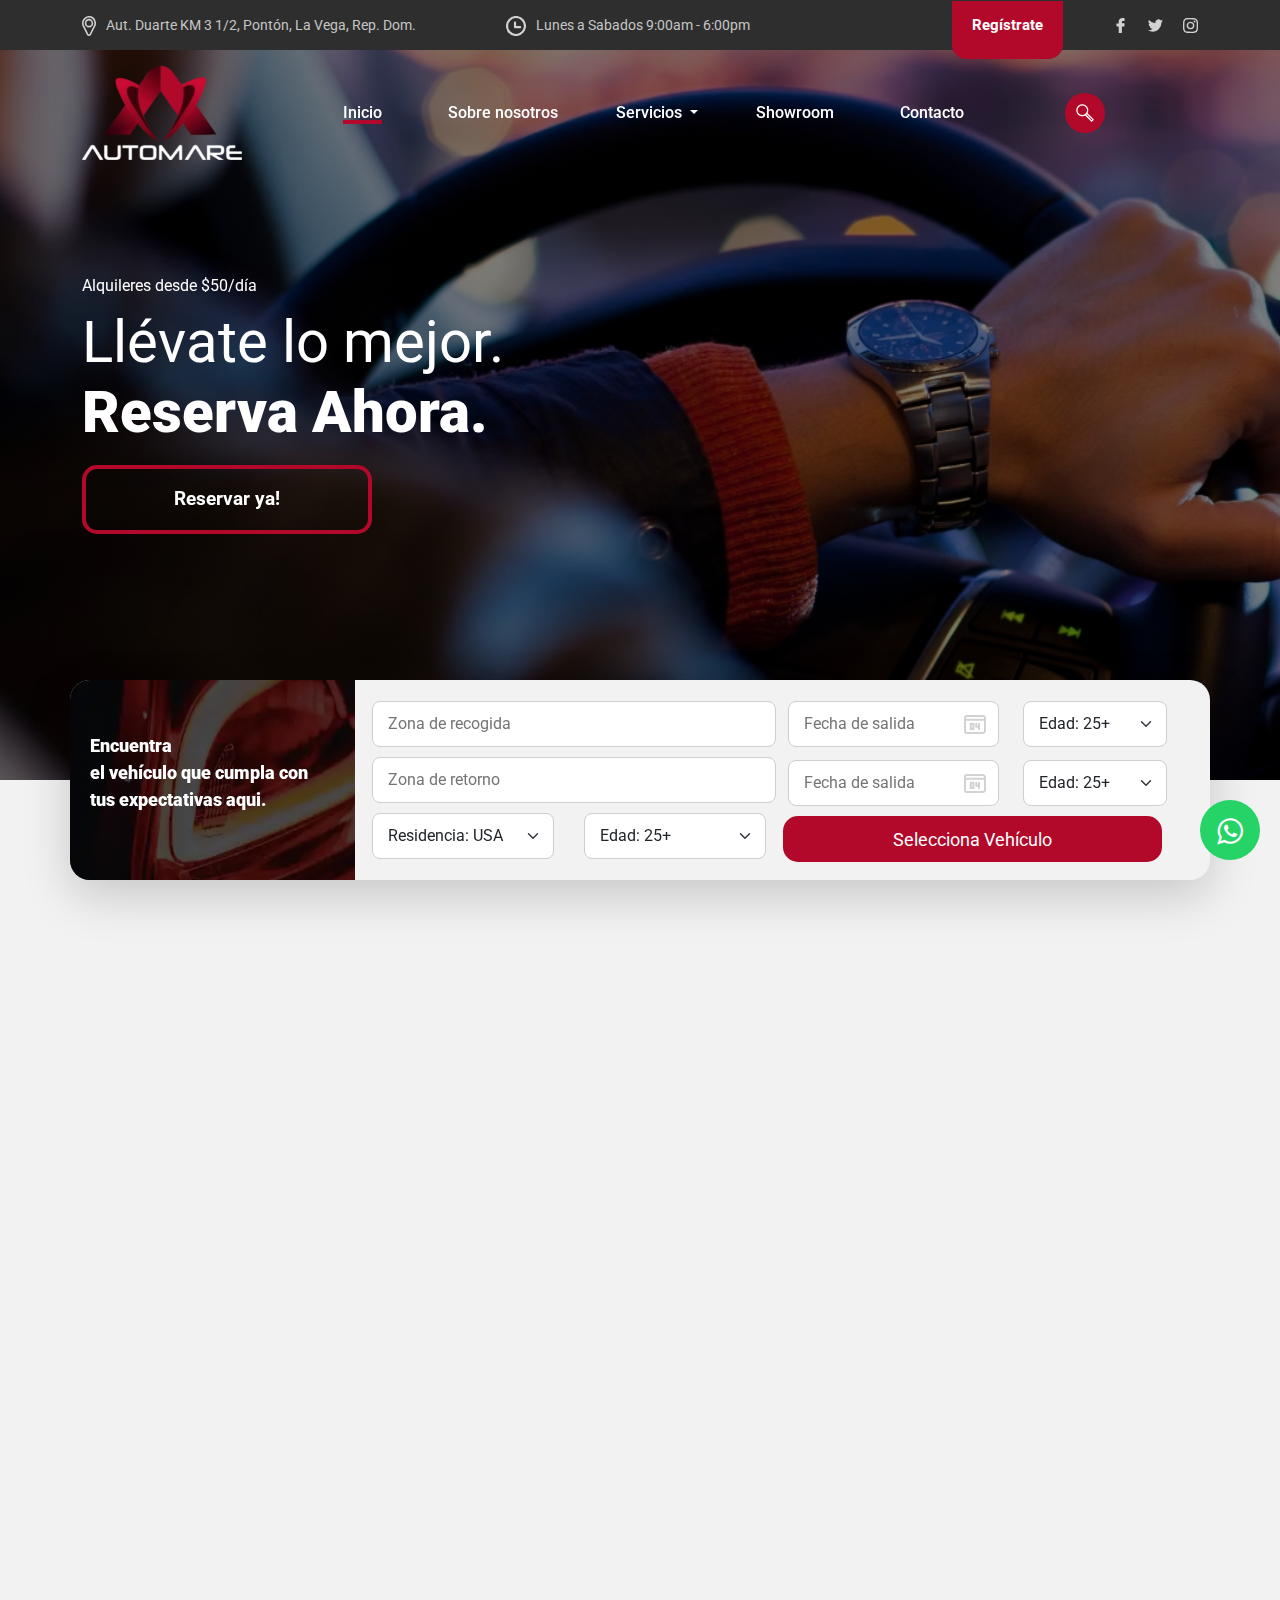
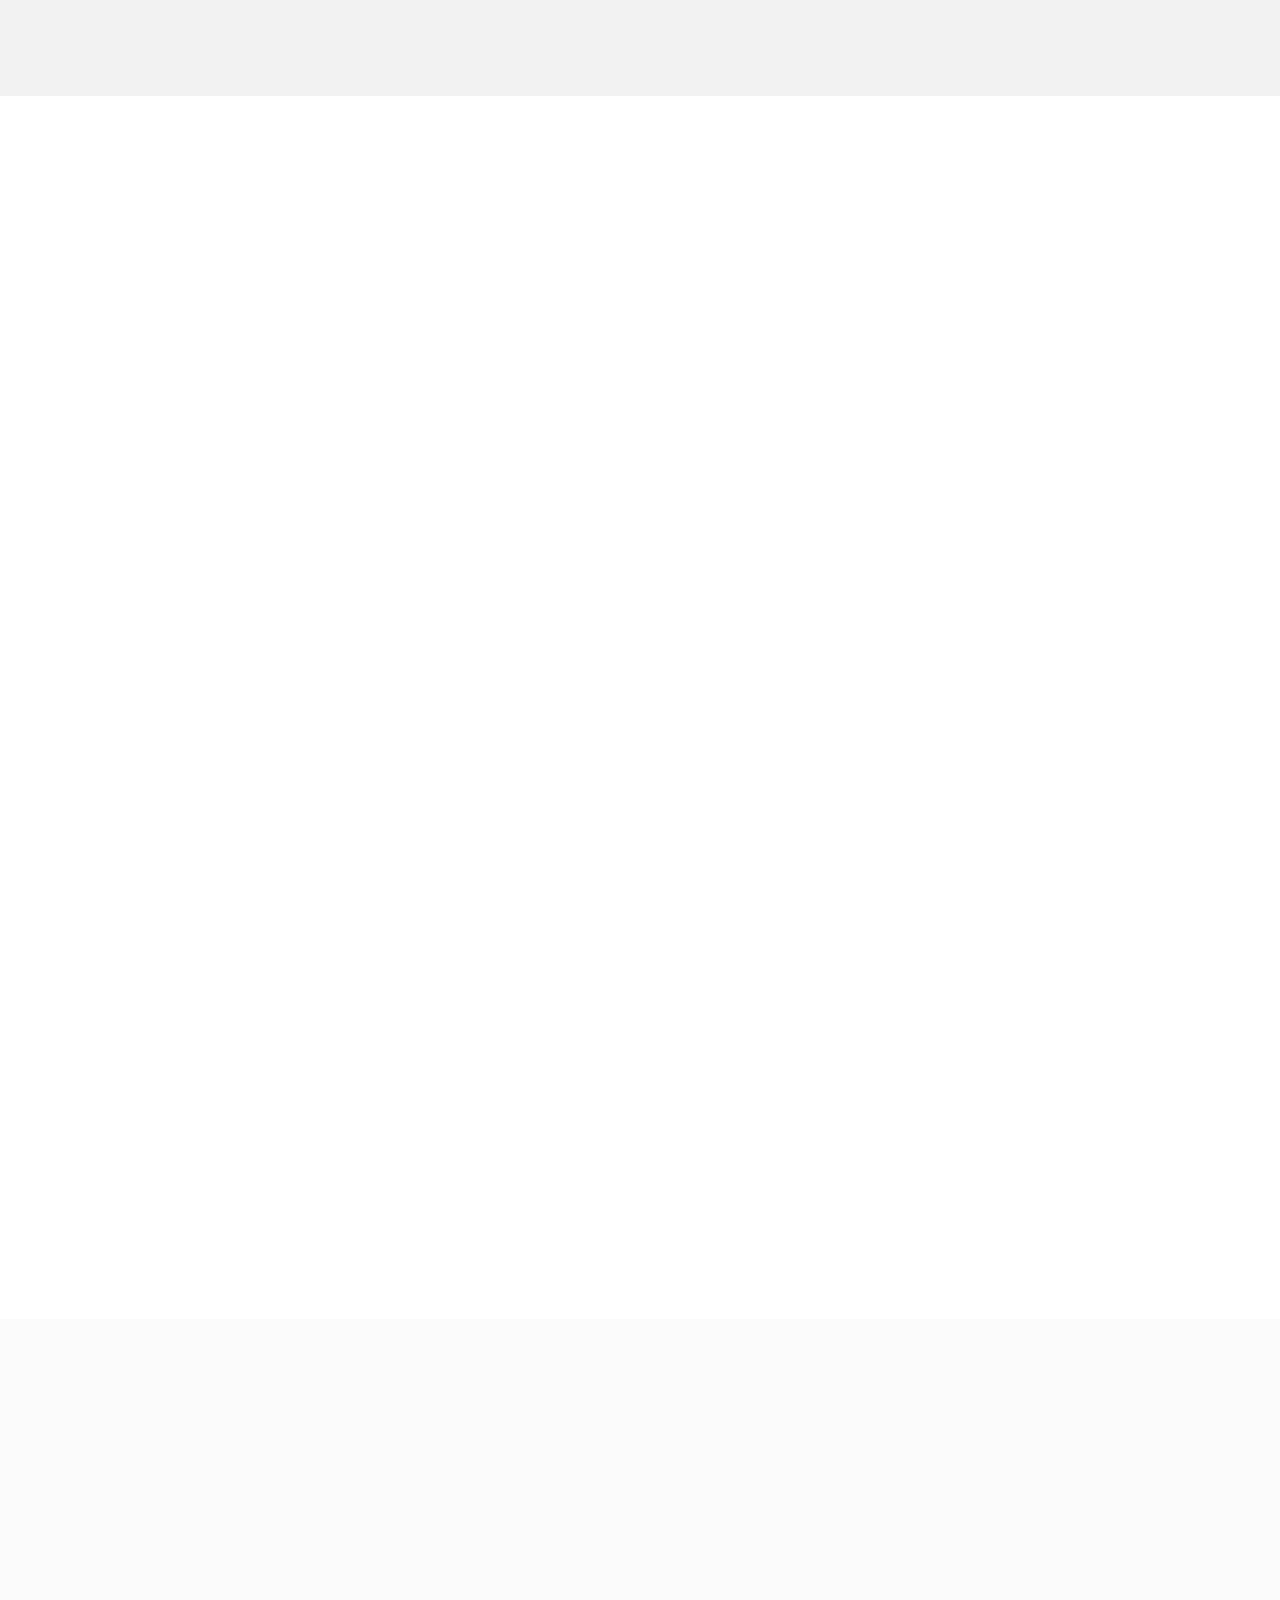
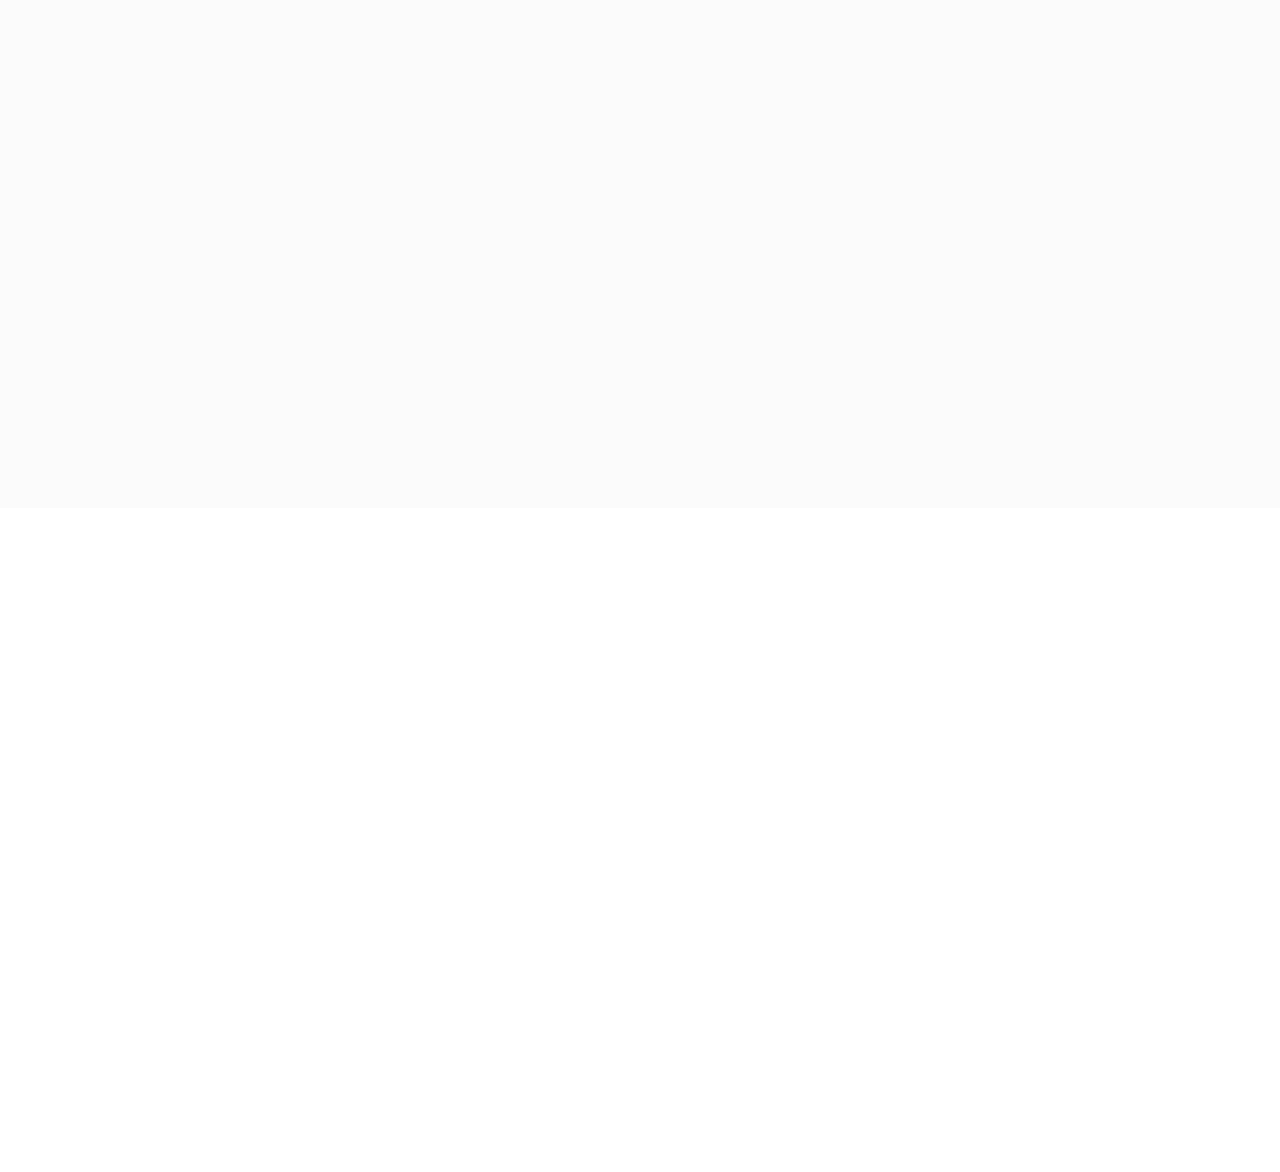
==== commit f01fc418: "showroom and view page implemented" ====
--- a/index.html
+++ b/index.html
@@ -90,7 +90,7 @@
               </ul>
             </div>
           </li>
-          <li><a href="#" class="nav-link px-2 link-light">Galería</a></li>
+          <li><a href="./showrrom.html" class="nav-link px-2 link-light">Showroom</a></li>
           <li><a href="./contact.html" class="nav-link px-2 link-light">Contacto</a></li>
 
         </ul>
@@ -151,7 +151,7 @@
                   </ul>
                 </div>
               </li>
-              <li><a href="#" class="nav-link px-2 link-light">Galería</a></li>
+              <li><a href="./showrrom.html" class="nav-link px-2 link-light">Showroom</a></li>
               <li><a href="./contact.html" class="nav-link px-2 link-light">Contacto</a></li>
 
             </ul>
@@ -224,8 +224,8 @@
       </div>
       <div class="form-content row col-lg-9">
         <div class="row col-lg-6">
-          <input class="form-control" type="text" placeholder="Zona de recogida" aria-label="Zona de recogida">
-          <input class="form-control" type="text" placeholder="Zona de retorno" aria-label="default input example">
+          <input   type="text" placeholder="Zona de recogida" aria-label="Zona de recogida">
+          <input   type="text" placeholder="Zona de retorno" aria-label="default input example">
           <div class="selects">
             <select class="form-select" aria-label="Residencia: USA" placeholder="Residencia: USA"
               aria-placeholder="Residencia: USA">
@@ -240,7 +240,7 @@
         </div>
         <div class="main_content_row2 row col-lg-6">
           <div class="dataTime col-lg-7">
-            <input class="form-control" placeholder="Fecha de salida" />
+            <input   placeholder="Fecha de salida" />
             <img src="./assets/icons/time.svg">
           </div>
           <div class="col-lg-5">
@@ -250,7 +250,7 @@
             </select>
           </div>
           <div class=" dataTime col-lg-7">
-            <input class="form-control" placeholder="Fecha de salida" />
+            <input   placeholder="Fecha de salida" />
             <img src="./assets/icons/time.svg">
           </div>
           <div class="col-lg-5">
@@ -392,7 +392,9 @@
                     <p>5 pasajeros</p>
                   </div>
                 </div>
-                <button>Reservar Ahora</button>
+                <a href="./vehicle.html">
+              <button>Reservar Ahora</button>
+            </a>
               </div>
               <div class="card">
                 <div class="card__img">
@@ -420,7 +422,9 @@
                     <p>5 pasajeros</p>
                   </div>
                 </div>
-                <button>Reservar Ahora</button>
+                <a href="./vehicle.html">
+              <button>Reservar Ahora</button>
+            </a>
               </div>
               <div class="card">
                 <div class="card__img">
@@ -448,7 +452,9 @@
                     <p>5 pasajeros</p>
                   </div>
                 </div>
-                <button>Reservar Ahora</button>
+                <a href="./vehicle.html">
+              <button>Reservar Ahora</button>
+            </a>
               </div>
             </div>
           </div>
@@ -480,7 +486,9 @@
                     <p>5 pasajeros</p>
                   </div>
                 </div>
-                <button>Reservar Ahora</button>
+                <a href="./vehicle.html">
+              <button>Reservar Ahora</button>
+            </a>
               </div>
               <div class="card">
                 <div class="card__img">
@@ -508,7 +516,9 @@
                     <p>5 pasajeros</p>
                   </div>
                 </div>
-                <button>Reservar Ahora</button>
+                <a href="./vehicle.html">
+              <button>Reservar Ahora</button>
+            </a>
               </div>
               <div class="card">
                 <div class="card__img">
@@ -536,7 +546,9 @@
                     <p>5 pasajeros</p>
                   </div>
                 </div>
-                <button>Reservar Ahora</button>
+                <a href="./vehicle.html">
+              <button>Reservar Ahora</button>
+            </a>
               </div>
             </div>
           </div>
@@ -570,7 +582,9 @@
                     <p>5 pasajeros</p>
                   </div>
                 </div>
-                <button>Reservar Ahora</button>
+                <a href="./vehicle.html">
+              <button>Reservar Ahora</button>
+            </a>
               </div>
               <div class="card">
                 <div class="card__img">
@@ -598,7 +612,9 @@
                     <p>5 pasajeros</p>
                   </div>
                 </div>
-                <button>Reservar Ahora</button>
+                <a href="./vehicle.html">
+              <button>Reservar Ahora</button>
+            </a>
               </div>
               <div class="card">
                 <div class="card__img">
@@ -626,7 +642,9 @@
                     <p>5 pasajeros</p>
                   </div>
                 </div>
-                <button>Reservar Ahora</button>
+                <a href="./vehicle.html">
+              <button>Reservar Ahora</button>
+            </a>
               </div>
             </div>
           </div>
--- a/styles/index.min.css
+++ b/styles/index.min.css
@@ -1 +1 @@
-body,html{font-family:Roboto,sans-serif!important;padding:0;margin:0 auto}.modal_active{display:flex!important;z-index:1000000!important;top:0;left:0;right:0;bottom:0}.searchModal{display:none;align-items:center;flex-direction:column;padding-top:50px;position:fixed;background-color:#2e2e2e}.searchModal__container{display:flex;align-items:center;margin-top:50px}.searchModal__container .hamburger{display:block!important}.input{height:50px;border:none;width:70%;max-width:500px!important;min-width:250px!important}.input input{border-radius:20px 0 0 20px;padding:0 20px;width:69%;margin:0!important;border:none;outline:0;height:50px}.input button{border-radius:0 20px 20px 0;height:100%;width:30%;margin-left:-5px;border:none;padding:0;background:#b2092a;color:#fff}.center,.creditsCompanies .barraWrapper,.subscribe .container{display:flex;align-items:center;justify-content:center}.navBlack{background:#2e2e2e;color:#c6c6c6!important}@media (max-width:992px){.navBlack{display:none}.navBlack .contactHeader__contact:nth-child(2){width:30%}}.navBlack p{margin:0;font-size:14px}.navBlack .contactHeader{display:flex;align-items:center;justify-content:space-between;color:#c6c6c6!important;height:50px}.navBlack .contactHeader .contact{display:flex;justify-content:space-around;align-items:center;gap:50px}.navBlack .contactHeader .contact .register a{background:#b2092a!important;color:#fff;border:none;border-radius:0 0 15px 15px;padding:15px 20px 10px;font-size:18px;border-bottom:15px solid #b2092a;font-weight:700;text-decoration:none}.container,.container header{color:#c6c6c6!important;z-index:100!important}.navBlack .contactHeader__contact{display:flex;align-items:center;justify-content:center;gap:90px}@media (max-width:992px){.navBlack .contactHeader__contact{justify-content:space-around;align-items:center}}@media (max-width:768px){.navBlack .contactHeader__contact{gap:15px}.navBlack .contactHeader .item p{font-size:12px}}.navBlack .contactHeader .item{display:flex;align-items:center;gap:10px}.contactHeader__social{display:flex;gap:20px;height:50px}.contactHeader__social img{width:15px;height:15px}.contactHeader__social img:hover{cursor:pointer;transform:scale(1.2);transition:.2s}@media (max-width:575px){.contactHeader__social img{width:20px;height:20px}}.container header{background:0 0!important}@media (max-width:992px){.container header{display:flex!important;justify-content:space-between!important;padding:0 1rem}}.container header a img{color:#c6c6c6}.container header .dropdown,.container header .dropdown a{text-decoration:none}.container header .dropdown a:hover{text-decoration:underline #b2092a 4px}.container header .dropdown li{display:flex!important;align-items:center!important}.container header .dropdown li a{color:#000!important;text-decoration:none}.container header .dropdown li a:hover,.container header ul li .current,.container header ul li a:hover,.footer .barra{text-decoration:underline #b2092a 4px}.container header ul{z-index:100!important;gap:50px!important}.container header ul li{display:flex!important;align-items:center!important}.container header ul li a{font-size:16px!important;font-weight:500;color:#fff!important}@media (max-width:992px){.container header ul{display:none}}.container header .searchButton{height:40px;width:40px;border-radius:50%!important;background-color:#b2092a!important;display:flex;align-items:center;justify-content:center;cursor:pointer}.container header .searchButton img{height:18px;width:18px}.hamburger{display:none;height:30px;width:30px;padding:20px;-webkit-transform:translate3d(0,0,0);transform:translate3d(0,0,0);-webkit-transition:-webkit-transform .25s cubic-bezier(.05,1.04,.72,.98);transition:transform .25s cubic-bezier(.05,1.04,.72,.98);z-index:1002;cursor:pointer;-webkit-user-select:none;-moz-user-select:none;-ms-user-select:none;user-select:none}@media (max-width:992px){.container header .searchButton{display:none}.hamburger{display:block}}.hamburger.is-active{position:fixed;background-color:transparent;right:25px;top:0}._layer{background:#f2f2f2;margin-bottom:4px;border-radius:2px;width:28px;height:4px;opacity:1;-webkit-transform:translate3d(0,0,0);transform:translate3d(0,0,0);-webkit-transition:all .25s cubic-bezier(.05,1.04,.72,.98);transition:all .25s cubic-bezier(.05,1.04,.72,.98)}.hamburger:hover .-top{-webkit-transform:translateY(-100%);-ms-transform:translateY(-100%);transform:translateY(-100%)}.hamburger:hover .-bottom{-webkit-transform:translateY(50%);-ms-transform:translateY(100%);transform:translateY(100%)}.hamburger.is-active .-top{-webkit-transform:translateY(200%) rotate(45deg)!important;-ms-transform:translateY(200%) rotate(45deg)!important;transform:translateY(200%) rotate(45deg)!important}.hamburger.is-active .-mid{opacity:0}.hamburger.is-active .-bottom{-webkit-transform:translateY(-200%) rotate(135deg)!important;-ms-transform:translateY(-200%) rotate(135deg)!important;transform:translateY(-200%) rotate(135deg)!important}.menuppal.is_active{transform:translate3d(0,0,0)}.menuppal{background-color:#2e2e2e;bottom:0;left:0;top:0;right:0;overflow-y:scroll;position:fixed;transform:translate3d(0,-100%,0);transition:transform .35s cubic-bezier(.05,1.04,.72,.98) 0s;z-index:1001;padding-top:20px;display:flex;align-items:center;flex-direction:column;gap:40px}.menuppal .navBlack{display:block!important}.menuppal .contactHeader{flex-wrap:wrap!important}.menuppal .contactHeader .register{position:fixed;top:10px;left:10px}@media (max-width:468px){.menuppal .contactHeader .register{left:0}.menuppal .contactHeader .register a{font-size:14px!important}}.menuppal .contactHeader .contact{width:100%!important}.menuppal .contactHeader__social{display:flex!important;justify-content:center!important;width:100%!important;margin-top:30px!important;gap:17px!important}.menuppal .contactHeader__contact{width:100%!important;gap:10px!important;justify-content:center!important}.menuppal>ul{margin:0;padding:0}@media (max-width:992px){.menuppal>ul{display:block!important}}.menuppal ul li{list-style:none;text-align:center;font-family:Verdadna,Arial,Helvetica;font-size:1.5rem;line-height:3em;height:3em;color:#369;text-transform:none;font-weight:700}.menuppal ul li a{padding:0!important;text-decoration:none;color:#369}.menuppal ul li a:hover{text-decoration:none;color:#333}.footer,.footer__item{color:#c6c6c6!important}.footer{border-bottom:10px #b2092a solid;background:#2e2e2e}.footer__item{display:flex;gap:10px;margin:30px 0}.footer__item .item{display:flex;gap:20px}.footer__item p{font-size:14px}.footer h5{font-size:18px;color:#fff;font-weight:900}.footer .barra{width:80%;margin:10px 0}.footer li{margin:15px 0}.footer li a{color:#cecece;text-decoration:none}.footer li a:hover{color:#b2092a}.footer .item{display:flex;gap:10px}.footer .social{display:flex;gap:30px}.footer .social .item__icon:hover{cursor:pointer;transform:scale(1.2);transition:.2s}.footer .social .item__icon img{width:20px;height:20px}.creditsCompanies{display:flex;flex-direction:column;gap:20px;padding:50px 0}.creditsCompanies h3{font-weight:900;color:#b2092a;font-size:16px;text-align:center;margin:40px 0}.creditsCompanies .barraWrapper{width:100%;margin-top:-50px}.creditsCompanies .barraWrapper .barra{width:100px;border-bottom:5px solid #b2092a;border-radius:10px;margin-bottom:30px}.creditsCompanies__companies{display:flex;justify-content:space-between;align-items:center}@media (max-width:533px){.creditsCompanies__companies{flex-direction:column;gap:50px}}.creditsCompanies__companies .column{display:flex;justify-content:space-around;align-items:center;width:50%;transition:1.2s}@media (max-width:992px){.creditsCompanies__companies .column{flex-direction:column;gap:50px}}.creditsCompanies__companies .column img{transition:.8s;filter:grayscale(100%)}.creditsCompanies__companies .column img:hover{filter:grayscale(0)}.vehiclesAvaliable{margin-top:50px;margin-bottom:50px;display:flex;align-items:center;justify-content:center;flex-direction:column;flex-wrap:wrap;gap:50px}.vehiclesAvaliable__title{gap:20px;display:flex;align-items:center;justify-content:center;flex-direction:column}.vehiclesAvaliable__title span{color:#b2092a;font-size:18px;font-weight:900}.vehiclesAvaliable__title h2{font-size:38px;font-weight:900;color:#2e2e2e}@media (max-width:768px){.vehiclesAvaliable__title h2{font-size:32px}}.vehiclesAvaliable__title .barra{width:120px;border-radius:10px;border-bottom:5px solid #b2092a;margin:10px 0}.vehiclesAvaliable__brands{display:flex;align-items:center;justify-content:space-evenly;flex-wrap:wrap;width:100%}@media (max-width:467px){.vehiclesAvaliable__title h2{font-size:22px}.vehiclesAvaliable__brands{flex-direction:column;gap:20px}}.vehiclesAvaliable__brands .wrapper{width:calc(100% / 3);display:flex;align-items:center;justify-content:space-between}@media (max-width:992px){.vehiclesAvaliable__brands .wrapper{flex-direction:column;gap:20px}.vehiclesAvaliable__brands .lastOne{display:flex;align-items:center;justify-content:center;width:100%}}.vehiclesAvaliable__brands .actived{background-color:#b2092a}.vehiclesAvaliable__brands .actived p{color:#f2f2f2!important;font-size:18px!important;font-weight:900!important}.vehiclesAvaliable__brands .item,.vehiclesAvaliable__brands .lastOne{display:flex;align-items:center;height:50px;border-radius:15px;border:none;gap:20px;padding:1rem 1.8rem}.vehiclesAvaliable__brands .item p,.vehiclesAvaliable__brands .lastOne p{color:#2e2e2e;font-size:18px;font-weight:900;margin:0}.vehiclesAvaliable #myCarousel{margin-bottom:150px}.vehiclesAvaliable #myCarousel .carousel-indicators{bottom:-75px;display:flex;align-items:center}.vehiclesAvaliable #myCarousel .carousel-indicators button{background-color:#cecece;border:none;border-radius:50%;height:10px;width:10px}.vehiclesAvaliable #myCarousel .carousel-indicators button.active{background-color:#b2092a;width:30px;border-radius:10px;border-right:5px solid #b2092a}.vehiclesAvaliable .carousel-inner{overflow:visible!important}.vehiclesAvaliable .carousel-item{cursor:default!important}.vehiclesAvaliable .carousel-item:hover,.vehiclesAvaliable .carousel-item:hover img{transform:none!important}.vehiclesAvaliable__cards .cards{display:grid;grid-template-columns:repeat(3,350px);justify-content:center;gap:30px}@media (max-width:1200px){.vehiclesAvaliable__cards .cards{grid-template-columns:repeat(3,300px)}}@media (max-width:992px){.vehiclesAvaliable__cards .cards{grid-template-columns:repeat(2,300px)}}.vehiclesAvaliable__cards .cards .card{border-radius:20px;padding:15px;transition:.5s;border:none!important}.vehiclesAvaliable__cards .cards .card:hover{box-shadow:0 1rem 3rem rgba(0,0,0,.175)!important}.vehiclesAvaliable__cards .cards .card__img{background-color:#f2f2f2;overflow:hidden!important}.vehiclesAvaliable__cards .cards .card__img img{width:100%;height:auto;border-radius:0!important;transition:none!important}.vehiclesAvaliable__cards .cards .card__img img:hover{transform:none!important}.vehiclesAvaliable__cards .cards .card__title{margin:20px 0;font-size:18px;font-weight:900;color:#2e2e2e}.vehiclesAvaliable__cards .cards .card__title h5,.vehiclesAvaliable__cards .cards .card__title p{margin:0}.vehiclesAvaliable__cards .cards .card__price{margin:-5px 0}.vehiclesAvaliable__cards .cards .card__price p{margin:0;font-size:18px;color:#2e2e2e}.vehiclesAvaliable__cards .cards .card__price p span{color:#b2092a;font-weight:900;font-size:22px}.vehiclesAvaliable__cards .cards .card__price p .BarraLateral{border-left:2px #b2092a solid;height:100%;margin:0 10px}.vehiclesAvaliable__cards .cards .card hr{height:2px}.vehiclesAvaliable__cards .cards .card__features{display:flex;align-items:center;gap:10px}.vehiclesAvaliable__cards .cards .card__features .icon{display:flex;gap:10px}.vehiclesAvaliable__cards .cards .card__features .icon p{margin:0;color:#2e2e2e;font-size:12px}.vehiclesAvaliable__cards .cards .card__features .icon img{width:20px!important;height:25px!important;border-radius:0!important;box-shadow:none!important;transition:.25s linear}.vehiclesAvaliable__cards .cards .card button{margin:10px 0;width:100%;border:1px solid #b2092a;background-color:transparent;border-radius:15px;color:#b2092a;font-size:18px;height:46px}.vehiclesAvaliable__cards .cards .card button:hover{background-color:#b2092a;color:#fff}.float{position:fixed;width:60px;height:60px;bottom:40px;right:20px;background-color:#25d366;color:#fff;border-radius:50px;text-align:center;font-size:30px;z-index:100;transform:5s}.float:hover{color:#b2092a!important;text-decoration:none}.my-float{margin-top:16px}.subscribe{background:#080808;background:radial-gradient(circle,rgba(8,8,8,.01) 0,#737373 0,#080808 100%)}.subscribe .container{gap:20px;margin-top:100px;padding:50px 0;position:relative;height:250px}@media (max-width:768px){.vehiclesAvaliable__cards .cards{grid-template-columns:repeat(1,300px)}.subscribe .container{flex-direction:column;height:auto;gap:30px}.subscribe .container .left,.subscribe .container .right{width:100%!important}}.subscribe .container h2{font-weight:700;font-size:20px;color:#fff}.subscribe .container .left{width:50%}.subscribe .container .left .barra{width:65px;border-bottom:5px solid #fff;margin:15px 0 25px}.subscribe .container .left .input{width:70%;height:40px;border-radius:10px;border:none;overflow:hidden}@media (max-width:992px){.subscribe .container .left .input{width:90%;margin:0 auto}.subscribe .container .left .input button{margin-left:-4px!important}}.subscribe .container .left .input input{padding:0 20px;width:70%;height:100%;margin:0!important;border:none;outline:0}.subscribe .container .left .input button{height:100%;width:30%;margin:0 0 0 -8px;border:none;padding:0;background:#b2092a;color:#fff}.subscribe .container .right{display:flex;width:50%}.subscribe .container .right img{top:-170px;position:absolute}@media (max-width:1200px){.subscribe .container .right img{width:450px}}body,html{background:#fff!important}.main_container{background-image:linear-gradient(rgba(0,0,0,.5),rgba(0,0,0,.5)),url(../assets/img/home-background.jpg);background-attachment:fixed;background-size:cover;min-height:730px}@media (max-width:992px){.subscribe .container .right img{position:static;width:100%}.main_container{min-height:0}}.mainContent{display:flex!important;align-items:center!important;margin-top:50px!important}@media (max-width:575px){.mainContent{padding-inline:0!important}}.mainContent div{height:100%;color:#fff;display:flex;flex-direction:column;gap:10px}@media (max-width:574px){.mainContent div{display:flex;justify-content:center!important}}.mainContent div p{padding:0;margin:0;font-size:16px}.mainContent div h1{font-size:58px;font-weight:400;padding:0}@media (max-width:1200px){.mainContent div h1{font-size:46px}}@media (max-width:575px){.mainContent div h1{font-size:40px}}.mainContent div h1 strong{font-weight:900}.mainContent div button{padding:1rem 1.5rem;font-size:1.2rem;width:290px;background-color:transparent;color:#fff;font-weight:700;border:4px solid #b2092a;border-radius:15px}.mainContent div button:hover{background-color:#b2092a}.selectVehicle{display:flex;align-items:center;justify-content:center;min-height:200px;position:relative;border-radius:20px!important;top:-100px;background:#f2f2f2;padding:0!important;overflow:hidden}.selectVehicle .bg-img{background-image:linear-gradient(rgba(0,0,0,.7),rgba(0,0,0,.7)),url(../assets/img/index-background.webp);background-repeat:no-repeat;background-size:cover;display:flex;height:200px;align-items:center;justify-content:center;color:#fff;padding:20px}.selectVehicle .bg-img p{font-size:18px;font-weight:900}@media (max-width:992px){.selectVehicle{position:static;margin-top:50px}.selectVehicle .bg-img{width:100%;overflow:hidden}.selectVehicle .form-content{width:100%!important;padding:40px 20px!important;margin:0 auto}}.selectVehicle .form-content input,.selectVehicle .form-content select{margin:5px;border-radius:8px;border:1px solid #cecece;width:100%;padding:10px 15px!important}.selectVehicle .form-content .selects{display:flex;align-items:center;gap:20px;padding:0!important}@media (max-width:992px){.selectVehicle .form-content input,.selectVehicle .form-content select{margin:5px 0}.selectVehicle .form-content .selects{flex-direction:column;gap:0;width:100%}.selectVehicle .form-content .main_content_row2{padding:0!important}}.selectVehicle .form-content .buttonWrapper{display:flex;align-items:center;justify-content:center;width:100%}.selectVehicle .form-content .buttonWrapper button{width:100%;border:none;border-radius:15px;background-color:#b2092a;color:#fff;font-size:18px;height:46px}.selectVehicle .form-content .main_content_row2 .dataTime{position:relative}.selectVehicle .form-content .main_content_row2 .dataTime img{position:absolute;top:19px;right:20px}.vehicleSection{overflow:visible;margin-bottom:100px}.vehicleSection__img img{width:100%}.vehicleSection__description span{color:#b2092a;font-weight:900;font-size:14px}.vehicleSection__description h2{color:#2e2e2e;font-weight:900;margin:20px 0}.vehicleSection__description .barra{width:120px;border-radius:10px;border-bottom:5px solid #b2092a;margin:10px 0}.vehicleSection__description p{color:#2e2e2e}.vehicleSection__description figure{width:100%}@media (max-width:992px){.vehicleSection__description figure{display:flex;align-items:center;justify-content:center}}.cardsWithIcons{margin-top:40px!important;position:relative;top:-120px;display:grid;justify-content:center;gap:20px;width:100%;grid-template-columns:repeat(4,200px)}@media (max-width:992px){.cardsWithIcons{grid-template-columns:repeat(2,200px)}}@media (max-width:467px){.cardsWithIcons{grid-template-columns:200px}}.cardsWithIcons__item{width:200px;border-radius:15px!important;color:#2e2e2e;gap:10px;padding:10px;display:flex;align-items:center;flex-direction:column;justify-content:center;background-color:#fff}.cardsWithIcons__item h3{font-size:28px;font-weight:900;margin:0}.cardsWithIcons__item p{font-size:18px;font-weight:900}.gray{background-color:#f2f2f2!important;padding-bottom:60px}.creditsSection{margin-top:50px;color:#2e2e2e!important;display:flex}.creditsSection__description h2{font-weight:900;font-size:26px;margin-bottom:20px}.creditsSection__description .item{display:flex;gap:10px}.creditsSection__description .item p{font-size:14px}.creditsSection__description .item .check{display:flex;align-items:center;justify-content:center;width:28px!important;height:28px!important;border-radius:5px;background-color:#b2092a}.creditsSection__description .item .check img{width:11px}.creditsSection__img img{width:100%}@media (max-width:992px){.creditsSection__img img{margin-top:40px}}.grayWrapper{background:#fbfbfb!important;padding:50px 0}+body,html{font-family:Roboto,sans-serif!important;padding:0;margin:0 auto}.modal_active{display:flex!important;z-index:1000000!important;top:0;left:0;right:0;bottom:0}.searchModal{display:none;align-items:center;flex-direction:column;padding-top:50px;position:fixed;background-color:#2e2e2e}.searchModal__container{display:flex;align-items:center;margin-top:50px}.searchModal__container .input{width:500px!important}.searchModal__container .hamburger{display:block!important}.input{height:50px;border:none;width:70%;max-width:500px!important;min-width:250px!important}.input input{border-radius:20px 0 0 20px;padding:0 20px;width:69%;margin:0!important;border:none;outline:0;height:50px}.input button{border-radius:0 20px 20px 0;height:100%;width:30%;margin-left:-5px;border:none;padding:0;background:#b2092a;color:#fff}.center,.creditsCompanies .barraWrapper,.subscribe .container{display:flex;align-items:center;justify-content:center}.navBlack{background:#2e2e2e;color:#c6c6c6!important}@media (max-width:992px){.navBlack{display:none}.navBlack .contactHeader__contact:nth-child(2){width:30%}}.navBlack p{margin:0;font-size:14px}.navBlack .contactHeader{display:flex;align-items:center;justify-content:space-between;color:#c6c6c6!important;height:50px}.navBlack .contactHeader .contact{display:flex;justify-content:space-around;align-items:center;gap:50px}.navBlack .contactHeader .contact .register a{background:#b2092a!important;color:#fff;border:none;border-radius:0 0 15px 15px;padding:15px 20px 10px;font-size:15px;border-bottom:15px solid #b2092a;font-weight:700;text-decoration:none}.container,.container header{color:#c6c6c6!important;z-index:100!important}.navBlack .contactHeader__contact{display:flex;align-items:center;justify-content:center;gap:90px}@media (max-width:992px){.navBlack .contactHeader__contact{justify-content:space-around;align-items:center}}@media (max-width:768px){.navBlack .contactHeader__contact{gap:15px}.navBlack .contactHeader .item p{font-size:12px}}.navBlack .contactHeader .item{display:flex;align-items:center;gap:10px}.contactHeader__social{display:flex;gap:20px;height:50px}.contactHeader__social img{width:15px;height:15px}.contactHeader__social img:hover{cursor:pointer;transform:scale(1.2);transition:.2s}@media (max-width:575px){.contactHeader__social img{width:20px;height:20px}}.container header{background:0 0!important}@media (max-width:992px){.container header{display:flex!important;justify-content:space-between!important;padding:0 1rem}}.container header a img{color:#c6c6c6}.container header .dropdown,.container header .dropdown a{text-decoration:none}.container header .dropdown a:hover{text-decoration:underline #b2092a 4px}.container header .dropdown li{display:flex!important;align-items:center!important}.container header .dropdown li a{color:#000!important;text-decoration:none}.container header .dropdown li a:hover,.container header ul li .current,.container header ul li a:hover{text-decoration:underline #b2092a 4px}.container header ul{z-index:100!important;gap:50px!important}.container header ul li{display:flex!important;align-items:center!important}.container header ul li a{font-size:16px!important;font-weight:500;color:#fff!important}@media (max-width:992px){.container header ul{display:none}}.container header .searchButton{height:40px;width:40px;border-radius:50%!important;background-color:#b2092a!important;display:flex;align-items:center;justify-content:center;cursor:pointer}.container header .searchButton img{height:18px;width:18px}.hamburger{display:none;height:30px;width:30px;padding:20px;-webkit-transform:translate3d(0,0,0);transform:translate3d(0,0,0);-webkit-transition:-webkit-transform .25s cubic-bezier(.05,1.04,.72,.98);transition:transform .25s cubic-bezier(.05,1.04,.72,.98);z-index:1002;cursor:pointer;-webkit-user-select:none;-moz-user-select:none;-ms-user-select:none;user-select:none}@media (max-width:992px){.container header .searchButton{display:none}.hamburger{display:block}}.hamburger.is-active{position:fixed;background-color:transparent;right:25px;top:0}._layer{background:#f2f2f2;margin-bottom:4px;border-radius:2px;width:28px;height:4px;opacity:1;-webkit-transform:translate3d(0,0,0);transform:translate3d(0,0,0);-webkit-transition:all .25s cubic-bezier(.05,1.04,.72,.98);transition:all .25s cubic-bezier(.05,1.04,.72,.98)}.hamburger:hover .-top{-webkit-transform:translateY(-100%);-ms-transform:translateY(-100%);transform:translateY(-100%)}.hamburger:hover .-bottom{-webkit-transform:translateY(50%);-ms-transform:translateY(100%);transform:translateY(100%)}.hamburger.is-active .-top{-webkit-transform:translateY(200%) rotate(45deg)!important;-ms-transform:translateY(200%) rotate(45deg)!important;transform:translateY(200%) rotate(45deg)!important}.hamburger.is-active .-mid{opacity:0}.hamburger.is-active .-bottom{-webkit-transform:translateY(-200%) rotate(135deg)!important;-ms-transform:translateY(-200%) rotate(135deg)!important;transform:translateY(-200%) rotate(135deg)!important}.menuppal.is_active{transform:translate3d(0,0,0)}.menuppal{background-color:#2e2e2e;bottom:0;left:0;top:0;right:0;overflow-y:scroll;position:fixed;transform:translate3d(0,-100%,0);transition:transform .35s cubic-bezier(.05,1.04,.72,.98) 0s;z-index:1001;padding-top:20px;display:flex;align-items:center;flex-direction:column;gap:40px}.menuppal .navBlack{display:block!important}.menuppal .contactHeader{flex-wrap:wrap!important}.menuppal .contactHeader .register{position:fixed;top:10px;left:10px}@media (max-width:468px){.menuppal .contactHeader .register{left:0}.menuppal .contactHeader .register a{font-size:14px!important}}.menuppal .contactHeader .contact{width:100%!important}.menuppal .contactHeader__social{display:flex!important;justify-content:center!important;width:100%!important;margin-top:20px!important;gap:17px!important}.menuppal .contactHeader__contact{width:100%!important;gap:30px!important;justify-content:center!important;flex-direction:column!important}.menuppal .contactHeader__contact .item{width:100%!important}.menuppal>ul{margin:0;padding:0}@media (max-width:992px){.menuppal>ul{display:block!important}}.menuppal ul li{list-style:none;text-align:center;font-family:Verdadna,Arial,Helvetica;font-size:1.5rem;line-height:3em;height:3em;color:#369;text-transform:none;font-weight:700}.menuppal ul li a{padding:0!important;text-decoration:none;color:#369}.menuppal ul li a:hover{text-decoration:none;color:#333}.footer,.footer__item{color:#c6c6c6!important}.footer{border-bottom:10px #b2092a solid;background:#2e2e2e}.footer__item{display:flex;gap:10px;margin:30px 0}.footer__item .item{display:flex;gap:20px}.footer__item p{font-size:14px}.footer h5{font-size:18px;color:#fff;font-weight:900}.footer .barra{width:80%;text-decoration:underline #b2092a 4px;margin:10px 0}.footer li{margin:15px 0}.footer li a{color:#cecece;text-decoration:none}.footer li a:hover{color:#b2092a}.footer .item{display:flex;gap:10px}.footer .social{display:flex;gap:30px}.footer .social .item__icon:hover{cursor:pointer;transform:scale(1.2);transition:.2s}.vehiclesAvaliable .carousel-item:hover,.vehiclesAvaliable .carousel-item:hover img,.vehiclesAvaliable__cards .cards .card__img img:hover{transform:none!important}.footer .social .item__icon img{width:20px;height:20px}.creditsCompanies{display:flex;flex-direction:column;gap:20px;padding:50px 0}.creditsCompanies h3{font-weight:900;color:#b2092a;font-size:16px;text-align:center;margin:40px 0}.creditsCompanies .barraWrapper{width:100%;margin-top:-50px}.creditsCompanies .barraWrapper .barra{width:100px;border-bottom:5px solid #b2092a;border-radius:10px;margin-bottom:30px}.creditsCompanies__companies{display:flex;justify-content:space-between;align-items:center}@media (max-width:533px){.creditsCompanies__companies{flex-direction:column;gap:50px}}.creditsCompanies__companies .column{display:flex;justify-content:space-around;align-items:center;width:50%;transition:1.2s}@media (max-width:992px){.creditsCompanies__companies .column{flex-direction:column;gap:50px}}.creditsCompanies__companies .column img{transition:.8s;filter:grayscale(100%)}.creditsCompanies__companies .column img:hover{filter:grayscale(0)}.vehiclesAvaliable{margin-top:50px;margin-bottom:50px;display:flex;align-items:center;justify-content:center;flex-direction:column;flex-wrap:wrap;gap:50px}.vehiclesAvaliable__title{gap:20px;display:flex;align-items:center;justify-content:center;flex-direction:column}.vehiclesAvaliable__title span{color:#b2092a;font-size:18px;font-weight:900}.vehiclesAvaliable__title h2{font-size:38px;font-weight:900;color:#2e2e2e}@media (max-width:768px){.vehiclesAvaliable__title h2{font-size:32px}}.vehiclesAvaliable__title .barra{width:120px;border-radius:10px;border-bottom:5px solid #b2092a;margin:10px 0}.vehiclesAvaliable__brands{display:flex;align-items:center;justify-content:space-evenly;flex-wrap:wrap;width:100%}@media (max-width:467px){.vehiclesAvaliable__title h2{font-size:22px}.vehiclesAvaliable__brands{flex-direction:column;gap:20px}}.vehiclesAvaliable__brands .wrapper{width:calc(100% / 3);display:flex;align-items:center;justify-content:space-between}@media (max-width:992px){.vehiclesAvaliable__brands .wrapper{flex-direction:column;gap:20px}.vehiclesAvaliable__brands .lastOne{display:flex;align-items:center;justify-content:center;width:100%}}.vehiclesAvaliable__brands .actived{background-color:#b2092a}.vehiclesAvaliable__brands .actived p{color:#f2f2f2!important;font-size:18px!important;font-weight:900!important}.vehiclesAvaliable__brands .item,.vehiclesAvaliable__brands .lastOne{display:flex;align-items:center;height:50px;border-radius:15px;border:none;gap:20px;padding:1rem 1.8rem}.vehiclesAvaliable__brands .item p,.vehiclesAvaliable__brands .lastOne p{color:#2e2e2e;font-size:18px;font-weight:900;margin:0}.vehiclesAvaliable #myCarousel{margin-bottom:150px}.vehiclesAvaliable #myCarousel .carousel-indicators{bottom:-75px;display:flex;align-items:center}.vehiclesAvaliable #myCarousel .carousel-indicators button{background-color:#cecece;border:none;border-radius:50%;height:10px;width:10px}.vehiclesAvaliable #myCarousel .carousel-indicators button.active{background-color:#b2092a;width:30px;border-radius:10px;border-right:5px solid #b2092a}.vehiclesAvaliable .carousel-inner{overflow:visible!important}.vehiclesAvaliable .carousel-item{cursor:default!important}.vehiclesAvaliable__cards .cards{display:grid;grid-template-columns:repeat(3,350px);justify-content:center;gap:30px}@media (max-width:1200px){.vehiclesAvaliable__cards .cards{grid-template-columns:repeat(3,300px)}}@media (max-width:992px){.vehiclesAvaliable__cards .cards{grid-template-columns:repeat(2,300px)}}.vehiclesAvaliable__cards .cards .card{border-radius:20px;padding:15px;transition:.5s;border:none!important}.vehiclesAvaliable__cards .cards .card:hover{box-shadow:0 1rem 3rem rgba(0,0,0,.175)!important}.vehiclesAvaliable__cards .cards .card__img{background-color:#f2f2f2;overflow:hidden!important}.vehiclesAvaliable__cards .cards .card__img img{width:100%;height:auto;border-radius:0!important;transition:none!important}.vehiclesAvaliable__cards .cards .card__title{margin:20px 0;font-size:18px;font-weight:900;color:#2e2e2e}.vehiclesAvaliable__cards .cards .card__title h5{margin:0;font-weight:900}.vehiclesAvaliable__cards .cards .card__title p{margin:0}.vehiclesAvaliable__cards .cards .card__price{margin:-5px 0}.vehiclesAvaliable__cards .cards .card__price p{margin:0;font-size:18px;color:#2e2e2e}.vehiclesAvaliable__cards .cards .card__price p span{color:#b2092a;font-weight:900;font-size:22px}.vehiclesAvaliable__cards .cards .card__price p .BarraLateral{border-left:2px #b2092a solid;height:100%;margin:0 10px}.vehiclesAvaliable__cards .cards .card hr{height:2px}.vehiclesAvaliable__cards .cards .card__features{display:flex;align-items:center;gap:10px}.vehiclesAvaliable__cards .cards .card__features .icon{display:flex;gap:10px}.vehiclesAvaliable__cards .cards .card__features .icon p{margin:0;color:#2e2e2e;font-size:12px}.vehiclesAvaliable__cards .cards .card__features .icon img{width:20px!important;height:25px!important;border-radius:0!important;box-shadow:none!important;transition:.25s linear}.vehiclesAvaliable__cards .cards .card button{margin:10px 0;width:100%;border:1px solid #b2092a;background-color:transparent;border-radius:15px;color:#b2092a;font-size:18px;height:46px}.vehiclesAvaliable__cards .cards .card button:hover{background-color:#b2092a;color:#fff}.float{position:fixed;width:60px;height:60px;bottom:40px;right:20px;background-color:#25d366;color:#fff;border-radius:50px;text-align:center;font-size:30px;z-index:100;transform:5s}.float:hover{color:#b2092a!important;text-decoration:none}.my-float{margin-top:16px}.subscribe{background:#080808;background:radial-gradient(circle,rgba(8,8,8,.01) 0,#737373 0,#080808 100%)}.subscribe .container{gap:20px;margin-top:100px;padding:50px 0;position:relative;height:250px}@media (max-width:768px){.vehiclesAvaliable__cards .cards{grid-template-columns:repeat(1,300px)}.subscribe .container{flex-direction:column;height:auto;gap:30px}.subscribe .container .left,.subscribe .container .right{width:100%!important}}.subscribe .container h2{font-weight:700;font-size:20px;color:#fff}.subscribe .container .left{width:50%}.subscribe .container .left .barra{width:65px;border-bottom:5px solid #fff;margin:15px 0 25px}.subscribe .container .left .input{width:70%;height:40px;border-radius:10px;border:none;overflow:hidden}@media (max-width:992px){.subscribe .container .left .input{width:90%;margin:0 auto}.subscribe .container .left .input button{margin-left:-4px!important}}.subscribe .container .left .input input{padding:0 20px;width:70%;height:100%;margin:0!important;border:none;outline:0}.subscribe .container .left .input button{height:100%;width:30%;margin:0 0 0 -8px;border:none;padding:0;background:#b2092a;color:#fff}.subscribe .container .right{display:flex;width:50%}.subscribe .container .right img{top:-170px;position:absolute}@media (max-width:1200px){.subscribe .container .right img{width:450px}}input{outline:0!important}body,html{background:#fff!important}.main_container{background-image:linear-gradient(rgba(0,0,0,.5),rgba(0,0,0,.5)),url(../assets/img/home-background.jpg);background-attachment:fixed;background-size:cover;min-height:730px}@media (max-width:992px){.subscribe .container .right img{position:static;width:100%}.main_container{min-height:0}}.mainContent{display:flex!important;align-items:center!important;margin-top:50px!important}@media (max-width:575px){.mainContent{padding-inline:2rem!important}}.mainContent div{height:100%;color:#fff;display:flex;flex-direction:column;gap:10px}@media (max-width:574px){.mainContent div{display:flex;justify-content:center!important}}.mainContent div p{padding:0;margin:0;font-size:16px}.mainContent div h1{font-size:58px;font-weight:400;padding:0}@media (max-width:1200px){.mainContent div h1{font-size:46px}}@media (max-width:575px){.mainContent div h1{font-size:40px}}.mainContent div h1 strong{font-weight:900}.mainContent div button{padding:1rem 1.5rem;font-size:1.2rem;width:290px;background-color:transparent;color:#fff;font-weight:700;border:4px solid #b2092a;border-radius:15px}.mainContent div button:hover{background-color:#b2092a}.selectVehicle{display:flex;align-items:center;justify-content:center;min-height:200px;position:relative;border-radius:20px!important;top:-100px;background:#f2f2f2;padding:0!important;overflow:hidden}.selectVehicle .bg-img{background-image:linear-gradient(rgba(0,0,0,.7),rgba(0,0,0,.7)),url(../assets/img/index-background.webp);background-repeat:no-repeat;background-size:cover;display:flex;height:200px;align-items:center;justify-content:center;color:#fff;padding:20px}.selectVehicle .bg-img p{font-size:18px;font-weight:900}@media (max-width:992px){.selectVehicle{position:static;margin-top:50px}.selectVehicle .bg-img{width:100%;overflow:hidden}.selectVehicle .form-content{width:100%!important;padding:40px 20px!important;margin:0 auto}}.selectVehicle .form-content input,.selectVehicle .form-content select{margin:5px;border-radius:8px;border:1px solid #cecece;width:100%;padding:10px 15px!important}.selectVehicle .form-content .selects{display:flex;align-items:center;gap:20px;padding:0!important}@media (max-width:992px){.selectVehicle .form-content input,.selectVehicle .form-content select{margin:5px 0}.selectVehicle .form-content .selects{flex-direction:column;gap:0;width:100%}.selectVehicle .form-content .main_content_row2{padding:0!important}}.selectVehicle .form-content .buttonWrapper{display:flex;align-items:center;justify-content:center;width:100%}.selectVehicle .form-content .buttonWrapper button{width:100%;border:none;border-radius:15px;background-color:#b2092a;color:#fff;font-size:18px;height:46px}.selectVehicle .form-content .main_content_row2 .dataTime{position:relative}.selectVehicle .form-content .main_content_row2 .dataTime img{position:absolute;top:19px;right:20px}.vehicleSection{overflow:visible;margin-bottom:100px}.vehicleSection__img img{width:100%}.vehicleSection__description span{color:#b2092a;font-weight:900;font-size:14px}.vehicleSection__description h2{color:#2e2e2e;font-weight:900;margin:20px 0}.vehicleSection__description .barra{width:120px;border-radius:10px;border-bottom:5px solid #b2092a;margin:10px 0}.vehicleSection__description p{color:#2e2e2e}.vehicleSection__description figure{width:100%}@media (max-width:992px){.vehicleSection__description figure{display:flex;align-items:center;justify-content:center}}.cardsWithIcons{margin-top:40px!important;position:relative;top:-120px;display:grid;justify-content:center;gap:20px;width:100%;grid-template-columns:repeat(4,200px)}@media (max-width:992px){.cardsWithIcons{grid-template-columns:repeat(2,200px)}}@media (max-width:467px){.cardsWithIcons{grid-template-columns:200px}}.cardsWithIcons__item{width:200px;border-radius:15px!important;color:#2e2e2e;gap:10px;padding:10px;display:flex;align-items:center;flex-direction:column;justify-content:center;background-color:#fff}.cardsWithIcons__item h3{font-size:28px;font-weight:900;margin:0}.cardsWithIcons__item p{font-size:18px;font-weight:900}.gray{background-color:#f2f2f2!important;padding-bottom:60px}.creditsSection{margin-top:50px;color:#2e2e2e!important;display:flex}.creditsSection__description h2{font-weight:900;font-size:26px;margin-bottom:20px}.creditsSection__description .item{display:flex;gap:10px}.creditsSection__description .item p{font-size:14px}.creditsSection__description .item .check{display:flex;align-items:center;justify-content:center;width:28px!important;height:28px!important;border-radius:5px;background-color:#b2092a}.creditsSection__description .item .check img{width:11px}.creditsSection__img img{width:100%}@media (max-width:992px){.creditsSection__img img{margin-top:40px}}.grayWrapper{background:#fbfbfb!important;padding:50px 0}